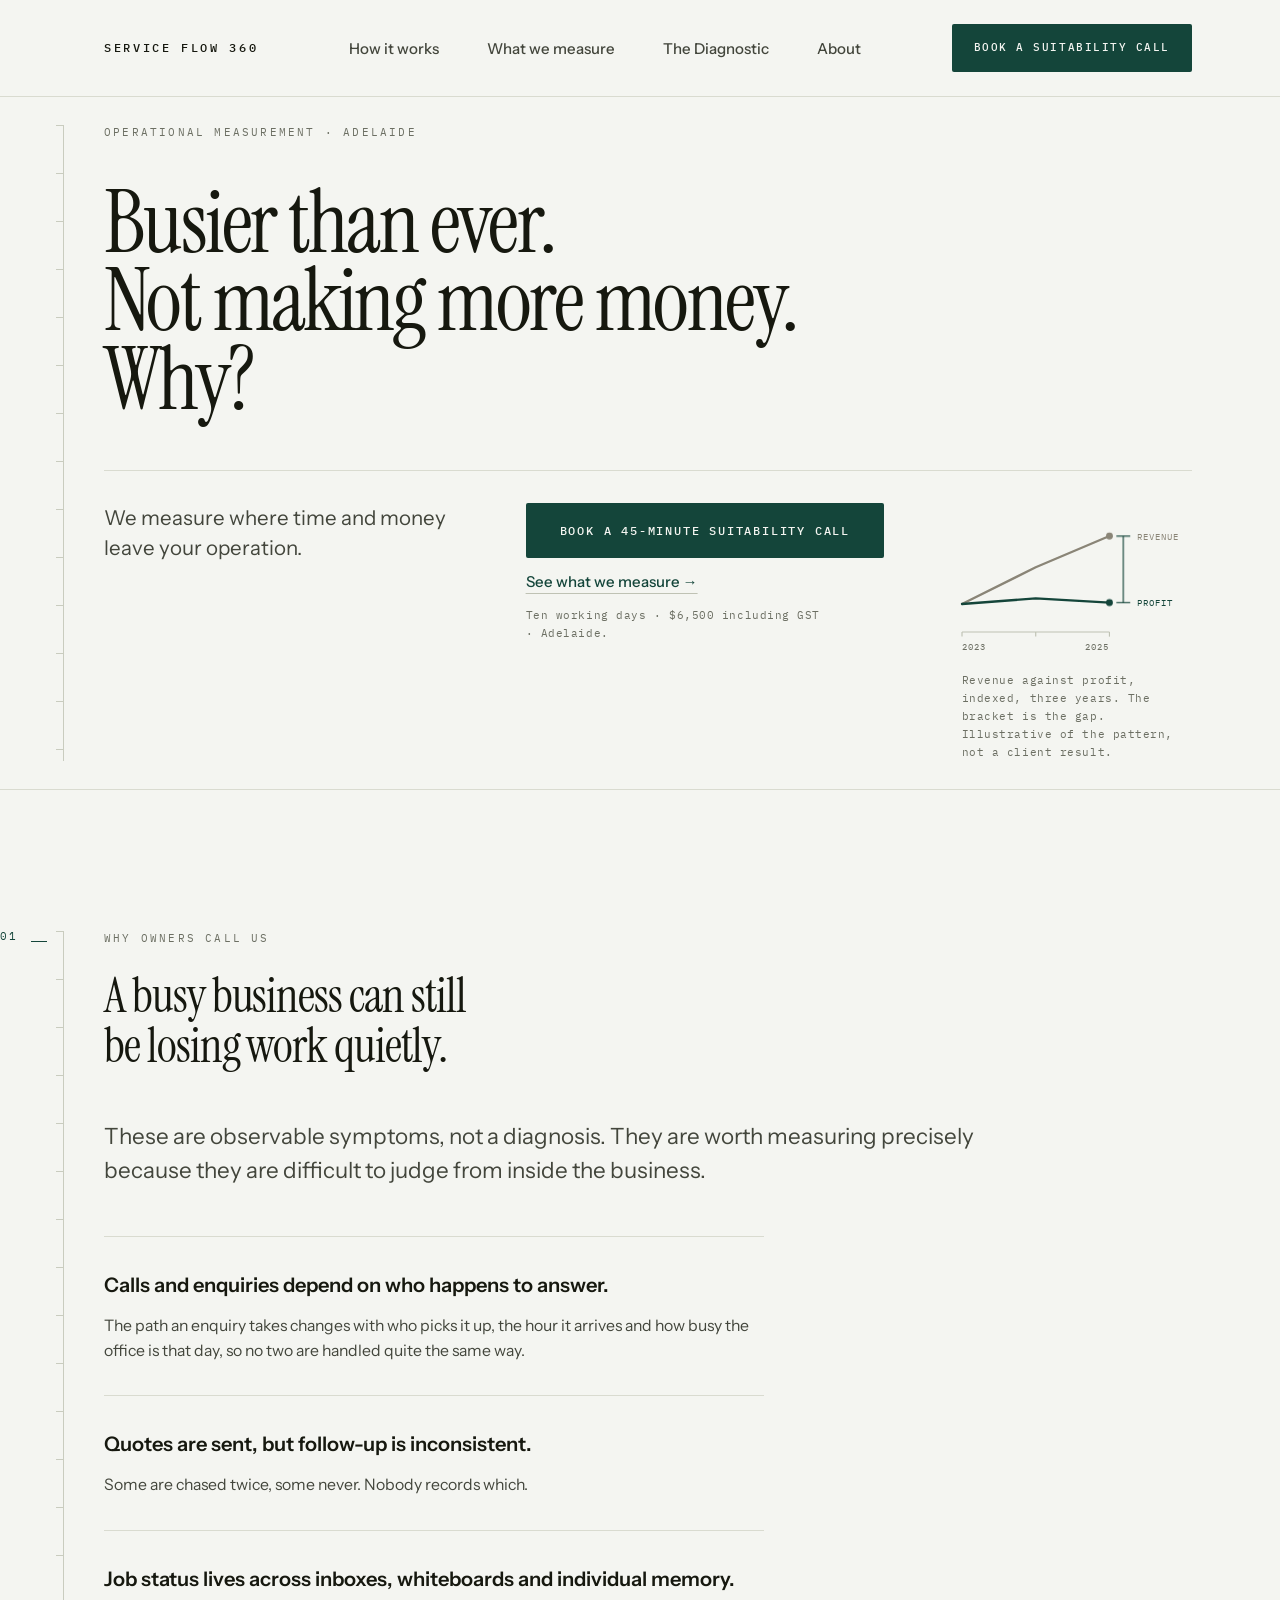
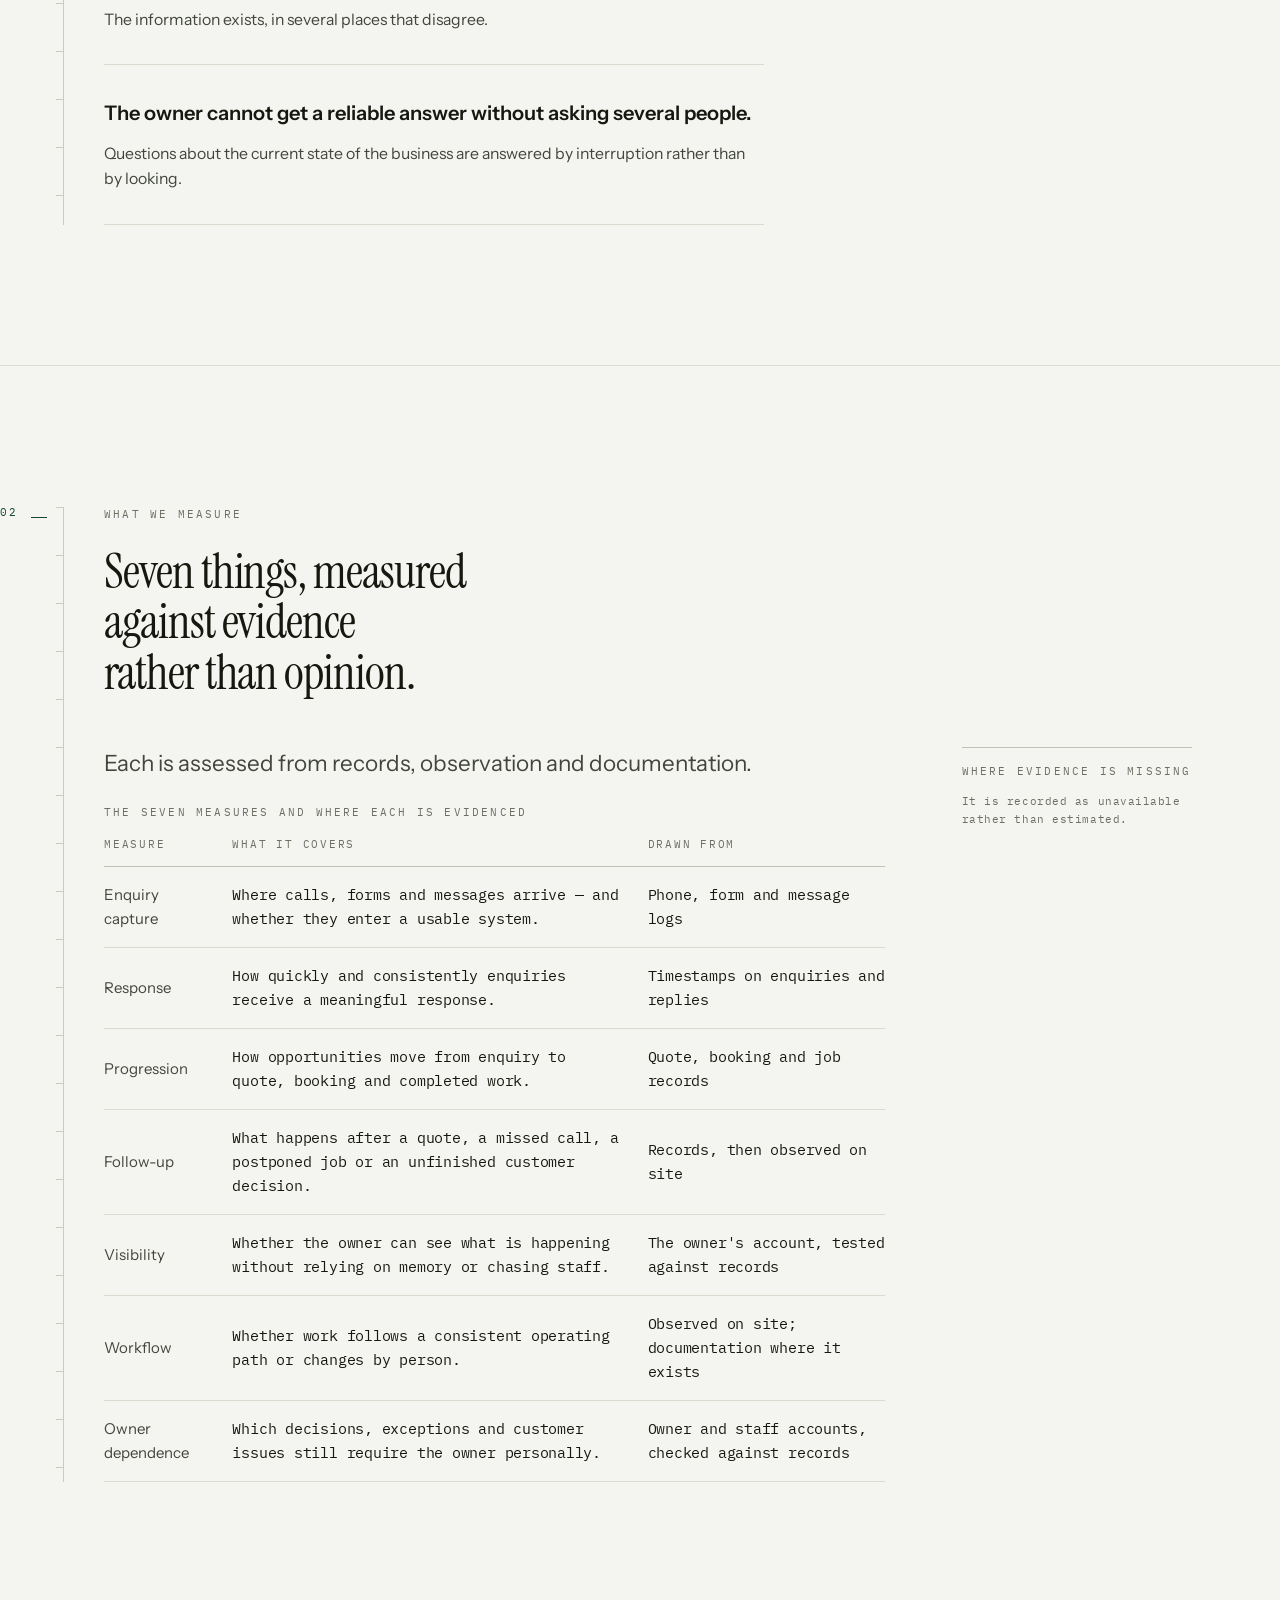
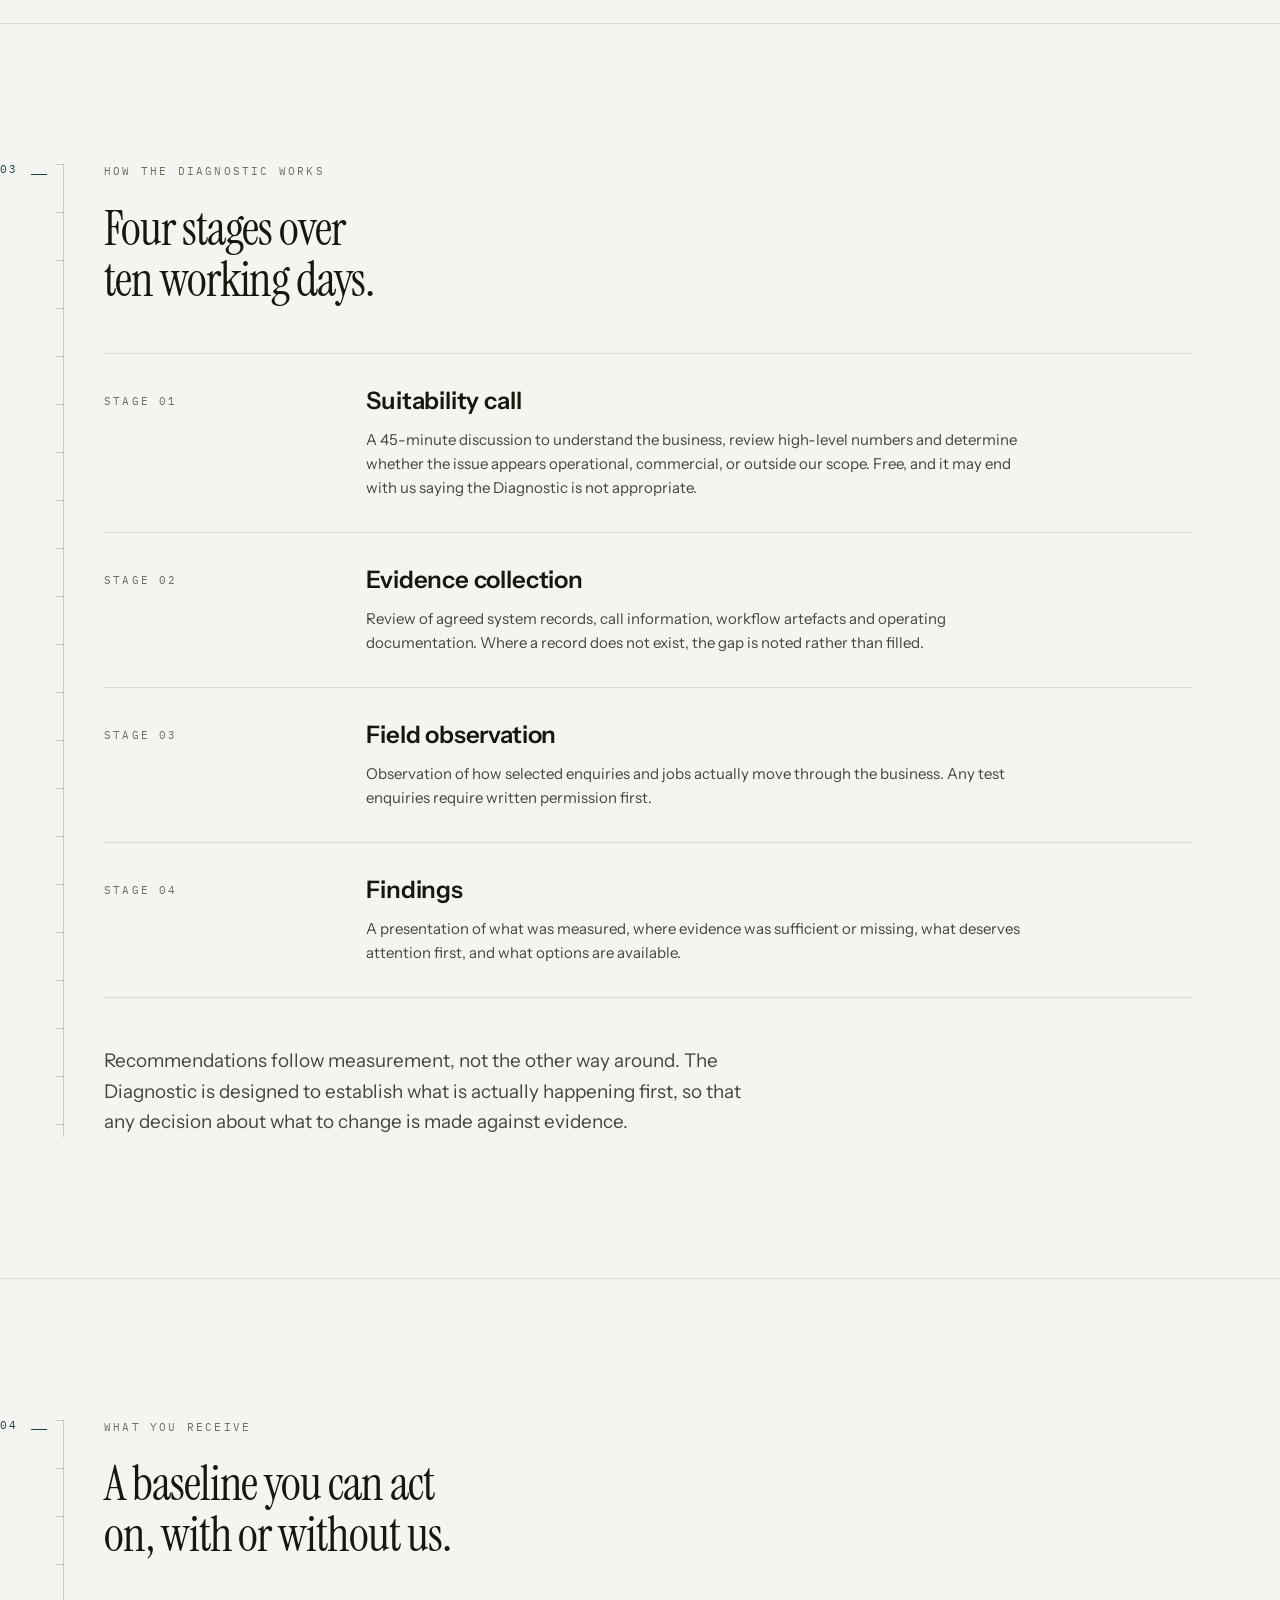
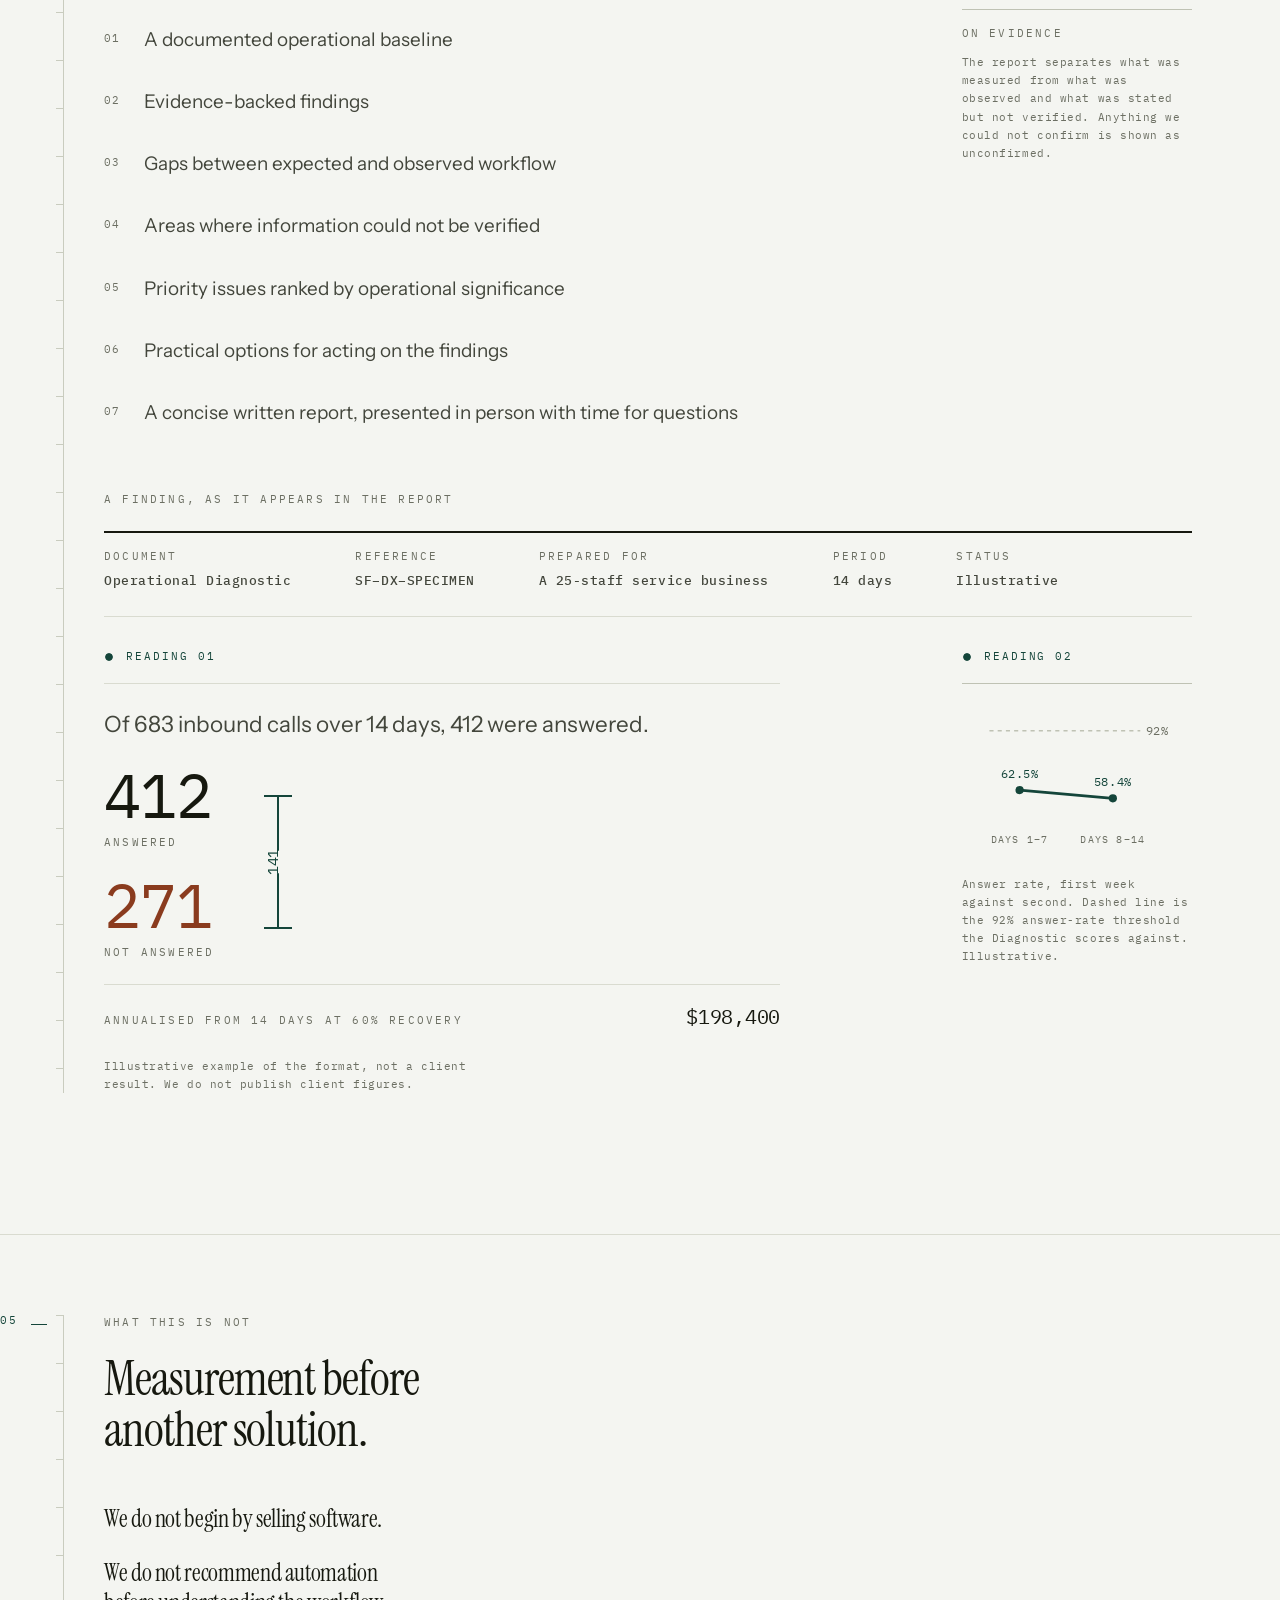
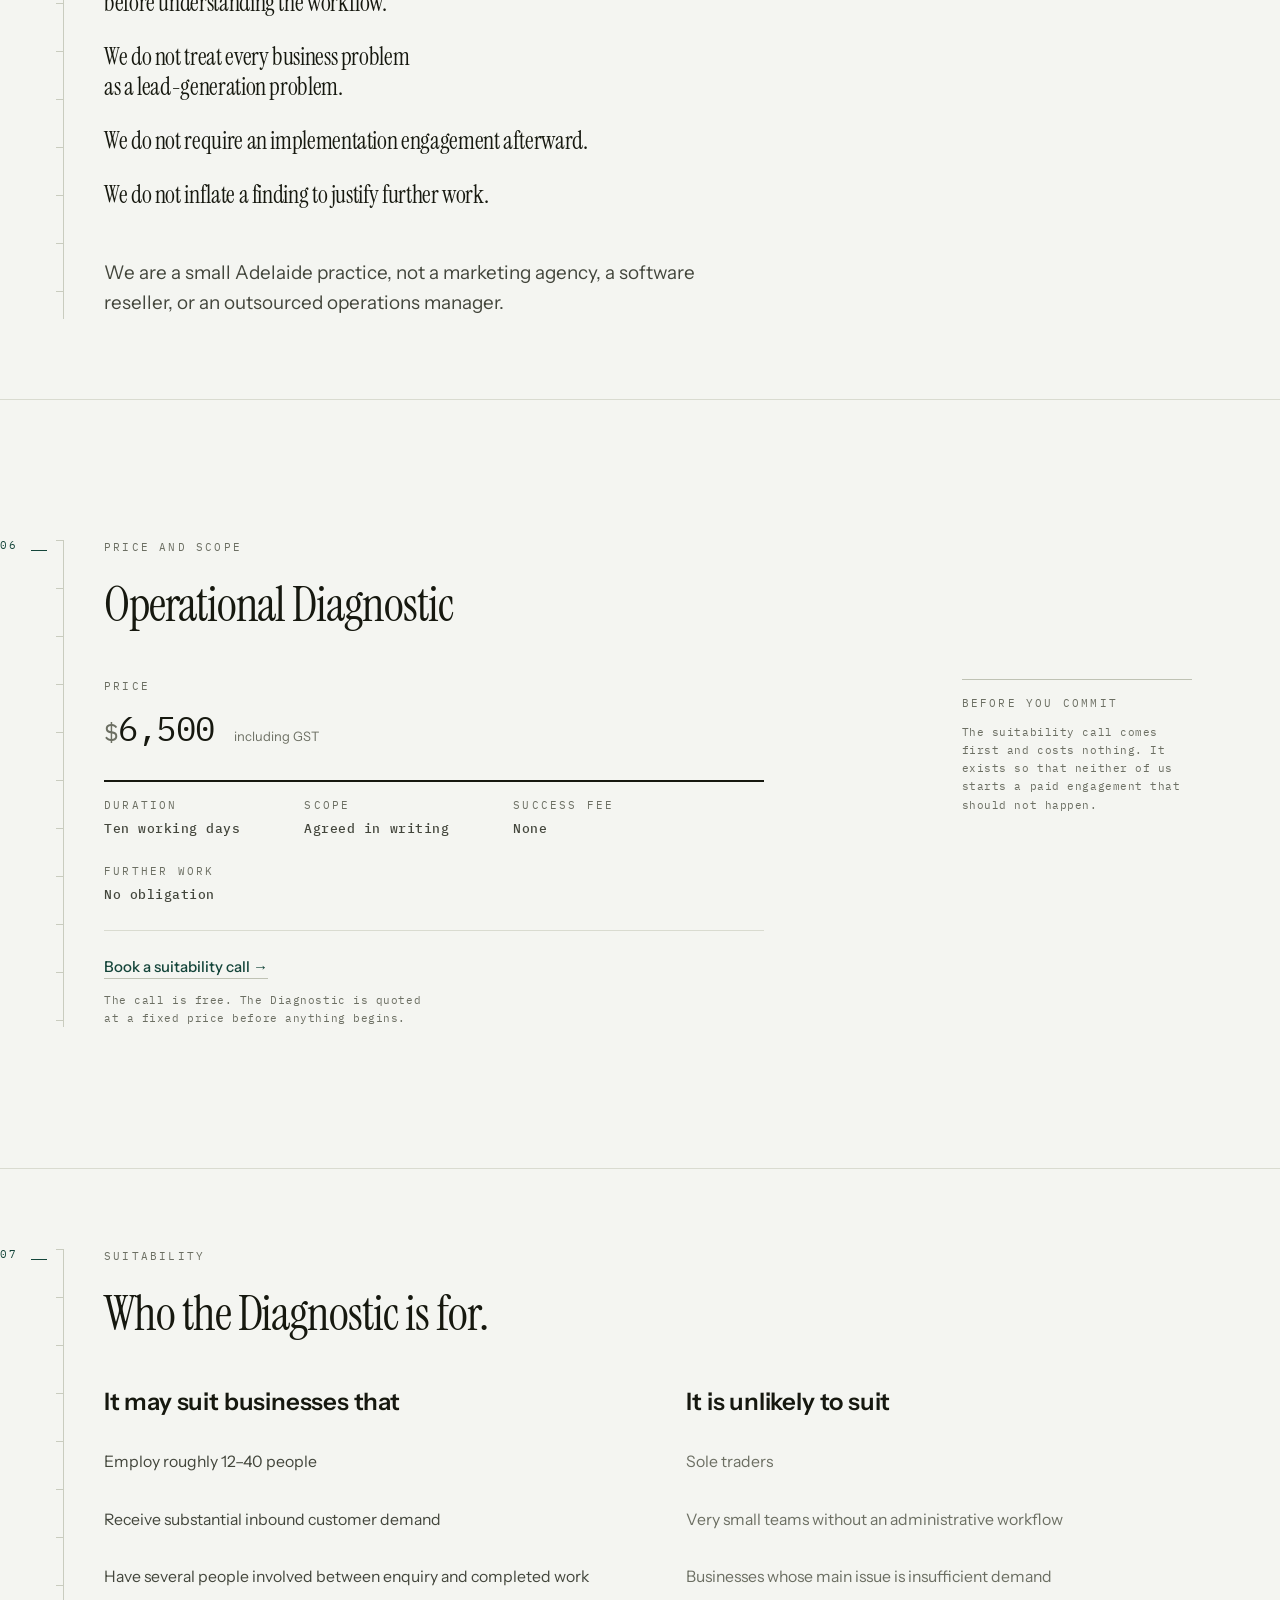
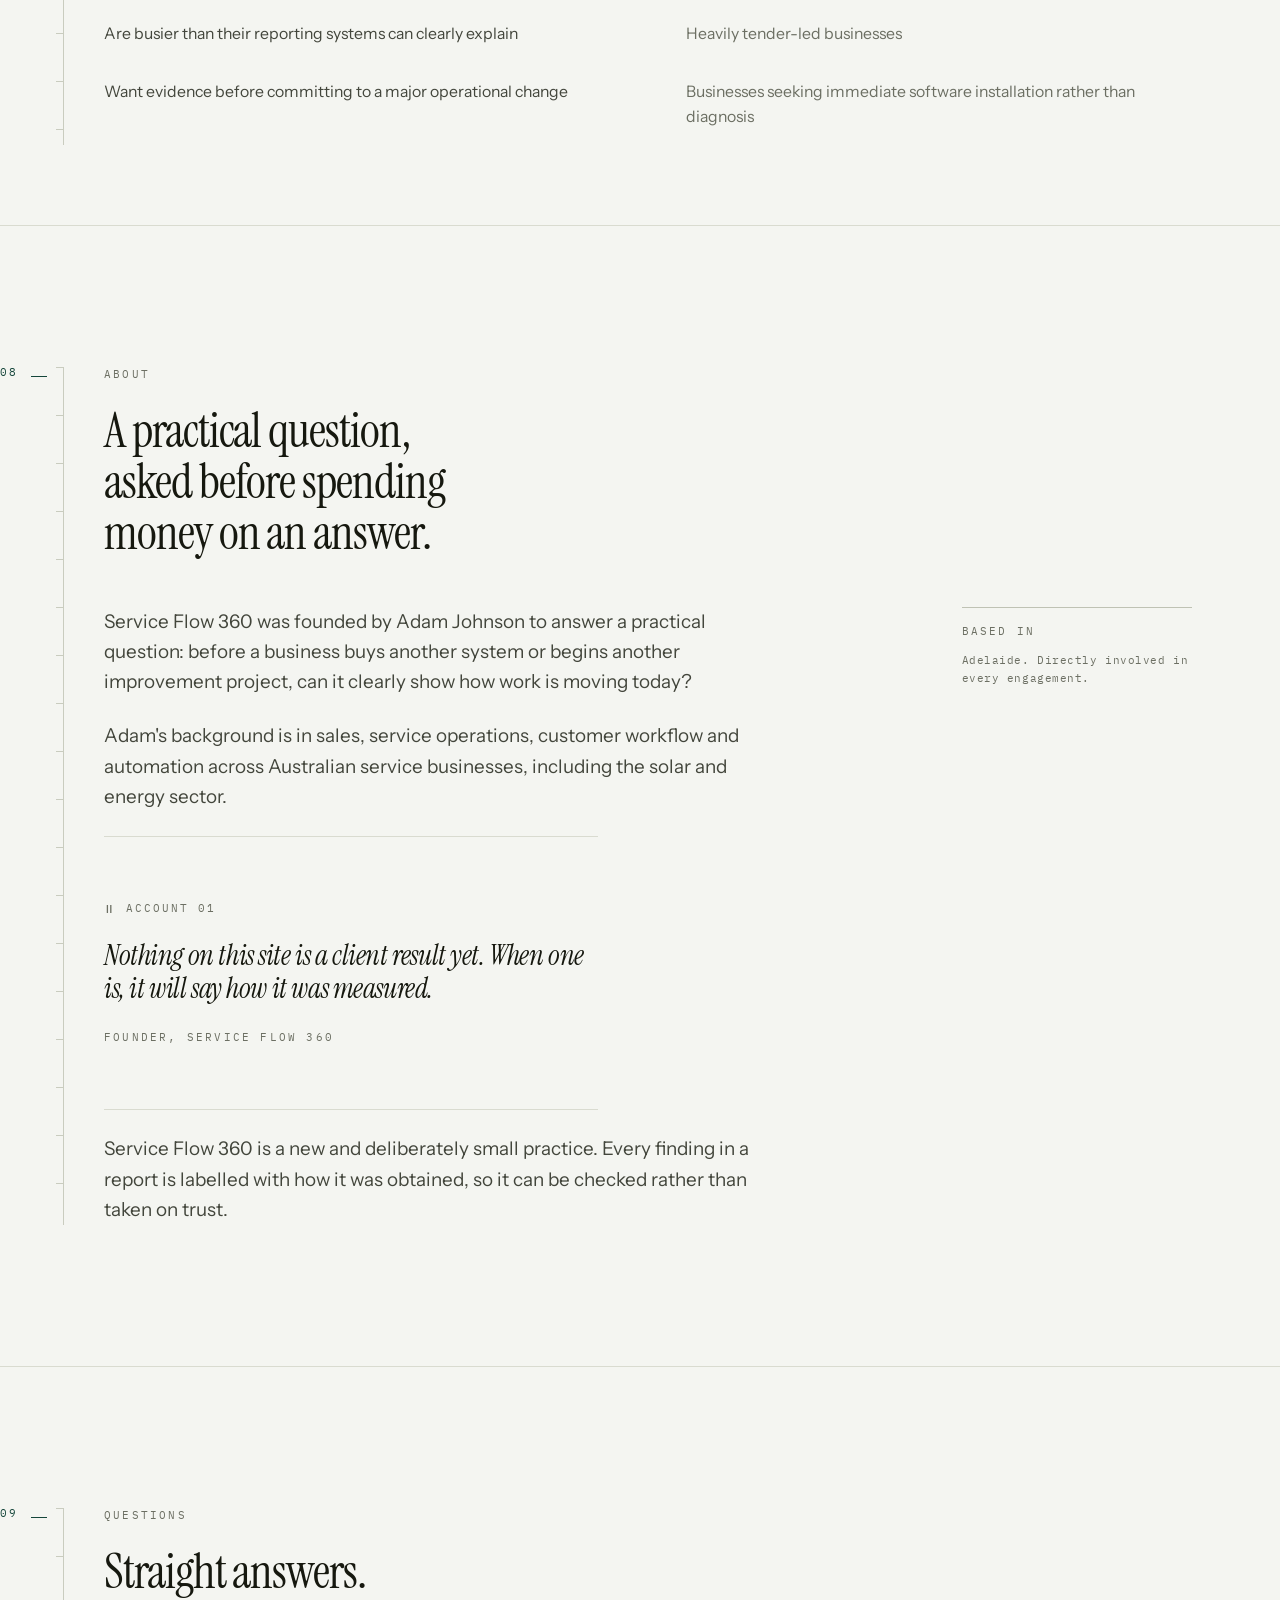
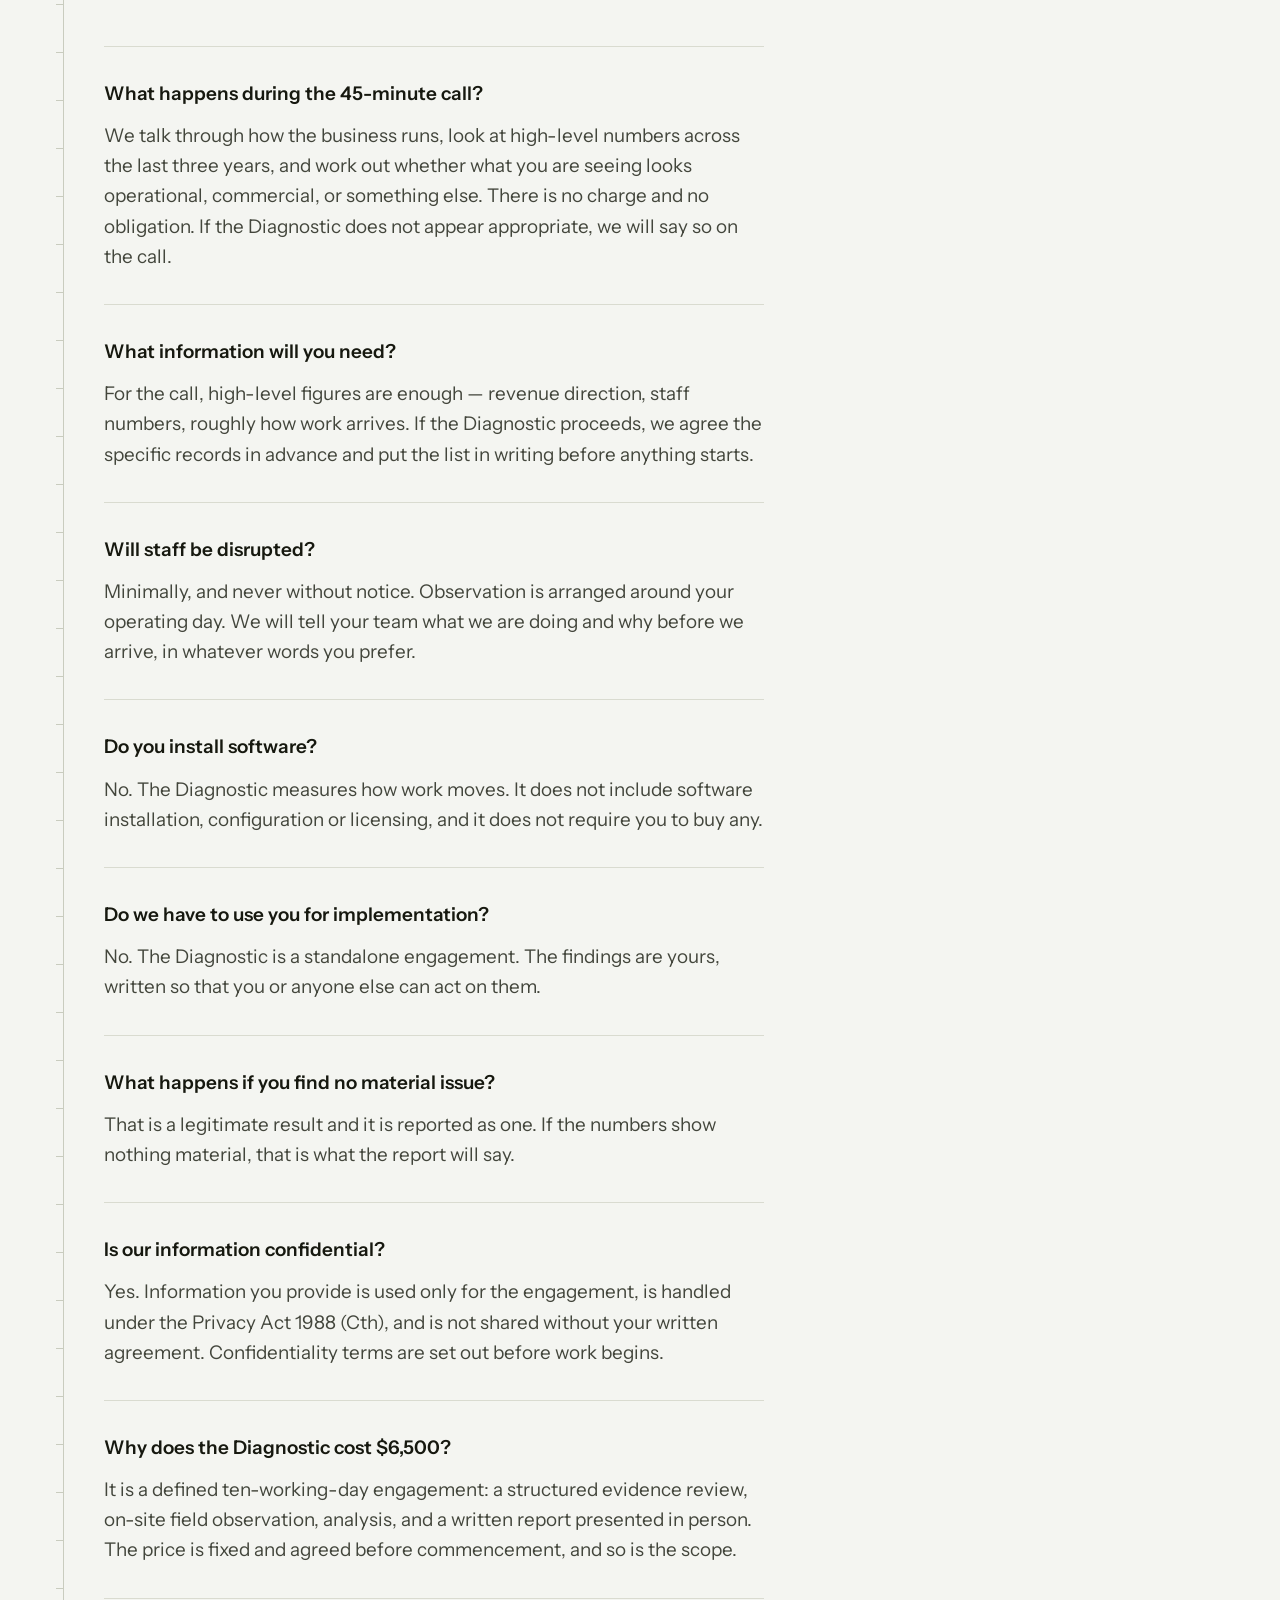
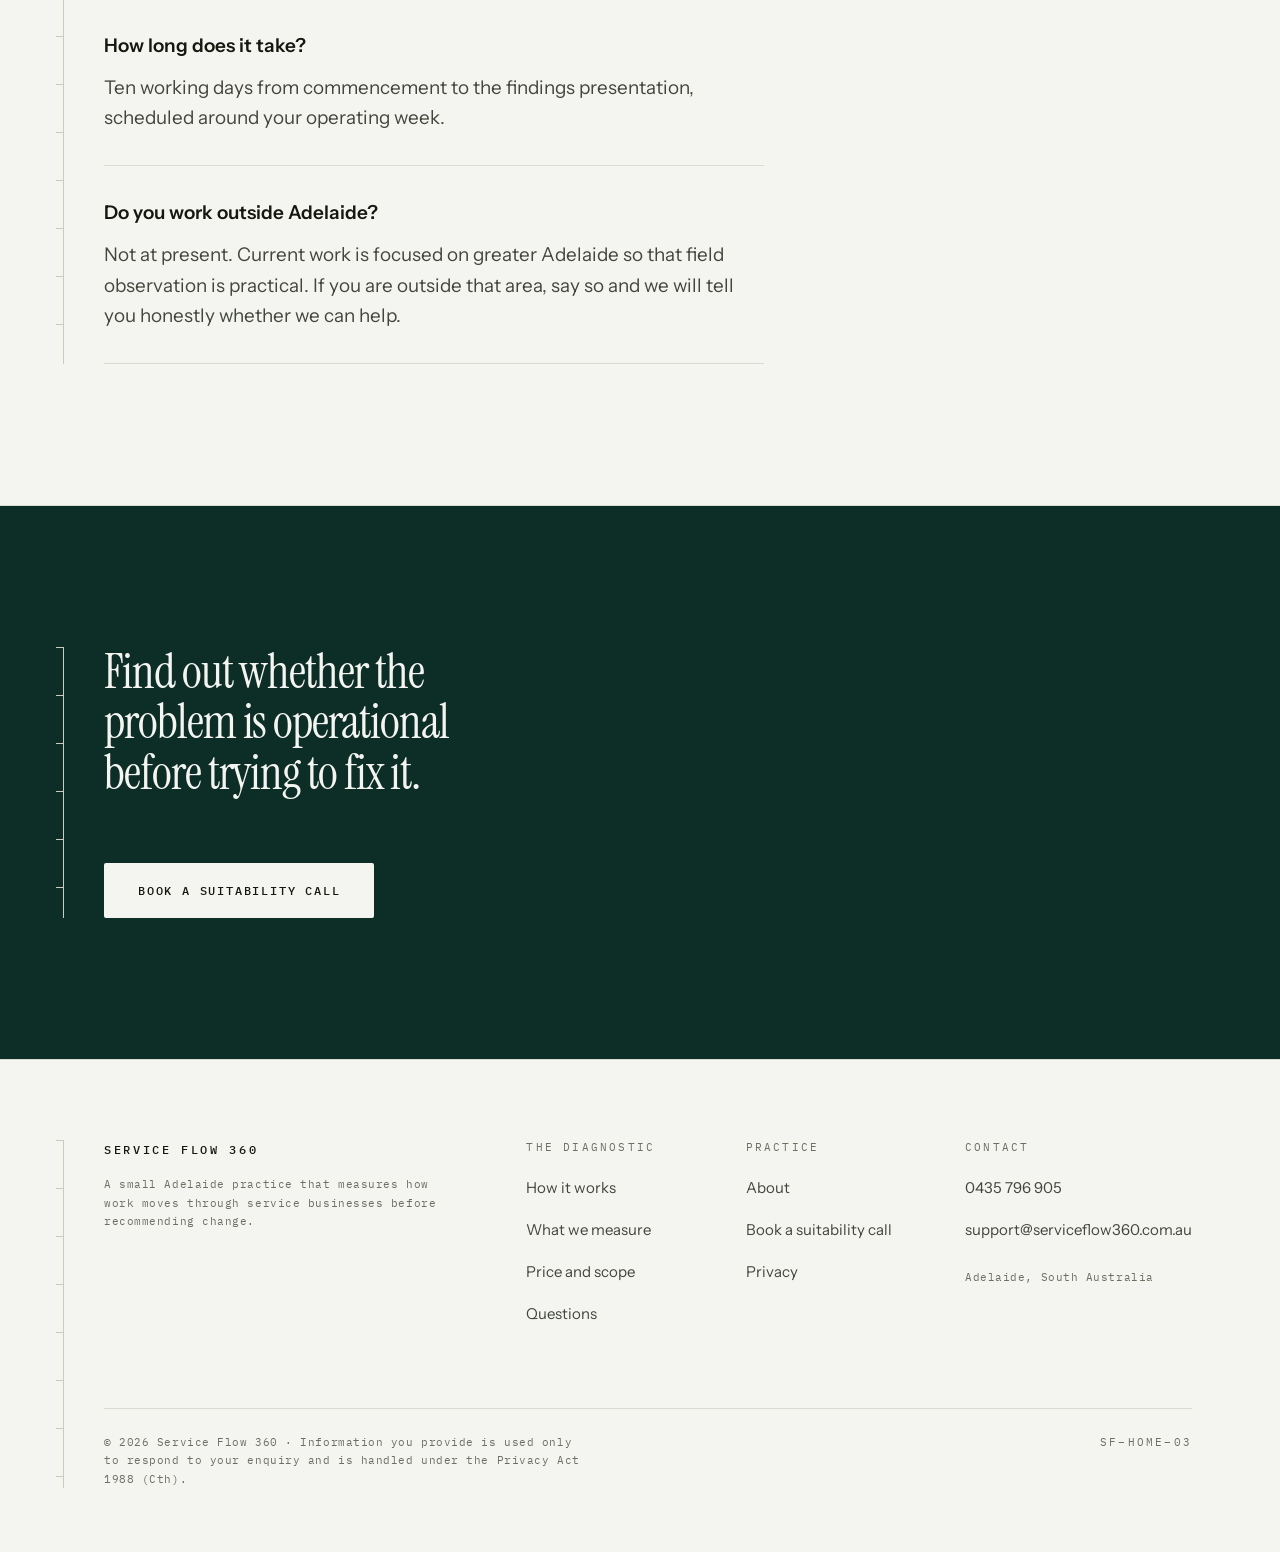
==== index.html @ 123757c8 "Publish serviceflow360 build 5cd15f9 (static dist, GitHub Pages user site) Built from ethads/service" ====
<!DOCTYPE html><html lang="en-AU" data-astro-cid-hkbrpulz><head><meta charset="utf-8"><meta name="viewport" content="width=device-width, initial-scale=1"><title>Service Flow 360 — Operational Diagnostic for Adelaide service businesses</title><meta name="description" content="A ten-working-day Operational Diagnostic that measures how enquiries, quotes and jobs move through your business. $6,500 including GST. Adelaide."><link rel="canonical" href="https://serviceflow360.com.au/"><meta property="og:type" content="website"><meta property="og:title" content="Service Flow 360 — Operational Diagnostic for Adelaide service businesses"><meta property="og:description" content="A ten-working-day Operational Diagnostic that measures how enquiries, quotes and jobs move through your business. $6,500 including GST. Adelaide."><meta property="og:url" content="https://serviceflow360.com.au/"><meta property="og:locale" content="en_AU"><!-- No og:image. The only card asset on the server advertises the previous
       positioning (websites / AI front desk) and would misrepresent the offer
       in every shared link. Text-only preview until a card is made. --><meta name="twitter:card" content="summary"><meta name="theme-color" content="#F4F5F1" media="(prefers-color-scheme: light)"><meta name="theme-color" content="#14160F" media="(prefers-color-scheme: dark)"><link rel="icon" href="/favicon.svg" type="image/svg+xml"><!-- The H1 is the LCP element and it is set in the serif. Preload both faces. --><link rel="preload" href="/fonts/instrument-serif-400.woff2" as="font" type="font/woff2" crossorigin><link rel="preload" href="/fonts/instrument-serif-400-italic.woff2" as="font" type="font/woff2" crossorigin><script type="application/ld+json">{"@context":"https://schema.org","@type":"ProfessionalService","name":"Service Flow 360","description":"Operational measurement for Adelaide service businesses. We measure where time and money leave your operation before recommending anything.","url":"https://serviceflow360.com.au","areaServed":"Adelaide, South Australia","address":{"@type":"PostalAddress","addressLocality":"Adelaide","addressRegion":"SA","addressCountry":"AU"}}</script><link rel="stylesheet" href="/_astro/Section.BHcWdUez.css"><style>.grid[data-astro-cid-6ftvmqcp]{grid-template-columns:minmax(0, 1fr) var(--field);gap:var(--gap);align-items:var(--al);display:grid}.grid[data-astro-cid-6ftvmqcp].solo{grid-template-columns:minmax(0,1fr)}.main[data-astro-cid-6ftvmqcp],.field[data-astro-cid-6ftvmqcp]{min-width:0}@media (width<=860px){.grid[data-astro-cid-6ftvmqcp]{gap:var(--s9);grid-template-columns:1fr}.field[data-astro-cid-6ftvmqcp]{max-width:236px}}
</style><link rel="stylesheet" href="/_astro/index.MRPeAllL.css"></head><body data-astro-cid-hkbrpulz><a class="skip-link" href="#main" data-astro-cid-hkbrpulz>Skip to content</a><header class="nav" data-astro-cid-wpvy4v7s><div class="wrap nav-in" data-astro-cid-wpvy4v7s><a class="brand" href="/" data-astro-cid-wpvy4v7s>Service&nbsp;Flow&nbsp;360</a><nav aria-label="Primary" data-astro-cid-wpvy4v7s><ul role="list" data-astro-cid-wpvy4v7s><li data-astro-cid-wpvy4v7s><a href="#how" data-astro-cid-wpvy4v7s>How it works</a></li><li data-astro-cid-wpvy4v7s><a href="#measure" data-astro-cid-wpvy4v7s>What we measure</a></li><li data-astro-cid-wpvy4v7s><a href="#diagnostic" data-astro-cid-wpvy4v7s>The Diagnostic</a></li><li data-astro-cid-wpvy4v7s><a href="#about" data-astro-cid-wpvy4v7s>About</a></li></ul></nav><a class="cta" href="/contact" data-astro-cid-wpvy4v7s>Book a suitability call</a></div></header><main id="main" class="main fh" data-astro-cid-hkbrpulz><div class="hero" data-astro-cid-ge2uvauf><div class="wrap" data-astro-cid-ge2uvauf><div class="rule" aria-hidden="true" data-astro-cid-cn7sczra></div><p class="label" data-astro-cid-ge2uvauf>Operational measurement · Adelaide</p><h1 data-astro-cid-ge2uvauf>Busier than ever. <br data-astro-cid-lcdefpme>Not making more money. <br data-astro-cid-lcdefpme>Why?</h1><div class="under" data-astro-cid-ge2uvauf><div class="act" data-astro-cid-ge2uvauf><p class="deck" data-astro-cid-ge2uvauf>We measure where time and money leave your operation.</p><div class="act" data-astro-cid-amjew3wo><a class="btn" href="/contact" data-astro-cid-amjew3wo>Book a 45-minute suitability call</a><a class="alt" href="#measure" data-astro-cid-amjew3wo>See what we measure &rarr;</a><p class="micro" data-astro-cid-amjew3wo>Ten working days · $6,500 including GST · Adelaide.</p></div></div><div class="field" data-astro-cid-ge2uvauf><figure class="hfig" data-astro-cid-lcdefpme><svg class="chart" viewBox="0 0 200 132" role="img" aria-labelledby="hfT hfD" data-astro-cid-lcdefpme><title id="hfT">Revenue against profit, indexed, three years</title><desc id="hfD" data-astro-cid-lcdefpme>Revenue rises from an index of 100 in 2023 to 148 in 2025while profit moves from 100 to 101. A bracket marks the gap between the two lines. Illustrative figures.</desc><line x1="0" y1="112" x2="128" y2="112" stroke="var(--rule-2)" stroke-width="1" data-astro-cid-lcdefpme></line><line x1="0" y1="112" x2="0" y2="116" stroke="var(--rule-2)" stroke-width="1" data-astro-cid-lcdefpme></line><line x1="64" y1="112" x2="64" y2="116" stroke="var(--rule-2)" stroke-width="1" data-astro-cid-lcdefpme></line><line x1="128" y1="112" x2="128" y2="116" stroke="var(--rule-2)" stroke-width="1" data-astro-cid-lcdefpme></line><path class="draw" pathLength="1" d="M0,87.7 L64,55.8 L128,28.7" fill="none" stroke="var(--sand)" stroke-width="2" stroke-linecap="round" stroke-linejoin="round" data-astro-cid-lcdefpme></path><path class="draw" pathLength="1" d="M0,87.7 L64,82.8 L128,86.5" fill="none" stroke="var(--pine)" stroke-width="2" stroke-linecap="round" stroke-linejoin="round" data-astro-cid-lcdefpme></path><circle class="after" cx="128" cy="28.742857142857133" r="3" fill="var(--sand)" data-astro-cid-lcdefpme></circle><circle class="after" cx="128" cy="86.48571428571428" r="3" fill="var(--pine)" data-astro-cid-lcdefpme></circle><g class="after" stroke="var(--pine)" stroke-width="1" fill="none" data-astro-cid-lcdefpme><line x1="140" y1="28.742857142857133" x2="140" y2="86.48571428571428" data-astro-cid-lcdefpme></line><line x1="134" y1="28.742857142857133" x2="146" y2="28.742857142857133" data-astro-cid-lcdefpme></line><line x1="134" y1="86.48571428571428" x2="146" y2="86.48571428571428" data-astro-cid-lcdefpme></line></g><text class="ct cx after" x="152" y="31.742857142857133" fill="var(--sand)" data-astro-cid-lcdefpme>REVENUE</text><text class="ct cx after" x="152" y="89.48571428571428" fill="var(--pine)" data-astro-cid-lcdefpme>PROFIT</text><text class="ct cx" x="0" y="128" fill="var(--ink-3)" data-astro-cid-lcdefpme>2023</text><text class="ct cx" x="128" y="128" text-anchor="end" fill="var(--ink-3)" data-astro-cid-lcdefpme>2025</text></svg><div class="sr-only" data-astro-cid-lcdefpme><table data-astro-cid-lcdefpme><caption data-astro-cid-lcdefpme>Revenue and profit indexed to 2023, illustrative</caption><thead data-astro-cid-lcdefpme><tr data-astro-cid-lcdefpme><th scope="col" data-astro-cid-lcdefpme>Year</th><th scope="col" data-astro-cid-lcdefpme>Revenue</th><th scope="col" data-astro-cid-lcdefpme>Profit</th></tr></thead><tbody data-astro-cid-lcdefpme><tr data-astro-cid-lcdefpme><th scope="row" data-astro-cid-lcdefpme>2023</th><td data-astro-cid-lcdefpme>100</td><td data-astro-cid-lcdefpme>100</td></tr><tr data-astro-cid-lcdefpme><th scope="row" data-astro-cid-lcdefpme>2024</th><td data-astro-cid-lcdefpme>126</td><td data-astro-cid-lcdefpme>104</td></tr><tr data-astro-cid-lcdefpme><th scope="row" data-astro-cid-lcdefpme>2025</th><td data-astro-cid-lcdefpme>148</td><td data-astro-cid-lcdefpme>101</td></tr></tbody></table></div><figcaption class="micro" data-astro-cid-lcdefpme>Revenue against profit, indexed, three years. The bracket is the gap. Illustrative of the pattern, not a client result.</figcaption></figure></div></div></div></div><section class="sec div" data-astro-cid-w6ymvdtg><div class="wrap" data-astro-cid-w6ymvdtg><div class="rule" aria-hidden="true" data-astro-cid-cn7sczra></div><div class="mark" aria-hidden="true" data-astro-cid-w6ymvdtg><i data-astro-cid-w6ymvdtg></i><span data-astro-cid-w6ymvdtg>01</span></div><div class="inner" data-astro-cid-w6ymvdtg><header class="head" data-astro-cid-w6ymvdtg><p class="label" data-astro-cid-w6ymvdtg>Why owners call us</p><h2 data-astro-cid-w6ymvdtg>A busy business can still be losing work quietly.</h2></header><p class="text lead" data-astro-cid-lcdefpme>These are observable symptoms, not a diagnosis. They are worth measuring precisely because they are difficult to judge from inside the business.</p><div class="rows" data-astro-cid-lcdefpme><div class="row" data-astro-cid-lcdefpme><p class="row-h" data-astro-cid-lcdefpme>Calls and enquiries depend on who happens to answer.</p><p class="row-p" data-astro-cid-lcdefpme>The path an enquiry takes changes with who picks it up, the hour it arrives and how busy the office is that day, so no two are handled quite the same way.</p></div><div class="row" data-astro-cid-lcdefpme><p class="row-h" data-astro-cid-lcdefpme>Quotes are sent, but follow-up is inconsistent.</p><p class="row-p" data-astro-cid-lcdefpme>Some are chased twice, some never. Nobody records which.</p></div><div class="row" data-astro-cid-lcdefpme><p class="row-h" data-astro-cid-lcdefpme>Job status lives across inboxes, whiteboards and individual memory.</p><p class="row-p" data-astro-cid-lcdefpme>The information exists, in several places that disagree.</p></div><div class="row" data-astro-cid-lcdefpme><p class="row-h" data-astro-cid-lcdefpme>The owner cannot get a reliable answer without asking several people.</p><p class="row-p" data-astro-cid-lcdefpme>Questions about the current state of the business are answered by interruption rather than by looking.</p></div></div></div></div></section><section class="sec div" id="measure" data-astro-cid-w6ymvdtg><div class="wrap" data-astro-cid-w6ymvdtg><div class="rule" aria-hidden="true" data-astro-cid-cn7sczra></div><div class="mark" aria-hidden="true" data-astro-cid-w6ymvdtg><i data-astro-cid-w6ymvdtg></i><span data-astro-cid-w6ymvdtg>02</span></div><div class="inner" data-astro-cid-w6ymvdtg><header class="head" data-astro-cid-w6ymvdtg><p class="label" data-astro-cid-w6ymvdtg>What we measure</p><h2 data-astro-cid-w6ymvdtg>Seven things, measured against evidence rather than opinion.</h2></header><div class="grid" style="--al:start" data-astro-cid-6ftvmqcp><div class="main" data-astro-cid-6ftvmqcp><div class="stack" data-astro-cid-lcdefpme><p class="lead" data-astro-cid-lcdefpme>Each is assessed from records, observation and documentation.</p><div class="tw measures" data-astro-cid-uwabcyt5><table data-astro-cid-uwabcyt5><caption class="label" data-astro-cid-uwabcyt5>The seven measures and where each is evidenced</caption><thead data-astro-cid-uwabcyt5><tr data-astro-cid-uwabcyt5><th scope="col" data-astro-cid-uwabcyt5>Measure</th><th scope="col" data-astro-cid-uwabcyt5>What it covers</th><th scope="col" data-astro-cid-uwabcyt5>Drawn from</th></tr></thead><tbody data-astro-cid-uwabcyt5><tr data-astro-cid-uwabcyt5><th scope="row" data-astro-cid-uwabcyt5>Enquiry capture</th><td class="num" data-astro-cid-uwabcyt5>Where calls, forms and messages arrive — and whether they enter a usable system.</td><td class="num" data-astro-cid-uwabcyt5>Phone, form and message logs</td></tr><tr data-astro-cid-uwabcyt5><th scope="row" data-astro-cid-uwabcyt5>Response</th><td class="num" data-astro-cid-uwabcyt5>How quickly and consistently enquiries receive a meaningful response.</td><td class="num" data-astro-cid-uwabcyt5>Timestamps on enquiries and replies</td></tr><tr data-astro-cid-uwabcyt5><th scope="row" data-astro-cid-uwabcyt5>Progression</th><td class="num" data-astro-cid-uwabcyt5>How opportunities move from enquiry to quote, booking and completed work.</td><td class="num" data-astro-cid-uwabcyt5>Quote, booking and job records</td></tr><tr data-astro-cid-uwabcyt5><th scope="row" data-astro-cid-uwabcyt5>Follow-up</th><td class="num" data-astro-cid-uwabcyt5>What happens after a quote, a missed call, a postponed job or an unfinished customer decision.</td><td class="num" data-astro-cid-uwabcyt5>Records, then observed on site</td></tr><tr data-astro-cid-uwabcyt5><th scope="row" data-astro-cid-uwabcyt5>Visibility</th><td class="num" data-astro-cid-uwabcyt5>Whether the owner can see what is happening without relying on memory or chasing staff.</td><td class="num" data-astro-cid-uwabcyt5>The owner&#39;s account, tested against records</td></tr><tr data-astro-cid-uwabcyt5><th scope="row" data-astro-cid-uwabcyt5>Workflow</th><td class="num" data-astro-cid-uwabcyt5>Whether work follows a consistent operating path or changes by person.</td><td class="num" data-astro-cid-uwabcyt5>Observed on site; documentation where it exists</td></tr><tr data-astro-cid-uwabcyt5><th scope="row" data-astro-cid-uwabcyt5>Owner dependence</th><td class="num" data-astro-cid-uwabcyt5>Which decisions, exceptions and customer issues still require the owner personally.</td><td class="num" data-astro-cid-uwabcyt5>Owner and staff accounts, checked against records</td></tr></tbody></table></div></div></div><div class="field" data-astro-cid-6ftvmqcp><div class="note" data-astro-cid-lcdefpme><p class="label" data-astro-cid-lcdefpme>Where evidence is missing</p><p class="micro" data-astro-cid-lcdefpme>It is recorded as unavailable rather than estimated.</p></div></div></div></div></div></section><section class="sec div" id="how" data-astro-cid-w6ymvdtg><div class="wrap" data-astro-cid-w6ymvdtg><div class="rule" aria-hidden="true" data-astro-cid-cn7sczra></div><div class="mark" aria-hidden="true" data-astro-cid-w6ymvdtg><i data-astro-cid-w6ymvdtg></i><span data-astro-cid-w6ymvdtg>03</span></div><div class="inner" data-astro-cid-w6ymvdtg><header class="head" data-astro-cid-w6ymvdtg><p class="label" data-astro-cid-w6ymvdtg>How the Diagnostic works</p><h2 data-astro-cid-w6ymvdtg>Four stages over ten working days.</h2></header><ol class="stages" role="list" data-astro-cid-lcdefpme><li class="stage" data-astro-cid-lcdefpme><p class="stage-n label" data-astro-cid-lcdefpme>Stage 01</p><div class="stage-b" data-astro-cid-lcdefpme><h3 data-astro-cid-lcdefpme>Suitability call</h3><p class="stage-p" data-astro-cid-lcdefpme>A 45-minute discussion to understand the business, review high-level numbers and determine whether the issue appears operational, commercial, or outside our scope. Free, and it may end with us saying the Diagnostic is not appropriate.</p></div></li><li class="stage" data-astro-cid-lcdefpme><p class="stage-n label" data-astro-cid-lcdefpme>Stage 02</p><div class="stage-b" data-astro-cid-lcdefpme><h3 data-astro-cid-lcdefpme>Evidence collection</h3><p class="stage-p" data-astro-cid-lcdefpme>Review of agreed system records, call information, workflow artefacts and operating documentation. Where a record does not exist, the gap is noted rather than filled.</p></div></li><li class="stage" data-astro-cid-lcdefpme><p class="stage-n label" data-astro-cid-lcdefpme>Stage 03</p><div class="stage-b" data-astro-cid-lcdefpme><h3 data-astro-cid-lcdefpme>Field observation</h3><p class="stage-p" data-astro-cid-lcdefpme>Observation of how selected enquiries and jobs actually move through the business. Any test enquiries require written permission first.</p></div></li><li class="stage" data-astro-cid-lcdefpme><p class="stage-n label" data-astro-cid-lcdefpme>Stage 04</p><div class="stage-b" data-astro-cid-lcdefpme><h3 data-astro-cid-lcdefpme>Findings</h3><p class="stage-p" data-astro-cid-lcdefpme>A presentation of what was measured, where evidence was sufficient or missing, what deserves attention first, and what options are available.</p></div></li></ol><p class="text body-2" data-astro-cid-lcdefpme>Recommendations follow measurement, not the other way around. The Diagnostic is designed to establish what is actually happening first, so that any decision about what to change is made against evidence.</p></div></div></section><section class="sec div" data-astro-cid-w6ymvdtg><div class="wrap" data-astro-cid-w6ymvdtg><div class="rule" aria-hidden="true" data-astro-cid-cn7sczra></div><div class="mark" aria-hidden="true" data-astro-cid-w6ymvdtg><i data-astro-cid-w6ymvdtg></i><span data-astro-cid-w6ymvdtg>04</span></div><div class="inner" data-astro-cid-w6ymvdtg><header class="head" data-astro-cid-w6ymvdtg><p class="label" data-astro-cid-w6ymvdtg>What you receive</p><h2 data-astro-cid-w6ymvdtg>A baseline you can act on, with or without us.</h2></header><div class="grid" style="--al:start" data-astro-cid-6ftvmqcp><div class="main" data-astro-cid-6ftvmqcp><ul class="rlist" role="list" data-astro-cid-lcdefpme><li data-astro-cid-lcdefpme><span class="rlist-n num" data-astro-cid-lcdefpme>01</span><span data-astro-cid-lcdefpme>A documented operational baseline</span></li><li data-astro-cid-lcdefpme><span class="rlist-n num" data-astro-cid-lcdefpme>02</span><span data-astro-cid-lcdefpme>Evidence-backed findings</span></li><li data-astro-cid-lcdefpme><span class="rlist-n num" data-astro-cid-lcdefpme>03</span><span data-astro-cid-lcdefpme>Gaps between expected and observed workflow</span></li><li data-astro-cid-lcdefpme><span class="rlist-n num" data-astro-cid-lcdefpme>04</span><span data-astro-cid-lcdefpme>Areas where information could not be verified</span></li><li data-astro-cid-lcdefpme><span class="rlist-n num" data-astro-cid-lcdefpme>05</span><span data-astro-cid-lcdefpme>Priority issues ranked by operational significance</span></li><li data-astro-cid-lcdefpme><span class="rlist-n num" data-astro-cid-lcdefpme>06</span><span data-astro-cid-lcdefpme>Practical options for acting on the findings</span></li><li data-astro-cid-lcdefpme><span class="rlist-n num" data-astro-cid-lcdefpme>07</span><span data-astro-cid-lcdefpme>A concise written report, presented in person with time for questions</span></li></ul></div><div class="field" data-astro-cid-6ftvmqcp><div class="note" data-astro-cid-lcdefpme><p class="label" data-astro-cid-lcdefpme>On evidence</p><p class="micro" data-astro-cid-lcdefpme>The report separates what was measured from what was observed and what was stated but not verified. Anything we could not confirm is shown as unconfirmed.</p></div></div></div><div class="specimen" data-astro-cid-lcdefpme><p class="label" data-astro-cid-lcdefpme>A finding, as it appears in the report</p><dl class="tb r-heavy" data-astro-cid-5kyhikxs><div class="f" data-astro-cid-5kyhikxs><dt class="label" data-astro-cid-5kyhikxs>Document</dt><dd class="v" data-astro-cid-5kyhikxs>Operational Diagnostic</dd></div><div class="f" data-astro-cid-5kyhikxs><dt class="label" data-astro-cid-5kyhikxs>Reference</dt><dd class="v" data-astro-cid-5kyhikxs>SF–DX–SPECIMEN</dd></div><div class="f" data-astro-cid-5kyhikxs><dt class="label" data-astro-cid-5kyhikxs>Prepared for</dt><dd class="v" data-astro-cid-5kyhikxs>A 25-staff service business</dd></div><div class="f" data-astro-cid-5kyhikxs><dt class="label" data-astro-cid-5kyhikxs>Period</dt><dd class="v" data-astro-cid-5kyhikxs>14 days</dd></div><div class="f" data-astro-cid-5kyhikxs><dt class="label" data-astro-cid-5kyhikxs>Status</dt><dd class="v" data-astro-cid-5kyhikxs>Illustrative</dd></div></dl><div class="grid" style="--al:start" data-astro-cid-6ftvmqcp><div class="main" data-astro-cid-6ftvmqcp><div class="rb" data-astro-cid-yewg6myb><div class="hd" data-astro-cid-yewg6myb><p data-astro-cid-vat3t7xl="true" class="ev reading"><svg class="mk" width="14" height="10" viewBox="0 0 14 10" aria-hidden="true" data-astro-cid-vat3t7xl><circle cx="5" cy="5" r="3.4" data-astro-cid-vat3t7xl></circle></svg><span class="nm" data-astro-cid-vat3t7xl>Reading 01</span></p></div><p class="st" data-astro-cid-yewg6myb>Of 683 inbound calls over 14 days, 412 were answered.</p><div class="meas" data-astro-cid-yewg6myb><div class="pair" data-astro-cid-yewg6myb><div class="one" data-astro-cid-yewg6myb><p class="fig num" data-astro-cid-yewg6myb>412</p><p class="label" data-astro-cid-yewg6myb>Answered</p></div><div class="one" data-astro-cid-yewg6myb><p class="fig num clay" data-astro-cid-yewg6myb>271</p><p class="label" data-astro-cid-yewg6myb>Not answered</p></div></div><div class="sp" data-astro-cid-yewg6myb><svg class="span" viewBox="0 0 68 132" width="68" height="132" role="img" aria-label="Difference of 141" data-astro-cid-z4wg6vwh><g stroke="var(--pine)" stroke-width="2" fill="none" data-astro-cid-z4wg6vwh><line x1="2" y1="0" x2="30" y2="0" data-astro-cid-z4wg6vwh></line><line x1="2" y1="132" x2="30" y2="132" data-astro-cid-z4wg6vwh></line><line x1="16" y1="0" x2="16" y2="54.75" data-astro-cid-z4wg6vwh></line><line x1="16" y1="77.25" x2="16" y2="132" data-astro-cid-z4wg6vwh></line></g><text class="v" x="16" y="66" text-anchor="middle" fill="var(--pine)" style="font-size:15px" transform="rotate(-90 16 66)" data-astro-cid-z4wg6vwh>141</text></svg></div></div><div class="der" data-astro-cid-yewg6myb><span class="label" data-astro-cid-yewg6myb>Annualised from 14 days at 60% recovery</span><span class="num dv" data-astro-cid-yewg6myb>$198,400</span></div></div></div><div class="field" data-astro-cid-6ftvmqcp><figure class="mf" data-astro-cid-bjvameon><div class="hd" data-astro-cid-bjvameon><p data-astro-cid-vat3t7xl="true" class="ev reading"><svg class="mk" width="14" height="10" viewBox="0 0 14 10" aria-hidden="true" data-astro-cid-vat3t7xl><circle cx="5" cy="5" r="3.4" data-astro-cid-vat3t7xl></circle></svg><span class="nm" data-astro-cid-vat3t7xl>Reading 02</span></p></div><div class="fg" data-astro-cid-bjvameon><svg class="chart" viewBox="0 0 168 116" role="img" aria-labelledby="arT arD" data-astro-cid-lcdefpme><title id="arT">Call answer rate, first week against second</title><desc id="arD" data-astro-cid-lcdefpme>The answer rate falls from 62.5 percent in the first week to 58.4 percent in the second, remaining far below the 92 percent target in both. Illustrative figures.</desc><line x1="20" y1="22.4" x2="130" y2="22.4" stroke="var(--rule-2)" stroke-width="1" stroke-dasharray="3 3" data-astro-cid-lcdefpme></line><text class="ct" x="134" y="25.4" fill="var(--ink-3)" data-astro-cid-lcdefpme>92%</text><line x1="42" y1="65.66666666666666" x2="110" y2="71.67676767676768" stroke="var(--pine)" stroke-width="2" stroke-linecap="round" data-astro-cid-lcdefpme></line><circle cx="42" cy="65.66666666666666" r="3" fill="var(--pine)" data-astro-cid-lcdefpme></circle><circle cx="110" cy="71.67676767676768" r="3" fill="var(--pine)" data-astro-cid-lcdefpme></circle><text class="ct" x="42" y="56.66666666666666" text-anchor="middle" fill="var(--pine)" data-astro-cid-lcdefpme>62.5%</text><text class="ct" x="110" y="62.67676767676768" text-anchor="middle" fill="var(--pine)" data-astro-cid-lcdefpme>58.4%</text><text class="ct cx" x="42" y="104" text-anchor="middle" fill="var(--ink-3)" data-astro-cid-lcdefpme>DAYS 1–7</text><text class="ct cx" x="110" y="104" text-anchor="middle" fill="var(--ink-3)" data-astro-cid-lcdefpme>DAYS 8–14</text></svg><div class="sr-only" data-astro-cid-lcdefpme><table data-astro-cid-lcdefpme><caption data-astro-cid-lcdefpme>Daily call answer rate, illustrative</caption><thead data-astro-cid-lcdefpme><tr data-astro-cid-lcdefpme><th scope="col" data-astro-cid-lcdefpme>Day</th><th scope="col" data-astro-cid-lcdefpme>Calls</th><th scope="col" data-astro-cid-lcdefpme>Answered</th><th scope="col" data-astro-cid-lcdefpme>Rate</th></tr></thead><tbody data-astro-cid-lcdefpme><tr data-astro-cid-lcdefpme><th scope="row" data-astro-cid-lcdefpme>Day 1</th><td data-astro-cid-lcdefpme>52</td><td data-astro-cid-lcdefpme>34</td><td data-astro-cid-lcdefpme>65.4%</td></tr><tr data-astro-cid-lcdefpme><th scope="row" data-astro-cid-lcdefpme>Day 2</th><td data-astro-cid-lcdefpme>48</td><td data-astro-cid-lcdefpme>31</td><td data-astro-cid-lcdefpme>64.6%</td></tr><tr data-astro-cid-lcdefpme><th scope="row" data-astro-cid-lcdefpme>Day 3</th><td data-astro-cid-lcdefpme>55</td><td data-astro-cid-lcdefpme>36</td><td data-astro-cid-lcdefpme>65.5%</td></tr><tr data-astro-cid-lcdefpme><th scope="row" data-astro-cid-lcdefpme>Day 4</th><td data-astro-cid-lcdefpme>61</td><td data-astro-cid-lcdefpme>33</td><td data-astro-cid-lcdefpme>54.1%</td></tr><tr data-astro-cid-lcdefpme><th scope="row" data-astro-cid-lcdefpme>Day 5</th><td data-astro-cid-lcdefpme>44</td><td data-astro-cid-lcdefpme>29</td><td data-astro-cid-lcdefpme>65.9%</td></tr><tr data-astro-cid-lcdefpme><th scope="row" data-astro-cid-lcdefpme>Day 6</th><td data-astro-cid-lcdefpme>39</td><td data-astro-cid-lcdefpme>26</td><td data-astro-cid-lcdefpme>66.7%</td></tr><tr data-astro-cid-lcdefpme><th scope="row" data-astro-cid-lcdefpme>Day 7</th><td data-astro-cid-lcdefpme>21</td><td data-astro-cid-lcdefpme>11</td><td data-astro-cid-lcdefpme>52.4%</td></tr><tr data-astro-cid-lcdefpme><th scope="row" data-astro-cid-lcdefpme>Day 8</th><td data-astro-cid-lcdefpme>58</td><td data-astro-cid-lcdefpme>38</td><td data-astro-cid-lcdefpme>65.5%</td></tr><tr data-astro-cid-lcdefpme><th scope="row" data-astro-cid-lcdefpme>Day 9</th><td data-astro-cid-lcdefpme>63</td><td data-astro-cid-lcdefpme>34</td><td data-astro-cid-lcdefpme>54.0%</td></tr><tr data-astro-cid-lcdefpme><th scope="row" data-astro-cid-lcdefpme>Day 10</th><td data-astro-cid-lcdefpme>57</td><td data-astro-cid-lcdefpme>35</td><td data-astro-cid-lcdefpme>61.4%</td></tr><tr data-astro-cid-lcdefpme><th scope="row" data-astro-cid-lcdefpme>Day 11</th><td data-astro-cid-lcdefpme>49</td><td data-astro-cid-lcdefpme>30</td><td data-astro-cid-lcdefpme>61.2%</td></tr><tr data-astro-cid-lcdefpme><th scope="row" data-astro-cid-lcdefpme>Day 12</th><td data-astro-cid-lcdefpme>46</td><td data-astro-cid-lcdefpme>28</td><td data-astro-cid-lcdefpme>60.9%</td></tr><tr data-astro-cid-lcdefpme><th scope="row" data-astro-cid-lcdefpme>Day 13</th><td data-astro-cid-lcdefpme>52</td><td data-astro-cid-lcdefpme>32</td><td data-astro-cid-lcdefpme>61.5%</td></tr><tr data-astro-cid-lcdefpme><th scope="row" data-astro-cid-lcdefpme>Day 14</th><td data-astro-cid-lcdefpme>38</td><td data-astro-cid-lcdefpme>15</td><td data-astro-cid-lcdefpme>39.5%</td></tr></tbody><tfoot data-astro-cid-lcdefpme><tr data-astro-cid-lcdefpme><th scope="row" data-astro-cid-lcdefpme>Days 1–7</th><td data-astro-cid-lcdefpme>320</td><td data-astro-cid-lcdefpme>200</td><td data-astro-cid-lcdefpme>62.5%</td></tr><tr data-astro-cid-lcdefpme><th scope="row" data-astro-cid-lcdefpme>Days 8–14</th><td data-astro-cid-lcdefpme>363</td><td data-astro-cid-lcdefpme>212</td><td data-astro-cid-lcdefpme>58.4%</td></tr></tfoot></table></div></div><figcaption class="micro" data-astro-cid-bjvameon>Answer rate, first week against second. Dashed line is the 92% answer-rate threshold the Diagnostic scores against. Illustrative.</figcaption></figure></div></div><p class="micro spec-note" data-astro-cid-lcdefpme>Illustrative example of the format, not a client result. We do not publish client figures.</p></div></div></div></section><section class="sec div compact" data-astro-cid-w6ymvdtg><div class="wrap" data-astro-cid-w6ymvdtg><div class="rule" aria-hidden="true" data-astro-cid-cn7sczra></div><div class="mark" aria-hidden="true" data-astro-cid-w6ymvdtg><i data-astro-cid-w6ymvdtg></i><span data-astro-cid-w6ymvdtg>05</span></div><div class="inner" data-astro-cid-w6ymvdtg><header class="head" data-astro-cid-w6ymvdtg><p class="label" data-astro-cid-w6ymvdtg>What this is not</p><h2 data-astro-cid-w6ymvdtg>Measurement before another solution.</h2></header><div class="narrow stack" data-astro-cid-lcdefpme><p class="refusal" data-astro-cid-lcdefpme>We do not begin by selling software.</p><p class="refusal" data-astro-cid-lcdefpme>We do not recommend automation before understanding the workflow.</p><p class="refusal" data-astro-cid-lcdefpme>We do not treat every business problem as a lead-generation problem.</p><p class="refusal" data-astro-cid-lcdefpme>We do not require an implementation engagement afterward.</p><p class="refusal" data-astro-cid-lcdefpme>We do not inflate a finding to justify further work.</p></div><p class="text body-2" data-astro-cid-lcdefpme>We are a small Adelaide practice, not a marketing agency, a software reseller, or an outsourced operations manager.</p></div></div></section><section class="sec div" id="diagnostic" data-astro-cid-w6ymvdtg><div class="wrap" data-astro-cid-w6ymvdtg><div class="rule" aria-hidden="true" data-astro-cid-cn7sczra></div><div class="mark" aria-hidden="true" data-astro-cid-w6ymvdtg><i data-astro-cid-w6ymvdtg></i><span data-astro-cid-w6ymvdtg>06</span></div><div class="inner" data-astro-cid-w6ymvdtg><header class="head" data-astro-cid-w6ymvdtg><p class="label" data-astro-cid-w6ymvdtg>Price and scope</p><h2 data-astro-cid-w6ymvdtg>Operational Diagnostic</h2></header><div class="grid" style="--al:start" data-astro-cid-6ftvmqcp><div class="main" data-astro-cid-6ftvmqcp><div class="text stack" data-astro-cid-lcdefpme><div class="price-block" data-astro-cid-lcdefpme><p class="label" data-astro-cid-lcdefpme>Price</p><p class="num price" data-astro-cid-lcdefpme><span class="unit" data-astro-cid-lcdefpme>$</span>6,500 <span class="inc" data-astro-cid-lcdefpme>including GST</span></p></div><dl class="tb r-heavy" data-astro-cid-5kyhikxs><div class="f" data-astro-cid-5kyhikxs><dt class="label" data-astro-cid-5kyhikxs>Duration</dt><dd class="v" data-astro-cid-5kyhikxs>Ten working days</dd></div><div class="f" data-astro-cid-5kyhikxs><dt class="label" data-astro-cid-5kyhikxs>Scope</dt><dd class="v" data-astro-cid-5kyhikxs>Agreed in writing</dd></div><div class="f" data-astro-cid-5kyhikxs><dt class="label" data-astro-cid-5kyhikxs>Success fee</dt><dd class="v" data-astro-cid-5kyhikxs>None</dd></div><div class="f" data-astro-cid-5kyhikxs><dt class="label" data-astro-cid-5kyhikxs>Further work</dt><dd class="v" data-astro-cid-5kyhikxs>No obligation</dd></div></dl><div class="act" data-astro-cid-amjew3wo><a class="alt" href="/contact" data-astro-cid-amjew3wo>Book a suitability call &rarr;</a><p class="micro" data-astro-cid-amjew3wo>The call is free. The Diagnostic is quoted at a fixed price before anything begins.</p></div></div></div><div class="field" data-astro-cid-6ftvmqcp><div class="note" data-astro-cid-lcdefpme><p class="label" data-astro-cid-lcdefpme>Before you commit</p><p class="micro" data-astro-cid-lcdefpme>The suitability call comes first and costs nothing. It exists so that neither of us starts a paid engagement that should not happen.</p></div></div></div></div></div></section><section class="sec div compact" data-astro-cid-w6ymvdtg><div class="wrap" data-astro-cid-w6ymvdtg><div class="rule" aria-hidden="true" data-astro-cid-cn7sczra></div><div class="mark" aria-hidden="true" data-astro-cid-w6ymvdtg><i data-astro-cid-w6ymvdtg></i><span data-astro-cid-w6ymvdtg>07</span></div><div class="inner" data-astro-cid-w6ymvdtg><header class="head" data-astro-cid-w6ymvdtg><p class="label" data-astro-cid-w6ymvdtg>Suitability</p><h2 data-astro-cid-w6ymvdtg>Who the Diagnostic is for.</h2></header><div class="two" data-astro-cid-lcdefpme><div class="col" data-astro-cid-lcdefpme><h3 class="colh" data-astro-cid-lcdefpme>It may suit businesses that</h3><ul class="ticks" role="list" data-astro-cid-lcdefpme><li data-astro-cid-lcdefpme>Employ roughly 12–40 people</li><li data-astro-cid-lcdefpme>Receive substantial inbound customer demand</li><li data-astro-cid-lcdefpme>Have several people involved between enquiry and completed work</li><li data-astro-cid-lcdefpme>Are busier than their reporting systems can clearly explain</li><li data-astro-cid-lcdefpme>Want evidence before committing to a major operational change</li></ul></div><div class="col" data-astro-cid-lcdefpme><h3 class="colh" data-astro-cid-lcdefpme>It is unlikely to suit</h3><ul class="ticks off" role="list" data-astro-cid-lcdefpme><li data-astro-cid-lcdefpme>Sole traders</li><li data-astro-cid-lcdefpme>Very small teams without an administrative workflow</li><li data-astro-cid-lcdefpme>Businesses whose main issue is insufficient demand</li><li data-astro-cid-lcdefpme>Heavily tender-led businesses</li><li data-astro-cid-lcdefpme>Businesses seeking immediate software installation rather than diagnosis</li></ul></div></div></div></div></section><section class="sec div" id="about" data-astro-cid-w6ymvdtg><div class="wrap" data-astro-cid-w6ymvdtg><div class="rule" aria-hidden="true" data-astro-cid-cn7sczra></div><div class="mark" aria-hidden="true" data-astro-cid-w6ymvdtg><i data-astro-cid-w6ymvdtg></i><span data-astro-cid-w6ymvdtg>08</span></div><div class="inner" data-astro-cid-w6ymvdtg><header class="head" data-astro-cid-w6ymvdtg><p class="label" data-astro-cid-w6ymvdtg>About</p><h2 data-astro-cid-w6ymvdtg>A practical question, asked before spending money on an answer.</h2></header><div class="grid" style="--al:start" data-astro-cid-6ftvmqcp><div class="main" data-astro-cid-6ftvmqcp><div class="text stack" data-astro-cid-lcdefpme><p class="body-2" data-astro-cid-lcdefpme>Service Flow 360 was founded by Adam Johnson to answer a practical question: before a business buys another system or begins another improvement project, can it clearly show how work is moving today?</p><p class="body-2" data-astro-cid-lcdefpme>Adam's background is in sales, service operations, customer workflow and automation across Australian service businesses, including the solar and energy sector.</p><figure class="pq" data-astro-cid-tvs3llmy><p data-astro-cid-vat3t7xl="true" class="ev account"><svg class="mk" width="14" height="10" viewBox="0 0 14 10" aria-hidden="true" data-astro-cid-vat3t7xl><g stroke-width="1.3" data-astro-cid-vat3t7xl><line x1="3.4" y1="1" x2="3.4" y2="9" data-astro-cid-vat3t7xl></line><line x1="6.8" y1="1" x2="6.8" y2="9" data-astro-cid-vat3t7xl></line></g></svg><span class="nm" data-astro-cid-vat3t7xl>Account 01</span></p><blockquote data-astro-cid-tvs3llmy><p data-astro-cid-tvs3llmy>Nothing on this site is a client result yet. When one is, it will say how it was measured.</p></blockquote><figcaption class="label" data-astro-cid-tvs3llmy>Founder, Service Flow 360</figcaption></figure><p class="body-2" data-astro-cid-lcdefpme>Service Flow 360 is a new and deliberately small practice. Every finding in a report is labelled with how it was obtained, so it can be checked rather than taken on trust.</p></div></div><div class="field" data-astro-cid-6ftvmqcp><div class="note" data-astro-cid-lcdefpme><p class="label" data-astro-cid-lcdefpme>Based in</p><p class="micro" data-astro-cid-lcdefpme>Adelaide. Directly involved in every engagement.</p></div></div></div></div></div></section><section class="sec div" id="faq" data-astro-cid-w6ymvdtg><div class="wrap" data-astro-cid-w6ymvdtg><div class="rule" aria-hidden="true" data-astro-cid-cn7sczra></div><div class="mark" aria-hidden="true" data-astro-cid-w6ymvdtg><i data-astro-cid-w6ymvdtg></i><span data-astro-cid-w6ymvdtg>09</span></div><div class="inner" data-astro-cid-w6ymvdtg><header class="head" data-astro-cid-w6ymvdtg><p class="label" data-astro-cid-w6ymvdtg>Questions</p><h2 data-astro-cid-w6ymvdtg>Straight answers.</h2></header><dl class="faq" data-astro-cid-lcdefpme><div class="qa" data-astro-cid-lcdefpme><dt data-astro-cid-lcdefpme>What happens during the 45-minute call?</dt><dd class="body-2" data-astro-cid-lcdefpme>We talk through how the business runs, look at high-level numbers across the last three years, and work out whether what you are seeing looks operational, commercial, or something else. There is no charge and no obligation. If the Diagnostic does not appear appropriate, we will say so on the call.</dd></div><div class="qa" data-astro-cid-lcdefpme><dt data-astro-cid-lcdefpme>What information will you need?</dt><dd class="body-2" data-astro-cid-lcdefpme>For the call, high-level figures are enough — revenue direction, staff numbers, roughly how work arrives. If the Diagnostic proceeds, we agree the specific records in advance and put the list in writing before anything starts.</dd></div><div class="qa" data-astro-cid-lcdefpme><dt data-astro-cid-lcdefpme>Will staff be disrupted?</dt><dd class="body-2" data-astro-cid-lcdefpme>Minimally, and never without notice. Observation is arranged around your operating day. We will tell your team what we are doing and why before we arrive, in whatever words you prefer.</dd></div><div class="qa" data-astro-cid-lcdefpme><dt data-astro-cid-lcdefpme>Do you install software?</dt><dd class="body-2" data-astro-cid-lcdefpme>No. The Diagnostic measures how work moves. It does not include software installation, configuration or licensing, and it does not require you to buy any.</dd></div><div class="qa" data-astro-cid-lcdefpme><dt data-astro-cid-lcdefpme>Do we have to use you for implementation?</dt><dd class="body-2" data-astro-cid-lcdefpme>No. The Diagnostic is a standalone engagement. The findings are yours, written so that you or anyone else can act on them.</dd></div><div class="qa" data-astro-cid-lcdefpme><dt data-astro-cid-lcdefpme>What happens if you find no material issue?</dt><dd class="body-2" data-astro-cid-lcdefpme>That is a legitimate result and it is reported as one. If the numbers show nothing material, that is what the report will say.</dd></div><div class="qa" data-astro-cid-lcdefpme><dt data-astro-cid-lcdefpme>Is our information confidential?</dt><dd class="body-2" data-astro-cid-lcdefpme>Yes. Information you provide is used only for the engagement, is handled under the Privacy Act 1988 (Cth), and is not shared without your written agreement. Confidentiality terms are set out before work begins.</dd></div><div class="qa" data-astro-cid-lcdefpme><dt data-astro-cid-lcdefpme>Why does the Diagnostic cost $6,500?</dt><dd class="body-2" data-astro-cid-lcdefpme>It is a defined ten-working-day engagement: a structured evidence review, on-site field observation, analysis, and a written report presented in person. The price is fixed and agreed before commencement, and so is the scope.</dd></div><div class="qa" data-astro-cid-lcdefpme><dt data-astro-cid-lcdefpme>How long does it take?</dt><dd class="body-2" data-astro-cid-lcdefpme>Ten working days from commencement to the findings presentation, scheduled around your operating week.</dd></div><div class="qa" data-astro-cid-lcdefpme><dt data-astro-cid-lcdefpme>Do you work outside Adelaide?</dt><dd class="body-2" data-astro-cid-lcdefpme>Not at present. Current work is focused on greater Adelaide so that field observation is practical. If you are outside that area, say so and we will tell you honestly whether we can help.</dd></div></dl></div></div></section><section class="sec div panel" data-astro-cid-w6ymvdtg><div class="wrap" data-astro-cid-w6ymvdtg><div class="rule" aria-hidden="true" data-astro-cid-cn7sczra></div><div class="inner" data-astro-cid-w6ymvdtg><div class="close panel" data-astro-cid-amjew3wo><h2 data-astro-cid-amjew3wo>Find out whether the problem is operational before trying to fix it.</h2><div class="act" data-astro-cid-amjew3wo><a class="btn" href="/contact" data-astro-cid-amjew3wo>Book a suitability call</a></div></div></div></div></section></main><footer class="ft" data-astro-cid-jo6i4kqk><div class="wrap" data-astro-cid-jo6i4kqk><div class="rule" aria-hidden="true" data-astro-cid-cn7sczra></div><div class="grid" data-astro-cid-jo6i4kqk><div class="about" data-astro-cid-jo6i4kqk><p class="brand" data-astro-cid-jo6i4kqk>Service Flow 360</p><p class="micro" data-astro-cid-jo6i4kqk>A small Adelaide practice that measures how work moves through service businesses before recommending change.</p></div><nav class="grps" aria-label="Footer" data-astro-cid-jo6i4kqk><div class="grp" data-astro-cid-jo6i4kqk><h2 class="label" data-astro-cid-jo6i4kqk>The Diagnostic</h2><ul role="list" data-astro-cid-jo6i4kqk><li data-astro-cid-jo6i4kqk><a href="#how" data-astro-cid-jo6i4kqk>How it works</a></li><li data-astro-cid-jo6i4kqk><a href="#measure" data-astro-cid-jo6i4kqk>What we measure</a></li><li data-astro-cid-jo6i4kqk><a href="#diagnostic" data-astro-cid-jo6i4kqk>Price and scope</a></li><li data-astro-cid-jo6i4kqk><a href="#faq" data-astro-cid-jo6i4kqk>Questions</a></li></ul></div><div class="grp" data-astro-cid-jo6i4kqk><h2 class="label" data-astro-cid-jo6i4kqk>Practice</h2><ul role="list" data-astro-cid-jo6i4kqk><li data-astro-cid-jo6i4kqk><a href="#about" data-astro-cid-jo6i4kqk>About</a></li><li data-astro-cid-jo6i4kqk><a href="/contact" data-astro-cid-jo6i4kqk>Book a suitability call</a></li><li data-astro-cid-jo6i4kqk><a href="/privacy" data-astro-cid-jo6i4kqk>Privacy</a></li></ul></div><div class="grp" data-astro-cid-jo6i4kqk><h2 class="label" data-astro-cid-jo6i4kqk>Contact</h2><ul role="list" data-astro-cid-jo6i4kqk><li data-astro-cid-jo6i4kqk><a href="tel:+61435796905" data-astro-cid-jo6i4kqk>0435 796 905</a></li><li data-astro-cid-jo6i4kqk><a href="mailto:support@serviceflow360.com.au" data-astro-cid-jo6i4kqk>support@serviceflow360.com.au</a></li></ul><p class="micro loc" data-astro-cid-jo6i4kqk>Adelaide, South Australia</p></div></nav></div><div class="base" data-astro-cid-jo6i4kqk><p class="micro" data-astro-cid-jo6i4kqk>© 2026 Service Flow 360 · Information you provide is used only to respond to your enquiry and is handled under the Privacy Act 1988 (Cth).</p><p class="label doc" data-astro-cid-jo6i4kqk>SF–HOME–03</p></div></div></footer></body></html>
---- _astro/Section.BHcWdUez.css ----
:root{--paper:#f4f5f1;--paper-2:#e9eae3;--paper-3:#dfe1d8;--ink:#16180f;--ink-2:#43463c;--ink-3:#6c6f63;--rule:#d9dbd0;--rule-2:#bfc2b4;--tick:#c9ccbf;--pine:#14453a;--pine-2:#0d2e27;--pine-lift:#2e7d63;--clay:#8a3b1e;--sand:#8a8577;--serif:"Instrument Serif", Baskerville, "Hoefler Text", Georgia, serif;--sans:"Instrument Sans", -apple-system, BlinkMacSystemFont, "Helvetica Neue", Arial, sans-serif;--mono:"IBM Plex Mono", ui-monospace, "SF Mono", Menlo, Consolas, monospace;--t-display:min(clamp(3rem, 1rem + 7.9vw, 9.4rem), 9.7vh);--t-h2:clamp(1.9rem, 1.4rem + 2.1vw, 3rem);--t-h3:clamp(1.2rem, 1.08rem + .6vw, 1.5rem);--t-lead:clamp(1.15rem, 1.06rem + .5vw, 1.4rem);--t-body:clamp(1.0625rem, 1.02rem + .2vw, 1.1875rem);--t-small:.9375rem;--t-label:.6875rem;--t-figure:clamp(2.4rem, 1.7rem + 2.9vw, 3.9rem);--s1:4px;--s2:8px;--s3:12px;--s4:16px;--s5:24px;--s6:32px;--s7:48px;--s8:64px;--s9:80px;--s10:96px;--s11:128px;--s12:176px;--section-y:clamp(96px, 11vw, 176px);--w-full:1400px;--w-wide:960px;--w-text:660px;--w-narrow:540px;--rail:104px;--pad-r:88px;--field:clamp(176px, 18vw, 236px);--gap:clamp(56px, 6vw, 104px);--tick-pitch:48px;--ease:cubic-bezier(.22,.61,.36,1)}@media (prefers-color-scheme:dark){:root{--paper:#14160f;--paper-2:#1d1f17;--paper-3:#262920;--ink:#e8e9e1;--ink-2:#b3b6aa;--ink-3:#878a7c;--rule:#2e3128;--rule-2:#414539;--tick:#383c31;--pine:#4e9e80;--pine-2:#2e7d63;--pine-lift:#6fbb9c;--clay:#c46a45}}:root[data-theme=dark]{--paper:#14160f;--paper-2:#1d1f17;--paper-3:#262920;--ink:#e8e9e1;--ink-2:#b3b6aa;--ink-3:#878a7c;--rule:#2e3128;--rule-2:#414539;--tick:#383c31;--pine:#4e9e80;--pine-2:#2e7d63;--pine-lift:#6fbb9c;--clay:#c46a45}:root[data-theme=light]{--paper:#f4f5f1;--paper-2:#e9eae3;--paper-3:#dfe1d8;--ink:#16180f;--ink-2:#43463c;--ink-3:#6c6f63;--rule:#d9dbd0;--rule-2:#bfc2b4;--tick:#c9ccbf;--pine:#14453a;--pine-2:#0d2e27;--pine-lift:#2e7d63;--clay:#8a3b1e}@font-face{font-family:Instrument Serif;src:url(/fonts/instrument-serif-400.woff2)format("woff2");font-weight:400;font-style:normal;font-display:swap}@font-face{font-family:Instrument Serif;src:url(/fonts/instrument-serif-400-italic.woff2)format("woff2");font-weight:400;font-style:italic;font-display:swap}@font-face{font-family:Instrument Sans;src:url(/fonts/instrument-sans-var.woff2)format("woff2-variations");font-weight:400 700;font-style:normal;font-display:swap}@font-face{font-family:IBM Plex Mono;src:url(/fonts/ibm-plex-mono-400.woff2)format("woff2");font-weight:400;font-style:normal;font-display:swap}@font-face{font-family:IBM Plex Mono;src:url(/fonts/ibm-plex-mono-500.woff2)format("woff2");font-weight:500;font-style:normal;font-display:swap}*,:before,:after{box-sizing:border-box}html{-webkit-text-size-adjust:100%}body,h1,h2,h3,h4,p,figure,blockquote,dl,dd,ul,ol{margin:0}ul[role=list],ol[role=list]{padding:0;list-style:none}img,svg{max-width:100%;display:block}button,input,select,textarea{font:inherit;color:inherit}body{background:var(--paper);color:var(--ink);font-family:var(--sans);font-size:var(--t-body);-webkit-font-smoothing:antialiased;text-rendering:optimizelegibility;line-height:1.6}h1,h2,h3{font-family:var(--serif);letter-spacing:-.025em;text-wrap:balance;font-weight:400}h1{font-size:var(--t-display);letter-spacing:-.03em;line-height:.9}h2{font-size:var(--t-h2);letter-spacing:-.022em;max-width:18ch;line-height:1.06}h3{font-family:var(--sans);font-size:var(--t-h3);letter-spacing:-.008em;font-weight:600;line-height:1.25}p{text-wrap:pretty}a{color:var(--pine);text-underline-offset:6px;text-decoration:underline 1px;text-decoration-color:var(--rule-2)}a:hover{text-decoration-color:var(--pine)}:focus-visible{outline:3px solid var(--pine);outline-offset:3px}::selection{background:var(--pine);color:var(--paper)}.sr-only{clip-path:inset(50%);white-space:nowrap;border:0;width:1px;height:1px;margin:-1px;padding:0;position:absolute;overflow:hidden}.skip-link{z-index:100;background:var(--pine);color:var(--paper);padding:var(--s3) var(--s5);font-family:var(--mono);font-size:var(--t-label);letter-spacing:.14em;text-transform:uppercase;text-decoration:none;position:absolute;top:0;left:-9999px}.skip-link:focus{left:0}.wrap{max-width:var(--w-full);width:100%;padding:0 var(--pad-r) 0 var(--rail);margin-inline:auto;position:relative}.text{max-width:var(--w-text)}.narrow{max-width:var(--w-narrow)}.num{font-family:var(--mono);font-variant-numeric:tabular-nums;letter-spacing:-.015em}.unit{color:var(--ink-3);font-size:.7em}.label{font-family:var(--mono);font-size:var(--t-label);text-transform:uppercase;letter-spacing:.2em;color:var(--ink-3);font-variant-numeric:tabular-nums;line-height:1.4}.micro{font-family:var(--mono);font-size:var(--t-label);color:var(--ink-3);letter-spacing:.05em;line-height:1.65}.lead{font-size:var(--t-lead);color:var(--ink-2);max-width:58ch;line-height:1.5}.body-2{color:var(--ink-2)}.hr{background:var(--rule);border:0;height:1px}.hr-2{background:var(--rule-2);border:0;height:1px}.stack{gap:var(--s5);flex-direction:column;display:flex}.stack-lg{gap:var(--s7);flex-direction:column;display:flex}@media (prefers-reduced-motion:reduce){*,:before,:after{scroll-behavior:auto!important;transition-duration:.01ms!important;animation-duration:.01ms!important;animation-iteration-count:1!important}}@media (width<=1180px){:root{--rail:56px;--pad-r:40px}}@media (width<=560px){:root{--rail:32px;--pad-r:24px}body{font-size:1.0625rem}}.nav[data-astro-cid-wpvy4v7s]{border-bottom:1px solid var(--rule);background:var(--paper)}.nav-in[data-astro-cid-wpvy4v7s]{justify-content:space-between;align-items:center;gap:var(--s7);padding-top:var(--s5);padding-bottom:var(--s5);display:flex}.brand[data-astro-cid-wpvy4v7s]{font-family:var(--mono);letter-spacing:.22em;text-transform:uppercase;color:var(--ink);white-space:nowrap;font-size:.75rem;font-weight:500;text-decoration:none}.brand[data-astro-cid-wpvy4v7s]:hover{color:var(--pine)}ul[data-astro-cid-wpvy4v7s]{gap:var(--s7);margin:0;padding:0;list-style:none;display:flex}ul[data-astro-cid-wpvy4v7s] a[data-astro-cid-wpvy4v7s]{color:var(--ink-2);font-size:.9375rem;font-weight:500;text-decoration:none}ul[data-astro-cid-wpvy4v7s] a[data-astro-cid-wpvy4v7s]:hover{color:var(--pine)}.cta[data-astro-cid-wpvy4v7s]{box-sizing:border-box;min-height:var(--s7);background:var(--pine);color:var(--paper);font-family:var(--mono);font-size:var(--t-label);letter-spacing:.14em;text-transform:uppercase;white-space:nowrap;transition:background .16s var(--ease);border-radius:2px;flex:none;align-items:center;padding:12px 22px;font-weight:500;text-decoration:none;display:inline-flex}.cta[data-astro-cid-wpvy4v7s]:hover{background:var(--pine-lift)}@media (width<=1080px){.nav-in[data-astro-cid-wpvy4v7s]{gap:var(--s4);padding-bottom:var(--s4);flex-wrap:wrap}nav[data-astro-cid-wpvy4v7s]{border-top:1px solid var(--rule);width:100%;padding-top:var(--s4);order:3}ul[data-astro-cid-wpvy4v7s]{gap:var(--s6);flex-wrap:wrap}ul[data-astro-cid-wpvy4v7s] a[data-astro-cid-wpvy4v7s],.brand[data-astro-cid-wpvy4v7s]{min-height:var(--s7);align-items:center;display:inline-flex}}@media (width<=560px){.brand[data-astro-cid-wpvy4v7s]{letter-spacing:.16em;font-size:.6875rem}.cta[data-astro-cid-wpvy4v7s]{letter-spacing:.12em;padding:14px 16px;font-size:.625rem}ul[data-astro-cid-wpvy4v7s]{gap:var(--s2) var(--s5)}ul[data-astro-cid-wpvy4v7s] a[data-astro-cid-wpvy4v7s]{font-size:.875rem}}.rule[data-astro-cid-cn7sczra]{width:var(--rail);pointer-events:none;position:absolute;top:0;bottom:0;left:0}.rule[data-astro-cid-cn7sczra]:before{content:"";left:calc(var(--rail) - 41px);background:var(--tick);width:1px;position:absolute;top:0;bottom:0}.rule[data-astro-cid-cn7sczra]:after{content:"";left:calc(var(--rail) - 48px);background:repeating-linear-gradient(to bottom, var(--tick) 0 1px, transparent 1px var(--tick-pitch));width:7px;position:absolute;top:0;bottom:0}@media (width<=1180px){.rule[data-astro-cid-cn7sczra]:before{left:31px}.rule[data-astro-cid-cn7sczra]:after{left:24px}}@media (width<=560px){.rule[data-astro-cid-cn7sczra]:before{left:18px}.rule[data-astro-cid-cn7sczra]:after{left:11px}}.ft[data-astro-cid-jo6i4kqk]{border-top:1px solid var(--rule);padding:var(--s9) 0 var(--s8)}.grid[data-astro-cid-jo6i4kqk]{gap:var(--s8);grid-template-columns:1.4fr 2.6fr;display:grid}.about[data-astro-cid-jo6i4kqk]{gap:var(--s4);flex-direction:column;max-width:34ch;display:flex}.brand[data-astro-cid-jo6i4kqk]{font-family:var(--mono);letter-spacing:.22em;text-transform:uppercase;color:var(--ink);font-size:.75rem;font-weight:500}.grps[data-astro-cid-jo6i4kqk]{gap:var(--s7);grid-template-columns:repeat(3,1fr);display:grid}.grp[data-astro-cid-jo6i4kqk]{gap:var(--s4);flex-direction:column;display:flex}.grp[data-astro-cid-jo6i4kqk] h2[data-astro-cid-jo6i4kqk]{font-family:var(--mono);max-width:none}ul[data-astro-cid-jo6i4kqk]{gap:var(--s3);flex-direction:column;margin:0;padding:0;display:flex}ul[data-astro-cid-jo6i4kqk] a[data-astro-cid-jo6i4kqk]{color:var(--ink-2);font-size:var(--t-small);text-decoration:none}ul[data-astro-cid-jo6i4kqk] a[data-astro-cid-jo6i4kqk]:hover{color:var(--pine)}.loc[data-astro-cid-jo6i4kqk]{margin-top:var(--s2)}.base[data-astro-cid-jo6i4kqk]{margin-top:var(--s9);border-top:1px solid var(--rule);padding-top:var(--s5);justify-content:space-between;align-items:baseline;gap:var(--s3) var(--s5);flex-wrap:wrap;display:flex}.base[data-astro-cid-jo6i4kqk] .micro[data-astro-cid-jo6i4kqk]{max-width:74ch}.doc[data-astro-cid-jo6i4kqk]{flex:none}@media (width<=1080px){.grid[data-astro-cid-jo6i4kqk]{gap:var(--s7);grid-template-columns:1fr}ul[data-astro-cid-jo6i4kqk]{gap:var(--s2)}ul[data-astro-cid-jo6i4kqk] a[data-astro-cid-jo6i4kqk]{min-height:var(--s7);align-items:center;display:inline-flex}}@media (width<=560px){.grps[data-astro-cid-jo6i4kqk]{gap:var(--s6);grid-template-columns:1fr}}.main[data-astro-cid-hkbrpulz]{display:block}.main[data-astro-cid-hkbrpulz].fh{flex-direction:column;min-height:calc(100vh - 82px);display:flex}.close[data-astro-cid-amjew3wo]{gap:var(--s6);flex-direction:column;display:flex}.act[data-astro-cid-amjew3wo]{gap:var(--s3);flex-direction:column;align-items:flex-start;display:flex}.btn[data-astro-cid-amjew3wo]{background:var(--pine);color:var(--paper);line-height:inherit;cursor:pointer;font-family:var(--mono);letter-spacing:.15em;text-transform:uppercase;transition:background .16s var(--ease);border:0;border-radius:2px;padding:18px 34px;font-size:.75rem;font-weight:500;text-decoration:none;display:inline-block}.btn[data-astro-cid-amjew3wo]:hover{background:var(--pine-lift)}.alt[data-astro-cid-amjew3wo]{font-size:var(--t-small);font-weight:500}.micro[data-astro-cid-amjew3wo]{max-width:46ch}.panel[data-astro-cid-amjew3wo]{gap:var(--s8)}.panel[data-astro-cid-amjew3wo] h2[data-astro-cid-amjew3wo]{color:var(--paper)}.panel[data-astro-cid-amjew3wo] .btn[data-astro-cid-amjew3wo]{background:var(--paper);color:var(--ink)}.panel[data-astro-cid-amjew3wo] .btn[data-astro-cid-amjew3wo]:hover{background:var(--paper-2)}.panel[data-astro-cid-amjew3wo] .btn[data-astro-cid-amjew3wo]:focus-visible,.panel[data-astro-cid-amjew3wo] .alt[data-astro-cid-amjew3wo]:focus-visible{outline-color:var(--paper)}.panel[data-astro-cid-amjew3wo] .alt[data-astro-cid-amjew3wo]{color:var(--paper)}.hero[data-astro-cid-ge2uvauf]{flex-direction:column;flex:1;justify-content:center;padding:clamp(28px,3vh,72px) 0;display:flex}h1[data-astro-cid-ge2uvauf]{margin-top:clamp(36px,4.8vh,88px)}.datum[data-astro-cid-ge2uvauf]{left:calc(var(--rail) - 56px);background:var(--pine);width:16px;height:1px;position:absolute;top:38%}.datum[data-astro-cid-ge2uvauf] span[data-astro-cid-ge2uvauf]{font-family:var(--mono);font-size:var(--t-label);letter-spacing:.18em;color:var(--pine);font-variant-numeric:tabular-nums;position:absolute;top:-6px;left:-40px}.under[data-astro-cid-ge2uvauf]{border-top:1px solid var(--rule);padding-top:var(--s6);grid-template-columns:minmax(0, 1fr) var(--field);gap:var(--gap);align-items:start;margin-top:clamp(44px,5.6vh,100px);display:grid}.under[data-astro-cid-ge2uvauf].solo{grid-template-columns:minmax(0,1fr)}.act[data-astro-cid-ge2uvauf]{align-items:flex-start;gap:var(--s7) clamp(40px, 4.5vw, 80px);flex-wrap:wrap;display:flex}.deck[data-astro-cid-ge2uvauf]{color:var(--ink-2);max-width:26ch;font-size:clamp(1.0625rem,1rem + .35vw,1.3rem);line-height:1.5}.compact[data-astro-cid-ge2uvauf] h1[data-astro-cid-ge2uvauf]{max-width:16ch}.compact[data-astro-cid-ge2uvauf] .under[data-astro-cid-ge2uvauf]{grid-template-columns:minmax(0,1fr)}@media (width<=1180px){.datum[data-astro-cid-ge2uvauf]{left:16px}.datum[data-astro-cid-ge2uvauf] span[data-astro-cid-ge2uvauf]{display:none}}@media (width<=860px){h1[data-astro-cid-ge2uvauf] br{display:none}h1[data-astro-cid-ge2uvauf]{text-wrap:balance;max-width:13ch;font-size:clamp(2.8rem,1.1rem + 6.4vw,5.4rem)}.under[data-astro-cid-ge2uvauf]{gap:var(--s9);grid-template-columns:1fr}.field[data-astro-cid-ge2uvauf]{max-width:236px}}.sec[data-astro-cid-w6ymvdtg]{padding:var(--section-y) 0;position:relative}.sec[data-astro-cid-w6ymvdtg].div{border-top:1px solid var(--rule)}.sec[data-astro-cid-w6ymvdtg].panel{background:var(--pine-2)}.sec[data-astro-cid-w6ymvdtg].compact{padding:var(--s9) 0}.inner[data-astro-cid-w6ymvdtg]{gap:var(--s7);flex-direction:column;display:flex}.head[data-astro-cid-w6ymvdtg]{gap:var(--s5);flex-direction:column;display:flex}.mark[data-astro-cid-w6ymvdtg]{width:var(--rail);height:1em;position:absolute;top:0;left:0}.mark[data-astro-cid-w6ymvdtg] i[data-astro-cid-w6ymvdtg]{left:calc(var(--rail) - 73px);background:var(--pine);width:16px;height:1px;position:absolute;top:50%}.mark[data-astro-cid-w6ymvdtg] span[data-astro-cid-w6ymvdtg]{line-height:1;font-family:var(--mono);font-size:var(--t-label);letter-spacing:.18em;color:var(--pine);font-variant-numeric:tabular-nums;position:absolute;top:0;left:0}@media (width<=1180px){.mark[data-astro-cid-w6ymvdtg] i[data-astro-cid-w6ymvdtg]{display:none}}@media (width<=560px){.mark[data-astro-cid-w6ymvdtg] span[data-astro-cid-w6ymvdtg]{font-size:.625rem}}
---- _astro/index.MRPeAllL.css ----
.ev[data-astro-cid-vat3t7xl]{align-items:center;gap:var(--s2);font-family:var(--mono);font-size:var(--t-label);text-transform:uppercase;letter-spacing:.18em;font-variant-numeric:tabular-nums;line-height:1.4;display:inline-flex}.mk[data-astro-cid-vat3t7xl]{flex:none}.mt[data-astro-cid-vat3t7xl]{color:var(--ink-3)}.reading[data-astro-cid-vat3t7xl]{color:var(--pine)}.reading[data-astro-cid-vat3t7xl] .mk[data-astro-cid-vat3t7xl]{fill:var(--pine);stroke:var(--pine)}.observation[data-astro-cid-vat3t7xl]{color:var(--ink-2)}.observation[data-astro-cid-vat3t7xl] .mk[data-astro-cid-vat3t7xl]{fill:none;stroke:var(--ink-2)}.account[data-astro-cid-vat3t7xl]{color:var(--ink-3)}.account[data-astro-cid-vat3t7xl] .mk[data-astro-cid-vat3t7xl]{fill:none;stroke:var(--ink-3)}.calculation[data-astro-cid-vat3t7xl]{color:var(--pine);font-style:italic}.calculation[data-astro-cid-vat3t7xl] .mk[data-astro-cid-vat3t7xl]{fill:none;stroke:var(--pine)}.span[data-astro-cid-z4wg6vwh]{flex:none;width:auto;height:auto;overflow:visible}.v[data-astro-cid-z4wg6vwh]{font-family:var(--mono);font-variant-numeric:tabular-nums;letter-spacing:-.015em}.rb[data-astro-cid-yewg6myb]{gap:var(--s5);flex-direction:column;max-width:52ch;display:flex}.hd[data-astro-cid-yewg6myb]{border-bottom:1px solid var(--rule);padding-bottom:var(--s3)}.st[data-astro-cid-yewg6myb]{font-size:var(--t-lead);color:var(--ink-2);line-height:1.45}.meas[data-astro-cid-yewg6myb]{align-items:center;gap:var(--s7);display:flex}.pair[data-astro-cid-yewg6myb]{gap:var(--s5);flex-direction:column;display:flex}.one[data-astro-cid-yewg6myb]{gap:var(--s2);flex-direction:column;display:flex}.fig[data-astro-cid-yewg6myb]{font-size:var(--t-figure);color:var(--ink);line-height:1}.fig[data-astro-cid-yewg6myb].clay{color:var(--clay)}.sp[data-astro-cid-yewg6myb]{flex:none}.der[data-astro-cid-yewg6myb]{justify-content:space-between;align-items:baseline;gap:var(--s5);border-top:1px solid var(--rule);padding-top:var(--s4);display:flex}.dv[data-astro-cid-yewg6myb]{color:var(--ink);font-size:1.25rem}@media (width<=560px){.meas[data-astro-cid-yewg6myb]{gap:var(--s5)}}.mf[data-astro-cid-bjvameon]{gap:var(--s4);flex-direction:column;margin:0;display:flex}.hd[data-astro-cid-bjvameon]{border-bottom:1px solid var(--rule-2);padding-bottom:var(--s3)}.fg[data-astro-cid-bjvameon] svg:not(.span){width:100%;height:auto;overflow:visible}figcaption[data-astro-cid-bjvameon]{max-width:42ch}.tw[data-astro-cid-uwabcyt5]{overflow-x:auto}table[data-astro-cid-uwabcyt5]{border-collapse:collapse;width:100%;font-size:var(--t-small)}caption[data-astro-cid-uwabcyt5]{text-align:left;padding-bottom:var(--s4)}th[data-astro-cid-uwabcyt5],td[data-astro-cid-uwabcyt5]{padding:var(--s4) var(--s5) var(--s4) 0}th[data-astro-cid-uwabcyt5]:last-child,td[data-astro-cid-uwabcyt5]:last-child{padding-right:0}thead[data-astro-cid-uwabcyt5] th[data-astro-cid-uwabcyt5]{font-family:var(--mono);font-size:var(--t-label);text-transform:uppercase;letter-spacing:.16em;color:var(--ink-3);text-align:left;padding-top:0;padding-bottom:var(--s3);border-bottom:1px solid var(--rule-2);font-weight:400}tbody[data-astro-cid-uwabcyt5] th[data-astro-cid-uwabcyt5]{text-align:left;color:var(--ink-2);border-bottom:1px solid var(--rule);font-weight:400}td[data-astro-cid-uwabcyt5]{color:var(--ink);border-bottom:1px solid var(--rule);font-variant-numeric:tabular-nums}.n[data-astro-cid-uwabcyt5]{text-align:right}.clay[data-astro-cid-uwabcyt5]{color:var(--clay)}.pine[data-astro-cid-uwabcyt5]{color:var(--pine)}.tb[data-astro-cid-5kyhikxs]{gap:var(--s5) var(--s8);padding:var(--s4) 0 0;flex-wrap:wrap;margin:0;display:flex}.r-hair[data-astro-cid-5kyhikxs]{border-top:1px solid var(--rule)}.r-heavy[data-astro-cid-5kyhikxs]{border-top:2px solid var(--ink);border-bottom:1px solid var(--rule);padding-bottom:var(--s5)}.r-none[data-astro-cid-5kyhikxs]{border-top:0;padding-top:0}.f[data-astro-cid-5kyhikxs]{flex-direction:column;gap:6px;display:flex}.v[data-astro-cid-5kyhikxs]{font-family:var(--mono);letter-spacing:.04em;color:var(--ink-2);font-variant-numeric:tabular-nums;margin:0;font-size:.8125rem;font-weight:500}.pq[data-astro-cid-tvs3llmy]{gap:var(--s5);border-top:1px solid var(--rule);border-bottom:1px solid var(--rule);padding:var(--s8) 0;flex-direction:column;max-width:38ch;margin:0;display:flex}blockquote[data-astro-cid-tvs3llmy]{margin:0}blockquote[data-astro-cid-tvs3llmy] p[data-astro-cid-tvs3llmy]{font-family:var(--serif);letter-spacing:-.015em;color:var(--ink);font-size:clamp(1.3rem,1.1rem + .8vw,1.75rem);font-style:italic;line-height:1.18}.narrow[data-astro-cid-lcdefpme]{max-width:var(--w-narrow)}.hfig[data-astro-cid-lcdefpme]{gap:var(--s4);flex-direction:column;margin:0;display:flex}.hfig[data-astro-cid-lcdefpme] svg[data-astro-cid-lcdefpme]{width:100%;height:auto;display:block;overflow:visible}.hfig[data-astro-cid-lcdefpme] figcaption[data-astro-cid-lcdefpme]{max-width:42ch}.hfig[data-astro-cid-lcdefpme] .draw[data-astro-cid-lcdefpme]{stroke-dasharray:1;stroke-dashoffset:0;animation:hf-draw .9s var(--ease) both}.hfig[data-astro-cid-lcdefpme] .after[data-astro-cid-lcdefpme]{opacity:1;animation:hf-after .16s var(--ease) .9s both}@keyframes hf-draw{0%{stroke-dashoffset:1px}to{stroke-dashoffset:0}}@keyframes hf-after{0%{opacity:0}to{opacity:1}}@media (prefers-reduced-motion:reduce){.hfig[data-astro-cid-lcdefpme] .draw[data-astro-cid-lcdefpme],.hfig[data-astro-cid-lcdefpme] .after[data-astro-cid-lcdefpme]{animation:none}}.rows[data-astro-cid-lcdefpme]{border-top:1px solid var(--rule);max-width:var(--w-text)}.row[data-astro-cid-lcdefpme]{border-bottom:1px solid var(--rule);padding:var(--s6) 0;gap:var(--s3);flex-direction:column;display:flex}.row-h[data-astro-cid-lcdefpme]{font-size:1.0625em;font-weight:600}.row-p[data-astro-cid-lcdefpme]{color:var(--ink-2);font-size:.9875rem}.stages[data-astro-cid-lcdefpme]{border-top:1px solid var(--rule);margin:0;padding:0;list-style:none}.stage[data-astro-cid-lcdefpme]{grid-template-columns:var(--field) minmax(0, 1fr);gap:var(--s6);padding:var(--s6) 0;border-bottom:1px solid var(--rule);display:grid}.stage-n[data-astro-cid-lcdefpme]{padding-top:var(--s2)}.stage-b[data-astro-cid-lcdefpme]{gap:var(--s3);max-width:var(--w-text);flex-direction:column;display:flex}.stage-p[data-astro-cid-lcdefpme]{font-size:var(--t-small);color:var(--ink-2);line-height:1.6}.rlist[data-astro-cid-lcdefpme]{margin:0;padding:0;list-style:none}.rlist[data-astro-cid-lcdefpme] li[data-astro-cid-lcdefpme]{gap:var(--s5);padding:var(--s4) 0;color:var(--ink-2);display:flex}.rlist-n[data-astro-cid-lcdefpme]{font-size:var(--t-label);color:var(--ink-3);letter-spacing:.1em;flex:none;padding-top:5px}.note[data-astro-cid-lcdefpme]{gap:var(--s3);border-top:1px solid var(--rule-2);padding-top:var(--s4);flex-direction:column;display:flex}.specimen[data-astro-cid-lcdefpme]{gap:var(--s5);flex-direction:column;display:flex}.spec-note[data-astro-cid-lcdefpme]{max-width:52ch}.chart[data-astro-cid-lcdefpme] .ct[data-astro-cid-lcdefpme]{font-family:var(--mono);letter-spacing:.05em;font-variant-numeric:tabular-nums;font-size:9px}.chart[data-astro-cid-lcdefpme] .cx[data-astro-cid-lcdefpme]{letter-spacing:.12em;font-size:7.5px}@media (width<=860px){.specimen[data-astro-cid-lcdefpme] .grid{gap:var(--s7)}}.refusal[data-astro-cid-lcdefpme]{font-family:var(--serif);font-size:var(--t-h3);letter-spacing:-.015em;text-wrap:balance;margin:0;line-height:1.25}.price-block[data-astro-cid-lcdefpme]{gap:var(--s2);flex-direction:column;display:flex}.price[data-astro-cid-lcdefpme]{color:var(--ink);margin:0;font-size:clamp(1.6rem,1.3rem + 1vw,2.2rem)}.inc[data-astro-cid-lcdefpme]{font-family:var(--sans);color:var(--ink-3);letter-spacing:0;font-size:.8125rem}.two[data-astro-cid-lcdefpme]{gap:var(--gap);grid-template-columns:1fr 1fr;display:grid}.colh[data-astro-cid-lcdefpme]{margin-bottom:var(--s4)}.ticks[data-astro-cid-lcdefpme]{margin:0;padding:0;list-style:none}.ticks[data-astro-cid-lcdefpme] li[data-astro-cid-lcdefpme]{padding:var(--s4) 0;color:var(--ink-2);font-size:.9875rem}.ticks[data-astro-cid-lcdefpme].off li[data-astro-cid-lcdefpme]{color:var(--ink-3)}.faq[data-astro-cid-lcdefpme]{border-top:1px solid var(--rule);max-width:var(--w-text);margin:0}.qa[data-astro-cid-lcdefpme]{gap:var(--s3);padding:var(--s6) 0;border-bottom:1px solid var(--rule);flex-direction:column;display:flex}.qa[data-astro-cid-lcdefpme] dt[data-astro-cid-lcdefpme]{font-weight:600}.qa[data-astro-cid-lcdefpme] dd[data-astro-cid-lcdefpme]{max-width:62ch;margin:0}@media (width<=1000px){.two[data-astro-cid-lcdefpme]{gap:var(--s8);grid-template-columns:1fr}}@media (width<=640px){.tw.measures table{min-width:var(--w-narrow)}.tw.measures caption{max-width:calc(100vw - var(--rail) - var(--pad-r));position:sticky;left:0}.stage[data-astro-cid-lcdefpme]{gap:var(--s2);grid-template-columns:1fr}.stage-n[data-astro-cid-lcdefpme]{padding-top:0}}
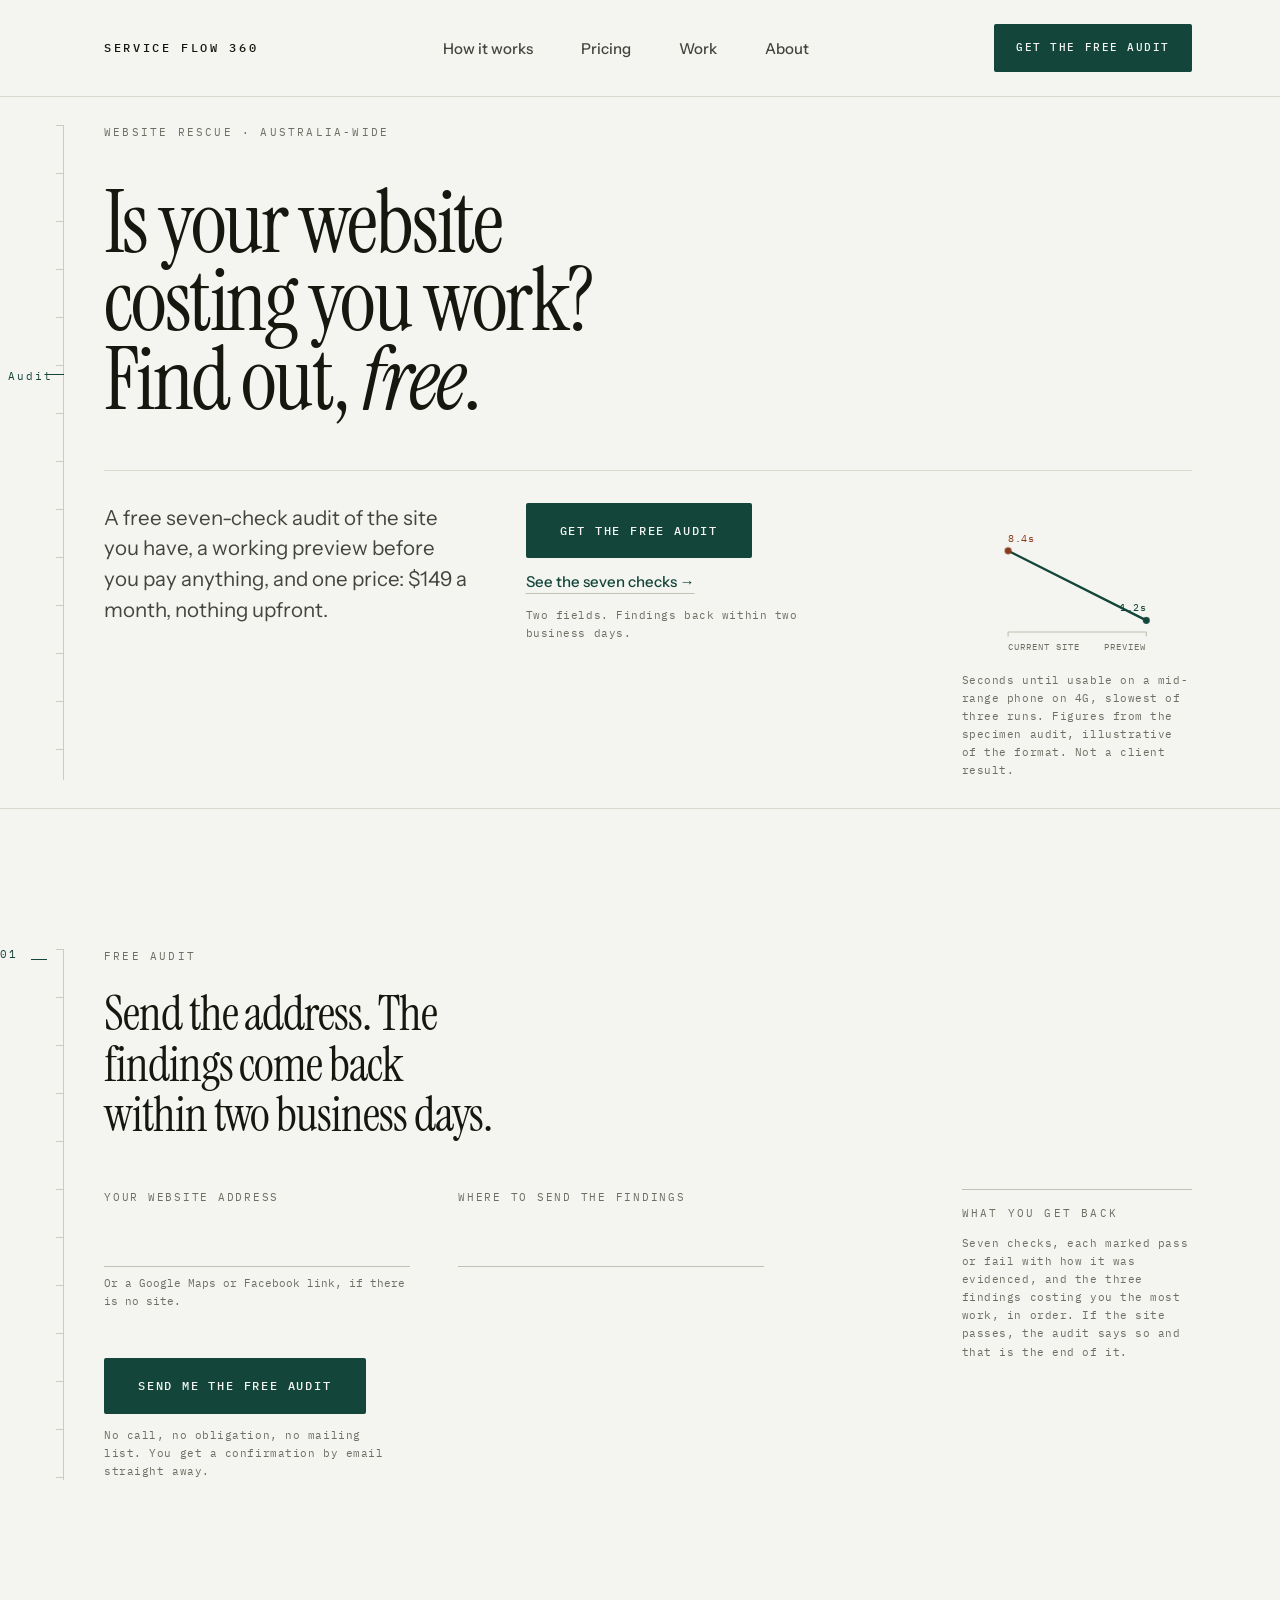
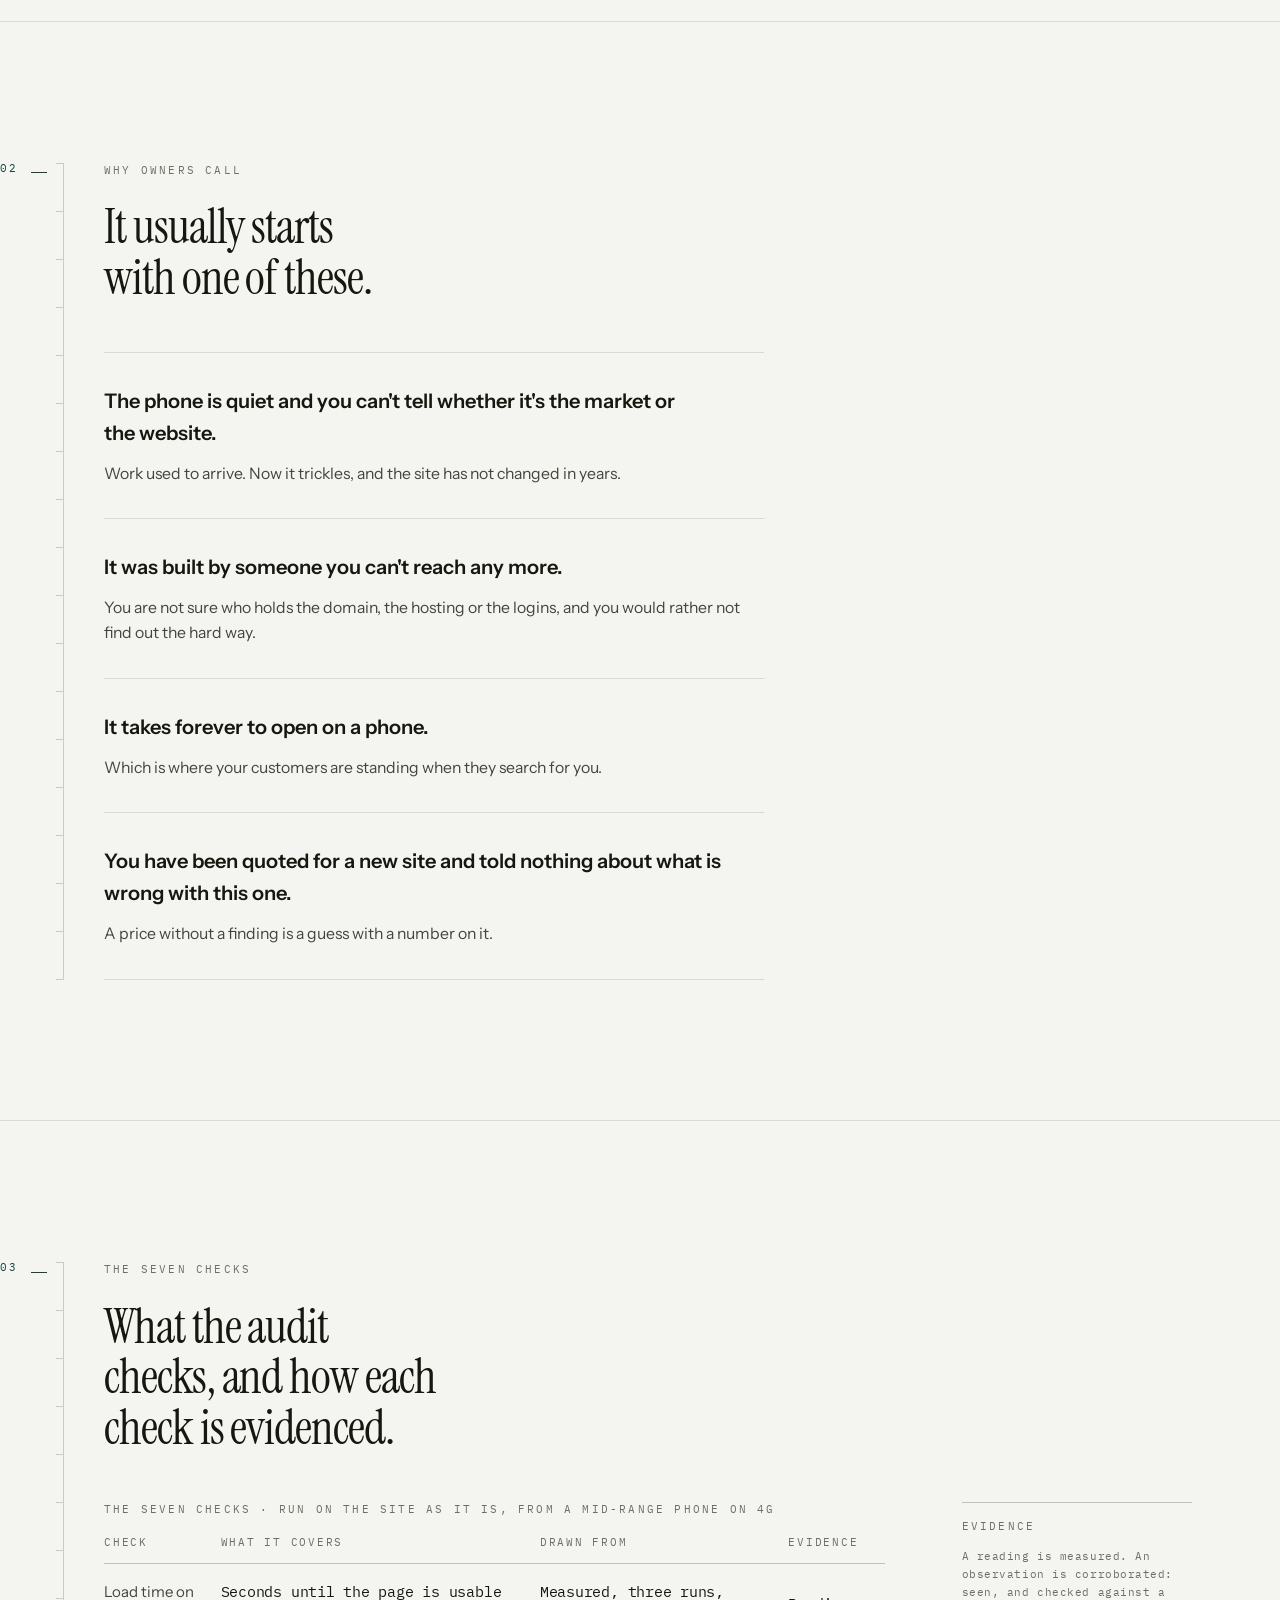
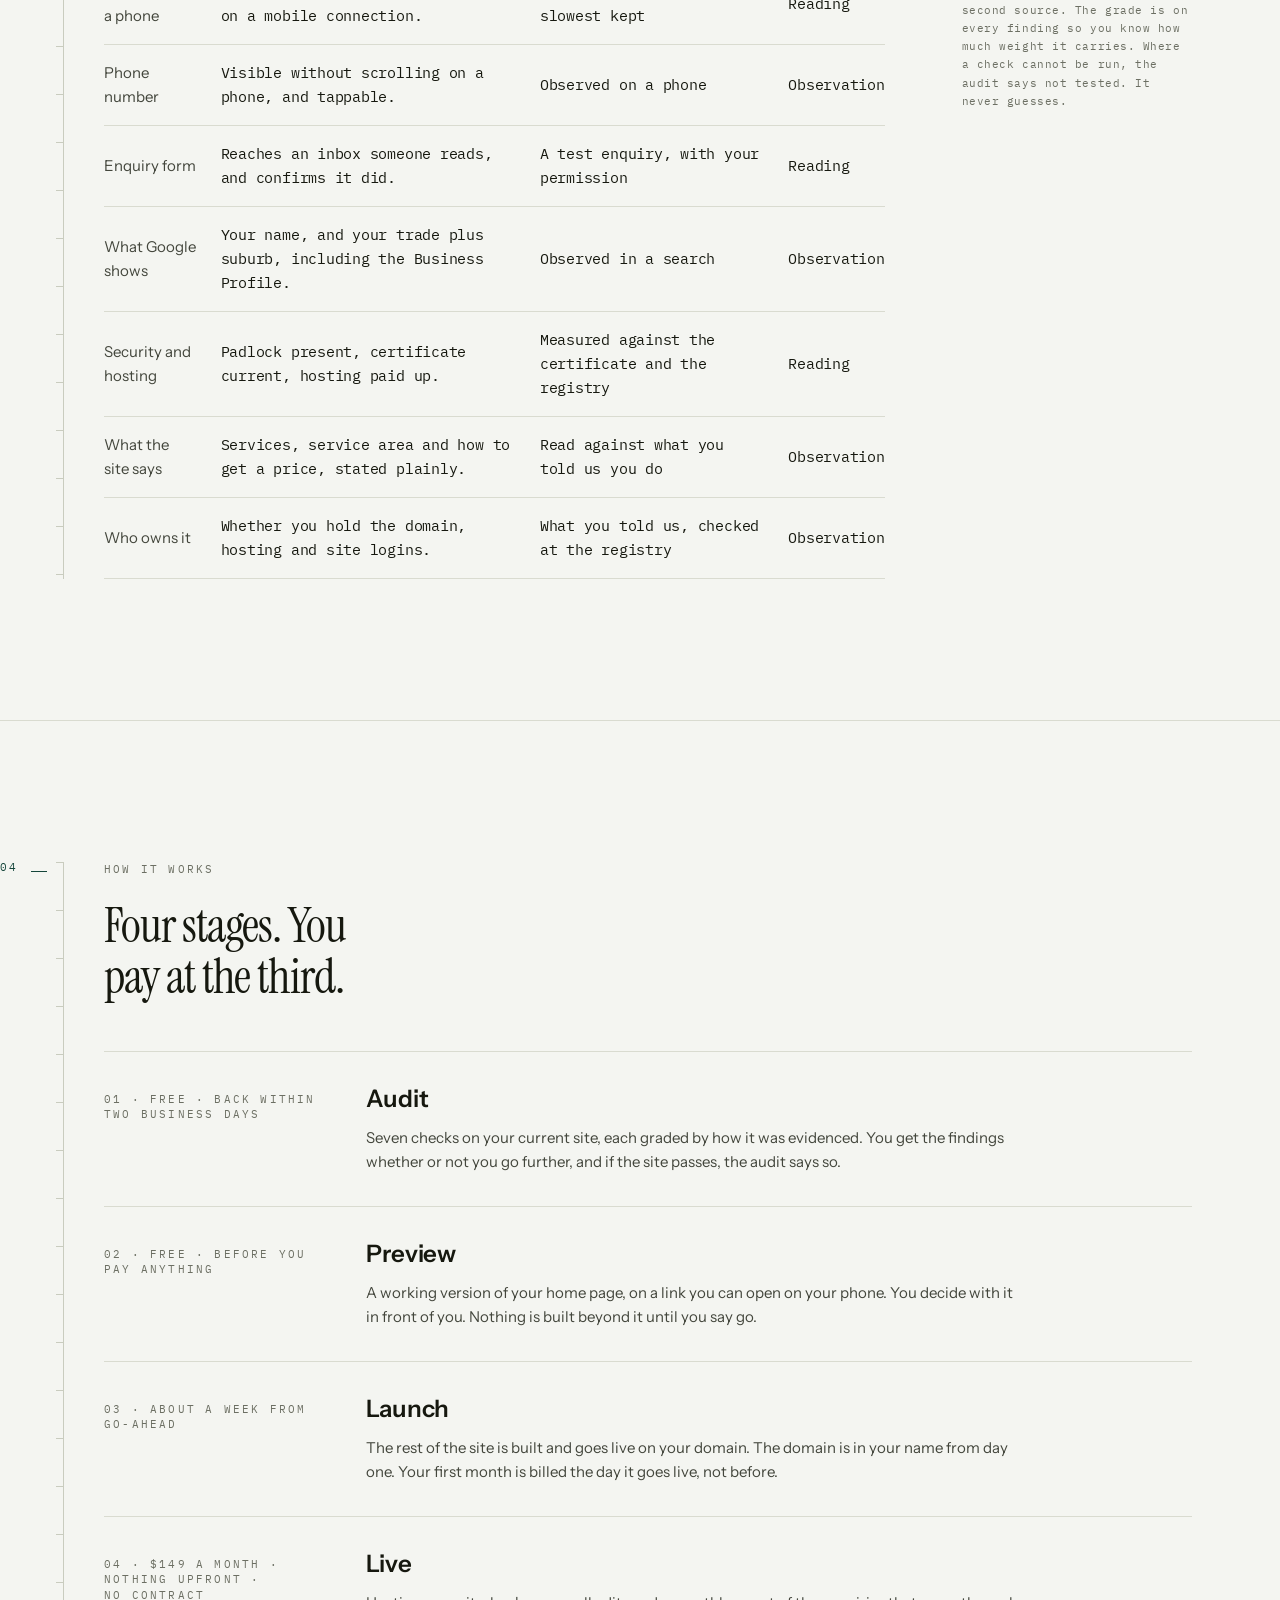
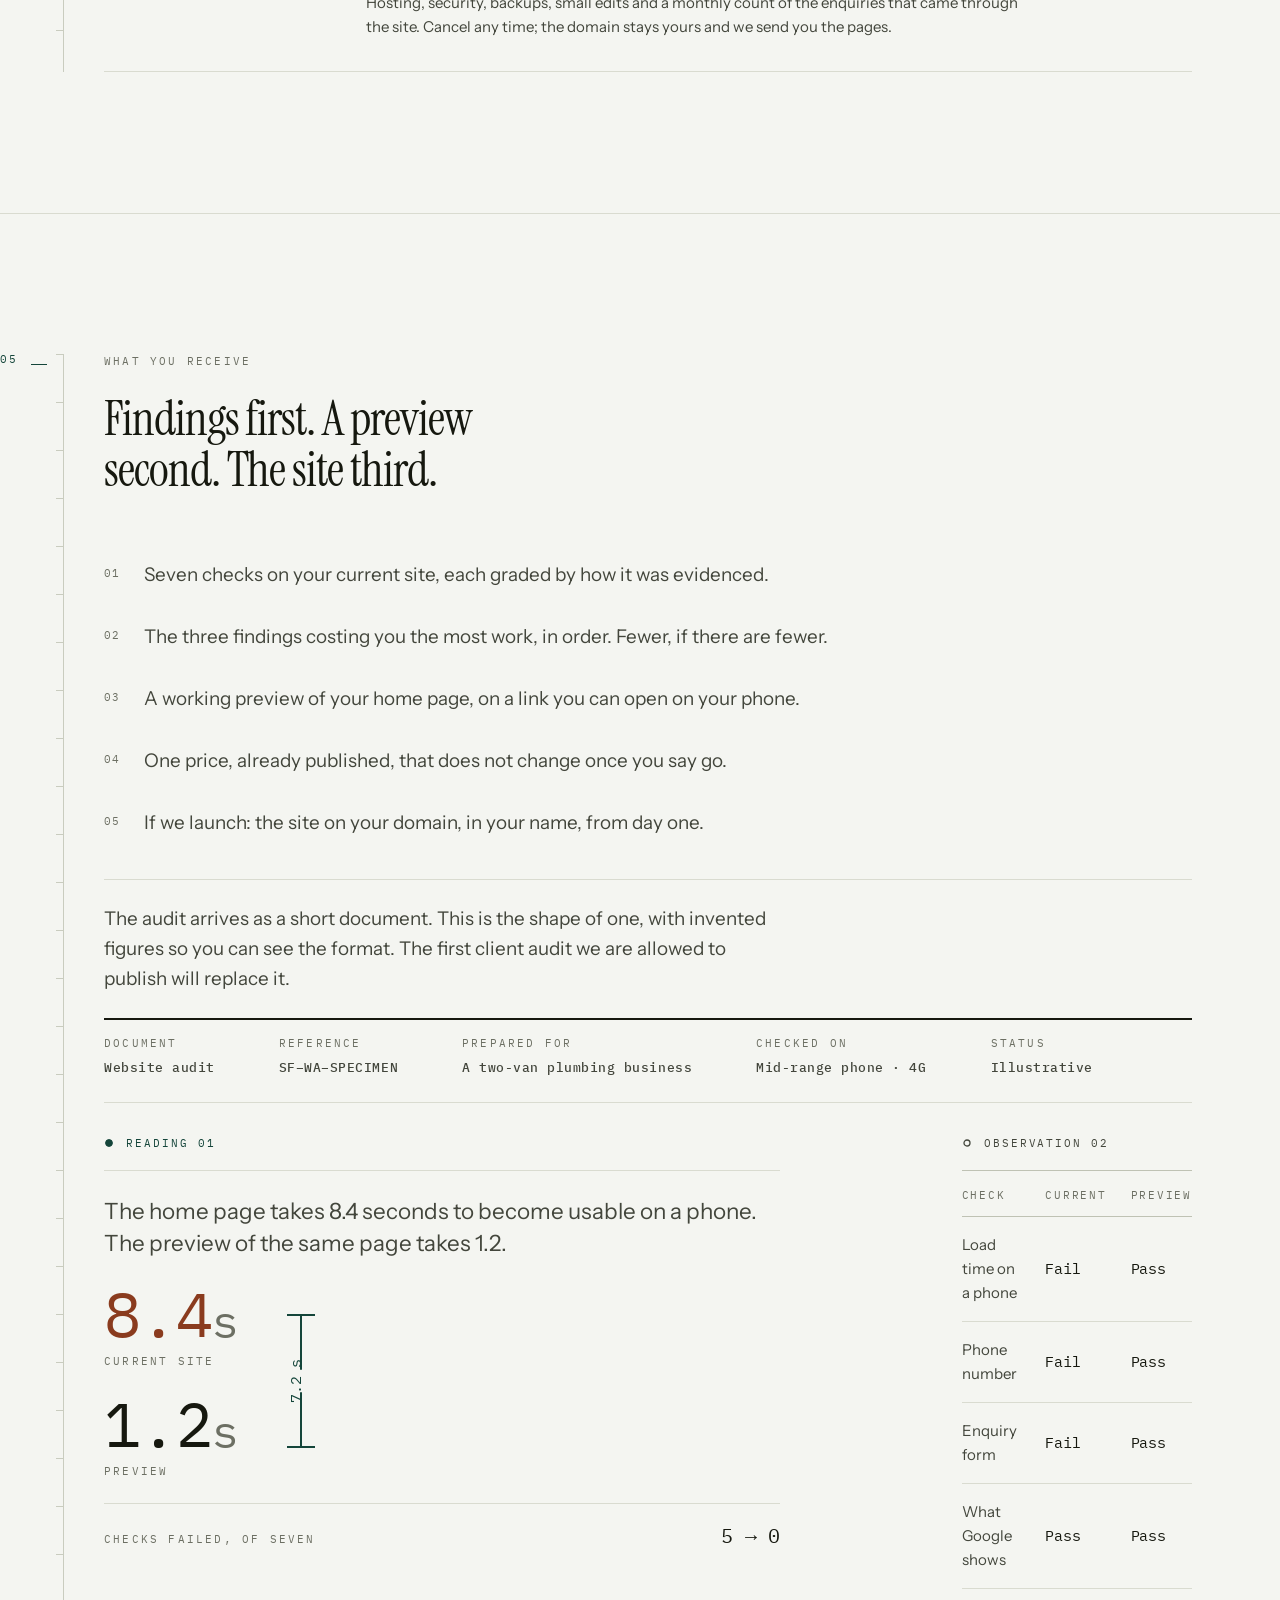
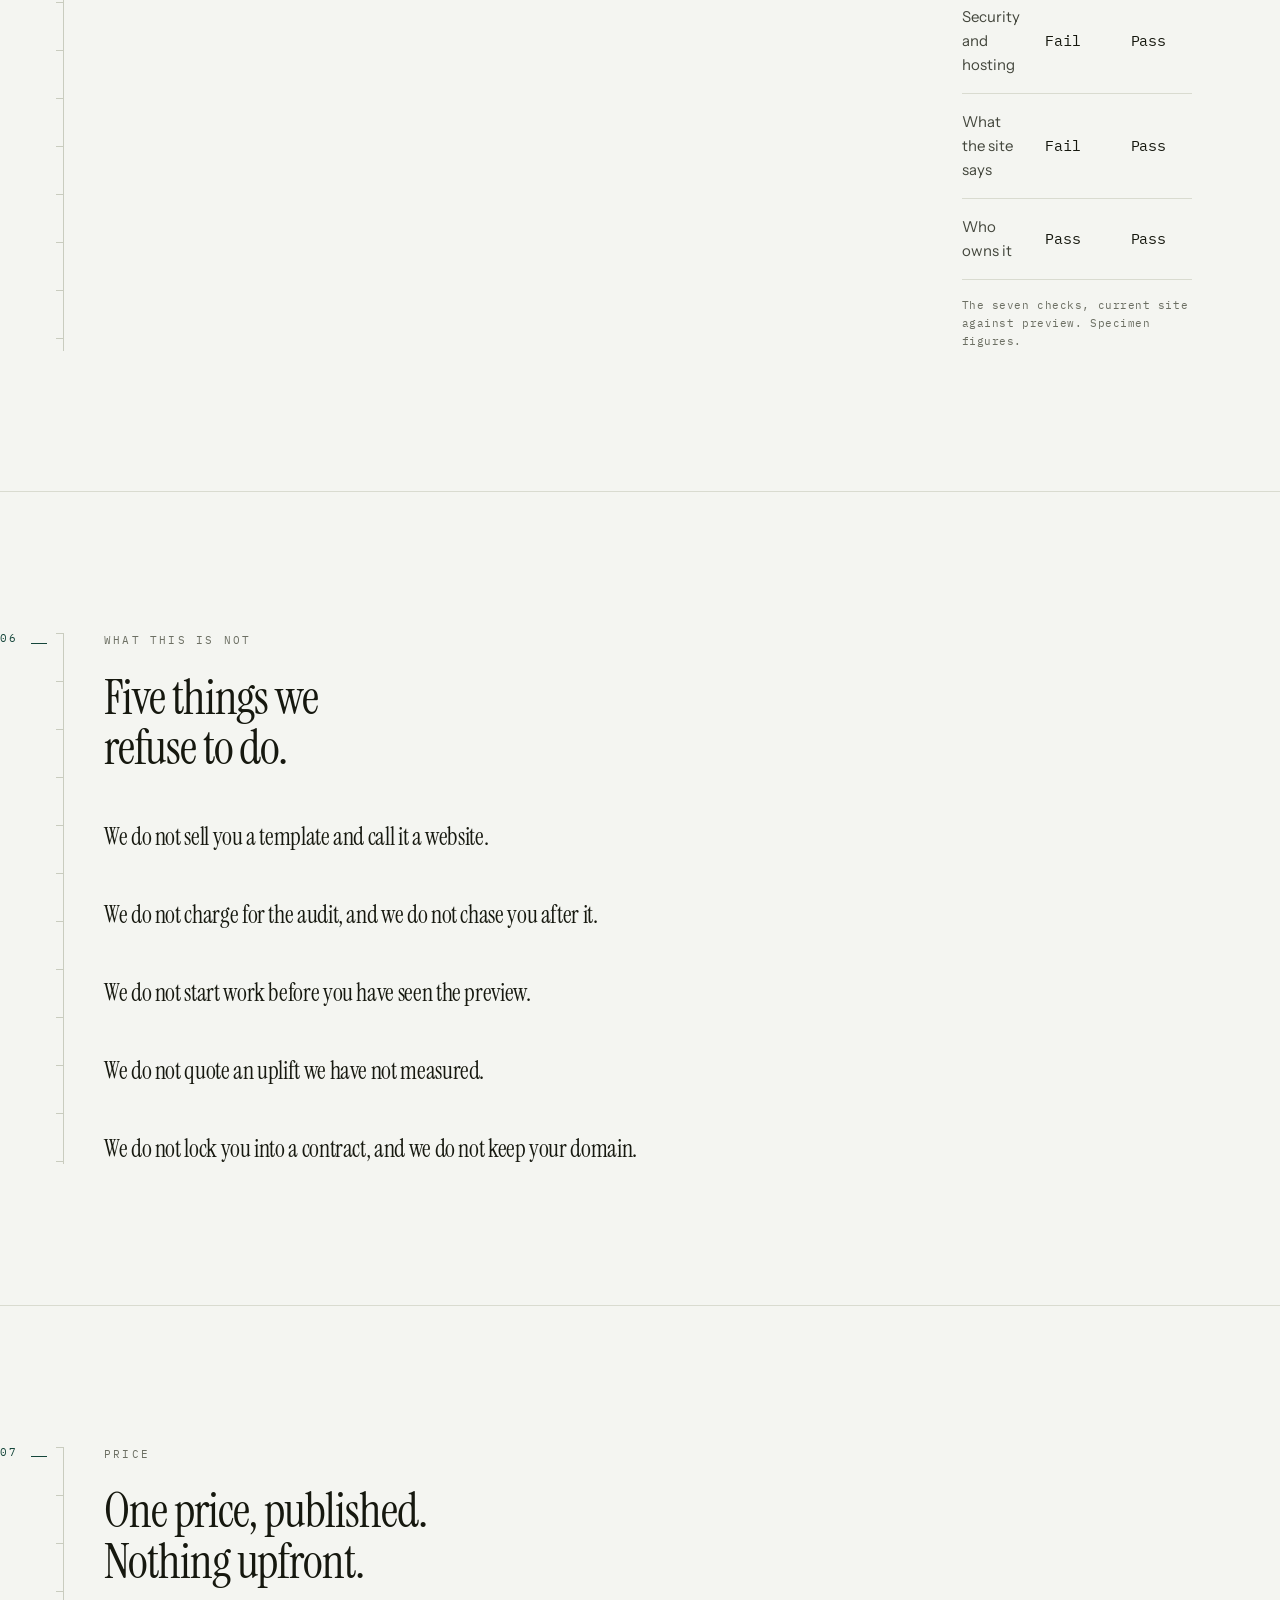
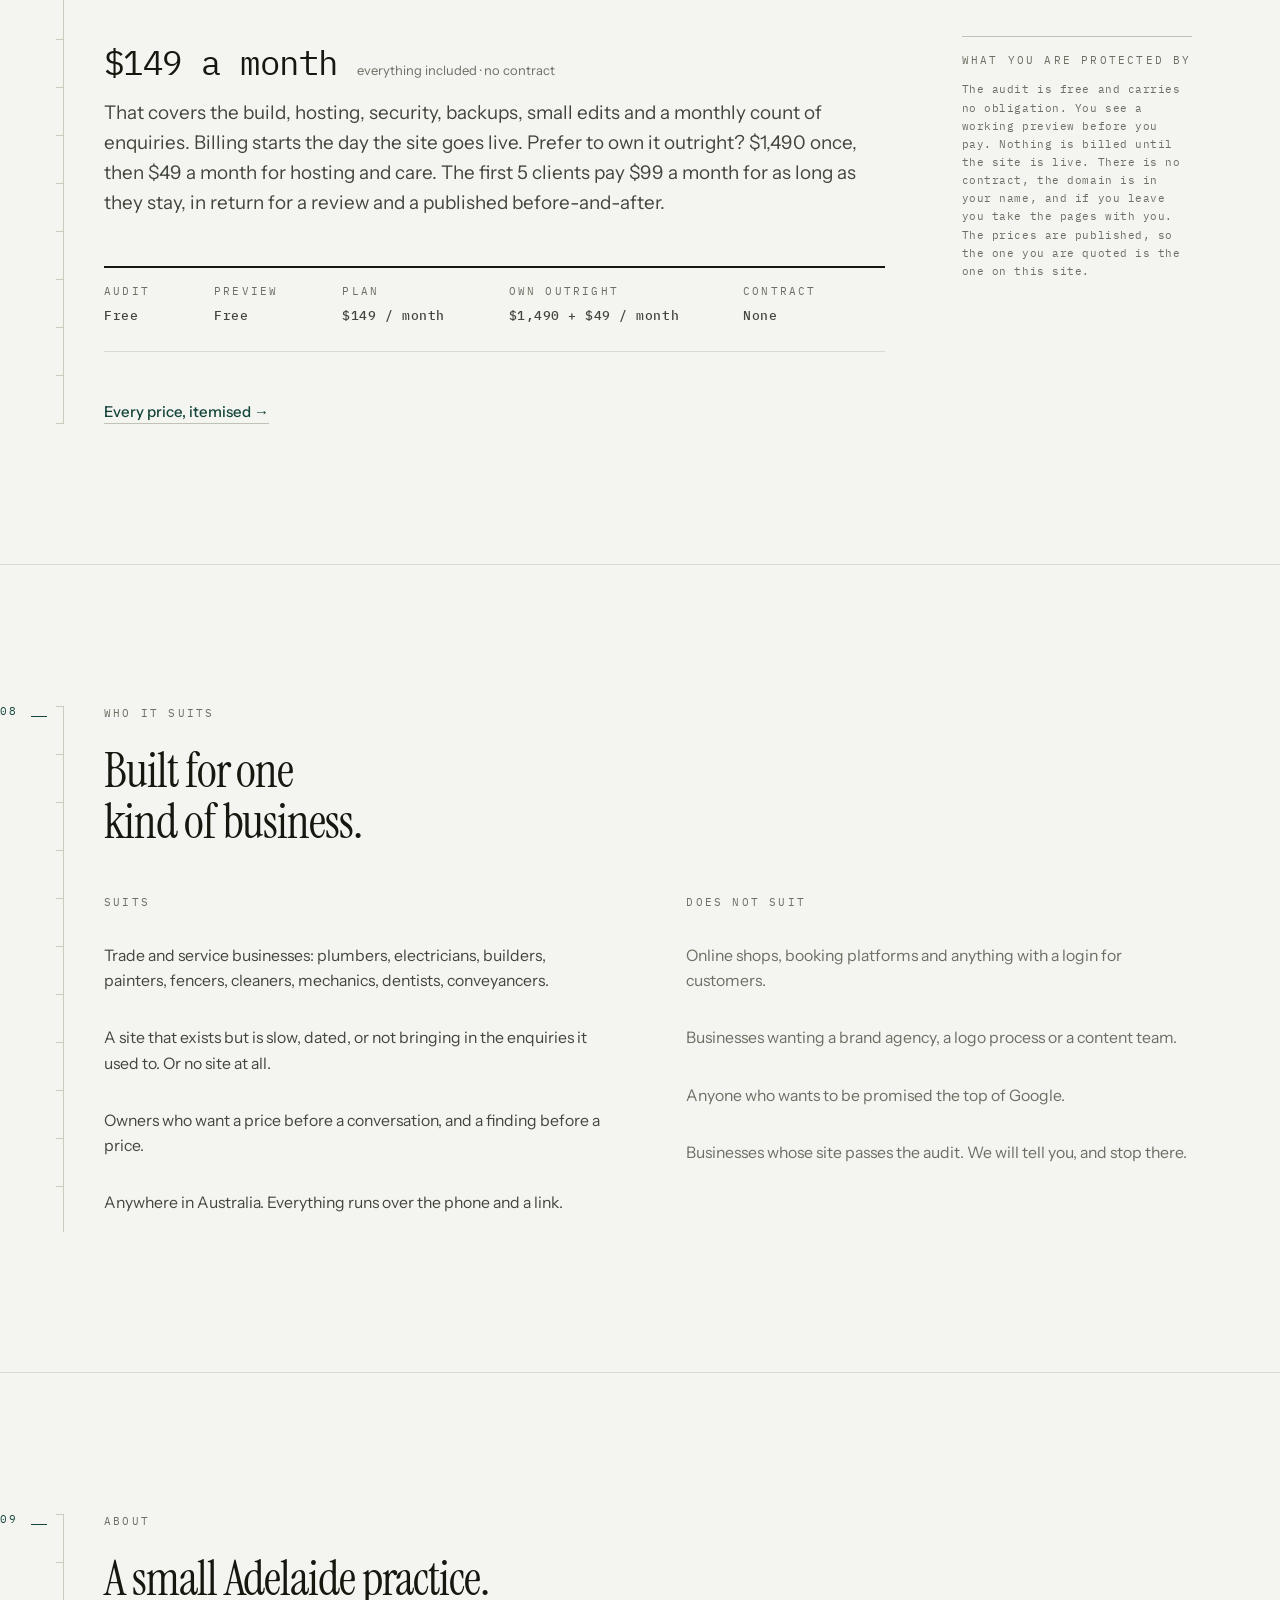
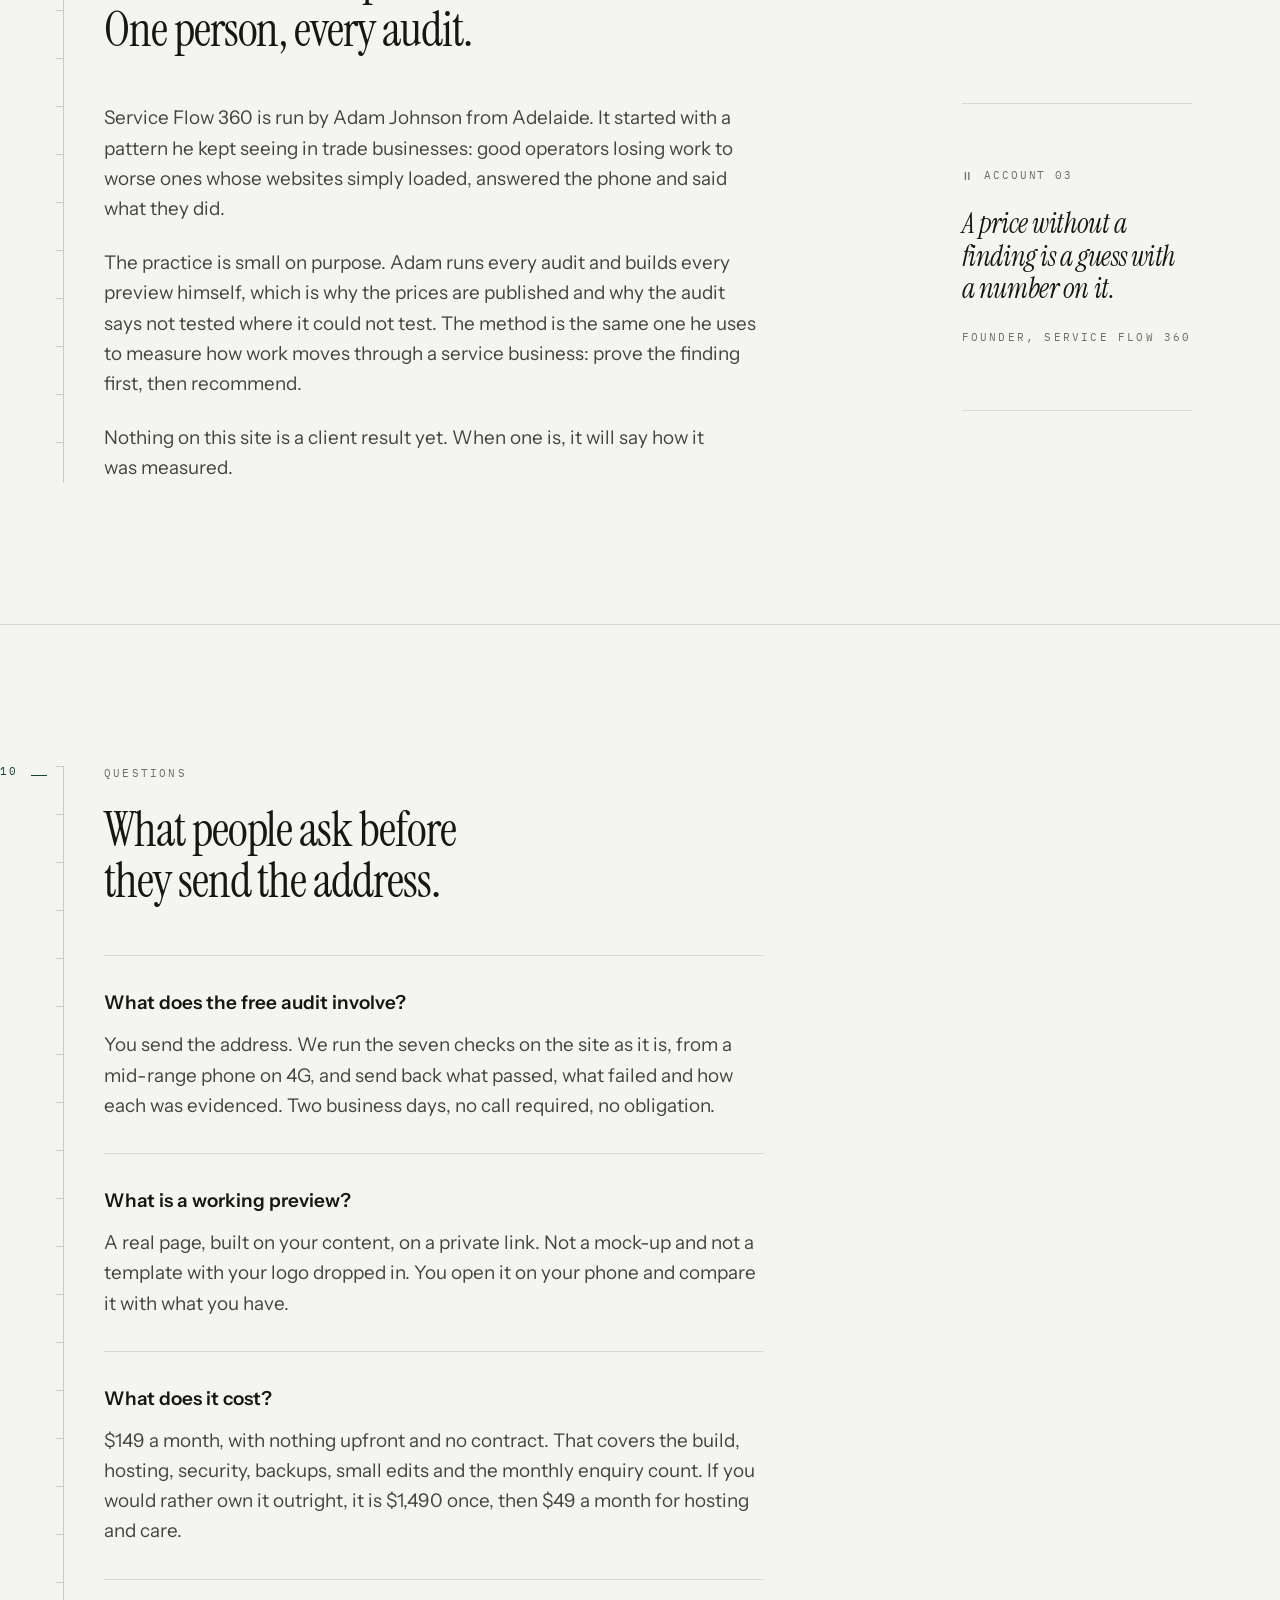
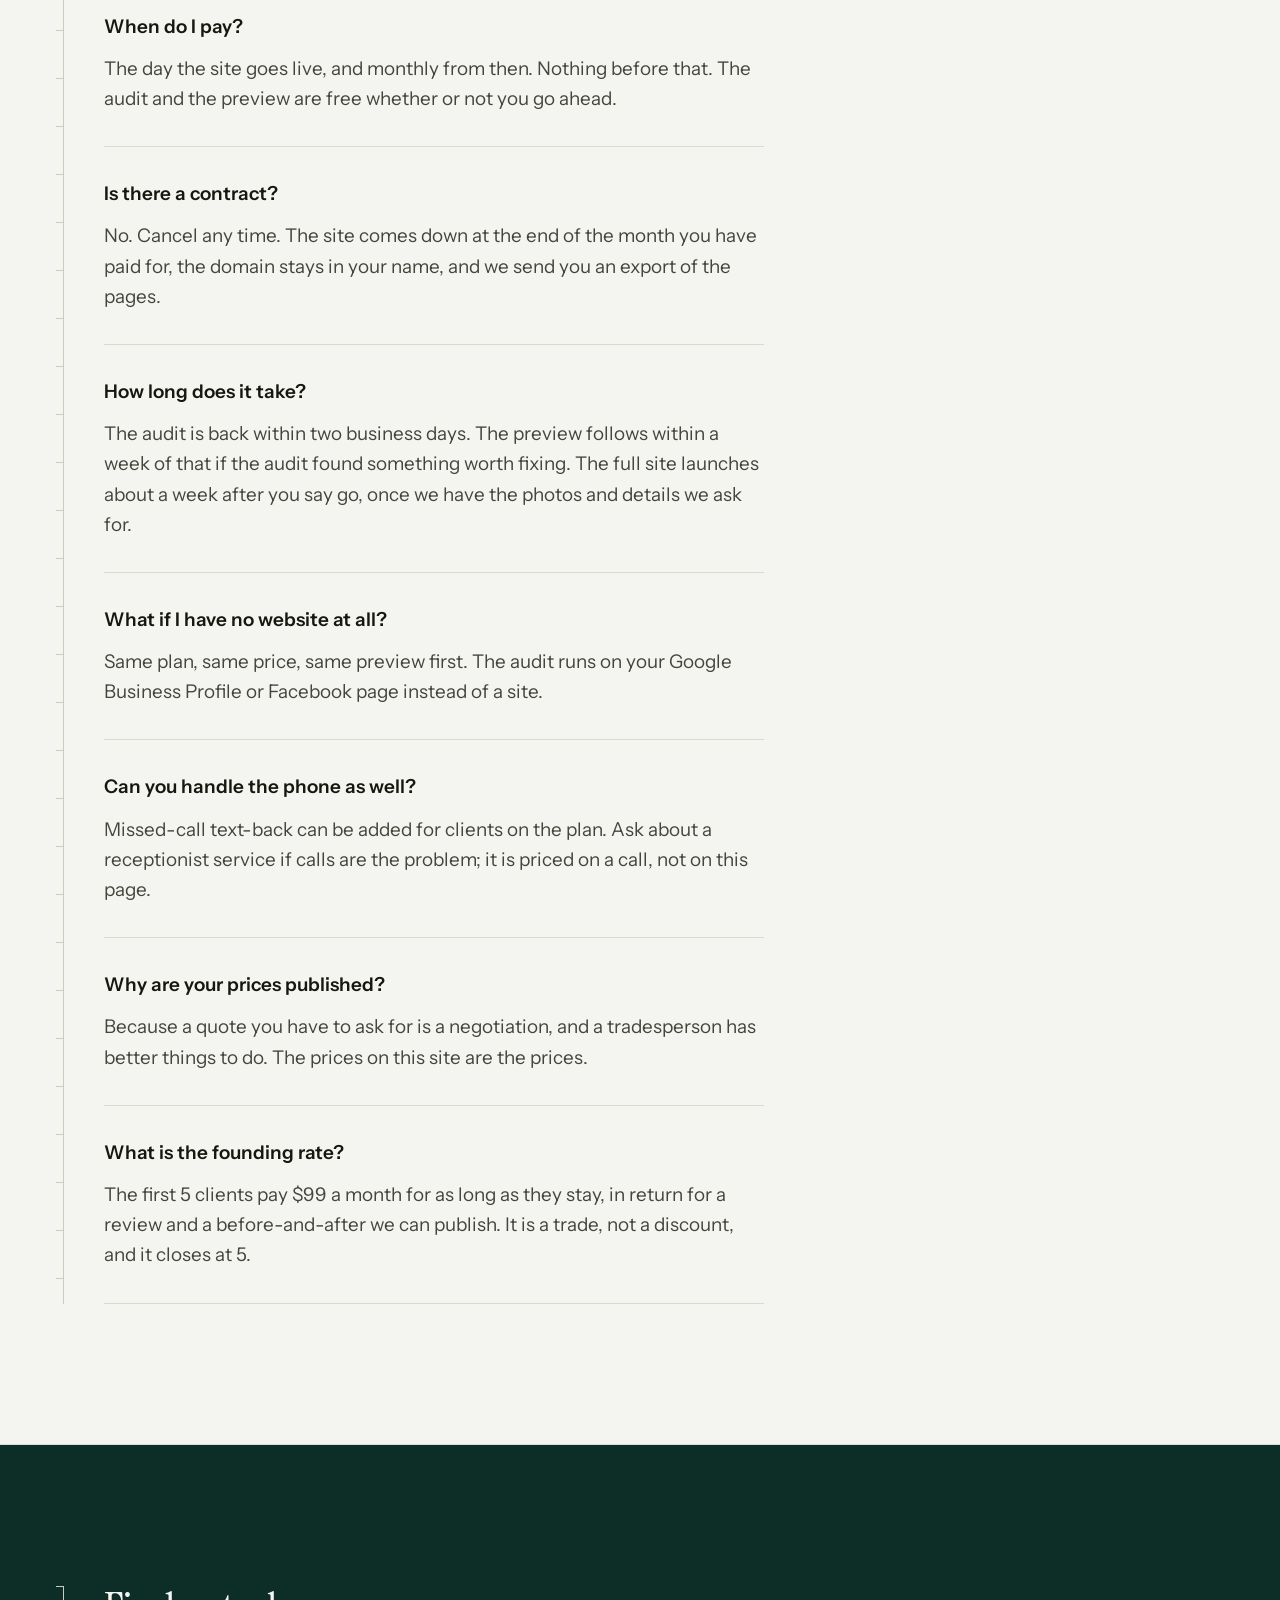
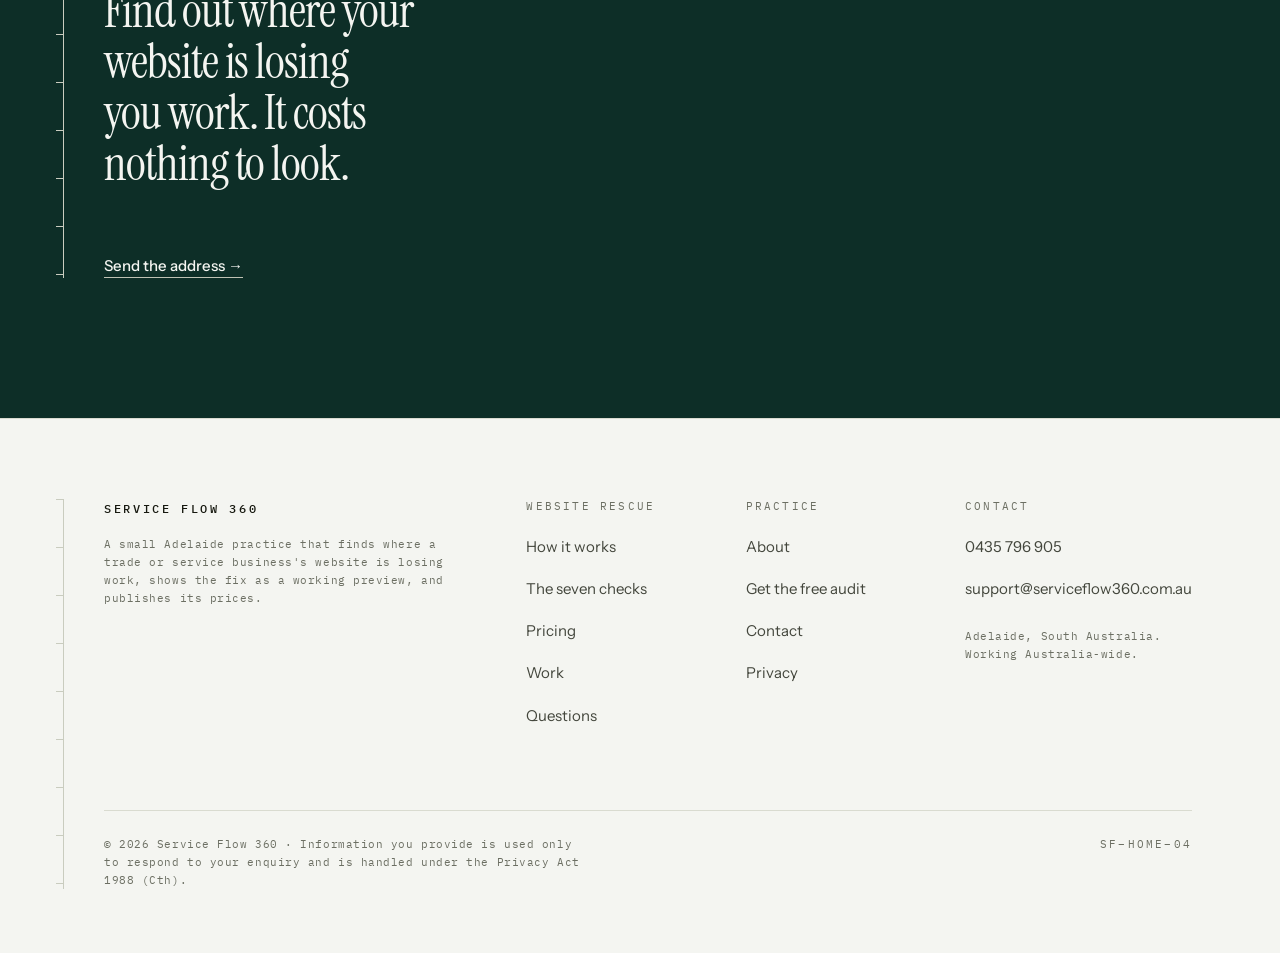
==== commit afdad077: "Publish serviceflow360 build 103d514" ====
--- a/index.html
+++ b/index.html
@@ -1,4 +1,7 @@
-<!DOCTYPE html><html lang="en-AU" data-astro-cid-hkbrpulz><head><meta charset="utf-8"><meta name="viewport" content="width=device-width, initial-scale=1"><title>Service Flow 360 — Operational Diagnostic for Adelaide service businesses</title><meta name="description" content="A ten-working-day Operational Diagnostic that measures how enquiries, quotes and jobs move through your business. $6,500 including GST. Adelaide."><link rel="canonical" href="https://serviceflow360.com.au/"><meta property="og:type" content="website"><meta property="og:title" content="Service Flow 360 — Operational Diagnostic for Adelaide service businesses"><meta property="og:description" content="A ten-working-day Operational Diagnostic that measures how enquiries, quotes and jobs move through your business. $6,500 including GST. Adelaide."><meta property="og:url" content="https://serviceflow360.com.au/"><meta property="og:locale" content="en_AU"><!-- No og:image. The only card asset on the server advertises the previous
+<!DOCTYPE html><html lang="en-AU" data-astro-cid-hkbrpulz><head><meta charset="utf-8"><meta name="viewport" content="width=device-width, initial-scale=1"><title>Website rescue for trade and service businesses — Service Flow 360</title><meta name="description" content="A free seven-check audit of your website, a working preview before you pay, and one published price: $149 a month, nothing upfront. Australia-wide, from Adelaide."><link rel="canonical" href="https://serviceflow360.com.au/"><meta property="og:type" content="website"><meta property="og:title" content="Website rescue for trade and service businesses — Service Flow 360"><meta property="og:description" content="A free seven-check audit of your website, a working preview before you pay, and one published price: $149 a month, nothing upfront. Australia-wide, from Adelaide."><meta property="og:url" content="https://serviceflow360.com.au/"><meta property="og:locale" content="en_AU"><!-- No og:image. The only card asset on the server advertises the previous
        positioning (websites / AI front desk) and would misrepresent the offer
-       in every shared link. Text-only preview until a card is made. --><meta name="twitter:card" content="summary"><meta name="theme-color" content="#F4F5F1" media="(prefers-color-scheme: light)"><meta name="theme-color" content="#14160F" media="(prefers-color-scheme: dark)"><link rel="icon" href="/favicon.svg" type="image/svg+xml"><!-- The H1 is the LCP element and it is set in the serif. Preload both faces. --><link rel="preload" href="/fonts/instrument-serif-400.woff2" as="font" type="font/woff2" crossorigin><link rel="preload" href="/fonts/instrument-serif-400-italic.woff2" as="font" type="font/woff2" crossorigin><script type="application/ld+json">{"@context":"https://schema.org","@type":"ProfessionalService","name":"Service Flow 360","description":"Operational measurement for Adelaide service businesses. We measure where time and money leave your operation before recommending anything.","url":"https://serviceflow360.com.au","areaServed":"Adelaide, South Australia","address":{"@type":"PostalAddress","addressLocality":"Adelaide","addressRegion":"SA","addressCountry":"AU"}}</script><link rel="stylesheet" href="/_astro/Section.BHcWdUez.css"><style>.grid[data-astro-cid-6ftvmqcp]{grid-template-columns:minmax(0, 1fr) var(--field);gap:var(--gap);align-items:var(--al);display:grid}.grid[data-astro-cid-6ftvmqcp].solo{grid-template-columns:minmax(0,1fr)}.main[data-astro-cid-6ftvmqcp],.field[data-astro-cid-6ftvmqcp]{min-width:0}@media (width<=860px){.grid[data-astro-cid-6ftvmqcp]{gap:var(--s9);grid-template-columns:1fr}.field[data-astro-cid-6ftvmqcp]{max-width:236px}}
-</style><link rel="stylesheet" href="/_astro/index.MRPeAllL.css"></head><body data-astro-cid-hkbrpulz><a class="skip-link" href="#main" data-astro-cid-hkbrpulz>Skip to content</a><header class="nav" data-astro-cid-wpvy4v7s><div class="wrap nav-in" data-astro-cid-wpvy4v7s><a class="brand" href="/" data-astro-cid-wpvy4v7s>Service&nbsp;Flow&nbsp;360</a><nav aria-label="Primary" data-astro-cid-wpvy4v7s><ul role="list" data-astro-cid-wpvy4v7s><li data-astro-cid-wpvy4v7s><a href="#how" data-astro-cid-wpvy4v7s>How it works</a></li><li data-astro-cid-wpvy4v7s><a href="#measure" data-astro-cid-wpvy4v7s>What we measure</a></li><li data-astro-cid-wpvy4v7s><a href="#diagnostic" data-astro-cid-wpvy4v7s>The Diagnostic</a></li><li data-astro-cid-wpvy4v7s><a href="#about" data-astro-cid-wpvy4v7s>About</a></li></ul></nav><a class="cta" href="/contact" data-astro-cid-wpvy4v7s>Book a suitability call</a></div></header><main id="main" class="main fh" data-astro-cid-hkbrpulz><div class="hero" data-astro-cid-ge2uvauf><div class="wrap" data-astro-cid-ge2uvauf><div class="rule" aria-hidden="true" data-astro-cid-cn7sczra></div><p class="label" data-astro-cid-ge2uvauf>Operational measurement · Adelaide</p><h1 data-astro-cid-ge2uvauf>Busier than ever. <br data-astro-cid-lcdefpme>Not making more money. <br data-astro-cid-lcdefpme>Why?</h1><div class="under" data-astro-cid-ge2uvauf><div class="act" data-astro-cid-ge2uvauf><p class="deck" data-astro-cid-ge2uvauf>We measure where time and money leave your operation.</p><div class="act" data-astro-cid-amjew3wo><a class="btn" href="/contact" data-astro-cid-amjew3wo>Book a 45-minute suitability call</a><a class="alt" href="#measure" data-astro-cid-amjew3wo>See what we measure &rarr;</a><p class="micro" data-astro-cid-amjew3wo>Ten working days · $6,500 including GST · Adelaide.</p></div></div><div class="field" data-astro-cid-ge2uvauf><figure class="hfig" data-astro-cid-lcdefpme><svg class="chart" viewBox="0 0 200 132" role="img" aria-labelledby="hfT hfD" data-astro-cid-lcdefpme><title id="hfT">Revenue against profit, indexed, three years</title><desc id="hfD" data-astro-cid-lcdefpme>Revenue rises from an index of 100 in 2023 to 148 in 2025while profit moves from 100 to 101. A bracket marks the gap between the two lines. Illustrative figures.</desc><line x1="0" y1="112" x2="128" y2="112" stroke="var(--rule-2)" stroke-width="1" data-astro-cid-lcdefpme></line><line x1="0" y1="112" x2="0" y2="116" stroke="var(--rule-2)" stroke-width="1" data-astro-cid-lcdefpme></line><line x1="64" y1="112" x2="64" y2="116" stroke="var(--rule-2)" stroke-width="1" data-astro-cid-lcdefpme></line><line x1="128" y1="112" x2="128" y2="116" stroke="var(--rule-2)" stroke-width="1" data-astro-cid-lcdefpme></line><path class="draw" pathLength="1" d="M0,87.7 L64,55.8 L128,28.7" fill="none" stroke="var(--sand)" stroke-width="2" stroke-linecap="round" stroke-linejoin="round" data-astro-cid-lcdefpme></path><path class="draw" pathLength="1" d="M0,87.7 L64,82.8 L128,86.5" fill="none" stroke="var(--pine)" stroke-width="2" stroke-linecap="round" stroke-linejoin="round" data-astro-cid-lcdefpme></path><circle class="after" cx="128" cy="28.742857142857133" r="3" fill="var(--sand)" data-astro-cid-lcdefpme></circle><circle class="after" cx="128" cy="86.48571428571428" r="3" fill="var(--pine)" data-astro-cid-lcdefpme></circle><g class="after" stroke="var(--pine)" stroke-width="1" fill="none" data-astro-cid-lcdefpme><line x1="140" y1="28.742857142857133" x2="140" y2="86.48571428571428" data-astro-cid-lcdefpme></line><line x1="134" y1="28.742857142857133" x2="146" y2="28.742857142857133" data-astro-cid-lcdefpme></line><line x1="134" y1="86.48571428571428" x2="146" y2="86.48571428571428" data-astro-cid-lcdefpme></line></g><text class="ct cx after" x="152" y="31.742857142857133" fill="var(--sand)" data-astro-cid-lcdefpme>REVENUE</text><text class="ct cx after" x="152" y="89.48571428571428" fill="var(--pine)" data-astro-cid-lcdefpme>PROFIT</text><text class="ct cx" x="0" y="128" fill="var(--ink-3)" data-astro-cid-lcdefpme>2023</text><text class="ct cx" x="128" y="128" text-anchor="end" fill="var(--ink-3)" data-astro-cid-lcdefpme>2025</text></svg><div class="sr-only" data-astro-cid-lcdefpme><table data-astro-cid-lcdefpme><caption data-astro-cid-lcdefpme>Revenue and profit indexed to 2023, illustrative</caption><thead data-astro-cid-lcdefpme><tr data-astro-cid-lcdefpme><th scope="col" data-astro-cid-lcdefpme>Year</th><th scope="col" data-astro-cid-lcdefpme>Revenue</th><th scope="col" data-astro-cid-lcdefpme>Profit</th></tr></thead><tbody data-astro-cid-lcdefpme><tr data-astro-cid-lcdefpme><th scope="row" data-astro-cid-lcdefpme>2023</th><td data-astro-cid-lcdefpme>100</td><td data-astro-cid-lcdefpme>100</td></tr><tr data-astro-cid-lcdefpme><th scope="row" data-astro-cid-lcdefpme>2024</th><td data-astro-cid-lcdefpme>126</td><td data-astro-cid-lcdefpme>104</td></tr><tr data-astro-cid-lcdefpme><th scope="row" data-astro-cid-lcdefpme>2025</th><td data-astro-cid-lcdefpme>148</td><td data-astro-cid-lcdefpme>101</td></tr></tbody></table></div><figcaption class="micro" data-astro-cid-lcdefpme>Revenue against profit, indexed, three years. The bracket is the gap. Illustrative of the pattern, not a client result.</figcaption></figure></div></div></div></div><section class="sec div" data-astro-cid-w6ymvdtg><div class="wrap" data-astro-cid-w6ymvdtg><div class="rule" aria-hidden="true" data-astro-cid-cn7sczra></div><div class="mark" aria-hidden="true" data-astro-cid-w6ymvdtg><i data-astro-cid-w6ymvdtg></i><span data-astro-cid-w6ymvdtg>01</span></div><div class="inner" data-astro-cid-w6ymvdtg><header class="head" data-astro-cid-w6ymvdtg><p class="label" data-astro-cid-w6ymvdtg>Why owners call us</p><h2 data-astro-cid-w6ymvdtg>A busy business can still be losing work quietly.</h2></header><p class="text lead" data-astro-cid-lcdefpme>These are observable symptoms, not a diagnosis. They are worth measuring precisely because they are difficult to judge from inside the business.</p><div class="rows" data-astro-cid-lcdefpme><div class="row" data-astro-cid-lcdefpme><p class="row-h" data-astro-cid-lcdefpme>Calls and enquiries depend on who happens to answer.</p><p class="row-p" data-astro-cid-lcdefpme>The path an enquiry takes changes with who picks it up, the hour it arrives and how busy the office is that day, so no two are handled quite the same way.</p></div><div class="row" data-astro-cid-lcdefpme><p class="row-h" data-astro-cid-lcdefpme>Quotes are sent, but follow-up is inconsistent.</p><p class="row-p" data-astro-cid-lcdefpme>Some are chased twice, some never. Nobody records which.</p></div><div class="row" data-astro-cid-lcdefpme><p class="row-h" data-astro-cid-lcdefpme>Job status lives across inboxes, whiteboards and individual memory.</p><p class="row-p" data-astro-cid-lcdefpme>The information exists, in several places that disagree.</p></div><div class="row" data-astro-cid-lcdefpme><p class="row-h" data-astro-cid-lcdefpme>The owner cannot get a reliable answer without asking several people.</p><p class="row-p" data-astro-cid-lcdefpme>Questions about the current state of the business are answered by interruption rather than by looking.</p></div></div></div></div></section><section class="sec div" id="measure" data-astro-cid-w6ymvdtg><div class="wrap" data-astro-cid-w6ymvdtg><div class="rule" aria-hidden="true" data-astro-cid-cn7sczra></div><div class="mark" aria-hidden="true" data-astro-cid-w6ymvdtg><i data-astro-cid-w6ymvdtg></i><span data-astro-cid-w6ymvdtg>02</span></div><div class="inner" data-astro-cid-w6ymvdtg><header class="head" data-astro-cid-w6ymvdtg><p class="label" data-astro-cid-w6ymvdtg>What we measure</p><h2 data-astro-cid-w6ymvdtg>Seven things, measured against evidence rather than opinion.</h2></header><div class="grid" style="--al:start" data-astro-cid-6ftvmqcp><div class="main" data-astro-cid-6ftvmqcp><div class="stack" data-astro-cid-lcdefpme><p class="lead" data-astro-cid-lcdefpme>Each is assessed from records, observation and documentation.</p><div class="tw measures" data-astro-cid-uwabcyt5><table data-astro-cid-uwabcyt5><caption class="label" data-astro-cid-uwabcyt5>The seven measures and where each is evidenced</caption><thead data-astro-cid-uwabcyt5><tr data-astro-cid-uwabcyt5><th scope="col" data-astro-cid-uwabcyt5>Measure</th><th scope="col" data-astro-cid-uwabcyt5>What it covers</th><th scope="col" data-astro-cid-uwabcyt5>Drawn from</th></tr></thead><tbody data-astro-cid-uwabcyt5><tr data-astro-cid-uwabcyt5><th scope="row" data-astro-cid-uwabcyt5>Enquiry capture</th><td class="num" data-astro-cid-uwabcyt5>Where calls, forms and messages arrive — and whether they enter a usable system.</td><td class="num" data-astro-cid-uwabcyt5>Phone, form and message logs</td></tr><tr data-astro-cid-uwabcyt5><th scope="row" data-astro-cid-uwabcyt5>Response</th><td class="num" data-astro-cid-uwabcyt5>How quickly and consistently enquiries receive a meaningful response.</td><td class="num" data-astro-cid-uwabcyt5>Timestamps on enquiries and replies</td></tr><tr data-astro-cid-uwabcyt5><th scope="row" data-astro-cid-uwabcyt5>Progression</th><td class="num" data-astro-cid-uwabcyt5>How opportunities move from enquiry to quote, booking and completed work.</td><td class="num" data-astro-cid-uwabcyt5>Quote, booking and job records</td></tr><tr data-astro-cid-uwabcyt5><th scope="row" data-astro-cid-uwabcyt5>Follow-up</th><td class="num" data-astro-cid-uwabcyt5>What happens after a quote, a missed call, a postponed job or an unfinished customer decision.</td><td class="num" data-astro-cid-uwabcyt5>Records, then observed on site</td></tr><tr data-astro-cid-uwabcyt5><th scope="row" data-astro-cid-uwabcyt5>Visibility</th><td class="num" data-astro-cid-uwabcyt5>Whether the owner can see what is happening without relying on memory or chasing staff.</td><td class="num" data-astro-cid-uwabcyt5>The owner&#39;s account, tested against records</td></tr><tr data-astro-cid-uwabcyt5><th scope="row" data-astro-cid-uwabcyt5>Workflow</th><td class="num" data-astro-cid-uwabcyt5>Whether work follows a consistent operating path or changes by person.</td><td class="num" data-astro-cid-uwabcyt5>Observed on site; documentation where it exists</td></tr><tr data-astro-cid-uwabcyt5><th scope="row" data-astro-cid-uwabcyt5>Owner dependence</th><td class="num" data-astro-cid-uwabcyt5>Which decisions, exceptions and customer issues still require the owner personally.</td><td class="num" data-astro-cid-uwabcyt5>Owner and staff accounts, checked against records</td></tr></tbody></table></div></div></div><div class="field" data-astro-cid-6ftvmqcp><div class="note" data-astro-cid-lcdefpme><p class="label" data-astro-cid-lcdefpme>Where evidence is missing</p><p class="micro" data-astro-cid-lcdefpme>It is recorded as unavailable rather than estimated.</p></div></div></div></div></div></section><section class="sec div" id="how" data-astro-cid-w6ymvdtg><div class="wrap" data-astro-cid-w6ymvdtg><div class="rule" aria-hidden="true" data-astro-cid-cn7sczra></div><div class="mark" aria-hidden="true" data-astro-cid-w6ymvdtg><i data-astro-cid-w6ymvdtg></i><span data-astro-cid-w6ymvdtg>03</span></div><div class="inner" data-astro-cid-w6ymvdtg><header class="head" data-astro-cid-w6ymvdtg><p class="label" data-astro-cid-w6ymvdtg>How the Diagnostic works</p><h2 data-astro-cid-w6ymvdtg>Four stages over ten working days.</h2></header><ol class="stages" role="list" data-astro-cid-lcdefpme><li class="stage" data-astro-cid-lcdefpme><p class="stage-n label" data-astro-cid-lcdefpme>Stage 01</p><div class="stage-b" data-astro-cid-lcdefpme><h3 data-astro-cid-lcdefpme>Suitability call</h3><p class="stage-p" data-astro-cid-lcdefpme>A 45-minute discussion to understand the business, review high-level numbers and determine whether the issue appears operational, commercial, or outside our scope. Free, and it may end with us saying the Diagnostic is not appropriate.</p></div></li><li class="stage" data-astro-cid-lcdefpme><p class="stage-n label" data-astro-cid-lcdefpme>Stage 02</p><div class="stage-b" data-astro-cid-lcdefpme><h3 data-astro-cid-lcdefpme>Evidence collection</h3><p class="stage-p" data-astro-cid-lcdefpme>Review of agreed system records, call information, workflow artefacts and operating documentation. Where a record does not exist, the gap is noted rather than filled.</p></div></li><li class="stage" data-astro-cid-lcdefpme><p class="stage-n label" data-astro-cid-lcdefpme>Stage 03</p><div class="stage-b" data-astro-cid-lcdefpme><h3 data-astro-cid-lcdefpme>Field observation</h3><p class="stage-p" data-astro-cid-lcdefpme>Observation of how selected enquiries and jobs actually move through the business. Any test enquiries require written permission first.</p></div></li><li class="stage" data-astro-cid-lcdefpme><p class="stage-n label" data-astro-cid-lcdefpme>Stage 04</p><div class="stage-b" data-astro-cid-lcdefpme><h3 data-astro-cid-lcdefpme>Findings</h3><p class="stage-p" data-astro-cid-lcdefpme>A presentation of what was measured, where evidence was sufficient or missing, what deserves attention first, and what options are available.</p></div></li></ol><p class="text body-2" data-astro-cid-lcdefpme>Recommendations follow measurement, not the other way around. The Diagnostic is designed to establish what is actually happening first, so that any decision about what to change is made against evidence.</p></div></div></section><section class="sec div" data-astro-cid-w6ymvdtg><div class="wrap" data-astro-cid-w6ymvdtg><div class="rule" aria-hidden="true" data-astro-cid-cn7sczra></div><div class="mark" aria-hidden="true" data-astro-cid-w6ymvdtg><i data-astro-cid-w6ymvdtg></i><span data-astro-cid-w6ymvdtg>04</span></div><div class="inner" data-astro-cid-w6ymvdtg><header class="head" data-astro-cid-w6ymvdtg><p class="label" data-astro-cid-w6ymvdtg>What you receive</p><h2 data-astro-cid-w6ymvdtg>A baseline you can act on, with or without us.</h2></header><div class="grid" style="--al:start" data-astro-cid-6ftvmqcp><div class="main" data-astro-cid-6ftvmqcp><ul class="rlist" role="list" data-astro-cid-lcdefpme><li data-astro-cid-lcdefpme><span class="rlist-n num" data-astro-cid-lcdefpme>01</span><span data-astro-cid-lcdefpme>A documented operational baseline</span></li><li data-astro-cid-lcdefpme><span class="rlist-n num" data-astro-cid-lcdefpme>02</span><span data-astro-cid-lcdefpme>Evidence-backed findings</span></li><li data-astro-cid-lcdefpme><span class="rlist-n num" data-astro-cid-lcdefpme>03</span><span data-astro-cid-lcdefpme>Gaps between expected and observed workflow</span></li><li data-astro-cid-lcdefpme><span class="rlist-n num" data-astro-cid-lcdefpme>04</span><span data-astro-cid-lcdefpme>Areas where information could not be verified</span></li><li data-astro-cid-lcdefpme><span class="rlist-n num" data-astro-cid-lcdefpme>05</span><span data-astro-cid-lcdefpme>Priority issues ranked by operational significance</span></li><li data-astro-cid-lcdefpme><span class="rlist-n num" data-astro-cid-lcdefpme>06</span><span data-astro-cid-lcdefpme>Practical options for acting on the findings</span></li><li data-astro-cid-lcdefpme><span class="rlist-n num" data-astro-cid-lcdefpme>07</span><span data-astro-cid-lcdefpme>A concise written report, presented in person with time for questions</span></li></ul></div><div class="field" data-astro-cid-6ftvmqcp><div class="note" data-astro-cid-lcdefpme><p class="label" data-astro-cid-lcdefpme>On evidence</p><p class="micro" data-astro-cid-lcdefpme>The report separates what was measured from what was observed and what was stated but not verified. Anything we could not confirm is shown as unconfirmed.</p></div></div></div><div class="specimen" data-astro-cid-lcdefpme><p class="label" data-astro-cid-lcdefpme>A finding, as it appears in the report</p><dl class="tb r-heavy" data-astro-cid-5kyhikxs><div class="f" data-astro-cid-5kyhikxs><dt class="label" data-astro-cid-5kyhikxs>Document</dt><dd class="v" data-astro-cid-5kyhikxs>Operational Diagnostic</dd></div><div class="f" data-astro-cid-5kyhikxs><dt class="label" data-astro-cid-5kyhikxs>Reference</dt><dd class="v" data-astro-cid-5kyhikxs>SF–DX–SPECIMEN</dd></div><div class="f" data-astro-cid-5kyhikxs><dt class="label" data-astro-cid-5kyhikxs>Prepared for</dt><dd class="v" data-astro-cid-5kyhikxs>A 25-staff service business</dd></div><div class="f" data-astro-cid-5kyhikxs><dt class="label" data-astro-cid-5kyhikxs>Period</dt><dd class="v" data-astro-cid-5kyhikxs>14 days</dd></div><div class="f" data-astro-cid-5kyhikxs><dt class="label" data-astro-cid-5kyhikxs>Status</dt><dd class="v" data-astro-cid-5kyhikxs>Illustrative</dd></div></dl><div class="grid" style="--al:start" data-astro-cid-6ftvmqcp><div class="main" data-astro-cid-6ftvmqcp><div class="rb" data-astro-cid-yewg6myb><div class="hd" data-astro-cid-yewg6myb><p data-astro-cid-vat3t7xl="true" class="ev reading"><svg class="mk" width="14" height="10" viewBox="0 0 14 10" aria-hidden="true" data-astro-cid-vat3t7xl><circle cx="5" cy="5" r="3.4" data-astro-cid-vat3t7xl></circle></svg><span class="nm" data-astro-cid-vat3t7xl>Reading 01</span></p></div><p class="st" data-astro-cid-yewg6myb>Of 683 inbound calls over 14 days, 412 were answered.</p><div class="meas" data-astro-cid-yewg6myb><div class="pair" data-astro-cid-yewg6myb><div class="one" data-astro-cid-yewg6myb><p class="fig num" data-astro-cid-yewg6myb>412</p><p class="label" data-astro-cid-yewg6myb>Answered</p></div><div class="one" data-astro-cid-yewg6myb><p class="fig num clay" data-astro-cid-yewg6myb>271</p><p class="label" data-astro-cid-yewg6myb>Not answered</p></div></div><div class="sp" data-astro-cid-yewg6myb><svg class="span" viewBox="0 0 68 132" width="68" height="132" role="img" aria-label="Difference of 141" data-astro-cid-z4wg6vwh><g stroke="var(--pine)" stroke-width="2" fill="none" data-astro-cid-z4wg6vwh><line x1="2" y1="0" x2="30" y2="0" data-astro-cid-z4wg6vwh></line><line x1="2" y1="132" x2="30" y2="132" data-astro-cid-z4wg6vwh></line><line x1="16" y1="0" x2="16" y2="54.75" data-astro-cid-z4wg6vwh></line><line x1="16" y1="77.25" x2="16" y2="132" data-astro-cid-z4wg6vwh></line></g><text class="v" x="16" y="66" text-anchor="middle" fill="var(--pine)" style="font-size:15px" transform="rotate(-90 16 66)" data-astro-cid-z4wg6vwh>141</text></svg></div></div><div class="der" data-astro-cid-yewg6myb><span class="label" data-astro-cid-yewg6myb>Annualised from 14 days at 60% recovery</span><span class="num dv" data-astro-cid-yewg6myb>$198,400</span></div></div></div><div class="field" data-astro-cid-6ftvmqcp><figure class="mf" data-astro-cid-bjvameon><div class="hd" data-astro-cid-bjvameon><p data-astro-cid-vat3t7xl="true" class="ev reading"><svg class="mk" width="14" height="10" viewBox="0 0 14 10" aria-hidden="true" data-astro-cid-vat3t7xl><circle cx="5" cy="5" r="3.4" data-astro-cid-vat3t7xl></circle></svg><span class="nm" data-astro-cid-vat3t7xl>Reading 02</span></p></div><div class="fg" data-astro-cid-bjvameon><svg class="chart" viewBox="0 0 168 116" role="img" aria-labelledby="arT arD" data-astro-cid-lcdefpme><title id="arT">Call answer rate, first week against second</title><desc id="arD" data-astro-cid-lcdefpme>The answer rate falls from 62.5 percent in the first week to 58.4 percent in the second, remaining far below the 92 percent target in both. Illustrative figures.</desc><line x1="20" y1="22.4" x2="130" y2="22.4" stroke="var(--rule-2)" stroke-width="1" stroke-dasharray="3 3" data-astro-cid-lcdefpme></line><text class="ct" x="134" y="25.4" fill="var(--ink-3)" data-astro-cid-lcdefpme>92%</text><line x1="42" y1="65.66666666666666" x2="110" y2="71.67676767676768" stroke="var(--pine)" stroke-width="2" stroke-linecap="round" data-astro-cid-lcdefpme></line><circle cx="42" cy="65.66666666666666" r="3" fill="var(--pine)" data-astro-cid-lcdefpme></circle><circle cx="110" cy="71.67676767676768" r="3" fill="var(--pine)" data-astro-cid-lcdefpme></circle><text class="ct" x="42" y="56.66666666666666" text-anchor="middle" fill="var(--pine)" data-astro-cid-lcdefpme>62.5%</text><text class="ct" x="110" y="62.67676767676768" text-anchor="middle" fill="var(--pine)" data-astro-cid-lcdefpme>58.4%</text><text class="ct cx" x="42" y="104" text-anchor="middle" fill="var(--ink-3)" data-astro-cid-lcdefpme>DAYS 1–7</text><text class="ct cx" x="110" y="104" text-anchor="middle" fill="var(--ink-3)" data-astro-cid-lcdefpme>DAYS 8–14</text></svg><div class="sr-only" data-astro-cid-lcdefpme><table data-astro-cid-lcdefpme><caption data-astro-cid-lcdefpme>Daily call answer rate, illustrative</caption><thead data-astro-cid-lcdefpme><tr data-astro-cid-lcdefpme><th scope="col" data-astro-cid-lcdefpme>Day</th><th scope="col" data-astro-cid-lcdefpme>Calls</th><th scope="col" data-astro-cid-lcdefpme>Answered</th><th scope="col" data-astro-cid-lcdefpme>Rate</th></tr></thead><tbody data-astro-cid-lcdefpme><tr data-astro-cid-lcdefpme><th scope="row" data-astro-cid-lcdefpme>Day 1</th><td data-astro-cid-lcdefpme>52</td><td data-astro-cid-lcdefpme>34</td><td data-astro-cid-lcdefpme>65.4%</td></tr><tr data-astro-cid-lcdefpme><th scope="row" data-astro-cid-lcdefpme>Day 2</th><td data-astro-cid-lcdefpme>48</td><td data-astro-cid-lcdefpme>31</td><td data-astro-cid-lcdefpme>64.6%</td></tr><tr data-astro-cid-lcdefpme><th scope="row" data-astro-cid-lcdefpme>Day 3</th><td data-astro-cid-lcdefpme>55</td><td data-astro-cid-lcdefpme>36</td><td data-astro-cid-lcdefpme>65.5%</td></tr><tr data-astro-cid-lcdefpme><th scope="row" data-astro-cid-lcdefpme>Day 4</th><td data-astro-cid-lcdefpme>61</td><td data-astro-cid-lcdefpme>33</td><td data-astro-cid-lcdefpme>54.1%</td></tr><tr data-astro-cid-lcdefpme><th scope="row" data-astro-cid-lcdefpme>Day 5</th><td data-astro-cid-lcdefpme>44</td><td data-astro-cid-lcdefpme>29</td><td data-astro-cid-lcdefpme>65.9%</td></tr><tr data-astro-cid-lcdefpme><th scope="row" data-astro-cid-lcdefpme>Day 6</th><td data-astro-cid-lcdefpme>39</td><td data-astro-cid-lcdefpme>26</td><td data-astro-cid-lcdefpme>66.7%</td></tr><tr data-astro-cid-lcdefpme><th scope="row" data-astro-cid-lcdefpme>Day 7</th><td data-astro-cid-lcdefpme>21</td><td data-astro-cid-lcdefpme>11</td><td data-astro-cid-lcdefpme>52.4%</td></tr><tr data-astro-cid-lcdefpme><th scope="row" data-astro-cid-lcdefpme>Day 8</th><td data-astro-cid-lcdefpme>58</td><td data-astro-cid-lcdefpme>38</td><td data-astro-cid-lcdefpme>65.5%</td></tr><tr data-astro-cid-lcdefpme><th scope="row" data-astro-cid-lcdefpme>Day 9</th><td data-astro-cid-lcdefpme>63</td><td data-astro-cid-lcdefpme>34</td><td data-astro-cid-lcdefpme>54.0%</td></tr><tr data-astro-cid-lcdefpme><th scope="row" data-astro-cid-lcdefpme>Day 10</th><td data-astro-cid-lcdefpme>57</td><td data-astro-cid-lcdefpme>35</td><td data-astro-cid-lcdefpme>61.4%</td></tr><tr data-astro-cid-lcdefpme><th scope="row" data-astro-cid-lcdefpme>Day 11</th><td data-astro-cid-lcdefpme>49</td><td data-astro-cid-lcdefpme>30</td><td data-astro-cid-lcdefpme>61.2%</td></tr><tr data-astro-cid-lcdefpme><th scope="row" data-astro-cid-lcdefpme>Day 12</th><td data-astro-cid-lcdefpme>46</td><td data-astro-cid-lcdefpme>28</td><td data-astro-cid-lcdefpme>60.9%</td></tr><tr data-astro-cid-lcdefpme><th scope="row" data-astro-cid-lcdefpme>Day 13</th><td data-astro-cid-lcdefpme>52</td><td data-astro-cid-lcdefpme>32</td><td data-astro-cid-lcdefpme>61.5%</td></tr><tr data-astro-cid-lcdefpme><th scope="row" data-astro-cid-lcdefpme>Day 14</th><td data-astro-cid-lcdefpme>38</td><td data-astro-cid-lcdefpme>15</td><td data-astro-cid-lcdefpme>39.5%</td></tr></tbody><tfoot data-astro-cid-lcdefpme><tr data-astro-cid-lcdefpme><th scope="row" data-astro-cid-lcdefpme>Days 1–7</th><td data-astro-cid-lcdefpme>320</td><td data-astro-cid-lcdefpme>200</td><td data-astro-cid-lcdefpme>62.5%</td></tr><tr data-astro-cid-lcdefpme><th scope="row" data-astro-cid-lcdefpme>Days 8–14</th><td data-astro-cid-lcdefpme>363</td><td data-astro-cid-lcdefpme>212</td><td data-astro-cid-lcdefpme>58.4%</td></tr></tfoot></table></div></div><figcaption class="micro" data-astro-cid-bjvameon>Answer rate, first week against second. Dashed line is the 92% answer-rate threshold the Diagnostic scores against. Illustrative.</figcaption></figure></div></div><p class="micro spec-note" data-astro-cid-lcdefpme>Illustrative example of the format, not a client result. We do not publish client figures.</p></div></div></div></section><section class="sec div compact" data-astro-cid-w6ymvdtg><div class="wrap" data-astro-cid-w6ymvdtg><div class="rule" aria-hidden="true" data-astro-cid-cn7sczra></div><div class="mark" aria-hidden="true" data-astro-cid-w6ymvdtg><i data-astro-cid-w6ymvdtg></i><span data-astro-cid-w6ymvdtg>05</span></div><div class="inner" data-astro-cid-w6ymvdtg><header class="head" data-astro-cid-w6ymvdtg><p class="label" data-astro-cid-w6ymvdtg>What this is not</p><h2 data-astro-cid-w6ymvdtg>Measurement before another solution.</h2></header><div class="narrow stack" data-astro-cid-lcdefpme><p class="refusal" data-astro-cid-lcdefpme>We do not begin by selling software.</p><p class="refusal" data-astro-cid-lcdefpme>We do not recommend automation before understanding the workflow.</p><p class="refusal" data-astro-cid-lcdefpme>We do not treat every business problem as a lead-generation problem.</p><p class="refusal" data-astro-cid-lcdefpme>We do not require an implementation engagement afterward.</p><p class="refusal" data-astro-cid-lcdefpme>We do not inflate a finding to justify further work.</p></div><p class="text body-2" data-astro-cid-lcdefpme>We are a small Adelaide practice, not a marketing agency, a software reseller, or an outsourced operations manager.</p></div></div></section><section class="sec div" id="diagnostic" data-astro-cid-w6ymvdtg><div class="wrap" data-astro-cid-w6ymvdtg><div class="rule" aria-hidden="true" data-astro-cid-cn7sczra></div><div class="mark" aria-hidden="true" data-astro-cid-w6ymvdtg><i data-astro-cid-w6ymvdtg></i><span data-astro-cid-w6ymvdtg>06</span></div><div class="inner" data-astro-cid-w6ymvdtg><header class="head" data-astro-cid-w6ymvdtg><p class="label" data-astro-cid-w6ymvdtg>Price and scope</p><h2 data-astro-cid-w6ymvdtg>Operational Diagnostic</h2></header><div class="grid" style="--al:start" data-astro-cid-6ftvmqcp><div class="main" data-astro-cid-6ftvmqcp><div class="text stack" data-astro-cid-lcdefpme><div class="price-block" data-astro-cid-lcdefpme><p class="label" data-astro-cid-lcdefpme>Price</p><p class="num price" data-astro-cid-lcdefpme><span class="unit" data-astro-cid-lcdefpme>$</span>6,500 <span class="inc" data-astro-cid-lcdefpme>including GST</span></p></div><dl class="tb r-heavy" data-astro-cid-5kyhikxs><div class="f" data-astro-cid-5kyhikxs><dt class="label" data-astro-cid-5kyhikxs>Duration</dt><dd class="v" data-astro-cid-5kyhikxs>Ten working days</dd></div><div class="f" data-astro-cid-5kyhikxs><dt class="label" data-astro-cid-5kyhikxs>Scope</dt><dd class="v" data-astro-cid-5kyhikxs>Agreed in writing</dd></div><div class="f" data-astro-cid-5kyhikxs><dt class="label" data-astro-cid-5kyhikxs>Success fee</dt><dd class="v" data-astro-cid-5kyhikxs>None</dd></div><div class="f" data-astro-cid-5kyhikxs><dt class="label" data-astro-cid-5kyhikxs>Further work</dt><dd class="v" data-astro-cid-5kyhikxs>No obligation</dd></div></dl><div class="act" data-astro-cid-amjew3wo><a class="alt" href="/contact" data-astro-cid-amjew3wo>Book a suitability call &rarr;</a><p class="micro" data-astro-cid-amjew3wo>The call is free. The Diagnostic is quoted at a fixed price before anything begins.</p></div></div></div><div class="field" data-astro-cid-6ftvmqcp><div class="note" data-astro-cid-lcdefpme><p class="label" data-astro-cid-lcdefpme>Before you commit</p><p class="micro" data-astro-cid-lcdefpme>The suitability call comes first and costs nothing. It exists so that neither of us starts a paid engagement that should not happen.</p></div></div></div></div></div></section><section class="sec div compact" data-astro-cid-w6ymvdtg><div class="wrap" data-astro-cid-w6ymvdtg><div class="rule" aria-hidden="true" data-astro-cid-cn7sczra></div><div class="mark" aria-hidden="true" data-astro-cid-w6ymvdtg><i data-astro-cid-w6ymvdtg></i><span data-astro-cid-w6ymvdtg>07</span></div><div class="inner" data-astro-cid-w6ymvdtg><header class="head" data-astro-cid-w6ymvdtg><p class="label" data-astro-cid-w6ymvdtg>Suitability</p><h2 data-astro-cid-w6ymvdtg>Who the Diagnostic is for.</h2></header><div class="two" data-astro-cid-lcdefpme><div class="col" data-astro-cid-lcdefpme><h3 class="colh" data-astro-cid-lcdefpme>It may suit businesses that</h3><ul class="ticks" role="list" data-astro-cid-lcdefpme><li data-astro-cid-lcdefpme>Employ roughly 12–40 people</li><li data-astro-cid-lcdefpme>Receive substantial inbound customer demand</li><li data-astro-cid-lcdefpme>Have several people involved between enquiry and completed work</li><li data-astro-cid-lcdefpme>Are busier than their reporting systems can clearly explain</li><li data-astro-cid-lcdefpme>Want evidence before committing to a major operational change</li></ul></div><div class="col" data-astro-cid-lcdefpme><h3 class="colh" data-astro-cid-lcdefpme>It is unlikely to suit</h3><ul class="ticks off" role="list" data-astro-cid-lcdefpme><li data-astro-cid-lcdefpme>Sole traders</li><li data-astro-cid-lcdefpme>Very small teams without an administrative workflow</li><li data-astro-cid-lcdefpme>Businesses whose main issue is insufficient demand</li><li data-astro-cid-lcdefpme>Heavily tender-led businesses</li><li data-astro-cid-lcdefpme>Businesses seeking immediate software installation rather than diagnosis</li></ul></div></div></div></div></section><section class="sec div" id="about" data-astro-cid-w6ymvdtg><div class="wrap" data-astro-cid-w6ymvdtg><div class="rule" aria-hidden="true" data-astro-cid-cn7sczra></div><div class="mark" aria-hidden="true" data-astro-cid-w6ymvdtg><i data-astro-cid-w6ymvdtg></i><span data-astro-cid-w6ymvdtg>08</span></div><div class="inner" data-astro-cid-w6ymvdtg><header class="head" data-astro-cid-w6ymvdtg><p class="label" data-astro-cid-w6ymvdtg>About</p><h2 data-astro-cid-w6ymvdtg>A practical question, asked before spending money on an answer.</h2></header><div class="grid" style="--al:start" data-astro-cid-6ftvmqcp><div class="main" data-astro-cid-6ftvmqcp><div class="text stack" data-astro-cid-lcdefpme><p class="body-2" data-astro-cid-lcdefpme>Service Flow 360 was founded by Adam Johnson to answer a practical question: before a business buys another system or begins another improvement project, can it clearly show how work is moving today?</p><p class="body-2" data-astro-cid-lcdefpme>Adam's background is in sales, service operations, customer workflow and automation across Australian service businesses, including the solar and energy sector.</p><figure class="pq" data-astro-cid-tvs3llmy><p data-astro-cid-vat3t7xl="true" class="ev account"><svg class="mk" width="14" height="10" viewBox="0 0 14 10" aria-hidden="true" data-astro-cid-vat3t7xl><g stroke-width="1.3" data-astro-cid-vat3t7xl><line x1="3.4" y1="1" x2="3.4" y2="9" data-astro-cid-vat3t7xl></line><line x1="6.8" y1="1" x2="6.8" y2="9" data-astro-cid-vat3t7xl></line></g></svg><span class="nm" data-astro-cid-vat3t7xl>Account 01</span></p><blockquote data-astro-cid-tvs3llmy><p data-astro-cid-tvs3llmy>Nothing on this site is a client result yet. When one is, it will say how it was measured.</p></blockquote><figcaption class="label" data-astro-cid-tvs3llmy>Founder, Service Flow 360</figcaption></figure><p class="body-2" data-astro-cid-lcdefpme>Service Flow 360 is a new and deliberately small practice. Every finding in a report is labelled with how it was obtained, so it can be checked rather than taken on trust.</p></div></div><div class="field" data-astro-cid-6ftvmqcp><div class="note" data-astro-cid-lcdefpme><p class="label" data-astro-cid-lcdefpme>Based in</p><p class="micro" data-astro-cid-lcdefpme>Adelaide. Directly involved in every engagement.</p></div></div></div></div></div></section><section class="sec div" id="faq" data-astro-cid-w6ymvdtg><div class="wrap" data-astro-cid-w6ymvdtg><div class="rule" aria-hidden="true" data-astro-cid-cn7sczra></div><div class="mark" aria-hidden="true" data-astro-cid-w6ymvdtg><i data-astro-cid-w6ymvdtg></i><span data-astro-cid-w6ymvdtg>09</span></div><div class="inner" data-astro-cid-w6ymvdtg><header class="head" data-astro-cid-w6ymvdtg><p class="label" data-astro-cid-w6ymvdtg>Questions</p><h2 data-astro-cid-w6ymvdtg>Straight answers.</h2></header><dl class="faq" data-astro-cid-lcdefpme><div class="qa" data-astro-cid-lcdefpme><dt data-astro-cid-lcdefpme>What happens during the 45-minute call?</dt><dd class="body-2" data-astro-cid-lcdefpme>We talk through how the business runs, look at high-level numbers across the last three years, and work out whether what you are seeing looks operational, commercial, or something else. There is no charge and no obligation. If the Diagnostic does not appear appropriate, we will say so on the call.</dd></div><div class="qa" data-astro-cid-lcdefpme><dt data-astro-cid-lcdefpme>What information will you need?</dt><dd class="body-2" data-astro-cid-lcdefpme>For the call, high-level figures are enough — revenue direction, staff numbers, roughly how work arrives. If the Diagnostic proceeds, we agree the specific records in advance and put the list in writing before anything starts.</dd></div><div class="qa" data-astro-cid-lcdefpme><dt data-astro-cid-lcdefpme>Will staff be disrupted?</dt><dd class="body-2" data-astro-cid-lcdefpme>Minimally, and never without notice. Observation is arranged around your operating day. We will tell your team what we are doing and why before we arrive, in whatever words you prefer.</dd></div><div class="qa" data-astro-cid-lcdefpme><dt data-astro-cid-lcdefpme>Do you install software?</dt><dd class="body-2" data-astro-cid-lcdefpme>No. The Diagnostic measures how work moves. It does not include software installation, configuration or licensing, and it does not require you to buy any.</dd></div><div class="qa" data-astro-cid-lcdefpme><dt data-astro-cid-lcdefpme>Do we have to use you for implementation?</dt><dd class="body-2" data-astro-cid-lcdefpme>No. The Diagnostic is a standalone engagement. The findings are yours, written so that you or anyone else can act on them.</dd></div><div class="qa" data-astro-cid-lcdefpme><dt data-astro-cid-lcdefpme>What happens if you find no material issue?</dt><dd class="body-2" data-astro-cid-lcdefpme>That is a legitimate result and it is reported as one. If the numbers show nothing material, that is what the report will say.</dd></div><div class="qa" data-astro-cid-lcdefpme><dt data-astro-cid-lcdefpme>Is our information confidential?</dt><dd class="body-2" data-astro-cid-lcdefpme>Yes. Information you provide is used only for the engagement, is handled under the Privacy Act 1988 (Cth), and is not shared without your written agreement. Confidentiality terms are set out before work begins.</dd></div><div class="qa" data-astro-cid-lcdefpme><dt data-astro-cid-lcdefpme>Why does the Diagnostic cost $6,500?</dt><dd class="body-2" data-astro-cid-lcdefpme>It is a defined ten-working-day engagement: a structured evidence review, on-site field observation, analysis, and a written report presented in person. The price is fixed and agreed before commencement, and so is the scope.</dd></div><div class="qa" data-astro-cid-lcdefpme><dt data-astro-cid-lcdefpme>How long does it take?</dt><dd class="body-2" data-astro-cid-lcdefpme>Ten working days from commencement to the findings presentation, scheduled around your operating week.</dd></div><div class="qa" data-astro-cid-lcdefpme><dt data-astro-cid-lcdefpme>Do you work outside Adelaide?</dt><dd class="body-2" data-astro-cid-lcdefpme>Not at present. Current work is focused on greater Adelaide so that field observation is practical. If you are outside that area, say so and we will tell you honestly whether we can help.</dd></div></dl></div></div></section><section class="sec div panel" data-astro-cid-w6ymvdtg><div class="wrap" data-astro-cid-w6ymvdtg><div class="rule" aria-hidden="true" data-astro-cid-cn7sczra></div><div class="inner" data-astro-cid-w6ymvdtg><div class="close panel" data-astro-cid-amjew3wo><h2 data-astro-cid-amjew3wo>Find out whether the problem is operational before trying to fix it.</h2><div class="act" data-astro-cid-amjew3wo><a class="btn" href="/contact" data-astro-cid-amjew3wo>Book a suitability call</a></div></div></div></div></section></main><footer class="ft" data-astro-cid-jo6i4kqk><div class="wrap" data-astro-cid-jo6i4kqk><div class="rule" aria-hidden="true" data-astro-cid-cn7sczra></div><div class="grid" data-astro-cid-jo6i4kqk><div class="about" data-astro-cid-jo6i4kqk><p class="brand" data-astro-cid-jo6i4kqk>Service Flow 360</p><p class="micro" data-astro-cid-jo6i4kqk>A small Adelaide practice that measures how work moves through service businesses before recommending change.</p></div><nav class="grps" aria-label="Footer" data-astro-cid-jo6i4kqk><div class="grp" data-astro-cid-jo6i4kqk><h2 class="label" data-astro-cid-jo6i4kqk>The Diagnostic</h2><ul role="list" data-astro-cid-jo6i4kqk><li data-astro-cid-jo6i4kqk><a href="#how" data-astro-cid-jo6i4kqk>How it works</a></li><li data-astro-cid-jo6i4kqk><a href="#measure" data-astro-cid-jo6i4kqk>What we measure</a></li><li data-astro-cid-jo6i4kqk><a href="#diagnostic" data-astro-cid-jo6i4kqk>Price and scope</a></li><li data-astro-cid-jo6i4kqk><a href="#faq" data-astro-cid-jo6i4kqk>Questions</a></li></ul></div><div class="grp" data-astro-cid-jo6i4kqk><h2 class="label" data-astro-cid-jo6i4kqk>Practice</h2><ul role="list" data-astro-cid-jo6i4kqk><li data-astro-cid-jo6i4kqk><a href="#about" data-astro-cid-jo6i4kqk>About</a></li><li data-astro-cid-jo6i4kqk><a href="/contact" data-astro-cid-jo6i4kqk>Book a suitability call</a></li><li data-astro-cid-jo6i4kqk><a href="/privacy" data-astro-cid-jo6i4kqk>Privacy</a></li></ul></div><div class="grp" data-astro-cid-jo6i4kqk><h2 class="label" data-astro-cid-jo6i4kqk>Contact</h2><ul role="list" data-astro-cid-jo6i4kqk><li data-astro-cid-jo6i4kqk><a href="tel:+61435796905" data-astro-cid-jo6i4kqk>0435 796 905</a></li><li data-astro-cid-jo6i4kqk><a href="mailto:support@serviceflow360.com.au" data-astro-cid-jo6i4kqk>support@serviceflow360.com.au</a></li></ul><p class="micro loc" data-astro-cid-jo6i4kqk>Adelaide, South Australia</p></div></nav></div><div class="base" data-astro-cid-jo6i4kqk><p class="micro" data-astro-cid-jo6i4kqk>© 2026 Service Flow 360 · Information you provide is used only to respond to your enquiry and is handled under the Privacy Act 1988 (Cth).</p><p class="label doc" data-astro-cid-jo6i4kqk>SF–HOME–03</p></div></div></footer></body></html>+       in every shared link. Text-only preview until a card is made. --><meta name="twitter:card" content="summary"><meta name="theme-color" content="#F4F5F1" media="(prefers-color-scheme: light)"><meta name="theme-color" content="#14160F" media="(prefers-color-scheme: dark)"><link rel="icon" href="/favicon.svg" type="image/svg+xml"><!-- The H1 is the LCP element and it is set in the serif. Preload both faces. --><link rel="preload" href="/fonts/instrument-serif-400.woff2" as="font" type="font/woff2" crossorigin><link rel="preload" href="/fonts/instrument-serif-400-italic.woff2" as="font" type="font/woff2" crossorigin><script type="application/ld+json">{"@context":"https://schema.org","@type":"ProfessionalService","name":"Service Flow 360","description":"Website rescue for Australian trade and service businesses. A free seven-check audit, a working preview before you pay, published prices, and you own everything.","url":"https://serviceflow360.com.au","areaServed":"Australia","address":{"@type":"PostalAddress","addressLocality":"Adelaide","addressRegion":"SA","addressCountry":"AU"}}</script><link rel="stylesheet" href="/_astro/Section.BHcWdUez.css"><style>.grid[data-astro-cid-6ftvmqcp]{grid-template-columns:minmax(0, 1fr) var(--field);gap:var(--gap);align-items:var(--al);display:grid}.grid[data-astro-cid-6ftvmqcp].solo{grid-template-columns:minmax(0,1fr)}.main[data-astro-cid-6ftvmqcp],.field[data-astro-cid-6ftvmqcp]{min-width:0}@media (width<=860px){.grid[data-astro-cid-6ftvmqcp]{gap:var(--s9);grid-template-columns:1fr}.field[data-astro-cid-6ftvmqcp]{max-width:236px}}
+.tw[data-astro-cid-uwabcyt5]{overflow-x:auto}table[data-astro-cid-uwabcyt5]{border-collapse:collapse;width:100%;font-size:var(--t-small)}caption[data-astro-cid-uwabcyt5]{text-align:left;padding-bottom:var(--s4)}th[data-astro-cid-uwabcyt5],td[data-astro-cid-uwabcyt5]{padding:var(--s4) var(--s5) var(--s4) 0}th[data-astro-cid-uwabcyt5]:last-child,td[data-astro-cid-uwabcyt5]:last-child{padding-right:0}thead[data-astro-cid-uwabcyt5] th[data-astro-cid-uwabcyt5]{font-family:var(--mono);font-size:var(--t-label);text-transform:uppercase;letter-spacing:.16em;color:var(--ink-3);text-align:left;padding-top:0;padding-bottom:var(--s3);border-bottom:1px solid var(--rule-2);font-weight:400}tbody[data-astro-cid-uwabcyt5] th[data-astro-cid-uwabcyt5]{text-align:left;color:var(--ink-2);border-bottom:1px solid var(--rule);font-weight:400}td[data-astro-cid-uwabcyt5]{color:var(--ink);border-bottom:1px solid var(--rule);font-variant-numeric:tabular-nums}.n[data-astro-cid-uwabcyt5]{text-align:right}.clay[data-astro-cid-uwabcyt5]{color:var(--clay)}.pine[data-astro-cid-uwabcyt5]{color:var(--pine)}.tb[data-astro-cid-5kyhikxs]{gap:var(--s5) var(--s8);padding:var(--s4) 0 0;flex-wrap:wrap;margin:0;display:flex}.r-hair[data-astro-cid-5kyhikxs]{border-top:1px solid var(--rule)}.r-heavy[data-astro-cid-5kyhikxs]{border-top:2px solid var(--ink);border-bottom:1px solid var(--rule);padding-bottom:var(--s5)}.r-none[data-astro-cid-5kyhikxs]{border-top:0;padding-top:0}.f[data-astro-cid-5kyhikxs]{flex-direction:column;gap:6px;display:flex}.v[data-astro-cid-5kyhikxs]{font-family:var(--mono);letter-spacing:.04em;color:var(--ink-2);font-variant-numeric:tabular-nums;margin:0;font-size:.8125rem;font-weight:500}
+.ev[data-astro-cid-vat3t7xl]{align-items:center;gap:var(--s2);font-family:var(--mono);font-size:var(--t-label);text-transform:uppercase;letter-spacing:.18em;font-variant-numeric:tabular-nums;line-height:1.4;display:inline-flex}.mk[data-astro-cid-vat3t7xl]{flex:none}.mt[data-astro-cid-vat3t7xl]{color:var(--ink-3)}.reading[data-astro-cid-vat3t7xl]{color:var(--pine)}.reading[data-astro-cid-vat3t7xl] .mk[data-astro-cid-vat3t7xl]{fill:var(--pine);stroke:var(--pine)}.observation[data-astro-cid-vat3t7xl]{color:var(--ink-2)}.observation[data-astro-cid-vat3t7xl] .mk[data-astro-cid-vat3t7xl]{fill:none;stroke:var(--ink-2)}.account[data-astro-cid-vat3t7xl]{color:var(--ink-3)}.account[data-astro-cid-vat3t7xl] .mk[data-astro-cid-vat3t7xl]{fill:none;stroke:var(--ink-3)}.calculation[data-astro-cid-vat3t7xl]{color:var(--pine);font-style:italic}.calculation[data-astro-cid-vat3t7xl] .mk[data-astro-cid-vat3t7xl]{fill:none;stroke:var(--pine)}.span[data-astro-cid-z4wg6vwh]{flex:none;width:auto;height:auto;overflow:visible}.v[data-astro-cid-z4wg6vwh]{font-family:var(--mono);font-variant-numeric:tabular-nums;letter-spacing:-.015em}.rb[data-astro-cid-yewg6myb]{gap:var(--s5);flex-direction:column;max-width:52ch;display:flex}.hd[data-astro-cid-yewg6myb]{border-bottom:1px solid var(--rule);padding-bottom:var(--s3)}.st[data-astro-cid-yewg6myb]{font-size:var(--t-lead);color:var(--ink-2);line-height:1.45}.meas[data-astro-cid-yewg6myb]{align-items:center;gap:var(--s7);display:flex}.pair[data-astro-cid-yewg6myb]{gap:var(--s5);flex-direction:column;display:flex}.one[data-astro-cid-yewg6myb]{gap:var(--s2);flex-direction:column;display:flex}.fig[data-astro-cid-yewg6myb]{font-size:var(--t-figure);color:var(--ink);line-height:1}.fig[data-astro-cid-yewg6myb].clay{color:var(--clay)}.sp[data-astro-cid-yewg6myb]{flex:none}.der[data-astro-cid-yewg6myb]{justify-content:space-between;align-items:baseline;gap:var(--s5);border-top:1px solid var(--rule);padding-top:var(--s4);display:flex}.dv[data-astro-cid-yewg6myb]{color:var(--ink);font-size:1.25rem}@media (width<=560px){.meas[data-astro-cid-yewg6myb]{gap:var(--s5)}}.mf[data-astro-cid-bjvameon]{gap:var(--s4);flex-direction:column;margin:0;display:flex}.hd[data-astro-cid-bjvameon]{border-bottom:1px solid var(--rule-2);padding-bottom:var(--s3)}.fg[data-astro-cid-bjvameon] svg:not(.span){width:100%;height:auto;overflow:visible}figcaption[data-astro-cid-bjvameon]{max-width:42ch}
+</style><link rel="stylesheet" href="/_astro/index.BBhfJFx_.css"><style>.field[data-astro-cid-wul7fgjm]{gap:var(--s2);flex-direction:column;margin:0;display:flex}.field[data-astro-cid-wul7fgjm].wide{grid-column:1/-1}label[data-astro-cid-wul7fgjm]{font-family:var(--mono);font-size:var(--t-label);text-transform:uppercase;letter-spacing:.16em;color:var(--ink-3)}input[data-astro-cid-wul7fgjm],textarea[data-astro-cid-wul7fgjm]{border:0;border-bottom:1px solid var(--rule-2);padding:var(--s3) 0;font-family:var(--sans);color:var(--ink);width:100%;transition:border-color .16s var(--ease);background:0 0;border-radius:0;font-size:1.0625rem}textarea[data-astro-cid-wul7fgjm]{resize:vertical}input[data-astro-cid-wul7fgjm]:focus,textarea[data-astro-cid-wul7fgjm]:focus{border-bottom-color:var(--pine);padding-bottom:calc(var(--s3) - 1px);border-bottom-width:2px;outline:none}input[data-astro-cid-wul7fgjm]:focus-visible,textarea[data-astro-cid-wul7fgjm]:focus-visible{outline:3px solid var(--pine);outline-offset:4px}:is(input[data-astro-cid-wul7fgjm]:user-invalid,textarea[data-astro-cid-wul7fgjm]:user-invalid){border-bottom-color:var(--clay);padding-bottom:calc(var(--s3) - 1px);border-bottom-width:2px}.err[data-astro-cid-wul7fgjm]{font-family:var(--mono);font-size:var(--t-label);color:var(--clay);display:none}input[data-astro-cid-wul7fgjm]:user-invalid~.err[data-astro-cid-wul7fgjm]{display:block}.hint[data-astro-cid-wul7fgjm]{font-family:var(--mono);font-size:var(--t-label);color:var(--ink-3)}
+</style></head><body data-astro-cid-hkbrpulz><a class="skip-link" href="#main" data-astro-cid-hkbrpulz>Skip to content</a><header class="nav" data-astro-cid-wpvy4v7s><div class="wrap nav-in" data-astro-cid-wpvy4v7s><a class="brand" href="/" data-astro-cid-wpvy4v7s>Service&nbsp;Flow&nbsp;360</a><nav aria-label="Primary" data-astro-cid-wpvy4v7s><ul role="list" data-astro-cid-wpvy4v7s><li data-astro-cid-wpvy4v7s><a href="#how" data-astro-cid-wpvy4v7s>How it works</a></li><li data-astro-cid-wpvy4v7s><a href="/pricing" data-astro-cid-wpvy4v7s>Pricing</a></li><li data-astro-cid-wpvy4v7s><a href="/work" data-astro-cid-wpvy4v7s>Work</a></li><li data-astro-cid-wpvy4v7s><a href="#about" data-astro-cid-wpvy4v7s>About</a></li></ul></nav><a class="cta" href="/get-audit" data-astro-cid-wpvy4v7s>Get the free audit</a></div></header><main id="main" class="main fh" data-astro-cid-hkbrpulz><div class="hero" data-astro-cid-ge2uvauf><div class="wrap" data-astro-cid-ge2uvauf><div class="rule" aria-hidden="true" data-astro-cid-cn7sczra></div><span class="datum" aria-hidden="true" data-astro-cid-ge2uvauf><span data-astro-cid-ge2uvauf>Audit</span></span><p class="label" data-astro-cid-ge2uvauf>Website rescue · Australia-wide</p><h1 data-astro-cid-ge2uvauf>Is your website <br data-astro-cid-lcdefpme>costing you work? <br data-astro-cid-lcdefpme>Find out, <em data-astro-cid-lcdefpme>free</em>.</h1><div class="under" data-astro-cid-ge2uvauf><div class="act" data-astro-cid-ge2uvauf><p class="deck" data-astro-cid-ge2uvauf>A free seven-check audit of the site you have, a working preview before you pay anything, and one price: $149 a month, nothing upfront.</p><div class="act" data-astro-cid-amjew3wo><a class="btn" href="#audit" data-astro-cid-amjew3wo>Get the free audit</a><a class="alt" href="#checks" data-astro-cid-amjew3wo>See the seven checks &rarr;</a><p class="micro" data-astro-cid-amjew3wo>Two fields. Findings back within two business days.</p></div></div><div class="field" data-astro-cid-ge2uvauf><figure class="hfig" data-astro-cid-lcdefpme><svg class="chart" viewBox="0 0 200 132" role="img" aria-labelledby="hfT hfD" data-astro-cid-lcdefpme><title id="hfT">Seconds until usable on a phone, current site against preview</title><desc id="hfD" data-astro-cid-lcdefpme>The current site takes 8.4 seconds to become usable on a mid-range phone on 4G. The preview takes 1.2 seconds. Illustrative figures from the specimen audit.</desc><line x1="40" y1="112" x2="160" y2="112" stroke="var(--rule-2)" stroke-width="1" data-astro-cid-lcdefpme></line><line x1="40" y1="112" x2="40" y2="116" stroke="var(--rule-2)" stroke-width="1" data-astro-cid-lcdefpme></line><line x1="160" y1="112" x2="160" y2="116" stroke="var(--rule-2)" stroke-width="1" data-astro-cid-lcdefpme></line><path class="draw" pathLength="1" d="M40,41.44 L160,101.92" fill="none" stroke="var(--pine)" stroke-width="2" stroke-linecap="round" data-astro-cid-lcdefpme></path><circle class="after" cx="40" cy="41.44" r="3" fill="var(--clay)" data-astro-cid-lcdefpme></circle><circle class="after" cx="160" cy="101.92" r="3" fill="var(--pine)" data-astro-cid-lcdefpme></circle><text class="ct after" x="40" y="33.44" fill="var(--clay)" data-astro-cid-lcdefpme>8.4s</text><text class="ct after" x="160" y="93.92" text-anchor="end" fill="var(--pine)" data-astro-cid-lcdefpme>1.2s</text><text class="ct cx" x="40" y="128" fill="var(--ink-3)" data-astro-cid-lcdefpme>CURRENT SITE</text><text class="ct cx" x="160" y="128" text-anchor="end" fill="var(--ink-3)" data-astro-cid-lcdefpme>PREVIEW</text></svg><div class="sr-only" data-astro-cid-lcdefpme><table data-astro-cid-lcdefpme><caption data-astro-cid-lcdefpme>Seconds until usable on a mid-range phone on 4G, illustrative</caption><thead data-astro-cid-lcdefpme><tr data-astro-cid-lcdefpme><th scope="col" data-astro-cid-lcdefpme>Page</th><th scope="col" data-astro-cid-lcdefpme>Seconds</th></tr></thead><tbody data-astro-cid-lcdefpme><tr data-astro-cid-lcdefpme><th scope="row" data-astro-cid-lcdefpme>Current site</th><td data-astro-cid-lcdefpme>8.4</td></tr><tr data-astro-cid-lcdefpme><th scope="row" data-astro-cid-lcdefpme>Preview</th><td data-astro-cid-lcdefpme>1.2</td></tr></tbody></table></div><figcaption class="micro" data-astro-cid-lcdefpme>Seconds until usable on a mid-range phone on 4G, slowest of three runs. Figures from the specimen audit, illustrative of the format. Not a client result.</figcaption></figure></div></div></div></div><section class="sec div" id="audit" data-astro-cid-w6ymvdtg><div class="wrap" data-astro-cid-w6ymvdtg><div class="rule" aria-hidden="true" data-astro-cid-cn7sczra></div><div class="mark" aria-hidden="true" data-astro-cid-w6ymvdtg><i data-astro-cid-w6ymvdtg></i><span data-astro-cid-w6ymvdtg>01</span></div><div class="inner" data-astro-cid-w6ymvdtg><header class="head" data-astro-cid-w6ymvdtg><p class="label" data-astro-cid-w6ymvdtg>Free audit</p><h2 data-astro-cid-w6ymvdtg>Send the address. The findings come back within two business days.</h2></header><div class="grid" style="--al:start" data-astro-cid-6ftvmqcp><div class="main" data-astro-cid-6ftvmqcp><form class="audit" method="POST" action="https://formsubmit.co/support@serviceflow360.com.au" novalidate data-astro-cid-lcdefpme><input type="hidden" name="_subject" value="Free audit request — home page" data-astro-cid-lcdefpme><input type="hidden" name="_captcha" value="false" data-astro-cid-lcdefpme><input type="hidden" name="_template" value="table" data-astro-cid-lcdefpme><input type="hidden" name="_next" value="https://ethads.github.io/thanks" data-astro-cid-lcdefpme><input type="hidden" name="_autoresponse" value="Thanks. Your website address has reached Adam at Service Flow 360. The seven-check audit comes back within two business days, with what passed, what failed and how each was checked. There is nothing to do until then. If it is urgent, call 0435 796 905." data-astro-cid-lcdefpme><input type="hidden" name="source" value="home" data-astro-cid-lcdefpme><div class="fields" data-astro-cid-lcdefpme><p class="field" data-astro-cid-wul7fgjm><label for="website" data-astro-cid-wul7fgjm>Your website address</label><input type="text" id="website" name="website" autocomplete="url" aria-describedby="website-hint" data-astro-cid-wul7fgjm><span class="hint" id="website-hint" data-astro-cid-wul7fgjm>Or a Google Maps or Facebook link, if there is no site.</span></p><p class="field" data-astro-cid-wul7fgjm><label for="email" data-astro-cid-wul7fgjm>Where to send the findings</label><input type="email" id="email" name="email" autocomplete="email" aria-describedby="email-err" data-astro-cid-wul7fgjm><span class="err" id="email-err" data-astro-cid-wul7fgjm>That does not look like an email address.</span></p></div><p class="hp" aria-hidden="true" data-astro-cid-lcdefpme><label for="company_website" data-astro-cid-lcdefpme>Leave this field empty</label><input type="text" name="_honey" id="company_website" tabindex="-1" autocomplete="off" data-astro-cid-lcdefpme></p><div class="act" data-astro-cid-amjew3wo><button type="submit" class="btn" data-astro-cid-amjew3wo>Send me the free audit</button><p class="micro" data-astro-cid-amjew3wo>No call, no obligation, no mailing list. You get a confirmation by email straight away.</p></div></form></div><div class="field" data-astro-cid-6ftvmqcp><div class="note" data-astro-cid-lcdefpme><p class="label" data-astro-cid-lcdefpme>What you get back</p><p class="micro" data-astro-cid-lcdefpme>Seven checks, each marked pass or fail with how it was evidenced, and the three findings costing you the most work, in order. If the site passes, the audit says so and that is the end of it.</p></div></div></div></div></div></section><section class="sec div" data-astro-cid-w6ymvdtg><div class="wrap" data-astro-cid-w6ymvdtg><div class="rule" aria-hidden="true" data-astro-cid-cn7sczra></div><div class="mark" aria-hidden="true" data-astro-cid-w6ymvdtg><i data-astro-cid-w6ymvdtg></i><span data-astro-cid-w6ymvdtg>02</span></div><div class="inner" data-astro-cid-w6ymvdtg><header class="head" data-astro-cid-w6ymvdtg><p class="label" data-astro-cid-w6ymvdtg>Why owners call</p><h2 data-astro-cid-w6ymvdtg>It usually starts with one of these.</h2></header><div class="rows" data-astro-cid-lcdefpme><div class="row" data-astro-cid-lcdefpme><p class="row-h" data-astro-cid-lcdefpme>The phone is quiet and you can&#39;t tell whether it&#39;s the market or the website.</p><p class="row-p" data-astro-cid-lcdefpme>Work used to arrive. Now it trickles, and the site has not changed in years.</p></div><div class="row" data-astro-cid-lcdefpme><p class="row-h" data-astro-cid-lcdefpme>It was built by someone you can&#39;t reach any more.</p><p class="row-p" data-astro-cid-lcdefpme>You are not sure who holds the domain, the hosting or the logins, and you would rather not find out the hard way.</p></div><div class="row" data-astro-cid-lcdefpme><p class="row-h" data-astro-cid-lcdefpme>It takes forever to open on a phone.</p><p class="row-p" data-astro-cid-lcdefpme>Which is where your customers are standing when they search for you.</p></div><div class="row" data-astro-cid-lcdefpme><p class="row-h" data-astro-cid-lcdefpme>You have been quoted for a new site and told nothing about what is wrong with this one.</p><p class="row-p" data-astro-cid-lcdefpme>A price without a finding is a guess with a number on it.</p></div></div></div></div></section><section class="sec div" id="checks" data-astro-cid-w6ymvdtg><div class="wrap" data-astro-cid-w6ymvdtg><div class="rule" aria-hidden="true" data-astro-cid-cn7sczra></div><div class="mark" aria-hidden="true" data-astro-cid-w6ymvdtg><i data-astro-cid-w6ymvdtg></i><span data-astro-cid-w6ymvdtg>03</span></div><div class="inner" data-astro-cid-w6ymvdtg><header class="head" data-astro-cid-w6ymvdtg><p class="label" data-astro-cid-w6ymvdtg>The seven checks</p><h2 data-astro-cid-w6ymvdtg>What the audit checks, and how each check is evidenced.</h2></header><div class="grid" style="--al:start" data-astro-cid-6ftvmqcp><div class="main" data-astro-cid-6ftvmqcp><div class="tw measures" data-astro-cid-uwabcyt5><table data-astro-cid-uwabcyt5><caption class="label" data-astro-cid-uwabcyt5>The seven checks · run on the site as it is, from a mid-range phone on 4G</caption><thead data-astro-cid-uwabcyt5><tr data-astro-cid-uwabcyt5><th scope="col" data-astro-cid-uwabcyt5>Check</th><th scope="col" data-astro-cid-uwabcyt5>What it covers</th><th scope="col" data-astro-cid-uwabcyt5>Drawn from</th><th scope="col" data-astro-cid-uwabcyt5>Evidence</th></tr></thead><tbody data-astro-cid-uwabcyt5><tr data-astro-cid-uwabcyt5><th scope="row" data-astro-cid-uwabcyt5>Load time on a phone</th><td class="num" data-astro-cid-uwabcyt5>Seconds until the page is usable on a mobile connection.</td><td class="num" data-astro-cid-uwabcyt5>Measured, three runs, slowest kept</td><td class="num" data-astro-cid-uwabcyt5>Reading</td></tr><tr data-astro-cid-uwabcyt5><th scope="row" data-astro-cid-uwabcyt5>Phone number</th><td class="num" data-astro-cid-uwabcyt5>Visible without scrolling on a phone, and tappable.</td><td class="num" data-astro-cid-uwabcyt5>Observed on a phone</td><td class="num" data-astro-cid-uwabcyt5>Observation</td></tr><tr data-astro-cid-uwabcyt5><th scope="row" data-astro-cid-uwabcyt5>Enquiry form</th><td class="num" data-astro-cid-uwabcyt5>Reaches an inbox someone reads, and confirms it did.</td><td class="num" data-astro-cid-uwabcyt5>A test enquiry, with your permission</td><td class="num" data-astro-cid-uwabcyt5>Reading</td></tr><tr data-astro-cid-uwabcyt5><th scope="row" data-astro-cid-uwabcyt5>What Google shows</th><td class="num" data-astro-cid-uwabcyt5>Your name, and your trade plus suburb, including the Business Profile.</td><td class="num" data-astro-cid-uwabcyt5>Observed in a search</td><td class="num" data-astro-cid-uwabcyt5>Observation</td></tr><tr data-astro-cid-uwabcyt5><th scope="row" data-astro-cid-uwabcyt5>Security and hosting</th><td class="num" data-astro-cid-uwabcyt5>Padlock present, certificate current, hosting paid up.</td><td class="num" data-astro-cid-uwabcyt5>Measured against the certificate and the registry</td><td class="num" data-astro-cid-uwabcyt5>Reading</td></tr><tr data-astro-cid-uwabcyt5><th scope="row" data-astro-cid-uwabcyt5>What the site says</th><td class="num" data-astro-cid-uwabcyt5>Services, service area and how to get a price, stated plainly.</td><td class="num" data-astro-cid-uwabcyt5>Read against what you told us you do</td><td class="num" data-astro-cid-uwabcyt5>Observation</td></tr><tr data-astro-cid-uwabcyt5><th scope="row" data-astro-cid-uwabcyt5>Who owns it</th><td class="num" data-astro-cid-uwabcyt5>Whether you hold the domain, hosting and site logins.</td><td class="num" data-astro-cid-uwabcyt5>What you told us, checked at the registry</td><td class="num" data-astro-cid-uwabcyt5>Observation</td></tr></tbody></table></div></div><div class="field" data-astro-cid-6ftvmqcp><div class="note" data-astro-cid-lcdefpme><p class="label" data-astro-cid-lcdefpme>Evidence</p><p class="micro" data-astro-cid-lcdefpme>A reading is measured. An observation is corroborated: seen, and checked against a second source. The grade is on every finding so you know how much weight it carries. Where a check cannot be run, the audit says not tested. It never guesses.</p></div></div></div></div></div></section><section class="sec div" id="how" data-astro-cid-w6ymvdtg><div class="wrap" data-astro-cid-w6ymvdtg><div class="rule" aria-hidden="true" data-astro-cid-cn7sczra></div><div class="mark" aria-hidden="true" data-astro-cid-w6ymvdtg><i data-astro-cid-w6ymvdtg></i><span data-astro-cid-w6ymvdtg>04</span></div><div class="inner" data-astro-cid-w6ymvdtg><header class="head" data-astro-cid-w6ymvdtg><p class="label" data-astro-cid-w6ymvdtg>How it works</p><h2 data-astro-cid-w6ymvdtg>Four stages. You pay at the third.</h2></header><ol class="stages" data-astro-cid-lcdefpme><li class="stage" data-astro-cid-lcdefpme><p class="label stage-n" data-astro-cid-lcdefpme>01 · Free · back within two business days</p><div class="stage-b" data-astro-cid-lcdefpme><h3 data-astro-cid-lcdefpme>Audit</h3><p class="stage-p" data-astro-cid-lcdefpme>Seven checks on your current site, each graded by how it was evidenced. You get the findings whether or not you go further, and if the site passes, the audit says so.</p></div></li><li class="stage" data-astro-cid-lcdefpme><p class="label stage-n" data-astro-cid-lcdefpme>02 · Free · before you pay anything</p><div class="stage-b" data-astro-cid-lcdefpme><h3 data-astro-cid-lcdefpme>Preview</h3><p class="stage-p" data-astro-cid-lcdefpme>A working version of your home page, on a link you can open on your phone. You decide with it in front of you. Nothing is built beyond it until you say go.</p></div></li><li class="stage" data-astro-cid-lcdefpme><p class="label stage-n" data-astro-cid-lcdefpme>03 · About a week from go-ahead</p><div class="stage-b" data-astro-cid-lcdefpme><h3 data-astro-cid-lcdefpme>Launch</h3><p class="stage-p" data-astro-cid-lcdefpme>The rest of the site is built and goes live on your domain. The domain is in your name from day one. Your first month is billed the day it goes live, not before.</p></div></li><li class="stage" data-astro-cid-lcdefpme><p class="label stage-n" data-astro-cid-lcdefpme>04 · $149 a month · nothing upfront · no contract</p><div class="stage-b" data-astro-cid-lcdefpme><h3 data-astro-cid-lcdefpme>Live</h3><p class="stage-p" data-astro-cid-lcdefpme>Hosting, security, backups, small edits and a monthly count of the enquiries that came through the site. Cancel any time; the domain stays yours and we send you the pages.</p></div></li></ol></div></div></section><section class="sec div" data-astro-cid-w6ymvdtg><div class="wrap" data-astro-cid-w6ymvdtg><div class="rule" aria-hidden="true" data-astro-cid-cn7sczra></div><div class="mark" aria-hidden="true" data-astro-cid-w6ymvdtg><i data-astro-cid-w6ymvdtg></i><span data-astro-cid-w6ymvdtg>05</span></div><div class="inner" data-astro-cid-w6ymvdtg><header class="head" data-astro-cid-w6ymvdtg><p class="label" data-astro-cid-w6ymvdtg>What you receive</p><h2 data-astro-cid-w6ymvdtg>Findings first. A preview second. The site third.</h2></header><div class="specimen" data-astro-cid-lcdefpme><ol class="rlist" data-astro-cid-lcdefpme><li data-astro-cid-lcdefpme><span class="rlist-n num" data-astro-cid-lcdefpme>01</span><span data-astro-cid-lcdefpme>Seven checks on your current site, each graded by how it was evidenced.</span></li><li data-astro-cid-lcdefpme><span class="rlist-n num" data-astro-cid-lcdefpme>02</span><span data-astro-cid-lcdefpme>The three findings costing you the most work, in order. Fewer, if there are fewer.</span></li><li data-astro-cid-lcdefpme><span class="rlist-n num" data-astro-cid-lcdefpme>03</span><span data-astro-cid-lcdefpme>A working preview of your home page, on a link you can open on your phone.</span></li><li data-astro-cid-lcdefpme><span class="rlist-n num" data-astro-cid-lcdefpme>04</span><span data-astro-cid-lcdefpme>One price, already published, that does not change once you say go.</span></li><li data-astro-cid-lcdefpme><span class="rlist-n num" data-astro-cid-lcdefpme>05</span><span data-astro-cid-lcdefpme>If we launch: the site on your domain, in your name, from day one.</span></li></ol><div class="hr" aria-hidden="true" data-astro-cid-lcdefpme></div><p class="spec-note body-2" data-astro-cid-lcdefpme>The audit arrives as a short document. This is the shape of one, with invented figures so you can see the format. The first client audit we are allowed to publish will replace it.</p><dl class="tb r-heavy" data-astro-cid-5kyhikxs><div class="f" data-astro-cid-5kyhikxs><dt class="label" data-astro-cid-5kyhikxs>Document</dt><dd class="v" data-astro-cid-5kyhikxs>Website audit</dd></div><div class="f" data-astro-cid-5kyhikxs><dt class="label" data-astro-cid-5kyhikxs>Reference</dt><dd class="v" data-astro-cid-5kyhikxs>SF–WA–SPECIMEN</dd></div><div class="f" data-astro-cid-5kyhikxs><dt class="label" data-astro-cid-5kyhikxs>Prepared for</dt><dd class="v" data-astro-cid-5kyhikxs>A two-van plumbing business</dd></div><div class="f" data-astro-cid-5kyhikxs><dt class="label" data-astro-cid-5kyhikxs>Checked on</dt><dd class="v" data-astro-cid-5kyhikxs>Mid-range phone · 4G</dd></div><div class="f" data-astro-cid-5kyhikxs><dt class="label" data-astro-cid-5kyhikxs>Status</dt><dd class="v" data-astro-cid-5kyhikxs>Illustrative</dd></div></dl><div class="grid" style="--al:start" data-astro-cid-6ftvmqcp><div class="main" data-astro-cid-6ftvmqcp><div class="rb" data-astro-cid-yewg6myb><div class="hd" data-astro-cid-yewg6myb><p data-astro-cid-vat3t7xl="true" class="ev reading"><svg class="mk" width="14" height="10" viewBox="0 0 14 10" aria-hidden="true" data-astro-cid-vat3t7xl><circle cx="5" cy="5" r="3.4" data-astro-cid-vat3t7xl></circle></svg><span class="nm" data-astro-cid-vat3t7xl>Reading 01</span></p></div><p class="st" data-astro-cid-yewg6myb>The home page takes 8.4 seconds to become usable on a phone. The preview of the same page takes 1.2.</p><div class="meas" data-astro-cid-yewg6myb><div class="pair" data-astro-cid-yewg6myb><div class="one" data-astro-cid-yewg6myb><p class="fig num clay" data-astro-cid-yewg6myb>8.4<span class="unit" data-astro-cid-yewg6myb>s</span></p><p class="label" data-astro-cid-yewg6myb>Current site</p></div><div class="one" data-astro-cid-yewg6myb><p class="fig num" data-astro-cid-yewg6myb>1.2<span class="unit" data-astro-cid-yewg6myb>s</span></p><p class="label" data-astro-cid-yewg6myb>Preview</p></div></div><div class="sp" data-astro-cid-yewg6myb><svg class="span" viewBox="0 0 68 132" width="68" height="132" role="img" aria-label="Difference of 7.2 s" data-astro-cid-z4wg6vwh><g stroke="var(--pine)" stroke-width="2" fill="none" data-astro-cid-z4wg6vwh><line x1="2" y1="0" x2="30" y2="0" data-astro-cid-z4wg6vwh></line><line x1="2" y1="132" x2="30" y2="132" data-astro-cid-z4wg6vwh></line><line x1="16" y1="0" x2="16" y2="54.75" data-astro-cid-z4wg6vwh></line><line x1="16" y1="77.25" x2="16" y2="132" data-astro-cid-z4wg6vwh></line></g><text class="v" x="16" y="66" text-anchor="middle" fill="var(--pine)" style="font-size:15px" transform="rotate(-90 16 66)" data-astro-cid-z4wg6vwh>7.2 s</text></svg></div></div><div class="der" data-astro-cid-yewg6myb><span class="label" data-astro-cid-yewg6myb>Checks failed, of seven</span><span class="num dv" data-astro-cid-yewg6myb>5 → 0</span></div></div></div><div class="field" data-astro-cid-6ftvmqcp><figure class="mf" data-astro-cid-bjvameon><div class="hd" data-astro-cid-bjvameon><p data-astro-cid-vat3t7xl="true" class="ev observation"><svg class="mk" width="14" height="10" viewBox="0 0 14 10" aria-hidden="true" data-astro-cid-vat3t7xl><circle cx="5" cy="5" r="3" fill="none" stroke-width="1.3" data-astro-cid-vat3t7xl></circle></svg><span class="nm" data-astro-cid-vat3t7xl>Observation 02</span></p></div><div class="fg" data-astro-cid-bjvameon><div class="tw" data-astro-cid-uwabcyt5><table data-astro-cid-uwabcyt5><thead data-astro-cid-uwabcyt5><tr data-astro-cid-uwabcyt5><th scope="col" data-astro-cid-uwabcyt5>Check</th><th scope="col" data-astro-cid-uwabcyt5>Current</th><th scope="col" data-astro-cid-uwabcyt5>Preview</th></tr></thead><tbody data-astro-cid-uwabcyt5><tr data-astro-cid-uwabcyt5><th scope="row" data-astro-cid-uwabcyt5>Load time on a phone</th><td class="num" data-astro-cid-uwabcyt5>Fail</td><td class="num" data-astro-cid-uwabcyt5>Pass</td></tr><tr data-astro-cid-uwabcyt5><th scope="row" data-astro-cid-uwabcyt5>Phone number</th><td class="num" data-astro-cid-uwabcyt5>Fail</td><td class="num" data-astro-cid-uwabcyt5>Pass</td></tr><tr data-astro-cid-uwabcyt5><th scope="row" data-astro-cid-uwabcyt5>Enquiry form</th><td class="num" data-astro-cid-uwabcyt5>Fail</td><td class="num" data-astro-cid-uwabcyt5>Pass</td></tr><tr data-astro-cid-uwabcyt5><th scope="row" data-astro-cid-uwabcyt5>What Google shows</th><td class="num" data-astro-cid-uwabcyt5>Pass</td><td class="num" data-astro-cid-uwabcyt5>Pass</td></tr><tr data-astro-cid-uwabcyt5><th scope="row" data-astro-cid-uwabcyt5>Security and hosting</th><td class="num" data-astro-cid-uwabcyt5>Fail</td><td class="num" data-astro-cid-uwabcyt5>Pass</td></tr><tr data-astro-cid-uwabcyt5><th scope="row" data-astro-cid-uwabcyt5>What the site says</th><td class="num" data-astro-cid-uwabcyt5>Fail</td><td class="num" data-astro-cid-uwabcyt5>Pass</td></tr><tr data-astro-cid-uwabcyt5><th scope="row" data-astro-cid-uwabcyt5>Who owns it</th><td class="num" data-astro-cid-uwabcyt5>Pass</td><td class="num" data-astro-cid-uwabcyt5>Pass</td></tr></tbody></table></div></div><figcaption class="micro" data-astro-cid-bjvameon>The seven checks, current site against preview. Specimen figures.</figcaption></figure></div></div></div></div></div></section><section class="sec div" data-astro-cid-w6ymvdtg><div class="wrap" data-astro-cid-w6ymvdtg><div class="rule" aria-hidden="true" data-astro-cid-cn7sczra></div><div class="mark" aria-hidden="true" data-astro-cid-w6ymvdtg><i data-astro-cid-w6ymvdtg></i><span data-astro-cid-w6ymvdtg>06</span></div><div class="inner" data-astro-cid-w6ymvdtg><header class="head" data-astro-cid-w6ymvdtg><p class="label" data-astro-cid-w6ymvdtg>What this is not</p><h2 data-astro-cid-w6ymvdtg>Five things we refuse to do.</h2></header><div class="stack-lg narrow" data-astro-cid-lcdefpme><p class="refusal" data-astro-cid-lcdefpme>We do not sell you a template and call it a website.</p><p class="refusal" data-astro-cid-lcdefpme>We do not charge for the audit, and we do not chase you after it.</p><p class="refusal" data-astro-cid-lcdefpme>We do not start work before you have seen the preview.</p><p class="refusal" data-astro-cid-lcdefpme>We do not quote an uplift we have not measured.</p><p class="refusal" data-astro-cid-lcdefpme>We do not lock you into a contract, and we do not keep your domain.</p></div></div></div></section><section class="sec div" id="price" data-astro-cid-w6ymvdtg><div class="wrap" data-astro-cid-w6ymvdtg><div class="rule" aria-hidden="true" data-astro-cid-cn7sczra></div><div class="mark" aria-hidden="true" data-astro-cid-w6ymvdtg><i data-astro-cid-w6ymvdtg></i><span data-astro-cid-w6ymvdtg>07</span></div><div class="inner" data-astro-cid-w6ymvdtg><header class="head" data-astro-cid-w6ymvdtg><p class="label" data-astro-cid-w6ymvdtg>Price</p><h2 data-astro-cid-w6ymvdtg>One price, published. Nothing upfront.</h2></header><div class="grid" style="--al:start" data-astro-cid-6ftvmqcp><div class="main" data-astro-cid-6ftvmqcp><div class="stack-lg" data-astro-cid-lcdefpme><div class="price-block" data-astro-cid-lcdefpme><p class="price num" data-astro-cid-lcdefpme>$149 a month <span class="inc" data-astro-cid-lcdefpme>everything included · no contract</span></p><p class="body-2" data-astro-cid-lcdefpme>That covers the build, hosting, security, backups, small edits and a monthly count of enquiries. Billing starts the day the site goes live. Prefer to own it outright? $1,490 once, then $49 a month for hosting and care. The first 5 clients pay $99 a month for as long as they stay, in return for a review and a published before-and-after.</p></div><dl class="tb r-heavy" data-astro-cid-5kyhikxs><div class="f" data-astro-cid-5kyhikxs><dt class="label" data-astro-cid-5kyhikxs>Audit</dt><dd class="v" data-astro-cid-5kyhikxs>Free</dd></div><div class="f" data-astro-cid-5kyhikxs><dt class="label" data-astro-cid-5kyhikxs>Preview</dt><dd class="v" data-astro-cid-5kyhikxs>Free</dd></div><div class="f" data-astro-cid-5kyhikxs><dt class="label" data-astro-cid-5kyhikxs>Plan</dt><dd class="v" data-astro-cid-5kyhikxs>$149 / month</dd></div><div class="f" data-astro-cid-5kyhikxs><dt class="label" data-astro-cid-5kyhikxs>Own outright</dt><dd class="v" data-astro-cid-5kyhikxs>$1,490 + $49 / month</dd></div><div class="f" data-astro-cid-5kyhikxs><dt class="label" data-astro-cid-5kyhikxs>Contract</dt><dd class="v" data-astro-cid-5kyhikxs>None</dd></div></dl><div class="act" data-astro-cid-amjew3wo><a class="alt" href="/pricing" data-astro-cid-amjew3wo>Every price, itemised &rarr;</a></div></div></div><div class="field" data-astro-cid-6ftvmqcp><div class="note" data-astro-cid-lcdefpme><p class="label" data-astro-cid-lcdefpme>What you are protected by</p><p class="micro" data-astro-cid-lcdefpme>The audit is free and carries no obligation. You see a working preview before you pay. Nothing is billed until the site is live. There is no contract, the domain is in your name, and if you leave you take the pages with you. The prices are published, so the one you are quoted is the one on this site.</p></div></div></div></div></div></section><section class="sec div" data-astro-cid-w6ymvdtg><div class="wrap" data-astro-cid-w6ymvdtg><div class="rule" aria-hidden="true" data-astro-cid-cn7sczra></div><div class="mark" aria-hidden="true" data-astro-cid-w6ymvdtg><i data-astro-cid-w6ymvdtg></i><span data-astro-cid-w6ymvdtg>08</span></div><div class="inner" data-astro-cid-w6ymvdtg><header class="head" data-astro-cid-w6ymvdtg><p class="label" data-astro-cid-w6ymvdtg>Who it suits</p><h2 data-astro-cid-w6ymvdtg>Built for one kind of business.</h2></header><div class="two" data-astro-cid-lcdefpme><div class="col" data-astro-cid-lcdefpme><p class="label colh" data-astro-cid-lcdefpme>Suits</p><ul class="ticks" role="list" data-astro-cid-lcdefpme><li data-astro-cid-lcdefpme>Trade and service businesses: plumbers, electricians, builders, painters, fencers, cleaners, mechanics, dentists, conveyancers.</li><li data-astro-cid-lcdefpme>A site that exists but is slow, dated, or not bringing in the enquiries it used to. Or no site at all.</li><li data-astro-cid-lcdefpme>Owners who want a price before a conversation, and a finding before a price.</li><li data-astro-cid-lcdefpme>Anywhere in Australia. Everything runs over the phone and a link.</li></ul></div><div class="col" data-astro-cid-lcdefpme><p class="label colh" data-astro-cid-lcdefpme>Does not suit</p><ul class="ticks off" role="list" data-astro-cid-lcdefpme><li data-astro-cid-lcdefpme>Online shops, booking platforms and anything with a login for customers.</li><li data-astro-cid-lcdefpme>Businesses wanting a brand agency, a logo process or a content team.</li><li data-astro-cid-lcdefpme>Anyone who wants to be promised the top of Google.</li><li data-astro-cid-lcdefpme>Businesses whose site passes the audit. We will tell you, and stop there.</li></ul></div></div></div></div></section><section class="sec div" id="about" data-astro-cid-w6ymvdtg><div class="wrap" data-astro-cid-w6ymvdtg><div class="rule" aria-hidden="true" data-astro-cid-cn7sczra></div><div class="mark" aria-hidden="true" data-astro-cid-w6ymvdtg><i data-astro-cid-w6ymvdtg></i><span data-astro-cid-w6ymvdtg>09</span></div><div class="inner" data-astro-cid-w6ymvdtg><header class="head" data-astro-cid-w6ymvdtg><p class="label" data-astro-cid-w6ymvdtg>About</p><h2 data-astro-cid-w6ymvdtg>A small Adelaide practice. One person, every audit.</h2></header><div class="grid" style="--al:start" data-astro-cid-6ftvmqcp><div class="main" data-astro-cid-6ftvmqcp><div class="text stack" data-astro-cid-lcdefpme><p class="body-2" data-astro-cid-lcdefpme>Service Flow 360 is run by Adam Johnson from Adelaide. It started with a pattern he kept seeing in trade businesses: good operators losing work to worse ones whose websites simply loaded, answered the phone and said what they did.</p><p class="body-2" data-astro-cid-lcdefpme>The practice is small on purpose. Adam runs every audit and builds every preview himself, which is why the prices are published and why the audit says not tested where it could not test. The method is the same one he uses to measure how work moves through a service business: prove the finding first, then recommend.</p><p class="body-2" data-astro-cid-lcdefpme>Nothing on this site is a client result yet. When one is, it will say how it was measured.</p></div></div><div class="field" data-astro-cid-6ftvmqcp><figure class="pq" data-astro-cid-tvs3llmy><p data-astro-cid-vat3t7xl="true" class="ev account"><svg class="mk" width="14" height="10" viewBox="0 0 14 10" aria-hidden="true" data-astro-cid-vat3t7xl><g stroke-width="1.3" data-astro-cid-vat3t7xl><line x1="3.4" y1="1" x2="3.4" y2="9" data-astro-cid-vat3t7xl></line><line x1="6.8" y1="1" x2="6.8" y2="9" data-astro-cid-vat3t7xl></line></g></svg><span class="nm" data-astro-cid-vat3t7xl>Account 03</span></p><blockquote data-astro-cid-tvs3llmy><p data-astro-cid-tvs3llmy>A price without a finding is a guess with a number on it.</p></blockquote><figcaption class="label" data-astro-cid-tvs3llmy>Founder, Service Flow 360</figcaption></figure></div></div></div></div></section><section class="sec div" id="faq" data-astro-cid-w6ymvdtg><div class="wrap" data-astro-cid-w6ymvdtg><div class="rule" aria-hidden="true" data-astro-cid-cn7sczra></div><div class="mark" aria-hidden="true" data-astro-cid-w6ymvdtg><i data-astro-cid-w6ymvdtg></i><span data-astro-cid-w6ymvdtg>10</span></div><div class="inner" data-astro-cid-w6ymvdtg><header class="head" data-astro-cid-w6ymvdtg><p class="label" data-astro-cid-w6ymvdtg>Questions</p><h2 data-astro-cid-w6ymvdtg>What people ask before they send the address.</h2></header><dl class="faq" data-astro-cid-lcdefpme><div class="qa" data-astro-cid-lcdefpme><dt data-astro-cid-lcdefpme>What does the free audit involve?</dt><dd class="body-2" data-astro-cid-lcdefpme>You send the address. We run the seven checks on the site as it is, from a mid-range phone on 4G, and send back what passed, what failed and how each was evidenced. Two business days, no call required, no obligation.</dd></div><div class="qa" data-astro-cid-lcdefpme><dt data-astro-cid-lcdefpme>What is a working preview?</dt><dd class="body-2" data-astro-cid-lcdefpme>A real page, built on your content, on a private link. Not a mock-up and not a template with your logo dropped in. You open it on your phone and compare it with what you have.</dd></div><div class="qa" data-astro-cid-lcdefpme><dt data-astro-cid-lcdefpme>What does it cost?</dt><dd class="body-2" data-astro-cid-lcdefpme>$149 a month, with nothing upfront and no contract. That covers the build, hosting, security, backups, small edits and the monthly enquiry count. If you would rather own it outright, it is $1,490 once, then $49 a month for hosting and care.</dd></div><div class="qa" data-astro-cid-lcdefpme><dt data-astro-cid-lcdefpme>When do I pay?</dt><dd class="body-2" data-astro-cid-lcdefpme>The day the site goes live, and monthly from then. Nothing before that. The audit and the preview are free whether or not you go ahead.</dd></div><div class="qa" data-astro-cid-lcdefpme><dt data-astro-cid-lcdefpme>Is there a contract?</dt><dd class="body-2" data-astro-cid-lcdefpme>No. Cancel any time. The site comes down at the end of the month you have paid for, the domain stays in your name, and we send you an export of the pages.</dd></div><div class="qa" data-astro-cid-lcdefpme><dt data-astro-cid-lcdefpme>How long does it take?</dt><dd class="body-2" data-astro-cid-lcdefpme>The audit is back within two business days. The preview follows within a week of that if the audit found something worth fixing. The full site launches about a week after you say go, once we have the photos and details we ask for.</dd></div><div class="qa" data-astro-cid-lcdefpme><dt data-astro-cid-lcdefpme>What if I have no website at all?</dt><dd class="body-2" data-astro-cid-lcdefpme>Same plan, same price, same preview first. The audit runs on your Google Business Profile or Facebook page instead of a site.</dd></div><div class="qa" data-astro-cid-lcdefpme><dt data-astro-cid-lcdefpme>Can you handle the phone as well?</dt><dd class="body-2" data-astro-cid-lcdefpme>Missed-call text-back can be added for clients on the plan. Ask about a receptionist service if calls are the problem; it is priced on a call, not on this page.</dd></div><div class="qa" data-astro-cid-lcdefpme><dt data-astro-cid-lcdefpme>Why are your prices published?</dt><dd class="body-2" data-astro-cid-lcdefpme>Because a quote you have to ask for is a negotiation, and a tradesperson has better things to do. The prices on this site are the prices.</dd></div><div class="qa" data-astro-cid-lcdefpme><dt data-astro-cid-lcdefpme>What is the founding rate?</dt><dd class="body-2" data-astro-cid-lcdefpme>The first 5 clients pay $99 a month for as long as they stay, in return for a review and a before-and-after we can publish. It is a trade, not a discount, and it closes at 5.</dd></div></dl></div></div></section><section class="sec div panel" data-astro-cid-w6ymvdtg><div class="wrap" data-astro-cid-w6ymvdtg><div class="rule" aria-hidden="true" data-astro-cid-cn7sczra></div><div class="inner" data-astro-cid-w6ymvdtg><div class="close panel" data-astro-cid-amjew3wo><h2 data-astro-cid-amjew3wo>Find out where your website is losing you work. It costs nothing to look.</h2><div class="act" data-astro-cid-amjew3wo><a class="alt" href="#audit" data-astro-cid-amjew3wo>Send the address &rarr;</a></div></div></div></div></section></main><footer class="ft" data-astro-cid-jo6i4kqk><div class="wrap" data-astro-cid-jo6i4kqk><div class="rule" aria-hidden="true" data-astro-cid-cn7sczra></div><div class="grid" data-astro-cid-jo6i4kqk><div class="about" data-astro-cid-jo6i4kqk><p class="brand" data-astro-cid-jo6i4kqk>Service Flow 360</p><p class="micro" data-astro-cid-jo6i4kqk>A small Adelaide practice that finds where a trade or service business's website is losing work, shows the fix as a working preview, and publishes its prices.</p></div><nav class="grps" aria-label="Footer" data-astro-cid-jo6i4kqk><div class="grp" data-astro-cid-jo6i4kqk><h2 class="label" data-astro-cid-jo6i4kqk>Website rescue</h2><ul role="list" data-astro-cid-jo6i4kqk><li data-astro-cid-jo6i4kqk><a href="#how" data-astro-cid-jo6i4kqk>How it works</a></li><li data-astro-cid-jo6i4kqk><a href="#checks" data-astro-cid-jo6i4kqk>The seven checks</a></li><li data-astro-cid-jo6i4kqk><a href="/pricing" data-astro-cid-jo6i4kqk>Pricing</a></li><li data-astro-cid-jo6i4kqk><a href="/work" data-astro-cid-jo6i4kqk>Work</a></li><li data-astro-cid-jo6i4kqk><a href="#faq" data-astro-cid-jo6i4kqk>Questions</a></li></ul></div><div class="grp" data-astro-cid-jo6i4kqk><h2 class="label" data-astro-cid-jo6i4kqk>Practice</h2><ul role="list" data-astro-cid-jo6i4kqk><li data-astro-cid-jo6i4kqk><a href="#about" data-astro-cid-jo6i4kqk>About</a></li><li data-astro-cid-jo6i4kqk><a href="/get-audit" data-astro-cid-jo6i4kqk>Get the free audit</a></li><li data-astro-cid-jo6i4kqk><a href="/contact" data-astro-cid-jo6i4kqk>Contact</a></li><li data-astro-cid-jo6i4kqk><a href="/privacy" data-astro-cid-jo6i4kqk>Privacy</a></li></ul></div><div class="grp" data-astro-cid-jo6i4kqk><h2 class="label" data-astro-cid-jo6i4kqk>Contact</h2><ul role="list" data-astro-cid-jo6i4kqk><li data-astro-cid-jo6i4kqk><a href="tel:+61435796905" data-astro-cid-jo6i4kqk>0435 796 905</a></li><li data-astro-cid-jo6i4kqk><a href="mailto:support@serviceflow360.com.au" data-astro-cid-jo6i4kqk>support@serviceflow360.com.au</a></li></ul><p class="micro loc" data-astro-cid-jo6i4kqk>Adelaide, South Australia. Working Australia-wide.</p></div></nav></div><div class="base" data-astro-cid-jo6i4kqk><p class="micro" data-astro-cid-jo6i4kqk>© 2026 Service Flow 360 · Information you provide is used only to respond to your enquiry and is handled under the Privacy Act 1988 (Cth).</p><p class="label doc" data-astro-cid-jo6i4kqk>SF–HOME–04</p></div></div></footer></body></html>
--- a/_astro/index.BBhfJFx_.css
+++ b/_astro/index.BBhfJFx_.css
@@ -0,0 +1 @@
+.pq[data-astro-cid-tvs3llmy]{gap:var(--s5);border-top:1px solid var(--rule);border-bottom:1px solid var(--rule);padding:var(--s8) 0;flex-direction:column;max-width:38ch;margin:0;display:flex}blockquote[data-astro-cid-tvs3llmy]{margin:0}blockquote[data-astro-cid-tvs3llmy] p[data-astro-cid-tvs3llmy]{font-family:var(--serif);letter-spacing:-.015em;color:var(--ink);font-size:clamp(1.3rem,1.1rem + .8vw,1.75rem);font-style:italic;line-height:1.18}.narrow[data-astro-cid-lcdefpme]{max-width:var(--w-narrow)}.hfig[data-astro-cid-lcdefpme]{gap:var(--s4);flex-direction:column;margin:0;display:flex}.hfig[data-astro-cid-lcdefpme] svg[data-astro-cid-lcdefpme]{width:100%;height:auto;display:block;overflow:visible}.hfig[data-astro-cid-lcdefpme] figcaption[data-astro-cid-lcdefpme]{max-width:42ch}.hfig[data-astro-cid-lcdefpme] .draw[data-astro-cid-lcdefpme]{stroke-dasharray:1;stroke-dashoffset:0;animation:hf-draw .9s var(--ease) both}.hfig[data-astro-cid-lcdefpme] .after[data-astro-cid-lcdefpme]{opacity:1;animation:hf-after .16s var(--ease) .9s both}@keyframes hf-draw{0%{stroke-dashoffset:1px}to{stroke-dashoffset:0}}@keyframes hf-after{0%{opacity:0}to{opacity:1}}@media (prefers-reduced-motion:reduce){.hfig[data-astro-cid-lcdefpme] .draw[data-astro-cid-lcdefpme],.hfig[data-astro-cid-lcdefpme] .after[data-astro-cid-lcdefpme]{animation:none}}.audit[data-astro-cid-lcdefpme]{gap:var(--s7);max-width:var(--w-text);flex-direction:column;display:flex}.fields[data-astro-cid-lcdefpme]{gap:var(--s6) var(--s7);grid-template-columns:1fr 1fr;display:grid}.hp[data-astro-cid-lcdefpme]{width:1px;height:1px;position:absolute;left:-9999px;overflow:hidden}.rows[data-astro-cid-lcdefpme]{border-top:1px solid var(--rule);max-width:var(--w-text)}.row[data-astro-cid-lcdefpme]{border-bottom:1px solid var(--rule);padding:var(--s6) 0;gap:var(--s3);flex-direction:column;display:flex}.row-h[data-astro-cid-lcdefpme]{font-size:1.0625em;font-weight:600}.row-p[data-astro-cid-lcdefpme]{color:var(--ink-2);font-size:.9875rem}.stages[data-astro-cid-lcdefpme]{border-top:1px solid var(--rule);margin:0;padding:0;list-style:none}.stage[data-astro-cid-lcdefpme]{grid-template-columns:var(--field) minmax(0, 1fr);gap:var(--s6);padding:var(--s6) 0;border-bottom:1px solid var(--rule);display:grid}.stage-n[data-astro-cid-lcdefpme]{padding-top:var(--s2)}.stage-b[data-astro-cid-lcdefpme]{gap:var(--s3);max-width:var(--w-text);flex-direction:column;display:flex}.stage-p[data-astro-cid-lcdefpme]{font-size:var(--t-small);color:var(--ink-2);line-height:1.6}.rlist[data-astro-cid-lcdefpme]{margin:0;padding:0;list-style:none}.rlist[data-astro-cid-lcdefpme] li[data-astro-cid-lcdefpme]{gap:var(--s5);padding:var(--s4) 0;color:var(--ink-2);display:flex}.rlist-n[data-astro-cid-lcdefpme]{font-size:var(--t-label);color:var(--ink-3);letter-spacing:.1em;flex:none;padding-top:5px}.note[data-astro-cid-lcdefpme]{gap:var(--s3);border-top:1px solid var(--rule-2);padding-top:var(--s4);flex-direction:column;display:flex}.specimen[data-astro-cid-lcdefpme]{gap:var(--s5);flex-direction:column;display:flex}.spec-note[data-astro-cid-lcdefpme]{max-width:52ch}.chart[data-astro-cid-lcdefpme] .ct[data-astro-cid-lcdefpme]{font-family:var(--mono);letter-spacing:.05em;font-variant-numeric:tabular-nums;font-size:9px}.chart[data-astro-cid-lcdefpme] .cx[data-astro-cid-lcdefpme]{letter-spacing:.12em;font-size:7.5px}@media (width<=860px){.specimen[data-astro-cid-lcdefpme] .grid{gap:var(--s7)}}.refusal[data-astro-cid-lcdefpme]{font-family:var(--serif);font-size:var(--t-h3);letter-spacing:-.015em;text-wrap:balance;margin:0;line-height:1.25}.price-block[data-astro-cid-lcdefpme]{gap:var(--s2);flex-direction:column;display:flex}.price[data-astro-cid-lcdefpme]{color:var(--ink);margin:0;font-size:clamp(1.6rem,1.3rem + 1vw,2.2rem)}.inc[data-astro-cid-lcdefpme]{font-family:var(--sans);color:var(--ink-3);letter-spacing:0;font-size:.8125rem}.two[data-astro-cid-lcdefpme]{gap:var(--gap);grid-template-columns:1fr 1fr;display:grid}.colh[data-astro-cid-lcdefpme]{margin-bottom:var(--s4)}.ticks[data-astro-cid-lcdefpme]{margin:0;padding:0;list-style:none}.ticks[data-astro-cid-lcdefpme] li[data-astro-cid-lcdefpme]{padding:var(--s4) 0;color:var(--ink-2);font-size:.9875rem}.ticks[data-astro-cid-lcdefpme].off li[data-astro-cid-lcdefpme]{color:var(--ink-3)}.faq[data-astro-cid-lcdefpme]{border-top:1px solid var(--rule);max-width:var(--w-text);margin:0}.qa[data-astro-cid-lcdefpme]{gap:var(--s3);padding:var(--s6) 0;border-bottom:1px solid var(--rule);flex-direction:column;display:flex}.qa[data-astro-cid-lcdefpme] dt[data-astro-cid-lcdefpme]{font-weight:600}.qa[data-astro-cid-lcdefpme] dd[data-astro-cid-lcdefpme]{max-width:62ch;margin:0}@media (width<=1000px){.two[data-astro-cid-lcdefpme]{gap:var(--s8);grid-template-columns:1fr}}@media (width<=640px){.tw.measures table{min-width:var(--w-narrow)}.tw.measures caption{max-width:calc(100vw - var(--rail) - var(--pad-r));position:sticky;left:0}.fields[data-astro-cid-lcdefpme]{grid-template-columns:1fr}.stage[data-astro-cid-lcdefpme]{gap:var(--s2);grid-template-columns:1fr}.stage-n[data-astro-cid-lcdefpme]{padding-top:0}}
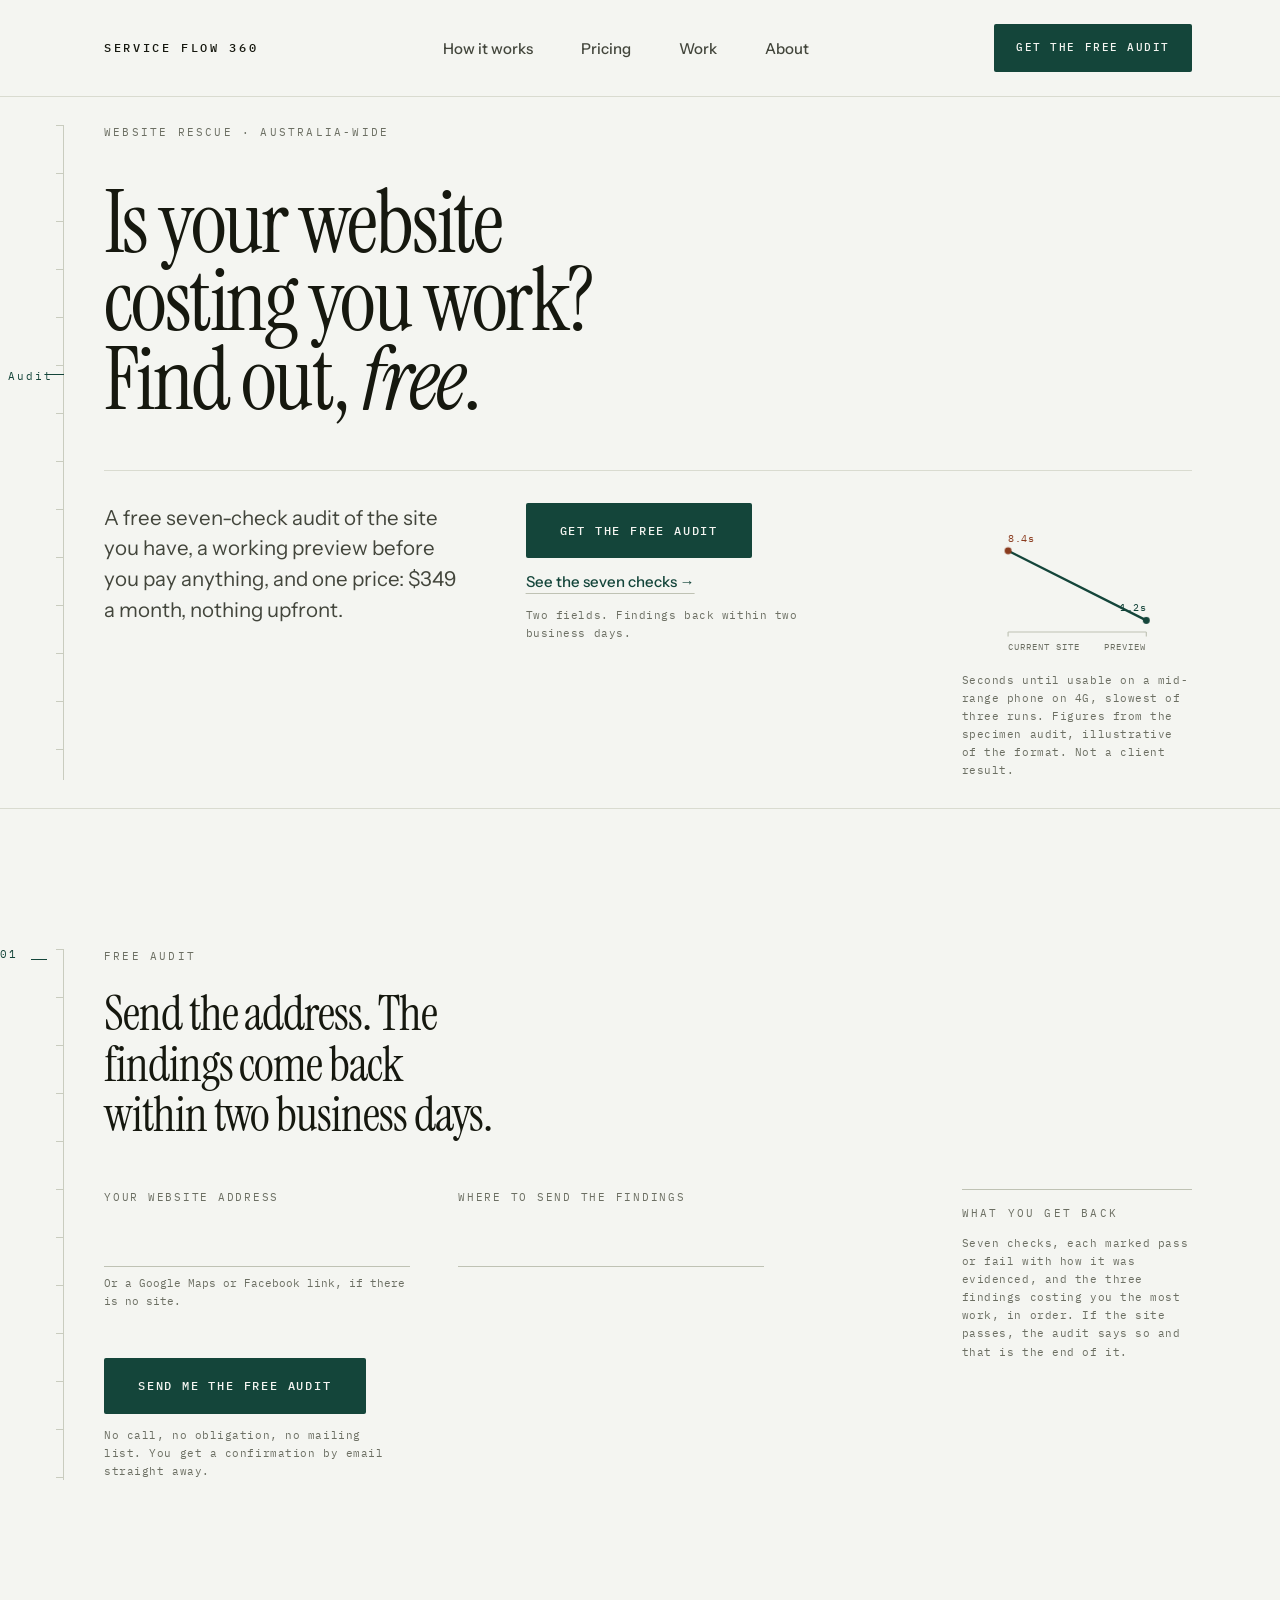
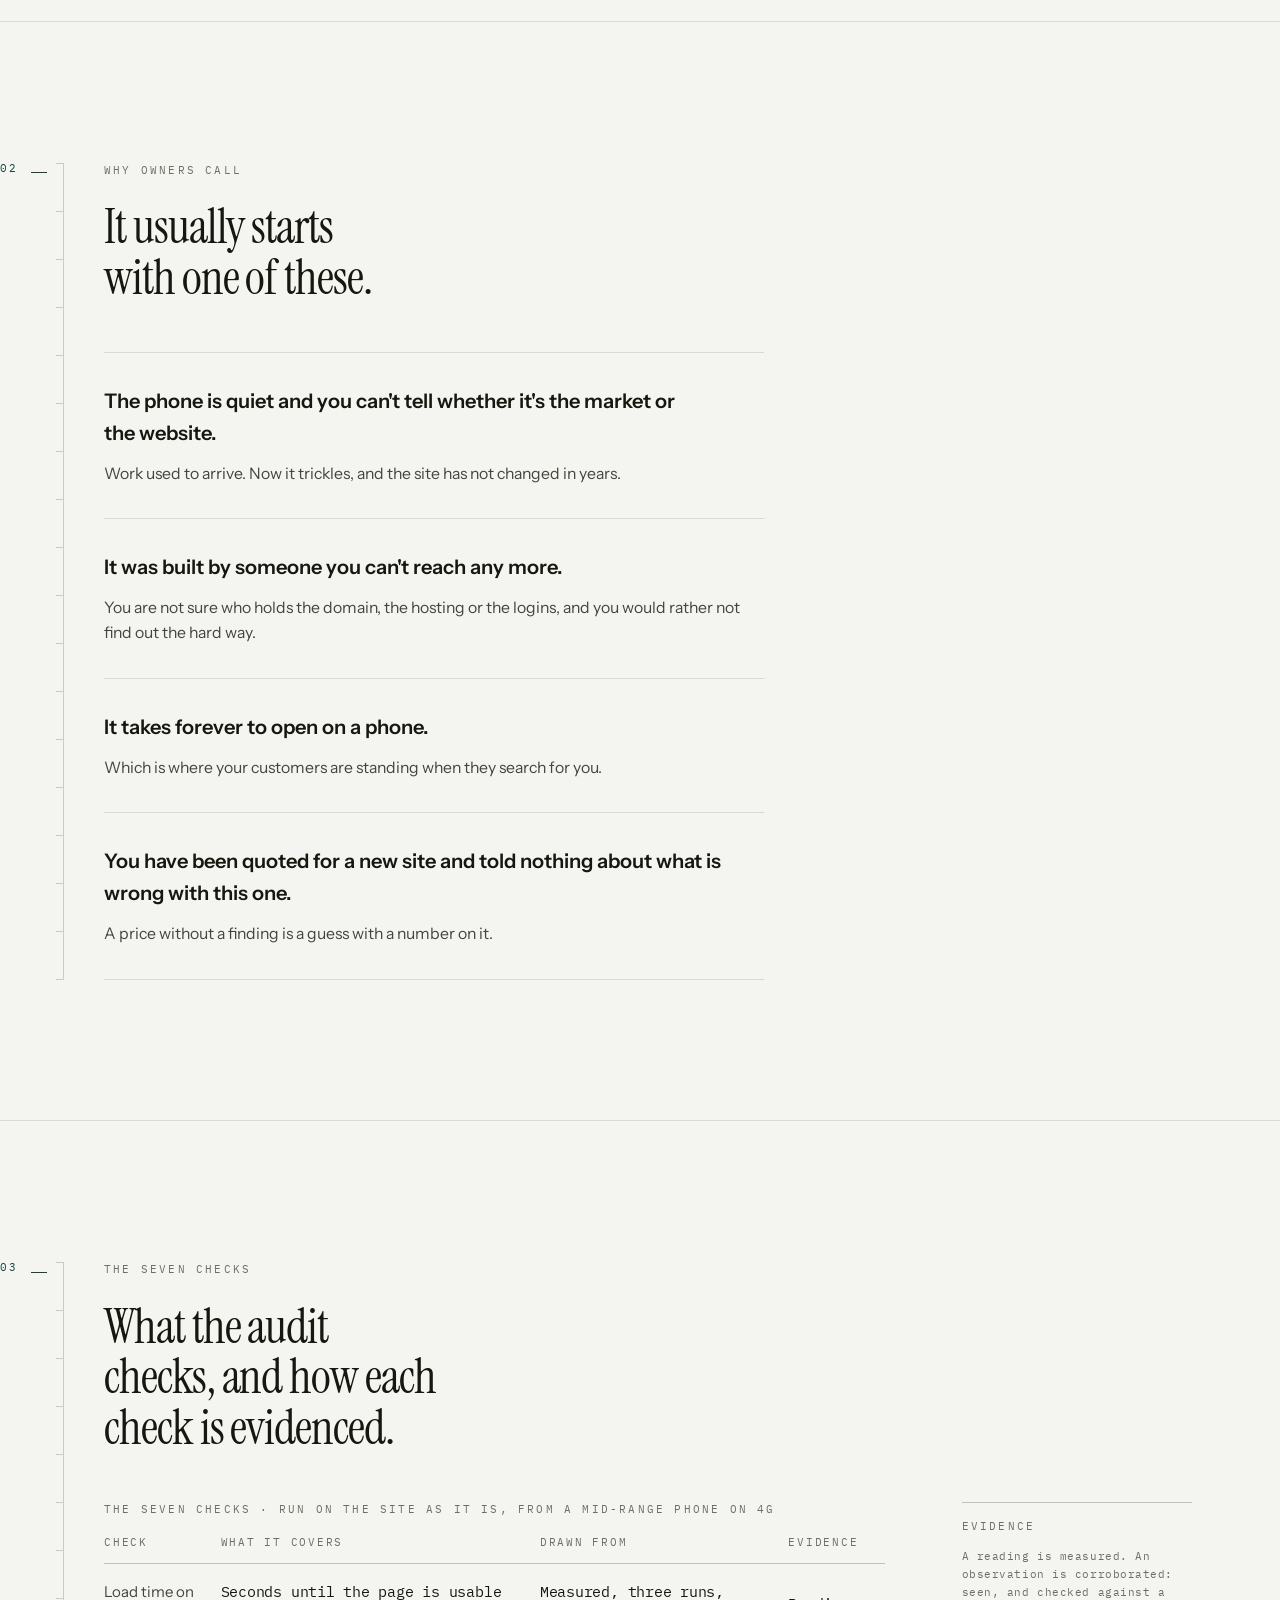
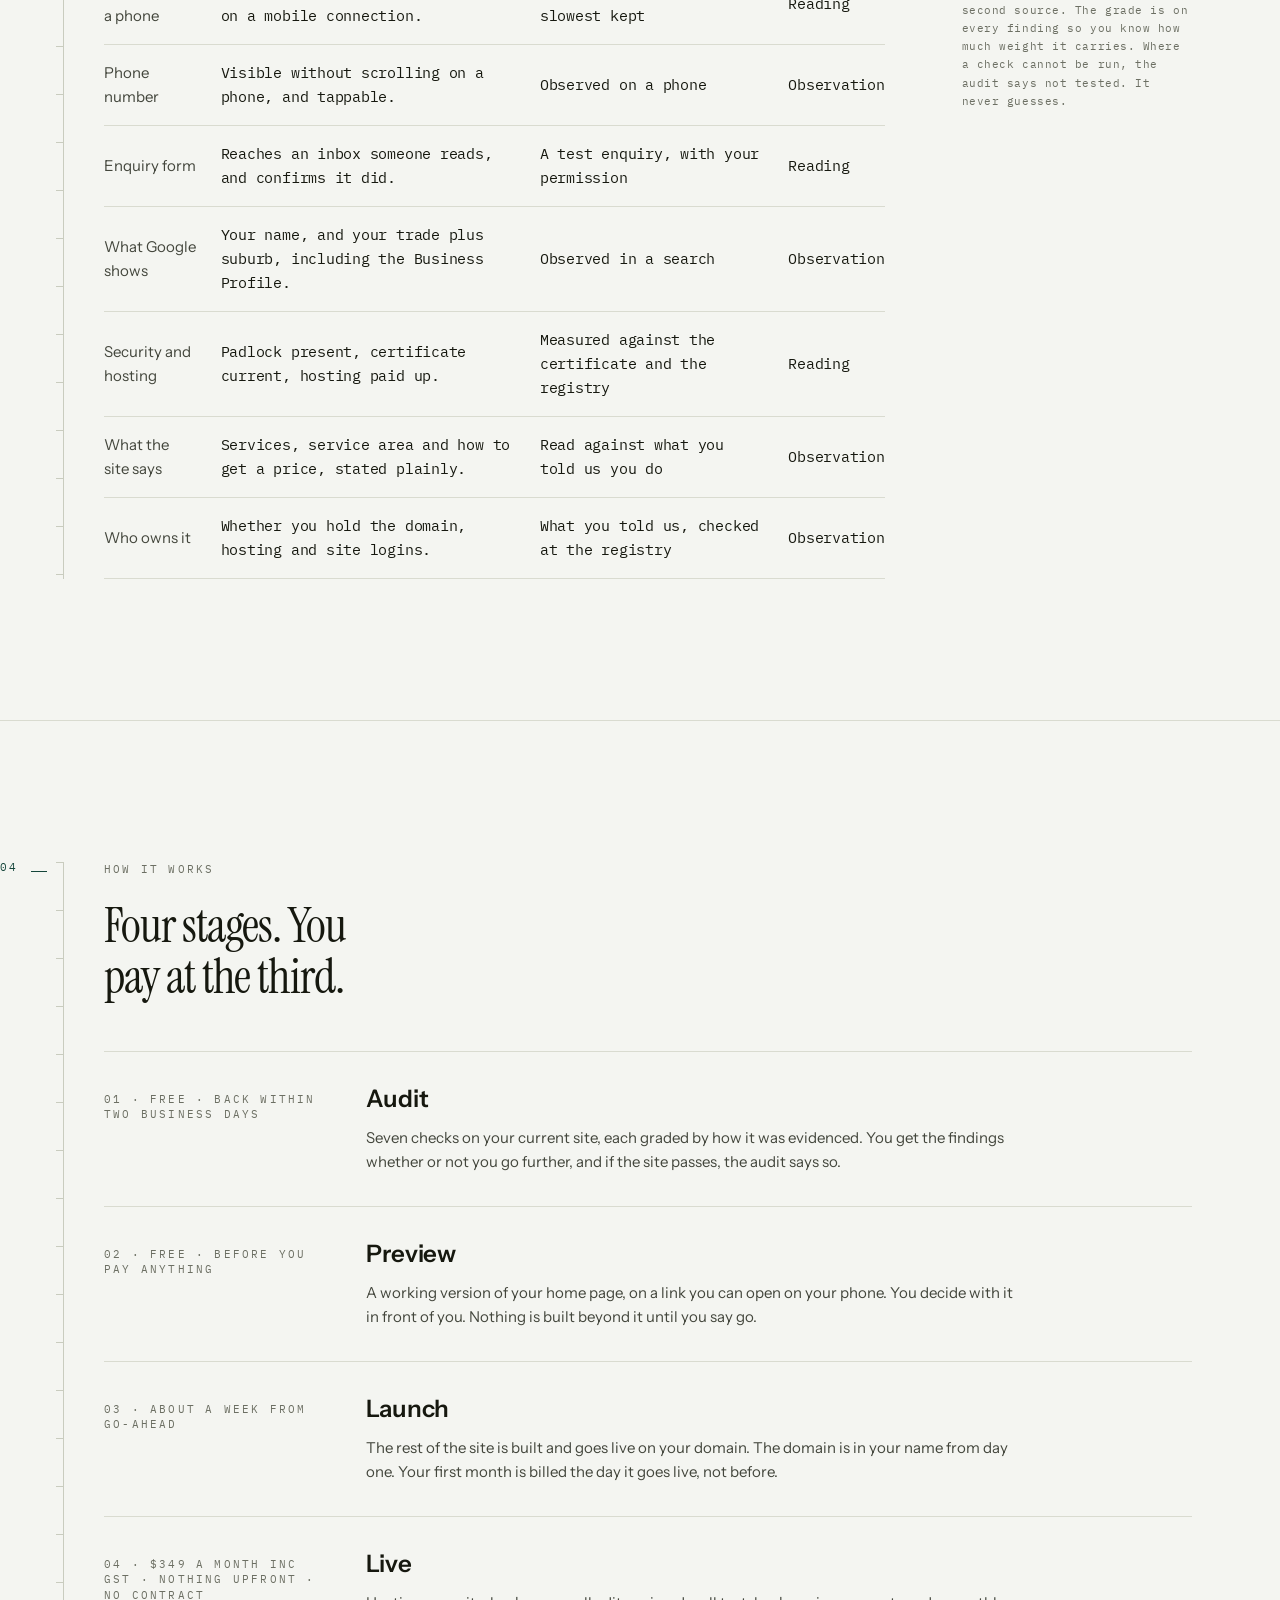
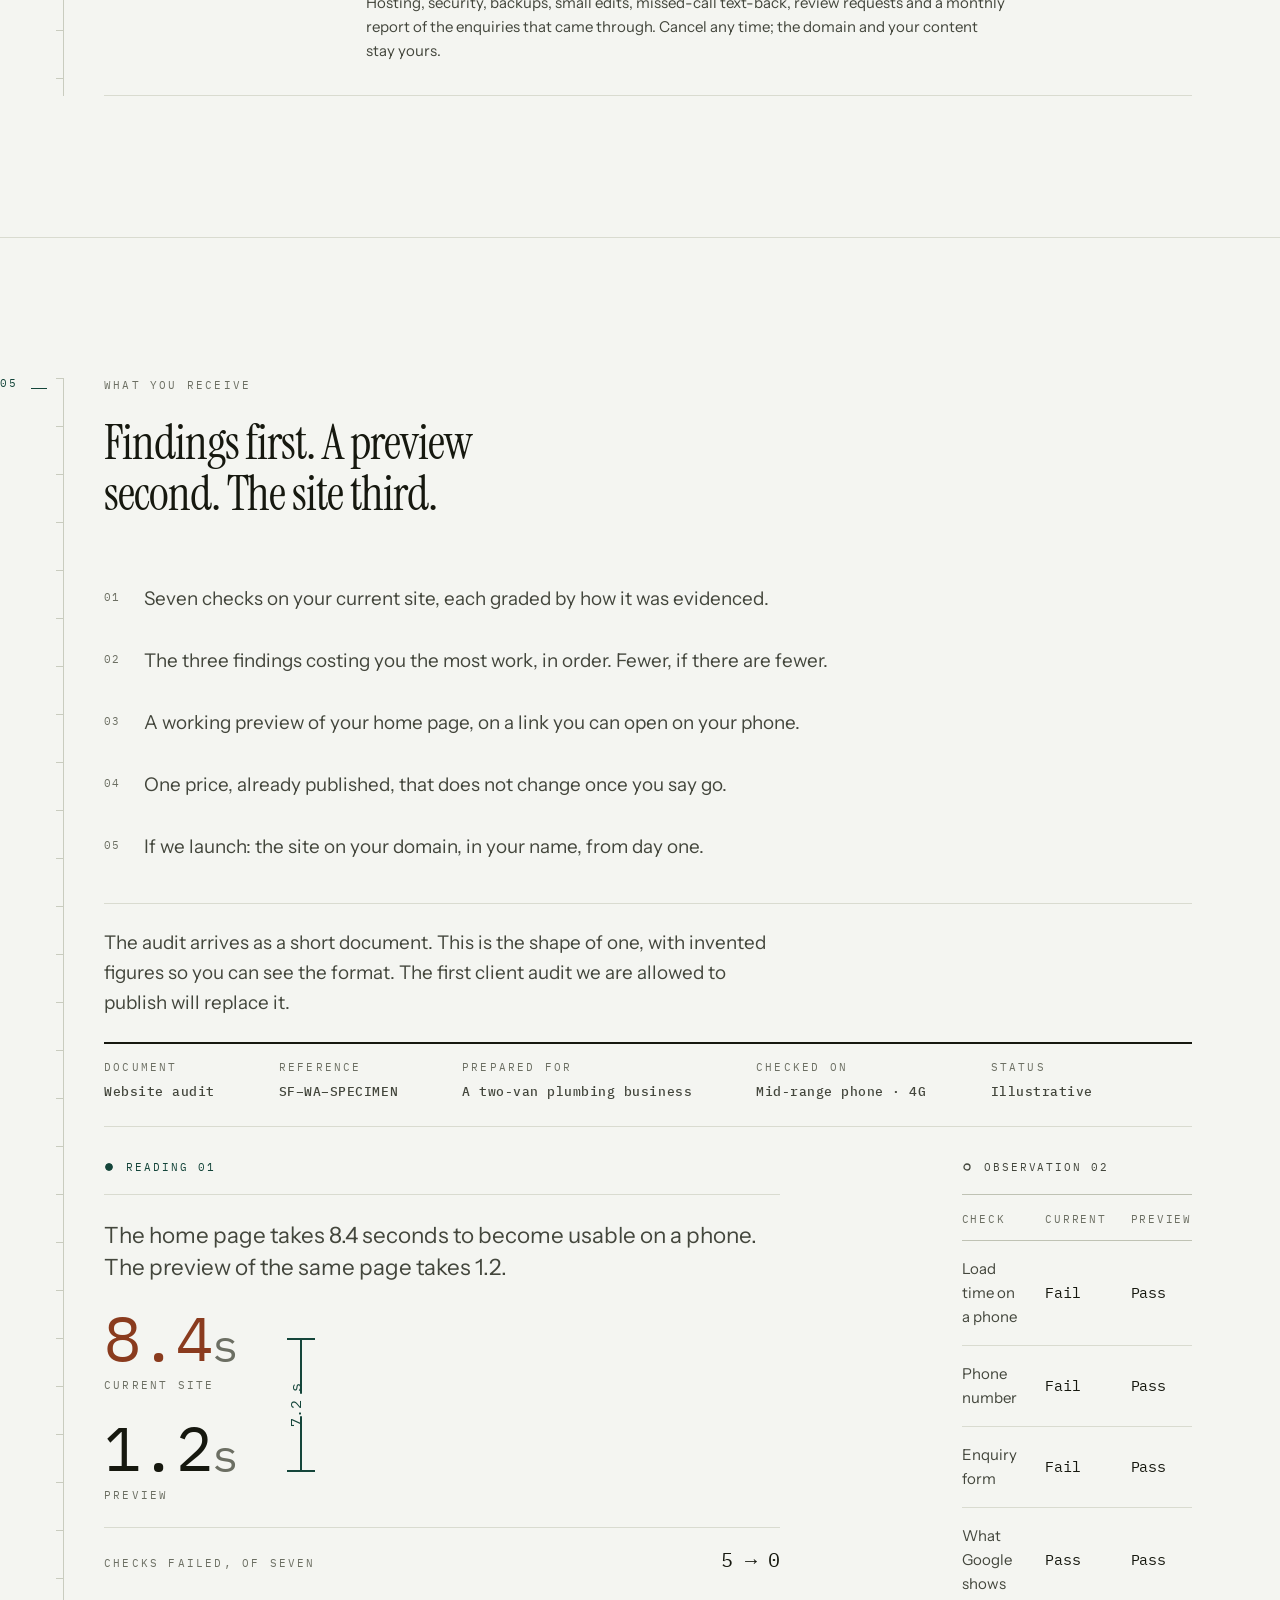
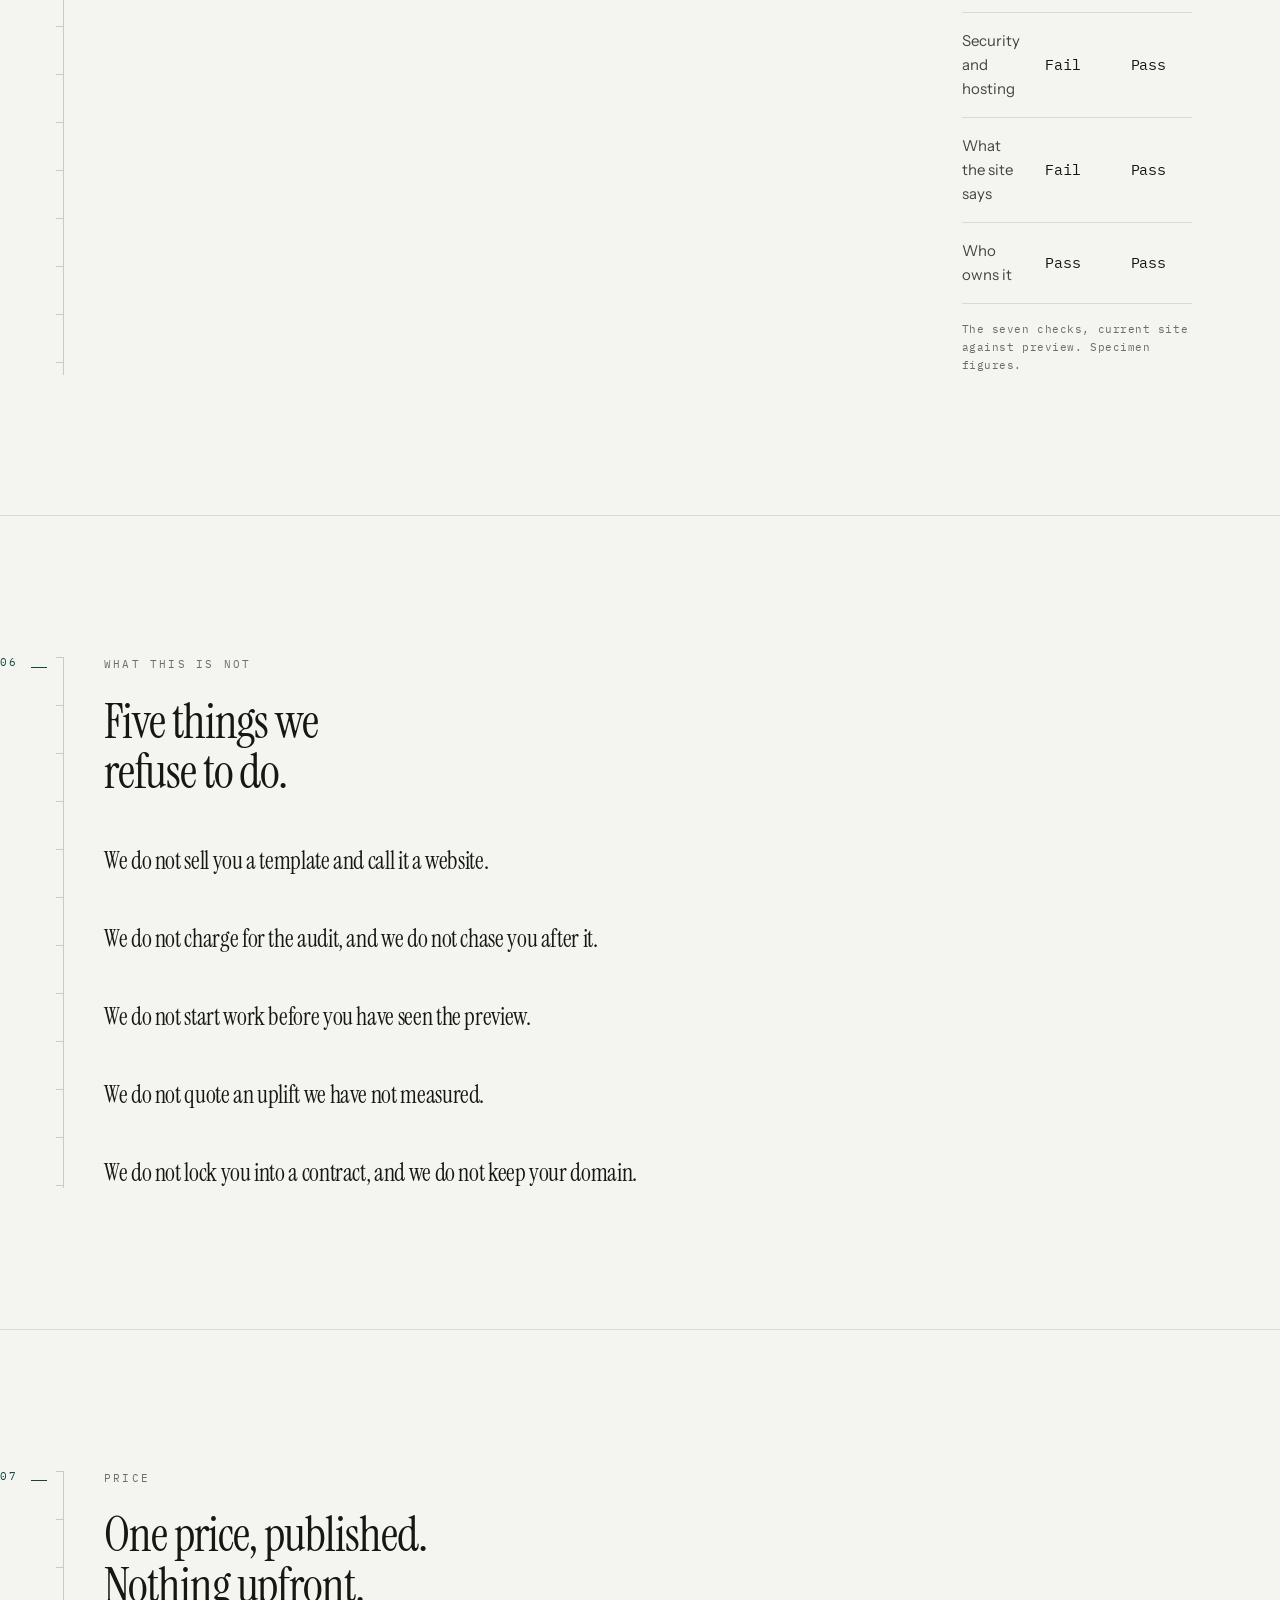
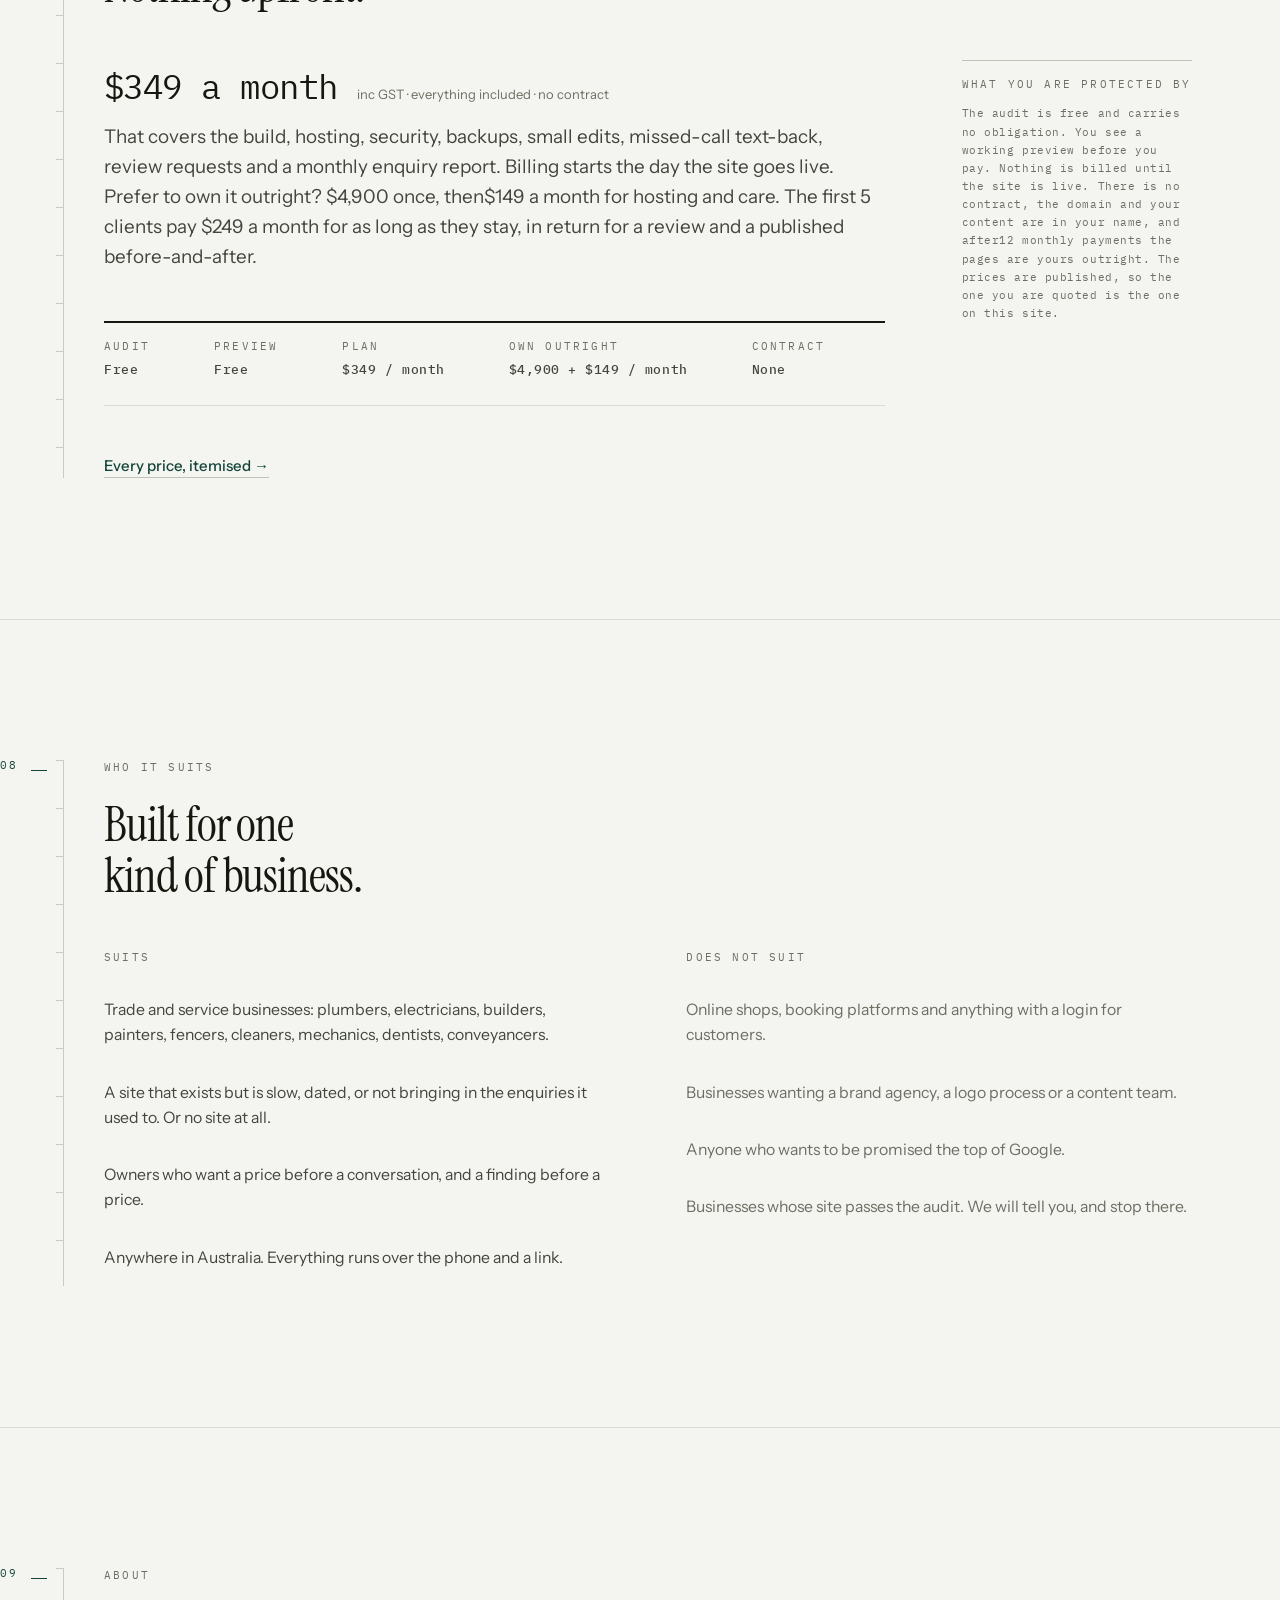
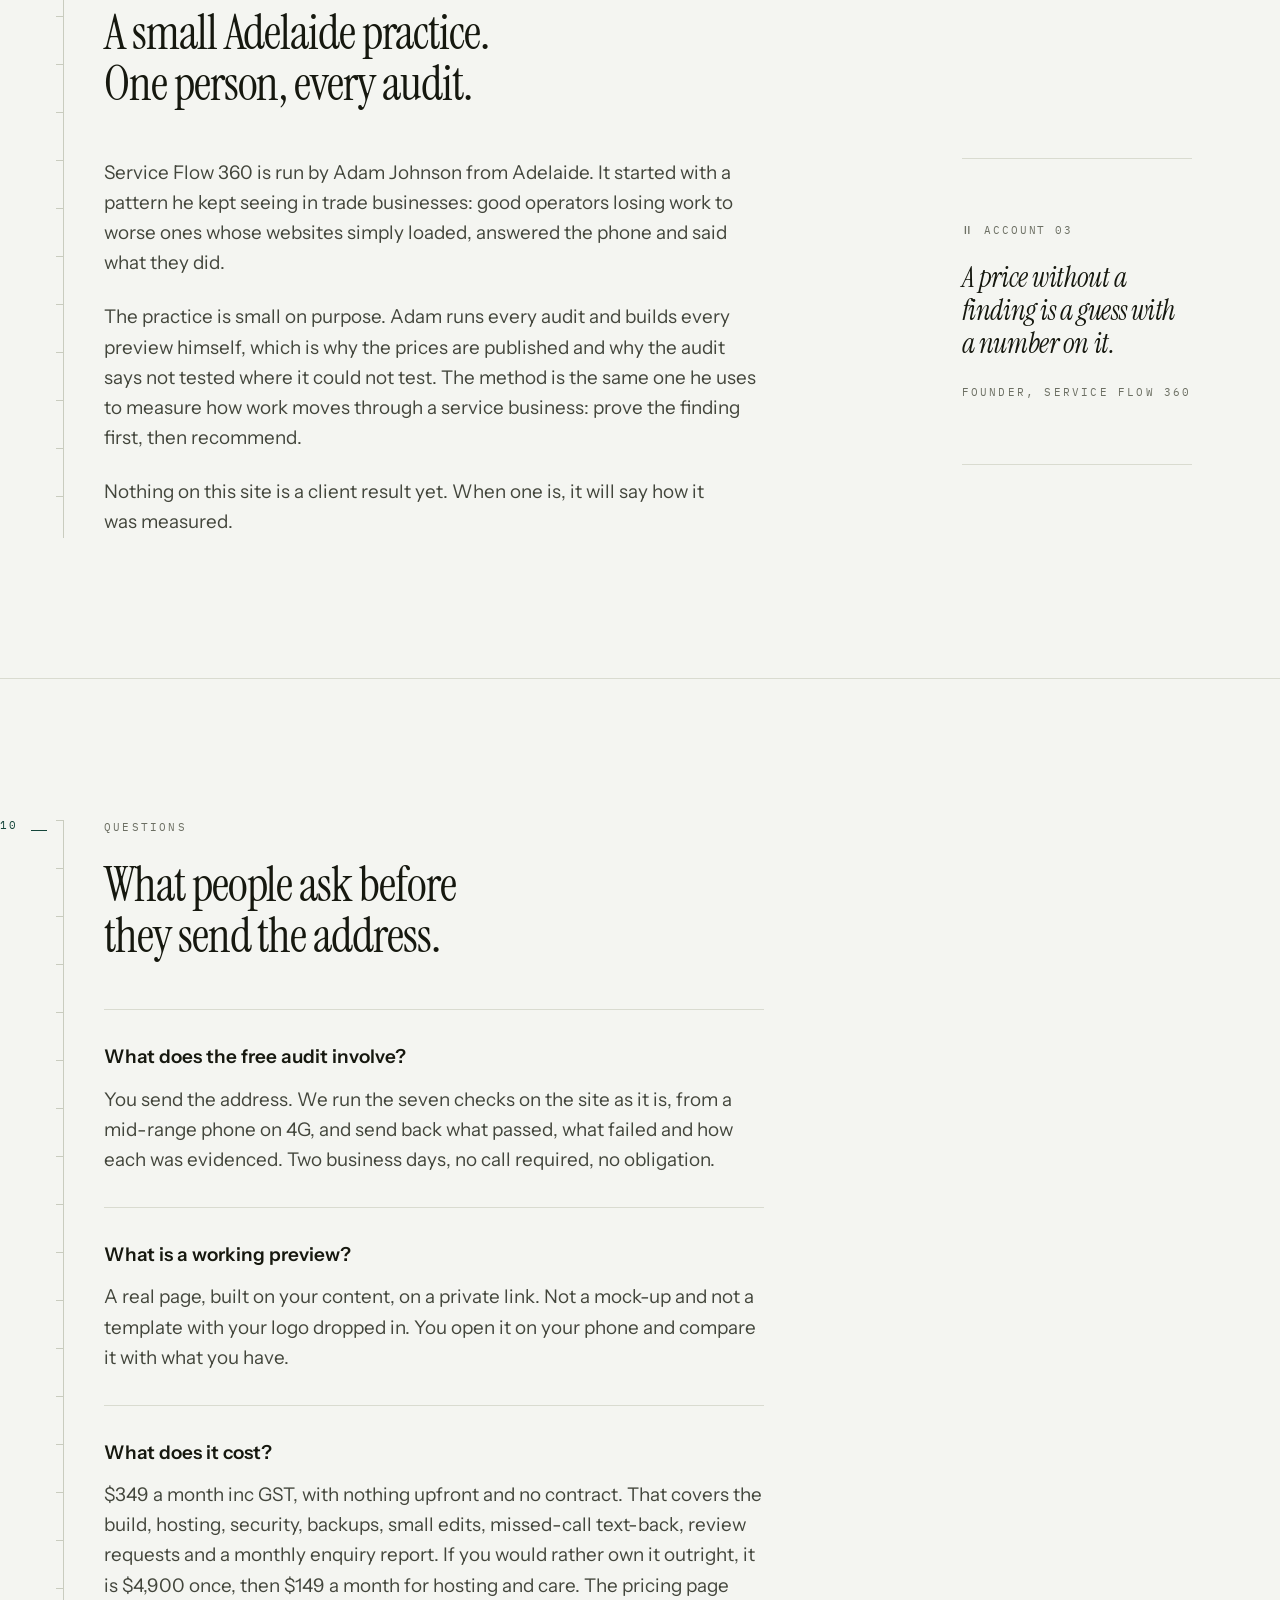
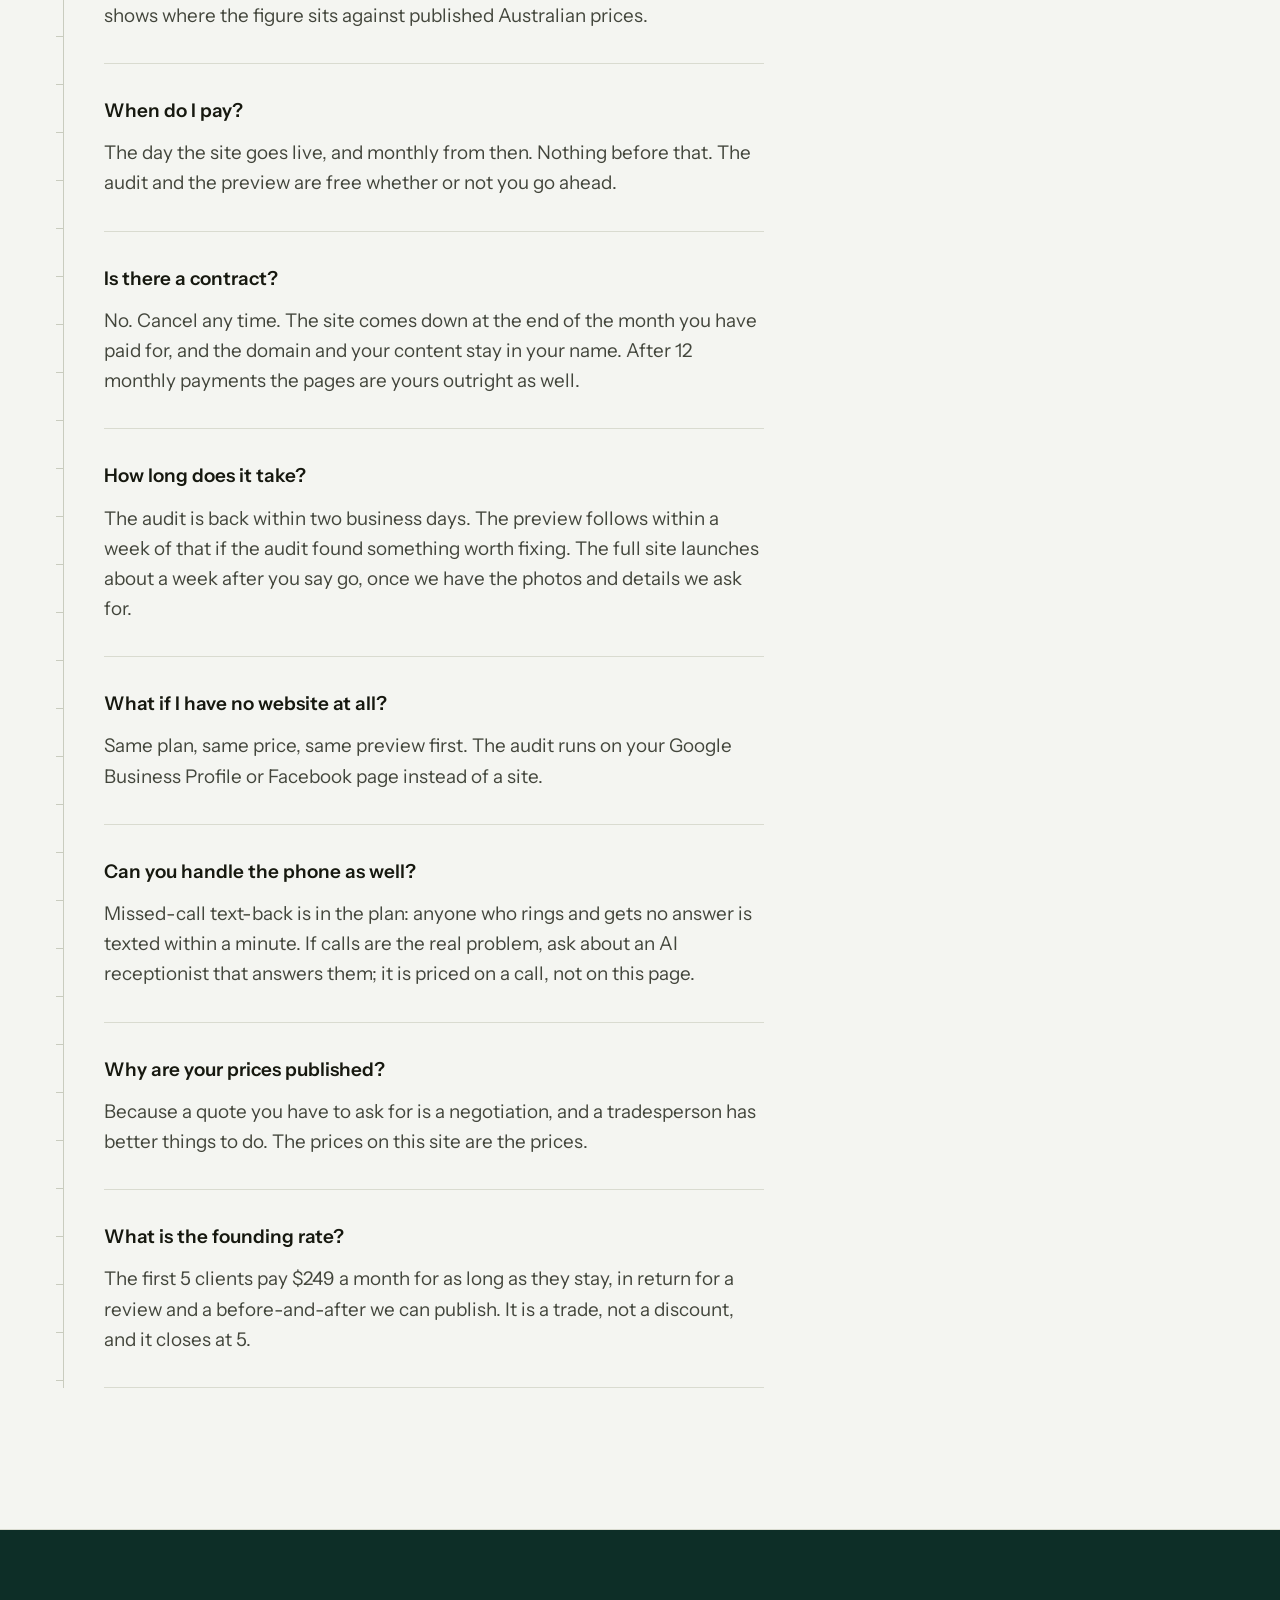
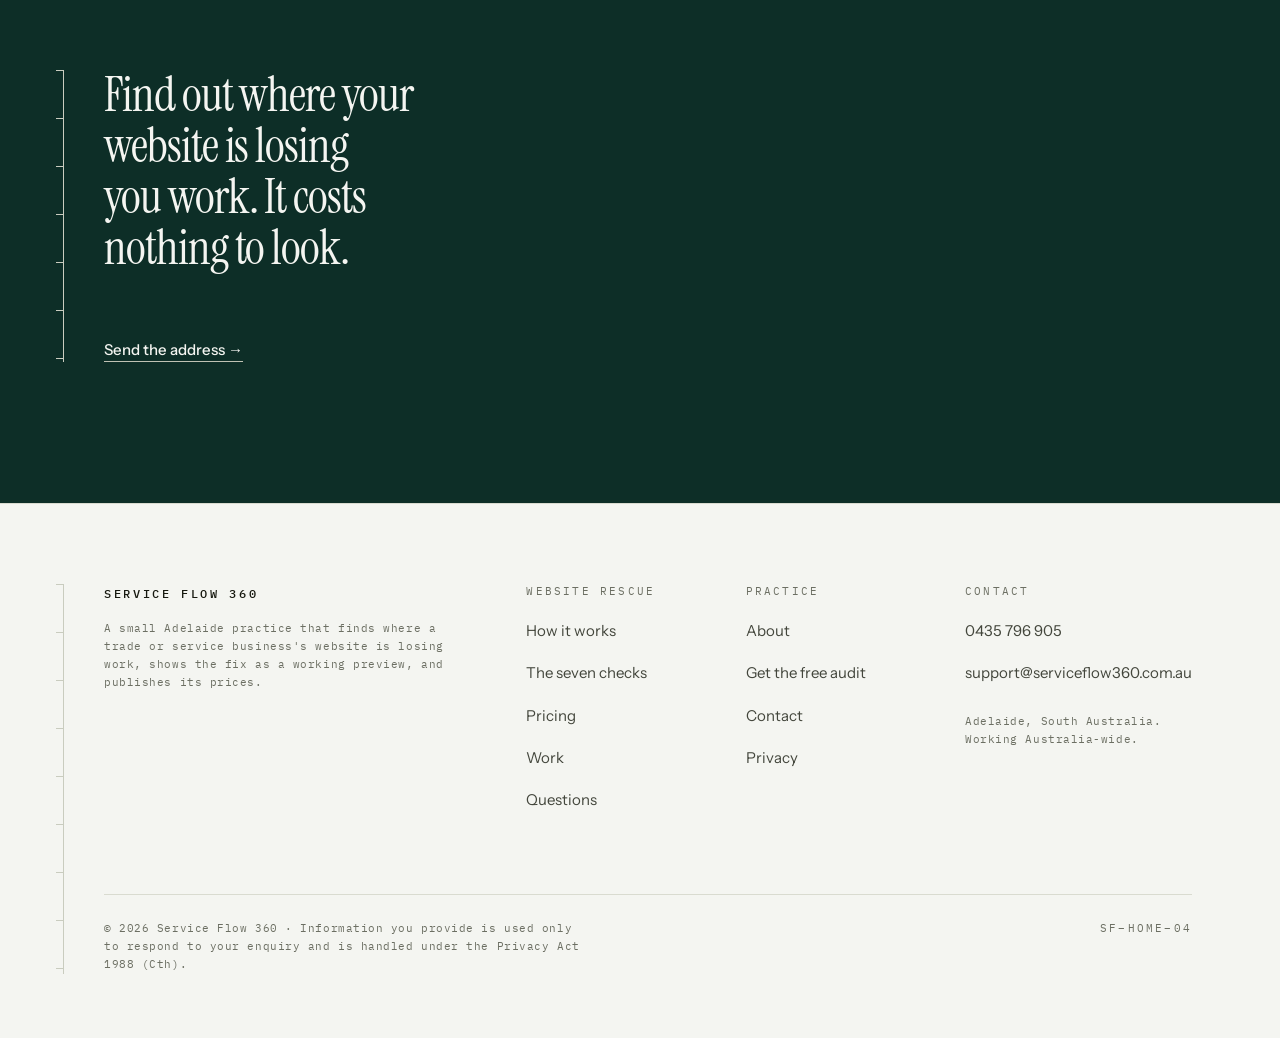
==== commit 6ac8b2c6: "Publish serviceflow360 build fcc24d9" ====
--- a/index.html
+++ b/index.html
@@ -1,7 +1,7 @@
-<!DOCTYPE html><html lang="en-AU" data-astro-cid-hkbrpulz><head><meta charset="utf-8"><meta name="viewport" content="width=device-width, initial-scale=1"><title>Website rescue for trade and service businesses — Service Flow 360</title><meta name="description" content="A free seven-check audit of your website, a working preview before you pay, and one published price: $149 a month, nothing upfront. Australia-wide, from Adelaide."><link rel="canonical" href="https://serviceflow360.com.au/"><meta property="og:type" content="website"><meta property="og:title" content="Website rescue for trade and service businesses — Service Flow 360"><meta property="og:description" content="A free seven-check audit of your website, a working preview before you pay, and one published price: $149 a month, nothing upfront. Australia-wide, from Adelaide."><meta property="og:url" content="https://serviceflow360.com.au/"><meta property="og:locale" content="en_AU"><!-- No og:image. The only card asset on the server advertises the previous
+<!DOCTYPE html><html lang="en-AU" data-astro-cid-hkbrpulz><head><meta charset="utf-8"><meta name="viewport" content="width=device-width, initial-scale=1"><title>Website rescue for trade and service businesses — Service Flow 360</title><meta name="description" content="A free seven-check audit of your website, a working preview before you pay, and one published price: $349 a month inc GST, nothing upfront. Australia-wide, from Adelaide."><link rel="canonical" href="https://serviceflow360.com.au/"><meta property="og:type" content="website"><meta property="og:title" content="Website rescue for trade and service businesses — Service Flow 360"><meta property="og:description" content="A free seven-check audit of your website, a working preview before you pay, and one published price: $349 a month inc GST, nothing upfront. Australia-wide, from Adelaide."><meta property="og:url" content="https://serviceflow360.com.au/"><meta property="og:locale" content="en_AU"><!-- No og:image. The only card asset on the server advertises the previous
        positioning (websites / AI front desk) and would misrepresent the offer
-       in every shared link. Text-only preview until a card is made. --><meta name="twitter:card" content="summary"><meta name="theme-color" content="#F4F5F1" media="(prefers-color-scheme: light)"><meta name="theme-color" content="#14160F" media="(prefers-color-scheme: dark)"><link rel="icon" href="/favicon.svg" type="image/svg+xml"><!-- The H1 is the LCP element and it is set in the serif. Preload both faces. --><link rel="preload" href="/fonts/instrument-serif-400.woff2" as="font" type="font/woff2" crossorigin><link rel="preload" href="/fonts/instrument-serif-400-italic.woff2" as="font" type="font/woff2" crossorigin><script type="application/ld+json">{"@context":"https://schema.org","@type":"ProfessionalService","name":"Service Flow 360","description":"Website rescue for Australian trade and service businesses. A free seven-check audit, a working preview before you pay, published prices, and you own everything.","url":"https://serviceflow360.com.au","areaServed":"Australia","address":{"@type":"PostalAddress","addressLocality":"Adelaide","addressRegion":"SA","addressCountry":"AU"}}</script><link rel="stylesheet" href="/_astro/Section.BHcWdUez.css"><style>.grid[data-astro-cid-6ftvmqcp]{grid-template-columns:minmax(0, 1fr) var(--field);gap:var(--gap);align-items:var(--al);display:grid}.grid[data-astro-cid-6ftvmqcp].solo{grid-template-columns:minmax(0,1fr)}.main[data-astro-cid-6ftvmqcp],.field[data-astro-cid-6ftvmqcp]{min-width:0}@media (width<=860px){.grid[data-astro-cid-6ftvmqcp]{gap:var(--s9);grid-template-columns:1fr}.field[data-astro-cid-6ftvmqcp]{max-width:236px}}
+       in every shared link. Text-only preview until a card is made. --><meta name="twitter:card" content="summary"><meta name="theme-color" content="#F4F5F1" media="(prefers-color-scheme: light)"><meta name="theme-color" content="#14160F" media="(prefers-color-scheme: dark)"><link rel="icon" href="/favicon.svg" type="image/svg+xml"><!-- The H1 is the LCP element and it is set in the serif. Preload both faces. --><link rel="preload" href="/fonts/instrument-serif-400.woff2" as="font" type="font/woff2" crossorigin><link rel="preload" href="/fonts/instrument-serif-400-italic.woff2" as="font" type="font/woff2" crossorigin><script type="application/ld+json">{"@context":"https://schema.org","@type":"ProfessionalService","name":"Service Flow 360","description":"Website rescue for Australian trade and service businesses. A free seven-check audit, a working preview before you pay, published prices, and your domain and content stay yours.","url":"https://serviceflow360.com.au","areaServed":"Australia","address":{"@type":"PostalAddress","addressLocality":"Adelaide","addressRegion":"SA","addressCountry":"AU"}}</script><link rel="stylesheet" href="/_astro/Section.BHcWdUez.css"><style>.grid[data-astro-cid-6ftvmqcp]{grid-template-columns:minmax(0, 1fr) var(--field);gap:var(--gap);align-items:var(--al);display:grid}.grid[data-astro-cid-6ftvmqcp].solo{grid-template-columns:minmax(0,1fr)}.main[data-astro-cid-6ftvmqcp],.field[data-astro-cid-6ftvmqcp]{min-width:0}@media (width<=860px){.grid[data-astro-cid-6ftvmqcp]{gap:var(--s9);grid-template-columns:1fr}.field[data-astro-cid-6ftvmqcp]{max-width:236px}}
 .tw[data-astro-cid-uwabcyt5]{overflow-x:auto}table[data-astro-cid-uwabcyt5]{border-collapse:collapse;width:100%;font-size:var(--t-small)}caption[data-astro-cid-uwabcyt5]{text-align:left;padding-bottom:var(--s4)}th[data-astro-cid-uwabcyt5],td[data-astro-cid-uwabcyt5]{padding:var(--s4) var(--s5) var(--s4) 0}th[data-astro-cid-uwabcyt5]:last-child,td[data-astro-cid-uwabcyt5]:last-child{padding-right:0}thead[data-astro-cid-uwabcyt5] th[data-astro-cid-uwabcyt5]{font-family:var(--mono);font-size:var(--t-label);text-transform:uppercase;letter-spacing:.16em;color:var(--ink-3);text-align:left;padding-top:0;padding-bottom:var(--s3);border-bottom:1px solid var(--rule-2);font-weight:400}tbody[data-astro-cid-uwabcyt5] th[data-astro-cid-uwabcyt5]{text-align:left;color:var(--ink-2);border-bottom:1px solid var(--rule);font-weight:400}td[data-astro-cid-uwabcyt5]{color:var(--ink);border-bottom:1px solid var(--rule);font-variant-numeric:tabular-nums}.n[data-astro-cid-uwabcyt5]{text-align:right}.clay[data-astro-cid-uwabcyt5]{color:var(--clay)}.pine[data-astro-cid-uwabcyt5]{color:var(--pine)}.tb[data-astro-cid-5kyhikxs]{gap:var(--s5) var(--s8);padding:var(--s4) 0 0;flex-wrap:wrap;margin:0;display:flex}.r-hair[data-astro-cid-5kyhikxs]{border-top:1px solid var(--rule)}.r-heavy[data-astro-cid-5kyhikxs]{border-top:2px solid var(--ink);border-bottom:1px solid var(--rule);padding-bottom:var(--s5)}.r-none[data-astro-cid-5kyhikxs]{border-top:0;padding-top:0}.f[data-astro-cid-5kyhikxs]{flex-direction:column;gap:6px;display:flex}.v[data-astro-cid-5kyhikxs]{font-family:var(--mono);letter-spacing:.04em;color:var(--ink-2);font-variant-numeric:tabular-nums;margin:0;font-size:.8125rem;font-weight:500}
 .ev[data-astro-cid-vat3t7xl]{align-items:center;gap:var(--s2);font-family:var(--mono);font-size:var(--t-label);text-transform:uppercase;letter-spacing:.18em;font-variant-numeric:tabular-nums;line-height:1.4;display:inline-flex}.mk[data-astro-cid-vat3t7xl]{flex:none}.mt[data-astro-cid-vat3t7xl]{color:var(--ink-3)}.reading[data-astro-cid-vat3t7xl]{color:var(--pine)}.reading[data-astro-cid-vat3t7xl] .mk[data-astro-cid-vat3t7xl]{fill:var(--pine);stroke:var(--pine)}.observation[data-astro-cid-vat3t7xl]{color:var(--ink-2)}.observation[data-astro-cid-vat3t7xl] .mk[data-astro-cid-vat3t7xl]{fill:none;stroke:var(--ink-2)}.account[data-astro-cid-vat3t7xl]{color:var(--ink-3)}.account[data-astro-cid-vat3t7xl] .mk[data-astro-cid-vat3t7xl]{fill:none;stroke:var(--ink-3)}.calculation[data-astro-cid-vat3t7xl]{color:var(--pine);font-style:italic}.calculation[data-astro-cid-vat3t7xl] .mk[data-astro-cid-vat3t7xl]{fill:none;stroke:var(--pine)}.span[data-astro-cid-z4wg6vwh]{flex:none;width:auto;height:auto;overflow:visible}.v[data-astro-cid-z4wg6vwh]{font-family:var(--mono);font-variant-numeric:tabular-nums;letter-spacing:-.015em}.rb[data-astro-cid-yewg6myb]{gap:var(--s5);flex-direction:column;max-width:52ch;display:flex}.hd[data-astro-cid-yewg6myb]{border-bottom:1px solid var(--rule);padding-bottom:var(--s3)}.st[data-astro-cid-yewg6myb]{font-size:var(--t-lead);color:var(--ink-2);line-height:1.45}.meas[data-astro-cid-yewg6myb]{align-items:center;gap:var(--s7);display:flex}.pair[data-astro-cid-yewg6myb]{gap:var(--s5);flex-direction:column;display:flex}.one[data-astro-cid-yewg6myb]{gap:var(--s2);flex-direction:column;display:flex}.fig[data-astro-cid-yewg6myb]{font-size:var(--t-figure);color:var(--ink);line-height:1}.fig[data-astro-cid-yewg6myb].clay{color:var(--clay)}.sp[data-astro-cid-yewg6myb]{flex:none}.der[data-astro-cid-yewg6myb]{justify-content:space-between;align-items:baseline;gap:var(--s5);border-top:1px solid var(--rule);padding-top:var(--s4);display:flex}.dv[data-astro-cid-yewg6myb]{color:var(--ink);font-size:1.25rem}@media (width<=560px){.meas[data-astro-cid-yewg6myb]{gap:var(--s5)}}.mf[data-astro-cid-bjvameon]{gap:var(--s4);flex-direction:column;margin:0;display:flex}.hd[data-astro-cid-bjvameon]{border-bottom:1px solid var(--rule-2);padding-bottom:var(--s3)}.fg[data-astro-cid-bjvameon] svg:not(.span){width:100%;height:auto;overflow:visible}figcaption[data-astro-cid-bjvameon]{max-width:42ch}
 </style><link rel="stylesheet" href="/_astro/index.BBhfJFx_.css"><style>.field[data-astro-cid-wul7fgjm]{gap:var(--s2);flex-direction:column;margin:0;display:flex}.field[data-astro-cid-wul7fgjm].wide{grid-column:1/-1}label[data-astro-cid-wul7fgjm]{font-family:var(--mono);font-size:var(--t-label);text-transform:uppercase;letter-spacing:.16em;color:var(--ink-3)}input[data-astro-cid-wul7fgjm],textarea[data-astro-cid-wul7fgjm]{border:0;border-bottom:1px solid var(--rule-2);padding:var(--s3) 0;font-family:var(--sans);color:var(--ink);width:100%;transition:border-color .16s var(--ease);background:0 0;border-radius:0;font-size:1.0625rem}textarea[data-astro-cid-wul7fgjm]{resize:vertical}input[data-astro-cid-wul7fgjm]:focus,textarea[data-astro-cid-wul7fgjm]:focus{border-bottom-color:var(--pine);padding-bottom:calc(var(--s3) - 1px);border-bottom-width:2px;outline:none}input[data-astro-cid-wul7fgjm]:focus-visible,textarea[data-astro-cid-wul7fgjm]:focus-visible{outline:3px solid var(--pine);outline-offset:4px}:is(input[data-astro-cid-wul7fgjm]:user-invalid,textarea[data-astro-cid-wul7fgjm]:user-invalid){border-bottom-color:var(--clay);padding-bottom:calc(var(--s3) - 1px);border-bottom-width:2px}.err[data-astro-cid-wul7fgjm]{font-family:var(--mono);font-size:var(--t-label);color:var(--clay);display:none}input[data-astro-cid-wul7fgjm]:user-invalid~.err[data-astro-cid-wul7fgjm]{display:block}.hint[data-astro-cid-wul7fgjm]{font-family:var(--mono);font-size:var(--t-label);color:var(--ink-3)}
-</style></head><body data-astro-cid-hkbrpulz><a class="skip-link" href="#main" data-astro-cid-hkbrpulz>Skip to content</a><header class="nav" data-astro-cid-wpvy4v7s><div class="wrap nav-in" data-astro-cid-wpvy4v7s><a class="brand" href="/" data-astro-cid-wpvy4v7s>Service&nbsp;Flow&nbsp;360</a><nav aria-label="Primary" data-astro-cid-wpvy4v7s><ul role="list" data-astro-cid-wpvy4v7s><li data-astro-cid-wpvy4v7s><a href="#how" data-astro-cid-wpvy4v7s>How it works</a></li><li data-astro-cid-wpvy4v7s><a href="/pricing" data-astro-cid-wpvy4v7s>Pricing</a></li><li data-astro-cid-wpvy4v7s><a href="/work" data-astro-cid-wpvy4v7s>Work</a></li><li data-astro-cid-wpvy4v7s><a href="#about" data-astro-cid-wpvy4v7s>About</a></li></ul></nav><a class="cta" href="/get-audit" data-astro-cid-wpvy4v7s>Get the free audit</a></div></header><main id="main" class="main fh" data-astro-cid-hkbrpulz><div class="hero" data-astro-cid-ge2uvauf><div class="wrap" data-astro-cid-ge2uvauf><div class="rule" aria-hidden="true" data-astro-cid-cn7sczra></div><span class="datum" aria-hidden="true" data-astro-cid-ge2uvauf><span data-astro-cid-ge2uvauf>Audit</span></span><p class="label" data-astro-cid-ge2uvauf>Website rescue · Australia-wide</p><h1 data-astro-cid-ge2uvauf>Is your website <br data-astro-cid-lcdefpme>costing you work? <br data-astro-cid-lcdefpme>Find out, <em data-astro-cid-lcdefpme>free</em>.</h1><div class="under" data-astro-cid-ge2uvauf><div class="act" data-astro-cid-ge2uvauf><p class="deck" data-astro-cid-ge2uvauf>A free seven-check audit of the site you have, a working preview before you pay anything, and one price: $149 a month, nothing upfront.</p><div class="act" data-astro-cid-amjew3wo><a class="btn" href="#audit" data-astro-cid-amjew3wo>Get the free audit</a><a class="alt" href="#checks" data-astro-cid-amjew3wo>See the seven checks &rarr;</a><p class="micro" data-astro-cid-amjew3wo>Two fields. Findings back within two business days.</p></div></div><div class="field" data-astro-cid-ge2uvauf><figure class="hfig" data-astro-cid-lcdefpme><svg class="chart" viewBox="0 0 200 132" role="img" aria-labelledby="hfT hfD" data-astro-cid-lcdefpme><title id="hfT">Seconds until usable on a phone, current site against preview</title><desc id="hfD" data-astro-cid-lcdefpme>The current site takes 8.4 seconds to become usable on a mid-range phone on 4G. The preview takes 1.2 seconds. Illustrative figures from the specimen audit.</desc><line x1="40" y1="112" x2="160" y2="112" stroke="var(--rule-2)" stroke-width="1" data-astro-cid-lcdefpme></line><line x1="40" y1="112" x2="40" y2="116" stroke="var(--rule-2)" stroke-width="1" data-astro-cid-lcdefpme></line><line x1="160" y1="112" x2="160" y2="116" stroke="var(--rule-2)" stroke-width="1" data-astro-cid-lcdefpme></line><path class="draw" pathLength="1" d="M40,41.44 L160,101.92" fill="none" stroke="var(--pine)" stroke-width="2" stroke-linecap="round" data-astro-cid-lcdefpme></path><circle class="after" cx="40" cy="41.44" r="3" fill="var(--clay)" data-astro-cid-lcdefpme></circle><circle class="after" cx="160" cy="101.92" r="3" fill="var(--pine)" data-astro-cid-lcdefpme></circle><text class="ct after" x="40" y="33.44" fill="var(--clay)" data-astro-cid-lcdefpme>8.4s</text><text class="ct after" x="160" y="93.92" text-anchor="end" fill="var(--pine)" data-astro-cid-lcdefpme>1.2s</text><text class="ct cx" x="40" y="128" fill="var(--ink-3)" data-astro-cid-lcdefpme>CURRENT SITE</text><text class="ct cx" x="160" y="128" text-anchor="end" fill="var(--ink-3)" data-astro-cid-lcdefpme>PREVIEW</text></svg><div class="sr-only" data-astro-cid-lcdefpme><table data-astro-cid-lcdefpme><caption data-astro-cid-lcdefpme>Seconds until usable on a mid-range phone on 4G, illustrative</caption><thead data-astro-cid-lcdefpme><tr data-astro-cid-lcdefpme><th scope="col" data-astro-cid-lcdefpme>Page</th><th scope="col" data-astro-cid-lcdefpme>Seconds</th></tr></thead><tbody data-astro-cid-lcdefpme><tr data-astro-cid-lcdefpme><th scope="row" data-astro-cid-lcdefpme>Current site</th><td data-astro-cid-lcdefpme>8.4</td></tr><tr data-astro-cid-lcdefpme><th scope="row" data-astro-cid-lcdefpme>Preview</th><td data-astro-cid-lcdefpme>1.2</td></tr></tbody></table></div><figcaption class="micro" data-astro-cid-lcdefpme>Seconds until usable on a mid-range phone on 4G, slowest of three runs. Figures from the specimen audit, illustrative of the format. Not a client result.</figcaption></figure></div></div></div></div><section class="sec div" id="audit" data-astro-cid-w6ymvdtg><div class="wrap" data-astro-cid-w6ymvdtg><div class="rule" aria-hidden="true" data-astro-cid-cn7sczra></div><div class="mark" aria-hidden="true" data-astro-cid-w6ymvdtg><i data-astro-cid-w6ymvdtg></i><span data-astro-cid-w6ymvdtg>01</span></div><div class="inner" data-astro-cid-w6ymvdtg><header class="head" data-astro-cid-w6ymvdtg><p class="label" data-astro-cid-w6ymvdtg>Free audit</p><h2 data-astro-cid-w6ymvdtg>Send the address. The findings come back within two business days.</h2></header><div class="grid" style="--al:start" data-astro-cid-6ftvmqcp><div class="main" data-astro-cid-6ftvmqcp><form class="audit" method="POST" action="https://formsubmit.co/support@serviceflow360.com.au" novalidate data-astro-cid-lcdefpme><input type="hidden" name="_subject" value="Free audit request — home page" data-astro-cid-lcdefpme><input type="hidden" name="_captcha" value="false" data-astro-cid-lcdefpme><input type="hidden" name="_template" value="table" data-astro-cid-lcdefpme><input type="hidden" name="_next" value="https://ethads.github.io/thanks" data-astro-cid-lcdefpme><input type="hidden" name="_autoresponse" value="Thanks. Your website address has reached Adam at Service Flow 360. The seven-check audit comes back within two business days, with what passed, what failed and how each was checked. There is nothing to do until then. If it is urgent, call 0435 796 905." data-astro-cid-lcdefpme><input type="hidden" name="source" value="home" data-astro-cid-lcdefpme><div class="fields" data-astro-cid-lcdefpme><p class="field" data-astro-cid-wul7fgjm><label for="website" data-astro-cid-wul7fgjm>Your website address</label><input type="text" id="website" name="website" autocomplete="url" aria-describedby="website-hint" data-astro-cid-wul7fgjm><span class="hint" id="website-hint" data-astro-cid-wul7fgjm>Or a Google Maps or Facebook link, if there is no site.</span></p><p class="field" data-astro-cid-wul7fgjm><label for="email" data-astro-cid-wul7fgjm>Where to send the findings</label><input type="email" id="email" name="email" autocomplete="email" aria-describedby="email-err" data-astro-cid-wul7fgjm><span class="err" id="email-err" data-astro-cid-wul7fgjm>That does not look like an email address.</span></p></div><p class="hp" aria-hidden="true" data-astro-cid-lcdefpme><label for="company_website" data-astro-cid-lcdefpme>Leave this field empty</label><input type="text" name="_honey" id="company_website" tabindex="-1" autocomplete="off" data-astro-cid-lcdefpme></p><div class="act" data-astro-cid-amjew3wo><button type="submit" class="btn" data-astro-cid-amjew3wo>Send me the free audit</button><p class="micro" data-astro-cid-amjew3wo>No call, no obligation, no mailing list. You get a confirmation by email straight away.</p></div></form></div><div class="field" data-astro-cid-6ftvmqcp><div class="note" data-astro-cid-lcdefpme><p class="label" data-astro-cid-lcdefpme>What you get back</p><p class="micro" data-astro-cid-lcdefpme>Seven checks, each marked pass or fail with how it was evidenced, and the three findings costing you the most work, in order. If the site passes, the audit says so and that is the end of it.</p></div></div></div></div></div></section><section class="sec div" data-astro-cid-w6ymvdtg><div class="wrap" data-astro-cid-w6ymvdtg><div class="rule" aria-hidden="true" data-astro-cid-cn7sczra></div><div class="mark" aria-hidden="true" data-astro-cid-w6ymvdtg><i data-astro-cid-w6ymvdtg></i><span data-astro-cid-w6ymvdtg>02</span></div><div class="inner" data-astro-cid-w6ymvdtg><header class="head" data-astro-cid-w6ymvdtg><p class="label" data-astro-cid-w6ymvdtg>Why owners call</p><h2 data-astro-cid-w6ymvdtg>It usually starts with one of these.</h2></header><div class="rows" data-astro-cid-lcdefpme><div class="row" data-astro-cid-lcdefpme><p class="row-h" data-astro-cid-lcdefpme>The phone is quiet and you can&#39;t tell whether it&#39;s the market or the website.</p><p class="row-p" data-astro-cid-lcdefpme>Work used to arrive. Now it trickles, and the site has not changed in years.</p></div><div class="row" data-astro-cid-lcdefpme><p class="row-h" data-astro-cid-lcdefpme>It was built by someone you can&#39;t reach any more.</p><p class="row-p" data-astro-cid-lcdefpme>You are not sure who holds the domain, the hosting or the logins, and you would rather not find out the hard way.</p></div><div class="row" data-astro-cid-lcdefpme><p class="row-h" data-astro-cid-lcdefpme>It takes forever to open on a phone.</p><p class="row-p" data-astro-cid-lcdefpme>Which is where your customers are standing when they search for you.</p></div><div class="row" data-astro-cid-lcdefpme><p class="row-h" data-astro-cid-lcdefpme>You have been quoted for a new site and told nothing about what is wrong with this one.</p><p class="row-p" data-astro-cid-lcdefpme>A price without a finding is a guess with a number on it.</p></div></div></div></div></section><section class="sec div" id="checks" data-astro-cid-w6ymvdtg><div class="wrap" data-astro-cid-w6ymvdtg><div class="rule" aria-hidden="true" data-astro-cid-cn7sczra></div><div class="mark" aria-hidden="true" data-astro-cid-w6ymvdtg><i data-astro-cid-w6ymvdtg></i><span data-astro-cid-w6ymvdtg>03</span></div><div class="inner" data-astro-cid-w6ymvdtg><header class="head" data-astro-cid-w6ymvdtg><p class="label" data-astro-cid-w6ymvdtg>The seven checks</p><h2 data-astro-cid-w6ymvdtg>What the audit checks, and how each check is evidenced.</h2></header><div class="grid" style="--al:start" data-astro-cid-6ftvmqcp><div class="main" data-astro-cid-6ftvmqcp><div class="tw measures" data-astro-cid-uwabcyt5><table data-astro-cid-uwabcyt5><caption class="label" data-astro-cid-uwabcyt5>The seven checks · run on the site as it is, from a mid-range phone on 4G</caption><thead data-astro-cid-uwabcyt5><tr data-astro-cid-uwabcyt5><th scope="col" data-astro-cid-uwabcyt5>Check</th><th scope="col" data-astro-cid-uwabcyt5>What it covers</th><th scope="col" data-astro-cid-uwabcyt5>Drawn from</th><th scope="col" data-astro-cid-uwabcyt5>Evidence</th></tr></thead><tbody data-astro-cid-uwabcyt5><tr data-astro-cid-uwabcyt5><th scope="row" data-astro-cid-uwabcyt5>Load time on a phone</th><td class="num" data-astro-cid-uwabcyt5>Seconds until the page is usable on a mobile connection.</td><td class="num" data-astro-cid-uwabcyt5>Measured, three runs, slowest kept</td><td class="num" data-astro-cid-uwabcyt5>Reading</td></tr><tr data-astro-cid-uwabcyt5><th scope="row" data-astro-cid-uwabcyt5>Phone number</th><td class="num" data-astro-cid-uwabcyt5>Visible without scrolling on a phone, and tappable.</td><td class="num" data-astro-cid-uwabcyt5>Observed on a phone</td><td class="num" data-astro-cid-uwabcyt5>Observation</td></tr><tr data-astro-cid-uwabcyt5><th scope="row" data-astro-cid-uwabcyt5>Enquiry form</th><td class="num" data-astro-cid-uwabcyt5>Reaches an inbox someone reads, and confirms it did.</td><td class="num" data-astro-cid-uwabcyt5>A test enquiry, with your permission</td><td class="num" data-astro-cid-uwabcyt5>Reading</td></tr><tr data-astro-cid-uwabcyt5><th scope="row" data-astro-cid-uwabcyt5>What Google shows</th><td class="num" data-astro-cid-uwabcyt5>Your name, and your trade plus suburb, including the Business Profile.</td><td class="num" data-astro-cid-uwabcyt5>Observed in a search</td><td class="num" data-astro-cid-uwabcyt5>Observation</td></tr><tr data-astro-cid-uwabcyt5><th scope="row" data-astro-cid-uwabcyt5>Security and hosting</th><td class="num" data-astro-cid-uwabcyt5>Padlock present, certificate current, hosting paid up.</td><td class="num" data-astro-cid-uwabcyt5>Measured against the certificate and the registry</td><td class="num" data-astro-cid-uwabcyt5>Reading</td></tr><tr data-astro-cid-uwabcyt5><th scope="row" data-astro-cid-uwabcyt5>What the site says</th><td class="num" data-astro-cid-uwabcyt5>Services, service area and how to get a price, stated plainly.</td><td class="num" data-astro-cid-uwabcyt5>Read against what you told us you do</td><td class="num" data-astro-cid-uwabcyt5>Observation</td></tr><tr data-astro-cid-uwabcyt5><th scope="row" data-astro-cid-uwabcyt5>Who owns it</th><td class="num" data-astro-cid-uwabcyt5>Whether you hold the domain, hosting and site logins.</td><td class="num" data-astro-cid-uwabcyt5>What you told us, checked at the registry</td><td class="num" data-astro-cid-uwabcyt5>Observation</td></tr></tbody></table></div></div><div class="field" data-astro-cid-6ftvmqcp><div class="note" data-astro-cid-lcdefpme><p class="label" data-astro-cid-lcdefpme>Evidence</p><p class="micro" data-astro-cid-lcdefpme>A reading is measured. An observation is corroborated: seen, and checked against a second source. The grade is on every finding so you know how much weight it carries. Where a check cannot be run, the audit says not tested. It never guesses.</p></div></div></div></div></div></section><section class="sec div" id="how" data-astro-cid-w6ymvdtg><div class="wrap" data-astro-cid-w6ymvdtg><div class="rule" aria-hidden="true" data-astro-cid-cn7sczra></div><div class="mark" aria-hidden="true" data-astro-cid-w6ymvdtg><i data-astro-cid-w6ymvdtg></i><span data-astro-cid-w6ymvdtg>04</span></div><div class="inner" data-astro-cid-w6ymvdtg><header class="head" data-astro-cid-w6ymvdtg><p class="label" data-astro-cid-w6ymvdtg>How it works</p><h2 data-astro-cid-w6ymvdtg>Four stages. You pay at the third.</h2></header><ol class="stages" data-astro-cid-lcdefpme><li class="stage" data-astro-cid-lcdefpme><p class="label stage-n" data-astro-cid-lcdefpme>01 · Free · back within two business days</p><div class="stage-b" data-astro-cid-lcdefpme><h3 data-astro-cid-lcdefpme>Audit</h3><p class="stage-p" data-astro-cid-lcdefpme>Seven checks on your current site, each graded by how it was evidenced. You get the findings whether or not you go further, and if the site passes, the audit says so.</p></div></li><li class="stage" data-astro-cid-lcdefpme><p class="label stage-n" data-astro-cid-lcdefpme>02 · Free · before you pay anything</p><div class="stage-b" data-astro-cid-lcdefpme><h3 data-astro-cid-lcdefpme>Preview</h3><p class="stage-p" data-astro-cid-lcdefpme>A working version of your home page, on a link you can open on your phone. You decide with it in front of you. Nothing is built beyond it until you say go.</p></div></li><li class="stage" data-astro-cid-lcdefpme><p class="label stage-n" data-astro-cid-lcdefpme>03 · About a week from go-ahead</p><div class="stage-b" data-astro-cid-lcdefpme><h3 data-astro-cid-lcdefpme>Launch</h3><p class="stage-p" data-astro-cid-lcdefpme>The rest of the site is built and goes live on your domain. The domain is in your name from day one. Your first month is billed the day it goes live, not before.</p></div></li><li class="stage" data-astro-cid-lcdefpme><p class="label stage-n" data-astro-cid-lcdefpme>04 · $149 a month · nothing upfront · no contract</p><div class="stage-b" data-astro-cid-lcdefpme><h3 data-astro-cid-lcdefpme>Live</h3><p class="stage-p" data-astro-cid-lcdefpme>Hosting, security, backups, small edits and a monthly count of the enquiries that came through the site. Cancel any time; the domain stays yours and we send you the pages.</p></div></li></ol></div></div></section><section class="sec div" data-astro-cid-w6ymvdtg><div class="wrap" data-astro-cid-w6ymvdtg><div class="rule" aria-hidden="true" data-astro-cid-cn7sczra></div><div class="mark" aria-hidden="true" data-astro-cid-w6ymvdtg><i data-astro-cid-w6ymvdtg></i><span data-astro-cid-w6ymvdtg>05</span></div><div class="inner" data-astro-cid-w6ymvdtg><header class="head" data-astro-cid-w6ymvdtg><p class="label" data-astro-cid-w6ymvdtg>What you receive</p><h2 data-astro-cid-w6ymvdtg>Findings first. A preview second. The site third.</h2></header><div class="specimen" data-astro-cid-lcdefpme><ol class="rlist" data-astro-cid-lcdefpme><li data-astro-cid-lcdefpme><span class="rlist-n num" data-astro-cid-lcdefpme>01</span><span data-astro-cid-lcdefpme>Seven checks on your current site, each graded by how it was evidenced.</span></li><li data-astro-cid-lcdefpme><span class="rlist-n num" data-astro-cid-lcdefpme>02</span><span data-astro-cid-lcdefpme>The three findings costing you the most work, in order. Fewer, if there are fewer.</span></li><li data-astro-cid-lcdefpme><span class="rlist-n num" data-astro-cid-lcdefpme>03</span><span data-astro-cid-lcdefpme>A working preview of your home page, on a link you can open on your phone.</span></li><li data-astro-cid-lcdefpme><span class="rlist-n num" data-astro-cid-lcdefpme>04</span><span data-astro-cid-lcdefpme>One price, already published, that does not change once you say go.</span></li><li data-astro-cid-lcdefpme><span class="rlist-n num" data-astro-cid-lcdefpme>05</span><span data-astro-cid-lcdefpme>If we launch: the site on your domain, in your name, from day one.</span></li></ol><div class="hr" aria-hidden="true" data-astro-cid-lcdefpme></div><p class="spec-note body-2" data-astro-cid-lcdefpme>The audit arrives as a short document. This is the shape of one, with invented figures so you can see the format. The first client audit we are allowed to publish will replace it.</p><dl class="tb r-heavy" data-astro-cid-5kyhikxs><div class="f" data-astro-cid-5kyhikxs><dt class="label" data-astro-cid-5kyhikxs>Document</dt><dd class="v" data-astro-cid-5kyhikxs>Website audit</dd></div><div class="f" data-astro-cid-5kyhikxs><dt class="label" data-astro-cid-5kyhikxs>Reference</dt><dd class="v" data-astro-cid-5kyhikxs>SF–WA–SPECIMEN</dd></div><div class="f" data-astro-cid-5kyhikxs><dt class="label" data-astro-cid-5kyhikxs>Prepared for</dt><dd class="v" data-astro-cid-5kyhikxs>A two-van plumbing business</dd></div><div class="f" data-astro-cid-5kyhikxs><dt class="label" data-astro-cid-5kyhikxs>Checked on</dt><dd class="v" data-astro-cid-5kyhikxs>Mid-range phone · 4G</dd></div><div class="f" data-astro-cid-5kyhikxs><dt class="label" data-astro-cid-5kyhikxs>Status</dt><dd class="v" data-astro-cid-5kyhikxs>Illustrative</dd></div></dl><div class="grid" style="--al:start" data-astro-cid-6ftvmqcp><div class="main" data-astro-cid-6ftvmqcp><div class="rb" data-astro-cid-yewg6myb><div class="hd" data-astro-cid-yewg6myb><p data-astro-cid-vat3t7xl="true" class="ev reading"><svg class="mk" width="14" height="10" viewBox="0 0 14 10" aria-hidden="true" data-astro-cid-vat3t7xl><circle cx="5" cy="5" r="3.4" data-astro-cid-vat3t7xl></circle></svg><span class="nm" data-astro-cid-vat3t7xl>Reading 01</span></p></div><p class="st" data-astro-cid-yewg6myb>The home page takes 8.4 seconds to become usable on a phone. The preview of the same page takes 1.2.</p><div class="meas" data-astro-cid-yewg6myb><div class="pair" data-astro-cid-yewg6myb><div class="one" data-astro-cid-yewg6myb><p class="fig num clay" data-astro-cid-yewg6myb>8.4<span class="unit" data-astro-cid-yewg6myb>s</span></p><p class="label" data-astro-cid-yewg6myb>Current site</p></div><div class="one" data-astro-cid-yewg6myb><p class="fig num" data-astro-cid-yewg6myb>1.2<span class="unit" data-astro-cid-yewg6myb>s</span></p><p class="label" data-astro-cid-yewg6myb>Preview</p></div></div><div class="sp" data-astro-cid-yewg6myb><svg class="span" viewBox="0 0 68 132" width="68" height="132" role="img" aria-label="Difference of 7.2 s" data-astro-cid-z4wg6vwh><g stroke="var(--pine)" stroke-width="2" fill="none" data-astro-cid-z4wg6vwh><line x1="2" y1="0" x2="30" y2="0" data-astro-cid-z4wg6vwh></line><line x1="2" y1="132" x2="30" y2="132" data-astro-cid-z4wg6vwh></line><line x1="16" y1="0" x2="16" y2="54.75" data-astro-cid-z4wg6vwh></line><line x1="16" y1="77.25" x2="16" y2="132" data-astro-cid-z4wg6vwh></line></g><text class="v" x="16" y="66" text-anchor="middle" fill="var(--pine)" style="font-size:15px" transform="rotate(-90 16 66)" data-astro-cid-z4wg6vwh>7.2 s</text></svg></div></div><div class="der" data-astro-cid-yewg6myb><span class="label" data-astro-cid-yewg6myb>Checks failed, of seven</span><span class="num dv" data-astro-cid-yewg6myb>5 → 0</span></div></div></div><div class="field" data-astro-cid-6ftvmqcp><figure class="mf" data-astro-cid-bjvameon><div class="hd" data-astro-cid-bjvameon><p data-astro-cid-vat3t7xl="true" class="ev observation"><svg class="mk" width="14" height="10" viewBox="0 0 14 10" aria-hidden="true" data-astro-cid-vat3t7xl><circle cx="5" cy="5" r="3" fill="none" stroke-width="1.3" data-astro-cid-vat3t7xl></circle></svg><span class="nm" data-astro-cid-vat3t7xl>Observation 02</span></p></div><div class="fg" data-astro-cid-bjvameon><div class="tw" data-astro-cid-uwabcyt5><table data-astro-cid-uwabcyt5><thead data-astro-cid-uwabcyt5><tr data-astro-cid-uwabcyt5><th scope="col" data-astro-cid-uwabcyt5>Check</th><th scope="col" data-astro-cid-uwabcyt5>Current</th><th scope="col" data-astro-cid-uwabcyt5>Preview</th></tr></thead><tbody data-astro-cid-uwabcyt5><tr data-astro-cid-uwabcyt5><th scope="row" data-astro-cid-uwabcyt5>Load time on a phone</th><td class="num" data-astro-cid-uwabcyt5>Fail</td><td class="num" data-astro-cid-uwabcyt5>Pass</td></tr><tr data-astro-cid-uwabcyt5><th scope="row" data-astro-cid-uwabcyt5>Phone number</th><td class="num" data-astro-cid-uwabcyt5>Fail</td><td class="num" data-astro-cid-uwabcyt5>Pass</td></tr><tr data-astro-cid-uwabcyt5><th scope="row" data-astro-cid-uwabcyt5>Enquiry form</th><td class="num" data-astro-cid-uwabcyt5>Fail</td><td class="num" data-astro-cid-uwabcyt5>Pass</td></tr><tr data-astro-cid-uwabcyt5><th scope="row" data-astro-cid-uwabcyt5>What Google shows</th><td class="num" data-astro-cid-uwabcyt5>Pass</td><td class="num" data-astro-cid-uwabcyt5>Pass</td></tr><tr data-astro-cid-uwabcyt5><th scope="row" data-astro-cid-uwabcyt5>Security and hosting</th><td class="num" data-astro-cid-uwabcyt5>Fail</td><td class="num" data-astro-cid-uwabcyt5>Pass</td></tr><tr data-astro-cid-uwabcyt5><th scope="row" data-astro-cid-uwabcyt5>What the site says</th><td class="num" data-astro-cid-uwabcyt5>Fail</td><td class="num" data-astro-cid-uwabcyt5>Pass</td></tr><tr data-astro-cid-uwabcyt5><th scope="row" data-astro-cid-uwabcyt5>Who owns it</th><td class="num" data-astro-cid-uwabcyt5>Pass</td><td class="num" data-astro-cid-uwabcyt5>Pass</td></tr></tbody></table></div></div><figcaption class="micro" data-astro-cid-bjvameon>The seven checks, current site against preview. Specimen figures.</figcaption></figure></div></div></div></div></div></section><section class="sec div" data-astro-cid-w6ymvdtg><div class="wrap" data-astro-cid-w6ymvdtg><div class="rule" aria-hidden="true" data-astro-cid-cn7sczra></div><div class="mark" aria-hidden="true" data-astro-cid-w6ymvdtg><i data-astro-cid-w6ymvdtg></i><span data-astro-cid-w6ymvdtg>06</span></div><div class="inner" data-astro-cid-w6ymvdtg><header class="head" data-astro-cid-w6ymvdtg><p class="label" data-astro-cid-w6ymvdtg>What this is not</p><h2 data-astro-cid-w6ymvdtg>Five things we refuse to do.</h2></header><div class="stack-lg narrow" data-astro-cid-lcdefpme><p class="refusal" data-astro-cid-lcdefpme>We do not sell you a template and call it a website.</p><p class="refusal" data-astro-cid-lcdefpme>We do not charge for the audit, and we do not chase you after it.</p><p class="refusal" data-astro-cid-lcdefpme>We do not start work before you have seen the preview.</p><p class="refusal" data-astro-cid-lcdefpme>We do not quote an uplift we have not measured.</p><p class="refusal" data-astro-cid-lcdefpme>We do not lock you into a contract, and we do not keep your domain.</p></div></div></div></section><section class="sec div" id="price" data-astro-cid-w6ymvdtg><div class="wrap" data-astro-cid-w6ymvdtg><div class="rule" aria-hidden="true" data-astro-cid-cn7sczra></div><div class="mark" aria-hidden="true" data-astro-cid-w6ymvdtg><i data-astro-cid-w6ymvdtg></i><span data-astro-cid-w6ymvdtg>07</span></div><div class="inner" data-astro-cid-w6ymvdtg><header class="head" data-astro-cid-w6ymvdtg><p class="label" data-astro-cid-w6ymvdtg>Price</p><h2 data-astro-cid-w6ymvdtg>One price, published. Nothing upfront.</h2></header><div class="grid" style="--al:start" data-astro-cid-6ftvmqcp><div class="main" data-astro-cid-6ftvmqcp><div class="stack-lg" data-astro-cid-lcdefpme><div class="price-block" data-astro-cid-lcdefpme><p class="price num" data-astro-cid-lcdefpme>$149 a month <span class="inc" data-astro-cid-lcdefpme>everything included · no contract</span></p><p class="body-2" data-astro-cid-lcdefpme>That covers the build, hosting, security, backups, small edits and a monthly count of enquiries. Billing starts the day the site goes live. Prefer to own it outright? $1,490 once, then $49 a month for hosting and care. The first 5 clients pay $99 a month for as long as they stay, in return for a review and a published before-and-after.</p></div><dl class="tb r-heavy" data-astro-cid-5kyhikxs><div class="f" data-astro-cid-5kyhikxs><dt class="label" data-astro-cid-5kyhikxs>Audit</dt><dd class="v" data-astro-cid-5kyhikxs>Free</dd></div><div class="f" data-astro-cid-5kyhikxs><dt class="label" data-astro-cid-5kyhikxs>Preview</dt><dd class="v" data-astro-cid-5kyhikxs>Free</dd></div><div class="f" data-astro-cid-5kyhikxs><dt class="label" data-astro-cid-5kyhikxs>Plan</dt><dd class="v" data-astro-cid-5kyhikxs>$149 / month</dd></div><div class="f" data-astro-cid-5kyhikxs><dt class="label" data-astro-cid-5kyhikxs>Own outright</dt><dd class="v" data-astro-cid-5kyhikxs>$1,490 + $49 / month</dd></div><div class="f" data-astro-cid-5kyhikxs><dt class="label" data-astro-cid-5kyhikxs>Contract</dt><dd class="v" data-astro-cid-5kyhikxs>None</dd></div></dl><div class="act" data-astro-cid-amjew3wo><a class="alt" href="/pricing" data-astro-cid-amjew3wo>Every price, itemised &rarr;</a></div></div></div><div class="field" data-astro-cid-6ftvmqcp><div class="note" data-astro-cid-lcdefpme><p class="label" data-astro-cid-lcdefpme>What you are protected by</p><p class="micro" data-astro-cid-lcdefpme>The audit is free and carries no obligation. You see a working preview before you pay. Nothing is billed until the site is live. There is no contract, the domain is in your name, and if you leave you take the pages with you. The prices are published, so the one you are quoted is the one on this site.</p></div></div></div></div></div></section><section class="sec div" data-astro-cid-w6ymvdtg><div class="wrap" data-astro-cid-w6ymvdtg><div class="rule" aria-hidden="true" data-astro-cid-cn7sczra></div><div class="mark" aria-hidden="true" data-astro-cid-w6ymvdtg><i data-astro-cid-w6ymvdtg></i><span data-astro-cid-w6ymvdtg>08</span></div><div class="inner" data-astro-cid-w6ymvdtg><header class="head" data-astro-cid-w6ymvdtg><p class="label" data-astro-cid-w6ymvdtg>Who it suits</p><h2 data-astro-cid-w6ymvdtg>Built for one kind of business.</h2></header><div class="two" data-astro-cid-lcdefpme><div class="col" data-astro-cid-lcdefpme><p class="label colh" data-astro-cid-lcdefpme>Suits</p><ul class="ticks" role="list" data-astro-cid-lcdefpme><li data-astro-cid-lcdefpme>Trade and service businesses: plumbers, electricians, builders, painters, fencers, cleaners, mechanics, dentists, conveyancers.</li><li data-astro-cid-lcdefpme>A site that exists but is slow, dated, or not bringing in the enquiries it used to. Or no site at all.</li><li data-astro-cid-lcdefpme>Owners who want a price before a conversation, and a finding before a price.</li><li data-astro-cid-lcdefpme>Anywhere in Australia. Everything runs over the phone and a link.</li></ul></div><div class="col" data-astro-cid-lcdefpme><p class="label colh" data-astro-cid-lcdefpme>Does not suit</p><ul class="ticks off" role="list" data-astro-cid-lcdefpme><li data-astro-cid-lcdefpme>Online shops, booking platforms and anything with a login for customers.</li><li data-astro-cid-lcdefpme>Businesses wanting a brand agency, a logo process or a content team.</li><li data-astro-cid-lcdefpme>Anyone who wants to be promised the top of Google.</li><li data-astro-cid-lcdefpme>Businesses whose site passes the audit. We will tell you, and stop there.</li></ul></div></div></div></div></section><section class="sec div" id="about" data-astro-cid-w6ymvdtg><div class="wrap" data-astro-cid-w6ymvdtg><div class="rule" aria-hidden="true" data-astro-cid-cn7sczra></div><div class="mark" aria-hidden="true" data-astro-cid-w6ymvdtg><i data-astro-cid-w6ymvdtg></i><span data-astro-cid-w6ymvdtg>09</span></div><div class="inner" data-astro-cid-w6ymvdtg><header class="head" data-astro-cid-w6ymvdtg><p class="label" data-astro-cid-w6ymvdtg>About</p><h2 data-astro-cid-w6ymvdtg>A small Adelaide practice. One person, every audit.</h2></header><div class="grid" style="--al:start" data-astro-cid-6ftvmqcp><div class="main" data-astro-cid-6ftvmqcp><div class="text stack" data-astro-cid-lcdefpme><p class="body-2" data-astro-cid-lcdefpme>Service Flow 360 is run by Adam Johnson from Adelaide. It started with a pattern he kept seeing in trade businesses: good operators losing work to worse ones whose websites simply loaded, answered the phone and said what they did.</p><p class="body-2" data-astro-cid-lcdefpme>The practice is small on purpose. Adam runs every audit and builds every preview himself, which is why the prices are published and why the audit says not tested where it could not test. The method is the same one he uses to measure how work moves through a service business: prove the finding first, then recommend.</p><p class="body-2" data-astro-cid-lcdefpme>Nothing on this site is a client result yet. When one is, it will say how it was measured.</p></div></div><div class="field" data-astro-cid-6ftvmqcp><figure class="pq" data-astro-cid-tvs3llmy><p data-astro-cid-vat3t7xl="true" class="ev account"><svg class="mk" width="14" height="10" viewBox="0 0 14 10" aria-hidden="true" data-astro-cid-vat3t7xl><g stroke-width="1.3" data-astro-cid-vat3t7xl><line x1="3.4" y1="1" x2="3.4" y2="9" data-astro-cid-vat3t7xl></line><line x1="6.8" y1="1" x2="6.8" y2="9" data-astro-cid-vat3t7xl></line></g></svg><span class="nm" data-astro-cid-vat3t7xl>Account 03</span></p><blockquote data-astro-cid-tvs3llmy><p data-astro-cid-tvs3llmy>A price without a finding is a guess with a number on it.</p></blockquote><figcaption class="label" data-astro-cid-tvs3llmy>Founder, Service Flow 360</figcaption></figure></div></div></div></div></section><section class="sec div" id="faq" data-astro-cid-w6ymvdtg><div class="wrap" data-astro-cid-w6ymvdtg><div class="rule" aria-hidden="true" data-astro-cid-cn7sczra></div><div class="mark" aria-hidden="true" data-astro-cid-w6ymvdtg><i data-astro-cid-w6ymvdtg></i><span data-astro-cid-w6ymvdtg>10</span></div><div class="inner" data-astro-cid-w6ymvdtg><header class="head" data-astro-cid-w6ymvdtg><p class="label" data-astro-cid-w6ymvdtg>Questions</p><h2 data-astro-cid-w6ymvdtg>What people ask before they send the address.</h2></header><dl class="faq" data-astro-cid-lcdefpme><div class="qa" data-astro-cid-lcdefpme><dt data-astro-cid-lcdefpme>What does the free audit involve?</dt><dd class="body-2" data-astro-cid-lcdefpme>You send the address. We run the seven checks on the site as it is, from a mid-range phone on 4G, and send back what passed, what failed and how each was evidenced. Two business days, no call required, no obligation.</dd></div><div class="qa" data-astro-cid-lcdefpme><dt data-astro-cid-lcdefpme>What is a working preview?</dt><dd class="body-2" data-astro-cid-lcdefpme>A real page, built on your content, on a private link. Not a mock-up and not a template with your logo dropped in. You open it on your phone and compare it with what you have.</dd></div><div class="qa" data-astro-cid-lcdefpme><dt data-astro-cid-lcdefpme>What does it cost?</dt><dd class="body-2" data-astro-cid-lcdefpme>$149 a month, with nothing upfront and no contract. That covers the build, hosting, security, backups, small edits and the monthly enquiry count. If you would rather own it outright, it is $1,490 once, then $49 a month for hosting and care.</dd></div><div class="qa" data-astro-cid-lcdefpme><dt data-astro-cid-lcdefpme>When do I pay?</dt><dd class="body-2" data-astro-cid-lcdefpme>The day the site goes live, and monthly from then. Nothing before that. The audit and the preview are free whether or not you go ahead.</dd></div><div class="qa" data-astro-cid-lcdefpme><dt data-astro-cid-lcdefpme>Is there a contract?</dt><dd class="body-2" data-astro-cid-lcdefpme>No. Cancel any time. The site comes down at the end of the month you have paid for, the domain stays in your name, and we send you an export of the pages.</dd></div><div class="qa" data-astro-cid-lcdefpme><dt data-astro-cid-lcdefpme>How long does it take?</dt><dd class="body-2" data-astro-cid-lcdefpme>The audit is back within two business days. The preview follows within a week of that if the audit found something worth fixing. The full site launches about a week after you say go, once we have the photos and details we ask for.</dd></div><div class="qa" data-astro-cid-lcdefpme><dt data-astro-cid-lcdefpme>What if I have no website at all?</dt><dd class="body-2" data-astro-cid-lcdefpme>Same plan, same price, same preview first. The audit runs on your Google Business Profile or Facebook page instead of a site.</dd></div><div class="qa" data-astro-cid-lcdefpme><dt data-astro-cid-lcdefpme>Can you handle the phone as well?</dt><dd class="body-2" data-astro-cid-lcdefpme>Missed-call text-back can be added for clients on the plan. Ask about a receptionist service if calls are the problem; it is priced on a call, not on this page.</dd></div><div class="qa" data-astro-cid-lcdefpme><dt data-astro-cid-lcdefpme>Why are your prices published?</dt><dd class="body-2" data-astro-cid-lcdefpme>Because a quote you have to ask for is a negotiation, and a tradesperson has better things to do. The prices on this site are the prices.</dd></div><div class="qa" data-astro-cid-lcdefpme><dt data-astro-cid-lcdefpme>What is the founding rate?</dt><dd class="body-2" data-astro-cid-lcdefpme>The first 5 clients pay $99 a month for as long as they stay, in return for a review and a before-and-after we can publish. It is a trade, not a discount, and it closes at 5.</dd></div></dl></div></div></section><section class="sec div panel" data-astro-cid-w6ymvdtg><div class="wrap" data-astro-cid-w6ymvdtg><div class="rule" aria-hidden="true" data-astro-cid-cn7sczra></div><div class="inner" data-astro-cid-w6ymvdtg><div class="close panel" data-astro-cid-amjew3wo><h2 data-astro-cid-amjew3wo>Find out where your website is losing you work. It costs nothing to look.</h2><div class="act" data-astro-cid-amjew3wo><a class="alt" href="#audit" data-astro-cid-amjew3wo>Send the address &rarr;</a></div></div></div></div></section></main><footer class="ft" data-astro-cid-jo6i4kqk><div class="wrap" data-astro-cid-jo6i4kqk><div class="rule" aria-hidden="true" data-astro-cid-cn7sczra></div><div class="grid" data-astro-cid-jo6i4kqk><div class="about" data-astro-cid-jo6i4kqk><p class="brand" data-astro-cid-jo6i4kqk>Service Flow 360</p><p class="micro" data-astro-cid-jo6i4kqk>A small Adelaide practice that finds where a trade or service business's website is losing work, shows the fix as a working preview, and publishes its prices.</p></div><nav class="grps" aria-label="Footer" data-astro-cid-jo6i4kqk><div class="grp" data-astro-cid-jo6i4kqk><h2 class="label" data-astro-cid-jo6i4kqk>Website rescue</h2><ul role="list" data-astro-cid-jo6i4kqk><li data-astro-cid-jo6i4kqk><a href="#how" data-astro-cid-jo6i4kqk>How it works</a></li><li data-astro-cid-jo6i4kqk><a href="#checks" data-astro-cid-jo6i4kqk>The seven checks</a></li><li data-astro-cid-jo6i4kqk><a href="/pricing" data-astro-cid-jo6i4kqk>Pricing</a></li><li data-astro-cid-jo6i4kqk><a href="/work" data-astro-cid-jo6i4kqk>Work</a></li><li data-astro-cid-jo6i4kqk><a href="#faq" data-astro-cid-jo6i4kqk>Questions</a></li></ul></div><div class="grp" data-astro-cid-jo6i4kqk><h2 class="label" data-astro-cid-jo6i4kqk>Practice</h2><ul role="list" data-astro-cid-jo6i4kqk><li data-astro-cid-jo6i4kqk><a href="#about" data-astro-cid-jo6i4kqk>About</a></li><li data-astro-cid-jo6i4kqk><a href="/get-audit" data-astro-cid-jo6i4kqk>Get the free audit</a></li><li data-astro-cid-jo6i4kqk><a href="/contact" data-astro-cid-jo6i4kqk>Contact</a></li><li data-astro-cid-jo6i4kqk><a href="/privacy" data-astro-cid-jo6i4kqk>Privacy</a></li></ul></div><div class="grp" data-astro-cid-jo6i4kqk><h2 class="label" data-astro-cid-jo6i4kqk>Contact</h2><ul role="list" data-astro-cid-jo6i4kqk><li data-astro-cid-jo6i4kqk><a href="tel:+61435796905" data-astro-cid-jo6i4kqk>0435 796 905</a></li><li data-astro-cid-jo6i4kqk><a href="mailto:support@serviceflow360.com.au" data-astro-cid-jo6i4kqk>support@serviceflow360.com.au</a></li></ul><p class="micro loc" data-astro-cid-jo6i4kqk>Adelaide, South Australia. Working Australia-wide.</p></div></nav></div><div class="base" data-astro-cid-jo6i4kqk><p class="micro" data-astro-cid-jo6i4kqk>© 2026 Service Flow 360 · Information you provide is used only to respond to your enquiry and is handled under the Privacy Act 1988 (Cth).</p><p class="label doc" data-astro-cid-jo6i4kqk>SF–HOME–04</p></div></div></footer></body></html>+</style></head><body data-astro-cid-hkbrpulz><a class="skip-link" href="#main" data-astro-cid-hkbrpulz>Skip to content</a><header class="nav" data-astro-cid-wpvy4v7s><div class="wrap nav-in" data-astro-cid-wpvy4v7s><a class="brand" href="/" data-astro-cid-wpvy4v7s>Service&nbsp;Flow&nbsp;360</a><nav aria-label="Primary" data-astro-cid-wpvy4v7s><ul role="list" data-astro-cid-wpvy4v7s><li data-astro-cid-wpvy4v7s><a href="#how" data-astro-cid-wpvy4v7s>How it works</a></li><li data-astro-cid-wpvy4v7s><a href="/pricing" data-astro-cid-wpvy4v7s>Pricing</a></li><li data-astro-cid-wpvy4v7s><a href="/work" data-astro-cid-wpvy4v7s>Work</a></li><li data-astro-cid-wpvy4v7s><a href="#about" data-astro-cid-wpvy4v7s>About</a></li></ul></nav><a class="cta" href="/get-audit" data-astro-cid-wpvy4v7s>Get the free audit</a></div></header><main id="main" class="main fh" data-astro-cid-hkbrpulz><div class="hero" data-astro-cid-ge2uvauf><div class="wrap" data-astro-cid-ge2uvauf><div class="rule" aria-hidden="true" data-astro-cid-cn7sczra></div><span class="datum" aria-hidden="true" data-astro-cid-ge2uvauf><span data-astro-cid-ge2uvauf>Audit</span></span><p class="label" data-astro-cid-ge2uvauf>Website rescue · Australia-wide</p><h1 data-astro-cid-ge2uvauf>Is your website <br data-astro-cid-lcdefpme>costing you work? <br data-astro-cid-lcdefpme>Find out, <em data-astro-cid-lcdefpme>free</em>.</h1><div class="under" data-astro-cid-ge2uvauf><div class="act" data-astro-cid-ge2uvauf><p class="deck" data-astro-cid-ge2uvauf>A free seven-check audit of the site you have, a working preview before you pay anything, and one price: $349 a month, nothing upfront.</p><div class="act" data-astro-cid-amjew3wo><a class="btn" href="#audit" data-astro-cid-amjew3wo>Get the free audit</a><a class="alt" href="#checks" data-astro-cid-amjew3wo>See the seven checks &rarr;</a><p class="micro" data-astro-cid-amjew3wo>Two fields. Findings back within two business days.</p></div></div><div class="field" data-astro-cid-ge2uvauf><figure class="hfig" data-astro-cid-lcdefpme><svg class="chart" viewBox="0 0 200 132" role="img" aria-labelledby="hfT hfD" data-astro-cid-lcdefpme><title id="hfT">Seconds until usable on a phone, current site against preview</title><desc id="hfD" data-astro-cid-lcdefpme>The current site takes 8.4 seconds to become usable on a mid-range phone on 4G. The preview takes 1.2 seconds. Illustrative figures from the specimen audit.</desc><line x1="40" y1="112" x2="160" y2="112" stroke="var(--rule-2)" stroke-width="1" data-astro-cid-lcdefpme></line><line x1="40" y1="112" x2="40" y2="116" stroke="var(--rule-2)" stroke-width="1" data-astro-cid-lcdefpme></line><line x1="160" y1="112" x2="160" y2="116" stroke="var(--rule-2)" stroke-width="1" data-astro-cid-lcdefpme></line><path class="draw" pathLength="1" d="M40,41.44 L160,101.92" fill="none" stroke="var(--pine)" stroke-width="2" stroke-linecap="round" data-astro-cid-lcdefpme></path><circle class="after" cx="40" cy="41.44" r="3" fill="var(--clay)" data-astro-cid-lcdefpme></circle><circle class="after" cx="160" cy="101.92" r="3" fill="var(--pine)" data-astro-cid-lcdefpme></circle><text class="ct after" x="40" y="33.44" fill="var(--clay)" data-astro-cid-lcdefpme>8.4s</text><text class="ct after" x="160" y="93.92" text-anchor="end" fill="var(--pine)" data-astro-cid-lcdefpme>1.2s</text><text class="ct cx" x="40" y="128" fill="var(--ink-3)" data-astro-cid-lcdefpme>CURRENT SITE</text><text class="ct cx" x="160" y="128" text-anchor="end" fill="var(--ink-3)" data-astro-cid-lcdefpme>PREVIEW</text></svg><div class="sr-only" data-astro-cid-lcdefpme><table data-astro-cid-lcdefpme><caption data-astro-cid-lcdefpme>Seconds until usable on a mid-range phone on 4G, illustrative</caption><thead data-astro-cid-lcdefpme><tr data-astro-cid-lcdefpme><th scope="col" data-astro-cid-lcdefpme>Page</th><th scope="col" data-astro-cid-lcdefpme>Seconds</th></tr></thead><tbody data-astro-cid-lcdefpme><tr data-astro-cid-lcdefpme><th scope="row" data-astro-cid-lcdefpme>Current site</th><td data-astro-cid-lcdefpme>8.4</td></tr><tr data-astro-cid-lcdefpme><th scope="row" data-astro-cid-lcdefpme>Preview</th><td data-astro-cid-lcdefpme>1.2</td></tr></tbody></table></div><figcaption class="micro" data-astro-cid-lcdefpme>Seconds until usable on a mid-range phone on 4G, slowest of three runs. Figures from the specimen audit, illustrative of the format. Not a client result.</figcaption></figure></div></div></div></div><section class="sec div" id="audit" data-astro-cid-w6ymvdtg><div class="wrap" data-astro-cid-w6ymvdtg><div class="rule" aria-hidden="true" data-astro-cid-cn7sczra></div><div class="mark" aria-hidden="true" data-astro-cid-w6ymvdtg><i data-astro-cid-w6ymvdtg></i><span data-astro-cid-w6ymvdtg>01</span></div><div class="inner" data-astro-cid-w6ymvdtg><header class="head" data-astro-cid-w6ymvdtg><p class="label" data-astro-cid-w6ymvdtg>Free audit</p><h2 data-astro-cid-w6ymvdtg>Send the address. The findings come back within two business days.</h2></header><div class="grid" style="--al:start" data-astro-cid-6ftvmqcp><div class="main" data-astro-cid-6ftvmqcp><form class="audit" method="POST" action="https://formsubmit.co/support@serviceflow360.com.au" novalidate data-astro-cid-lcdefpme><input type="hidden" name="_subject" value="Free audit request — home page" data-astro-cid-lcdefpme><input type="hidden" name="_captcha" value="false" data-astro-cid-lcdefpme><input type="hidden" name="_template" value="table" data-astro-cid-lcdefpme><input type="hidden" name="_next" value="https://ethads.github.io/thanks" data-astro-cid-lcdefpme><input type="hidden" name="_autoresponse" value="Thanks. Your website address has reached Adam at Service Flow 360. The seven-check audit comes back within two business days, with what passed, what failed and how each was checked. There is nothing to do until then. If it is urgent, call 0435 796 905." data-astro-cid-lcdefpme><input type="hidden" name="source" value="home" data-astro-cid-lcdefpme><div class="fields" data-astro-cid-lcdefpme><p class="field" data-astro-cid-wul7fgjm><label for="website" data-astro-cid-wul7fgjm>Your website address</label><input type="text" id="website" name="website" autocomplete="url" aria-describedby="website-hint" data-astro-cid-wul7fgjm><span class="hint" id="website-hint" data-astro-cid-wul7fgjm>Or a Google Maps or Facebook link, if there is no site.</span></p><p class="field" data-astro-cid-wul7fgjm><label for="email" data-astro-cid-wul7fgjm>Where to send the findings</label><input type="email" id="email" name="email" autocomplete="email" aria-describedby="email-err" data-astro-cid-wul7fgjm><span class="err" id="email-err" data-astro-cid-wul7fgjm>That does not look like an email address.</span></p></div><p class="hp" aria-hidden="true" data-astro-cid-lcdefpme><label for="company_website" data-astro-cid-lcdefpme>Leave this field empty</label><input type="text" name="_honey" id="company_website" tabindex="-1" autocomplete="off" data-astro-cid-lcdefpme></p><div class="act" data-astro-cid-amjew3wo><button type="submit" class="btn" data-astro-cid-amjew3wo>Send me the free audit</button><p class="micro" data-astro-cid-amjew3wo>No call, no obligation, no mailing list. You get a confirmation by email straight away.</p></div></form></div><div class="field" data-astro-cid-6ftvmqcp><div class="note" data-astro-cid-lcdefpme><p class="label" data-astro-cid-lcdefpme>What you get back</p><p class="micro" data-astro-cid-lcdefpme>Seven checks, each marked pass or fail with how it was evidenced, and the three findings costing you the most work, in order. If the site passes, the audit says so and that is the end of it.</p></div></div></div></div></div></section><section class="sec div" data-astro-cid-w6ymvdtg><div class="wrap" data-astro-cid-w6ymvdtg><div class="rule" aria-hidden="true" data-astro-cid-cn7sczra></div><div class="mark" aria-hidden="true" data-astro-cid-w6ymvdtg><i data-astro-cid-w6ymvdtg></i><span data-astro-cid-w6ymvdtg>02</span></div><div class="inner" data-astro-cid-w6ymvdtg><header class="head" data-astro-cid-w6ymvdtg><p class="label" data-astro-cid-w6ymvdtg>Why owners call</p><h2 data-astro-cid-w6ymvdtg>It usually starts with one of these.</h2></header><div class="rows" data-astro-cid-lcdefpme><div class="row" data-astro-cid-lcdefpme><p class="row-h" data-astro-cid-lcdefpme>The phone is quiet and you can&#39;t tell whether it&#39;s the market or the website.</p><p class="row-p" data-astro-cid-lcdefpme>Work used to arrive. Now it trickles, and the site has not changed in years.</p></div><div class="row" data-astro-cid-lcdefpme><p class="row-h" data-astro-cid-lcdefpme>It was built by someone you can&#39;t reach any more.</p><p class="row-p" data-astro-cid-lcdefpme>You are not sure who holds the domain, the hosting or the logins, and you would rather not find out the hard way.</p></div><div class="row" data-astro-cid-lcdefpme><p class="row-h" data-astro-cid-lcdefpme>It takes forever to open on a phone.</p><p class="row-p" data-astro-cid-lcdefpme>Which is where your customers are standing when they search for you.</p></div><div class="row" data-astro-cid-lcdefpme><p class="row-h" data-astro-cid-lcdefpme>You have been quoted for a new site and told nothing about what is wrong with this one.</p><p class="row-p" data-astro-cid-lcdefpme>A price without a finding is a guess with a number on it.</p></div></div></div></div></section><section class="sec div" id="checks" data-astro-cid-w6ymvdtg><div class="wrap" data-astro-cid-w6ymvdtg><div class="rule" aria-hidden="true" data-astro-cid-cn7sczra></div><div class="mark" aria-hidden="true" data-astro-cid-w6ymvdtg><i data-astro-cid-w6ymvdtg></i><span data-astro-cid-w6ymvdtg>03</span></div><div class="inner" data-astro-cid-w6ymvdtg><header class="head" data-astro-cid-w6ymvdtg><p class="label" data-astro-cid-w6ymvdtg>The seven checks</p><h2 data-astro-cid-w6ymvdtg>What the audit checks, and how each check is evidenced.</h2></header><div class="grid" style="--al:start" data-astro-cid-6ftvmqcp><div class="main" data-astro-cid-6ftvmqcp><div class="tw measures" data-astro-cid-uwabcyt5><table data-astro-cid-uwabcyt5><caption class="label" data-astro-cid-uwabcyt5>The seven checks · run on the site as it is, from a mid-range phone on 4G</caption><thead data-astro-cid-uwabcyt5><tr data-astro-cid-uwabcyt5><th scope="col" data-astro-cid-uwabcyt5>Check</th><th scope="col" data-astro-cid-uwabcyt5>What it covers</th><th scope="col" data-astro-cid-uwabcyt5>Drawn from</th><th scope="col" data-astro-cid-uwabcyt5>Evidence</th></tr></thead><tbody data-astro-cid-uwabcyt5><tr data-astro-cid-uwabcyt5><th scope="row" data-astro-cid-uwabcyt5>Load time on a phone</th><td class="num" data-astro-cid-uwabcyt5>Seconds until the page is usable on a mobile connection.</td><td class="num" data-astro-cid-uwabcyt5>Measured, three runs, slowest kept</td><td class="num" data-astro-cid-uwabcyt5>Reading</td></tr><tr data-astro-cid-uwabcyt5><th scope="row" data-astro-cid-uwabcyt5>Phone number</th><td class="num" data-astro-cid-uwabcyt5>Visible without scrolling on a phone, and tappable.</td><td class="num" data-astro-cid-uwabcyt5>Observed on a phone</td><td class="num" data-astro-cid-uwabcyt5>Observation</td></tr><tr data-astro-cid-uwabcyt5><th scope="row" data-astro-cid-uwabcyt5>Enquiry form</th><td class="num" data-astro-cid-uwabcyt5>Reaches an inbox someone reads, and confirms it did.</td><td class="num" data-astro-cid-uwabcyt5>A test enquiry, with your permission</td><td class="num" data-astro-cid-uwabcyt5>Reading</td></tr><tr data-astro-cid-uwabcyt5><th scope="row" data-astro-cid-uwabcyt5>What Google shows</th><td class="num" data-astro-cid-uwabcyt5>Your name, and your trade plus suburb, including the Business Profile.</td><td class="num" data-astro-cid-uwabcyt5>Observed in a search</td><td class="num" data-astro-cid-uwabcyt5>Observation</td></tr><tr data-astro-cid-uwabcyt5><th scope="row" data-astro-cid-uwabcyt5>Security and hosting</th><td class="num" data-astro-cid-uwabcyt5>Padlock present, certificate current, hosting paid up.</td><td class="num" data-astro-cid-uwabcyt5>Measured against the certificate and the registry</td><td class="num" data-astro-cid-uwabcyt5>Reading</td></tr><tr data-astro-cid-uwabcyt5><th scope="row" data-astro-cid-uwabcyt5>What the site says</th><td class="num" data-astro-cid-uwabcyt5>Services, service area and how to get a price, stated plainly.</td><td class="num" data-astro-cid-uwabcyt5>Read against what you told us you do</td><td class="num" data-astro-cid-uwabcyt5>Observation</td></tr><tr data-astro-cid-uwabcyt5><th scope="row" data-astro-cid-uwabcyt5>Who owns it</th><td class="num" data-astro-cid-uwabcyt5>Whether you hold the domain, hosting and site logins.</td><td class="num" data-astro-cid-uwabcyt5>What you told us, checked at the registry</td><td class="num" data-astro-cid-uwabcyt5>Observation</td></tr></tbody></table></div></div><div class="field" data-astro-cid-6ftvmqcp><div class="note" data-astro-cid-lcdefpme><p class="label" data-astro-cid-lcdefpme>Evidence</p><p class="micro" data-astro-cid-lcdefpme>A reading is measured. An observation is corroborated: seen, and checked against a second source. The grade is on every finding so you know how much weight it carries. Where a check cannot be run, the audit says not tested. It never guesses.</p></div></div></div></div></div></section><section class="sec div" id="how" data-astro-cid-w6ymvdtg><div class="wrap" data-astro-cid-w6ymvdtg><div class="rule" aria-hidden="true" data-astro-cid-cn7sczra></div><div class="mark" aria-hidden="true" data-astro-cid-w6ymvdtg><i data-astro-cid-w6ymvdtg></i><span data-astro-cid-w6ymvdtg>04</span></div><div class="inner" data-astro-cid-w6ymvdtg><header class="head" data-astro-cid-w6ymvdtg><p class="label" data-astro-cid-w6ymvdtg>How it works</p><h2 data-astro-cid-w6ymvdtg>Four stages. You pay at the third.</h2></header><ol class="stages" data-astro-cid-lcdefpme><li class="stage" data-astro-cid-lcdefpme><p class="label stage-n" data-astro-cid-lcdefpme>01 · Free · back within two business days</p><div class="stage-b" data-astro-cid-lcdefpme><h3 data-astro-cid-lcdefpme>Audit</h3><p class="stage-p" data-astro-cid-lcdefpme>Seven checks on your current site, each graded by how it was evidenced. You get the findings whether or not you go further, and if the site passes, the audit says so.</p></div></li><li class="stage" data-astro-cid-lcdefpme><p class="label stage-n" data-astro-cid-lcdefpme>02 · Free · before you pay anything</p><div class="stage-b" data-astro-cid-lcdefpme><h3 data-astro-cid-lcdefpme>Preview</h3><p class="stage-p" data-astro-cid-lcdefpme>A working version of your home page, on a link you can open on your phone. You decide with it in front of you. Nothing is built beyond it until you say go.</p></div></li><li class="stage" data-astro-cid-lcdefpme><p class="label stage-n" data-astro-cid-lcdefpme>03 · About a week from go-ahead</p><div class="stage-b" data-astro-cid-lcdefpme><h3 data-astro-cid-lcdefpme>Launch</h3><p class="stage-p" data-astro-cid-lcdefpme>The rest of the site is built and goes live on your domain. The domain is in your name from day one. Your first month is billed the day it goes live, not before.</p></div></li><li class="stage" data-astro-cid-lcdefpme><p class="label stage-n" data-astro-cid-lcdefpme>04 · $349 a month inc GST · nothing upfront · no contract</p><div class="stage-b" data-astro-cid-lcdefpme><h3 data-astro-cid-lcdefpme>Live</h3><p class="stage-p" data-astro-cid-lcdefpme>Hosting, security, backups, small edits, missed-call text-back, review requests and a monthly report of the enquiries that came through. Cancel any time; the domain and your content stay yours.</p></div></li></ol></div></div></section><section class="sec div" data-astro-cid-w6ymvdtg><div class="wrap" data-astro-cid-w6ymvdtg><div class="rule" aria-hidden="true" data-astro-cid-cn7sczra></div><div class="mark" aria-hidden="true" data-astro-cid-w6ymvdtg><i data-astro-cid-w6ymvdtg></i><span data-astro-cid-w6ymvdtg>05</span></div><div class="inner" data-astro-cid-w6ymvdtg><header class="head" data-astro-cid-w6ymvdtg><p class="label" data-astro-cid-w6ymvdtg>What you receive</p><h2 data-astro-cid-w6ymvdtg>Findings first. A preview second. The site third.</h2></header><div class="specimen" data-astro-cid-lcdefpme><ol class="rlist" data-astro-cid-lcdefpme><li data-astro-cid-lcdefpme><span class="rlist-n num" data-astro-cid-lcdefpme>01</span><span data-astro-cid-lcdefpme>Seven checks on your current site, each graded by how it was evidenced.</span></li><li data-astro-cid-lcdefpme><span class="rlist-n num" data-astro-cid-lcdefpme>02</span><span data-astro-cid-lcdefpme>The three findings costing you the most work, in order. Fewer, if there are fewer.</span></li><li data-astro-cid-lcdefpme><span class="rlist-n num" data-astro-cid-lcdefpme>03</span><span data-astro-cid-lcdefpme>A working preview of your home page, on a link you can open on your phone.</span></li><li data-astro-cid-lcdefpme><span class="rlist-n num" data-astro-cid-lcdefpme>04</span><span data-astro-cid-lcdefpme>One price, already published, that does not change once you say go.</span></li><li data-astro-cid-lcdefpme><span class="rlist-n num" data-astro-cid-lcdefpme>05</span><span data-astro-cid-lcdefpme>If we launch: the site on your domain, in your name, from day one.</span></li></ol><div class="hr" aria-hidden="true" data-astro-cid-lcdefpme></div><p class="spec-note body-2" data-astro-cid-lcdefpme>The audit arrives as a short document. This is the shape of one, with invented figures so you can see the format. The first client audit we are allowed to publish will replace it.</p><dl class="tb r-heavy" data-astro-cid-5kyhikxs><div class="f" data-astro-cid-5kyhikxs><dt class="label" data-astro-cid-5kyhikxs>Document</dt><dd class="v" data-astro-cid-5kyhikxs>Website audit</dd></div><div class="f" data-astro-cid-5kyhikxs><dt class="label" data-astro-cid-5kyhikxs>Reference</dt><dd class="v" data-astro-cid-5kyhikxs>SF–WA–SPECIMEN</dd></div><div class="f" data-astro-cid-5kyhikxs><dt class="label" data-astro-cid-5kyhikxs>Prepared for</dt><dd class="v" data-astro-cid-5kyhikxs>A two-van plumbing business</dd></div><div class="f" data-astro-cid-5kyhikxs><dt class="label" data-astro-cid-5kyhikxs>Checked on</dt><dd class="v" data-astro-cid-5kyhikxs>Mid-range phone · 4G</dd></div><div class="f" data-astro-cid-5kyhikxs><dt class="label" data-astro-cid-5kyhikxs>Status</dt><dd class="v" data-astro-cid-5kyhikxs>Illustrative</dd></div></dl><div class="grid" style="--al:start" data-astro-cid-6ftvmqcp><div class="main" data-astro-cid-6ftvmqcp><div class="rb" data-astro-cid-yewg6myb><div class="hd" data-astro-cid-yewg6myb><p data-astro-cid-vat3t7xl="true" class="ev reading"><svg class="mk" width="14" height="10" viewBox="0 0 14 10" aria-hidden="true" data-astro-cid-vat3t7xl><circle cx="5" cy="5" r="3.4" data-astro-cid-vat3t7xl></circle></svg><span class="nm" data-astro-cid-vat3t7xl>Reading 01</span></p></div><p class="st" data-astro-cid-yewg6myb>The home page takes 8.4 seconds to become usable on a phone. The preview of the same page takes 1.2.</p><div class="meas" data-astro-cid-yewg6myb><div class="pair" data-astro-cid-yewg6myb><div class="one" data-astro-cid-yewg6myb><p class="fig num clay" data-astro-cid-yewg6myb>8.4<span class="unit" data-astro-cid-yewg6myb>s</span></p><p class="label" data-astro-cid-yewg6myb>Current site</p></div><div class="one" data-astro-cid-yewg6myb><p class="fig num" data-astro-cid-yewg6myb>1.2<span class="unit" data-astro-cid-yewg6myb>s</span></p><p class="label" data-astro-cid-yewg6myb>Preview</p></div></div><div class="sp" data-astro-cid-yewg6myb><svg class="span" viewBox="0 0 68 132" width="68" height="132" role="img" aria-label="Difference of 7.2 s" data-astro-cid-z4wg6vwh><g stroke="var(--pine)" stroke-width="2" fill="none" data-astro-cid-z4wg6vwh><line x1="2" y1="0" x2="30" y2="0" data-astro-cid-z4wg6vwh></line><line x1="2" y1="132" x2="30" y2="132" data-astro-cid-z4wg6vwh></line><line x1="16" y1="0" x2="16" y2="54.75" data-astro-cid-z4wg6vwh></line><line x1="16" y1="77.25" x2="16" y2="132" data-astro-cid-z4wg6vwh></line></g><text class="v" x="16" y="66" text-anchor="middle" fill="var(--pine)" style="font-size:15px" transform="rotate(-90 16 66)" data-astro-cid-z4wg6vwh>7.2 s</text></svg></div></div><div class="der" data-astro-cid-yewg6myb><span class="label" data-astro-cid-yewg6myb>Checks failed, of seven</span><span class="num dv" data-astro-cid-yewg6myb>5 → 0</span></div></div></div><div class="field" data-astro-cid-6ftvmqcp><figure class="mf" data-astro-cid-bjvameon><div class="hd" data-astro-cid-bjvameon><p data-astro-cid-vat3t7xl="true" class="ev observation"><svg class="mk" width="14" height="10" viewBox="0 0 14 10" aria-hidden="true" data-astro-cid-vat3t7xl><circle cx="5" cy="5" r="3" fill="none" stroke-width="1.3" data-astro-cid-vat3t7xl></circle></svg><span class="nm" data-astro-cid-vat3t7xl>Observation 02</span></p></div><div class="fg" data-astro-cid-bjvameon><div class="tw" data-astro-cid-uwabcyt5><table data-astro-cid-uwabcyt5><thead data-astro-cid-uwabcyt5><tr data-astro-cid-uwabcyt5><th scope="col" data-astro-cid-uwabcyt5>Check</th><th scope="col" data-astro-cid-uwabcyt5>Current</th><th scope="col" data-astro-cid-uwabcyt5>Preview</th></tr></thead><tbody data-astro-cid-uwabcyt5><tr data-astro-cid-uwabcyt5><th scope="row" data-astro-cid-uwabcyt5>Load time on a phone</th><td class="num" data-astro-cid-uwabcyt5>Fail</td><td class="num" data-astro-cid-uwabcyt5>Pass</td></tr><tr data-astro-cid-uwabcyt5><th scope="row" data-astro-cid-uwabcyt5>Phone number</th><td class="num" data-astro-cid-uwabcyt5>Fail</td><td class="num" data-astro-cid-uwabcyt5>Pass</td></tr><tr data-astro-cid-uwabcyt5><th scope="row" data-astro-cid-uwabcyt5>Enquiry form</th><td class="num" data-astro-cid-uwabcyt5>Fail</td><td class="num" data-astro-cid-uwabcyt5>Pass</td></tr><tr data-astro-cid-uwabcyt5><th scope="row" data-astro-cid-uwabcyt5>What Google shows</th><td class="num" data-astro-cid-uwabcyt5>Pass</td><td class="num" data-astro-cid-uwabcyt5>Pass</td></tr><tr data-astro-cid-uwabcyt5><th scope="row" data-astro-cid-uwabcyt5>Security and hosting</th><td class="num" data-astro-cid-uwabcyt5>Fail</td><td class="num" data-astro-cid-uwabcyt5>Pass</td></tr><tr data-astro-cid-uwabcyt5><th scope="row" data-astro-cid-uwabcyt5>What the site says</th><td class="num" data-astro-cid-uwabcyt5>Fail</td><td class="num" data-astro-cid-uwabcyt5>Pass</td></tr><tr data-astro-cid-uwabcyt5><th scope="row" data-astro-cid-uwabcyt5>Who owns it</th><td class="num" data-astro-cid-uwabcyt5>Pass</td><td class="num" data-astro-cid-uwabcyt5>Pass</td></tr></tbody></table></div></div><figcaption class="micro" data-astro-cid-bjvameon>The seven checks, current site against preview. Specimen figures.</figcaption></figure></div></div></div></div></div></section><section class="sec div" data-astro-cid-w6ymvdtg><div class="wrap" data-astro-cid-w6ymvdtg><div class="rule" aria-hidden="true" data-astro-cid-cn7sczra></div><div class="mark" aria-hidden="true" data-astro-cid-w6ymvdtg><i data-astro-cid-w6ymvdtg></i><span data-astro-cid-w6ymvdtg>06</span></div><div class="inner" data-astro-cid-w6ymvdtg><header class="head" data-astro-cid-w6ymvdtg><p class="label" data-astro-cid-w6ymvdtg>What this is not</p><h2 data-astro-cid-w6ymvdtg>Five things we refuse to do.</h2></header><div class="stack-lg narrow" data-astro-cid-lcdefpme><p class="refusal" data-astro-cid-lcdefpme>We do not sell you a template and call it a website.</p><p class="refusal" data-astro-cid-lcdefpme>We do not charge for the audit, and we do not chase you after it.</p><p class="refusal" data-astro-cid-lcdefpme>We do not start work before you have seen the preview.</p><p class="refusal" data-astro-cid-lcdefpme>We do not quote an uplift we have not measured.</p><p class="refusal" data-astro-cid-lcdefpme>We do not lock you into a contract, and we do not keep your domain.</p></div></div></div></section><section class="sec div" id="price" data-astro-cid-w6ymvdtg><div class="wrap" data-astro-cid-w6ymvdtg><div class="rule" aria-hidden="true" data-astro-cid-cn7sczra></div><div class="mark" aria-hidden="true" data-astro-cid-w6ymvdtg><i data-astro-cid-w6ymvdtg></i><span data-astro-cid-w6ymvdtg>07</span></div><div class="inner" data-astro-cid-w6ymvdtg><header class="head" data-astro-cid-w6ymvdtg><p class="label" data-astro-cid-w6ymvdtg>Price</p><h2 data-astro-cid-w6ymvdtg>One price, published. Nothing upfront.</h2></header><div class="grid" style="--al:start" data-astro-cid-6ftvmqcp><div class="main" data-astro-cid-6ftvmqcp><div class="stack-lg" data-astro-cid-lcdefpme><div class="price-block" data-astro-cid-lcdefpme><p class="price num" data-astro-cid-lcdefpme>$349 a month <span class="inc" data-astro-cid-lcdefpme>inc GST · everything included · no contract</span></p><p class="body-2" data-astro-cid-lcdefpme>That covers the build, hosting, security, backups, small edits, missed-call text-back, review requests and a monthly enquiry report. Billing starts the day the site goes live. Prefer to own it outright? $4,900 once, then$149 a month for hosting and care. The first 5 clients pay $249 a month for as long as they stay, in return for a review and a published before-and-after.</p></div><dl class="tb r-heavy" data-astro-cid-5kyhikxs><div class="f" data-astro-cid-5kyhikxs><dt class="label" data-astro-cid-5kyhikxs>Audit</dt><dd class="v" data-astro-cid-5kyhikxs>Free</dd></div><div class="f" data-astro-cid-5kyhikxs><dt class="label" data-astro-cid-5kyhikxs>Preview</dt><dd class="v" data-astro-cid-5kyhikxs>Free</dd></div><div class="f" data-astro-cid-5kyhikxs><dt class="label" data-astro-cid-5kyhikxs>Plan</dt><dd class="v" data-astro-cid-5kyhikxs>$349 / month</dd></div><div class="f" data-astro-cid-5kyhikxs><dt class="label" data-astro-cid-5kyhikxs>Own outright</dt><dd class="v" data-astro-cid-5kyhikxs>$4,900 + $149 / month</dd></div><div class="f" data-astro-cid-5kyhikxs><dt class="label" data-astro-cid-5kyhikxs>Contract</dt><dd class="v" data-astro-cid-5kyhikxs>None</dd></div></dl><div class="act" data-astro-cid-amjew3wo><a class="alt" href="/pricing" data-astro-cid-amjew3wo>Every price, itemised &rarr;</a></div></div></div><div class="field" data-astro-cid-6ftvmqcp><div class="note" data-astro-cid-lcdefpme><p class="label" data-astro-cid-lcdefpme>What you are protected by</p><p class="micro" data-astro-cid-lcdefpme>The audit is free and carries no obligation. You see a working preview before you pay. Nothing is billed until the site is live. There is no contract, the domain and your content are in your name, and after12 monthly payments the pages are yours outright. The prices are published, so the one you are quoted is the one on this site.</p></div></div></div></div></div></section><section class="sec div" data-astro-cid-w6ymvdtg><div class="wrap" data-astro-cid-w6ymvdtg><div class="rule" aria-hidden="true" data-astro-cid-cn7sczra></div><div class="mark" aria-hidden="true" data-astro-cid-w6ymvdtg><i data-astro-cid-w6ymvdtg></i><span data-astro-cid-w6ymvdtg>08</span></div><div class="inner" data-astro-cid-w6ymvdtg><header class="head" data-astro-cid-w6ymvdtg><p class="label" data-astro-cid-w6ymvdtg>Who it suits</p><h2 data-astro-cid-w6ymvdtg>Built for one kind of business.</h2></header><div class="two" data-astro-cid-lcdefpme><div class="col" data-astro-cid-lcdefpme><p class="label colh" data-astro-cid-lcdefpme>Suits</p><ul class="ticks" role="list" data-astro-cid-lcdefpme><li data-astro-cid-lcdefpme>Trade and service businesses: plumbers, electricians, builders, painters, fencers, cleaners, mechanics, dentists, conveyancers.</li><li data-astro-cid-lcdefpme>A site that exists but is slow, dated, or not bringing in the enquiries it used to. Or no site at all.</li><li data-astro-cid-lcdefpme>Owners who want a price before a conversation, and a finding before a price.</li><li data-astro-cid-lcdefpme>Anywhere in Australia. Everything runs over the phone and a link.</li></ul></div><div class="col" data-astro-cid-lcdefpme><p class="label colh" data-astro-cid-lcdefpme>Does not suit</p><ul class="ticks off" role="list" data-astro-cid-lcdefpme><li data-astro-cid-lcdefpme>Online shops, booking platforms and anything with a login for customers.</li><li data-astro-cid-lcdefpme>Businesses wanting a brand agency, a logo process or a content team.</li><li data-astro-cid-lcdefpme>Anyone who wants to be promised the top of Google.</li><li data-astro-cid-lcdefpme>Businesses whose site passes the audit. We will tell you, and stop there.</li></ul></div></div></div></div></section><section class="sec div" id="about" data-astro-cid-w6ymvdtg><div class="wrap" data-astro-cid-w6ymvdtg><div class="rule" aria-hidden="true" data-astro-cid-cn7sczra></div><div class="mark" aria-hidden="true" data-astro-cid-w6ymvdtg><i data-astro-cid-w6ymvdtg></i><span data-astro-cid-w6ymvdtg>09</span></div><div class="inner" data-astro-cid-w6ymvdtg><header class="head" data-astro-cid-w6ymvdtg><p class="label" data-astro-cid-w6ymvdtg>About</p><h2 data-astro-cid-w6ymvdtg>A small Adelaide practice. One person, every audit.</h2></header><div class="grid" style="--al:start" data-astro-cid-6ftvmqcp><div class="main" data-astro-cid-6ftvmqcp><div class="text stack" data-astro-cid-lcdefpme><p class="body-2" data-astro-cid-lcdefpme>Service Flow 360 is run by Adam Johnson from Adelaide. It started with a pattern he kept seeing in trade businesses: good operators losing work to worse ones whose websites simply loaded, answered the phone and said what they did.</p><p class="body-2" data-astro-cid-lcdefpme>The practice is small on purpose. Adam runs every audit and builds every preview himself, which is why the prices are published and why the audit says not tested where it could not test. The method is the same one he uses to measure how work moves through a service business: prove the finding first, then recommend.</p><p class="body-2" data-astro-cid-lcdefpme>Nothing on this site is a client result yet. When one is, it will say how it was measured.</p></div></div><div class="field" data-astro-cid-6ftvmqcp><figure class="pq" data-astro-cid-tvs3llmy><p data-astro-cid-vat3t7xl="true" class="ev account"><svg class="mk" width="14" height="10" viewBox="0 0 14 10" aria-hidden="true" data-astro-cid-vat3t7xl><g stroke-width="1.3" data-astro-cid-vat3t7xl><line x1="3.4" y1="1" x2="3.4" y2="9" data-astro-cid-vat3t7xl></line><line x1="6.8" y1="1" x2="6.8" y2="9" data-astro-cid-vat3t7xl></line></g></svg><span class="nm" data-astro-cid-vat3t7xl>Account 03</span></p><blockquote data-astro-cid-tvs3llmy><p data-astro-cid-tvs3llmy>A price without a finding is a guess with a number on it.</p></blockquote><figcaption class="label" data-astro-cid-tvs3llmy>Founder, Service Flow 360</figcaption></figure></div></div></div></div></section><section class="sec div" id="faq" data-astro-cid-w6ymvdtg><div class="wrap" data-astro-cid-w6ymvdtg><div class="rule" aria-hidden="true" data-astro-cid-cn7sczra></div><div class="mark" aria-hidden="true" data-astro-cid-w6ymvdtg><i data-astro-cid-w6ymvdtg></i><span data-astro-cid-w6ymvdtg>10</span></div><div class="inner" data-astro-cid-w6ymvdtg><header class="head" data-astro-cid-w6ymvdtg><p class="label" data-astro-cid-w6ymvdtg>Questions</p><h2 data-astro-cid-w6ymvdtg>What people ask before they send the address.</h2></header><dl class="faq" data-astro-cid-lcdefpme><div class="qa" data-astro-cid-lcdefpme><dt data-astro-cid-lcdefpme>What does the free audit involve?</dt><dd class="body-2" data-astro-cid-lcdefpme>You send the address. We run the seven checks on the site as it is, from a mid-range phone on 4G, and send back what passed, what failed and how each was evidenced. Two business days, no call required, no obligation.</dd></div><div class="qa" data-astro-cid-lcdefpme><dt data-astro-cid-lcdefpme>What is a working preview?</dt><dd class="body-2" data-astro-cid-lcdefpme>A real page, built on your content, on a private link. Not a mock-up and not a template with your logo dropped in. You open it on your phone and compare it with what you have.</dd></div><div class="qa" data-astro-cid-lcdefpme><dt data-astro-cid-lcdefpme>What does it cost?</dt><dd class="body-2" data-astro-cid-lcdefpme>$349 a month inc GST, with nothing upfront and no contract. That covers the build, hosting, security, backups, small edits, missed-call text-back, review requests and a monthly enquiry report. If you would rather own it outright, it is $4,900 once, then $149 a month for hosting and care. The pricing page shows where the figure sits against published Australian prices.</dd></div><div class="qa" data-astro-cid-lcdefpme><dt data-astro-cid-lcdefpme>When do I pay?</dt><dd class="body-2" data-astro-cid-lcdefpme>The day the site goes live, and monthly from then. Nothing before that. The audit and the preview are free whether or not you go ahead.</dd></div><div class="qa" data-astro-cid-lcdefpme><dt data-astro-cid-lcdefpme>Is there a contract?</dt><dd class="body-2" data-astro-cid-lcdefpme>No. Cancel any time. The site comes down at the end of the month you have paid for, and the domain and your content stay in your name. After 12 monthly payments the pages are yours outright as well.</dd></div><div class="qa" data-astro-cid-lcdefpme><dt data-astro-cid-lcdefpme>How long does it take?</dt><dd class="body-2" data-astro-cid-lcdefpme>The audit is back within two business days. The preview follows within a week of that if the audit found something worth fixing. The full site launches about a week after you say go, once we have the photos and details we ask for.</dd></div><div class="qa" data-astro-cid-lcdefpme><dt data-astro-cid-lcdefpme>What if I have no website at all?</dt><dd class="body-2" data-astro-cid-lcdefpme>Same plan, same price, same preview first. The audit runs on your Google Business Profile or Facebook page instead of a site.</dd></div><div class="qa" data-astro-cid-lcdefpme><dt data-astro-cid-lcdefpme>Can you handle the phone as well?</dt><dd class="body-2" data-astro-cid-lcdefpme>Missed-call text-back is in the plan: anyone who rings and gets no answer is texted within a minute. If calls are the real problem, ask about an AI receptionist that answers them; it is priced on a call, not on this page.</dd></div><div class="qa" data-astro-cid-lcdefpme><dt data-astro-cid-lcdefpme>Why are your prices published?</dt><dd class="body-2" data-astro-cid-lcdefpme>Because a quote you have to ask for is a negotiation, and a tradesperson has better things to do. The prices on this site are the prices.</dd></div><div class="qa" data-astro-cid-lcdefpme><dt data-astro-cid-lcdefpme>What is the founding rate?</dt><dd class="body-2" data-astro-cid-lcdefpme>The first 5 clients pay $249 a month for as long as they stay, in return for a review and a before-and-after we can publish. It is a trade, not a discount, and it closes at 5.</dd></div></dl></div></div></section><section class="sec div panel" data-astro-cid-w6ymvdtg><div class="wrap" data-astro-cid-w6ymvdtg><div class="rule" aria-hidden="true" data-astro-cid-cn7sczra></div><div class="inner" data-astro-cid-w6ymvdtg><div class="close panel" data-astro-cid-amjew3wo><h2 data-astro-cid-amjew3wo>Find out where your website is losing you work. It costs nothing to look.</h2><div class="act" data-astro-cid-amjew3wo><a class="alt" href="#audit" data-astro-cid-amjew3wo>Send the address &rarr;</a></div></div></div></div></section></main><footer class="ft" data-astro-cid-jo6i4kqk><div class="wrap" data-astro-cid-jo6i4kqk><div class="rule" aria-hidden="true" data-astro-cid-cn7sczra></div><div class="grid" data-astro-cid-jo6i4kqk><div class="about" data-astro-cid-jo6i4kqk><p class="brand" data-astro-cid-jo6i4kqk>Service Flow 360</p><p class="micro" data-astro-cid-jo6i4kqk>A small Adelaide practice that finds where a trade or service business's website is losing work, shows the fix as a working preview, and publishes its prices.</p></div><nav class="grps" aria-label="Footer" data-astro-cid-jo6i4kqk><div class="grp" data-astro-cid-jo6i4kqk><h2 class="label" data-astro-cid-jo6i4kqk>Website rescue</h2><ul role="list" data-astro-cid-jo6i4kqk><li data-astro-cid-jo6i4kqk><a href="#how" data-astro-cid-jo6i4kqk>How it works</a></li><li data-astro-cid-jo6i4kqk><a href="#checks" data-astro-cid-jo6i4kqk>The seven checks</a></li><li data-astro-cid-jo6i4kqk><a href="/pricing" data-astro-cid-jo6i4kqk>Pricing</a></li><li data-astro-cid-jo6i4kqk><a href="/work" data-astro-cid-jo6i4kqk>Work</a></li><li data-astro-cid-jo6i4kqk><a href="#faq" data-astro-cid-jo6i4kqk>Questions</a></li></ul></div><div class="grp" data-astro-cid-jo6i4kqk><h2 class="label" data-astro-cid-jo6i4kqk>Practice</h2><ul role="list" data-astro-cid-jo6i4kqk><li data-astro-cid-jo6i4kqk><a href="#about" data-astro-cid-jo6i4kqk>About</a></li><li data-astro-cid-jo6i4kqk><a href="/get-audit" data-astro-cid-jo6i4kqk>Get the free audit</a></li><li data-astro-cid-jo6i4kqk><a href="/contact" data-astro-cid-jo6i4kqk>Contact</a></li><li data-astro-cid-jo6i4kqk><a href="/privacy" data-astro-cid-jo6i4kqk>Privacy</a></li></ul></div><div class="grp" data-astro-cid-jo6i4kqk><h2 class="label" data-astro-cid-jo6i4kqk>Contact</h2><ul role="list" data-astro-cid-jo6i4kqk><li data-astro-cid-jo6i4kqk><a href="tel:+61435796905" data-astro-cid-jo6i4kqk>0435 796 905</a></li><li data-astro-cid-jo6i4kqk><a href="mailto:support@serviceflow360.com.au" data-astro-cid-jo6i4kqk>support@serviceflow360.com.au</a></li></ul><p class="micro loc" data-astro-cid-jo6i4kqk>Adelaide, South Australia. Working Australia-wide.</p></div></nav></div><div class="base" data-astro-cid-jo6i4kqk><p class="micro" data-astro-cid-jo6i4kqk>© 2026 Service Flow 360 · Information you provide is used only to respond to your enquiry and is handled under the Privacy Act 1988 (Cth).</p><p class="label doc" data-astro-cid-jo6i4kqk>SF–HOME–04</p></div></div></footer></body></html>
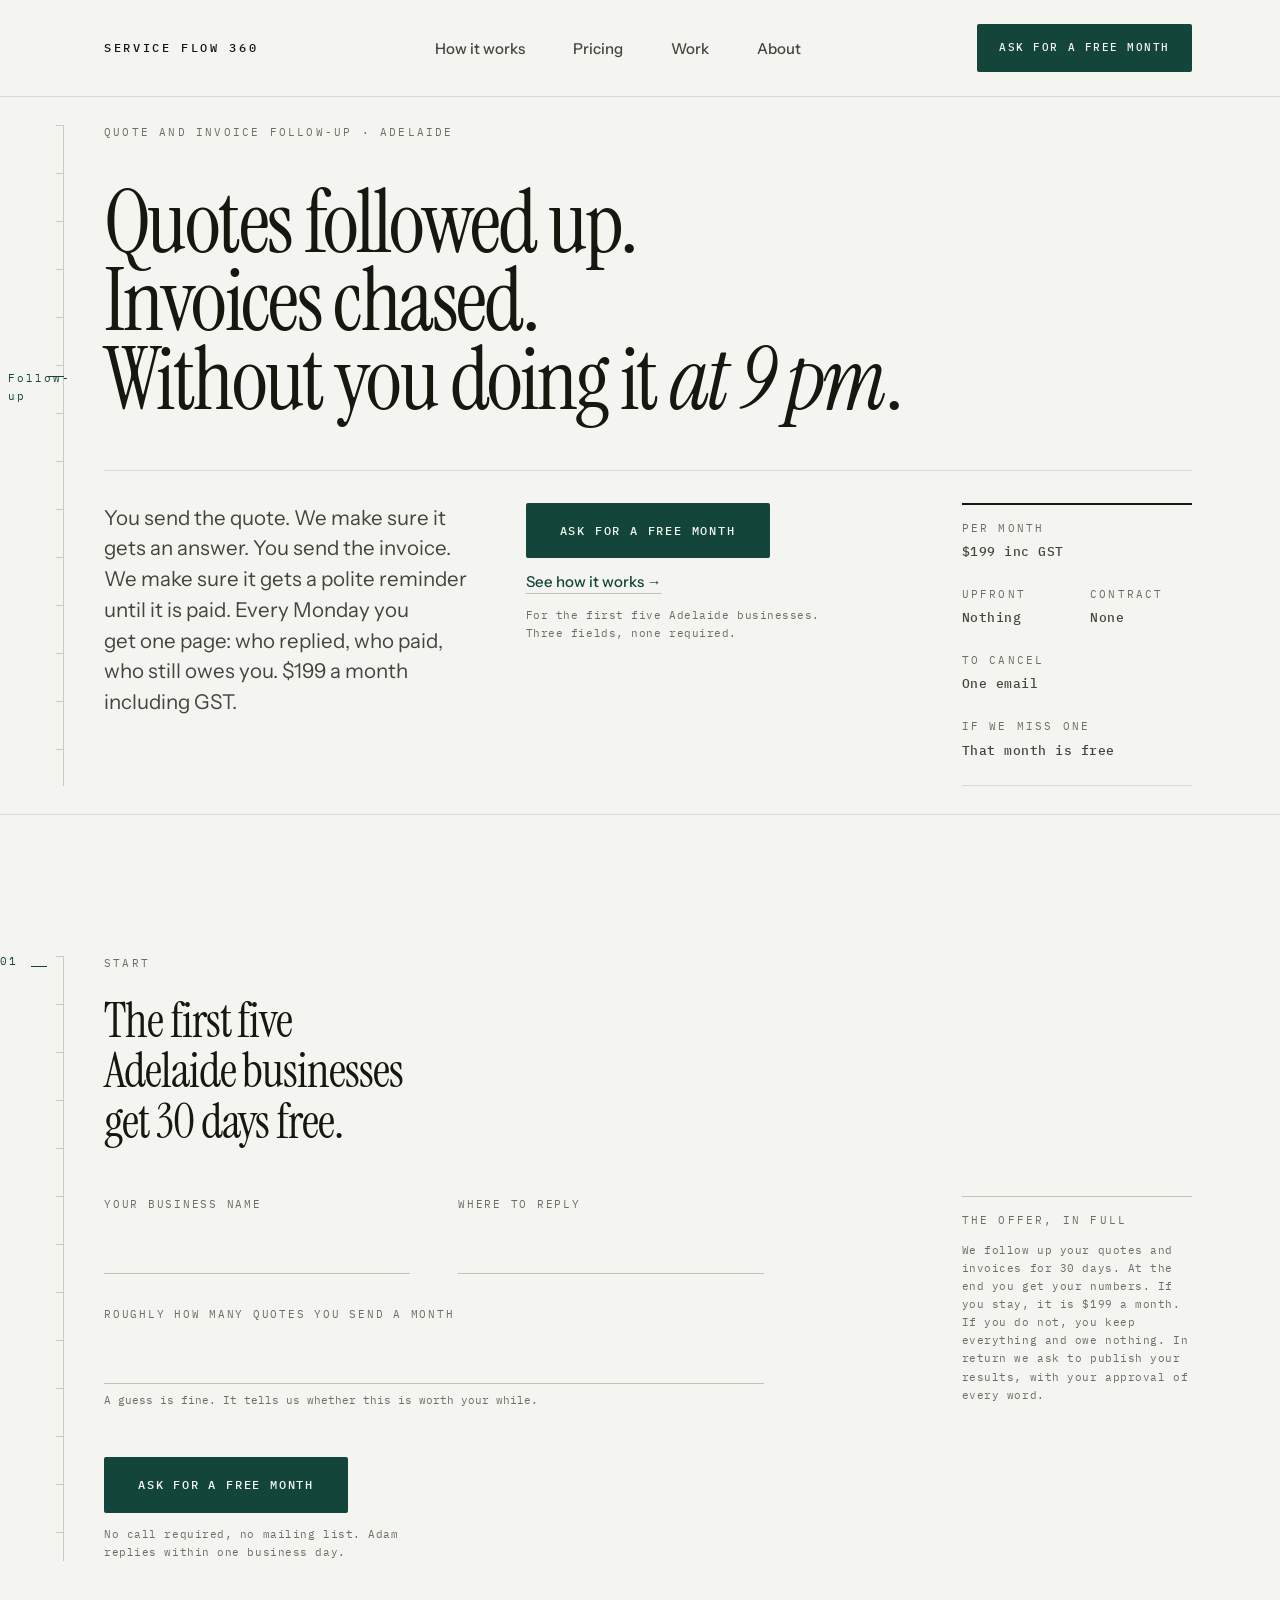
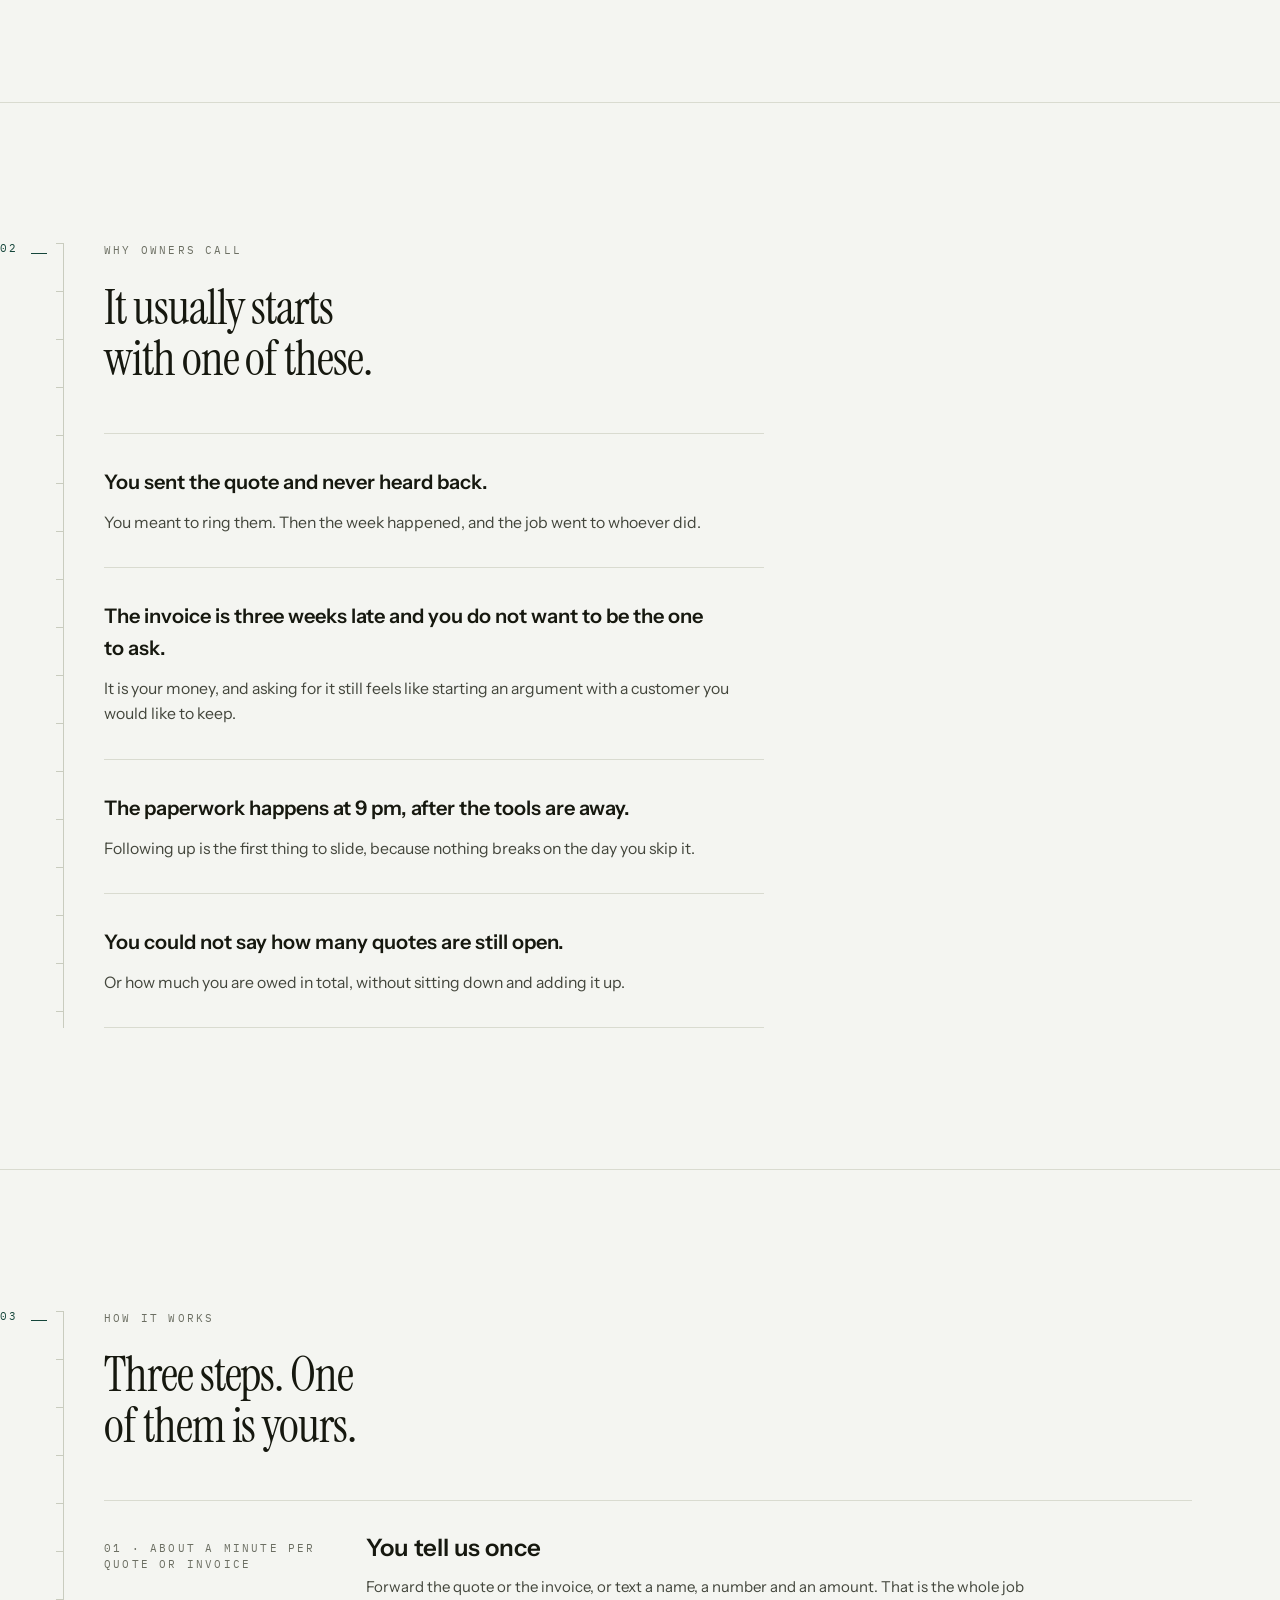
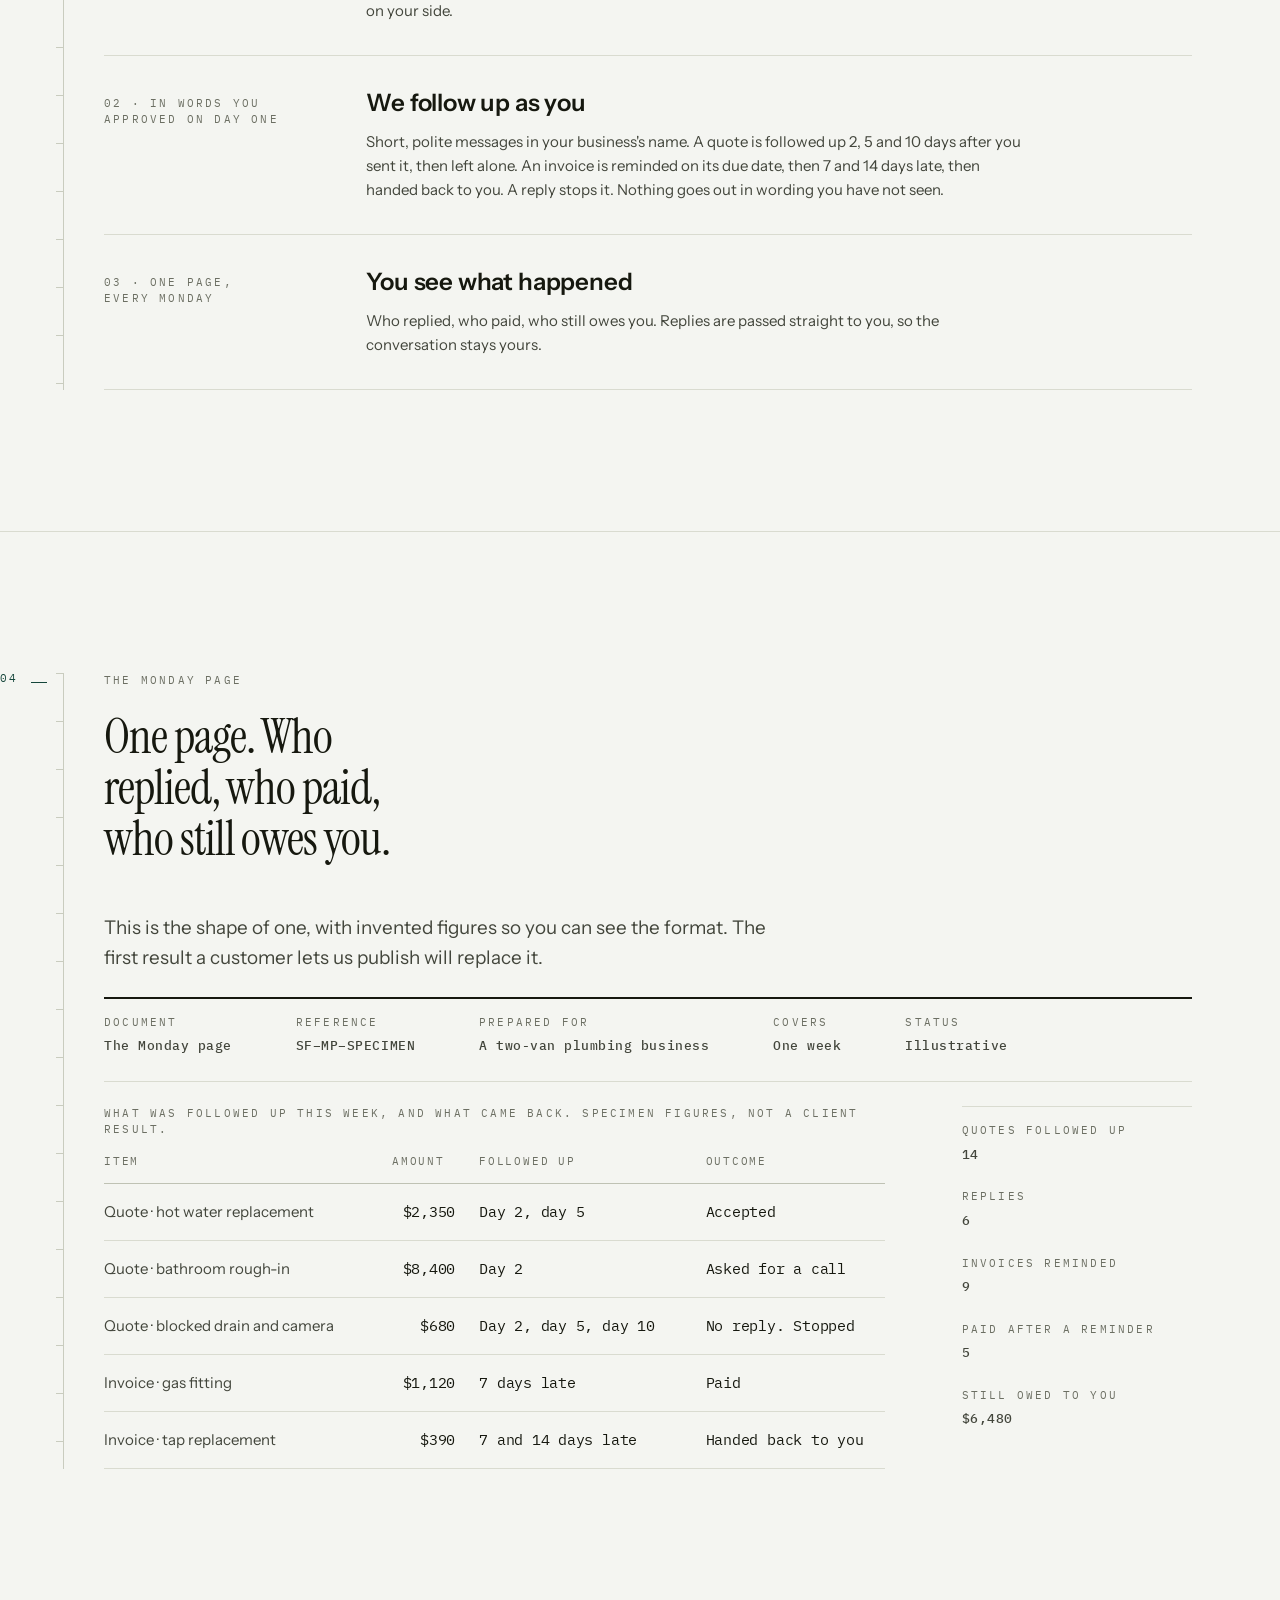
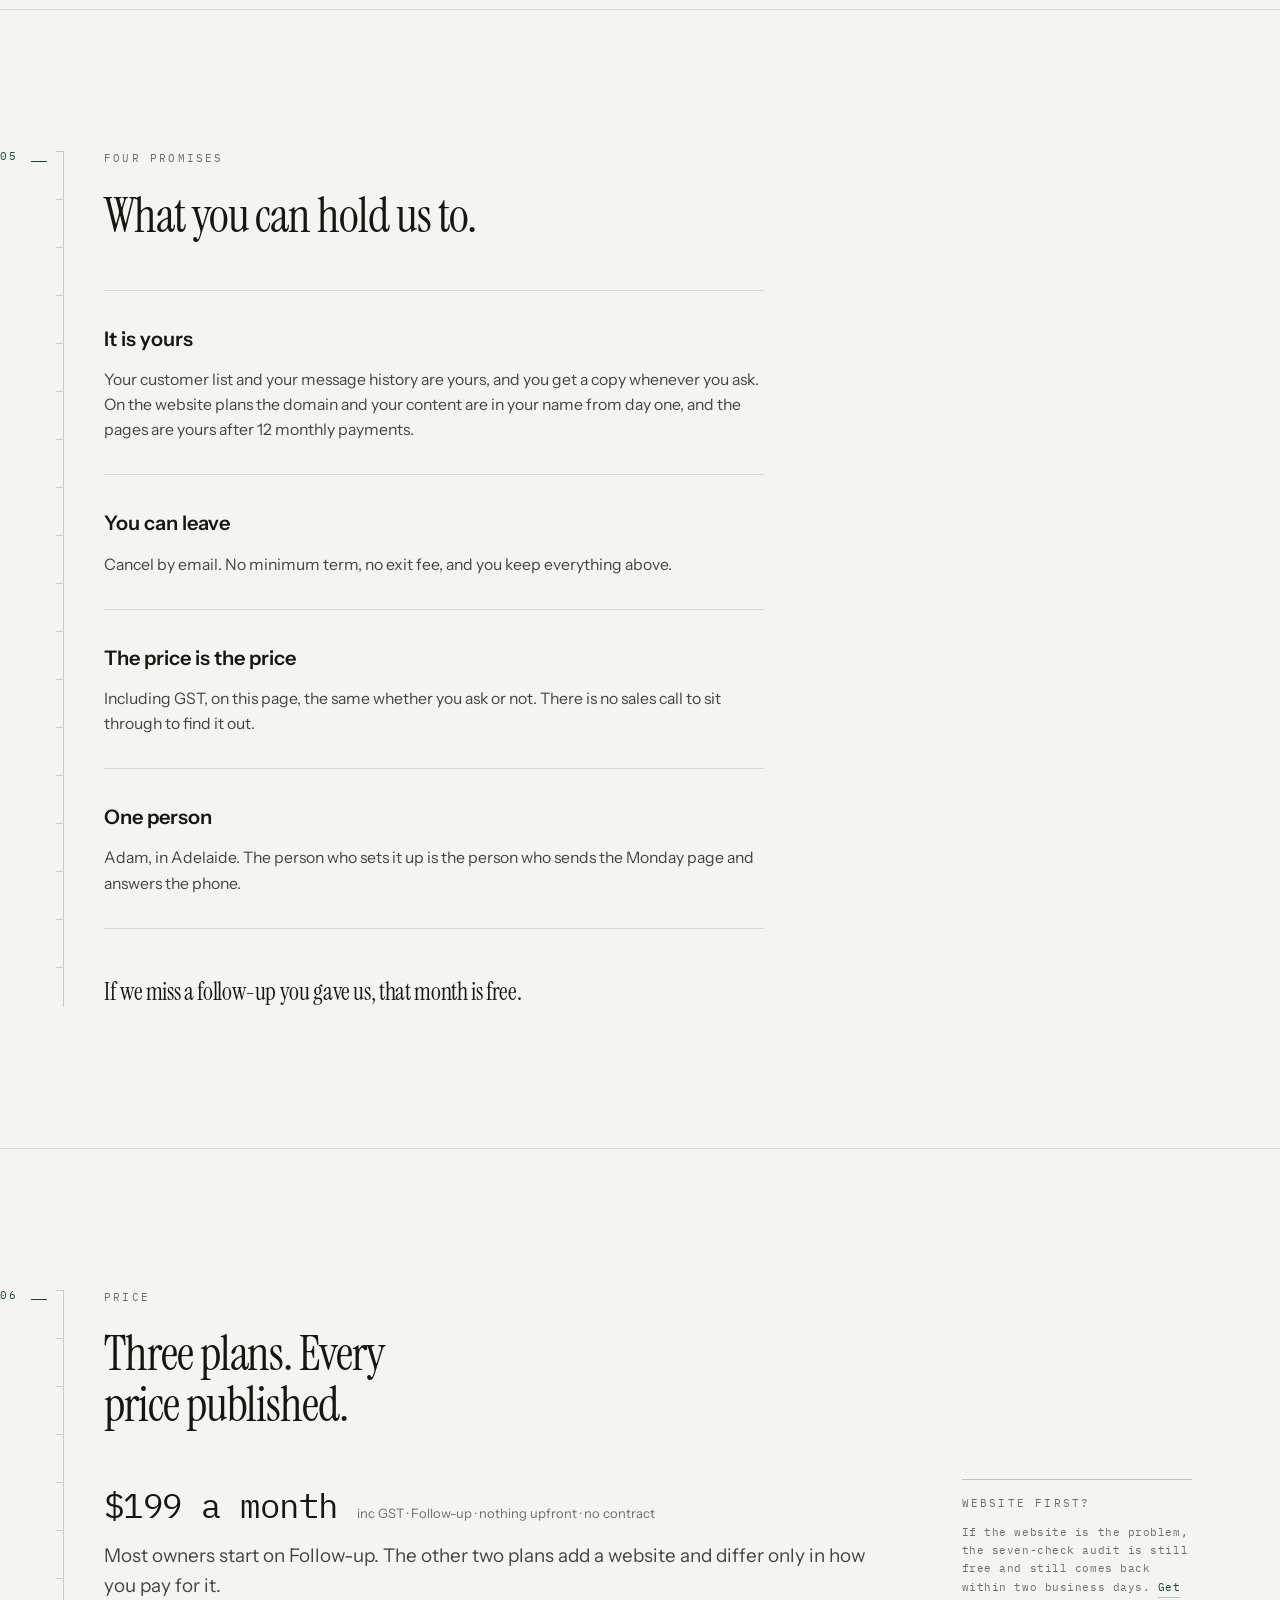
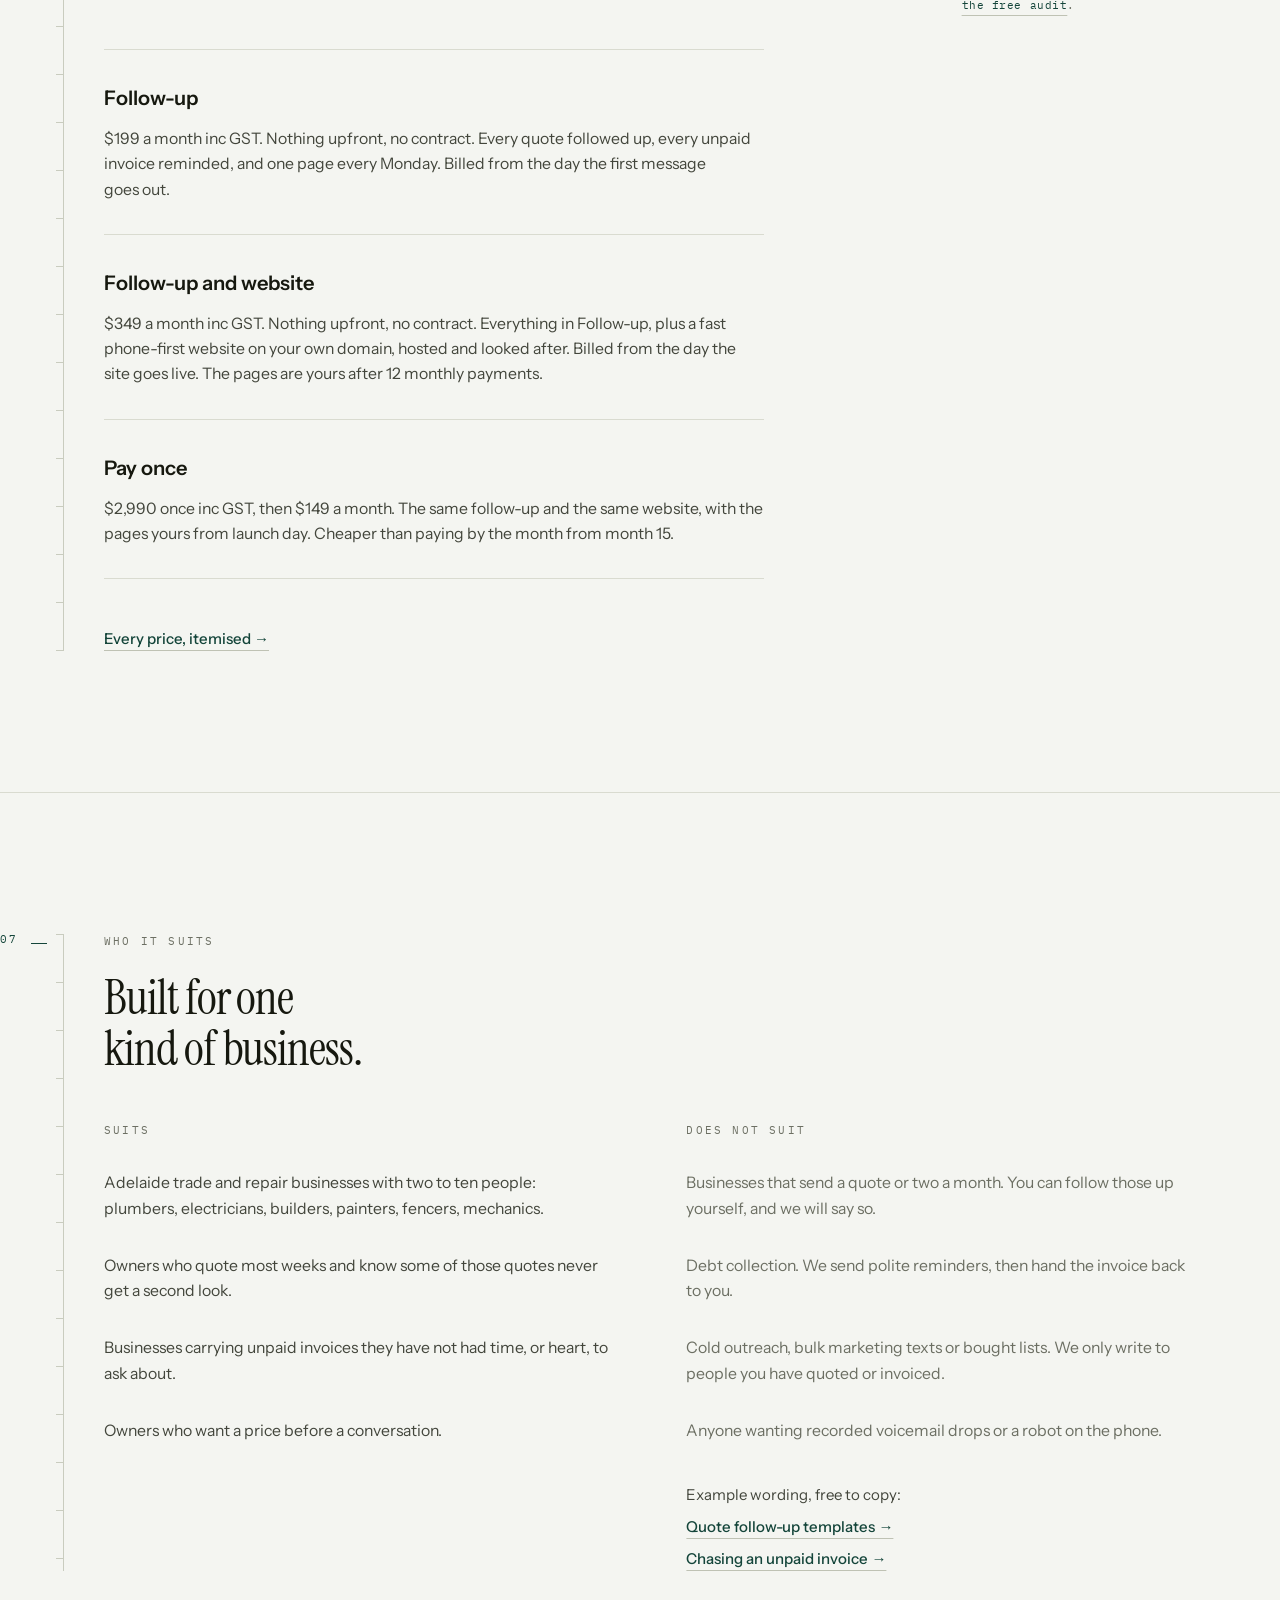
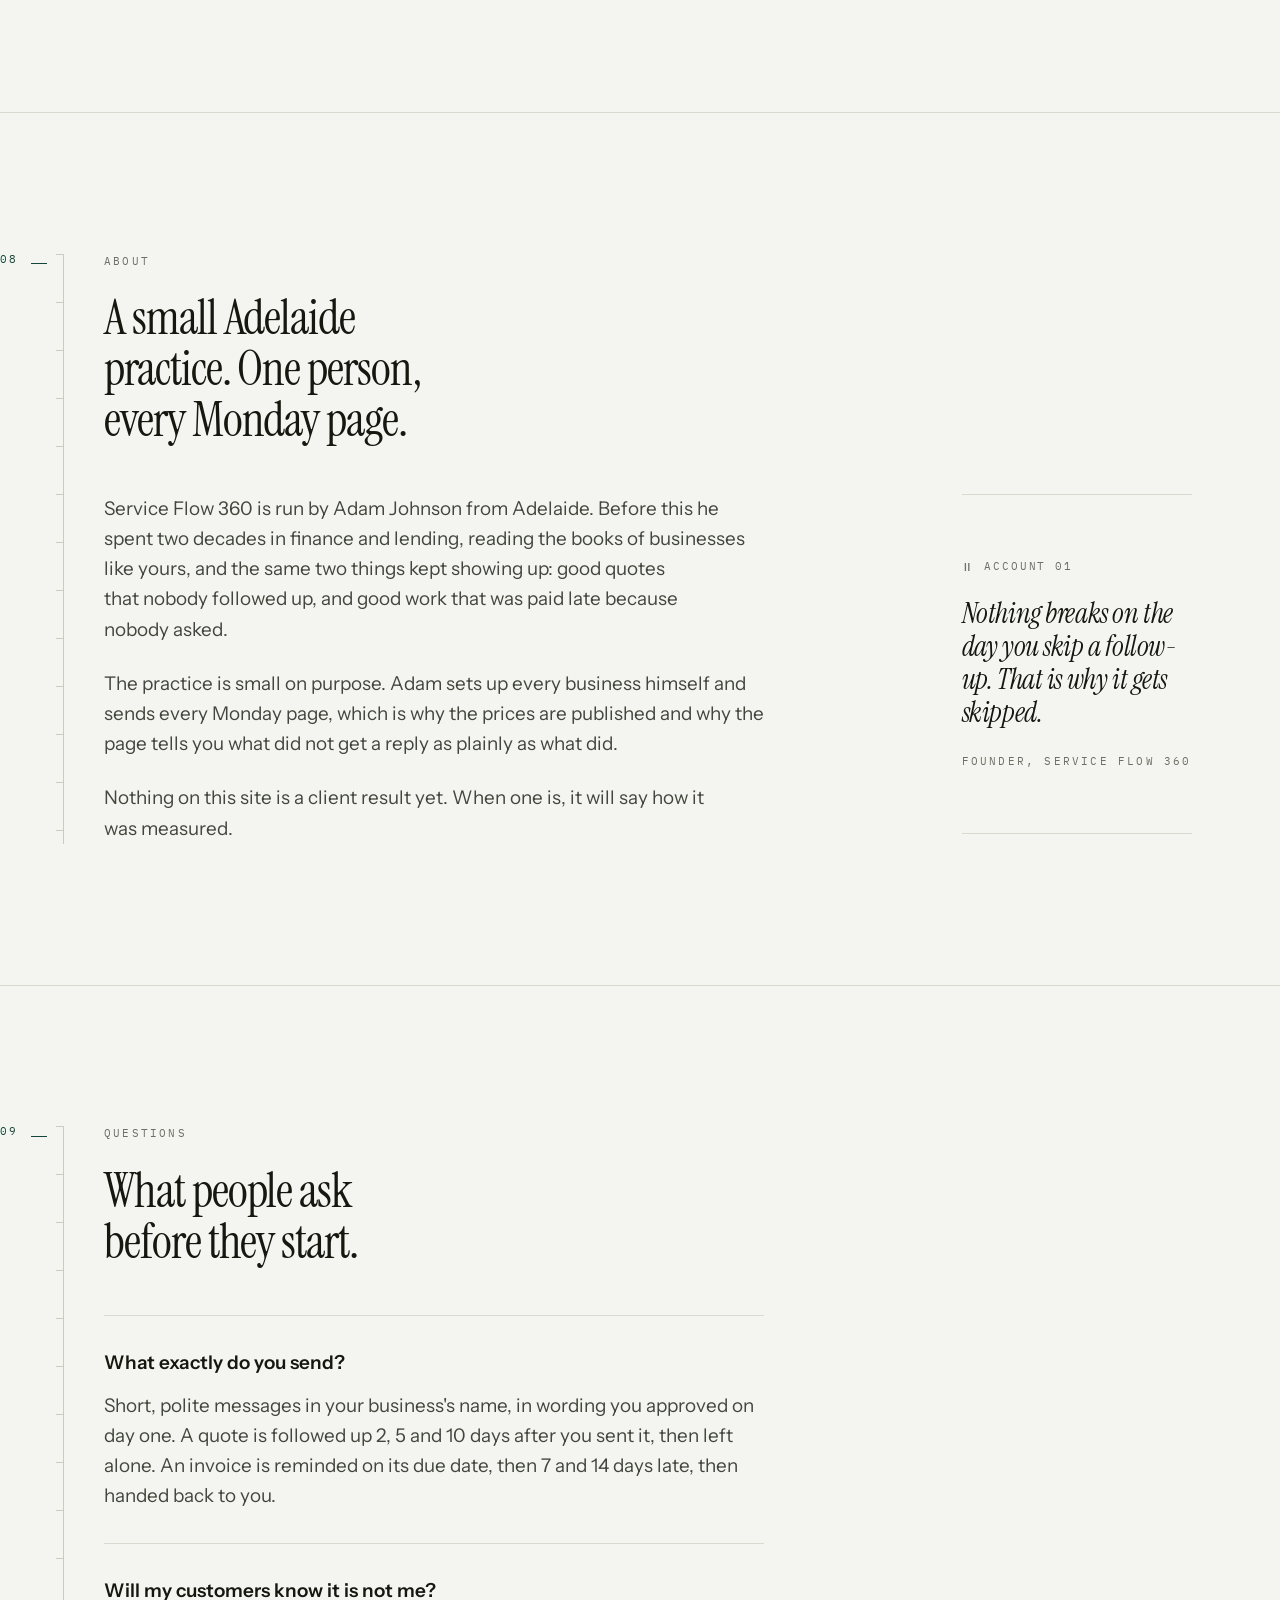
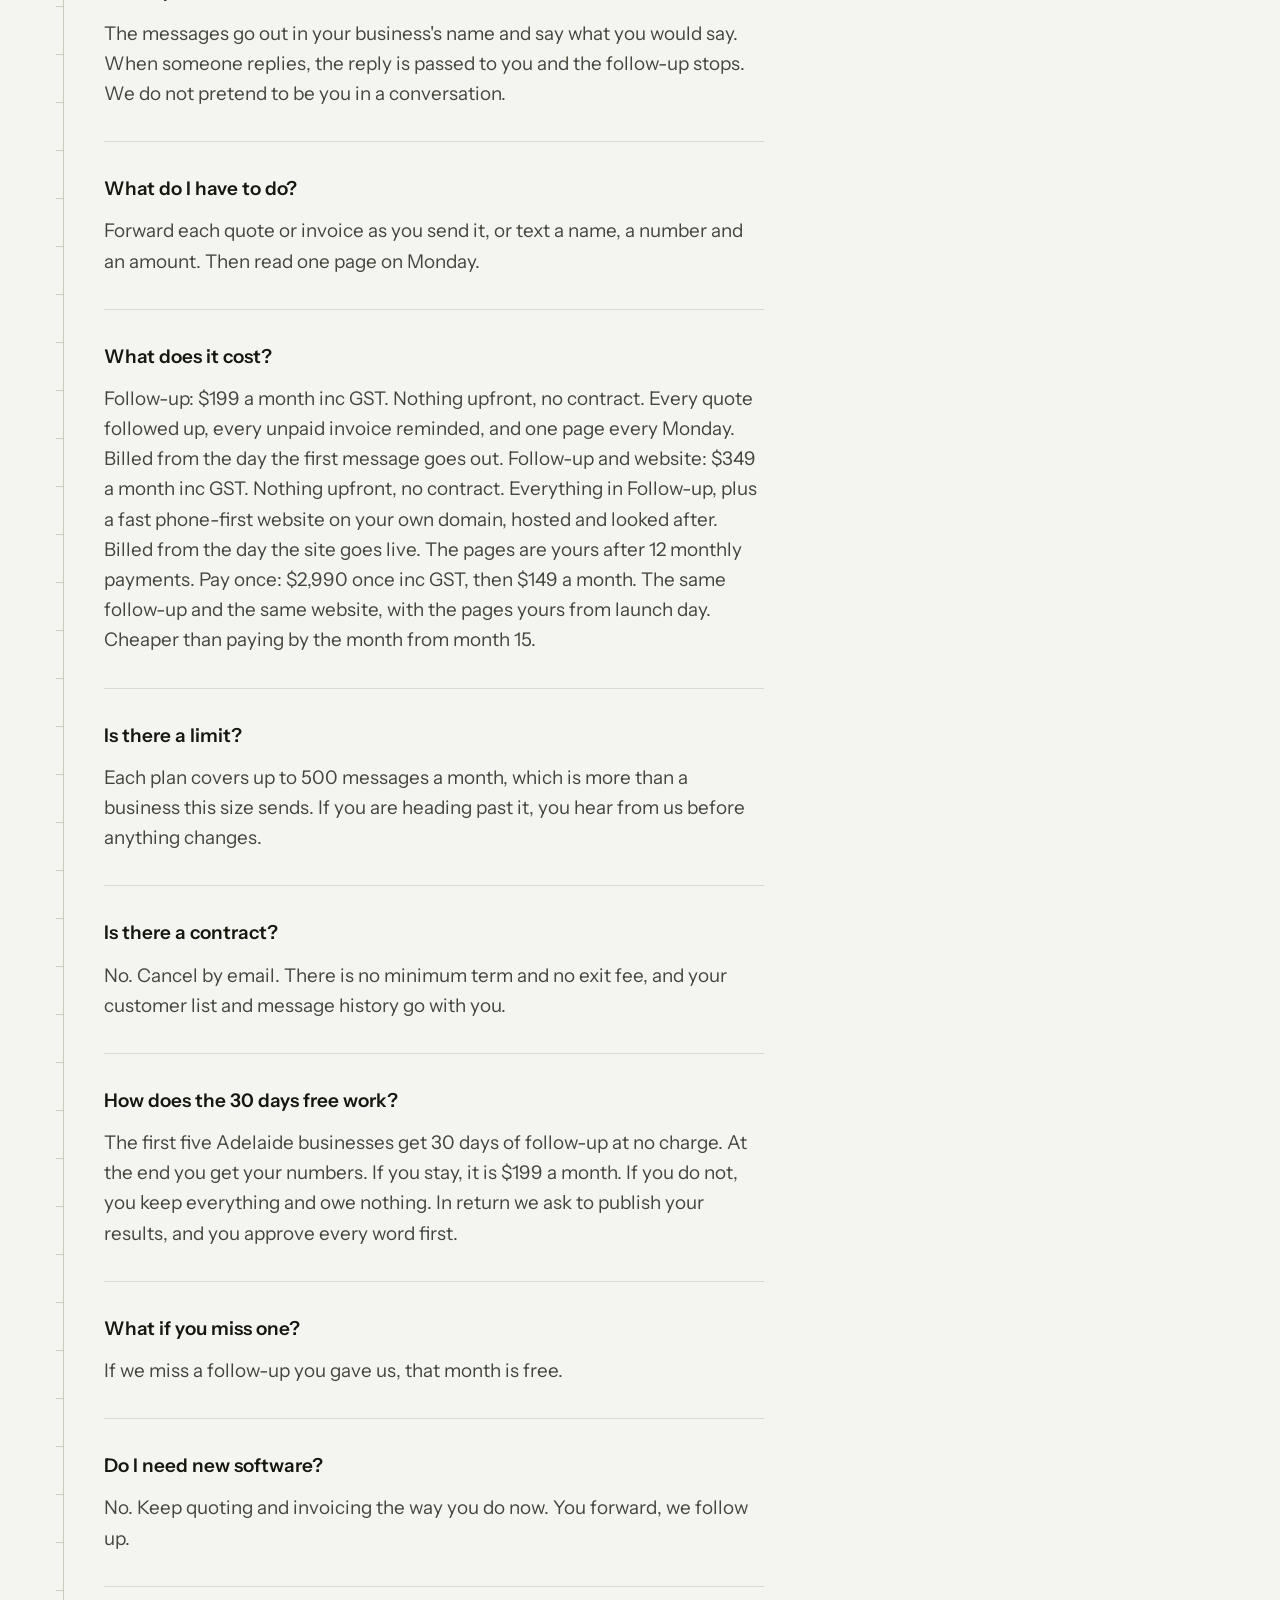
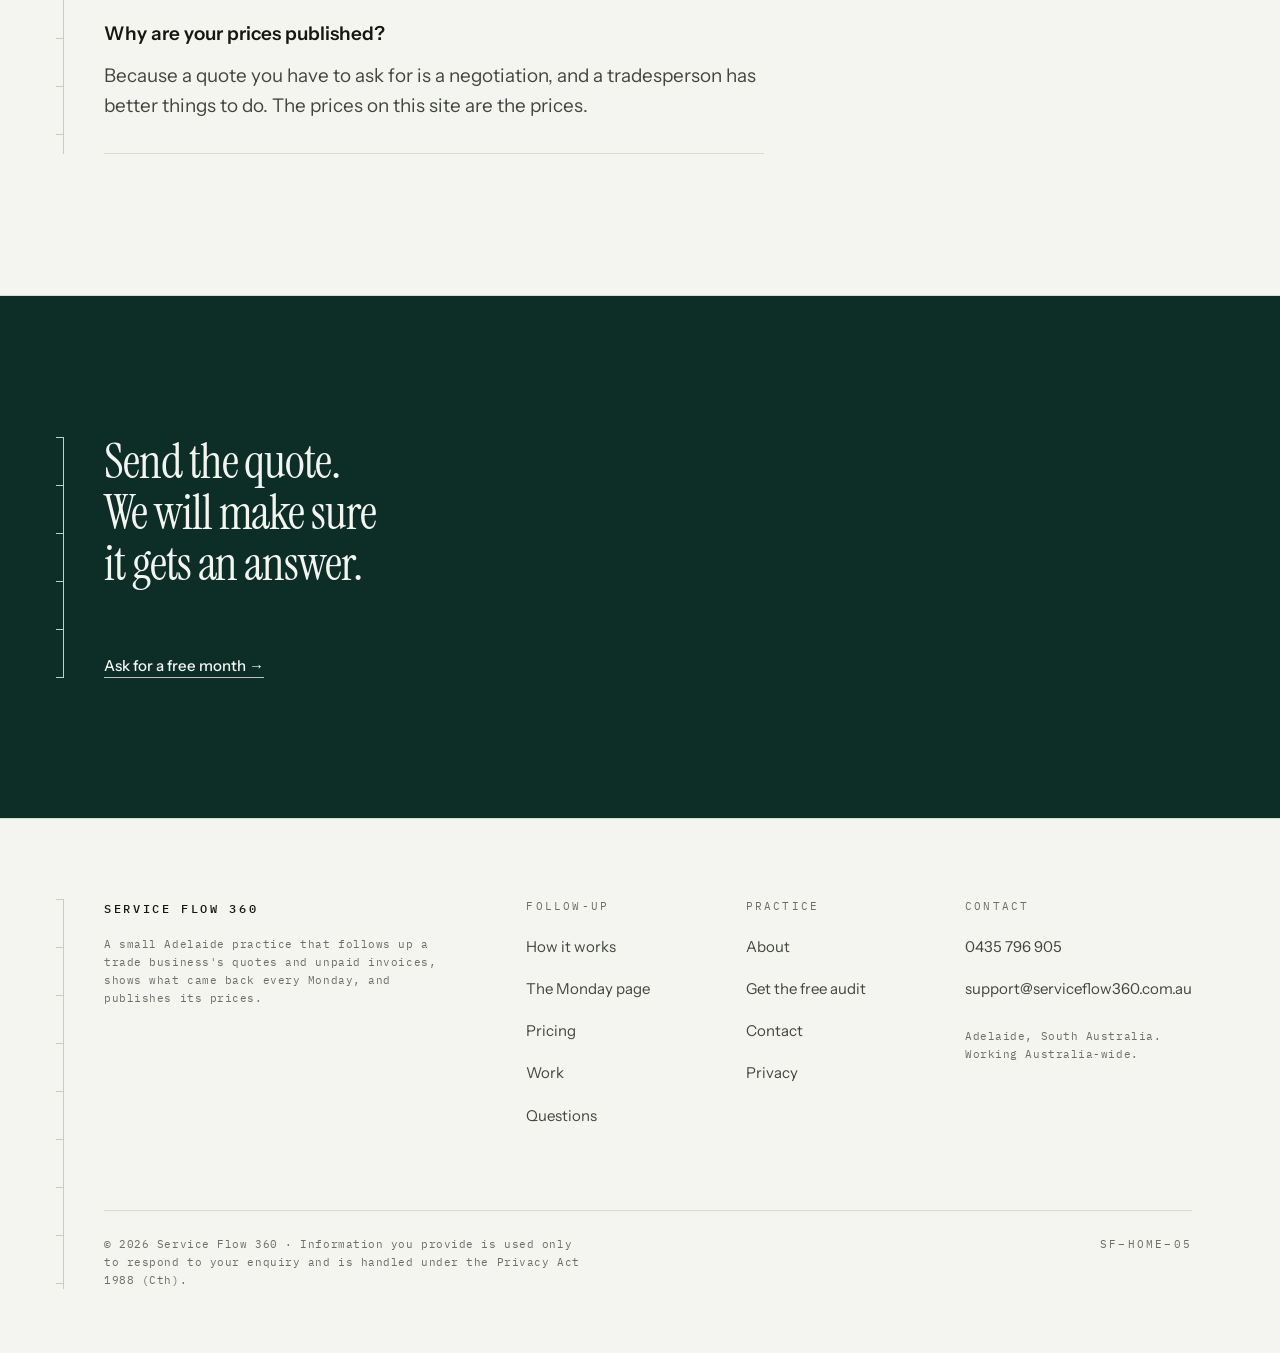
==== commit a590d43f: "Publish serviceflow360 build 31e1af9" ====
--- a/index.html
+++ b/index.html
@@ -1,7 +1,9 @@
-<!DOCTYPE html><html lang="en-AU" data-astro-cid-hkbrpulz><head><meta charset="utf-8"><meta name="viewport" content="width=device-width, initial-scale=1"><title>Website rescue for trade and service businesses — Service Flow 360</title><meta name="description" content="A free seven-check audit of your website, a working preview before you pay, and one published price: $349 a month inc GST, nothing upfront. Australia-wide, from Adelaide."><link rel="canonical" href="https://serviceflow360.com.au/"><meta property="og:type" content="website"><meta property="og:title" content="Website rescue for trade and service businesses — Service Flow 360"><meta property="og:description" content="A free seven-check audit of your website, a working preview before you pay, and one published price: $349 a month inc GST, nothing upfront. Australia-wide, from Adelaide."><meta property="og:url" content="https://serviceflow360.com.au/"><meta property="og:locale" content="en_AU"><!-- No og:image. The only card asset on the server advertises the previous
+<!DOCTYPE html><html lang="en-AU" data-astro-cid-hkbrpulz><head><meta charset="utf-8"><meta name="viewport" content="width=device-width, initial-scale=1"><title>Quotes followed up, invoices chased — Service Flow 360</title><meta name="description" content="Every quote followed up and every unpaid invoice politely reminded, in your business's name, with one page every Monday. $199 a month inc GST, nothing upfront, no contract. Adelaide."><link rel="canonical" href="https://serviceflow360.com.au/"><meta property="og:type" content="website"><meta property="og:title" content="Quotes followed up, invoices chased — Service Flow 360"><meta property="og:description" content="Every quote followed up and every unpaid invoice politely reminded, in your business's name, with one page every Monday. $199 a month inc GST, nothing upfront, no contract. Adelaide."><meta property="og:url" content="https://serviceflow360.com.au/"><meta property="og:locale" content="en_AU"><!-- No og:image. The only card asset on the server advertises the previous
        positioning (websites / AI front desk) and would misrepresent the offer
-       in every shared link. Text-only preview until a card is made. --><meta name="twitter:card" content="summary"><meta name="theme-color" content="#F4F5F1" media="(prefers-color-scheme: light)"><meta name="theme-color" content="#14160F" media="(prefers-color-scheme: dark)"><link rel="icon" href="/favicon.svg" type="image/svg+xml"><!-- The H1 is the LCP element and it is set in the serif. Preload both faces. --><link rel="preload" href="/fonts/instrument-serif-400.woff2" as="font" type="font/woff2" crossorigin><link rel="preload" href="/fonts/instrument-serif-400-italic.woff2" as="font" type="font/woff2" crossorigin><script type="application/ld+json">{"@context":"https://schema.org","@type":"ProfessionalService","name":"Service Flow 360","description":"Website rescue for Australian trade and service businesses. A free seven-check audit, a working preview before you pay, published prices, and your domain and content stay yours.","url":"https://serviceflow360.com.au","areaServed":"Australia","address":{"@type":"PostalAddress","addressLocality":"Adelaide","addressRegion":"SA","addressCountry":"AU"}}</script><link rel="stylesheet" href="/_astro/Section.BHcWdUez.css"><style>.grid[data-astro-cid-6ftvmqcp]{grid-template-columns:minmax(0, 1fr) var(--field);gap:var(--gap);align-items:var(--al);display:grid}.grid[data-astro-cid-6ftvmqcp].solo{grid-template-columns:minmax(0,1fr)}.main[data-astro-cid-6ftvmqcp],.field[data-astro-cid-6ftvmqcp]{min-width:0}@media (width<=860px){.grid[data-astro-cid-6ftvmqcp]{gap:var(--s9);grid-template-columns:1fr}.field[data-astro-cid-6ftvmqcp]{max-width:236px}}
-.tw[data-astro-cid-uwabcyt5]{overflow-x:auto}table[data-astro-cid-uwabcyt5]{border-collapse:collapse;width:100%;font-size:var(--t-small)}caption[data-astro-cid-uwabcyt5]{text-align:left;padding-bottom:var(--s4)}th[data-astro-cid-uwabcyt5],td[data-astro-cid-uwabcyt5]{padding:var(--s4) var(--s5) var(--s4) 0}th[data-astro-cid-uwabcyt5]:last-child,td[data-astro-cid-uwabcyt5]:last-child{padding-right:0}thead[data-astro-cid-uwabcyt5] th[data-astro-cid-uwabcyt5]{font-family:var(--mono);font-size:var(--t-label);text-transform:uppercase;letter-spacing:.16em;color:var(--ink-3);text-align:left;padding-top:0;padding-bottom:var(--s3);border-bottom:1px solid var(--rule-2);font-weight:400}tbody[data-astro-cid-uwabcyt5] th[data-astro-cid-uwabcyt5]{text-align:left;color:var(--ink-2);border-bottom:1px solid var(--rule);font-weight:400}td[data-astro-cid-uwabcyt5]{color:var(--ink);border-bottom:1px solid var(--rule);font-variant-numeric:tabular-nums}.n[data-astro-cid-uwabcyt5]{text-align:right}.clay[data-astro-cid-uwabcyt5]{color:var(--clay)}.pine[data-astro-cid-uwabcyt5]{color:var(--pine)}.tb[data-astro-cid-5kyhikxs]{gap:var(--s5) var(--s8);padding:var(--s4) 0 0;flex-wrap:wrap;margin:0;display:flex}.r-hair[data-astro-cid-5kyhikxs]{border-top:1px solid var(--rule)}.r-heavy[data-astro-cid-5kyhikxs]{border-top:2px solid var(--ink);border-bottom:1px solid var(--rule);padding-bottom:var(--s5)}.r-none[data-astro-cid-5kyhikxs]{border-top:0;padding-top:0}.f[data-astro-cid-5kyhikxs]{flex-direction:column;gap:6px;display:flex}.v[data-astro-cid-5kyhikxs]{font-family:var(--mono);letter-spacing:.04em;color:var(--ink-2);font-variant-numeric:tabular-nums;margin:0;font-size:.8125rem;font-weight:500}
-.ev[data-astro-cid-vat3t7xl]{align-items:center;gap:var(--s2);font-family:var(--mono);font-size:var(--t-label);text-transform:uppercase;letter-spacing:.18em;font-variant-numeric:tabular-nums;line-height:1.4;display:inline-flex}.mk[data-astro-cid-vat3t7xl]{flex:none}.mt[data-astro-cid-vat3t7xl]{color:var(--ink-3)}.reading[data-astro-cid-vat3t7xl]{color:var(--pine)}.reading[data-astro-cid-vat3t7xl] .mk[data-astro-cid-vat3t7xl]{fill:var(--pine);stroke:var(--pine)}.observation[data-astro-cid-vat3t7xl]{color:var(--ink-2)}.observation[data-astro-cid-vat3t7xl] .mk[data-astro-cid-vat3t7xl]{fill:none;stroke:var(--ink-2)}.account[data-astro-cid-vat3t7xl]{color:var(--ink-3)}.account[data-astro-cid-vat3t7xl] .mk[data-astro-cid-vat3t7xl]{fill:none;stroke:var(--ink-3)}.calculation[data-astro-cid-vat3t7xl]{color:var(--pine);font-style:italic}.calculation[data-astro-cid-vat3t7xl] .mk[data-astro-cid-vat3t7xl]{fill:none;stroke:var(--pine)}.span[data-astro-cid-z4wg6vwh]{flex:none;width:auto;height:auto;overflow:visible}.v[data-astro-cid-z4wg6vwh]{font-family:var(--mono);font-variant-numeric:tabular-nums;letter-spacing:-.015em}.rb[data-astro-cid-yewg6myb]{gap:var(--s5);flex-direction:column;max-width:52ch;display:flex}.hd[data-astro-cid-yewg6myb]{border-bottom:1px solid var(--rule);padding-bottom:var(--s3)}.st[data-astro-cid-yewg6myb]{font-size:var(--t-lead);color:var(--ink-2);line-height:1.45}.meas[data-astro-cid-yewg6myb]{align-items:center;gap:var(--s7);display:flex}.pair[data-astro-cid-yewg6myb]{gap:var(--s5);flex-direction:column;display:flex}.one[data-astro-cid-yewg6myb]{gap:var(--s2);flex-direction:column;display:flex}.fig[data-astro-cid-yewg6myb]{font-size:var(--t-figure);color:var(--ink);line-height:1}.fig[data-astro-cid-yewg6myb].clay{color:var(--clay)}.sp[data-astro-cid-yewg6myb]{flex:none}.der[data-astro-cid-yewg6myb]{justify-content:space-between;align-items:baseline;gap:var(--s5);border-top:1px solid var(--rule);padding-top:var(--s4);display:flex}.dv[data-astro-cid-yewg6myb]{color:var(--ink);font-size:1.25rem}@media (width<=560px){.meas[data-astro-cid-yewg6myb]{gap:var(--s5)}}.mf[data-astro-cid-bjvameon]{gap:var(--s4);flex-direction:column;margin:0;display:flex}.hd[data-astro-cid-bjvameon]{border-bottom:1px solid var(--rule-2);padding-bottom:var(--s3)}.fg[data-astro-cid-bjvameon] svg:not(.span){width:100%;height:auto;overflow:visible}figcaption[data-astro-cid-bjvameon]{max-width:42ch}
-</style><link rel="stylesheet" href="/_astro/index.BBhfJFx_.css"><style>.field[data-astro-cid-wul7fgjm]{gap:var(--s2);flex-direction:column;margin:0;display:flex}.field[data-astro-cid-wul7fgjm].wide{grid-column:1/-1}label[data-astro-cid-wul7fgjm]{font-family:var(--mono);font-size:var(--t-label);text-transform:uppercase;letter-spacing:.16em;color:var(--ink-3)}input[data-astro-cid-wul7fgjm],textarea[data-astro-cid-wul7fgjm]{border:0;border-bottom:1px solid var(--rule-2);padding:var(--s3) 0;font-family:var(--sans);color:var(--ink);width:100%;transition:border-color .16s var(--ease);background:0 0;border-radius:0;font-size:1.0625rem}textarea[data-astro-cid-wul7fgjm]{resize:vertical}input[data-astro-cid-wul7fgjm]:focus,textarea[data-astro-cid-wul7fgjm]:focus{border-bottom-color:var(--pine);padding-bottom:calc(var(--s3) - 1px);border-bottom-width:2px;outline:none}input[data-astro-cid-wul7fgjm]:focus-visible,textarea[data-astro-cid-wul7fgjm]:focus-visible{outline:3px solid var(--pine);outline-offset:4px}:is(input[data-astro-cid-wul7fgjm]:user-invalid,textarea[data-astro-cid-wul7fgjm]:user-invalid){border-bottom-color:var(--clay);padding-bottom:calc(var(--s3) - 1px);border-bottom-width:2px}.err[data-astro-cid-wul7fgjm]{font-family:var(--mono);font-size:var(--t-label);color:var(--clay);display:none}input[data-astro-cid-wul7fgjm]:user-invalid~.err[data-astro-cid-wul7fgjm]{display:block}.hint[data-astro-cid-wul7fgjm]{font-family:var(--mono);font-size:var(--t-label);color:var(--ink-3)}
-</style></head><body data-astro-cid-hkbrpulz><a class="skip-link" href="#main" data-astro-cid-hkbrpulz>Skip to content</a><header class="nav" data-astro-cid-wpvy4v7s><div class="wrap nav-in" data-astro-cid-wpvy4v7s><a class="brand" href="/" data-astro-cid-wpvy4v7s>Service&nbsp;Flow&nbsp;360</a><nav aria-label="Primary" data-astro-cid-wpvy4v7s><ul role="list" data-astro-cid-wpvy4v7s><li data-astro-cid-wpvy4v7s><a href="#how" data-astro-cid-wpvy4v7s>How it works</a></li><li data-astro-cid-wpvy4v7s><a href="/pricing" data-astro-cid-wpvy4v7s>Pricing</a></li><li data-astro-cid-wpvy4v7s><a href="/work" data-astro-cid-wpvy4v7s>Work</a></li><li data-astro-cid-wpvy4v7s><a href="#about" data-astro-cid-wpvy4v7s>About</a></li></ul></nav><a class="cta" href="/get-audit" data-astro-cid-wpvy4v7s>Get the free audit</a></div></header><main id="main" class="main fh" data-astro-cid-hkbrpulz><div class="hero" data-astro-cid-ge2uvauf><div class="wrap" data-astro-cid-ge2uvauf><div class="rule" aria-hidden="true" data-astro-cid-cn7sczra></div><span class="datum" aria-hidden="true" data-astro-cid-ge2uvauf><span data-astro-cid-ge2uvauf>Audit</span></span><p class="label" data-astro-cid-ge2uvauf>Website rescue · Australia-wide</p><h1 data-astro-cid-ge2uvauf>Is your website <br data-astro-cid-lcdefpme>costing you work? <br data-astro-cid-lcdefpme>Find out, <em data-astro-cid-lcdefpme>free</em>.</h1><div class="under" data-astro-cid-ge2uvauf><div class="act" data-astro-cid-ge2uvauf><p class="deck" data-astro-cid-ge2uvauf>A free seven-check audit of the site you have, a working preview before you pay anything, and one price: $349 a month, nothing upfront.</p><div class="act" data-astro-cid-amjew3wo><a class="btn" href="#audit" data-astro-cid-amjew3wo>Get the free audit</a><a class="alt" href="#checks" data-astro-cid-amjew3wo>See the seven checks &rarr;</a><p class="micro" data-astro-cid-amjew3wo>Two fields. Findings back within two business days.</p></div></div><div class="field" data-astro-cid-ge2uvauf><figure class="hfig" data-astro-cid-lcdefpme><svg class="chart" viewBox="0 0 200 132" role="img" aria-labelledby="hfT hfD" data-astro-cid-lcdefpme><title id="hfT">Seconds until usable on a phone, current site against preview</title><desc id="hfD" data-astro-cid-lcdefpme>The current site takes 8.4 seconds to become usable on a mid-range phone on 4G. The preview takes 1.2 seconds. Illustrative figures from the specimen audit.</desc><line x1="40" y1="112" x2="160" y2="112" stroke="var(--rule-2)" stroke-width="1" data-astro-cid-lcdefpme></line><line x1="40" y1="112" x2="40" y2="116" stroke="var(--rule-2)" stroke-width="1" data-astro-cid-lcdefpme></line><line x1="160" y1="112" x2="160" y2="116" stroke="var(--rule-2)" stroke-width="1" data-astro-cid-lcdefpme></line><path class="draw" pathLength="1" d="M40,41.44 L160,101.92" fill="none" stroke="var(--pine)" stroke-width="2" stroke-linecap="round" data-astro-cid-lcdefpme></path><circle class="after" cx="40" cy="41.44" r="3" fill="var(--clay)" data-astro-cid-lcdefpme></circle><circle class="after" cx="160" cy="101.92" r="3" fill="var(--pine)" data-astro-cid-lcdefpme></circle><text class="ct after" x="40" y="33.44" fill="var(--clay)" data-astro-cid-lcdefpme>8.4s</text><text class="ct after" x="160" y="93.92" text-anchor="end" fill="var(--pine)" data-astro-cid-lcdefpme>1.2s</text><text class="ct cx" x="40" y="128" fill="var(--ink-3)" data-astro-cid-lcdefpme>CURRENT SITE</text><text class="ct cx" x="160" y="128" text-anchor="end" fill="var(--ink-3)" data-astro-cid-lcdefpme>PREVIEW</text></svg><div class="sr-only" data-astro-cid-lcdefpme><table data-astro-cid-lcdefpme><caption data-astro-cid-lcdefpme>Seconds until usable on a mid-range phone on 4G, illustrative</caption><thead data-astro-cid-lcdefpme><tr data-astro-cid-lcdefpme><th scope="col" data-astro-cid-lcdefpme>Page</th><th scope="col" data-astro-cid-lcdefpme>Seconds</th></tr></thead><tbody data-astro-cid-lcdefpme><tr data-astro-cid-lcdefpme><th scope="row" data-astro-cid-lcdefpme>Current site</th><td data-astro-cid-lcdefpme>8.4</td></tr><tr data-astro-cid-lcdefpme><th scope="row" data-astro-cid-lcdefpme>Preview</th><td data-astro-cid-lcdefpme>1.2</td></tr></tbody></table></div><figcaption class="micro" data-astro-cid-lcdefpme>Seconds until usable on a mid-range phone on 4G, slowest of three runs. Figures from the specimen audit, illustrative of the format. Not a client result.</figcaption></figure></div></div></div></div><section class="sec div" id="audit" data-astro-cid-w6ymvdtg><div class="wrap" data-astro-cid-w6ymvdtg><div class="rule" aria-hidden="true" data-astro-cid-cn7sczra></div><div class="mark" aria-hidden="true" data-astro-cid-w6ymvdtg><i data-astro-cid-w6ymvdtg></i><span data-astro-cid-w6ymvdtg>01</span></div><div class="inner" data-astro-cid-w6ymvdtg><header class="head" data-astro-cid-w6ymvdtg><p class="label" data-astro-cid-w6ymvdtg>Free audit</p><h2 data-astro-cid-w6ymvdtg>Send the address. The findings come back within two business days.</h2></header><div class="grid" style="--al:start" data-astro-cid-6ftvmqcp><div class="main" data-astro-cid-6ftvmqcp><form class="audit" method="POST" action="https://formsubmit.co/support@serviceflow360.com.au" novalidate data-astro-cid-lcdefpme><input type="hidden" name="_subject" value="Free audit request — home page" data-astro-cid-lcdefpme><input type="hidden" name="_captcha" value="false" data-astro-cid-lcdefpme><input type="hidden" name="_template" value="table" data-astro-cid-lcdefpme><input type="hidden" name="_next" value="https://ethads.github.io/thanks" data-astro-cid-lcdefpme><input type="hidden" name="_autoresponse" value="Thanks. Your website address has reached Adam at Service Flow 360. The seven-check audit comes back within two business days, with what passed, what failed and how each was checked. There is nothing to do until then. If it is urgent, call 0435 796 905." data-astro-cid-lcdefpme><input type="hidden" name="source" value="home" data-astro-cid-lcdefpme><div class="fields" data-astro-cid-lcdefpme><p class="field" data-astro-cid-wul7fgjm><label for="website" data-astro-cid-wul7fgjm>Your website address</label><input type="text" id="website" name="website" autocomplete="url" aria-describedby="website-hint" data-astro-cid-wul7fgjm><span class="hint" id="website-hint" data-astro-cid-wul7fgjm>Or a Google Maps or Facebook link, if there is no site.</span></p><p class="field" data-astro-cid-wul7fgjm><label for="email" data-astro-cid-wul7fgjm>Where to send the findings</label><input type="email" id="email" name="email" autocomplete="email" aria-describedby="email-err" data-astro-cid-wul7fgjm><span class="err" id="email-err" data-astro-cid-wul7fgjm>That does not look like an email address.</span></p></div><p class="hp" aria-hidden="true" data-astro-cid-lcdefpme><label for="company_website" data-astro-cid-lcdefpme>Leave this field empty</label><input type="text" name="_honey" id="company_website" tabindex="-1" autocomplete="off" data-astro-cid-lcdefpme></p><div class="act" data-astro-cid-amjew3wo><button type="submit" class="btn" data-astro-cid-amjew3wo>Send me the free audit</button><p class="micro" data-astro-cid-amjew3wo>No call, no obligation, no mailing list. You get a confirmation by email straight away.</p></div></form></div><div class="field" data-astro-cid-6ftvmqcp><div class="note" data-astro-cid-lcdefpme><p class="label" data-astro-cid-lcdefpme>What you get back</p><p class="micro" data-astro-cid-lcdefpme>Seven checks, each marked pass or fail with how it was evidenced, and the three findings costing you the most work, in order. If the site passes, the audit says so and that is the end of it.</p></div></div></div></div></div></section><section class="sec div" data-astro-cid-w6ymvdtg><div class="wrap" data-astro-cid-w6ymvdtg><div class="rule" aria-hidden="true" data-astro-cid-cn7sczra></div><div class="mark" aria-hidden="true" data-astro-cid-w6ymvdtg><i data-astro-cid-w6ymvdtg></i><span data-astro-cid-w6ymvdtg>02</span></div><div class="inner" data-astro-cid-w6ymvdtg><header class="head" data-astro-cid-w6ymvdtg><p class="label" data-astro-cid-w6ymvdtg>Why owners call</p><h2 data-astro-cid-w6ymvdtg>It usually starts with one of these.</h2></header><div class="rows" data-astro-cid-lcdefpme><div class="row" data-astro-cid-lcdefpme><p class="row-h" data-astro-cid-lcdefpme>The phone is quiet and you can&#39;t tell whether it&#39;s the market or the website.</p><p class="row-p" data-astro-cid-lcdefpme>Work used to arrive. Now it trickles, and the site has not changed in years.</p></div><div class="row" data-astro-cid-lcdefpme><p class="row-h" data-astro-cid-lcdefpme>It was built by someone you can&#39;t reach any more.</p><p class="row-p" data-astro-cid-lcdefpme>You are not sure who holds the domain, the hosting or the logins, and you would rather not find out the hard way.</p></div><div class="row" data-astro-cid-lcdefpme><p class="row-h" data-astro-cid-lcdefpme>It takes forever to open on a phone.</p><p class="row-p" data-astro-cid-lcdefpme>Which is where your customers are standing when they search for you.</p></div><div class="row" data-astro-cid-lcdefpme><p class="row-h" data-astro-cid-lcdefpme>You have been quoted for a new site and told nothing about what is wrong with this one.</p><p class="row-p" data-astro-cid-lcdefpme>A price without a finding is a guess with a number on it.</p></div></div></div></div></section><section class="sec div" id="checks" data-astro-cid-w6ymvdtg><div class="wrap" data-astro-cid-w6ymvdtg><div class="rule" aria-hidden="true" data-astro-cid-cn7sczra></div><div class="mark" aria-hidden="true" data-astro-cid-w6ymvdtg><i data-astro-cid-w6ymvdtg></i><span data-astro-cid-w6ymvdtg>03</span></div><div class="inner" data-astro-cid-w6ymvdtg><header class="head" data-astro-cid-w6ymvdtg><p class="label" data-astro-cid-w6ymvdtg>The seven checks</p><h2 data-astro-cid-w6ymvdtg>What the audit checks, and how each check is evidenced.</h2></header><div class="grid" style="--al:start" data-astro-cid-6ftvmqcp><div class="main" data-astro-cid-6ftvmqcp><div class="tw measures" data-astro-cid-uwabcyt5><table data-astro-cid-uwabcyt5><caption class="label" data-astro-cid-uwabcyt5>The seven checks · run on the site as it is, from a mid-range phone on 4G</caption><thead data-astro-cid-uwabcyt5><tr data-astro-cid-uwabcyt5><th scope="col" data-astro-cid-uwabcyt5>Check</th><th scope="col" data-astro-cid-uwabcyt5>What it covers</th><th scope="col" data-astro-cid-uwabcyt5>Drawn from</th><th scope="col" data-astro-cid-uwabcyt5>Evidence</th></tr></thead><tbody data-astro-cid-uwabcyt5><tr data-astro-cid-uwabcyt5><th scope="row" data-astro-cid-uwabcyt5>Load time on a phone</th><td class="num" data-astro-cid-uwabcyt5>Seconds until the page is usable on a mobile connection.</td><td class="num" data-astro-cid-uwabcyt5>Measured, three runs, slowest kept</td><td class="num" data-astro-cid-uwabcyt5>Reading</td></tr><tr data-astro-cid-uwabcyt5><th scope="row" data-astro-cid-uwabcyt5>Phone number</th><td class="num" data-astro-cid-uwabcyt5>Visible without scrolling on a phone, and tappable.</td><td class="num" data-astro-cid-uwabcyt5>Observed on a phone</td><td class="num" data-astro-cid-uwabcyt5>Observation</td></tr><tr data-astro-cid-uwabcyt5><th scope="row" data-astro-cid-uwabcyt5>Enquiry form</th><td class="num" data-astro-cid-uwabcyt5>Reaches an inbox someone reads, and confirms it did.</td><td class="num" data-astro-cid-uwabcyt5>A test enquiry, with your permission</td><td class="num" data-astro-cid-uwabcyt5>Reading</td></tr><tr data-astro-cid-uwabcyt5><th scope="row" data-astro-cid-uwabcyt5>What Google shows</th><td class="num" data-astro-cid-uwabcyt5>Your name, and your trade plus suburb, including the Business Profile.</td><td class="num" data-astro-cid-uwabcyt5>Observed in a search</td><td class="num" data-astro-cid-uwabcyt5>Observation</td></tr><tr data-astro-cid-uwabcyt5><th scope="row" data-astro-cid-uwabcyt5>Security and hosting</th><td class="num" data-astro-cid-uwabcyt5>Padlock present, certificate current, hosting paid up.</td><td class="num" data-astro-cid-uwabcyt5>Measured against the certificate and the registry</td><td class="num" data-astro-cid-uwabcyt5>Reading</td></tr><tr data-astro-cid-uwabcyt5><th scope="row" data-astro-cid-uwabcyt5>What the site says</th><td class="num" data-astro-cid-uwabcyt5>Services, service area and how to get a price, stated plainly.</td><td class="num" data-astro-cid-uwabcyt5>Read against what you told us you do</td><td class="num" data-astro-cid-uwabcyt5>Observation</td></tr><tr data-astro-cid-uwabcyt5><th scope="row" data-astro-cid-uwabcyt5>Who owns it</th><td class="num" data-astro-cid-uwabcyt5>Whether you hold the domain, hosting and site logins.</td><td class="num" data-astro-cid-uwabcyt5>What you told us, checked at the registry</td><td class="num" data-astro-cid-uwabcyt5>Observation</td></tr></tbody></table></div></div><div class="field" data-astro-cid-6ftvmqcp><div class="note" data-astro-cid-lcdefpme><p class="label" data-astro-cid-lcdefpme>Evidence</p><p class="micro" data-astro-cid-lcdefpme>A reading is measured. An observation is corroborated: seen, and checked against a second source. The grade is on every finding so you know how much weight it carries. Where a check cannot be run, the audit says not tested. It never guesses.</p></div></div></div></div></div></section><section class="sec div" id="how" data-astro-cid-w6ymvdtg><div class="wrap" data-astro-cid-w6ymvdtg><div class="rule" aria-hidden="true" data-astro-cid-cn7sczra></div><div class="mark" aria-hidden="true" data-astro-cid-w6ymvdtg><i data-astro-cid-w6ymvdtg></i><span data-astro-cid-w6ymvdtg>04</span></div><div class="inner" data-astro-cid-w6ymvdtg><header class="head" data-astro-cid-w6ymvdtg><p class="label" data-astro-cid-w6ymvdtg>How it works</p><h2 data-astro-cid-w6ymvdtg>Four stages. You pay at the third.</h2></header><ol class="stages" data-astro-cid-lcdefpme><li class="stage" data-astro-cid-lcdefpme><p class="label stage-n" data-astro-cid-lcdefpme>01 · Free · back within two business days</p><div class="stage-b" data-astro-cid-lcdefpme><h3 data-astro-cid-lcdefpme>Audit</h3><p class="stage-p" data-astro-cid-lcdefpme>Seven checks on your current site, each graded by how it was evidenced. You get the findings whether or not you go further, and if the site passes, the audit says so.</p></div></li><li class="stage" data-astro-cid-lcdefpme><p class="label stage-n" data-astro-cid-lcdefpme>02 · Free · before you pay anything</p><div class="stage-b" data-astro-cid-lcdefpme><h3 data-astro-cid-lcdefpme>Preview</h3><p class="stage-p" data-astro-cid-lcdefpme>A working version of your home page, on a link you can open on your phone. You decide with it in front of you. Nothing is built beyond it until you say go.</p></div></li><li class="stage" data-astro-cid-lcdefpme><p class="label stage-n" data-astro-cid-lcdefpme>03 · About a week from go-ahead</p><div class="stage-b" data-astro-cid-lcdefpme><h3 data-astro-cid-lcdefpme>Launch</h3><p class="stage-p" data-astro-cid-lcdefpme>The rest of the site is built and goes live on your domain. The domain is in your name from day one. Your first month is billed the day it goes live, not before.</p></div></li><li class="stage" data-astro-cid-lcdefpme><p class="label stage-n" data-astro-cid-lcdefpme>04 · $349 a month inc GST · nothing upfront · no contract</p><div class="stage-b" data-astro-cid-lcdefpme><h3 data-astro-cid-lcdefpme>Live</h3><p class="stage-p" data-astro-cid-lcdefpme>Hosting, security, backups, small edits, missed-call text-back, review requests and a monthly report of the enquiries that came through. Cancel any time; the domain and your content stay yours.</p></div></li></ol></div></div></section><section class="sec div" data-astro-cid-w6ymvdtg><div class="wrap" data-astro-cid-w6ymvdtg><div class="rule" aria-hidden="true" data-astro-cid-cn7sczra></div><div class="mark" aria-hidden="true" data-astro-cid-w6ymvdtg><i data-astro-cid-w6ymvdtg></i><span data-astro-cid-w6ymvdtg>05</span></div><div class="inner" data-astro-cid-w6ymvdtg><header class="head" data-astro-cid-w6ymvdtg><p class="label" data-astro-cid-w6ymvdtg>What you receive</p><h2 data-astro-cid-w6ymvdtg>Findings first. A preview second. The site third.</h2></header><div class="specimen" data-astro-cid-lcdefpme><ol class="rlist" data-astro-cid-lcdefpme><li data-astro-cid-lcdefpme><span class="rlist-n num" data-astro-cid-lcdefpme>01</span><span data-astro-cid-lcdefpme>Seven checks on your current site, each graded by how it was evidenced.</span></li><li data-astro-cid-lcdefpme><span class="rlist-n num" data-astro-cid-lcdefpme>02</span><span data-astro-cid-lcdefpme>The three findings costing you the most work, in order. Fewer, if there are fewer.</span></li><li data-astro-cid-lcdefpme><span class="rlist-n num" data-astro-cid-lcdefpme>03</span><span data-astro-cid-lcdefpme>A working preview of your home page, on a link you can open on your phone.</span></li><li data-astro-cid-lcdefpme><span class="rlist-n num" data-astro-cid-lcdefpme>04</span><span data-astro-cid-lcdefpme>One price, already published, that does not change once you say go.</span></li><li data-astro-cid-lcdefpme><span class="rlist-n num" data-astro-cid-lcdefpme>05</span><span data-astro-cid-lcdefpme>If we launch: the site on your domain, in your name, from day one.</span></li></ol><div class="hr" aria-hidden="true" data-astro-cid-lcdefpme></div><p class="spec-note body-2" data-astro-cid-lcdefpme>The audit arrives as a short document. This is the shape of one, with invented figures so you can see the format. The first client audit we are allowed to publish will replace it.</p><dl class="tb r-heavy" data-astro-cid-5kyhikxs><div class="f" data-astro-cid-5kyhikxs><dt class="label" data-astro-cid-5kyhikxs>Document</dt><dd class="v" data-astro-cid-5kyhikxs>Website audit</dd></div><div class="f" data-astro-cid-5kyhikxs><dt class="label" data-astro-cid-5kyhikxs>Reference</dt><dd class="v" data-astro-cid-5kyhikxs>SF–WA–SPECIMEN</dd></div><div class="f" data-astro-cid-5kyhikxs><dt class="label" data-astro-cid-5kyhikxs>Prepared for</dt><dd class="v" data-astro-cid-5kyhikxs>A two-van plumbing business</dd></div><div class="f" data-astro-cid-5kyhikxs><dt class="label" data-astro-cid-5kyhikxs>Checked on</dt><dd class="v" data-astro-cid-5kyhikxs>Mid-range phone · 4G</dd></div><div class="f" data-astro-cid-5kyhikxs><dt class="label" data-astro-cid-5kyhikxs>Status</dt><dd class="v" data-astro-cid-5kyhikxs>Illustrative</dd></div></dl><div class="grid" style="--al:start" data-astro-cid-6ftvmqcp><div class="main" data-astro-cid-6ftvmqcp><div class="rb" data-astro-cid-yewg6myb><div class="hd" data-astro-cid-yewg6myb><p data-astro-cid-vat3t7xl="true" class="ev reading"><svg class="mk" width="14" height="10" viewBox="0 0 14 10" aria-hidden="true" data-astro-cid-vat3t7xl><circle cx="5" cy="5" r="3.4" data-astro-cid-vat3t7xl></circle></svg><span class="nm" data-astro-cid-vat3t7xl>Reading 01</span></p></div><p class="st" data-astro-cid-yewg6myb>The home page takes 8.4 seconds to become usable on a phone. The preview of the same page takes 1.2.</p><div class="meas" data-astro-cid-yewg6myb><div class="pair" data-astro-cid-yewg6myb><div class="one" data-astro-cid-yewg6myb><p class="fig num clay" data-astro-cid-yewg6myb>8.4<span class="unit" data-astro-cid-yewg6myb>s</span></p><p class="label" data-astro-cid-yewg6myb>Current site</p></div><div class="one" data-astro-cid-yewg6myb><p class="fig num" data-astro-cid-yewg6myb>1.2<span class="unit" data-astro-cid-yewg6myb>s</span></p><p class="label" data-astro-cid-yewg6myb>Preview</p></div></div><div class="sp" data-astro-cid-yewg6myb><svg class="span" viewBox="0 0 68 132" width="68" height="132" role="img" aria-label="Difference of 7.2 s" data-astro-cid-z4wg6vwh><g stroke="var(--pine)" stroke-width="2" fill="none" data-astro-cid-z4wg6vwh><line x1="2" y1="0" x2="30" y2="0" data-astro-cid-z4wg6vwh></line><line x1="2" y1="132" x2="30" y2="132" data-astro-cid-z4wg6vwh></line><line x1="16" y1="0" x2="16" y2="54.75" data-astro-cid-z4wg6vwh></line><line x1="16" y1="77.25" x2="16" y2="132" data-astro-cid-z4wg6vwh></line></g><text class="v" x="16" y="66" text-anchor="middle" fill="var(--pine)" style="font-size:15px" transform="rotate(-90 16 66)" data-astro-cid-z4wg6vwh>7.2 s</text></svg></div></div><div class="der" data-astro-cid-yewg6myb><span class="label" data-astro-cid-yewg6myb>Checks failed, of seven</span><span class="num dv" data-astro-cid-yewg6myb>5 → 0</span></div></div></div><div class="field" data-astro-cid-6ftvmqcp><figure class="mf" data-astro-cid-bjvameon><div class="hd" data-astro-cid-bjvameon><p data-astro-cid-vat3t7xl="true" class="ev observation"><svg class="mk" width="14" height="10" viewBox="0 0 14 10" aria-hidden="true" data-astro-cid-vat3t7xl><circle cx="5" cy="5" r="3" fill="none" stroke-width="1.3" data-astro-cid-vat3t7xl></circle></svg><span class="nm" data-astro-cid-vat3t7xl>Observation 02</span></p></div><div class="fg" data-astro-cid-bjvameon><div class="tw" data-astro-cid-uwabcyt5><table data-astro-cid-uwabcyt5><thead data-astro-cid-uwabcyt5><tr data-astro-cid-uwabcyt5><th scope="col" data-astro-cid-uwabcyt5>Check</th><th scope="col" data-astro-cid-uwabcyt5>Current</th><th scope="col" data-astro-cid-uwabcyt5>Preview</th></tr></thead><tbody data-astro-cid-uwabcyt5><tr data-astro-cid-uwabcyt5><th scope="row" data-astro-cid-uwabcyt5>Load time on a phone</th><td class="num" data-astro-cid-uwabcyt5>Fail</td><td class="num" data-astro-cid-uwabcyt5>Pass</td></tr><tr data-astro-cid-uwabcyt5><th scope="row" data-astro-cid-uwabcyt5>Phone number</th><td class="num" data-astro-cid-uwabcyt5>Fail</td><td class="num" data-astro-cid-uwabcyt5>Pass</td></tr><tr data-astro-cid-uwabcyt5><th scope="row" data-astro-cid-uwabcyt5>Enquiry form</th><td class="num" data-astro-cid-uwabcyt5>Fail</td><td class="num" data-astro-cid-uwabcyt5>Pass</td></tr><tr data-astro-cid-uwabcyt5><th scope="row" data-astro-cid-uwabcyt5>What Google shows</th><td class="num" data-astro-cid-uwabcyt5>Pass</td><td class="num" data-astro-cid-uwabcyt5>Pass</td></tr><tr data-astro-cid-uwabcyt5><th scope="row" data-astro-cid-uwabcyt5>Security and hosting</th><td class="num" data-astro-cid-uwabcyt5>Fail</td><td class="num" data-astro-cid-uwabcyt5>Pass</td></tr><tr data-astro-cid-uwabcyt5><th scope="row" data-astro-cid-uwabcyt5>What the site says</th><td class="num" data-astro-cid-uwabcyt5>Fail</td><td class="num" data-astro-cid-uwabcyt5>Pass</td></tr><tr data-astro-cid-uwabcyt5><th scope="row" data-astro-cid-uwabcyt5>Who owns it</th><td class="num" data-astro-cid-uwabcyt5>Pass</td><td class="num" data-astro-cid-uwabcyt5>Pass</td></tr></tbody></table></div></div><figcaption class="micro" data-astro-cid-bjvameon>The seven checks, current site against preview. Specimen figures.</figcaption></figure></div></div></div></div></div></section><section class="sec div" data-astro-cid-w6ymvdtg><div class="wrap" data-astro-cid-w6ymvdtg><div class="rule" aria-hidden="true" data-astro-cid-cn7sczra></div><div class="mark" aria-hidden="true" data-astro-cid-w6ymvdtg><i data-astro-cid-w6ymvdtg></i><span data-astro-cid-w6ymvdtg>06</span></div><div class="inner" data-astro-cid-w6ymvdtg><header class="head" data-astro-cid-w6ymvdtg><p class="label" data-astro-cid-w6ymvdtg>What this is not</p><h2 data-astro-cid-w6ymvdtg>Five things we refuse to do.</h2></header><div class="stack-lg narrow" data-astro-cid-lcdefpme><p class="refusal" data-astro-cid-lcdefpme>We do not sell you a template and call it a website.</p><p class="refusal" data-astro-cid-lcdefpme>We do not charge for the audit, and we do not chase you after it.</p><p class="refusal" data-astro-cid-lcdefpme>We do not start work before you have seen the preview.</p><p class="refusal" data-astro-cid-lcdefpme>We do not quote an uplift we have not measured.</p><p class="refusal" data-astro-cid-lcdefpme>We do not lock you into a contract, and we do not keep your domain.</p></div></div></div></section><section class="sec div" id="price" data-astro-cid-w6ymvdtg><div class="wrap" data-astro-cid-w6ymvdtg><div class="rule" aria-hidden="true" data-astro-cid-cn7sczra></div><div class="mark" aria-hidden="true" data-astro-cid-w6ymvdtg><i data-astro-cid-w6ymvdtg></i><span data-astro-cid-w6ymvdtg>07</span></div><div class="inner" data-astro-cid-w6ymvdtg><header class="head" data-astro-cid-w6ymvdtg><p class="label" data-astro-cid-w6ymvdtg>Price</p><h2 data-astro-cid-w6ymvdtg>One price, published. Nothing upfront.</h2></header><div class="grid" style="--al:start" data-astro-cid-6ftvmqcp><div class="main" data-astro-cid-6ftvmqcp><div class="stack-lg" data-astro-cid-lcdefpme><div class="price-block" data-astro-cid-lcdefpme><p class="price num" data-astro-cid-lcdefpme>$349 a month <span class="inc" data-astro-cid-lcdefpme>inc GST · everything included · no contract</span></p><p class="body-2" data-astro-cid-lcdefpme>That covers the build, hosting, security, backups, small edits, missed-call text-back, review requests and a monthly enquiry report. Billing starts the day the site goes live. Prefer to own it outright? $4,900 once, then$149 a month for hosting and care. The first 5 clients pay $249 a month for as long as they stay, in return for a review and a published before-and-after.</p></div><dl class="tb r-heavy" data-astro-cid-5kyhikxs><div class="f" data-astro-cid-5kyhikxs><dt class="label" data-astro-cid-5kyhikxs>Audit</dt><dd class="v" data-astro-cid-5kyhikxs>Free</dd></div><div class="f" data-astro-cid-5kyhikxs><dt class="label" data-astro-cid-5kyhikxs>Preview</dt><dd class="v" data-astro-cid-5kyhikxs>Free</dd></div><div class="f" data-astro-cid-5kyhikxs><dt class="label" data-astro-cid-5kyhikxs>Plan</dt><dd class="v" data-astro-cid-5kyhikxs>$349 / month</dd></div><div class="f" data-astro-cid-5kyhikxs><dt class="label" data-astro-cid-5kyhikxs>Own outright</dt><dd class="v" data-astro-cid-5kyhikxs>$4,900 + $149 / month</dd></div><div class="f" data-astro-cid-5kyhikxs><dt class="label" data-astro-cid-5kyhikxs>Contract</dt><dd class="v" data-astro-cid-5kyhikxs>None</dd></div></dl><div class="act" data-astro-cid-amjew3wo><a class="alt" href="/pricing" data-astro-cid-amjew3wo>Every price, itemised &rarr;</a></div></div></div><div class="field" data-astro-cid-6ftvmqcp><div class="note" data-astro-cid-lcdefpme><p class="label" data-astro-cid-lcdefpme>What you are protected by</p><p class="micro" data-astro-cid-lcdefpme>The audit is free and carries no obligation. You see a working preview before you pay. Nothing is billed until the site is live. There is no contract, the domain and your content are in your name, and after12 monthly payments the pages are yours outright. The prices are published, so the one you are quoted is the one on this site.</p></div></div></div></div></div></section><section class="sec div" data-astro-cid-w6ymvdtg><div class="wrap" data-astro-cid-w6ymvdtg><div class="rule" aria-hidden="true" data-astro-cid-cn7sczra></div><div class="mark" aria-hidden="true" data-astro-cid-w6ymvdtg><i data-astro-cid-w6ymvdtg></i><span data-astro-cid-w6ymvdtg>08</span></div><div class="inner" data-astro-cid-w6ymvdtg><header class="head" data-astro-cid-w6ymvdtg><p class="label" data-astro-cid-w6ymvdtg>Who it suits</p><h2 data-astro-cid-w6ymvdtg>Built for one kind of business.</h2></header><div class="two" data-astro-cid-lcdefpme><div class="col" data-astro-cid-lcdefpme><p class="label colh" data-astro-cid-lcdefpme>Suits</p><ul class="ticks" role="list" data-astro-cid-lcdefpme><li data-astro-cid-lcdefpme>Trade and service businesses: plumbers, electricians, builders, painters, fencers, cleaners, mechanics, dentists, conveyancers.</li><li data-astro-cid-lcdefpme>A site that exists but is slow, dated, or not bringing in the enquiries it used to. Or no site at all.</li><li data-astro-cid-lcdefpme>Owners who want a price before a conversation, and a finding before a price.</li><li data-astro-cid-lcdefpme>Anywhere in Australia. Everything runs over the phone and a link.</li></ul></div><div class="col" data-astro-cid-lcdefpme><p class="label colh" data-astro-cid-lcdefpme>Does not suit</p><ul class="ticks off" role="list" data-astro-cid-lcdefpme><li data-astro-cid-lcdefpme>Online shops, booking platforms and anything with a login for customers.</li><li data-astro-cid-lcdefpme>Businesses wanting a brand agency, a logo process or a content team.</li><li data-astro-cid-lcdefpme>Anyone who wants to be promised the top of Google.</li><li data-astro-cid-lcdefpme>Businesses whose site passes the audit. We will tell you, and stop there.</li></ul></div></div></div></div></section><section class="sec div" id="about" data-astro-cid-w6ymvdtg><div class="wrap" data-astro-cid-w6ymvdtg><div class="rule" aria-hidden="true" data-astro-cid-cn7sczra></div><div class="mark" aria-hidden="true" data-astro-cid-w6ymvdtg><i data-astro-cid-w6ymvdtg></i><span data-astro-cid-w6ymvdtg>09</span></div><div class="inner" data-astro-cid-w6ymvdtg><header class="head" data-astro-cid-w6ymvdtg><p class="label" data-astro-cid-w6ymvdtg>About</p><h2 data-astro-cid-w6ymvdtg>A small Adelaide practice. One person, every audit.</h2></header><div class="grid" style="--al:start" data-astro-cid-6ftvmqcp><div class="main" data-astro-cid-6ftvmqcp><div class="text stack" data-astro-cid-lcdefpme><p class="body-2" data-astro-cid-lcdefpme>Service Flow 360 is run by Adam Johnson from Adelaide. It started with a pattern he kept seeing in trade businesses: good operators losing work to worse ones whose websites simply loaded, answered the phone and said what they did.</p><p class="body-2" data-astro-cid-lcdefpme>The practice is small on purpose. Adam runs every audit and builds every preview himself, which is why the prices are published and why the audit says not tested where it could not test. The method is the same one he uses to measure how work moves through a service business: prove the finding first, then recommend.</p><p class="body-2" data-astro-cid-lcdefpme>Nothing on this site is a client result yet. When one is, it will say how it was measured.</p></div></div><div class="field" data-astro-cid-6ftvmqcp><figure class="pq" data-astro-cid-tvs3llmy><p data-astro-cid-vat3t7xl="true" class="ev account"><svg class="mk" width="14" height="10" viewBox="0 0 14 10" aria-hidden="true" data-astro-cid-vat3t7xl><g stroke-width="1.3" data-astro-cid-vat3t7xl><line x1="3.4" y1="1" x2="3.4" y2="9" data-astro-cid-vat3t7xl></line><line x1="6.8" y1="1" x2="6.8" y2="9" data-astro-cid-vat3t7xl></line></g></svg><span class="nm" data-astro-cid-vat3t7xl>Account 03</span></p><blockquote data-astro-cid-tvs3llmy><p data-astro-cid-tvs3llmy>A price without a finding is a guess with a number on it.</p></blockquote><figcaption class="label" data-astro-cid-tvs3llmy>Founder, Service Flow 360</figcaption></figure></div></div></div></div></section><section class="sec div" id="faq" data-astro-cid-w6ymvdtg><div class="wrap" data-astro-cid-w6ymvdtg><div class="rule" aria-hidden="true" data-astro-cid-cn7sczra></div><div class="mark" aria-hidden="true" data-astro-cid-w6ymvdtg><i data-astro-cid-w6ymvdtg></i><span data-astro-cid-w6ymvdtg>10</span></div><div class="inner" data-astro-cid-w6ymvdtg><header class="head" data-astro-cid-w6ymvdtg><p class="label" data-astro-cid-w6ymvdtg>Questions</p><h2 data-astro-cid-w6ymvdtg>What people ask before they send the address.</h2></header><dl class="faq" data-astro-cid-lcdefpme><div class="qa" data-astro-cid-lcdefpme><dt data-astro-cid-lcdefpme>What does the free audit involve?</dt><dd class="body-2" data-astro-cid-lcdefpme>You send the address. We run the seven checks on the site as it is, from a mid-range phone on 4G, and send back what passed, what failed and how each was evidenced. Two business days, no call required, no obligation.</dd></div><div class="qa" data-astro-cid-lcdefpme><dt data-astro-cid-lcdefpme>What is a working preview?</dt><dd class="body-2" data-astro-cid-lcdefpme>A real page, built on your content, on a private link. Not a mock-up and not a template with your logo dropped in. You open it on your phone and compare it with what you have.</dd></div><div class="qa" data-astro-cid-lcdefpme><dt data-astro-cid-lcdefpme>What does it cost?</dt><dd class="body-2" data-astro-cid-lcdefpme>$349 a month inc GST, with nothing upfront and no contract. That covers the build, hosting, security, backups, small edits, missed-call text-back, review requests and a monthly enquiry report. If you would rather own it outright, it is $4,900 once, then $149 a month for hosting and care. The pricing page shows where the figure sits against published Australian prices.</dd></div><div class="qa" data-astro-cid-lcdefpme><dt data-astro-cid-lcdefpme>When do I pay?</dt><dd class="body-2" data-astro-cid-lcdefpme>The day the site goes live, and monthly from then. Nothing before that. The audit and the preview are free whether or not you go ahead.</dd></div><div class="qa" data-astro-cid-lcdefpme><dt data-astro-cid-lcdefpme>Is there a contract?</dt><dd class="body-2" data-astro-cid-lcdefpme>No. Cancel any time. The site comes down at the end of the month you have paid for, and the domain and your content stay in your name. After 12 monthly payments the pages are yours outright as well.</dd></div><div class="qa" data-astro-cid-lcdefpme><dt data-astro-cid-lcdefpme>How long does it take?</dt><dd class="body-2" data-astro-cid-lcdefpme>The audit is back within two business days. The preview follows within a week of that if the audit found something worth fixing. The full site launches about a week after you say go, once we have the photos and details we ask for.</dd></div><div class="qa" data-astro-cid-lcdefpme><dt data-astro-cid-lcdefpme>What if I have no website at all?</dt><dd class="body-2" data-astro-cid-lcdefpme>Same plan, same price, same preview first. The audit runs on your Google Business Profile or Facebook page instead of a site.</dd></div><div class="qa" data-astro-cid-lcdefpme><dt data-astro-cid-lcdefpme>Can you handle the phone as well?</dt><dd class="body-2" data-astro-cid-lcdefpme>Missed-call text-back is in the plan: anyone who rings and gets no answer is texted within a minute. If calls are the real problem, ask about an AI receptionist that answers them; it is priced on a call, not on this page.</dd></div><div class="qa" data-astro-cid-lcdefpme><dt data-astro-cid-lcdefpme>Why are your prices published?</dt><dd class="body-2" data-astro-cid-lcdefpme>Because a quote you have to ask for is a negotiation, and a tradesperson has better things to do. The prices on this site are the prices.</dd></div><div class="qa" data-astro-cid-lcdefpme><dt data-astro-cid-lcdefpme>What is the founding rate?</dt><dd class="body-2" data-astro-cid-lcdefpme>The first 5 clients pay $249 a month for as long as they stay, in return for a review and a before-and-after we can publish. It is a trade, not a discount, and it closes at 5.</dd></div></dl></div></div></section><section class="sec div panel" data-astro-cid-w6ymvdtg><div class="wrap" data-astro-cid-w6ymvdtg><div class="rule" aria-hidden="true" data-astro-cid-cn7sczra></div><div class="inner" data-astro-cid-w6ymvdtg><div class="close panel" data-astro-cid-amjew3wo><h2 data-astro-cid-amjew3wo>Find out where your website is losing you work. It costs nothing to look.</h2><div class="act" data-astro-cid-amjew3wo><a class="alt" href="#audit" data-astro-cid-amjew3wo>Send the address &rarr;</a></div></div></div></div></section></main><footer class="ft" data-astro-cid-jo6i4kqk><div class="wrap" data-astro-cid-jo6i4kqk><div class="rule" aria-hidden="true" data-astro-cid-cn7sczra></div><div class="grid" data-astro-cid-jo6i4kqk><div class="about" data-astro-cid-jo6i4kqk><p class="brand" data-astro-cid-jo6i4kqk>Service Flow 360</p><p class="micro" data-astro-cid-jo6i4kqk>A small Adelaide practice that finds where a trade or service business's website is losing work, shows the fix as a working preview, and publishes its prices.</p></div><nav class="grps" aria-label="Footer" data-astro-cid-jo6i4kqk><div class="grp" data-astro-cid-jo6i4kqk><h2 class="label" data-astro-cid-jo6i4kqk>Website rescue</h2><ul role="list" data-astro-cid-jo6i4kqk><li data-astro-cid-jo6i4kqk><a href="#how" data-astro-cid-jo6i4kqk>How it works</a></li><li data-astro-cid-jo6i4kqk><a href="#checks" data-astro-cid-jo6i4kqk>The seven checks</a></li><li data-astro-cid-jo6i4kqk><a href="/pricing" data-astro-cid-jo6i4kqk>Pricing</a></li><li data-astro-cid-jo6i4kqk><a href="/work" data-astro-cid-jo6i4kqk>Work</a></li><li data-astro-cid-jo6i4kqk><a href="#faq" data-astro-cid-jo6i4kqk>Questions</a></li></ul></div><div class="grp" data-astro-cid-jo6i4kqk><h2 class="label" data-astro-cid-jo6i4kqk>Practice</h2><ul role="list" data-astro-cid-jo6i4kqk><li data-astro-cid-jo6i4kqk><a href="#about" data-astro-cid-jo6i4kqk>About</a></li><li data-astro-cid-jo6i4kqk><a href="/get-audit" data-astro-cid-jo6i4kqk>Get the free audit</a></li><li data-astro-cid-jo6i4kqk><a href="/contact" data-astro-cid-jo6i4kqk>Contact</a></li><li data-astro-cid-jo6i4kqk><a href="/privacy" data-astro-cid-jo6i4kqk>Privacy</a></li></ul></div><div class="grp" data-astro-cid-jo6i4kqk><h2 class="label" data-astro-cid-jo6i4kqk>Contact</h2><ul role="list" data-astro-cid-jo6i4kqk><li data-astro-cid-jo6i4kqk><a href="tel:+61435796905" data-astro-cid-jo6i4kqk>0435 796 905</a></li><li data-astro-cid-jo6i4kqk><a href="mailto:support@serviceflow360.com.au" data-astro-cid-jo6i4kqk>support@serviceflow360.com.au</a></li></ul><p class="micro loc" data-astro-cid-jo6i4kqk>Adelaide, South Australia. Working Australia-wide.</p></div></nav></div><div class="base" data-astro-cid-jo6i4kqk><p class="micro" data-astro-cid-jo6i4kqk>© 2026 Service Flow 360 · Information you provide is used only to respond to your enquiry and is handled under the Privacy Act 1988 (Cth).</p><p class="label doc" data-astro-cid-jo6i4kqk>SF–HOME–04</p></div></div></footer></body></html>+       in every shared link. Text-only preview until a card is made. --><meta name="twitter:card" content="summary"><meta name="theme-color" content="#F4F5F1" media="(prefers-color-scheme: light)"><meta name="theme-color" content="#14160F" media="(prefers-color-scheme: dark)"><link rel="icon" href="/favicon.svg" type="image/svg+xml"><!-- The H1 is the LCP element and it is set in the serif. Preload both faces. --><link rel="preload" href="/fonts/instrument-serif-400.woff2" as="font" type="font/woff2" crossorigin><link rel="preload" href="/fonts/instrument-serif-400-italic.woff2" as="font" type="font/woff2" crossorigin><script type="application/ld+json">{"@context":"https://schema.org","@type":"ProfessionalService","name":"Service Flow 360","description":"Quote and invoice follow-up for Adelaide trade and service businesses. Every quote followed up, every unpaid invoice reminded, one page every Monday, published prices, and your customer list stays yours.","url":"https://serviceflow360.com.au","areaServed":"Australia","address":{"@type":"PostalAddress","addressLocality":"Adelaide","addressRegion":"SA","addressCountry":"AU"}}</script><link rel="stylesheet" href="/_astro/Section.BHcWdUez.css"><style>.grid[data-astro-cid-6ftvmqcp]{grid-template-columns:minmax(0, 1fr) var(--field);gap:var(--gap);align-items:var(--al);display:grid}.grid[data-astro-cid-6ftvmqcp].solo{grid-template-columns:minmax(0,1fr)}.main[data-astro-cid-6ftvmqcp],.field[data-astro-cid-6ftvmqcp]{min-width:0}@media (width<=860px){.grid[data-astro-cid-6ftvmqcp]{gap:var(--s9);grid-template-columns:1fr}.field[data-astro-cid-6ftvmqcp]{max-width:236px}}
+.tw[data-astro-cid-uwabcyt5]{overflow-x:auto}table[data-astro-cid-uwabcyt5]{border-collapse:collapse;width:100%;font-size:var(--t-small)}caption[data-astro-cid-uwabcyt5]{text-align:left;padding-bottom:var(--s4)}th[data-astro-cid-uwabcyt5],td[data-astro-cid-uwabcyt5]{padding:var(--s4) var(--s5) var(--s4) 0}th[data-astro-cid-uwabcyt5]:last-child,td[data-astro-cid-uwabcyt5]:last-child{padding-right:0}thead[data-astro-cid-uwabcyt5] th[data-astro-cid-uwabcyt5]{font-family:var(--mono);font-size:var(--t-label);text-transform:uppercase;letter-spacing:.16em;color:var(--ink-3);text-align:left;padding-top:0;padding-bottom:var(--s3);border-bottom:1px solid var(--rule-2);font-weight:400}tbody[data-astro-cid-uwabcyt5] th[data-astro-cid-uwabcyt5]{text-align:left;color:var(--ink-2);border-bottom:1px solid var(--rule);font-weight:400}td[data-astro-cid-uwabcyt5]{color:var(--ink);border-bottom:1px solid var(--rule);font-variant-numeric:tabular-nums}.n[data-astro-cid-uwabcyt5]{text-align:right}.clay[data-astro-cid-uwabcyt5]{color:var(--clay)}.pine[data-astro-cid-uwabcyt5]{color:var(--pine)}
+.tb[data-astro-cid-5kyhikxs]{gap:var(--s5) var(--s8);padding:var(--s4) 0 0;flex-wrap:wrap;margin:0;display:flex}.r-hair[data-astro-cid-5kyhikxs]{border-top:1px solid var(--rule)}.r-heavy[data-astro-cid-5kyhikxs]{border-top:2px solid var(--ink);border-bottom:1px solid var(--rule);padding-bottom:var(--s5)}.r-none[data-astro-cid-5kyhikxs]{border-top:0;padding-top:0}.f[data-astro-cid-5kyhikxs]{flex-direction:column;gap:6px;display:flex}.v[data-astro-cid-5kyhikxs]{font-family:var(--mono);letter-spacing:.04em;color:var(--ink-2);font-variant-numeric:tabular-nums;margin:0;font-size:.8125rem;font-weight:500}
+.ev[data-astro-cid-vat3t7xl]{align-items:center;gap:var(--s2);font-family:var(--mono);font-size:var(--t-label);text-transform:uppercase;letter-spacing:.18em;font-variant-numeric:tabular-nums;line-height:1.4;display:inline-flex}.mk[data-astro-cid-vat3t7xl]{flex:none}.mt[data-astro-cid-vat3t7xl]{color:var(--ink-3)}.reading[data-astro-cid-vat3t7xl]{color:var(--pine)}.reading[data-astro-cid-vat3t7xl] .mk[data-astro-cid-vat3t7xl]{fill:var(--pine);stroke:var(--pine)}.observation[data-astro-cid-vat3t7xl]{color:var(--ink-2)}.observation[data-astro-cid-vat3t7xl] .mk[data-astro-cid-vat3t7xl]{fill:none;stroke:var(--ink-2)}.account[data-astro-cid-vat3t7xl]{color:var(--ink-3)}.account[data-astro-cid-vat3t7xl] .mk[data-astro-cid-vat3t7xl]{fill:none;stroke:var(--ink-3)}.calculation[data-astro-cid-vat3t7xl]{color:var(--pine);font-style:italic}.calculation[data-astro-cid-vat3t7xl] .mk[data-astro-cid-vat3t7xl]{fill:none;stroke:var(--pine)}
+.pq[data-astro-cid-tvs3llmy]{gap:var(--s5);border-top:1px solid var(--rule);border-bottom:1px solid var(--rule);padding:var(--s8) 0;flex-direction:column;max-width:38ch;margin:0;display:flex}blockquote[data-astro-cid-tvs3llmy]{margin:0}blockquote[data-astro-cid-tvs3llmy] p[data-astro-cid-tvs3llmy]{font-family:var(--serif);letter-spacing:-.015em;color:var(--ink);font-size:clamp(1.3rem,1.1rem + .8vw,1.75rem);font-style:italic;line-height:1.18}.narrow[data-astro-cid-lcdefpme]{max-width:var(--w-narrow)}.audit[data-astro-cid-lcdefpme]{gap:var(--s7);max-width:var(--w-text);flex-direction:column;display:flex}.fields[data-astro-cid-lcdefpme]{gap:var(--s6) var(--s7);grid-template-columns:1fr 1fr;display:grid}.hp[data-astro-cid-lcdefpme]{width:1px;height:1px;position:absolute;left:-9999px;overflow:hidden}.rows[data-astro-cid-lcdefpme]{border-top:1px solid var(--rule);max-width:var(--w-text)}.row[data-astro-cid-lcdefpme]{border-bottom:1px solid var(--rule);padding:var(--s6) 0;gap:var(--s3);flex-direction:column;display:flex}.row-h[data-astro-cid-lcdefpme]{font-size:1.0625em;font-weight:600}.row-p[data-astro-cid-lcdefpme]{color:var(--ink-2);font-size:.9875rem}.stages[data-astro-cid-lcdefpme]{border-top:1px solid var(--rule);margin:0;padding:0;list-style:none}.stage[data-astro-cid-lcdefpme]{grid-template-columns:var(--field) minmax(0, 1fr);gap:var(--s6);padding:var(--s6) 0;border-bottom:1px solid var(--rule);display:grid}.stage-n[data-astro-cid-lcdefpme]{padding-top:var(--s2)}.stage-b[data-astro-cid-lcdefpme]{gap:var(--s3);max-width:var(--w-text);flex-direction:column;display:flex}.stage-p[data-astro-cid-lcdefpme]{font-size:var(--t-small);color:var(--ink-2);line-height:1.6}.note[data-astro-cid-lcdefpme]{gap:var(--s3);border-top:1px solid var(--rule-2);padding-top:var(--s4);flex-direction:column;display:flex}.specimen[data-astro-cid-lcdefpme]{gap:var(--s5);flex-direction:column;display:flex}.spec-note[data-astro-cid-lcdefpme]{max-width:52ch}@media (width<=860px){.specimen[data-astro-cid-lcdefpme] .grid{gap:var(--s7)}}.refusal[data-astro-cid-lcdefpme]{font-family:var(--serif);font-size:var(--t-h3);letter-spacing:-.015em;text-wrap:balance;margin:0;line-height:1.25}.price-block[data-astro-cid-lcdefpme]{gap:var(--s2);flex-direction:column;display:flex}.price[data-astro-cid-lcdefpme]{color:var(--ink);margin:0;font-size:clamp(1.6rem,1.3rem + 1vw,2.2rem)}.inc[data-astro-cid-lcdefpme]{font-family:var(--sans);color:var(--ink-3);letter-spacing:0;font-size:.8125rem}.two[data-astro-cid-lcdefpme]{gap:var(--gap);grid-template-columns:1fr 1fr;display:grid}.colh[data-astro-cid-lcdefpme]{margin-bottom:var(--s4)}.ticks[data-astro-cid-lcdefpme]{margin:0;padding:0;list-style:none}.ticks[data-astro-cid-lcdefpme] li[data-astro-cid-lcdefpme]{padding:var(--s4) 0;color:var(--ink-2);font-size:.9875rem}.ticks[data-astro-cid-lcdefpme].off li[data-astro-cid-lcdefpme]{color:var(--ink-3)}.free[data-astro-cid-lcdefpme]{margin-top:var(--s5);gap:var(--s2);font-size:var(--t-small);color:var(--ink-2);flex-direction:column;display:flex}.free[data-astro-cid-lcdefpme] a[data-astro-cid-lcdefpme]{font-weight:500}.faq[data-astro-cid-lcdefpme]{border-top:1px solid var(--rule);max-width:var(--w-text);margin:0}.qa[data-astro-cid-lcdefpme]{gap:var(--s3);padding:var(--s6) 0;border-bottom:1px solid var(--rule);flex-direction:column;display:flex}.qa[data-astro-cid-lcdefpme] dt[data-astro-cid-lcdefpme]{font-weight:600}.qa[data-astro-cid-lcdefpme] dd[data-astro-cid-lcdefpme]{max-width:62ch;margin:0}@media (width<=1000px){.two[data-astro-cid-lcdefpme]{gap:var(--s8);grid-template-columns:1fr}}@media (width<=640px){.tw.measures table{min-width:var(--w-narrow)}.tw.measures caption{max-width:calc(100vw - var(--rail) - var(--pad-r));position:sticky;left:0}.fields[data-astro-cid-lcdefpme]{grid-template-columns:1fr}.stage[data-astro-cid-lcdefpme]{gap:var(--s2);grid-template-columns:1fr}.stage-n[data-astro-cid-lcdefpme]{padding-top:0}}
+.field[data-astro-cid-wul7fgjm]{gap:var(--s2);flex-direction:column;margin:0;display:flex}.field[data-astro-cid-wul7fgjm].wide{grid-column:1/-1}label[data-astro-cid-wul7fgjm]{font-family:var(--mono);font-size:var(--t-label);text-transform:uppercase;letter-spacing:.16em;color:var(--ink-3)}input[data-astro-cid-wul7fgjm],textarea[data-astro-cid-wul7fgjm]{border:0;border-bottom:1px solid var(--rule-2);padding:var(--s3) 0;font-family:var(--sans);color:var(--ink);width:100%;transition:border-color .16s var(--ease);background:0 0;border-radius:0;font-size:1.0625rem}textarea[data-astro-cid-wul7fgjm]{resize:vertical}input[data-astro-cid-wul7fgjm]:focus,textarea[data-astro-cid-wul7fgjm]:focus{border-bottom-color:var(--pine);padding-bottom:calc(var(--s3) - 1px);border-bottom-width:2px;outline:none}input[data-astro-cid-wul7fgjm]:focus-visible,textarea[data-astro-cid-wul7fgjm]:focus-visible{outline:3px solid var(--pine);outline-offset:4px}:is(input[data-astro-cid-wul7fgjm]:user-invalid,textarea[data-astro-cid-wul7fgjm]:user-invalid){border-bottom-color:var(--clay);padding-bottom:calc(var(--s3) - 1px);border-bottom-width:2px}.err[data-astro-cid-wul7fgjm]{font-family:var(--mono);font-size:var(--t-label);color:var(--clay);display:none}input[data-astro-cid-wul7fgjm]:user-invalid~.err[data-astro-cid-wul7fgjm]{display:block}.hint[data-astro-cid-wul7fgjm]{font-family:var(--mono);font-size:var(--t-label);color:var(--ink-3)}
+</style></head><body data-astro-cid-hkbrpulz><a class="skip-link" href="#main" data-astro-cid-hkbrpulz>Skip to content</a><header class="nav" data-astro-cid-wpvy4v7s><div class="wrap nav-in" data-astro-cid-wpvy4v7s><a class="brand" href="/" data-astro-cid-wpvy4v7s>Service&nbsp;Flow&nbsp;360</a><nav aria-label="Primary" data-astro-cid-wpvy4v7s><ul role="list" data-astro-cid-wpvy4v7s><li data-astro-cid-wpvy4v7s><a href="#how" data-astro-cid-wpvy4v7s>How it works</a></li><li data-astro-cid-wpvy4v7s><a href="/pricing" data-astro-cid-wpvy4v7s>Pricing</a></li><li data-astro-cid-wpvy4v7s><a href="/work" data-astro-cid-wpvy4v7s>Work</a></li><li data-astro-cid-wpvy4v7s><a href="#about" data-astro-cid-wpvy4v7s>About</a></li></ul></nav><a class="cta" href="#start" data-astro-cid-wpvy4v7s>Ask for a free month</a></div></header><main id="main" class="main fh" data-astro-cid-hkbrpulz><div class="hero" data-astro-cid-ge2uvauf><div class="wrap" data-astro-cid-ge2uvauf><div class="rule" aria-hidden="true" data-astro-cid-cn7sczra></div><span class="datum" aria-hidden="true" data-astro-cid-ge2uvauf><span data-astro-cid-ge2uvauf>Follow-up</span></span><p class="label" data-astro-cid-ge2uvauf>Quote and invoice follow-up · Adelaide</p><h1 data-astro-cid-ge2uvauf>Quotes followed up. <br data-astro-cid-lcdefpme>Invoices chased. <br data-astro-cid-lcdefpme>Without you doing it <em data-astro-cid-lcdefpme>at 9 pm</em>.</h1><div class="under" data-astro-cid-ge2uvauf><div class="act" data-astro-cid-ge2uvauf><p class="deck" data-astro-cid-ge2uvauf>You send the quote. We make sure it gets an answer. You send the invoice. We make sure it gets a polite reminder until it is paid. Every Monday you get one page: who replied, who paid, who still owes you. $199 a month including GST.</p><div class="act" data-astro-cid-amjew3wo><a class="btn" href="#start" data-astro-cid-amjew3wo>Ask for a free month</a><a class="alt" href="#how" data-astro-cid-amjew3wo>See how it works &rarr;</a><p class="micro" data-astro-cid-amjew3wo>For the first five Adelaide businesses. Three fields, none required.</p></div></div><div class="field" data-astro-cid-ge2uvauf><dl class="tb r-heavy" data-astro-cid-5kyhikxs><div class="f" data-astro-cid-5kyhikxs><dt class="label" data-astro-cid-5kyhikxs>Per month</dt><dd class="v" data-astro-cid-5kyhikxs>$199 inc GST</dd></div><div class="f" data-astro-cid-5kyhikxs><dt class="label" data-astro-cid-5kyhikxs>Upfront</dt><dd class="v" data-astro-cid-5kyhikxs>Nothing</dd></div><div class="f" data-astro-cid-5kyhikxs><dt class="label" data-astro-cid-5kyhikxs>Contract</dt><dd class="v" data-astro-cid-5kyhikxs>None</dd></div><div class="f" data-astro-cid-5kyhikxs><dt class="label" data-astro-cid-5kyhikxs>To cancel</dt><dd class="v" data-astro-cid-5kyhikxs>One email</dd></div><div class="f" data-astro-cid-5kyhikxs><dt class="label" data-astro-cid-5kyhikxs>If we miss one</dt><dd class="v" data-astro-cid-5kyhikxs>That month is free</dd></div></dl></div></div></div></div><section class="sec div" id="start" data-astro-cid-w6ymvdtg><div class="wrap" data-astro-cid-w6ymvdtg><div class="rule" aria-hidden="true" data-astro-cid-cn7sczra></div><div class="mark" aria-hidden="true" data-astro-cid-w6ymvdtg><i data-astro-cid-w6ymvdtg></i><span data-astro-cid-w6ymvdtg>01</span></div><div class="inner" data-astro-cid-w6ymvdtg><header class="head" data-astro-cid-w6ymvdtg><p class="label" data-astro-cid-w6ymvdtg>Start</p><h2 data-astro-cid-w6ymvdtg>The first five Adelaide businesses get 30 days free.</h2></header><div class="grid" style="--al:start" data-astro-cid-6ftvmqcp><div class="main" data-astro-cid-6ftvmqcp><form class="audit" method="POST" action="https://formsubmit.co/support@serviceflow360.com.au" novalidate data-astro-cid-lcdefpme><input type="hidden" name="_subject" value="Free month request — home page" data-astro-cid-lcdefpme><input type="hidden" name="_captcha" value="false" data-astro-cid-lcdefpme><input type="hidden" name="_template" value="table" data-astro-cid-lcdefpme><input type="hidden" name="_next" value="https://serviceflow360.com.au/thanks" data-astro-cid-lcdefpme><input type="hidden" name="_autoresponse" value="Thanks. Your request for a free month of follow-up has reached Adam at Service Flow 360. He replies within one business day with the message wording for you to approve. Nothing is sent to any of your customers until you have approved the words. If it is urgent, call 0435 796 905." data-astro-cid-lcdefpme><input type="hidden" name="source" value="home-free-month" data-astro-cid-lcdefpme><div class="fields" data-astro-cid-lcdefpme><p class="field" data-astro-cid-wul7fgjm><label for="business" data-astro-cid-wul7fgjm>Your business name</label><input type="text" id="business" name="business" autocomplete="organization" data-astro-cid-wul7fgjm></p><p class="field" data-astro-cid-wul7fgjm><label for="email" data-astro-cid-wul7fgjm>Where to reply</label><input type="email" id="email" name="email" autocomplete="email" aria-describedby="email-err" data-astro-cid-wul7fgjm><span class="err" id="email-err" data-astro-cid-wul7fgjm>That does not look like an email address.</span></p><p class="field wide" data-astro-cid-wul7fgjm><label for="quotes" data-astro-cid-wul7fgjm>Roughly how many quotes you send a month</label><input type="text" id="quotes" name="quotes" aria-describedby="quotes-hint" data-astro-cid-wul7fgjm><span class="hint" id="quotes-hint" data-astro-cid-wul7fgjm>A guess is fine. It tells us whether this is worth your while.</span></p></div><p class="hp" aria-hidden="true" data-astro-cid-lcdefpme><label for="company_website" data-astro-cid-lcdefpme>Leave this field empty</label><input type="text" name="_honey" id="company_website" tabindex="-1" autocomplete="off" data-astro-cid-lcdefpme></p><div class="act" data-astro-cid-amjew3wo><button type="submit" class="btn" data-astro-cid-amjew3wo>Ask for a free month</button><p class="micro" data-astro-cid-amjew3wo>No call required, no mailing list. Adam replies within one business day.</p></div></form></div><div class="field" data-astro-cid-6ftvmqcp><div class="note" data-astro-cid-lcdefpme><p class="label" data-astro-cid-lcdefpme>The offer, in full</p><p class="micro" data-astro-cid-lcdefpme>We follow up your quotes and invoices for 30 days. At the end you get your numbers. If you stay, it is $199 a month. If you do not, you keep everything and owe nothing. In return we ask to publish your results, with your approval of every word.</p></div></div></div></div></div></section><section class="sec div" data-astro-cid-w6ymvdtg><div class="wrap" data-astro-cid-w6ymvdtg><div class="rule" aria-hidden="true" data-astro-cid-cn7sczra></div><div class="mark" aria-hidden="true" data-astro-cid-w6ymvdtg><i data-astro-cid-w6ymvdtg></i><span data-astro-cid-w6ymvdtg>02</span></div><div class="inner" data-astro-cid-w6ymvdtg><header class="head" data-astro-cid-w6ymvdtg><p class="label" data-astro-cid-w6ymvdtg>Why owners call</p><h2 data-astro-cid-w6ymvdtg>It usually starts with one of these.</h2></header><div class="rows" data-astro-cid-lcdefpme><div class="row" data-astro-cid-lcdefpme><p class="row-h" data-astro-cid-lcdefpme>You sent the quote and never heard back.</p><p class="row-p" data-astro-cid-lcdefpme>You meant to ring them. Then the week happened, and the job went to whoever did.</p></div><div class="row" data-astro-cid-lcdefpme><p class="row-h" data-astro-cid-lcdefpme>The invoice is three weeks late and you do not want to be the one to ask.</p><p class="row-p" data-astro-cid-lcdefpme>It is your money, and asking for it still feels like starting an argument with a customer you would like to keep.</p></div><div class="row" data-astro-cid-lcdefpme><p class="row-h" data-astro-cid-lcdefpme>The paperwork happens at 9 pm, after the tools are away.</p><p class="row-p" data-astro-cid-lcdefpme>Following up is the first thing to slide, because nothing breaks on the day you skip it.</p></div><div class="row" data-astro-cid-lcdefpme><p class="row-h" data-astro-cid-lcdefpme>You could not say how many quotes are still open.</p><p class="row-p" data-astro-cid-lcdefpme>Or how much you are owed in total, without sitting down and adding it up.</p></div></div></div></div></section><section class="sec div" id="how" data-astro-cid-w6ymvdtg><div class="wrap" data-astro-cid-w6ymvdtg><div class="rule" aria-hidden="true" data-astro-cid-cn7sczra></div><div class="mark" aria-hidden="true" data-astro-cid-w6ymvdtg><i data-astro-cid-w6ymvdtg></i><span data-astro-cid-w6ymvdtg>03</span></div><div class="inner" data-astro-cid-w6ymvdtg><header class="head" data-astro-cid-w6ymvdtg><p class="label" data-astro-cid-w6ymvdtg>How it works</p><h2 data-astro-cid-w6ymvdtg>Three steps. One of them is yours.</h2></header><ol class="stages" data-astro-cid-lcdefpme><li class="stage" data-astro-cid-lcdefpme><p class="label stage-n" data-astro-cid-lcdefpme>01 · About a minute per quote or invoice</p><div class="stage-b" data-astro-cid-lcdefpme><h3 data-astro-cid-lcdefpme>You tell us once</h3><p class="stage-p" data-astro-cid-lcdefpme>Forward the quote or the invoice, or text a name, a number and an amount. That is the whole job on your side.</p></div></li><li class="stage" data-astro-cid-lcdefpme><p class="label stage-n" data-astro-cid-lcdefpme>02 · In words you approved on day one</p><div class="stage-b" data-astro-cid-lcdefpme><h3 data-astro-cid-lcdefpme>We follow up as you</h3><p class="stage-p" data-astro-cid-lcdefpme>Short, polite messages in your business&#39;s name. A quote is followed up 2, 5 and 10 days after you sent it, then left alone. An invoice is reminded on its due date, then 7 and 14 days late, then handed back to you. A reply stops it. Nothing goes out in wording you have not seen.</p></div></li><li class="stage" data-astro-cid-lcdefpme><p class="label stage-n" data-astro-cid-lcdefpme>03 · One page, every Monday</p><div class="stage-b" data-astro-cid-lcdefpme><h3 data-astro-cid-lcdefpme>You see what happened</h3><p class="stage-p" data-astro-cid-lcdefpme>Who replied, who paid, who still owes you. Replies are passed straight to you, so the conversation stays yours.</p></div></li></ol></div></div></section><section class="sec div" id="monday" data-astro-cid-w6ymvdtg><div class="wrap" data-astro-cid-w6ymvdtg><div class="rule" aria-hidden="true" data-astro-cid-cn7sczra></div><div class="mark" aria-hidden="true" data-astro-cid-w6ymvdtg><i data-astro-cid-w6ymvdtg></i><span data-astro-cid-w6ymvdtg>04</span></div><div class="inner" data-astro-cid-w6ymvdtg><header class="head" data-astro-cid-w6ymvdtg><p class="label" data-astro-cid-w6ymvdtg>The Monday page</p><h2 data-astro-cid-w6ymvdtg>One page. Who replied, who paid, who still owes you.</h2></header><div class="specimen" data-astro-cid-lcdefpme><p class="spec-note body-2" data-astro-cid-lcdefpme>This is the shape of one, with invented figures so you can see the format. The first result a customer lets us publish will replace it.</p><dl class="tb r-heavy" data-astro-cid-5kyhikxs><div class="f" data-astro-cid-5kyhikxs><dt class="label" data-astro-cid-5kyhikxs>Document</dt><dd class="v" data-astro-cid-5kyhikxs>The Monday page</dd></div><div class="f" data-astro-cid-5kyhikxs><dt class="label" data-astro-cid-5kyhikxs>Reference</dt><dd class="v" data-astro-cid-5kyhikxs>SF–MP–SPECIMEN</dd></div><div class="f" data-astro-cid-5kyhikxs><dt class="label" data-astro-cid-5kyhikxs>Prepared for</dt><dd class="v" data-astro-cid-5kyhikxs>A two-van plumbing business</dd></div><div class="f" data-astro-cid-5kyhikxs><dt class="label" data-astro-cid-5kyhikxs>Covers</dt><dd class="v" data-astro-cid-5kyhikxs>One week</dd></div><div class="f" data-astro-cid-5kyhikxs><dt class="label" data-astro-cid-5kyhikxs>Status</dt><dd class="v" data-astro-cid-5kyhikxs>Illustrative</dd></div></dl><div class="grid" style="--al:start" data-astro-cid-6ftvmqcp><div class="main" data-astro-cid-6ftvmqcp><div class="tw measures" data-astro-cid-uwabcyt5><table data-astro-cid-uwabcyt5><caption class="label" data-astro-cid-uwabcyt5>What was followed up this week, and what came back. Specimen figures, not a client result.</caption><thead data-astro-cid-uwabcyt5><tr data-astro-cid-uwabcyt5><th scope="col" data-astro-cid-uwabcyt5>Item</th><th scope="col" class="n" data-astro-cid-uwabcyt5>Amount</th><th scope="col" data-astro-cid-uwabcyt5>Followed up</th><th scope="col" data-astro-cid-uwabcyt5>Outcome</th></tr></thead><tbody data-astro-cid-uwabcyt5><tr data-astro-cid-uwabcyt5><th scope="row" data-astro-cid-uwabcyt5>Quote · hot water replacement</th><td class="num n" data-astro-cid-uwabcyt5>$2,350</td><td class="num" data-astro-cid-uwabcyt5>Day 2, day 5</td><td class="num" data-astro-cid-uwabcyt5>Accepted</td></tr><tr data-astro-cid-uwabcyt5><th scope="row" data-astro-cid-uwabcyt5>Quote · bathroom rough-in</th><td class="num n" data-astro-cid-uwabcyt5>$8,400</td><td class="num" data-astro-cid-uwabcyt5>Day 2</td><td class="num" data-astro-cid-uwabcyt5>Asked for a call</td></tr><tr data-astro-cid-uwabcyt5><th scope="row" data-astro-cid-uwabcyt5>Quote · blocked drain and camera</th><td class="num n" data-astro-cid-uwabcyt5>$680</td><td class="num" data-astro-cid-uwabcyt5>Day 2, day 5, day 10</td><td class="num" data-astro-cid-uwabcyt5>No reply. Stopped</td></tr><tr data-astro-cid-uwabcyt5><th scope="row" data-astro-cid-uwabcyt5>Invoice · gas fitting</th><td class="num n" data-astro-cid-uwabcyt5>$1,120</td><td class="num" data-astro-cid-uwabcyt5>7 days late</td><td class="num" data-astro-cid-uwabcyt5>Paid</td></tr><tr data-astro-cid-uwabcyt5><th scope="row" data-astro-cid-uwabcyt5>Invoice · tap replacement</th><td class="num n" data-astro-cid-uwabcyt5>$390</td><td class="num" data-astro-cid-uwabcyt5>7 and 14 days late</td><td class="num" data-astro-cid-uwabcyt5>Handed back to you</td></tr></tbody></table></div></div><div class="field" data-astro-cid-6ftvmqcp><dl class="tb r-hair" data-astro-cid-5kyhikxs><div class="f" data-astro-cid-5kyhikxs><dt class="label" data-astro-cid-5kyhikxs>Quotes followed up</dt><dd class="v" data-astro-cid-5kyhikxs>14</dd></div><div class="f" data-astro-cid-5kyhikxs><dt class="label" data-astro-cid-5kyhikxs>Replies</dt><dd class="v" data-astro-cid-5kyhikxs>6</dd></div><div class="f" data-astro-cid-5kyhikxs><dt class="label" data-astro-cid-5kyhikxs>Invoices reminded</dt><dd class="v" data-astro-cid-5kyhikxs>9</dd></div><div class="f" data-astro-cid-5kyhikxs><dt class="label" data-astro-cid-5kyhikxs>Paid after a reminder</dt><dd class="v" data-astro-cid-5kyhikxs>5</dd></div><div class="f" data-astro-cid-5kyhikxs><dt class="label" data-astro-cid-5kyhikxs>Still owed to you</dt><dd class="v" data-astro-cid-5kyhikxs>$6,480</dd></div></dl></div></div></div></div></div></section><section class="sec div" data-astro-cid-w6ymvdtg><div class="wrap" data-astro-cid-w6ymvdtg><div class="rule" aria-hidden="true" data-astro-cid-cn7sczra></div><div class="mark" aria-hidden="true" data-astro-cid-w6ymvdtg><i data-astro-cid-w6ymvdtg></i><span data-astro-cid-w6ymvdtg>05</span></div><div class="inner" data-astro-cid-w6ymvdtg><header class="head" data-astro-cid-w6ymvdtg><p class="label" data-astro-cid-w6ymvdtg>Four promises</p><h2 data-astro-cid-w6ymvdtg>What you can hold us to.</h2></header><div class="stack-lg" data-astro-cid-lcdefpme><div class="rows" data-astro-cid-lcdefpme><div class="row" data-astro-cid-lcdefpme><p class="row-h" data-astro-cid-lcdefpme>It is yours</p><p class="row-p" data-astro-cid-lcdefpme>Your customer list and your message history are yours, and you get a copy whenever you ask. On the website plans the domain and your content are in your name from day one, and the pages are yours after 12 monthly payments.</p></div><div class="row" data-astro-cid-lcdefpme><p class="row-h" data-astro-cid-lcdefpme>You can leave</p><p class="row-p" data-astro-cid-lcdefpme>Cancel by email. No minimum term, no exit fee, and you keep everything above.</p></div><div class="row" data-astro-cid-lcdefpme><p class="row-h" data-astro-cid-lcdefpme>The price is the price</p><p class="row-p" data-astro-cid-lcdefpme>Including GST, on this page, the same whether you ask or not. There is no sales call to sit through to find it out.</p></div><div class="row" data-astro-cid-lcdefpme><p class="row-h" data-astro-cid-lcdefpme>One person</p><p class="row-p" data-astro-cid-lcdefpme>Adam, in Adelaide. The person who sets it up is the person who sends the Monday page and answers the phone.</p></div></div><p class="refusal narrow" data-astro-cid-lcdefpme>If we miss a follow-up you gave us, that month is free.</p></div></div></div></section><section class="sec div" id="price" data-astro-cid-w6ymvdtg><div class="wrap" data-astro-cid-w6ymvdtg><div class="rule" aria-hidden="true" data-astro-cid-cn7sczra></div><div class="mark" aria-hidden="true" data-astro-cid-w6ymvdtg><i data-astro-cid-w6ymvdtg></i><span data-astro-cid-w6ymvdtg>06</span></div><div class="inner" data-astro-cid-w6ymvdtg><header class="head" data-astro-cid-w6ymvdtg><p class="label" data-astro-cid-w6ymvdtg>Price</p><h2 data-astro-cid-w6ymvdtg>Three plans. Every price published.</h2></header><div class="grid" style="--al:start" data-astro-cid-6ftvmqcp><div class="main" data-astro-cid-6ftvmqcp><div class="stack-lg" data-astro-cid-lcdefpme><div class="price-block" data-astro-cid-lcdefpme><p class="price num" data-astro-cid-lcdefpme>$199 a month <span class="inc" data-astro-cid-lcdefpme>inc GST · Follow-up · nothing upfront · no contract</span></p><p class="body-2" data-astro-cid-lcdefpme>Most owners start on Follow-up. The other two plans add a website and differ only in how you pay for it.</p></div><div class="rows" data-astro-cid-lcdefpme><div class="row" data-astro-cid-lcdefpme><p class="row-h" data-astro-cid-lcdefpme>Follow-up</p><p class="row-p" data-astro-cid-lcdefpme>$199 a month inc GST. Nothing upfront, no contract. Every quote followed up, every unpaid invoice reminded, and one page every Monday. Billed from the day the first message goes out.</p></div><div class="row" data-astro-cid-lcdefpme><p class="row-h" data-astro-cid-lcdefpme>Follow-up and website</p><p class="row-p" data-astro-cid-lcdefpme>$349 a month inc GST. Nothing upfront, no contract. Everything in Follow-up, plus a fast phone-first website on your own domain, hosted and looked after. Billed from the day the site goes live. The pages are yours after 12 monthly payments.</p></div><div class="row" data-astro-cid-lcdefpme><p class="row-h" data-astro-cid-lcdefpme>Pay once</p><p class="row-p" data-astro-cid-lcdefpme>$2,990 once inc GST, then $149 a month. The same follow-up and the same website, with the pages yours from launch day. Cheaper than paying by the month from month 15.</p></div></div><div class="act" data-astro-cid-amjew3wo><a class="alt" href="/pricing" data-astro-cid-amjew3wo>Every price, itemised &rarr;</a></div></div></div><div class="field" data-astro-cid-6ftvmqcp><div class="note" data-astro-cid-lcdefpme><p class="label" data-astro-cid-lcdefpme>Website first?</p><p class="micro" data-astro-cid-lcdefpme>If the website is the problem, the seven-check audit is still free and still comes back within two business days. <a href="/get-audit" data-astro-cid-lcdefpme>Get the free audit</a>.</p></div></div></div></div></div></section><section class="sec div" data-astro-cid-w6ymvdtg><div class="wrap" data-astro-cid-w6ymvdtg><div class="rule" aria-hidden="true" data-astro-cid-cn7sczra></div><div class="mark" aria-hidden="true" data-astro-cid-w6ymvdtg><i data-astro-cid-w6ymvdtg></i><span data-astro-cid-w6ymvdtg>07</span></div><div class="inner" data-astro-cid-w6ymvdtg><header class="head" data-astro-cid-w6ymvdtg><p class="label" data-astro-cid-w6ymvdtg>Who it suits</p><h2 data-astro-cid-w6ymvdtg>Built for one kind of business.</h2></header><div class="two" data-astro-cid-lcdefpme><div class="col" data-astro-cid-lcdefpme><p class="label colh" data-astro-cid-lcdefpme>Suits</p><ul class="ticks" role="list" data-astro-cid-lcdefpme><li data-astro-cid-lcdefpme>Adelaide trade and repair businesses with two to ten people: plumbers, electricians, builders, painters, fencers, mechanics.</li><li data-astro-cid-lcdefpme>Owners who quote most weeks and know some of those quotes never get a second look.</li><li data-astro-cid-lcdefpme>Businesses carrying unpaid invoices they have not had time, or heart, to ask about.</li><li data-astro-cid-lcdefpme>Owners who want a price before a conversation.</li></ul></div><div class="col" data-astro-cid-lcdefpme><p class="label colh" data-astro-cid-lcdefpme>Does not suit</p><ul class="ticks off" role="list" data-astro-cid-lcdefpme><li data-astro-cid-lcdefpme>Businesses that send a quote or two a month. You can follow those up yourself, and we will say so.</li><li data-astro-cid-lcdefpme>Debt collection. We send polite reminders, then hand the invoice back to you.</li><li data-astro-cid-lcdefpme>Cold outreach, bulk marketing texts or bought lists. We only write to people you have quoted or invoiced.</li><li data-astro-cid-lcdefpme>Anyone wanting recorded voicemail drops or a robot on the phone.</li></ul><p class="free" data-astro-cid-lcdefpme>Example wording, free to copy:<a href="/guides/quote-follow-up-email-template/" data-astro-cid-lcdefpme>Quote follow-up templates &rarr;</a><a href="/guides/how-to-politely-chase-an-unpaid-invoice/" data-astro-cid-lcdefpme>Chasing an unpaid invoice &rarr;</a></p></div></div></div></div></section><section class="sec div" id="about" data-astro-cid-w6ymvdtg><div class="wrap" data-astro-cid-w6ymvdtg><div class="rule" aria-hidden="true" data-astro-cid-cn7sczra></div><div class="mark" aria-hidden="true" data-astro-cid-w6ymvdtg><i data-astro-cid-w6ymvdtg></i><span data-astro-cid-w6ymvdtg>08</span></div><div class="inner" data-astro-cid-w6ymvdtg><header class="head" data-astro-cid-w6ymvdtg><p class="label" data-astro-cid-w6ymvdtg>About</p><h2 data-astro-cid-w6ymvdtg>A small Adelaide practice. One person, every Monday page.</h2></header><div class="grid" style="--al:start" data-astro-cid-6ftvmqcp><div class="main" data-astro-cid-6ftvmqcp><div class="text stack" data-astro-cid-lcdefpme><p class="body-2" data-astro-cid-lcdefpme>Service Flow 360 is run by Adam Johnson from Adelaide. Before this he spent two decades in finance and lending, reading the books of businesses like yours, and the same two things kept showing up: good quotes that nobody followed up, and good work that was paid late because nobody asked.</p><p class="body-2" data-astro-cid-lcdefpme>The practice is small on purpose. Adam sets up every business himself and sends every Monday page, which is why the prices are published and why the page tells you what did not get a reply as plainly as what did.</p><p class="body-2" data-astro-cid-lcdefpme>Nothing on this site is a client result yet. When one is, it will say how it was measured.</p></div></div><div class="field" data-astro-cid-6ftvmqcp><figure class="pq" data-astro-cid-tvs3llmy><p data-astro-cid-vat3t7xl="true" class="ev account"><svg class="mk" width="14" height="10" viewBox="0 0 14 10" aria-hidden="true" data-astro-cid-vat3t7xl><g stroke-width="1.3" data-astro-cid-vat3t7xl><line x1="3.4" y1="1" x2="3.4" y2="9" data-astro-cid-vat3t7xl></line><line x1="6.8" y1="1" x2="6.8" y2="9" data-astro-cid-vat3t7xl></line></g></svg><span class="nm" data-astro-cid-vat3t7xl>Account 01</span></p><blockquote data-astro-cid-tvs3llmy><p data-astro-cid-tvs3llmy>Nothing breaks on the day you skip a follow-up. That is why it gets skipped.</p></blockquote><figcaption class="label" data-astro-cid-tvs3llmy>Founder, Service Flow 360</figcaption></figure></div></div></div></div></section><section class="sec div" id="faq" data-astro-cid-w6ymvdtg><div class="wrap" data-astro-cid-w6ymvdtg><div class="rule" aria-hidden="true" data-astro-cid-cn7sczra></div><div class="mark" aria-hidden="true" data-astro-cid-w6ymvdtg><i data-astro-cid-w6ymvdtg></i><span data-astro-cid-w6ymvdtg>09</span></div><div class="inner" data-astro-cid-w6ymvdtg><header class="head" data-astro-cid-w6ymvdtg><p class="label" data-astro-cid-w6ymvdtg>Questions</p><h2 data-astro-cid-w6ymvdtg>What people ask before they start.</h2></header><dl class="faq" data-astro-cid-lcdefpme><div class="qa" data-astro-cid-lcdefpme><dt data-astro-cid-lcdefpme>What exactly do you send?</dt><dd class="body-2" data-astro-cid-lcdefpme>Short, polite messages in your business&#39;s name, in wording you approved on day one. A quote is followed up 2, 5 and 10 days after you sent it, then left alone. An invoice is reminded on its due date, then 7 and 14 days late, then handed back to you.</dd></div><div class="qa" data-astro-cid-lcdefpme><dt data-astro-cid-lcdefpme>Will my customers know it is not me?</dt><dd class="body-2" data-astro-cid-lcdefpme>The messages go out in your business&#39;s name and say what you would say. When someone replies, the reply is passed to you and the follow-up stops. We do not pretend to be you in a conversation.</dd></div><div class="qa" data-astro-cid-lcdefpme><dt data-astro-cid-lcdefpme>What do I have to do?</dt><dd class="body-2" data-astro-cid-lcdefpme>Forward each quote or invoice as you send it, or text a name, a number and an amount. Then read one page on Monday.</dd></div><div class="qa" data-astro-cid-lcdefpme><dt data-astro-cid-lcdefpme>What does it cost?</dt><dd class="body-2" data-astro-cid-lcdefpme>Follow-up: $199 a month inc GST. Nothing upfront, no contract. Every quote followed up, every unpaid invoice reminded, and one page every Monday. Billed from the day the first message goes out. Follow-up and website: $349 a month inc GST. Nothing upfront, no contract. Everything in Follow-up, plus a fast phone-first website on your own domain, hosted and looked after. Billed from the day the site goes live. The pages are yours after 12 monthly payments. Pay once: $2,990 once inc GST, then $149 a month. The same follow-up and the same website, with the pages yours from launch day. Cheaper than paying by the month from month 15.</dd></div><div class="qa" data-astro-cid-lcdefpme><dt data-astro-cid-lcdefpme>Is there a limit?</dt><dd class="body-2" data-astro-cid-lcdefpme>Each plan covers up to 500 messages a month, which is more than a business this size sends. If you are heading past it, you hear from us before anything changes.</dd></div><div class="qa" data-astro-cid-lcdefpme><dt data-astro-cid-lcdefpme>Is there a contract?</dt><dd class="body-2" data-astro-cid-lcdefpme>No. Cancel by email. There is no minimum term and no exit fee, and your customer list and message history go with you.</dd></div><div class="qa" data-astro-cid-lcdefpme><dt data-astro-cid-lcdefpme>How does the 30 days free work?</dt><dd class="body-2" data-astro-cid-lcdefpme>The first five Adelaide businesses get 30 days of follow-up at no charge. At the end you get your numbers. If you stay, it is $199 a month. If you do not, you keep everything and owe nothing. In return we ask to publish your results, and you approve every word first.</dd></div><div class="qa" data-astro-cid-lcdefpme><dt data-astro-cid-lcdefpme>What if you miss one?</dt><dd class="body-2" data-astro-cid-lcdefpme>If we miss a follow-up you gave us, that month is free.</dd></div><div class="qa" data-astro-cid-lcdefpme><dt data-astro-cid-lcdefpme>Do I need new software?</dt><dd class="body-2" data-astro-cid-lcdefpme>No. Keep quoting and invoicing the way you do now. You forward, we follow up.</dd></div><div class="qa" data-astro-cid-lcdefpme><dt data-astro-cid-lcdefpme>Why are your prices published?</dt><dd class="body-2" data-astro-cid-lcdefpme>Because a quote you have to ask for is a negotiation, and a tradesperson has better things to do. The prices on this site are the prices.</dd></div></dl></div></div></section><section class="sec div panel" data-astro-cid-w6ymvdtg><div class="wrap" data-astro-cid-w6ymvdtg><div class="rule" aria-hidden="true" data-astro-cid-cn7sczra></div><div class="inner" data-astro-cid-w6ymvdtg><div class="close panel" data-astro-cid-amjew3wo><h2 data-astro-cid-amjew3wo>Send the quote. We will make sure it gets an answer.</h2><div class="act" data-astro-cid-amjew3wo><a class="alt" href="#start" data-astro-cid-amjew3wo>Ask for a free month &rarr;</a></div></div></div></div></section></main><footer class="ft" data-astro-cid-jo6i4kqk><div class="wrap" data-astro-cid-jo6i4kqk><div class="rule" aria-hidden="true" data-astro-cid-cn7sczra></div><div class="grid" data-astro-cid-jo6i4kqk><div class="about" data-astro-cid-jo6i4kqk><p class="brand" data-astro-cid-jo6i4kqk>Service Flow 360</p><p class="micro" data-astro-cid-jo6i4kqk>A small Adelaide practice that follows up a trade business's quotes and unpaid invoices, shows what came back every Monday, and publishes its prices.</p></div><nav class="grps" aria-label="Footer" data-astro-cid-jo6i4kqk><div class="grp" data-astro-cid-jo6i4kqk><h2 class="label" data-astro-cid-jo6i4kqk>Follow-up</h2><ul role="list" data-astro-cid-jo6i4kqk><li data-astro-cid-jo6i4kqk><a href="#how" data-astro-cid-jo6i4kqk>How it works</a></li><li data-astro-cid-jo6i4kqk><a href="#monday" data-astro-cid-jo6i4kqk>The Monday page</a></li><li data-astro-cid-jo6i4kqk><a href="/pricing" data-astro-cid-jo6i4kqk>Pricing</a></li><li data-astro-cid-jo6i4kqk><a href="/work" data-astro-cid-jo6i4kqk>Work</a></li><li data-astro-cid-jo6i4kqk><a href="#faq" data-astro-cid-jo6i4kqk>Questions</a></li></ul></div><div class="grp" data-astro-cid-jo6i4kqk><h2 class="label" data-astro-cid-jo6i4kqk>Practice</h2><ul role="list" data-astro-cid-jo6i4kqk><li data-astro-cid-jo6i4kqk><a href="#about" data-astro-cid-jo6i4kqk>About</a></li><li data-astro-cid-jo6i4kqk><a href="/get-audit" data-astro-cid-jo6i4kqk>Get the free audit</a></li><li data-astro-cid-jo6i4kqk><a href="/contact" data-astro-cid-jo6i4kqk>Contact</a></li><li data-astro-cid-jo6i4kqk><a href="/privacy" data-astro-cid-jo6i4kqk>Privacy</a></li></ul></div><div class="grp" data-astro-cid-jo6i4kqk><h2 class="label" data-astro-cid-jo6i4kqk>Contact</h2><ul role="list" data-astro-cid-jo6i4kqk><li data-astro-cid-jo6i4kqk><a href="tel:+61435796905" data-astro-cid-jo6i4kqk>0435 796 905</a></li><li data-astro-cid-jo6i4kqk><a href="mailto:support@serviceflow360.com.au" data-astro-cid-jo6i4kqk>support@serviceflow360.com.au</a></li></ul><p class="micro loc" data-astro-cid-jo6i4kqk>Adelaide, South Australia. Working Australia-wide.</p></div></nav></div><div class="base" data-astro-cid-jo6i4kqk><p class="micro" data-astro-cid-jo6i4kqk>© 2026 Service Flow 360 · Information you provide is used only to respond to your enquiry and is handled under the Privacy Act 1988 (Cth).</p><p class="label doc" data-astro-cid-jo6i4kqk>SF–HOME–05</p></div></div></footer></body></html>
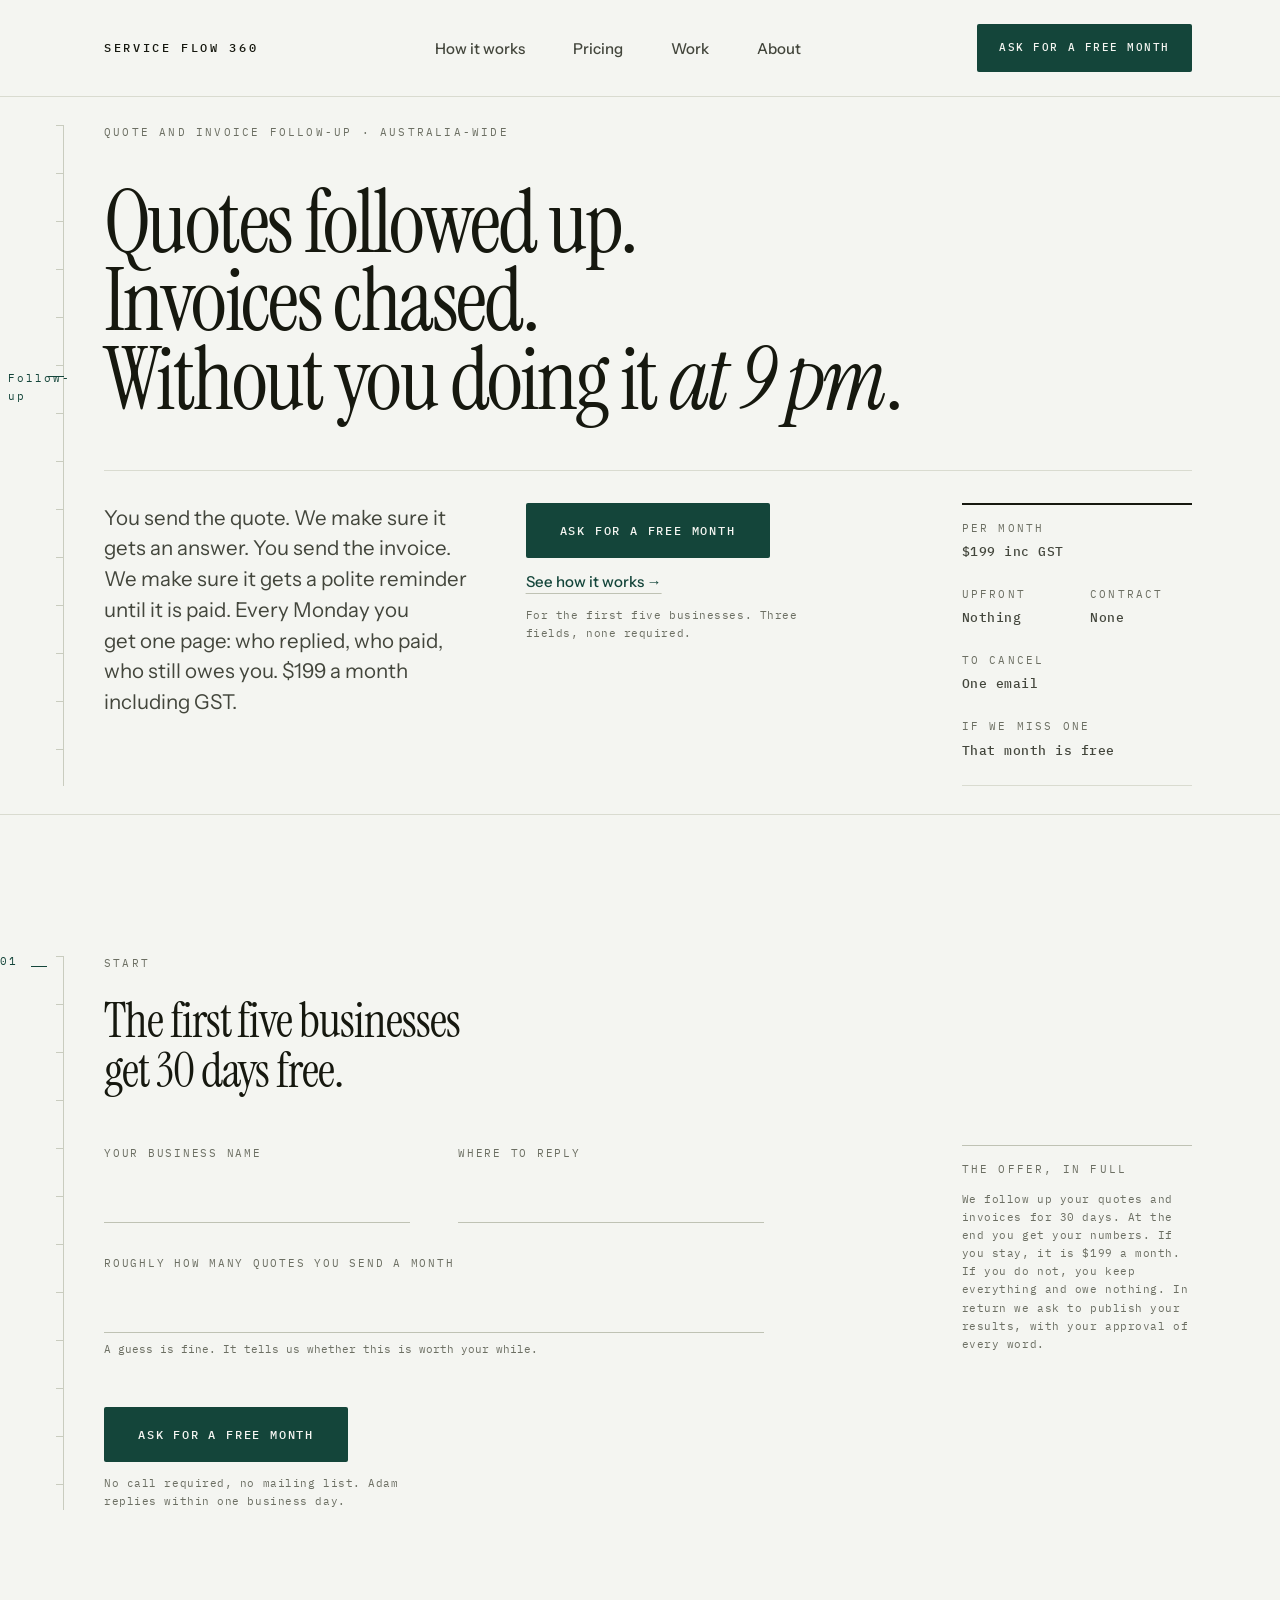
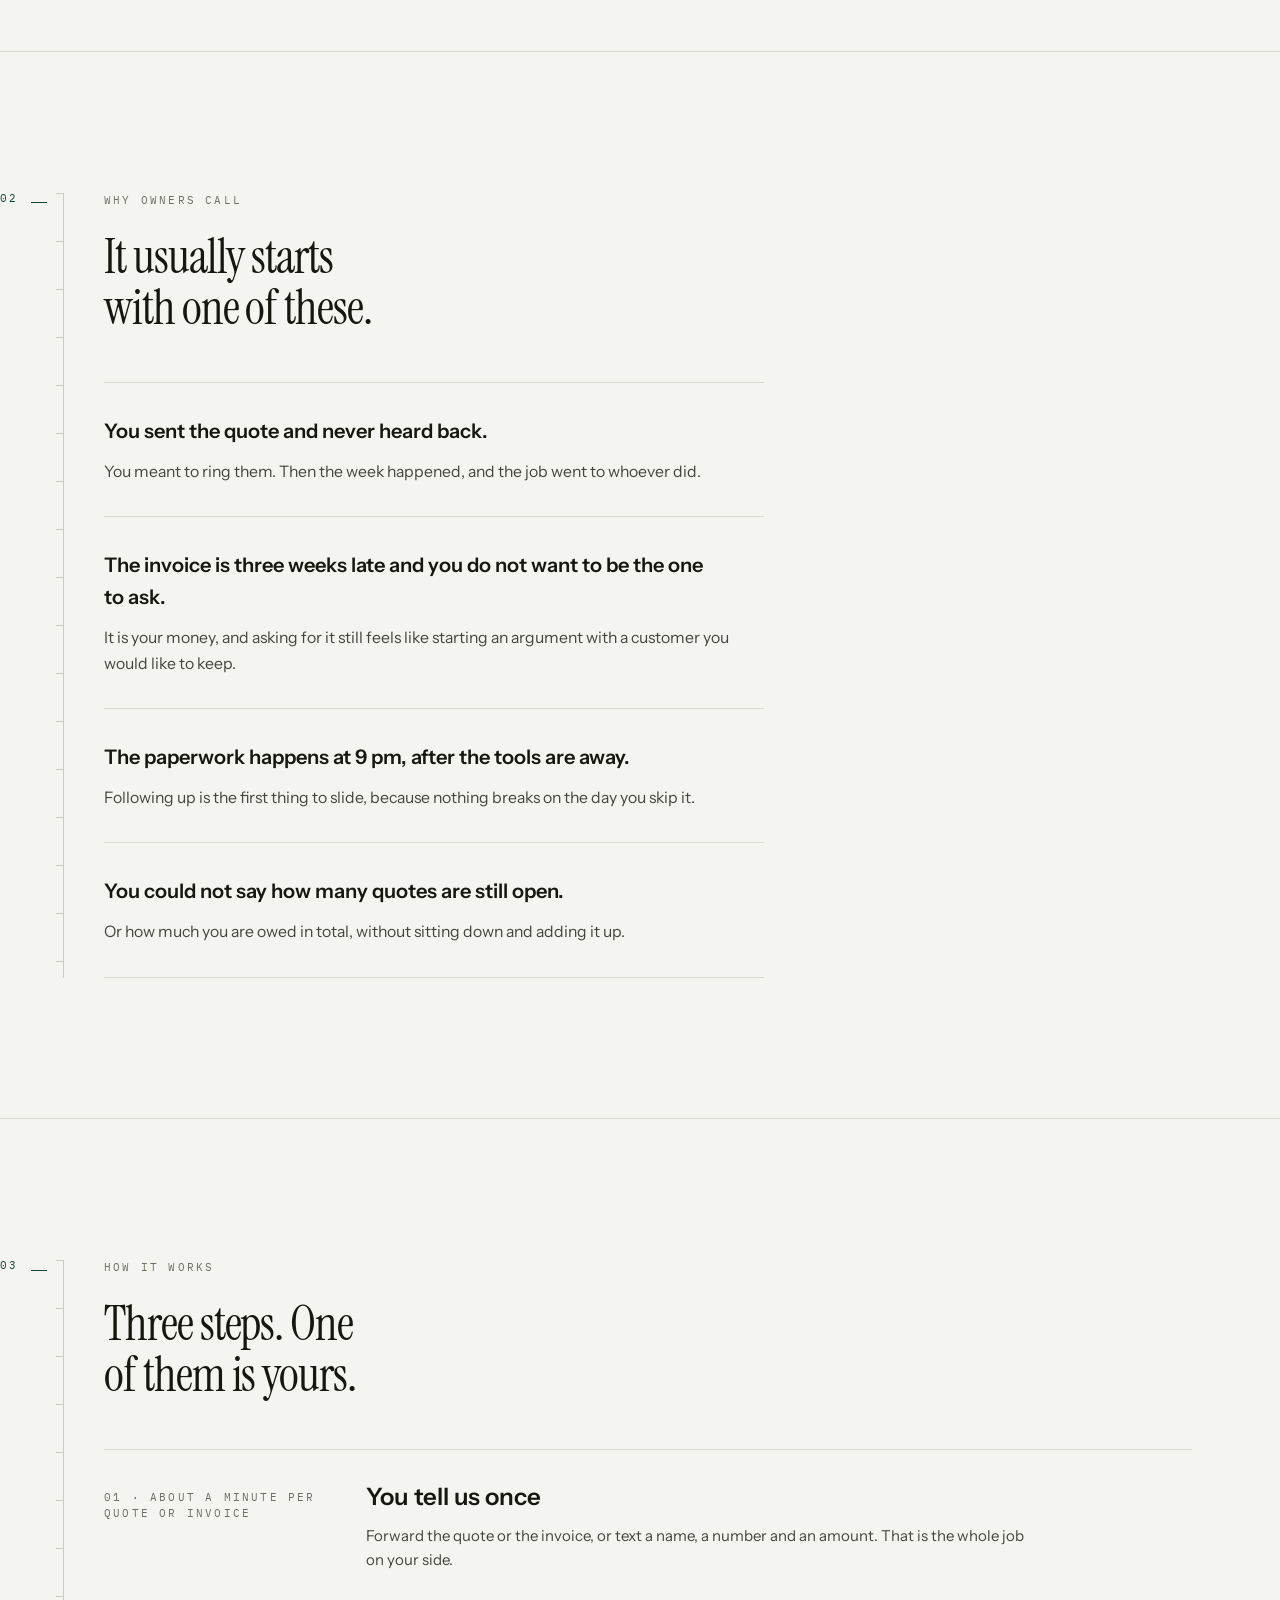
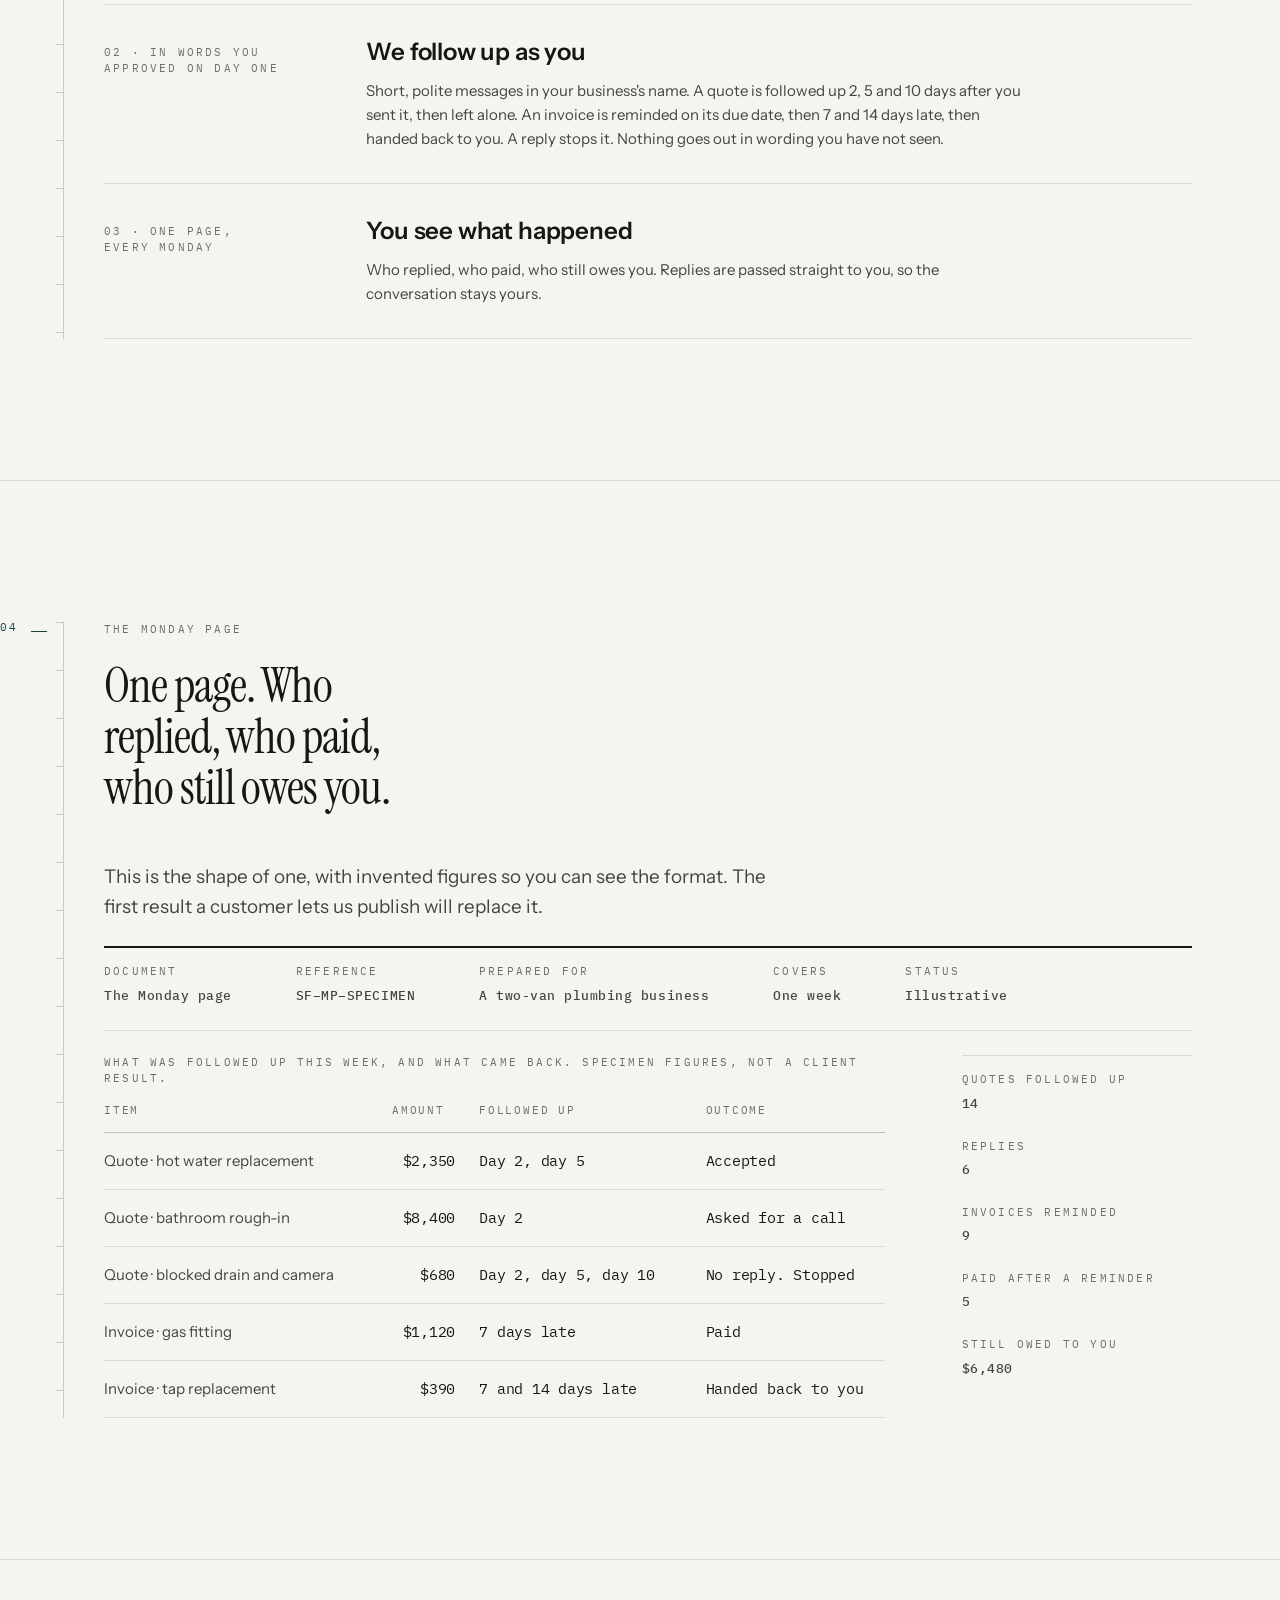
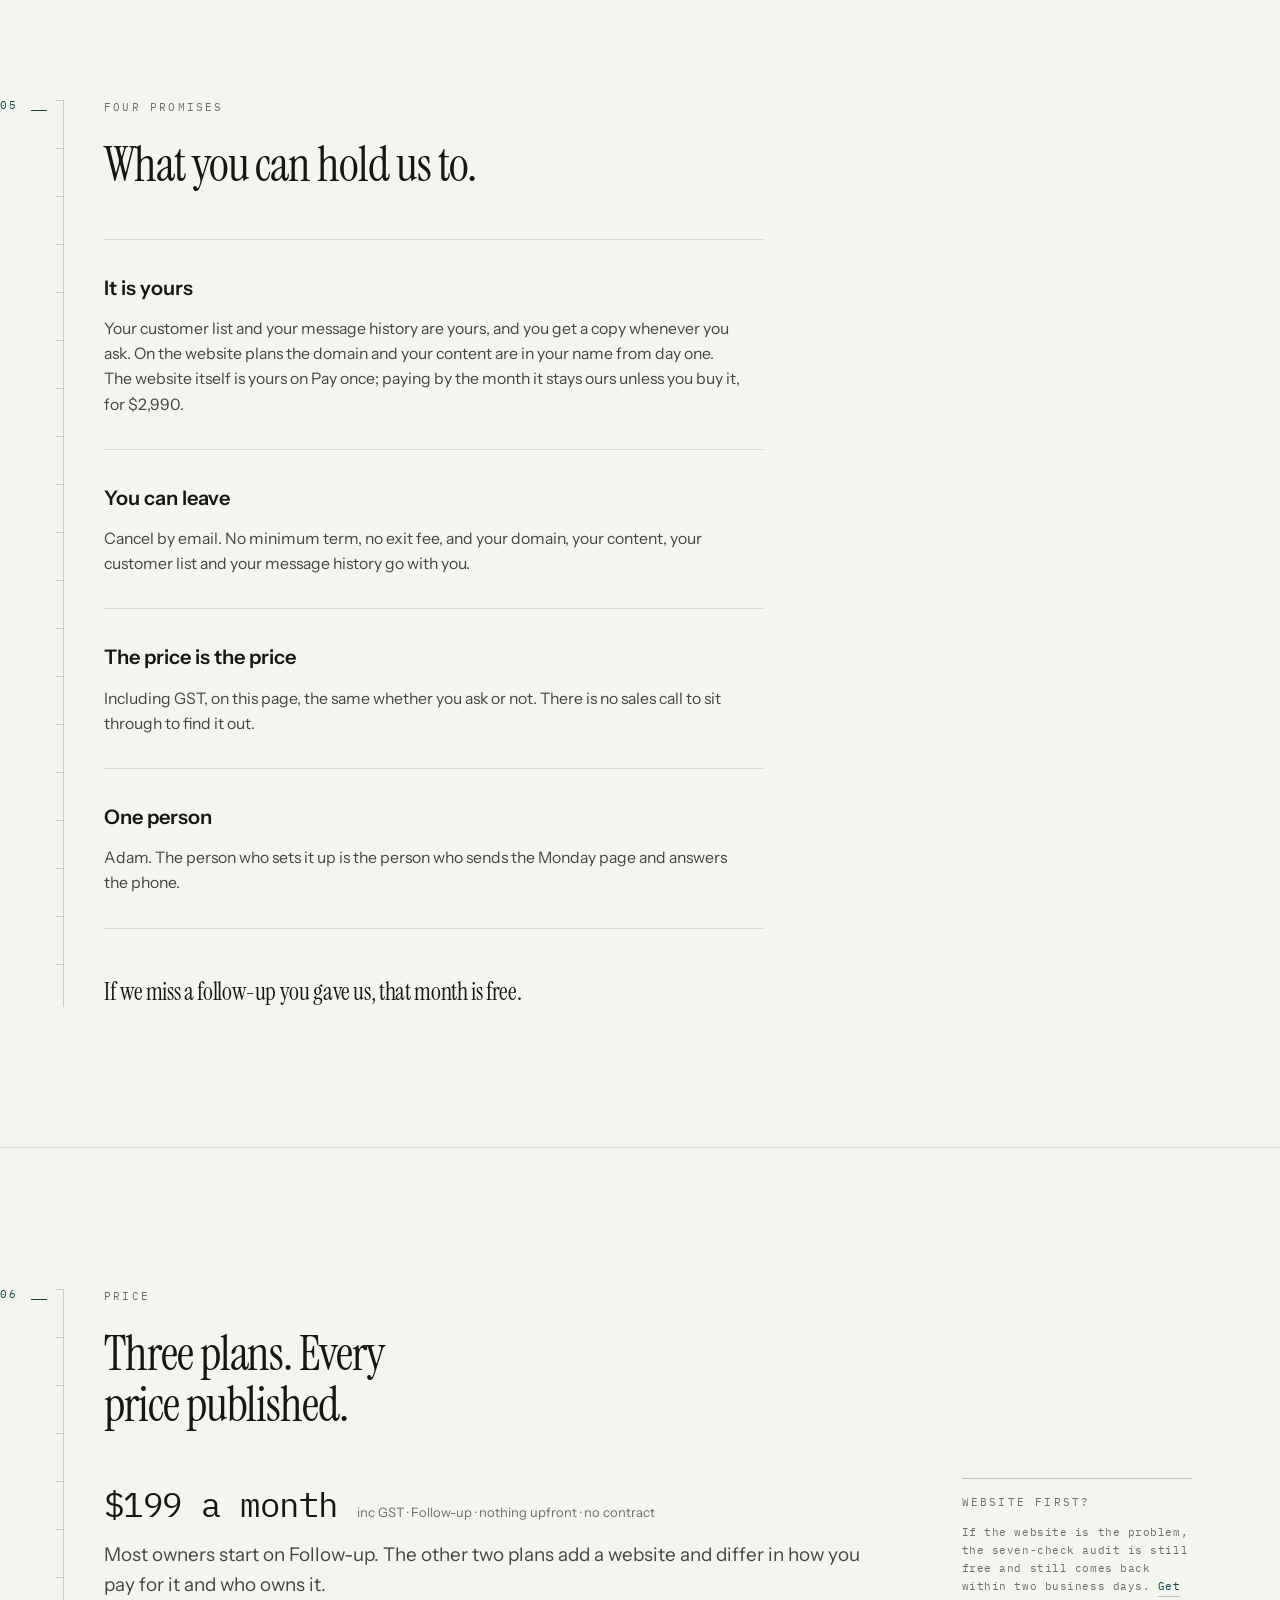
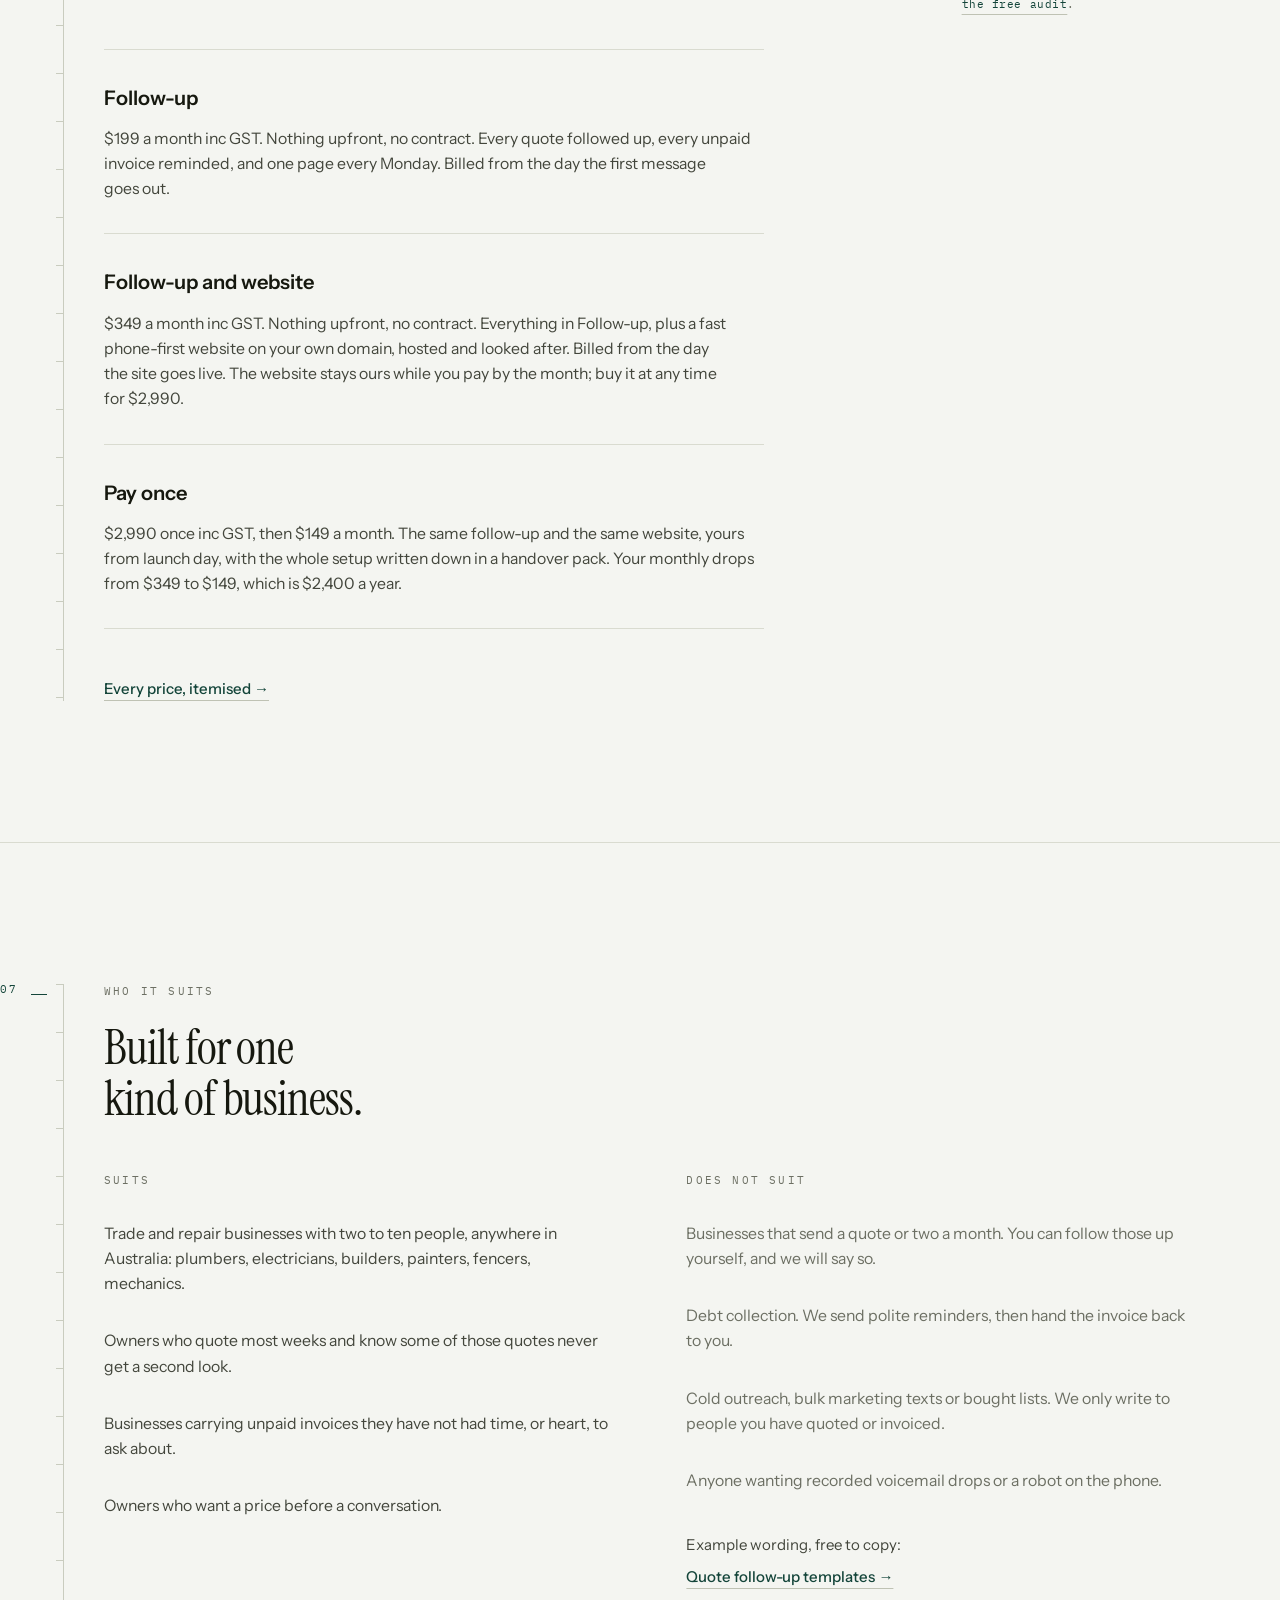
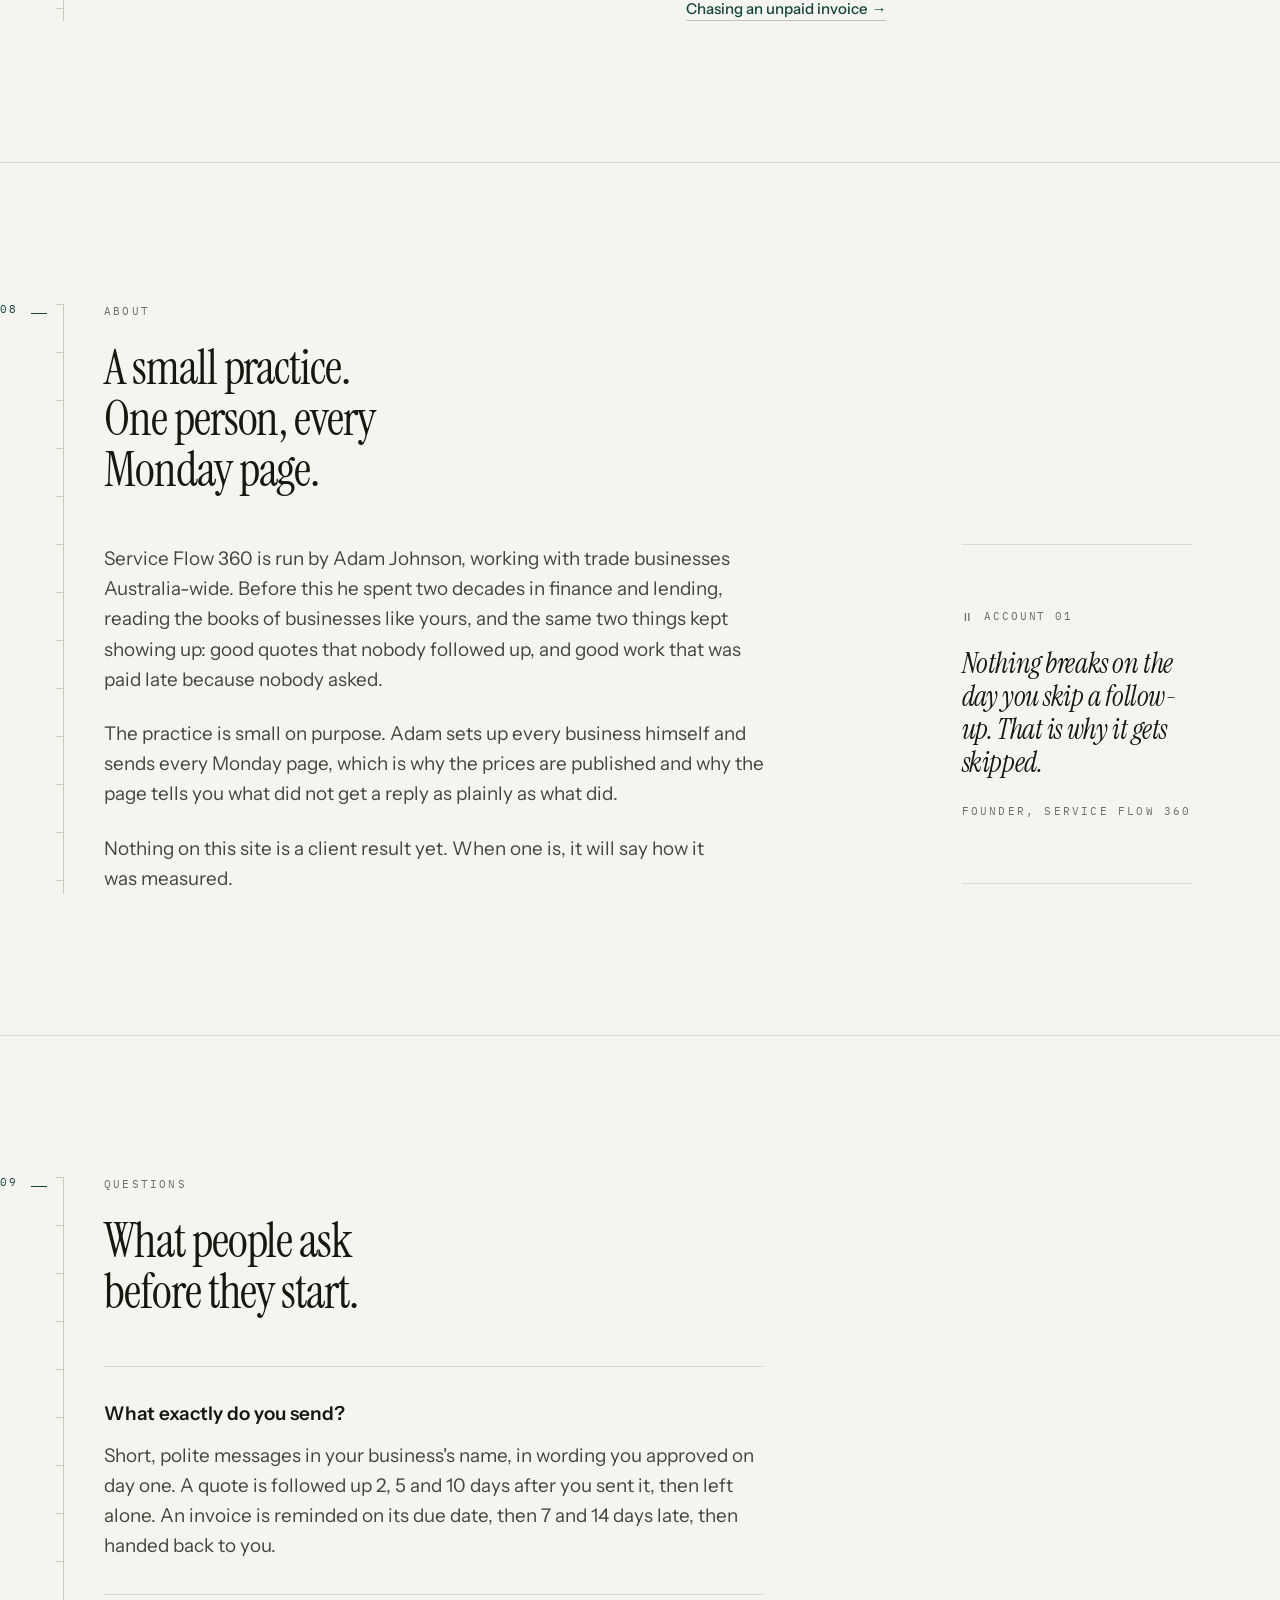
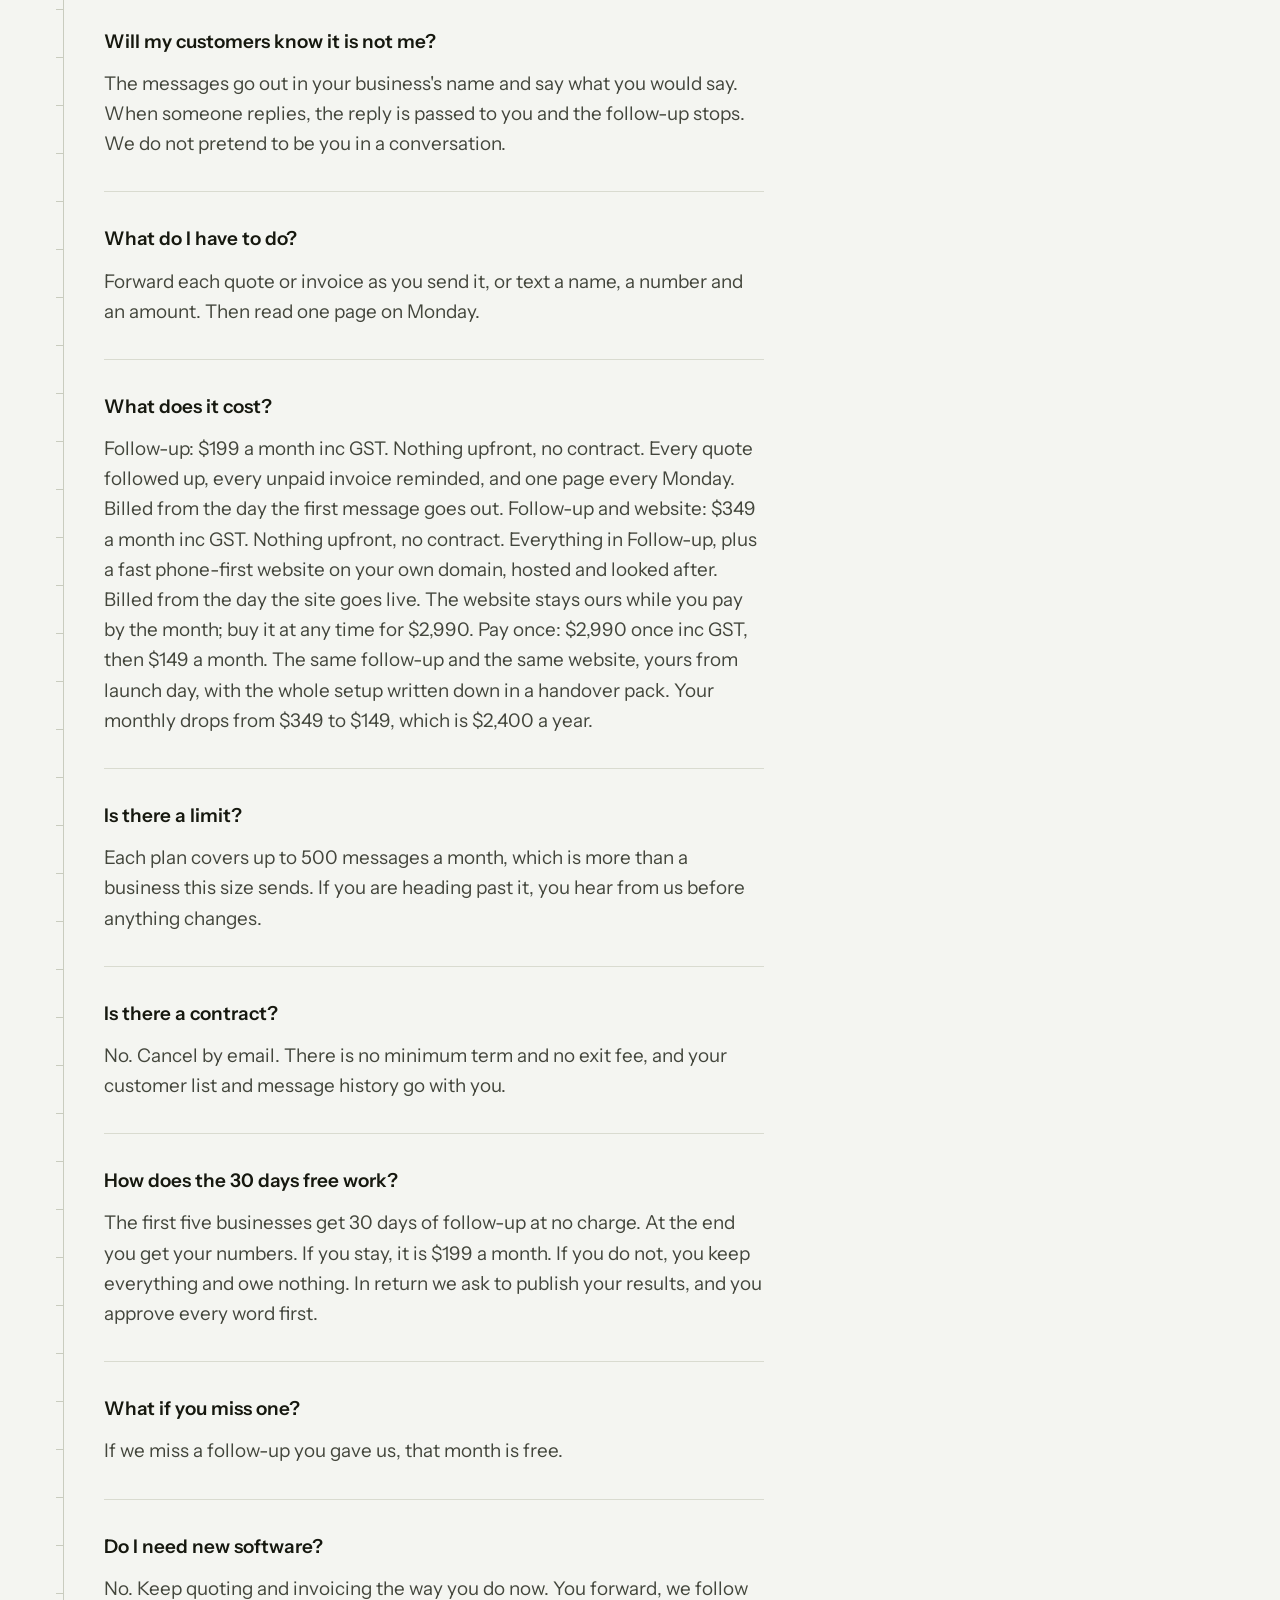
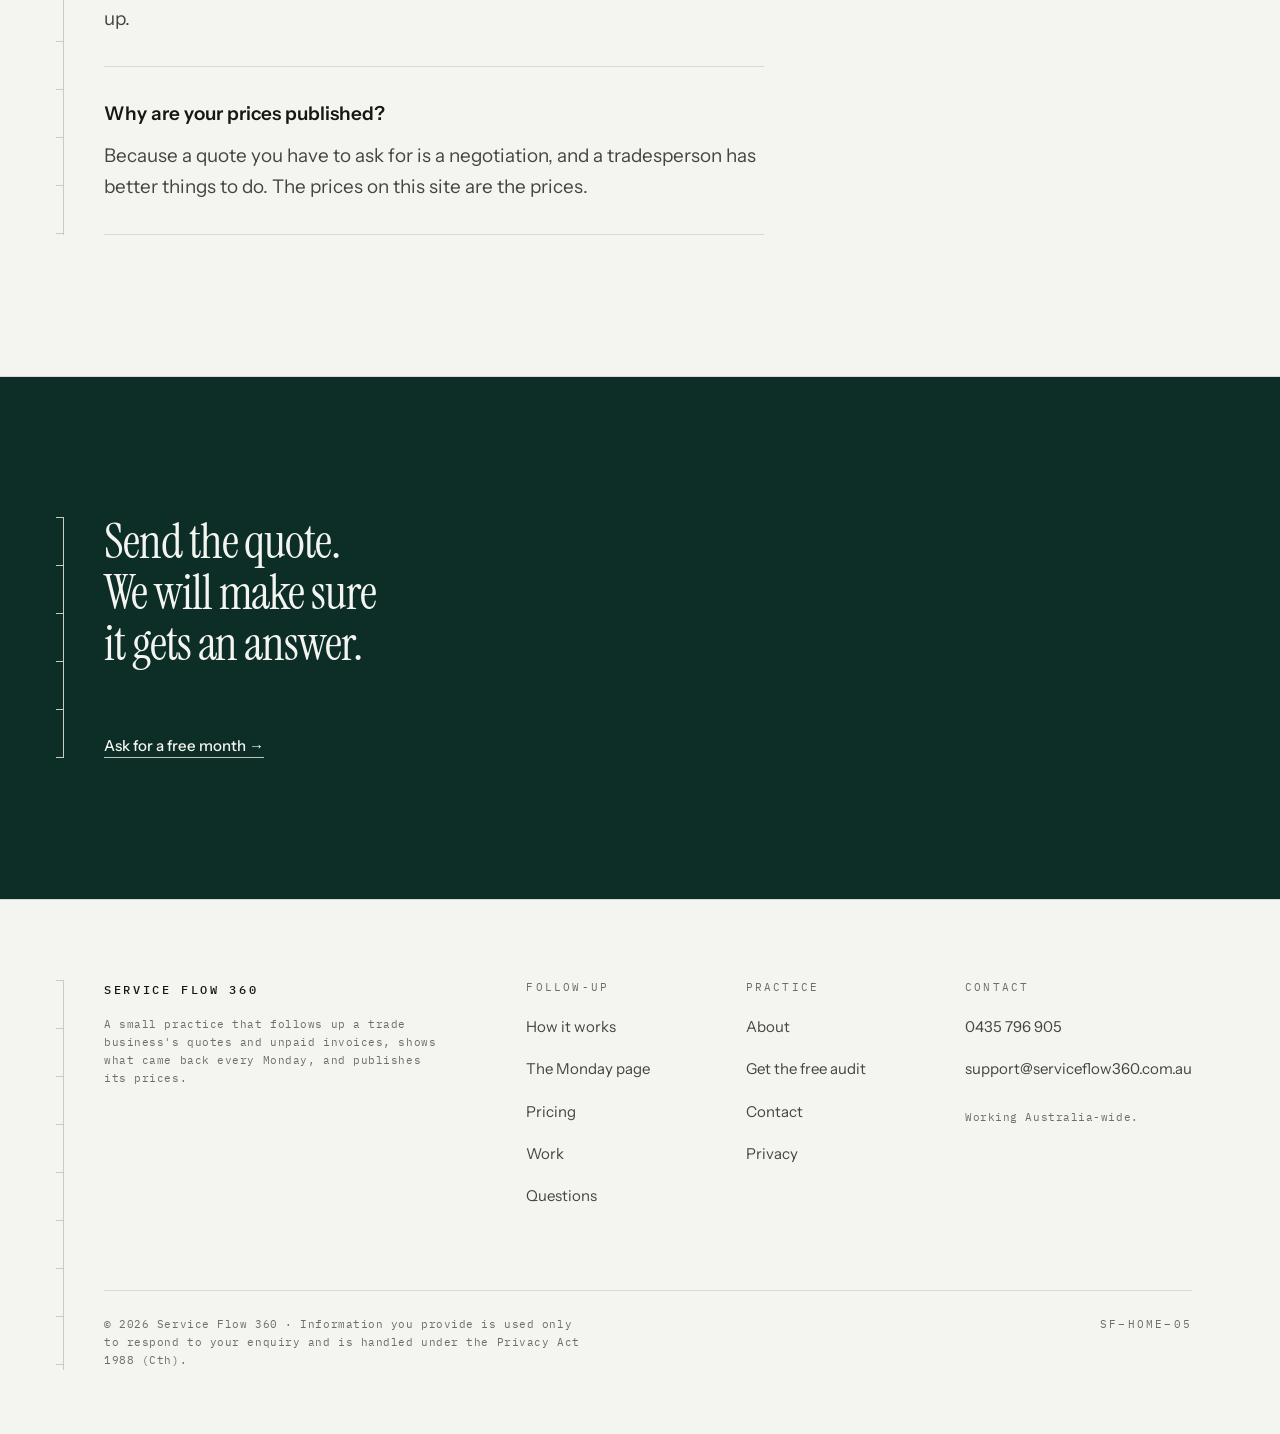
==== commit 97b199a1: "Publish serviceflow360 build 88d8acd" ====
--- a/index.html
+++ b/index.html
@@ -1,9 +1,9 @@
-<!DOCTYPE html><html lang="en-AU" data-astro-cid-hkbrpulz><head><meta charset="utf-8"><meta name="viewport" content="width=device-width, initial-scale=1"><title>Quotes followed up, invoices chased — Service Flow 360</title><meta name="description" content="Every quote followed up and every unpaid invoice politely reminded, in your business's name, with one page every Monday. $199 a month inc GST, nothing upfront, no contract. Adelaide."><link rel="canonical" href="https://serviceflow360.com.au/"><meta property="og:type" content="website"><meta property="og:title" content="Quotes followed up, invoices chased — Service Flow 360"><meta property="og:description" content="Every quote followed up and every unpaid invoice politely reminded, in your business's name, with one page every Monday. $199 a month inc GST, nothing upfront, no contract. Adelaide."><meta property="og:url" content="https://serviceflow360.com.au/"><meta property="og:locale" content="en_AU"><!-- No og:image. The only card asset on the server advertises the previous
+<!DOCTYPE html><html lang="en-AU" data-astro-cid-hkbrpulz><head><meta charset="utf-8"><meta name="viewport" content="width=device-width, initial-scale=1"><title>Quotes followed up, invoices chased — Service Flow 360</title><meta name="description" content="Every quote followed up and every unpaid invoice politely reminded, in your business's name, with one page every Monday. $199 a month inc GST, nothing upfront, no contract. Australia-wide."><link rel="canonical" href="https://serviceflow360.com.au/"><meta property="og:type" content="website"><meta property="og:title" content="Quotes followed up, invoices chased — Service Flow 360"><meta property="og:description" content="Every quote followed up and every unpaid invoice politely reminded, in your business's name, with one page every Monday. $199 a month inc GST, nothing upfront, no contract. Australia-wide."><meta property="og:url" content="https://serviceflow360.com.au/"><meta property="og:locale" content="en_AU"><!-- No og:image. The only card asset on the server advertises the previous
        positioning (websites / AI front desk) and would misrepresent the offer
-       in every shared link. Text-only preview until a card is made. --><meta name="twitter:card" content="summary"><meta name="theme-color" content="#F4F5F1" media="(prefers-color-scheme: light)"><meta name="theme-color" content="#14160F" media="(prefers-color-scheme: dark)"><link rel="icon" href="/favicon.svg" type="image/svg+xml"><!-- The H1 is the LCP element and it is set in the serif. Preload both faces. --><link rel="preload" href="/fonts/instrument-serif-400.woff2" as="font" type="font/woff2" crossorigin><link rel="preload" href="/fonts/instrument-serif-400-italic.woff2" as="font" type="font/woff2" crossorigin><script type="application/ld+json">{"@context":"https://schema.org","@type":"ProfessionalService","name":"Service Flow 360","description":"Quote and invoice follow-up for Adelaide trade and service businesses. Every quote followed up, every unpaid invoice reminded, one page every Monday, published prices, and your customer list stays yours.","url":"https://serviceflow360.com.au","areaServed":"Australia","address":{"@type":"PostalAddress","addressLocality":"Adelaide","addressRegion":"SA","addressCountry":"AU"}}</script><link rel="stylesheet" href="/_astro/Section.BHcWdUez.css"><style>.grid[data-astro-cid-6ftvmqcp]{grid-template-columns:minmax(0, 1fr) var(--field);gap:var(--gap);align-items:var(--al);display:grid}.grid[data-astro-cid-6ftvmqcp].solo{grid-template-columns:minmax(0,1fr)}.main[data-astro-cid-6ftvmqcp],.field[data-astro-cid-6ftvmqcp]{min-width:0}@media (width<=860px){.grid[data-astro-cid-6ftvmqcp]{gap:var(--s9);grid-template-columns:1fr}.field[data-astro-cid-6ftvmqcp]{max-width:236px}}
+       in every shared link. Text-only preview until a card is made. --><meta name="twitter:card" content="summary"><meta name="theme-color" content="#F4F5F1" media="(prefers-color-scheme: light)"><meta name="theme-color" content="#14160F" media="(prefers-color-scheme: dark)"><link rel="icon" href="/favicon.svg" type="image/svg+xml"><!-- The H1 is the LCP element and it is set in the serif. Preload both faces. --><link rel="preload" href="/fonts/instrument-serif-400.woff2" as="font" type="font/woff2" crossorigin><link rel="preload" href="/fonts/instrument-serif-400-italic.woff2" as="font" type="font/woff2" crossorigin><script type="application/ld+json">{"@context":"https://schema.org","@type":"ProfessionalService","name":"Service Flow 360","description":"Quote and invoice follow-up for Australian trade and service businesses. Every quote followed up, every unpaid invoice reminded, one page every Monday, published prices, and your customer list stays yours.","url":"https://serviceflow360.com.au","areaServed":"Australia","address":{"@type":"PostalAddress","addressCountry":"AU"}}</script><link rel="stylesheet" href="/_astro/Section.BHcWdUez.css"><style>.grid[data-astro-cid-6ftvmqcp]{grid-template-columns:minmax(0, 1fr) var(--field);gap:var(--gap);align-items:var(--al);display:grid}.grid[data-astro-cid-6ftvmqcp].solo{grid-template-columns:minmax(0,1fr)}.main[data-astro-cid-6ftvmqcp],.field[data-astro-cid-6ftvmqcp]{min-width:0}@media (width<=860px){.grid[data-astro-cid-6ftvmqcp]{gap:var(--s9);grid-template-columns:1fr}.field[data-astro-cid-6ftvmqcp]{max-width:236px}}
 .tw[data-astro-cid-uwabcyt5]{overflow-x:auto}table[data-astro-cid-uwabcyt5]{border-collapse:collapse;width:100%;font-size:var(--t-small)}caption[data-astro-cid-uwabcyt5]{text-align:left;padding-bottom:var(--s4)}th[data-astro-cid-uwabcyt5],td[data-astro-cid-uwabcyt5]{padding:var(--s4) var(--s5) var(--s4) 0}th[data-astro-cid-uwabcyt5]:last-child,td[data-astro-cid-uwabcyt5]:last-child{padding-right:0}thead[data-astro-cid-uwabcyt5] th[data-astro-cid-uwabcyt5]{font-family:var(--mono);font-size:var(--t-label);text-transform:uppercase;letter-spacing:.16em;color:var(--ink-3);text-align:left;padding-top:0;padding-bottom:var(--s3);border-bottom:1px solid var(--rule-2);font-weight:400}tbody[data-astro-cid-uwabcyt5] th[data-astro-cid-uwabcyt5]{text-align:left;color:var(--ink-2);border-bottom:1px solid var(--rule);font-weight:400}td[data-astro-cid-uwabcyt5]{color:var(--ink);border-bottom:1px solid var(--rule);font-variant-numeric:tabular-nums}.n[data-astro-cid-uwabcyt5]{text-align:right}.clay[data-astro-cid-uwabcyt5]{color:var(--clay)}.pine[data-astro-cid-uwabcyt5]{color:var(--pine)}
 .tb[data-astro-cid-5kyhikxs]{gap:var(--s5) var(--s8);padding:var(--s4) 0 0;flex-wrap:wrap;margin:0;display:flex}.r-hair[data-astro-cid-5kyhikxs]{border-top:1px solid var(--rule)}.r-heavy[data-astro-cid-5kyhikxs]{border-top:2px solid var(--ink);border-bottom:1px solid var(--rule);padding-bottom:var(--s5)}.r-none[data-astro-cid-5kyhikxs]{border-top:0;padding-top:0}.f[data-astro-cid-5kyhikxs]{flex-direction:column;gap:6px;display:flex}.v[data-astro-cid-5kyhikxs]{font-family:var(--mono);letter-spacing:.04em;color:var(--ink-2);font-variant-numeric:tabular-nums;margin:0;font-size:.8125rem;font-weight:500}
 .ev[data-astro-cid-vat3t7xl]{align-items:center;gap:var(--s2);font-family:var(--mono);font-size:var(--t-label);text-transform:uppercase;letter-spacing:.18em;font-variant-numeric:tabular-nums;line-height:1.4;display:inline-flex}.mk[data-astro-cid-vat3t7xl]{flex:none}.mt[data-astro-cid-vat3t7xl]{color:var(--ink-3)}.reading[data-astro-cid-vat3t7xl]{color:var(--pine)}.reading[data-astro-cid-vat3t7xl] .mk[data-astro-cid-vat3t7xl]{fill:var(--pine);stroke:var(--pine)}.observation[data-astro-cid-vat3t7xl]{color:var(--ink-2)}.observation[data-astro-cid-vat3t7xl] .mk[data-astro-cid-vat3t7xl]{fill:none;stroke:var(--ink-2)}.account[data-astro-cid-vat3t7xl]{color:var(--ink-3)}.account[data-astro-cid-vat3t7xl] .mk[data-astro-cid-vat3t7xl]{fill:none;stroke:var(--ink-3)}.calculation[data-astro-cid-vat3t7xl]{color:var(--pine);font-style:italic}.calculation[data-astro-cid-vat3t7xl] .mk[data-astro-cid-vat3t7xl]{fill:none;stroke:var(--pine)}
 .pq[data-astro-cid-tvs3llmy]{gap:var(--s5);border-top:1px solid var(--rule);border-bottom:1px solid var(--rule);padding:var(--s8) 0;flex-direction:column;max-width:38ch;margin:0;display:flex}blockquote[data-astro-cid-tvs3llmy]{margin:0}blockquote[data-astro-cid-tvs3llmy] p[data-astro-cid-tvs3llmy]{font-family:var(--serif);letter-spacing:-.015em;color:var(--ink);font-size:clamp(1.3rem,1.1rem + .8vw,1.75rem);font-style:italic;line-height:1.18}.narrow[data-astro-cid-lcdefpme]{max-width:var(--w-narrow)}.audit[data-astro-cid-lcdefpme]{gap:var(--s7);max-width:var(--w-text);flex-direction:column;display:flex}.fields[data-astro-cid-lcdefpme]{gap:var(--s6) var(--s7);grid-template-columns:1fr 1fr;display:grid}.hp[data-astro-cid-lcdefpme]{width:1px;height:1px;position:absolute;left:-9999px;overflow:hidden}.rows[data-astro-cid-lcdefpme]{border-top:1px solid var(--rule);max-width:var(--w-text)}.row[data-astro-cid-lcdefpme]{border-bottom:1px solid var(--rule);padding:var(--s6) 0;gap:var(--s3);flex-direction:column;display:flex}.row-h[data-astro-cid-lcdefpme]{font-size:1.0625em;font-weight:600}.row-p[data-astro-cid-lcdefpme]{color:var(--ink-2);font-size:.9875rem}.stages[data-astro-cid-lcdefpme]{border-top:1px solid var(--rule);margin:0;padding:0;list-style:none}.stage[data-astro-cid-lcdefpme]{grid-template-columns:var(--field) minmax(0, 1fr);gap:var(--s6);padding:var(--s6) 0;border-bottom:1px solid var(--rule);display:grid}.stage-n[data-astro-cid-lcdefpme]{padding-top:var(--s2)}.stage-b[data-astro-cid-lcdefpme]{gap:var(--s3);max-width:var(--w-text);flex-direction:column;display:flex}.stage-p[data-astro-cid-lcdefpme]{font-size:var(--t-small);color:var(--ink-2);line-height:1.6}.note[data-astro-cid-lcdefpme]{gap:var(--s3);border-top:1px solid var(--rule-2);padding-top:var(--s4);flex-direction:column;display:flex}.specimen[data-astro-cid-lcdefpme]{gap:var(--s5);flex-direction:column;display:flex}.spec-note[data-astro-cid-lcdefpme]{max-width:52ch}@media (width<=860px){.specimen[data-astro-cid-lcdefpme] .grid{gap:var(--s7)}}.refusal[data-astro-cid-lcdefpme]{font-family:var(--serif);font-size:var(--t-h3);letter-spacing:-.015em;text-wrap:balance;margin:0;line-height:1.25}.price-block[data-astro-cid-lcdefpme]{gap:var(--s2);flex-direction:column;display:flex}.price[data-astro-cid-lcdefpme]{color:var(--ink);margin:0;font-size:clamp(1.6rem,1.3rem + 1vw,2.2rem)}.inc[data-astro-cid-lcdefpme]{font-family:var(--sans);color:var(--ink-3);letter-spacing:0;font-size:.8125rem}.two[data-astro-cid-lcdefpme]{gap:var(--gap);grid-template-columns:1fr 1fr;display:grid}.colh[data-astro-cid-lcdefpme]{margin-bottom:var(--s4)}.ticks[data-astro-cid-lcdefpme]{margin:0;padding:0;list-style:none}.ticks[data-astro-cid-lcdefpme] li[data-astro-cid-lcdefpme]{padding:var(--s4) 0;color:var(--ink-2);font-size:.9875rem}.ticks[data-astro-cid-lcdefpme].off li[data-astro-cid-lcdefpme]{color:var(--ink-3)}.free[data-astro-cid-lcdefpme]{margin-top:var(--s5);gap:var(--s2);font-size:var(--t-small);color:var(--ink-2);flex-direction:column;display:flex}.free[data-astro-cid-lcdefpme] a[data-astro-cid-lcdefpme]{font-weight:500}.faq[data-astro-cid-lcdefpme]{border-top:1px solid var(--rule);max-width:var(--w-text);margin:0}.qa[data-astro-cid-lcdefpme]{gap:var(--s3);padding:var(--s6) 0;border-bottom:1px solid var(--rule);flex-direction:column;display:flex}.qa[data-astro-cid-lcdefpme] dt[data-astro-cid-lcdefpme]{font-weight:600}.qa[data-astro-cid-lcdefpme] dd[data-astro-cid-lcdefpme]{max-width:62ch;margin:0}@media (width<=1000px){.two[data-astro-cid-lcdefpme]{gap:var(--s8);grid-template-columns:1fr}}@media (width<=640px){.tw.measures table{min-width:var(--w-narrow)}.tw.measures caption{max-width:calc(100vw - var(--rail) - var(--pad-r));position:sticky;left:0}.fields[data-astro-cid-lcdefpme]{grid-template-columns:1fr}.stage[data-astro-cid-lcdefpme]{gap:var(--s2);grid-template-columns:1fr}.stage-n[data-astro-cid-lcdefpme]{padding-top:0}}
 .field[data-astro-cid-wul7fgjm]{gap:var(--s2);flex-direction:column;margin:0;display:flex}.field[data-astro-cid-wul7fgjm].wide{grid-column:1/-1}label[data-astro-cid-wul7fgjm]{font-family:var(--mono);font-size:var(--t-label);text-transform:uppercase;letter-spacing:.16em;color:var(--ink-3)}input[data-astro-cid-wul7fgjm],textarea[data-astro-cid-wul7fgjm]{border:0;border-bottom:1px solid var(--rule-2);padding:var(--s3) 0;font-family:var(--sans);color:var(--ink);width:100%;transition:border-color .16s var(--ease);background:0 0;border-radius:0;font-size:1.0625rem}textarea[data-astro-cid-wul7fgjm]{resize:vertical}input[data-astro-cid-wul7fgjm]:focus,textarea[data-astro-cid-wul7fgjm]:focus{border-bottom-color:var(--pine);padding-bottom:calc(var(--s3) - 1px);border-bottom-width:2px;outline:none}input[data-astro-cid-wul7fgjm]:focus-visible,textarea[data-astro-cid-wul7fgjm]:focus-visible{outline:3px solid var(--pine);outline-offset:4px}:is(input[data-astro-cid-wul7fgjm]:user-invalid,textarea[data-astro-cid-wul7fgjm]:user-invalid){border-bottom-color:var(--clay);padding-bottom:calc(var(--s3) - 1px);border-bottom-width:2px}.err[data-astro-cid-wul7fgjm]{font-family:var(--mono);font-size:var(--t-label);color:var(--clay);display:none}input[data-astro-cid-wul7fgjm]:user-invalid~.err[data-astro-cid-wul7fgjm]{display:block}.hint[data-astro-cid-wul7fgjm]{font-family:var(--mono);font-size:var(--t-label);color:var(--ink-3)}
-</style></head><body data-astro-cid-hkbrpulz><a class="skip-link" href="#main" data-astro-cid-hkbrpulz>Skip to content</a><header class="nav" data-astro-cid-wpvy4v7s><div class="wrap nav-in" data-astro-cid-wpvy4v7s><a class="brand" href="/" data-astro-cid-wpvy4v7s>Service&nbsp;Flow&nbsp;360</a><nav aria-label="Primary" data-astro-cid-wpvy4v7s><ul role="list" data-astro-cid-wpvy4v7s><li data-astro-cid-wpvy4v7s><a href="#how" data-astro-cid-wpvy4v7s>How it works</a></li><li data-astro-cid-wpvy4v7s><a href="/pricing" data-astro-cid-wpvy4v7s>Pricing</a></li><li data-astro-cid-wpvy4v7s><a href="/work" data-astro-cid-wpvy4v7s>Work</a></li><li data-astro-cid-wpvy4v7s><a href="#about" data-astro-cid-wpvy4v7s>About</a></li></ul></nav><a class="cta" href="#start" data-astro-cid-wpvy4v7s>Ask for a free month</a></div></header><main id="main" class="main fh" data-astro-cid-hkbrpulz><div class="hero" data-astro-cid-ge2uvauf><div class="wrap" data-astro-cid-ge2uvauf><div class="rule" aria-hidden="true" data-astro-cid-cn7sczra></div><span class="datum" aria-hidden="true" data-astro-cid-ge2uvauf><span data-astro-cid-ge2uvauf>Follow-up</span></span><p class="label" data-astro-cid-ge2uvauf>Quote and invoice follow-up · Adelaide</p><h1 data-astro-cid-ge2uvauf>Quotes followed up. <br data-astro-cid-lcdefpme>Invoices chased. <br data-astro-cid-lcdefpme>Without you doing it <em data-astro-cid-lcdefpme>at 9 pm</em>.</h1><div class="under" data-astro-cid-ge2uvauf><div class="act" data-astro-cid-ge2uvauf><p class="deck" data-astro-cid-ge2uvauf>You send the quote. We make sure it gets an answer. You send the invoice. We make sure it gets a polite reminder until it is paid. Every Monday you get one page: who replied, who paid, who still owes you. $199 a month including GST.</p><div class="act" data-astro-cid-amjew3wo><a class="btn" href="#start" data-astro-cid-amjew3wo>Ask for a free month</a><a class="alt" href="#how" data-astro-cid-amjew3wo>See how it works &rarr;</a><p class="micro" data-astro-cid-amjew3wo>For the first five Adelaide businesses. Three fields, none required.</p></div></div><div class="field" data-astro-cid-ge2uvauf><dl class="tb r-heavy" data-astro-cid-5kyhikxs><div class="f" data-astro-cid-5kyhikxs><dt class="label" data-astro-cid-5kyhikxs>Per month</dt><dd class="v" data-astro-cid-5kyhikxs>$199 inc GST</dd></div><div class="f" data-astro-cid-5kyhikxs><dt class="label" data-astro-cid-5kyhikxs>Upfront</dt><dd class="v" data-astro-cid-5kyhikxs>Nothing</dd></div><div class="f" data-astro-cid-5kyhikxs><dt class="label" data-astro-cid-5kyhikxs>Contract</dt><dd class="v" data-astro-cid-5kyhikxs>None</dd></div><div class="f" data-astro-cid-5kyhikxs><dt class="label" data-astro-cid-5kyhikxs>To cancel</dt><dd class="v" data-astro-cid-5kyhikxs>One email</dd></div><div class="f" data-astro-cid-5kyhikxs><dt class="label" data-astro-cid-5kyhikxs>If we miss one</dt><dd class="v" data-astro-cid-5kyhikxs>That month is free</dd></div></dl></div></div></div></div><section class="sec div" id="start" data-astro-cid-w6ymvdtg><div class="wrap" data-astro-cid-w6ymvdtg><div class="rule" aria-hidden="true" data-astro-cid-cn7sczra></div><div class="mark" aria-hidden="true" data-astro-cid-w6ymvdtg><i data-astro-cid-w6ymvdtg></i><span data-astro-cid-w6ymvdtg>01</span></div><div class="inner" data-astro-cid-w6ymvdtg><header class="head" data-astro-cid-w6ymvdtg><p class="label" data-astro-cid-w6ymvdtg>Start</p><h2 data-astro-cid-w6ymvdtg>The first five Adelaide businesses get 30 days free.</h2></header><div class="grid" style="--al:start" data-astro-cid-6ftvmqcp><div class="main" data-astro-cid-6ftvmqcp><form class="audit" method="POST" action="https://formsubmit.co/support@serviceflow360.com.au" novalidate data-astro-cid-lcdefpme><input type="hidden" name="_subject" value="Free month request — home page" data-astro-cid-lcdefpme><input type="hidden" name="_captcha" value="false" data-astro-cid-lcdefpme><input type="hidden" name="_template" value="table" data-astro-cid-lcdefpme><input type="hidden" name="_next" value="https://serviceflow360.com.au/thanks" data-astro-cid-lcdefpme><input type="hidden" name="_autoresponse" value="Thanks. Your request for a free month of follow-up has reached Adam at Service Flow 360. He replies within one business day with the message wording for you to approve. Nothing is sent to any of your customers until you have approved the words. If it is urgent, call 0435 796 905." data-astro-cid-lcdefpme><input type="hidden" name="source" value="home-free-month" data-astro-cid-lcdefpme><div class="fields" data-astro-cid-lcdefpme><p class="field" data-astro-cid-wul7fgjm><label for="business" data-astro-cid-wul7fgjm>Your business name</label><input type="text" id="business" name="business" autocomplete="organization" data-astro-cid-wul7fgjm></p><p class="field" data-astro-cid-wul7fgjm><label for="email" data-astro-cid-wul7fgjm>Where to reply</label><input type="email" id="email" name="email" autocomplete="email" aria-describedby="email-err" data-astro-cid-wul7fgjm><span class="err" id="email-err" data-astro-cid-wul7fgjm>That does not look like an email address.</span></p><p class="field wide" data-astro-cid-wul7fgjm><label for="quotes" data-astro-cid-wul7fgjm>Roughly how many quotes you send a month</label><input type="text" id="quotes" name="quotes" aria-describedby="quotes-hint" data-astro-cid-wul7fgjm><span class="hint" id="quotes-hint" data-astro-cid-wul7fgjm>A guess is fine. It tells us whether this is worth your while.</span></p></div><p class="hp" aria-hidden="true" data-astro-cid-lcdefpme><label for="company_website" data-astro-cid-lcdefpme>Leave this field empty</label><input type="text" name="_honey" id="company_website" tabindex="-1" autocomplete="off" data-astro-cid-lcdefpme></p><div class="act" data-astro-cid-amjew3wo><button type="submit" class="btn" data-astro-cid-amjew3wo>Ask for a free month</button><p class="micro" data-astro-cid-amjew3wo>No call required, no mailing list. Adam replies within one business day.</p></div></form></div><div class="field" data-astro-cid-6ftvmqcp><div class="note" data-astro-cid-lcdefpme><p class="label" data-astro-cid-lcdefpme>The offer, in full</p><p class="micro" data-astro-cid-lcdefpme>We follow up your quotes and invoices for 30 days. At the end you get your numbers. If you stay, it is $199 a month. If you do not, you keep everything and owe nothing. In return we ask to publish your results, with your approval of every word.</p></div></div></div></div></div></section><section class="sec div" data-astro-cid-w6ymvdtg><div class="wrap" data-astro-cid-w6ymvdtg><div class="rule" aria-hidden="true" data-astro-cid-cn7sczra></div><div class="mark" aria-hidden="true" data-astro-cid-w6ymvdtg><i data-astro-cid-w6ymvdtg></i><span data-astro-cid-w6ymvdtg>02</span></div><div class="inner" data-astro-cid-w6ymvdtg><header class="head" data-astro-cid-w6ymvdtg><p class="label" data-astro-cid-w6ymvdtg>Why owners call</p><h2 data-astro-cid-w6ymvdtg>It usually starts with one of these.</h2></header><div class="rows" data-astro-cid-lcdefpme><div class="row" data-astro-cid-lcdefpme><p class="row-h" data-astro-cid-lcdefpme>You sent the quote and never heard back.</p><p class="row-p" data-astro-cid-lcdefpme>You meant to ring them. Then the week happened, and the job went to whoever did.</p></div><div class="row" data-astro-cid-lcdefpme><p class="row-h" data-astro-cid-lcdefpme>The invoice is three weeks late and you do not want to be the one to ask.</p><p class="row-p" data-astro-cid-lcdefpme>It is your money, and asking for it still feels like starting an argument with a customer you would like to keep.</p></div><div class="row" data-astro-cid-lcdefpme><p class="row-h" data-astro-cid-lcdefpme>The paperwork happens at 9 pm, after the tools are away.</p><p class="row-p" data-astro-cid-lcdefpme>Following up is the first thing to slide, because nothing breaks on the day you skip it.</p></div><div class="row" data-astro-cid-lcdefpme><p class="row-h" data-astro-cid-lcdefpme>You could not say how many quotes are still open.</p><p class="row-p" data-astro-cid-lcdefpme>Or how much you are owed in total, without sitting down and adding it up.</p></div></div></div></div></section><section class="sec div" id="how" data-astro-cid-w6ymvdtg><div class="wrap" data-astro-cid-w6ymvdtg><div class="rule" aria-hidden="true" data-astro-cid-cn7sczra></div><div class="mark" aria-hidden="true" data-astro-cid-w6ymvdtg><i data-astro-cid-w6ymvdtg></i><span data-astro-cid-w6ymvdtg>03</span></div><div class="inner" data-astro-cid-w6ymvdtg><header class="head" data-astro-cid-w6ymvdtg><p class="label" data-astro-cid-w6ymvdtg>How it works</p><h2 data-astro-cid-w6ymvdtg>Three steps. One of them is yours.</h2></header><ol class="stages" data-astro-cid-lcdefpme><li class="stage" data-astro-cid-lcdefpme><p class="label stage-n" data-astro-cid-lcdefpme>01 · About a minute per quote or invoice</p><div class="stage-b" data-astro-cid-lcdefpme><h3 data-astro-cid-lcdefpme>You tell us once</h3><p class="stage-p" data-astro-cid-lcdefpme>Forward the quote or the invoice, or text a name, a number and an amount. That is the whole job on your side.</p></div></li><li class="stage" data-astro-cid-lcdefpme><p class="label stage-n" data-astro-cid-lcdefpme>02 · In words you approved on day one</p><div class="stage-b" data-astro-cid-lcdefpme><h3 data-astro-cid-lcdefpme>We follow up as you</h3><p class="stage-p" data-astro-cid-lcdefpme>Short, polite messages in your business&#39;s name. A quote is followed up 2, 5 and 10 days after you sent it, then left alone. An invoice is reminded on its due date, then 7 and 14 days late, then handed back to you. A reply stops it. Nothing goes out in wording you have not seen.</p></div></li><li class="stage" data-astro-cid-lcdefpme><p class="label stage-n" data-astro-cid-lcdefpme>03 · One page, every Monday</p><div class="stage-b" data-astro-cid-lcdefpme><h3 data-astro-cid-lcdefpme>You see what happened</h3><p class="stage-p" data-astro-cid-lcdefpme>Who replied, who paid, who still owes you. Replies are passed straight to you, so the conversation stays yours.</p></div></li></ol></div></div></section><section class="sec div" id="monday" data-astro-cid-w6ymvdtg><div class="wrap" data-astro-cid-w6ymvdtg><div class="rule" aria-hidden="true" data-astro-cid-cn7sczra></div><div class="mark" aria-hidden="true" data-astro-cid-w6ymvdtg><i data-astro-cid-w6ymvdtg></i><span data-astro-cid-w6ymvdtg>04</span></div><div class="inner" data-astro-cid-w6ymvdtg><header class="head" data-astro-cid-w6ymvdtg><p class="label" data-astro-cid-w6ymvdtg>The Monday page</p><h2 data-astro-cid-w6ymvdtg>One page. Who replied, who paid, who still owes you.</h2></header><div class="specimen" data-astro-cid-lcdefpme><p class="spec-note body-2" data-astro-cid-lcdefpme>This is the shape of one, with invented figures so you can see the format. The first result a customer lets us publish will replace it.</p><dl class="tb r-heavy" data-astro-cid-5kyhikxs><div class="f" data-astro-cid-5kyhikxs><dt class="label" data-astro-cid-5kyhikxs>Document</dt><dd class="v" data-astro-cid-5kyhikxs>The Monday page</dd></div><div class="f" data-astro-cid-5kyhikxs><dt class="label" data-astro-cid-5kyhikxs>Reference</dt><dd class="v" data-astro-cid-5kyhikxs>SF–MP–SPECIMEN</dd></div><div class="f" data-astro-cid-5kyhikxs><dt class="label" data-astro-cid-5kyhikxs>Prepared for</dt><dd class="v" data-astro-cid-5kyhikxs>A two-van plumbing business</dd></div><div class="f" data-astro-cid-5kyhikxs><dt class="label" data-astro-cid-5kyhikxs>Covers</dt><dd class="v" data-astro-cid-5kyhikxs>One week</dd></div><div class="f" data-astro-cid-5kyhikxs><dt class="label" data-astro-cid-5kyhikxs>Status</dt><dd class="v" data-astro-cid-5kyhikxs>Illustrative</dd></div></dl><div class="grid" style="--al:start" data-astro-cid-6ftvmqcp><div class="main" data-astro-cid-6ftvmqcp><div class="tw measures" data-astro-cid-uwabcyt5><table data-astro-cid-uwabcyt5><caption class="label" data-astro-cid-uwabcyt5>What was followed up this week, and what came back. Specimen figures, not a client result.</caption><thead data-astro-cid-uwabcyt5><tr data-astro-cid-uwabcyt5><th scope="col" data-astro-cid-uwabcyt5>Item</th><th scope="col" class="n" data-astro-cid-uwabcyt5>Amount</th><th scope="col" data-astro-cid-uwabcyt5>Followed up</th><th scope="col" data-astro-cid-uwabcyt5>Outcome</th></tr></thead><tbody data-astro-cid-uwabcyt5><tr data-astro-cid-uwabcyt5><th scope="row" data-astro-cid-uwabcyt5>Quote · hot water replacement</th><td class="num n" data-astro-cid-uwabcyt5>$2,350</td><td class="num" data-astro-cid-uwabcyt5>Day 2, day 5</td><td class="num" data-astro-cid-uwabcyt5>Accepted</td></tr><tr data-astro-cid-uwabcyt5><th scope="row" data-astro-cid-uwabcyt5>Quote · bathroom rough-in</th><td class="num n" data-astro-cid-uwabcyt5>$8,400</td><td class="num" data-astro-cid-uwabcyt5>Day 2</td><td class="num" data-astro-cid-uwabcyt5>Asked for a call</td></tr><tr data-astro-cid-uwabcyt5><th scope="row" data-astro-cid-uwabcyt5>Quote · blocked drain and camera</th><td class="num n" data-astro-cid-uwabcyt5>$680</td><td class="num" data-astro-cid-uwabcyt5>Day 2, day 5, day 10</td><td class="num" data-astro-cid-uwabcyt5>No reply. Stopped</td></tr><tr data-astro-cid-uwabcyt5><th scope="row" data-astro-cid-uwabcyt5>Invoice · gas fitting</th><td class="num n" data-astro-cid-uwabcyt5>$1,120</td><td class="num" data-astro-cid-uwabcyt5>7 days late</td><td class="num" data-astro-cid-uwabcyt5>Paid</td></tr><tr data-astro-cid-uwabcyt5><th scope="row" data-astro-cid-uwabcyt5>Invoice · tap replacement</th><td class="num n" data-astro-cid-uwabcyt5>$390</td><td class="num" data-astro-cid-uwabcyt5>7 and 14 days late</td><td class="num" data-astro-cid-uwabcyt5>Handed back to you</td></tr></tbody></table></div></div><div class="field" data-astro-cid-6ftvmqcp><dl class="tb r-hair" data-astro-cid-5kyhikxs><div class="f" data-astro-cid-5kyhikxs><dt class="label" data-astro-cid-5kyhikxs>Quotes followed up</dt><dd class="v" data-astro-cid-5kyhikxs>14</dd></div><div class="f" data-astro-cid-5kyhikxs><dt class="label" data-astro-cid-5kyhikxs>Replies</dt><dd class="v" data-astro-cid-5kyhikxs>6</dd></div><div class="f" data-astro-cid-5kyhikxs><dt class="label" data-astro-cid-5kyhikxs>Invoices reminded</dt><dd class="v" data-astro-cid-5kyhikxs>9</dd></div><div class="f" data-astro-cid-5kyhikxs><dt class="label" data-astro-cid-5kyhikxs>Paid after a reminder</dt><dd class="v" data-astro-cid-5kyhikxs>5</dd></div><div class="f" data-astro-cid-5kyhikxs><dt class="label" data-astro-cid-5kyhikxs>Still owed to you</dt><dd class="v" data-astro-cid-5kyhikxs>$6,480</dd></div></dl></div></div></div></div></div></section><section class="sec div" data-astro-cid-w6ymvdtg><div class="wrap" data-astro-cid-w6ymvdtg><div class="rule" aria-hidden="true" data-astro-cid-cn7sczra></div><div class="mark" aria-hidden="true" data-astro-cid-w6ymvdtg><i data-astro-cid-w6ymvdtg></i><span data-astro-cid-w6ymvdtg>05</span></div><div class="inner" data-astro-cid-w6ymvdtg><header class="head" data-astro-cid-w6ymvdtg><p class="label" data-astro-cid-w6ymvdtg>Four promises</p><h2 data-astro-cid-w6ymvdtg>What you can hold us to.</h2></header><div class="stack-lg" data-astro-cid-lcdefpme><div class="rows" data-astro-cid-lcdefpme><div class="row" data-astro-cid-lcdefpme><p class="row-h" data-astro-cid-lcdefpme>It is yours</p><p class="row-p" data-astro-cid-lcdefpme>Your customer list and your message history are yours, and you get a copy whenever you ask. On the website plans the domain and your content are in your name from day one, and the pages are yours after 12 monthly payments.</p></div><div class="row" data-astro-cid-lcdefpme><p class="row-h" data-astro-cid-lcdefpme>You can leave</p><p class="row-p" data-astro-cid-lcdefpme>Cancel by email. No minimum term, no exit fee, and you keep everything above.</p></div><div class="row" data-astro-cid-lcdefpme><p class="row-h" data-astro-cid-lcdefpme>The price is the price</p><p class="row-p" data-astro-cid-lcdefpme>Including GST, on this page, the same whether you ask or not. There is no sales call to sit through to find it out.</p></div><div class="row" data-astro-cid-lcdefpme><p class="row-h" data-astro-cid-lcdefpme>One person</p><p class="row-p" data-astro-cid-lcdefpme>Adam, in Adelaide. The person who sets it up is the person who sends the Monday page and answers the phone.</p></div></div><p class="refusal narrow" data-astro-cid-lcdefpme>If we miss a follow-up you gave us, that month is free.</p></div></div></div></section><section class="sec div" id="price" data-astro-cid-w6ymvdtg><div class="wrap" data-astro-cid-w6ymvdtg><div class="rule" aria-hidden="true" data-astro-cid-cn7sczra></div><div class="mark" aria-hidden="true" data-astro-cid-w6ymvdtg><i data-astro-cid-w6ymvdtg></i><span data-astro-cid-w6ymvdtg>06</span></div><div class="inner" data-astro-cid-w6ymvdtg><header class="head" data-astro-cid-w6ymvdtg><p class="label" data-astro-cid-w6ymvdtg>Price</p><h2 data-astro-cid-w6ymvdtg>Three plans. Every price published.</h2></header><div class="grid" style="--al:start" data-astro-cid-6ftvmqcp><div class="main" data-astro-cid-6ftvmqcp><div class="stack-lg" data-astro-cid-lcdefpme><div class="price-block" data-astro-cid-lcdefpme><p class="price num" data-astro-cid-lcdefpme>$199 a month <span class="inc" data-astro-cid-lcdefpme>inc GST · Follow-up · nothing upfront · no contract</span></p><p class="body-2" data-astro-cid-lcdefpme>Most owners start on Follow-up. The other two plans add a website and differ only in how you pay for it.</p></div><div class="rows" data-astro-cid-lcdefpme><div class="row" data-astro-cid-lcdefpme><p class="row-h" data-astro-cid-lcdefpme>Follow-up</p><p class="row-p" data-astro-cid-lcdefpme>$199 a month inc GST. Nothing upfront, no contract. Every quote followed up, every unpaid invoice reminded, and one page every Monday. Billed from the day the first message goes out.</p></div><div class="row" data-astro-cid-lcdefpme><p class="row-h" data-astro-cid-lcdefpme>Follow-up and website</p><p class="row-p" data-astro-cid-lcdefpme>$349 a month inc GST. Nothing upfront, no contract. Everything in Follow-up, plus a fast phone-first website on your own domain, hosted and looked after. Billed from the day the site goes live. The pages are yours after 12 monthly payments.</p></div><div class="row" data-astro-cid-lcdefpme><p class="row-h" data-astro-cid-lcdefpme>Pay once</p><p class="row-p" data-astro-cid-lcdefpme>$2,990 once inc GST, then $149 a month. The same follow-up and the same website, with the pages yours from launch day. Cheaper than paying by the month from month 15.</p></div></div><div class="act" data-astro-cid-amjew3wo><a class="alt" href="/pricing" data-astro-cid-amjew3wo>Every price, itemised &rarr;</a></div></div></div><div class="field" data-astro-cid-6ftvmqcp><div class="note" data-astro-cid-lcdefpme><p class="label" data-astro-cid-lcdefpme>Website first?</p><p class="micro" data-astro-cid-lcdefpme>If the website is the problem, the seven-check audit is still free and still comes back within two business days. <a href="/get-audit" data-astro-cid-lcdefpme>Get the free audit</a>.</p></div></div></div></div></div></section><section class="sec div" data-astro-cid-w6ymvdtg><div class="wrap" data-astro-cid-w6ymvdtg><div class="rule" aria-hidden="true" data-astro-cid-cn7sczra></div><div class="mark" aria-hidden="true" data-astro-cid-w6ymvdtg><i data-astro-cid-w6ymvdtg></i><span data-astro-cid-w6ymvdtg>07</span></div><div class="inner" data-astro-cid-w6ymvdtg><header class="head" data-astro-cid-w6ymvdtg><p class="label" data-astro-cid-w6ymvdtg>Who it suits</p><h2 data-astro-cid-w6ymvdtg>Built for one kind of business.</h2></header><div class="two" data-astro-cid-lcdefpme><div class="col" data-astro-cid-lcdefpme><p class="label colh" data-astro-cid-lcdefpme>Suits</p><ul class="ticks" role="list" data-astro-cid-lcdefpme><li data-astro-cid-lcdefpme>Adelaide trade and repair businesses with two to ten people: plumbers, electricians, builders, painters, fencers, mechanics.</li><li data-astro-cid-lcdefpme>Owners who quote most weeks and know some of those quotes never get a second look.</li><li data-astro-cid-lcdefpme>Businesses carrying unpaid invoices they have not had time, or heart, to ask about.</li><li data-astro-cid-lcdefpme>Owners who want a price before a conversation.</li></ul></div><div class="col" data-astro-cid-lcdefpme><p class="label colh" data-astro-cid-lcdefpme>Does not suit</p><ul class="ticks off" role="list" data-astro-cid-lcdefpme><li data-astro-cid-lcdefpme>Businesses that send a quote or two a month. You can follow those up yourself, and we will say so.</li><li data-astro-cid-lcdefpme>Debt collection. We send polite reminders, then hand the invoice back to you.</li><li data-astro-cid-lcdefpme>Cold outreach, bulk marketing texts or bought lists. We only write to people you have quoted or invoiced.</li><li data-astro-cid-lcdefpme>Anyone wanting recorded voicemail drops or a robot on the phone.</li></ul><p class="free" data-astro-cid-lcdefpme>Example wording, free to copy:<a href="/guides/quote-follow-up-email-template/" data-astro-cid-lcdefpme>Quote follow-up templates &rarr;</a><a href="/guides/how-to-politely-chase-an-unpaid-invoice/" data-astro-cid-lcdefpme>Chasing an unpaid invoice &rarr;</a></p></div></div></div></div></section><section class="sec div" id="about" data-astro-cid-w6ymvdtg><div class="wrap" data-astro-cid-w6ymvdtg><div class="rule" aria-hidden="true" data-astro-cid-cn7sczra></div><div class="mark" aria-hidden="true" data-astro-cid-w6ymvdtg><i data-astro-cid-w6ymvdtg></i><span data-astro-cid-w6ymvdtg>08</span></div><div class="inner" data-astro-cid-w6ymvdtg><header class="head" data-astro-cid-w6ymvdtg><p class="label" data-astro-cid-w6ymvdtg>About</p><h2 data-astro-cid-w6ymvdtg>A small Adelaide practice. One person, every Monday page.</h2></header><div class="grid" style="--al:start" data-astro-cid-6ftvmqcp><div class="main" data-astro-cid-6ftvmqcp><div class="text stack" data-astro-cid-lcdefpme><p class="body-2" data-astro-cid-lcdefpme>Service Flow 360 is run by Adam Johnson from Adelaide. Before this he spent two decades in finance and lending, reading the books of businesses like yours, and the same two things kept showing up: good quotes that nobody followed up, and good work that was paid late because nobody asked.</p><p class="body-2" data-astro-cid-lcdefpme>The practice is small on purpose. Adam sets up every business himself and sends every Monday page, which is why the prices are published and why the page tells you what did not get a reply as plainly as what did.</p><p class="body-2" data-astro-cid-lcdefpme>Nothing on this site is a client result yet. When one is, it will say how it was measured.</p></div></div><div class="field" data-astro-cid-6ftvmqcp><figure class="pq" data-astro-cid-tvs3llmy><p data-astro-cid-vat3t7xl="true" class="ev account"><svg class="mk" width="14" height="10" viewBox="0 0 14 10" aria-hidden="true" data-astro-cid-vat3t7xl><g stroke-width="1.3" data-astro-cid-vat3t7xl><line x1="3.4" y1="1" x2="3.4" y2="9" data-astro-cid-vat3t7xl></line><line x1="6.8" y1="1" x2="6.8" y2="9" data-astro-cid-vat3t7xl></line></g></svg><span class="nm" data-astro-cid-vat3t7xl>Account 01</span></p><blockquote data-astro-cid-tvs3llmy><p data-astro-cid-tvs3llmy>Nothing breaks on the day you skip a follow-up. That is why it gets skipped.</p></blockquote><figcaption class="label" data-astro-cid-tvs3llmy>Founder, Service Flow 360</figcaption></figure></div></div></div></div></section><section class="sec div" id="faq" data-astro-cid-w6ymvdtg><div class="wrap" data-astro-cid-w6ymvdtg><div class="rule" aria-hidden="true" data-astro-cid-cn7sczra></div><div class="mark" aria-hidden="true" data-astro-cid-w6ymvdtg><i data-astro-cid-w6ymvdtg></i><span data-astro-cid-w6ymvdtg>09</span></div><div class="inner" data-astro-cid-w6ymvdtg><header class="head" data-astro-cid-w6ymvdtg><p class="label" data-astro-cid-w6ymvdtg>Questions</p><h2 data-astro-cid-w6ymvdtg>What people ask before they start.</h2></header><dl class="faq" data-astro-cid-lcdefpme><div class="qa" data-astro-cid-lcdefpme><dt data-astro-cid-lcdefpme>What exactly do you send?</dt><dd class="body-2" data-astro-cid-lcdefpme>Short, polite messages in your business&#39;s name, in wording you approved on day one. A quote is followed up 2, 5 and 10 days after you sent it, then left alone. An invoice is reminded on its due date, then 7 and 14 days late, then handed back to you.</dd></div><div class="qa" data-astro-cid-lcdefpme><dt data-astro-cid-lcdefpme>Will my customers know it is not me?</dt><dd class="body-2" data-astro-cid-lcdefpme>The messages go out in your business&#39;s name and say what you would say. When someone replies, the reply is passed to you and the follow-up stops. We do not pretend to be you in a conversation.</dd></div><div class="qa" data-astro-cid-lcdefpme><dt data-astro-cid-lcdefpme>What do I have to do?</dt><dd class="body-2" data-astro-cid-lcdefpme>Forward each quote or invoice as you send it, or text a name, a number and an amount. Then read one page on Monday.</dd></div><div class="qa" data-astro-cid-lcdefpme><dt data-astro-cid-lcdefpme>What does it cost?</dt><dd class="body-2" data-astro-cid-lcdefpme>Follow-up: $199 a month inc GST. Nothing upfront, no contract. Every quote followed up, every unpaid invoice reminded, and one page every Monday. Billed from the day the first message goes out. Follow-up and website: $349 a month inc GST. Nothing upfront, no contract. Everything in Follow-up, plus a fast phone-first website on your own domain, hosted and looked after. Billed from the day the site goes live. The pages are yours after 12 monthly payments. Pay once: $2,990 once inc GST, then $149 a month. The same follow-up and the same website, with the pages yours from launch day. Cheaper than paying by the month from month 15.</dd></div><div class="qa" data-astro-cid-lcdefpme><dt data-astro-cid-lcdefpme>Is there a limit?</dt><dd class="body-2" data-astro-cid-lcdefpme>Each plan covers up to 500 messages a month, which is more than a business this size sends. If you are heading past it, you hear from us before anything changes.</dd></div><div class="qa" data-astro-cid-lcdefpme><dt data-astro-cid-lcdefpme>Is there a contract?</dt><dd class="body-2" data-astro-cid-lcdefpme>No. Cancel by email. There is no minimum term and no exit fee, and your customer list and message history go with you.</dd></div><div class="qa" data-astro-cid-lcdefpme><dt data-astro-cid-lcdefpme>How does the 30 days free work?</dt><dd class="body-2" data-astro-cid-lcdefpme>The first five Adelaide businesses get 30 days of follow-up at no charge. At the end you get your numbers. If you stay, it is $199 a month. If you do not, you keep everything and owe nothing. In return we ask to publish your results, and you approve every word first.</dd></div><div class="qa" data-astro-cid-lcdefpme><dt data-astro-cid-lcdefpme>What if you miss one?</dt><dd class="body-2" data-astro-cid-lcdefpme>If we miss a follow-up you gave us, that month is free.</dd></div><div class="qa" data-astro-cid-lcdefpme><dt data-astro-cid-lcdefpme>Do I need new software?</dt><dd class="body-2" data-astro-cid-lcdefpme>No. Keep quoting and invoicing the way you do now. You forward, we follow up.</dd></div><div class="qa" data-astro-cid-lcdefpme><dt data-astro-cid-lcdefpme>Why are your prices published?</dt><dd class="body-2" data-astro-cid-lcdefpme>Because a quote you have to ask for is a negotiation, and a tradesperson has better things to do. The prices on this site are the prices.</dd></div></dl></div></div></section><section class="sec div panel" data-astro-cid-w6ymvdtg><div class="wrap" data-astro-cid-w6ymvdtg><div class="rule" aria-hidden="true" data-astro-cid-cn7sczra></div><div class="inner" data-astro-cid-w6ymvdtg><div class="close panel" data-astro-cid-amjew3wo><h2 data-astro-cid-amjew3wo>Send the quote. We will make sure it gets an answer.</h2><div class="act" data-astro-cid-amjew3wo><a class="alt" href="#start" data-astro-cid-amjew3wo>Ask for a free month &rarr;</a></div></div></div></div></section></main><footer class="ft" data-astro-cid-jo6i4kqk><div class="wrap" data-astro-cid-jo6i4kqk><div class="rule" aria-hidden="true" data-astro-cid-cn7sczra></div><div class="grid" data-astro-cid-jo6i4kqk><div class="about" data-astro-cid-jo6i4kqk><p class="brand" data-astro-cid-jo6i4kqk>Service Flow 360</p><p class="micro" data-astro-cid-jo6i4kqk>A small Adelaide practice that follows up a trade business's quotes and unpaid invoices, shows what came back every Monday, and publishes its prices.</p></div><nav class="grps" aria-label="Footer" data-astro-cid-jo6i4kqk><div class="grp" data-astro-cid-jo6i4kqk><h2 class="label" data-astro-cid-jo6i4kqk>Follow-up</h2><ul role="list" data-astro-cid-jo6i4kqk><li data-astro-cid-jo6i4kqk><a href="#how" data-astro-cid-jo6i4kqk>How it works</a></li><li data-astro-cid-jo6i4kqk><a href="#monday" data-astro-cid-jo6i4kqk>The Monday page</a></li><li data-astro-cid-jo6i4kqk><a href="/pricing" data-astro-cid-jo6i4kqk>Pricing</a></li><li data-astro-cid-jo6i4kqk><a href="/work" data-astro-cid-jo6i4kqk>Work</a></li><li data-astro-cid-jo6i4kqk><a href="#faq" data-astro-cid-jo6i4kqk>Questions</a></li></ul></div><div class="grp" data-astro-cid-jo6i4kqk><h2 class="label" data-astro-cid-jo6i4kqk>Practice</h2><ul role="list" data-astro-cid-jo6i4kqk><li data-astro-cid-jo6i4kqk><a href="#about" data-astro-cid-jo6i4kqk>About</a></li><li data-astro-cid-jo6i4kqk><a href="/get-audit" data-astro-cid-jo6i4kqk>Get the free audit</a></li><li data-astro-cid-jo6i4kqk><a href="/contact" data-astro-cid-jo6i4kqk>Contact</a></li><li data-astro-cid-jo6i4kqk><a href="/privacy" data-astro-cid-jo6i4kqk>Privacy</a></li></ul></div><div class="grp" data-astro-cid-jo6i4kqk><h2 class="label" data-astro-cid-jo6i4kqk>Contact</h2><ul role="list" data-astro-cid-jo6i4kqk><li data-astro-cid-jo6i4kqk><a href="tel:+61435796905" data-astro-cid-jo6i4kqk>0435 796 905</a></li><li data-astro-cid-jo6i4kqk><a href="mailto:support@serviceflow360.com.au" data-astro-cid-jo6i4kqk>support@serviceflow360.com.au</a></li></ul><p class="micro loc" data-astro-cid-jo6i4kqk>Adelaide, South Australia. Working Australia-wide.</p></div></nav></div><div class="base" data-astro-cid-jo6i4kqk><p class="micro" data-astro-cid-jo6i4kqk>© 2026 Service Flow 360 · Information you provide is used only to respond to your enquiry and is handled under the Privacy Act 1988 (Cth).</p><p class="label doc" data-astro-cid-jo6i4kqk>SF–HOME–05</p></div></div></footer></body></html>+</style></head><body data-astro-cid-hkbrpulz><a class="skip-link" href="#main" data-astro-cid-hkbrpulz>Skip to content</a><header class="nav" data-astro-cid-wpvy4v7s><div class="wrap nav-in" data-astro-cid-wpvy4v7s><a class="brand" href="/" data-astro-cid-wpvy4v7s>Service&nbsp;Flow&nbsp;360</a><nav aria-label="Primary" data-astro-cid-wpvy4v7s><ul role="list" data-astro-cid-wpvy4v7s><li data-astro-cid-wpvy4v7s><a href="#how" data-astro-cid-wpvy4v7s>How it works</a></li><li data-astro-cid-wpvy4v7s><a href="/pricing" data-astro-cid-wpvy4v7s>Pricing</a></li><li data-astro-cid-wpvy4v7s><a href="/work" data-astro-cid-wpvy4v7s>Work</a></li><li data-astro-cid-wpvy4v7s><a href="#about" data-astro-cid-wpvy4v7s>About</a></li></ul></nav><a class="cta" href="#start" data-astro-cid-wpvy4v7s>Ask for a free month</a></div></header><main id="main" class="main fh" data-astro-cid-hkbrpulz><div class="hero" data-astro-cid-ge2uvauf><div class="wrap" data-astro-cid-ge2uvauf><div class="rule" aria-hidden="true" data-astro-cid-cn7sczra></div><span class="datum" aria-hidden="true" data-astro-cid-ge2uvauf><span data-astro-cid-ge2uvauf>Follow-up</span></span><p class="label" data-astro-cid-ge2uvauf>Quote and invoice follow-up · Australia-wide</p><h1 data-astro-cid-ge2uvauf>Quotes followed up. <br data-astro-cid-lcdefpme>Invoices chased. <br data-astro-cid-lcdefpme>Without you doing it <em data-astro-cid-lcdefpme>at 9 pm</em>.</h1><div class="under" data-astro-cid-ge2uvauf><div class="act" data-astro-cid-ge2uvauf><p class="deck" data-astro-cid-ge2uvauf>You send the quote. We make sure it gets an answer. You send the invoice. We make sure it gets a polite reminder until it is paid. Every Monday you get one page: who replied, who paid, who still owes you. $199 a month including GST.</p><div class="act" data-astro-cid-amjew3wo><a class="btn" href="#start" data-astro-cid-amjew3wo>Ask for a free month</a><a class="alt" href="#how" data-astro-cid-amjew3wo>See how it works &rarr;</a><p class="micro" data-astro-cid-amjew3wo>For the first five businesses. Three fields, none required.</p></div></div><div class="field" data-astro-cid-ge2uvauf><dl class="tb r-heavy" data-astro-cid-5kyhikxs><div class="f" data-astro-cid-5kyhikxs><dt class="label" data-astro-cid-5kyhikxs>Per month</dt><dd class="v" data-astro-cid-5kyhikxs>$199 inc GST</dd></div><div class="f" data-astro-cid-5kyhikxs><dt class="label" data-astro-cid-5kyhikxs>Upfront</dt><dd class="v" data-astro-cid-5kyhikxs>Nothing</dd></div><div class="f" data-astro-cid-5kyhikxs><dt class="label" data-astro-cid-5kyhikxs>Contract</dt><dd class="v" data-astro-cid-5kyhikxs>None</dd></div><div class="f" data-astro-cid-5kyhikxs><dt class="label" data-astro-cid-5kyhikxs>To cancel</dt><dd class="v" data-astro-cid-5kyhikxs>One email</dd></div><div class="f" data-astro-cid-5kyhikxs><dt class="label" data-astro-cid-5kyhikxs>If we miss one</dt><dd class="v" data-astro-cid-5kyhikxs>That month is free</dd></div></dl></div></div></div></div><section class="sec div" id="start" data-astro-cid-w6ymvdtg><div class="wrap" data-astro-cid-w6ymvdtg><div class="rule" aria-hidden="true" data-astro-cid-cn7sczra></div><div class="mark" aria-hidden="true" data-astro-cid-w6ymvdtg><i data-astro-cid-w6ymvdtg></i><span data-astro-cid-w6ymvdtg>01</span></div><div class="inner" data-astro-cid-w6ymvdtg><header class="head" data-astro-cid-w6ymvdtg><p class="label" data-astro-cid-w6ymvdtg>Start</p><h2 data-astro-cid-w6ymvdtg>The first five businesses get 30 days free.</h2></header><div class="grid" style="--al:start" data-astro-cid-6ftvmqcp><div class="main" data-astro-cid-6ftvmqcp><form class="audit" method="POST" action="https://formsubmit.co/support@serviceflow360.com.au" novalidate data-astro-cid-lcdefpme><input type="hidden" name="_subject" value="Free month request — home page" data-astro-cid-lcdefpme><input type="hidden" name="_captcha" value="false" data-astro-cid-lcdefpme><input type="hidden" name="_template" value="table" data-astro-cid-lcdefpme><input type="hidden" name="_next" value="https://serviceflow360.com.au/thanks" data-astro-cid-lcdefpme><input type="hidden" name="_autoresponse" value="Thanks. Your request for a free month of follow-up has reached Adam at Service Flow 360. He replies within one business day with the message wording for you to approve. Nothing is sent to any of your customers until you have approved the words. If it is urgent, call 0435 796 905." data-astro-cid-lcdefpme><input type="hidden" name="source" value="home-free-month" data-astro-cid-lcdefpme><div class="fields" data-astro-cid-lcdefpme><p class="field" data-astro-cid-wul7fgjm><label for="business" data-astro-cid-wul7fgjm>Your business name</label><input type="text" id="business" name="business" autocomplete="organization" data-astro-cid-wul7fgjm></p><p class="field" data-astro-cid-wul7fgjm><label for="email" data-astro-cid-wul7fgjm>Where to reply</label><input type="email" id="email" name="email" autocomplete="email" aria-describedby="email-err" data-astro-cid-wul7fgjm><span class="err" id="email-err" data-astro-cid-wul7fgjm>That does not look like an email address.</span></p><p class="field wide" data-astro-cid-wul7fgjm><label for="quotes" data-astro-cid-wul7fgjm>Roughly how many quotes you send a month</label><input type="text" id="quotes" name="quotes" aria-describedby="quotes-hint" data-astro-cid-wul7fgjm><span class="hint" id="quotes-hint" data-astro-cid-wul7fgjm>A guess is fine. It tells us whether this is worth your while.</span></p></div><p class="hp" aria-hidden="true" data-astro-cid-lcdefpme><label for="company_website" data-astro-cid-lcdefpme>Leave this field empty</label><input type="text" name="_honey" id="company_website" tabindex="-1" autocomplete="off" data-astro-cid-lcdefpme></p><div class="act" data-astro-cid-amjew3wo><button type="submit" class="btn" data-astro-cid-amjew3wo>Ask for a free month</button><p class="micro" data-astro-cid-amjew3wo>No call required, no mailing list. Adam replies within one business day.</p></div></form></div><div class="field" data-astro-cid-6ftvmqcp><div class="note" data-astro-cid-lcdefpme><p class="label" data-astro-cid-lcdefpme>The offer, in full</p><p class="micro" data-astro-cid-lcdefpme>We follow up your quotes and invoices for 30 days. At the end you get your numbers. If you stay, it is $199 a month. If you do not, you keep everything and owe nothing. In return we ask to publish your results, with your approval of every word.</p></div></div></div></div></div></section><section class="sec div" data-astro-cid-w6ymvdtg><div class="wrap" data-astro-cid-w6ymvdtg><div class="rule" aria-hidden="true" data-astro-cid-cn7sczra></div><div class="mark" aria-hidden="true" data-astro-cid-w6ymvdtg><i data-astro-cid-w6ymvdtg></i><span data-astro-cid-w6ymvdtg>02</span></div><div class="inner" data-astro-cid-w6ymvdtg><header class="head" data-astro-cid-w6ymvdtg><p class="label" data-astro-cid-w6ymvdtg>Why owners call</p><h2 data-astro-cid-w6ymvdtg>It usually starts with one of these.</h2></header><div class="rows" data-astro-cid-lcdefpme><div class="row" data-astro-cid-lcdefpme><p class="row-h" data-astro-cid-lcdefpme>You sent the quote and never heard back.</p><p class="row-p" data-astro-cid-lcdefpme>You meant to ring them. Then the week happened, and the job went to whoever did.</p></div><div class="row" data-astro-cid-lcdefpme><p class="row-h" data-astro-cid-lcdefpme>The invoice is three weeks late and you do not want to be the one to ask.</p><p class="row-p" data-astro-cid-lcdefpme>It is your money, and asking for it still feels like starting an argument with a customer you would like to keep.</p></div><div class="row" data-astro-cid-lcdefpme><p class="row-h" data-astro-cid-lcdefpme>The paperwork happens at 9 pm, after the tools are away.</p><p class="row-p" data-astro-cid-lcdefpme>Following up is the first thing to slide, because nothing breaks on the day you skip it.</p></div><div class="row" data-astro-cid-lcdefpme><p class="row-h" data-astro-cid-lcdefpme>You could not say how many quotes are still open.</p><p class="row-p" data-astro-cid-lcdefpme>Or how much you are owed in total, without sitting down and adding it up.</p></div></div></div></div></section><section class="sec div" id="how" data-astro-cid-w6ymvdtg><div class="wrap" data-astro-cid-w6ymvdtg><div class="rule" aria-hidden="true" data-astro-cid-cn7sczra></div><div class="mark" aria-hidden="true" data-astro-cid-w6ymvdtg><i data-astro-cid-w6ymvdtg></i><span data-astro-cid-w6ymvdtg>03</span></div><div class="inner" data-astro-cid-w6ymvdtg><header class="head" data-astro-cid-w6ymvdtg><p class="label" data-astro-cid-w6ymvdtg>How it works</p><h2 data-astro-cid-w6ymvdtg>Three steps. One of them is yours.</h2></header><ol class="stages" data-astro-cid-lcdefpme><li class="stage" data-astro-cid-lcdefpme><p class="label stage-n" data-astro-cid-lcdefpme>01 · About a minute per quote or invoice</p><div class="stage-b" data-astro-cid-lcdefpme><h3 data-astro-cid-lcdefpme>You tell us once</h3><p class="stage-p" data-astro-cid-lcdefpme>Forward the quote or the invoice, or text a name, a number and an amount. That is the whole job on your side.</p></div></li><li class="stage" data-astro-cid-lcdefpme><p class="label stage-n" data-astro-cid-lcdefpme>02 · In words you approved on day one</p><div class="stage-b" data-astro-cid-lcdefpme><h3 data-astro-cid-lcdefpme>We follow up as you</h3><p class="stage-p" data-astro-cid-lcdefpme>Short, polite messages in your business&#39;s name. A quote is followed up 2, 5 and 10 days after you sent it, then left alone. An invoice is reminded on its due date, then 7 and 14 days late, then handed back to you. A reply stops it. Nothing goes out in wording you have not seen.</p></div></li><li class="stage" data-astro-cid-lcdefpme><p class="label stage-n" data-astro-cid-lcdefpme>03 · One page, every Monday</p><div class="stage-b" data-astro-cid-lcdefpme><h3 data-astro-cid-lcdefpme>You see what happened</h3><p class="stage-p" data-astro-cid-lcdefpme>Who replied, who paid, who still owes you. Replies are passed straight to you, so the conversation stays yours.</p></div></li></ol></div></div></section><section class="sec div" id="monday" data-astro-cid-w6ymvdtg><div class="wrap" data-astro-cid-w6ymvdtg><div class="rule" aria-hidden="true" data-astro-cid-cn7sczra></div><div class="mark" aria-hidden="true" data-astro-cid-w6ymvdtg><i data-astro-cid-w6ymvdtg></i><span data-astro-cid-w6ymvdtg>04</span></div><div class="inner" data-astro-cid-w6ymvdtg><header class="head" data-astro-cid-w6ymvdtg><p class="label" data-astro-cid-w6ymvdtg>The Monday page</p><h2 data-astro-cid-w6ymvdtg>One page. Who replied, who paid, who still owes you.</h2></header><div class="specimen" data-astro-cid-lcdefpme><p class="spec-note body-2" data-astro-cid-lcdefpme>This is the shape of one, with invented figures so you can see the format. The first result a customer lets us publish will replace it.</p><dl class="tb r-heavy" data-astro-cid-5kyhikxs><div class="f" data-astro-cid-5kyhikxs><dt class="label" data-astro-cid-5kyhikxs>Document</dt><dd class="v" data-astro-cid-5kyhikxs>The Monday page</dd></div><div class="f" data-astro-cid-5kyhikxs><dt class="label" data-astro-cid-5kyhikxs>Reference</dt><dd class="v" data-astro-cid-5kyhikxs>SF–MP–SPECIMEN</dd></div><div class="f" data-astro-cid-5kyhikxs><dt class="label" data-astro-cid-5kyhikxs>Prepared for</dt><dd class="v" data-astro-cid-5kyhikxs>A two-van plumbing business</dd></div><div class="f" data-astro-cid-5kyhikxs><dt class="label" data-astro-cid-5kyhikxs>Covers</dt><dd class="v" data-astro-cid-5kyhikxs>One week</dd></div><div class="f" data-astro-cid-5kyhikxs><dt class="label" data-astro-cid-5kyhikxs>Status</dt><dd class="v" data-astro-cid-5kyhikxs>Illustrative</dd></div></dl><div class="grid" style="--al:start" data-astro-cid-6ftvmqcp><div class="main" data-astro-cid-6ftvmqcp><div class="tw measures" data-astro-cid-uwabcyt5><table data-astro-cid-uwabcyt5><caption class="label" data-astro-cid-uwabcyt5>What was followed up this week, and what came back. Specimen figures, not a client result.</caption><thead data-astro-cid-uwabcyt5><tr data-astro-cid-uwabcyt5><th scope="col" data-astro-cid-uwabcyt5>Item</th><th scope="col" class="n" data-astro-cid-uwabcyt5>Amount</th><th scope="col" data-astro-cid-uwabcyt5>Followed up</th><th scope="col" data-astro-cid-uwabcyt5>Outcome</th></tr></thead><tbody data-astro-cid-uwabcyt5><tr data-astro-cid-uwabcyt5><th scope="row" data-astro-cid-uwabcyt5>Quote · hot water replacement</th><td class="num n" data-astro-cid-uwabcyt5>$2,350</td><td class="num" data-astro-cid-uwabcyt5>Day 2, day 5</td><td class="num" data-astro-cid-uwabcyt5>Accepted</td></tr><tr data-astro-cid-uwabcyt5><th scope="row" data-astro-cid-uwabcyt5>Quote · bathroom rough-in</th><td class="num n" data-astro-cid-uwabcyt5>$8,400</td><td class="num" data-astro-cid-uwabcyt5>Day 2</td><td class="num" data-astro-cid-uwabcyt5>Asked for a call</td></tr><tr data-astro-cid-uwabcyt5><th scope="row" data-astro-cid-uwabcyt5>Quote · blocked drain and camera</th><td class="num n" data-astro-cid-uwabcyt5>$680</td><td class="num" data-astro-cid-uwabcyt5>Day 2, day 5, day 10</td><td class="num" data-astro-cid-uwabcyt5>No reply. Stopped</td></tr><tr data-astro-cid-uwabcyt5><th scope="row" data-astro-cid-uwabcyt5>Invoice · gas fitting</th><td class="num n" data-astro-cid-uwabcyt5>$1,120</td><td class="num" data-astro-cid-uwabcyt5>7 days late</td><td class="num" data-astro-cid-uwabcyt5>Paid</td></tr><tr data-astro-cid-uwabcyt5><th scope="row" data-astro-cid-uwabcyt5>Invoice · tap replacement</th><td class="num n" data-astro-cid-uwabcyt5>$390</td><td class="num" data-astro-cid-uwabcyt5>7 and 14 days late</td><td class="num" data-astro-cid-uwabcyt5>Handed back to you</td></tr></tbody></table></div></div><div class="field" data-astro-cid-6ftvmqcp><dl class="tb r-hair" data-astro-cid-5kyhikxs><div class="f" data-astro-cid-5kyhikxs><dt class="label" data-astro-cid-5kyhikxs>Quotes followed up</dt><dd class="v" data-astro-cid-5kyhikxs>14</dd></div><div class="f" data-astro-cid-5kyhikxs><dt class="label" data-astro-cid-5kyhikxs>Replies</dt><dd class="v" data-astro-cid-5kyhikxs>6</dd></div><div class="f" data-astro-cid-5kyhikxs><dt class="label" data-astro-cid-5kyhikxs>Invoices reminded</dt><dd class="v" data-astro-cid-5kyhikxs>9</dd></div><div class="f" data-astro-cid-5kyhikxs><dt class="label" data-astro-cid-5kyhikxs>Paid after a reminder</dt><dd class="v" data-astro-cid-5kyhikxs>5</dd></div><div class="f" data-astro-cid-5kyhikxs><dt class="label" data-astro-cid-5kyhikxs>Still owed to you</dt><dd class="v" data-astro-cid-5kyhikxs>$6,480</dd></div></dl></div></div></div></div></div></section><section class="sec div" data-astro-cid-w6ymvdtg><div class="wrap" data-astro-cid-w6ymvdtg><div class="rule" aria-hidden="true" data-astro-cid-cn7sczra></div><div class="mark" aria-hidden="true" data-astro-cid-w6ymvdtg><i data-astro-cid-w6ymvdtg></i><span data-astro-cid-w6ymvdtg>05</span></div><div class="inner" data-astro-cid-w6ymvdtg><header class="head" data-astro-cid-w6ymvdtg><p class="label" data-astro-cid-w6ymvdtg>Four promises</p><h2 data-astro-cid-w6ymvdtg>What you can hold us to.</h2></header><div class="stack-lg" data-astro-cid-lcdefpme><div class="rows" data-astro-cid-lcdefpme><div class="row" data-astro-cid-lcdefpme><p class="row-h" data-astro-cid-lcdefpme>It is yours</p><p class="row-p" data-astro-cid-lcdefpme>Your customer list and your message history are yours, and you get a copy whenever you ask. On the website plans the domain and your content are in your name from day one. The website itself is yours on Pay once; paying by the month it stays ours unless you buy it, for $2,990.</p></div><div class="row" data-astro-cid-lcdefpme><p class="row-h" data-astro-cid-lcdefpme>You can leave</p><p class="row-p" data-astro-cid-lcdefpme>Cancel by email. No minimum term, no exit fee, and your domain, your content, your customer list and your message history go with you.</p></div><div class="row" data-astro-cid-lcdefpme><p class="row-h" data-astro-cid-lcdefpme>The price is the price</p><p class="row-p" data-astro-cid-lcdefpme>Including GST, on this page, the same whether you ask or not. There is no sales call to sit through to find it out.</p></div><div class="row" data-astro-cid-lcdefpme><p class="row-h" data-astro-cid-lcdefpme>One person</p><p class="row-p" data-astro-cid-lcdefpme>Adam. The person who sets it up is the person who sends the Monday page and answers the phone.</p></div></div><p class="refusal narrow" data-astro-cid-lcdefpme>If we miss a follow-up you gave us, that month is free.</p></div></div></div></section><section class="sec div" id="price" data-astro-cid-w6ymvdtg><div class="wrap" data-astro-cid-w6ymvdtg><div class="rule" aria-hidden="true" data-astro-cid-cn7sczra></div><div class="mark" aria-hidden="true" data-astro-cid-w6ymvdtg><i data-astro-cid-w6ymvdtg></i><span data-astro-cid-w6ymvdtg>06</span></div><div class="inner" data-astro-cid-w6ymvdtg><header class="head" data-astro-cid-w6ymvdtg><p class="label" data-astro-cid-w6ymvdtg>Price</p><h2 data-astro-cid-w6ymvdtg>Three plans. Every price published.</h2></header><div class="grid" style="--al:start" data-astro-cid-6ftvmqcp><div class="main" data-astro-cid-6ftvmqcp><div class="stack-lg" data-astro-cid-lcdefpme><div class="price-block" data-astro-cid-lcdefpme><p class="price num" data-astro-cid-lcdefpme>$199 a month <span class="inc" data-astro-cid-lcdefpme>inc GST · Follow-up · nothing upfront · no contract</span></p><p class="body-2" data-astro-cid-lcdefpme>Most owners start on Follow-up. The other two plans add a website and differ in how you pay for it and who owns it.</p></div><div class="rows" data-astro-cid-lcdefpme><div class="row" data-astro-cid-lcdefpme><p class="row-h" data-astro-cid-lcdefpme>Follow-up</p><p class="row-p" data-astro-cid-lcdefpme>$199 a month inc GST. Nothing upfront, no contract. Every quote followed up, every unpaid invoice reminded, and one page every Monday. Billed from the day the first message goes out.</p></div><div class="row" data-astro-cid-lcdefpme><p class="row-h" data-astro-cid-lcdefpme>Follow-up and website</p><p class="row-p" data-astro-cid-lcdefpme>$349 a month inc GST. Nothing upfront, no contract. Everything in Follow-up, plus a fast phone-first website on your own domain, hosted and looked after. Billed from the day the site goes live. The website stays ours while you pay by the month; buy it at any time for $2,990.</p></div><div class="row" data-astro-cid-lcdefpme><p class="row-h" data-astro-cid-lcdefpme>Pay once</p><p class="row-p" data-astro-cid-lcdefpme>$2,990 once inc GST, then $149 a month. The same follow-up and the same website, yours from launch day, with the whole setup written down in a handover pack. Your monthly drops from $349 to $149, which is $2,400 a year.</p></div></div><div class="act" data-astro-cid-amjew3wo><a class="alt" href="/pricing" data-astro-cid-amjew3wo>Every price, itemised &rarr;</a></div></div></div><div class="field" data-astro-cid-6ftvmqcp><div class="note" data-astro-cid-lcdefpme><p class="label" data-astro-cid-lcdefpme>Website first?</p><p class="micro" data-astro-cid-lcdefpme>If the website is the problem, the seven-check audit is still free and still comes back within two business days. <a href="/get-audit" data-astro-cid-lcdefpme>Get the free audit</a>.</p></div></div></div></div></div></section><section class="sec div" data-astro-cid-w6ymvdtg><div class="wrap" data-astro-cid-w6ymvdtg><div class="rule" aria-hidden="true" data-astro-cid-cn7sczra></div><div class="mark" aria-hidden="true" data-astro-cid-w6ymvdtg><i data-astro-cid-w6ymvdtg></i><span data-astro-cid-w6ymvdtg>07</span></div><div class="inner" data-astro-cid-w6ymvdtg><header class="head" data-astro-cid-w6ymvdtg><p class="label" data-astro-cid-w6ymvdtg>Who it suits</p><h2 data-astro-cid-w6ymvdtg>Built for one kind of business.</h2></header><div class="two" data-astro-cid-lcdefpme><div class="col" data-astro-cid-lcdefpme><p class="label colh" data-astro-cid-lcdefpme>Suits</p><ul class="ticks" role="list" data-astro-cid-lcdefpme><li data-astro-cid-lcdefpme>Trade and repair businesses with two to ten people, anywhere in Australia: plumbers, electricians, builders, painters, fencers, mechanics.</li><li data-astro-cid-lcdefpme>Owners who quote most weeks and know some of those quotes never get a second look.</li><li data-astro-cid-lcdefpme>Businesses carrying unpaid invoices they have not had time, or heart, to ask about.</li><li data-astro-cid-lcdefpme>Owners who want a price before a conversation.</li></ul></div><div class="col" data-astro-cid-lcdefpme><p class="label colh" data-astro-cid-lcdefpme>Does not suit</p><ul class="ticks off" role="list" data-astro-cid-lcdefpme><li data-astro-cid-lcdefpme>Businesses that send a quote or two a month. You can follow those up yourself, and we will say so.</li><li data-astro-cid-lcdefpme>Debt collection. We send polite reminders, then hand the invoice back to you.</li><li data-astro-cid-lcdefpme>Cold outreach, bulk marketing texts or bought lists. We only write to people you have quoted or invoiced.</li><li data-astro-cid-lcdefpme>Anyone wanting recorded voicemail drops or a robot on the phone.</li></ul><p class="free" data-astro-cid-lcdefpme>Example wording, free to copy:<a href="/guides/quote-follow-up-email-template/" data-astro-cid-lcdefpme>Quote follow-up templates &rarr;</a><a href="/guides/how-to-politely-chase-an-unpaid-invoice/" data-astro-cid-lcdefpme>Chasing an unpaid invoice &rarr;</a></p></div></div></div></div></section><section class="sec div" id="about" data-astro-cid-w6ymvdtg><div class="wrap" data-astro-cid-w6ymvdtg><div class="rule" aria-hidden="true" data-astro-cid-cn7sczra></div><div class="mark" aria-hidden="true" data-astro-cid-w6ymvdtg><i data-astro-cid-w6ymvdtg></i><span data-astro-cid-w6ymvdtg>08</span></div><div class="inner" data-astro-cid-w6ymvdtg><header class="head" data-astro-cid-w6ymvdtg><p class="label" data-astro-cid-w6ymvdtg>About</p><h2 data-astro-cid-w6ymvdtg>A small practice. One person, every Monday page.</h2></header><div class="grid" style="--al:start" data-astro-cid-6ftvmqcp><div class="main" data-astro-cid-6ftvmqcp><div class="text stack" data-astro-cid-lcdefpme><p class="body-2" data-astro-cid-lcdefpme>Service Flow 360 is run by Adam Johnson, working with trade businesses Australia-wide. Before this he spent two decades in finance and lending, reading the books of businesses like yours, and the same two things kept showing up: good quotes that nobody followed up, and good work that was paid late because nobody asked.</p><p class="body-2" data-astro-cid-lcdefpme>The practice is small on purpose. Adam sets up every business himself and sends every Monday page, which is why the prices are published and why the page tells you what did not get a reply as plainly as what did.</p><p class="body-2" data-astro-cid-lcdefpme>Nothing on this site is a client result yet. When one is, it will say how it was measured.</p></div></div><div class="field" data-astro-cid-6ftvmqcp><figure class="pq" data-astro-cid-tvs3llmy><p data-astro-cid-vat3t7xl="true" class="ev account"><svg class="mk" width="14" height="10" viewBox="0 0 14 10" aria-hidden="true" data-astro-cid-vat3t7xl><g stroke-width="1.3" data-astro-cid-vat3t7xl><line x1="3.4" y1="1" x2="3.4" y2="9" data-astro-cid-vat3t7xl></line><line x1="6.8" y1="1" x2="6.8" y2="9" data-astro-cid-vat3t7xl></line></g></svg><span class="nm" data-astro-cid-vat3t7xl>Account 01</span></p><blockquote data-astro-cid-tvs3llmy><p data-astro-cid-tvs3llmy>Nothing breaks on the day you skip a follow-up. That is why it gets skipped.</p></blockquote><figcaption class="label" data-astro-cid-tvs3llmy>Founder, Service Flow 360</figcaption></figure></div></div></div></div></section><section class="sec div" id="faq" data-astro-cid-w6ymvdtg><div class="wrap" data-astro-cid-w6ymvdtg><div class="rule" aria-hidden="true" data-astro-cid-cn7sczra></div><div class="mark" aria-hidden="true" data-astro-cid-w6ymvdtg><i data-astro-cid-w6ymvdtg></i><span data-astro-cid-w6ymvdtg>09</span></div><div class="inner" data-astro-cid-w6ymvdtg><header class="head" data-astro-cid-w6ymvdtg><p class="label" data-astro-cid-w6ymvdtg>Questions</p><h2 data-astro-cid-w6ymvdtg>What people ask before they start.</h2></header><dl class="faq" data-astro-cid-lcdefpme><div class="qa" data-astro-cid-lcdefpme><dt data-astro-cid-lcdefpme>What exactly do you send?</dt><dd class="body-2" data-astro-cid-lcdefpme>Short, polite messages in your business&#39;s name, in wording you approved on day one. A quote is followed up 2, 5 and 10 days after you sent it, then left alone. An invoice is reminded on its due date, then 7 and 14 days late, then handed back to you.</dd></div><div class="qa" data-astro-cid-lcdefpme><dt data-astro-cid-lcdefpme>Will my customers know it is not me?</dt><dd class="body-2" data-astro-cid-lcdefpme>The messages go out in your business&#39;s name and say what you would say. When someone replies, the reply is passed to you and the follow-up stops. We do not pretend to be you in a conversation.</dd></div><div class="qa" data-astro-cid-lcdefpme><dt data-astro-cid-lcdefpme>What do I have to do?</dt><dd class="body-2" data-astro-cid-lcdefpme>Forward each quote or invoice as you send it, or text a name, a number and an amount. Then read one page on Monday.</dd></div><div class="qa" data-astro-cid-lcdefpme><dt data-astro-cid-lcdefpme>What does it cost?</dt><dd class="body-2" data-astro-cid-lcdefpme>Follow-up: $199 a month inc GST. Nothing upfront, no contract. Every quote followed up, every unpaid invoice reminded, and one page every Monday. Billed from the day the first message goes out. Follow-up and website: $349 a month inc GST. Nothing upfront, no contract. Everything in Follow-up, plus a fast phone-first website on your own domain, hosted and looked after. Billed from the day the site goes live. The website stays ours while you pay by the month; buy it at any time for $2,990. Pay once: $2,990 once inc GST, then $149 a month. The same follow-up and the same website, yours from launch day, with the whole setup written down in a handover pack. Your monthly drops from $349 to $149, which is $2,400 a year.</dd></div><div class="qa" data-astro-cid-lcdefpme><dt data-astro-cid-lcdefpme>Is there a limit?</dt><dd class="body-2" data-astro-cid-lcdefpme>Each plan covers up to 500 messages a month, which is more than a business this size sends. If you are heading past it, you hear from us before anything changes.</dd></div><div class="qa" data-astro-cid-lcdefpme><dt data-astro-cid-lcdefpme>Is there a contract?</dt><dd class="body-2" data-astro-cid-lcdefpme>No. Cancel by email. There is no minimum term and no exit fee, and your customer list and message history go with you.</dd></div><div class="qa" data-astro-cid-lcdefpme><dt data-astro-cid-lcdefpme>How does the 30 days free work?</dt><dd class="body-2" data-astro-cid-lcdefpme>The first five businesses get 30 days of follow-up at no charge. At the end you get your numbers. If you stay, it is $199 a month. If you do not, you keep everything and owe nothing. In return we ask to publish your results, and you approve every word first.</dd></div><div class="qa" data-astro-cid-lcdefpme><dt data-astro-cid-lcdefpme>What if you miss one?</dt><dd class="body-2" data-astro-cid-lcdefpme>If we miss a follow-up you gave us, that month is free.</dd></div><div class="qa" data-astro-cid-lcdefpme><dt data-astro-cid-lcdefpme>Do I need new software?</dt><dd class="body-2" data-astro-cid-lcdefpme>No. Keep quoting and invoicing the way you do now. You forward, we follow up.</dd></div><div class="qa" data-astro-cid-lcdefpme><dt data-astro-cid-lcdefpme>Why are your prices published?</dt><dd class="body-2" data-astro-cid-lcdefpme>Because a quote you have to ask for is a negotiation, and a tradesperson has better things to do. The prices on this site are the prices.</dd></div></dl></div></div></section><section class="sec div panel" data-astro-cid-w6ymvdtg><div class="wrap" data-astro-cid-w6ymvdtg><div class="rule" aria-hidden="true" data-astro-cid-cn7sczra></div><div class="inner" data-astro-cid-w6ymvdtg><div class="close panel" data-astro-cid-amjew3wo><h2 data-astro-cid-amjew3wo>Send the quote. We will make sure it gets an answer.</h2><div class="act" data-astro-cid-amjew3wo><a class="alt" href="#start" data-astro-cid-amjew3wo>Ask for a free month &rarr;</a></div></div></div></div></section></main><footer class="ft" data-astro-cid-jo6i4kqk><div class="wrap" data-astro-cid-jo6i4kqk><div class="rule" aria-hidden="true" data-astro-cid-cn7sczra></div><div class="grid" data-astro-cid-jo6i4kqk><div class="about" data-astro-cid-jo6i4kqk><p class="brand" data-astro-cid-jo6i4kqk>Service Flow 360</p><p class="micro" data-astro-cid-jo6i4kqk>A small practice that follows up a trade business's quotes and unpaid invoices, shows what came back every Monday, and publishes its prices.</p></div><nav class="grps" aria-label="Footer" data-astro-cid-jo6i4kqk><div class="grp" data-astro-cid-jo6i4kqk><h2 class="label" data-astro-cid-jo6i4kqk>Follow-up</h2><ul role="list" data-astro-cid-jo6i4kqk><li data-astro-cid-jo6i4kqk><a href="#how" data-astro-cid-jo6i4kqk>How it works</a></li><li data-astro-cid-jo6i4kqk><a href="#monday" data-astro-cid-jo6i4kqk>The Monday page</a></li><li data-astro-cid-jo6i4kqk><a href="/pricing" data-astro-cid-jo6i4kqk>Pricing</a></li><li data-astro-cid-jo6i4kqk><a href="/work" data-astro-cid-jo6i4kqk>Work</a></li><li data-astro-cid-jo6i4kqk><a href="#faq" data-astro-cid-jo6i4kqk>Questions</a></li></ul></div><div class="grp" data-astro-cid-jo6i4kqk><h2 class="label" data-astro-cid-jo6i4kqk>Practice</h2><ul role="list" data-astro-cid-jo6i4kqk><li data-astro-cid-jo6i4kqk><a href="#about" data-astro-cid-jo6i4kqk>About</a></li><li data-astro-cid-jo6i4kqk><a href="/get-audit" data-astro-cid-jo6i4kqk>Get the free audit</a></li><li data-astro-cid-jo6i4kqk><a href="/contact" data-astro-cid-jo6i4kqk>Contact</a></li><li data-astro-cid-jo6i4kqk><a href="/privacy" data-astro-cid-jo6i4kqk>Privacy</a></li></ul></div><div class="grp" data-astro-cid-jo6i4kqk><h2 class="label" data-astro-cid-jo6i4kqk>Contact</h2><ul role="list" data-astro-cid-jo6i4kqk><li data-astro-cid-jo6i4kqk><a href="tel:+61435796905" data-astro-cid-jo6i4kqk>0435 796 905</a></li><li data-astro-cid-jo6i4kqk><a href="mailto:support@serviceflow360.com.au" data-astro-cid-jo6i4kqk>support@serviceflow360.com.au</a></li></ul><p class="micro loc" data-astro-cid-jo6i4kqk>Working Australia-wide.</p></div></nav></div><div class="base" data-astro-cid-jo6i4kqk><p class="micro" data-astro-cid-jo6i4kqk>© 2026 Service Flow 360 · Information you provide is used only to respond to your enquiry and is handled under the Privacy Act 1988 (Cth).</p><p class="label doc" data-astro-cid-jo6i4kqk>SF–HOME–05</p></div></div></footer></body></html>
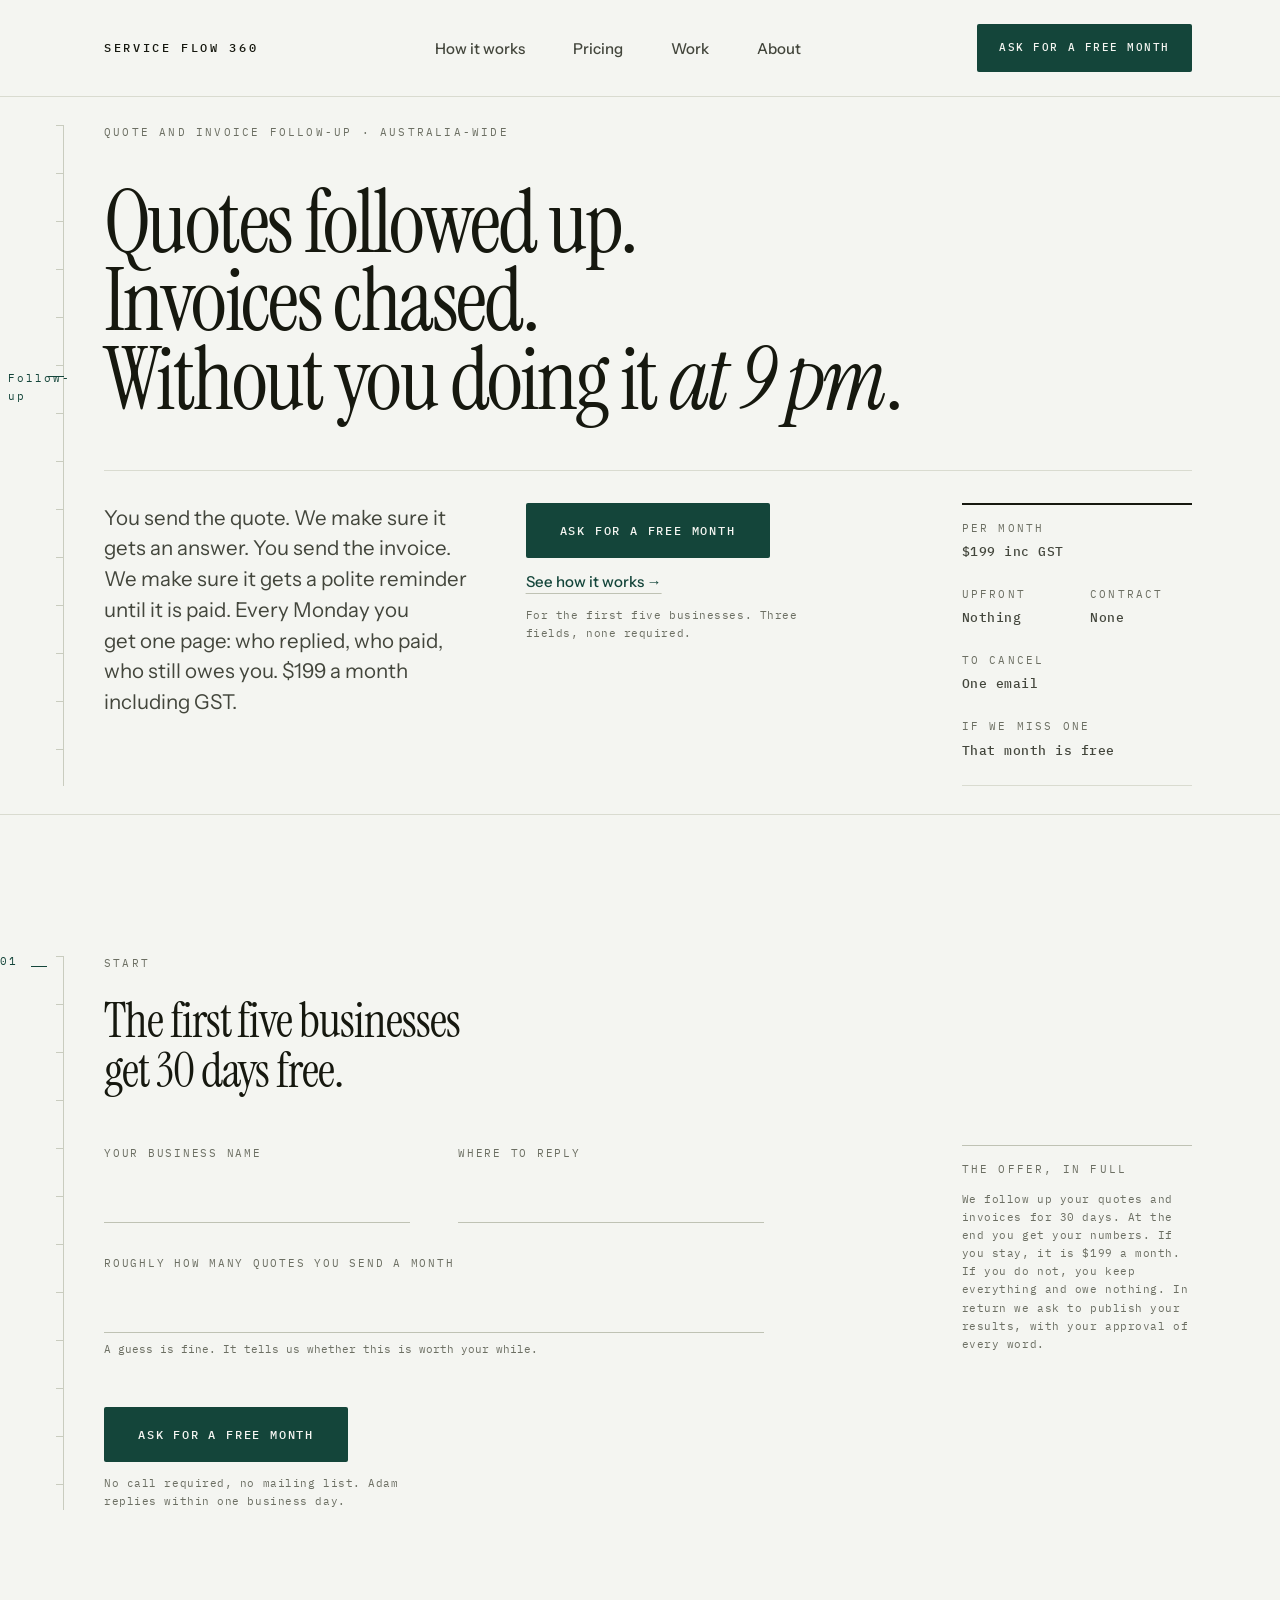
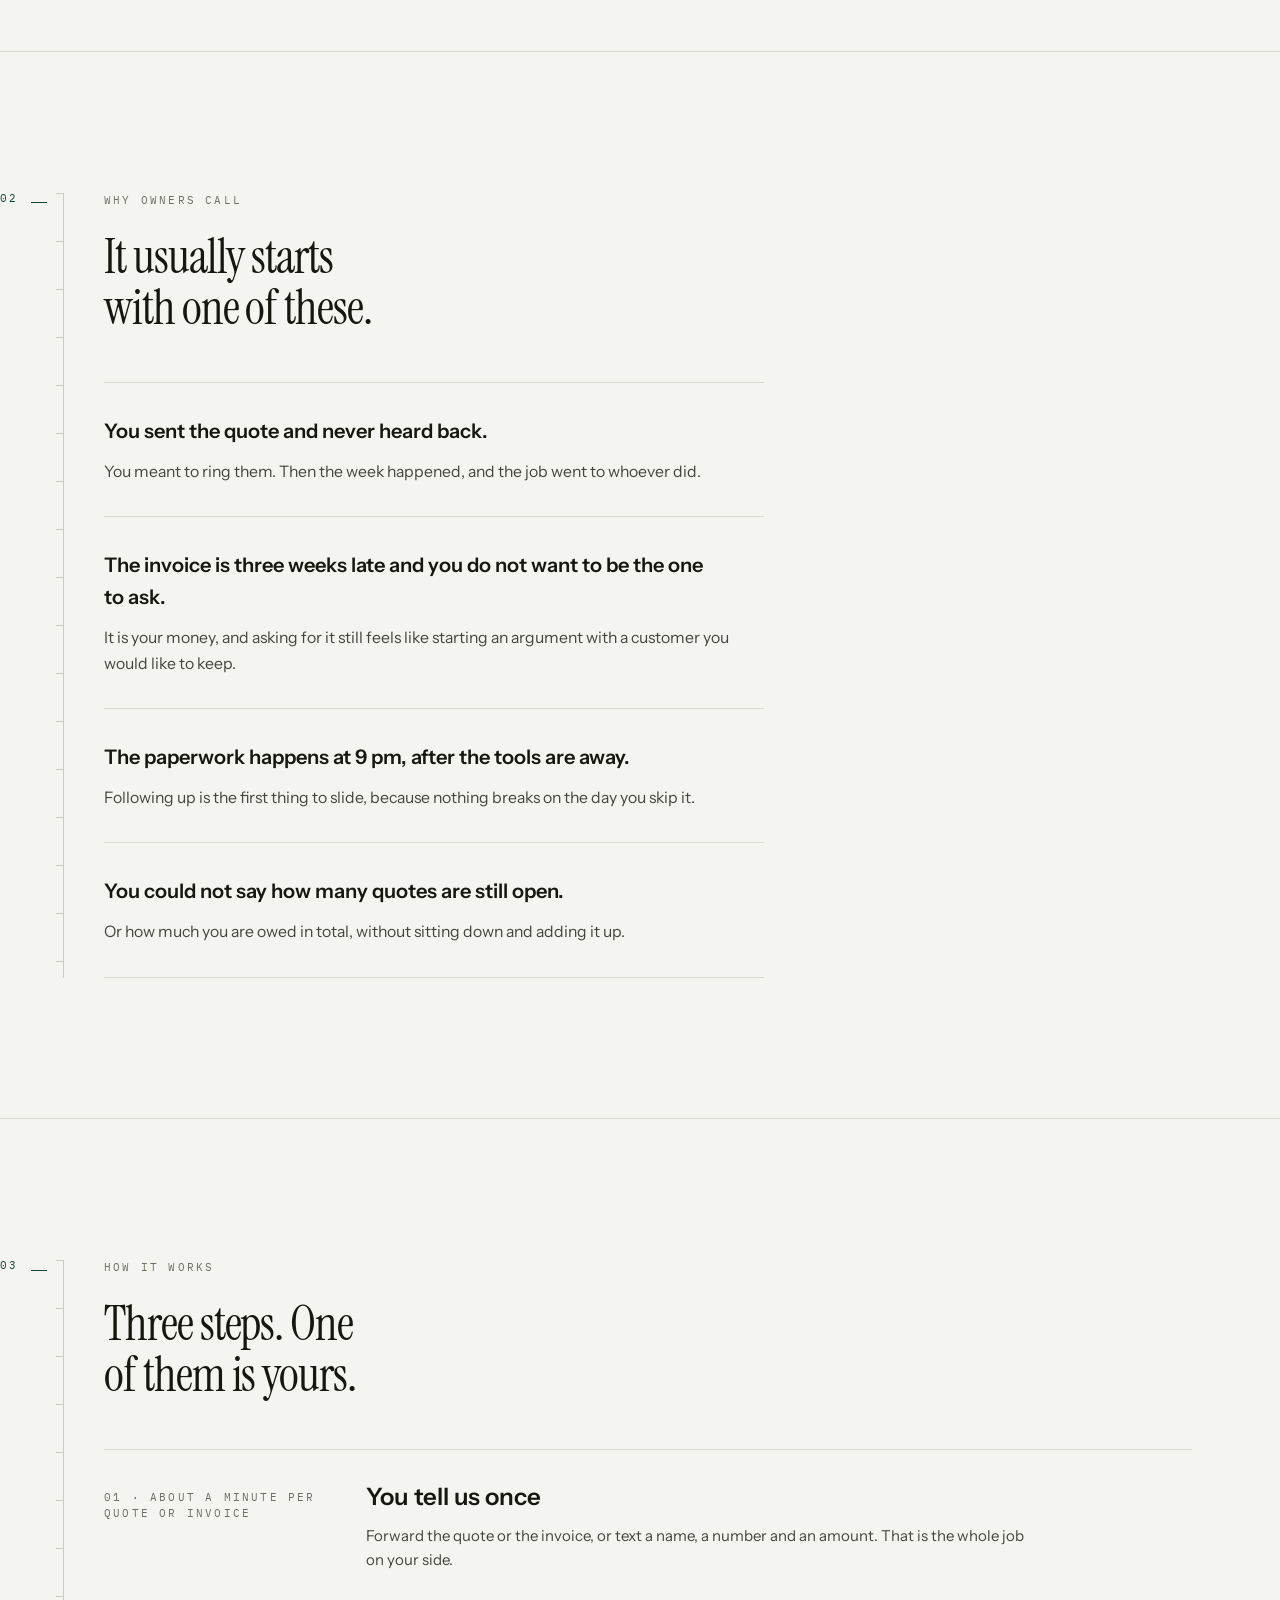
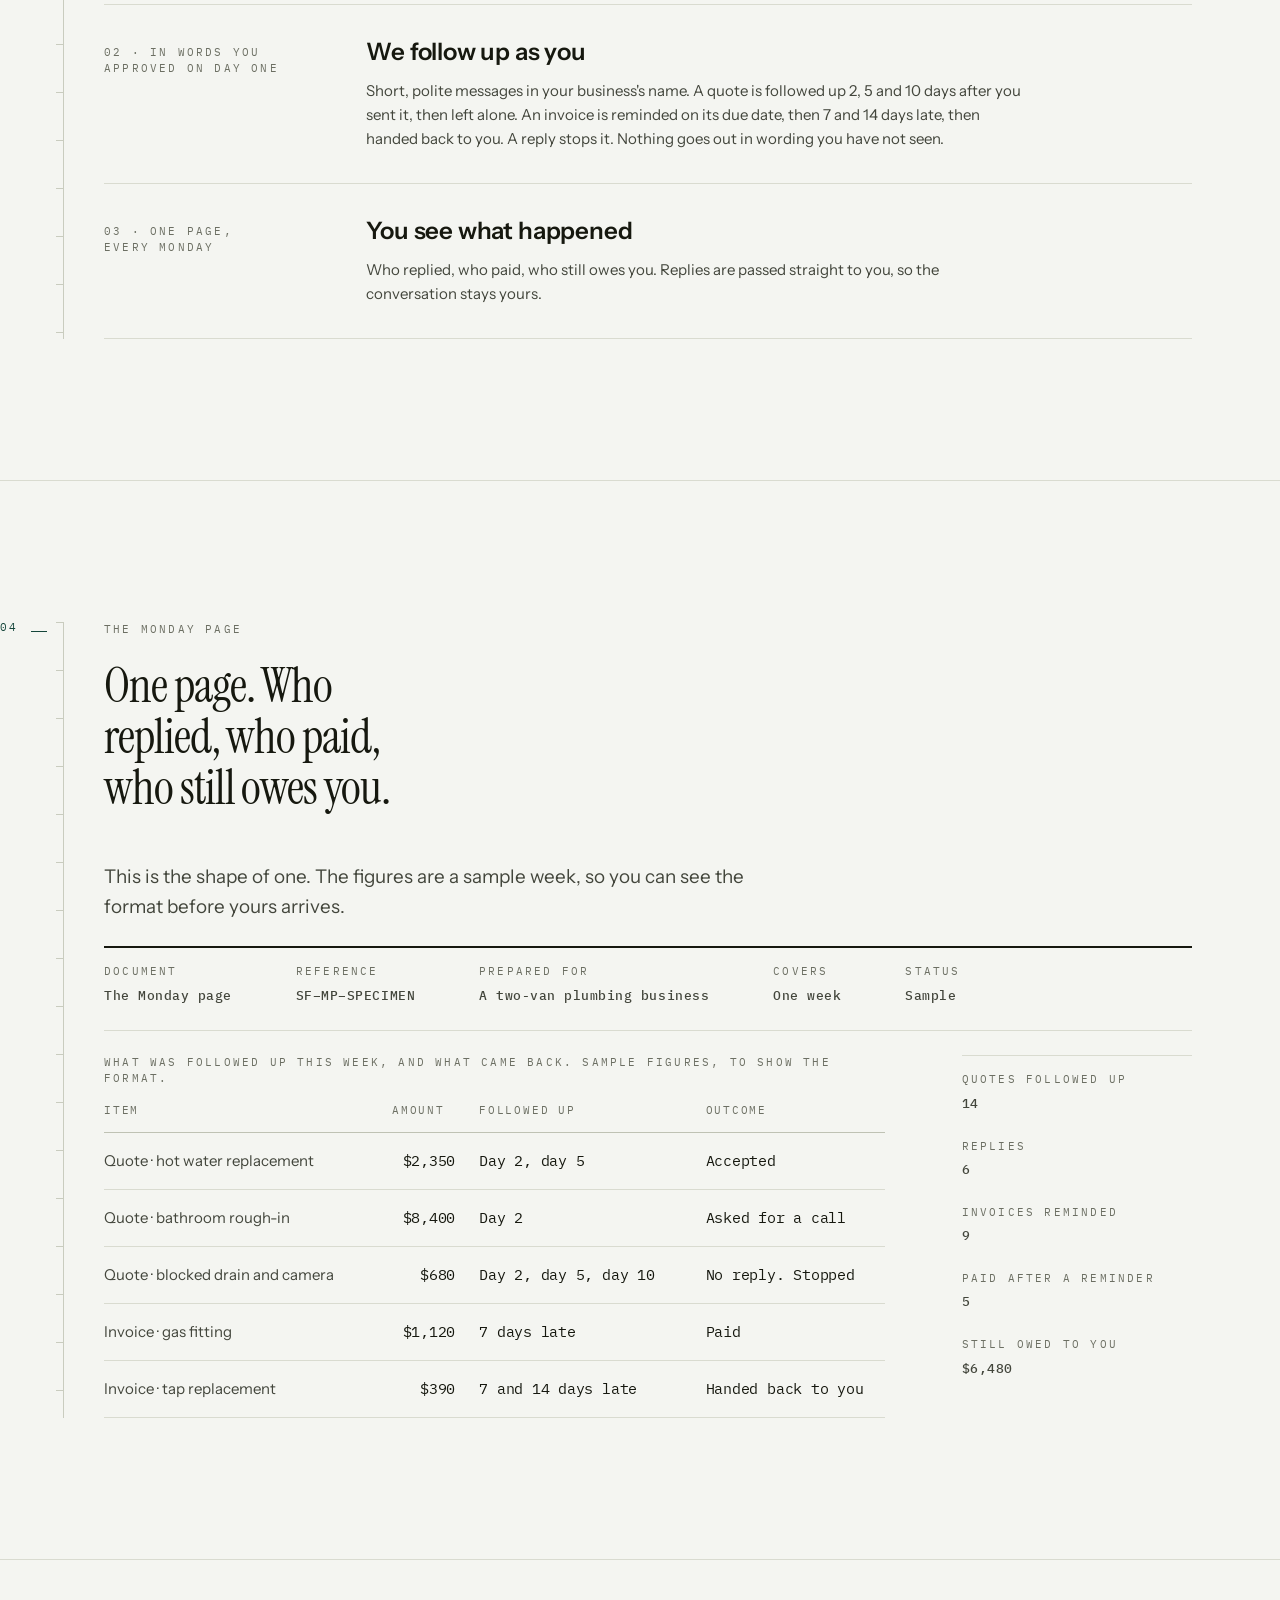
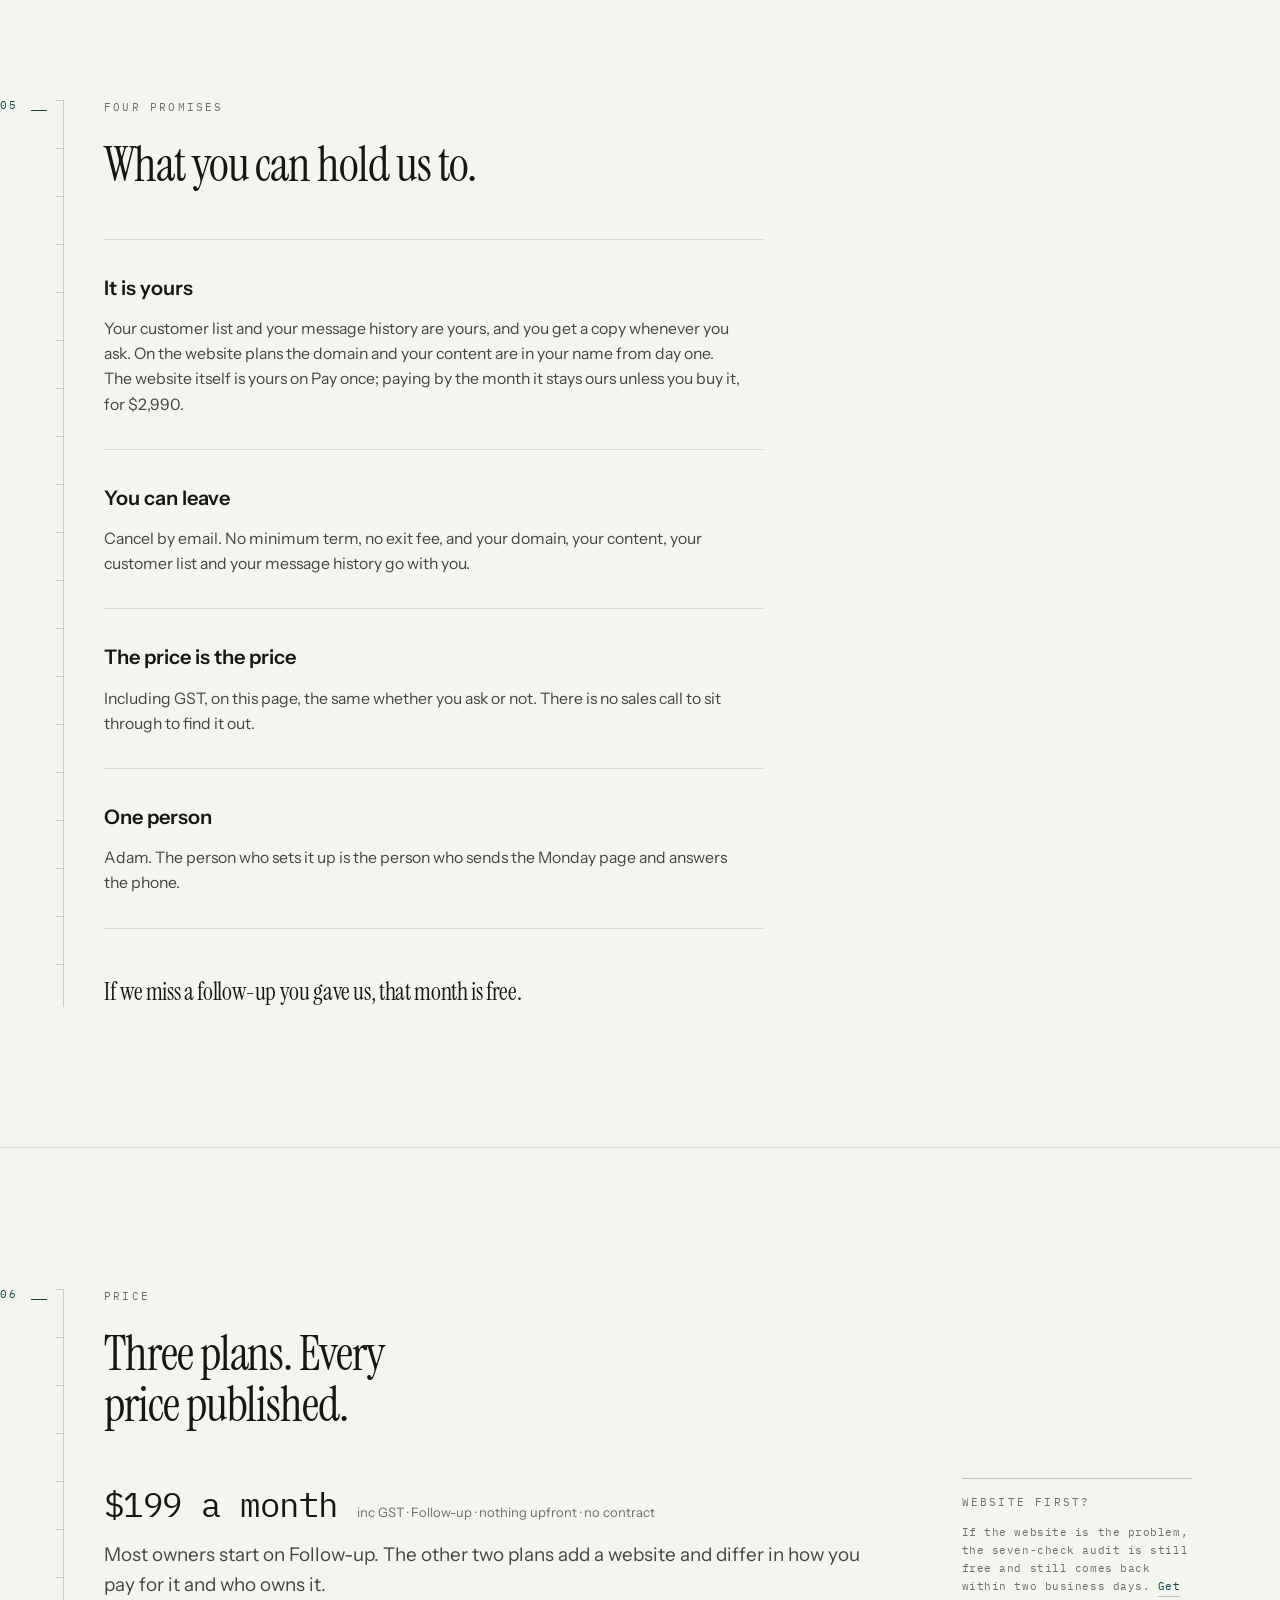
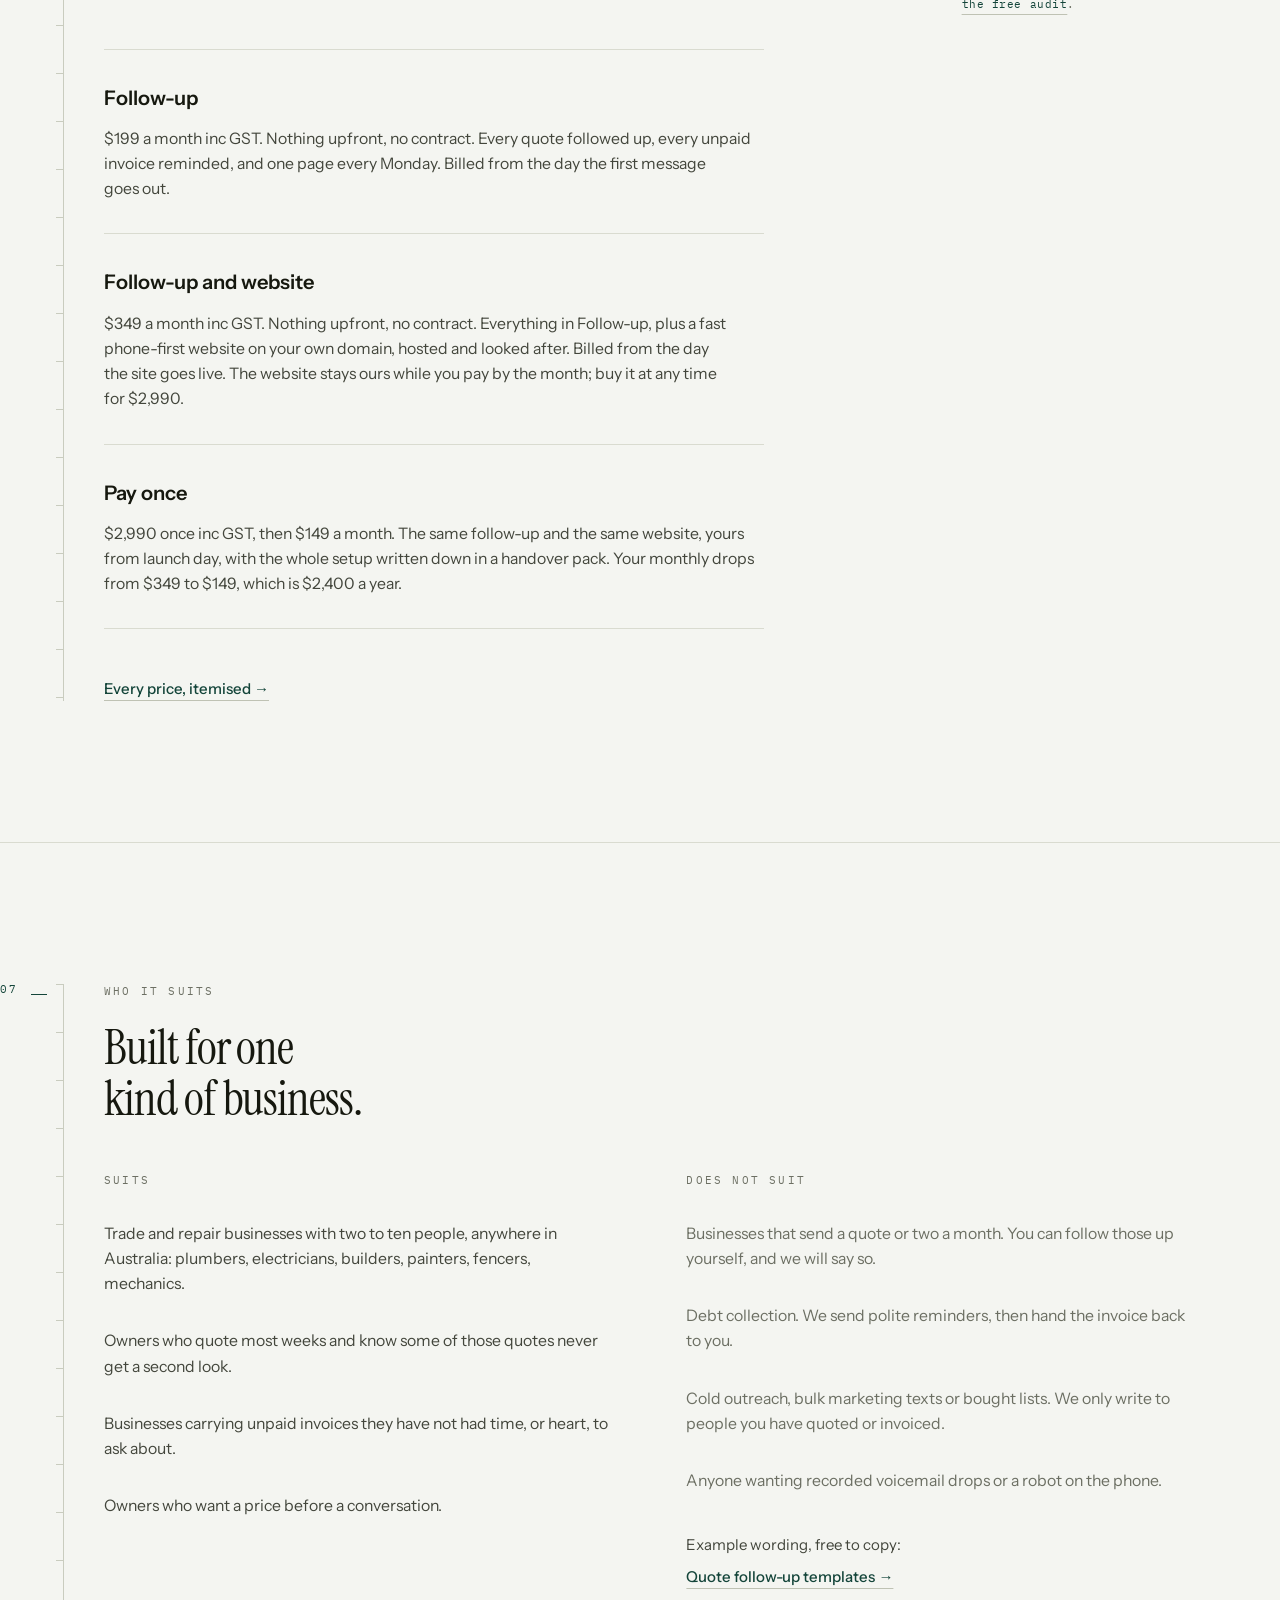
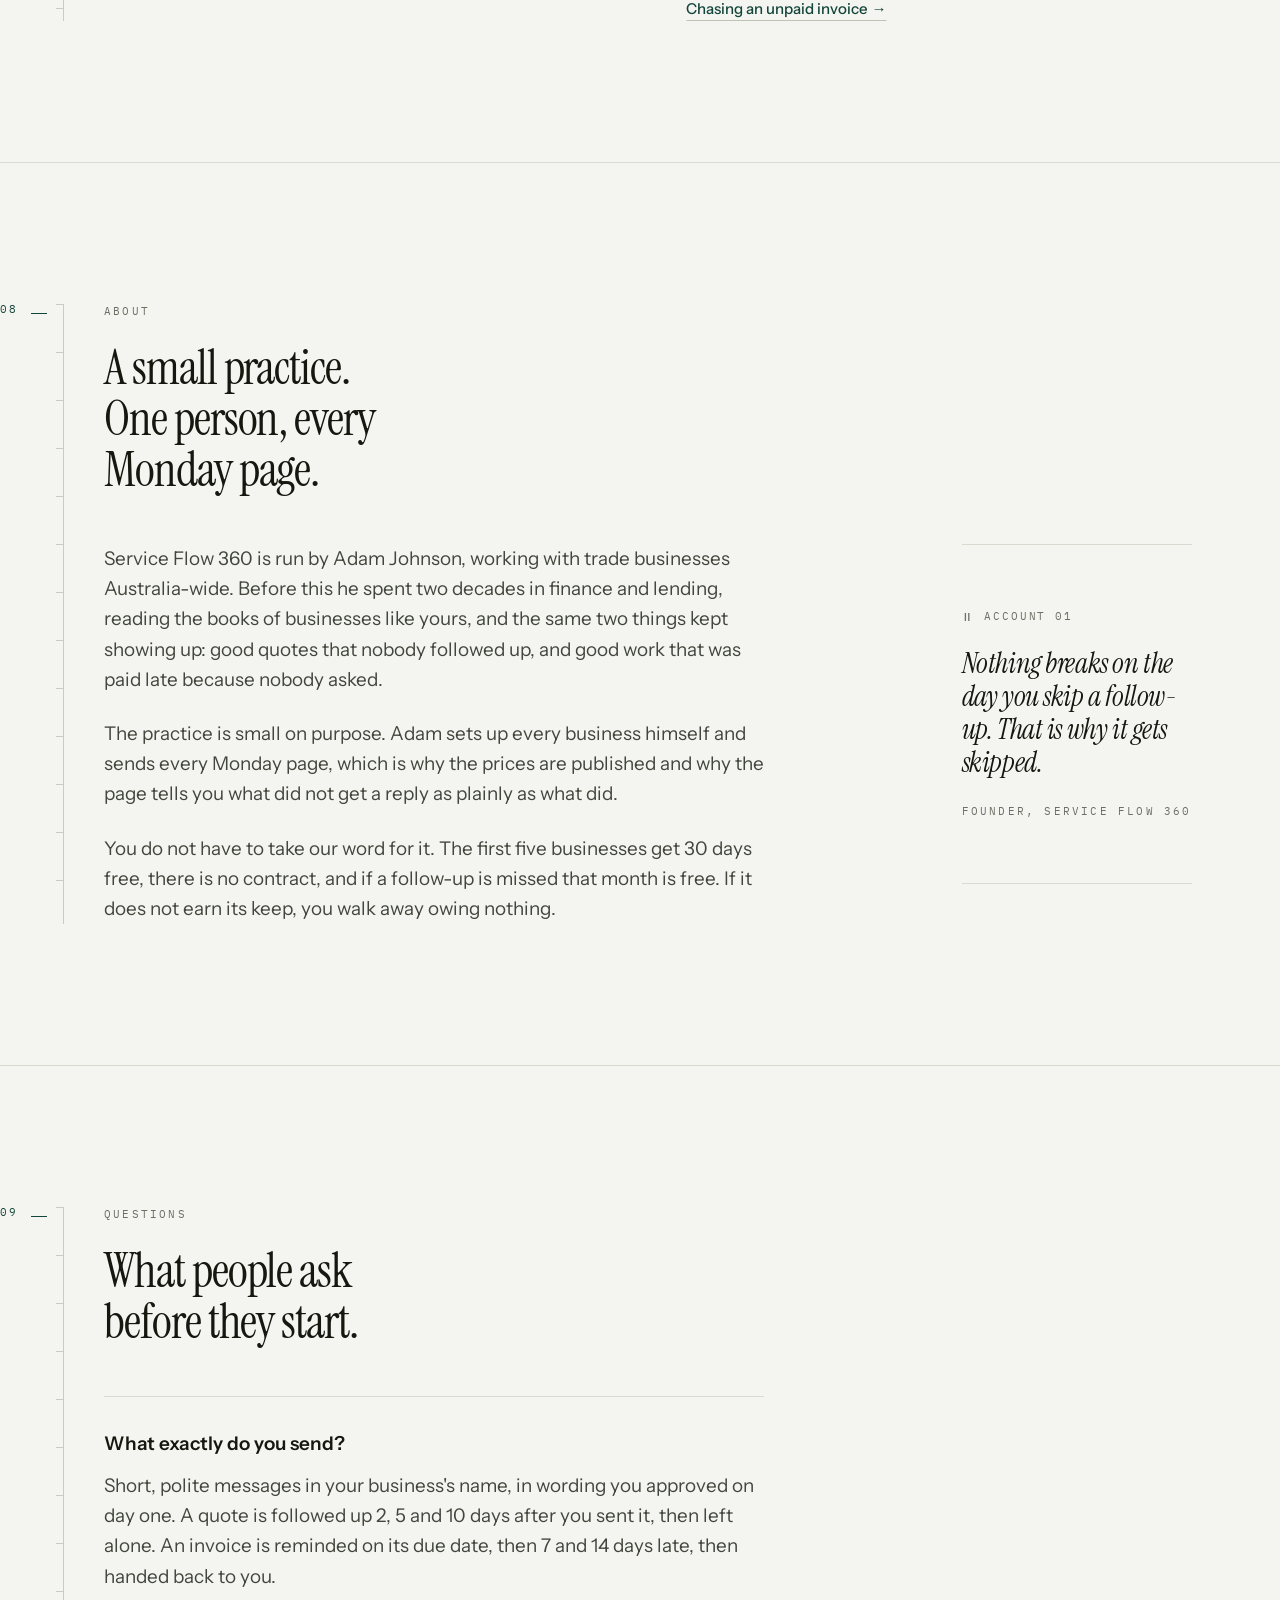
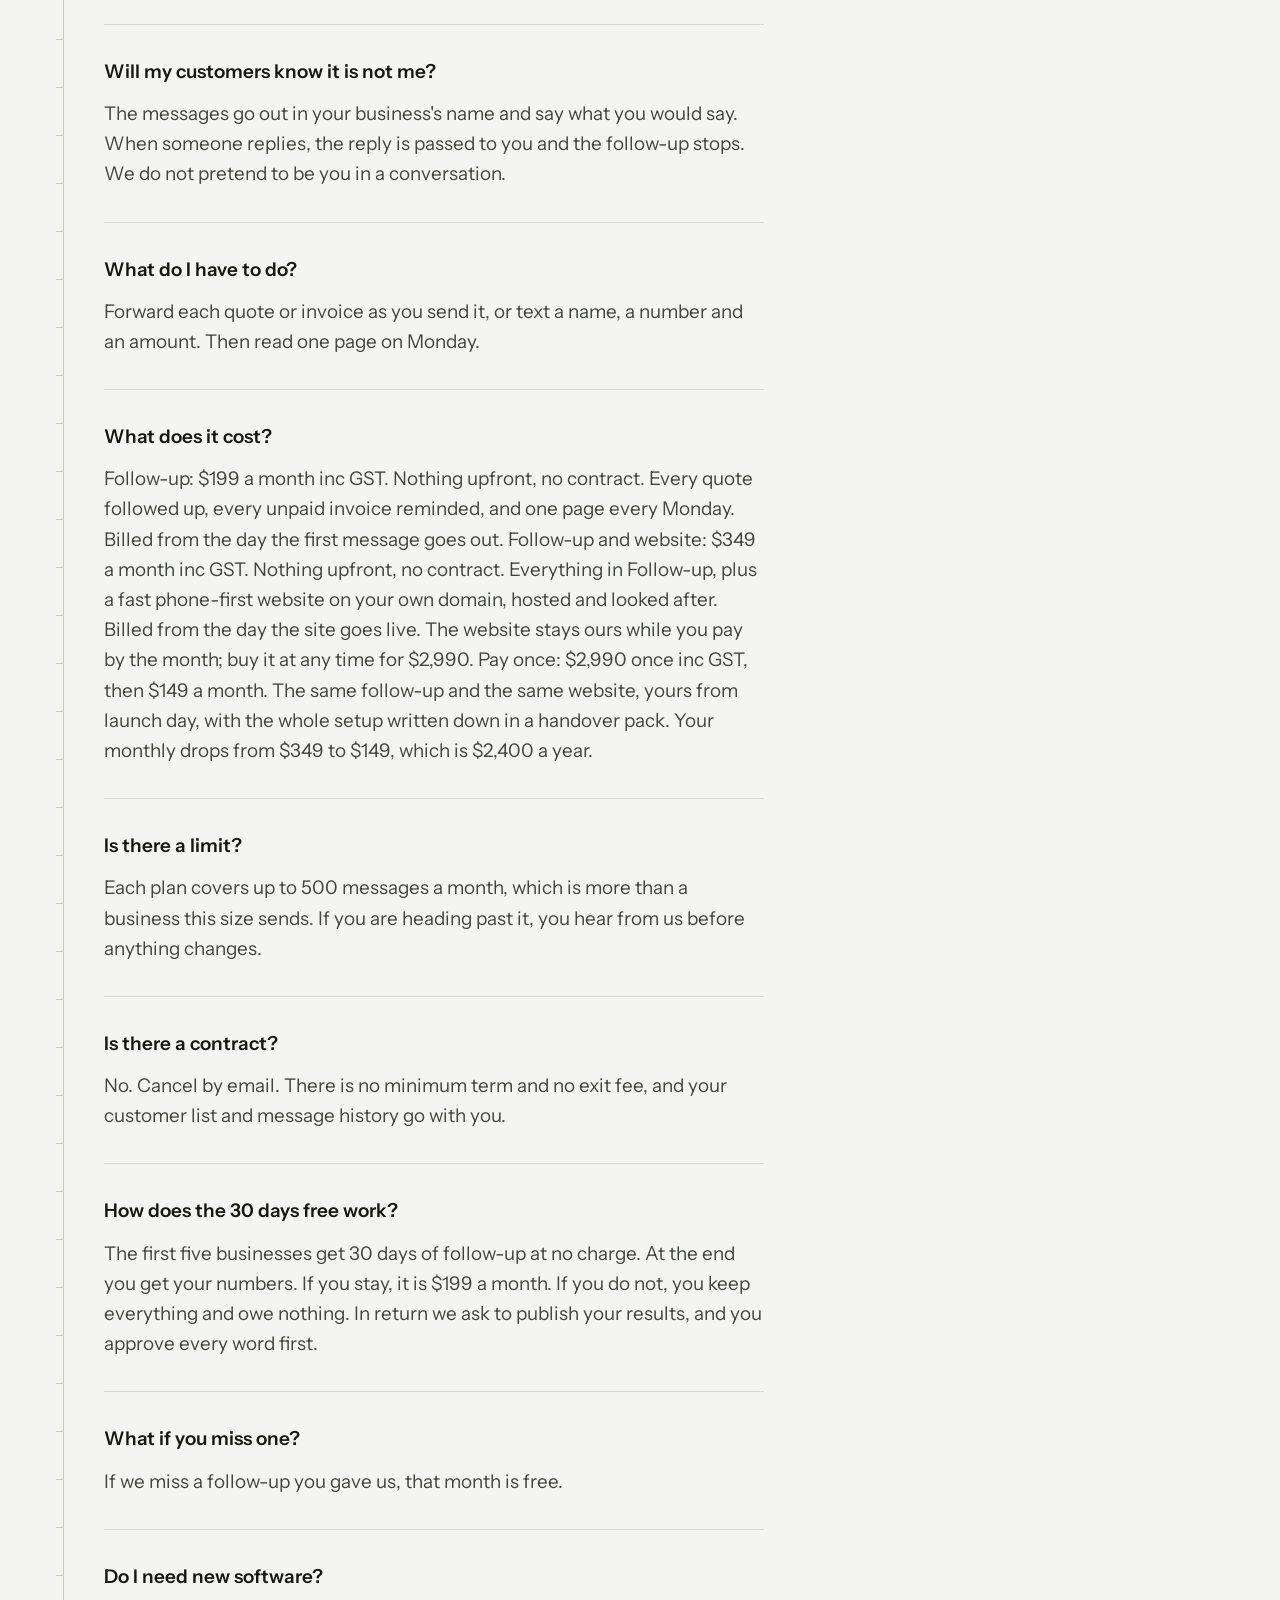
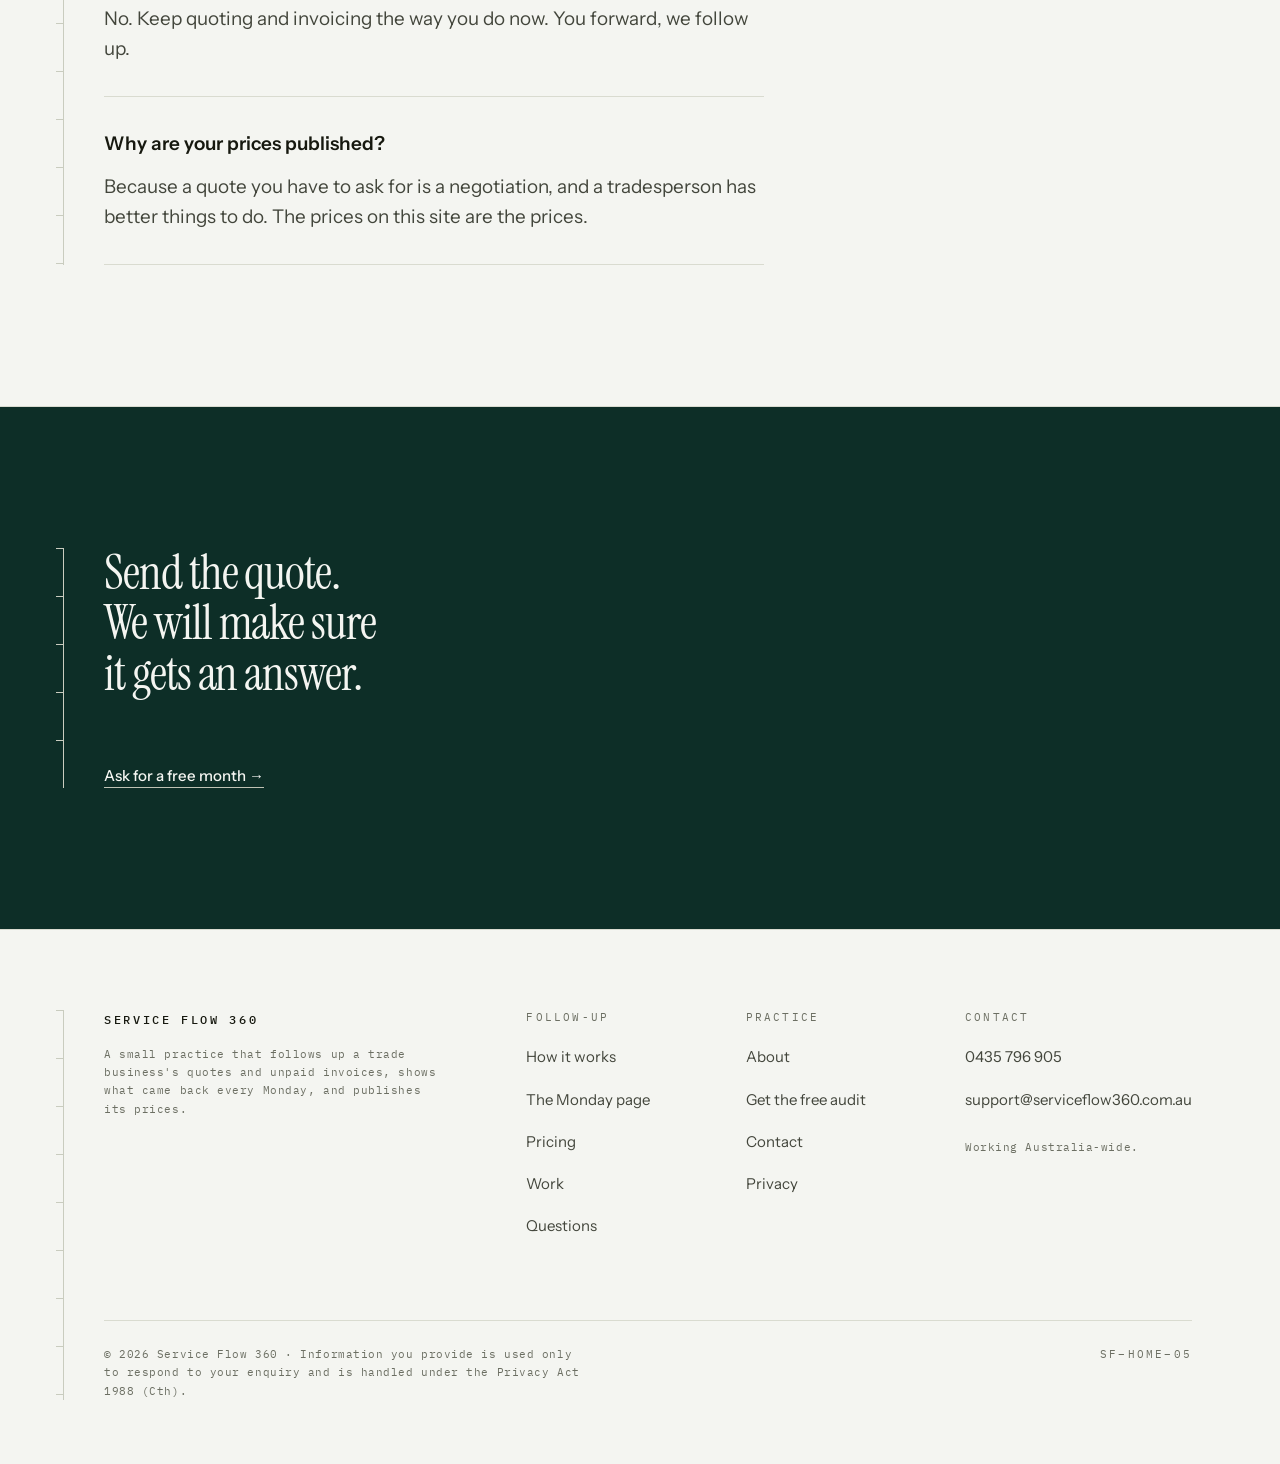
==== commit 6aa21afb: "Publish serviceflow360 build 25289d7" ====
--- a/index.html
+++ b/index.html
@@ -6,4 +6,4 @@
 .ev[data-astro-cid-vat3t7xl]{align-items:center;gap:var(--s2);font-family:var(--mono);font-size:var(--t-label);text-transform:uppercase;letter-spacing:.18em;font-variant-numeric:tabular-nums;line-height:1.4;display:inline-flex}.mk[data-astro-cid-vat3t7xl]{flex:none}.mt[data-astro-cid-vat3t7xl]{color:var(--ink-3)}.reading[data-astro-cid-vat3t7xl]{color:var(--pine)}.reading[data-astro-cid-vat3t7xl] .mk[data-astro-cid-vat3t7xl]{fill:var(--pine);stroke:var(--pine)}.observation[data-astro-cid-vat3t7xl]{color:var(--ink-2)}.observation[data-astro-cid-vat3t7xl] .mk[data-astro-cid-vat3t7xl]{fill:none;stroke:var(--ink-2)}.account[data-astro-cid-vat3t7xl]{color:var(--ink-3)}.account[data-astro-cid-vat3t7xl] .mk[data-astro-cid-vat3t7xl]{fill:none;stroke:var(--ink-3)}.calculation[data-astro-cid-vat3t7xl]{color:var(--pine);font-style:italic}.calculation[data-astro-cid-vat3t7xl] .mk[data-astro-cid-vat3t7xl]{fill:none;stroke:var(--pine)}
 .pq[data-astro-cid-tvs3llmy]{gap:var(--s5);border-top:1px solid var(--rule);border-bottom:1px solid var(--rule);padding:var(--s8) 0;flex-direction:column;max-width:38ch;margin:0;display:flex}blockquote[data-astro-cid-tvs3llmy]{margin:0}blockquote[data-astro-cid-tvs3llmy] p[data-astro-cid-tvs3llmy]{font-family:var(--serif);letter-spacing:-.015em;color:var(--ink);font-size:clamp(1.3rem,1.1rem + .8vw,1.75rem);font-style:italic;line-height:1.18}.narrow[data-astro-cid-lcdefpme]{max-width:var(--w-narrow)}.audit[data-astro-cid-lcdefpme]{gap:var(--s7);max-width:var(--w-text);flex-direction:column;display:flex}.fields[data-astro-cid-lcdefpme]{gap:var(--s6) var(--s7);grid-template-columns:1fr 1fr;display:grid}.hp[data-astro-cid-lcdefpme]{width:1px;height:1px;position:absolute;left:-9999px;overflow:hidden}.rows[data-astro-cid-lcdefpme]{border-top:1px solid var(--rule);max-width:var(--w-text)}.row[data-astro-cid-lcdefpme]{border-bottom:1px solid var(--rule);padding:var(--s6) 0;gap:var(--s3);flex-direction:column;display:flex}.row-h[data-astro-cid-lcdefpme]{font-size:1.0625em;font-weight:600}.row-p[data-astro-cid-lcdefpme]{color:var(--ink-2);font-size:.9875rem}.stages[data-astro-cid-lcdefpme]{border-top:1px solid var(--rule);margin:0;padding:0;list-style:none}.stage[data-astro-cid-lcdefpme]{grid-template-columns:var(--field) minmax(0, 1fr);gap:var(--s6);padding:var(--s6) 0;border-bottom:1px solid var(--rule);display:grid}.stage-n[data-astro-cid-lcdefpme]{padding-top:var(--s2)}.stage-b[data-astro-cid-lcdefpme]{gap:var(--s3);max-width:var(--w-text);flex-direction:column;display:flex}.stage-p[data-astro-cid-lcdefpme]{font-size:var(--t-small);color:var(--ink-2);line-height:1.6}.note[data-astro-cid-lcdefpme]{gap:var(--s3);border-top:1px solid var(--rule-2);padding-top:var(--s4);flex-direction:column;display:flex}.specimen[data-astro-cid-lcdefpme]{gap:var(--s5);flex-direction:column;display:flex}.spec-note[data-astro-cid-lcdefpme]{max-width:52ch}@media (width<=860px){.specimen[data-astro-cid-lcdefpme] .grid{gap:var(--s7)}}.refusal[data-astro-cid-lcdefpme]{font-family:var(--serif);font-size:var(--t-h3);letter-spacing:-.015em;text-wrap:balance;margin:0;line-height:1.25}.price-block[data-astro-cid-lcdefpme]{gap:var(--s2);flex-direction:column;display:flex}.price[data-astro-cid-lcdefpme]{color:var(--ink);margin:0;font-size:clamp(1.6rem,1.3rem + 1vw,2.2rem)}.inc[data-astro-cid-lcdefpme]{font-family:var(--sans);color:var(--ink-3);letter-spacing:0;font-size:.8125rem}.two[data-astro-cid-lcdefpme]{gap:var(--gap);grid-template-columns:1fr 1fr;display:grid}.colh[data-astro-cid-lcdefpme]{margin-bottom:var(--s4)}.ticks[data-astro-cid-lcdefpme]{margin:0;padding:0;list-style:none}.ticks[data-astro-cid-lcdefpme] li[data-astro-cid-lcdefpme]{padding:var(--s4) 0;color:var(--ink-2);font-size:.9875rem}.ticks[data-astro-cid-lcdefpme].off li[data-astro-cid-lcdefpme]{color:var(--ink-3)}.free[data-astro-cid-lcdefpme]{margin-top:var(--s5);gap:var(--s2);font-size:var(--t-small);color:var(--ink-2);flex-direction:column;display:flex}.free[data-astro-cid-lcdefpme] a[data-astro-cid-lcdefpme]{font-weight:500}.faq[data-astro-cid-lcdefpme]{border-top:1px solid var(--rule);max-width:var(--w-text);margin:0}.qa[data-astro-cid-lcdefpme]{gap:var(--s3);padding:var(--s6) 0;border-bottom:1px solid var(--rule);flex-direction:column;display:flex}.qa[data-astro-cid-lcdefpme] dt[data-astro-cid-lcdefpme]{font-weight:600}.qa[data-astro-cid-lcdefpme] dd[data-astro-cid-lcdefpme]{max-width:62ch;margin:0}@media (width<=1000px){.two[data-astro-cid-lcdefpme]{gap:var(--s8);grid-template-columns:1fr}}@media (width<=640px){.tw.measures table{min-width:var(--w-narrow)}.tw.measures caption{max-width:calc(100vw - var(--rail) - var(--pad-r));position:sticky;left:0}.fields[data-astro-cid-lcdefpme]{grid-template-columns:1fr}.stage[data-astro-cid-lcdefpme]{gap:var(--s2);grid-template-columns:1fr}.stage-n[data-astro-cid-lcdefpme]{padding-top:0}}
 .field[data-astro-cid-wul7fgjm]{gap:var(--s2);flex-direction:column;margin:0;display:flex}.field[data-astro-cid-wul7fgjm].wide{grid-column:1/-1}label[data-astro-cid-wul7fgjm]{font-family:var(--mono);font-size:var(--t-label);text-transform:uppercase;letter-spacing:.16em;color:var(--ink-3)}input[data-astro-cid-wul7fgjm],textarea[data-astro-cid-wul7fgjm]{border:0;border-bottom:1px solid var(--rule-2);padding:var(--s3) 0;font-family:var(--sans);color:var(--ink);width:100%;transition:border-color .16s var(--ease);background:0 0;border-radius:0;font-size:1.0625rem}textarea[data-astro-cid-wul7fgjm]{resize:vertical}input[data-astro-cid-wul7fgjm]:focus,textarea[data-astro-cid-wul7fgjm]:focus{border-bottom-color:var(--pine);padding-bottom:calc(var(--s3) - 1px);border-bottom-width:2px;outline:none}input[data-astro-cid-wul7fgjm]:focus-visible,textarea[data-astro-cid-wul7fgjm]:focus-visible{outline:3px solid var(--pine);outline-offset:4px}:is(input[data-astro-cid-wul7fgjm]:user-invalid,textarea[data-astro-cid-wul7fgjm]:user-invalid){border-bottom-color:var(--clay);padding-bottom:calc(var(--s3) - 1px);border-bottom-width:2px}.err[data-astro-cid-wul7fgjm]{font-family:var(--mono);font-size:var(--t-label);color:var(--clay);display:none}input[data-astro-cid-wul7fgjm]:user-invalid~.err[data-astro-cid-wul7fgjm]{display:block}.hint[data-astro-cid-wul7fgjm]{font-family:var(--mono);font-size:var(--t-label);color:var(--ink-3)}
-</style></head><body data-astro-cid-hkbrpulz><a class="skip-link" href="#main" data-astro-cid-hkbrpulz>Skip to content</a><header class="nav" data-astro-cid-wpvy4v7s><div class="wrap nav-in" data-astro-cid-wpvy4v7s><a class="brand" href="/" data-astro-cid-wpvy4v7s>Service&nbsp;Flow&nbsp;360</a><nav aria-label="Primary" data-astro-cid-wpvy4v7s><ul role="list" data-astro-cid-wpvy4v7s><li data-astro-cid-wpvy4v7s><a href="#how" data-astro-cid-wpvy4v7s>How it works</a></li><li data-astro-cid-wpvy4v7s><a href="/pricing" data-astro-cid-wpvy4v7s>Pricing</a></li><li data-astro-cid-wpvy4v7s><a href="/work" data-astro-cid-wpvy4v7s>Work</a></li><li data-astro-cid-wpvy4v7s><a href="#about" data-astro-cid-wpvy4v7s>About</a></li></ul></nav><a class="cta" href="#start" data-astro-cid-wpvy4v7s>Ask for a free month</a></div></header><main id="main" class="main fh" data-astro-cid-hkbrpulz><div class="hero" data-astro-cid-ge2uvauf><div class="wrap" data-astro-cid-ge2uvauf><div class="rule" aria-hidden="true" data-astro-cid-cn7sczra></div><span class="datum" aria-hidden="true" data-astro-cid-ge2uvauf><span data-astro-cid-ge2uvauf>Follow-up</span></span><p class="label" data-astro-cid-ge2uvauf>Quote and invoice follow-up · Australia-wide</p><h1 data-astro-cid-ge2uvauf>Quotes followed up. <br data-astro-cid-lcdefpme>Invoices chased. <br data-astro-cid-lcdefpme>Without you doing it <em data-astro-cid-lcdefpme>at 9 pm</em>.</h1><div class="under" data-astro-cid-ge2uvauf><div class="act" data-astro-cid-ge2uvauf><p class="deck" data-astro-cid-ge2uvauf>You send the quote. We make sure it gets an answer. You send the invoice. We make sure it gets a polite reminder until it is paid. Every Monday you get one page: who replied, who paid, who still owes you. $199 a month including GST.</p><div class="act" data-astro-cid-amjew3wo><a class="btn" href="#start" data-astro-cid-amjew3wo>Ask for a free month</a><a class="alt" href="#how" data-astro-cid-amjew3wo>See how it works &rarr;</a><p class="micro" data-astro-cid-amjew3wo>For the first five businesses. Three fields, none required.</p></div></div><div class="field" data-astro-cid-ge2uvauf><dl class="tb r-heavy" data-astro-cid-5kyhikxs><div class="f" data-astro-cid-5kyhikxs><dt class="label" data-astro-cid-5kyhikxs>Per month</dt><dd class="v" data-astro-cid-5kyhikxs>$199 inc GST</dd></div><div class="f" data-astro-cid-5kyhikxs><dt class="label" data-astro-cid-5kyhikxs>Upfront</dt><dd class="v" data-astro-cid-5kyhikxs>Nothing</dd></div><div class="f" data-astro-cid-5kyhikxs><dt class="label" data-astro-cid-5kyhikxs>Contract</dt><dd class="v" data-astro-cid-5kyhikxs>None</dd></div><div class="f" data-astro-cid-5kyhikxs><dt class="label" data-astro-cid-5kyhikxs>To cancel</dt><dd class="v" data-astro-cid-5kyhikxs>One email</dd></div><div class="f" data-astro-cid-5kyhikxs><dt class="label" data-astro-cid-5kyhikxs>If we miss one</dt><dd class="v" data-astro-cid-5kyhikxs>That month is free</dd></div></dl></div></div></div></div><section class="sec div" id="start" data-astro-cid-w6ymvdtg><div class="wrap" data-astro-cid-w6ymvdtg><div class="rule" aria-hidden="true" data-astro-cid-cn7sczra></div><div class="mark" aria-hidden="true" data-astro-cid-w6ymvdtg><i data-astro-cid-w6ymvdtg></i><span data-astro-cid-w6ymvdtg>01</span></div><div class="inner" data-astro-cid-w6ymvdtg><header class="head" data-astro-cid-w6ymvdtg><p class="label" data-astro-cid-w6ymvdtg>Start</p><h2 data-astro-cid-w6ymvdtg>The first five businesses get 30 days free.</h2></header><div class="grid" style="--al:start" data-astro-cid-6ftvmqcp><div class="main" data-astro-cid-6ftvmqcp><form class="audit" method="POST" action="https://formsubmit.co/support@serviceflow360.com.au" novalidate data-astro-cid-lcdefpme><input type="hidden" name="_subject" value="Free month request — home page" data-astro-cid-lcdefpme><input type="hidden" name="_captcha" value="false" data-astro-cid-lcdefpme><input type="hidden" name="_template" value="table" data-astro-cid-lcdefpme><input type="hidden" name="_next" value="https://serviceflow360.com.au/thanks" data-astro-cid-lcdefpme><input type="hidden" name="_autoresponse" value="Thanks. Your request for a free month of follow-up has reached Adam at Service Flow 360. He replies within one business day with the message wording for you to approve. Nothing is sent to any of your customers until you have approved the words. If it is urgent, call 0435 796 905." data-astro-cid-lcdefpme><input type="hidden" name="source" value="home-free-month" data-astro-cid-lcdefpme><div class="fields" data-astro-cid-lcdefpme><p class="field" data-astro-cid-wul7fgjm><label for="business" data-astro-cid-wul7fgjm>Your business name</label><input type="text" id="business" name="business" autocomplete="organization" data-astro-cid-wul7fgjm></p><p class="field" data-astro-cid-wul7fgjm><label for="email" data-astro-cid-wul7fgjm>Where to reply</label><input type="email" id="email" name="email" autocomplete="email" aria-describedby="email-err" data-astro-cid-wul7fgjm><span class="err" id="email-err" data-astro-cid-wul7fgjm>That does not look like an email address.</span></p><p class="field wide" data-astro-cid-wul7fgjm><label for="quotes" data-astro-cid-wul7fgjm>Roughly how many quotes you send a month</label><input type="text" id="quotes" name="quotes" aria-describedby="quotes-hint" data-astro-cid-wul7fgjm><span class="hint" id="quotes-hint" data-astro-cid-wul7fgjm>A guess is fine. It tells us whether this is worth your while.</span></p></div><p class="hp" aria-hidden="true" data-astro-cid-lcdefpme><label for="company_website" data-astro-cid-lcdefpme>Leave this field empty</label><input type="text" name="_honey" id="company_website" tabindex="-1" autocomplete="off" data-astro-cid-lcdefpme></p><div class="act" data-astro-cid-amjew3wo><button type="submit" class="btn" data-astro-cid-amjew3wo>Ask for a free month</button><p class="micro" data-astro-cid-amjew3wo>No call required, no mailing list. Adam replies within one business day.</p></div></form></div><div class="field" data-astro-cid-6ftvmqcp><div class="note" data-astro-cid-lcdefpme><p class="label" data-astro-cid-lcdefpme>The offer, in full</p><p class="micro" data-astro-cid-lcdefpme>We follow up your quotes and invoices for 30 days. At the end you get your numbers. If you stay, it is $199 a month. If you do not, you keep everything and owe nothing. In return we ask to publish your results, with your approval of every word.</p></div></div></div></div></div></section><section class="sec div" data-astro-cid-w6ymvdtg><div class="wrap" data-astro-cid-w6ymvdtg><div class="rule" aria-hidden="true" data-astro-cid-cn7sczra></div><div class="mark" aria-hidden="true" data-astro-cid-w6ymvdtg><i data-astro-cid-w6ymvdtg></i><span data-astro-cid-w6ymvdtg>02</span></div><div class="inner" data-astro-cid-w6ymvdtg><header class="head" data-astro-cid-w6ymvdtg><p class="label" data-astro-cid-w6ymvdtg>Why owners call</p><h2 data-astro-cid-w6ymvdtg>It usually starts with one of these.</h2></header><div class="rows" data-astro-cid-lcdefpme><div class="row" data-astro-cid-lcdefpme><p class="row-h" data-astro-cid-lcdefpme>You sent the quote and never heard back.</p><p class="row-p" data-astro-cid-lcdefpme>You meant to ring them. Then the week happened, and the job went to whoever did.</p></div><div class="row" data-astro-cid-lcdefpme><p class="row-h" data-astro-cid-lcdefpme>The invoice is three weeks late and you do not want to be the one to ask.</p><p class="row-p" data-astro-cid-lcdefpme>It is your money, and asking for it still feels like starting an argument with a customer you would like to keep.</p></div><div class="row" data-astro-cid-lcdefpme><p class="row-h" data-astro-cid-lcdefpme>The paperwork happens at 9 pm, after the tools are away.</p><p class="row-p" data-astro-cid-lcdefpme>Following up is the first thing to slide, because nothing breaks on the day you skip it.</p></div><div class="row" data-astro-cid-lcdefpme><p class="row-h" data-astro-cid-lcdefpme>You could not say how many quotes are still open.</p><p class="row-p" data-astro-cid-lcdefpme>Or how much you are owed in total, without sitting down and adding it up.</p></div></div></div></div></section><section class="sec div" id="how" data-astro-cid-w6ymvdtg><div class="wrap" data-astro-cid-w6ymvdtg><div class="rule" aria-hidden="true" data-astro-cid-cn7sczra></div><div class="mark" aria-hidden="true" data-astro-cid-w6ymvdtg><i data-astro-cid-w6ymvdtg></i><span data-astro-cid-w6ymvdtg>03</span></div><div class="inner" data-astro-cid-w6ymvdtg><header class="head" data-astro-cid-w6ymvdtg><p class="label" data-astro-cid-w6ymvdtg>How it works</p><h2 data-astro-cid-w6ymvdtg>Three steps. One of them is yours.</h2></header><ol class="stages" data-astro-cid-lcdefpme><li class="stage" data-astro-cid-lcdefpme><p class="label stage-n" data-astro-cid-lcdefpme>01 · About a minute per quote or invoice</p><div class="stage-b" data-astro-cid-lcdefpme><h3 data-astro-cid-lcdefpme>You tell us once</h3><p class="stage-p" data-astro-cid-lcdefpme>Forward the quote or the invoice, or text a name, a number and an amount. That is the whole job on your side.</p></div></li><li class="stage" data-astro-cid-lcdefpme><p class="label stage-n" data-astro-cid-lcdefpme>02 · In words you approved on day one</p><div class="stage-b" data-astro-cid-lcdefpme><h3 data-astro-cid-lcdefpme>We follow up as you</h3><p class="stage-p" data-astro-cid-lcdefpme>Short, polite messages in your business&#39;s name. A quote is followed up 2, 5 and 10 days after you sent it, then left alone. An invoice is reminded on its due date, then 7 and 14 days late, then handed back to you. A reply stops it. Nothing goes out in wording you have not seen.</p></div></li><li class="stage" data-astro-cid-lcdefpme><p class="label stage-n" data-astro-cid-lcdefpme>03 · One page, every Monday</p><div class="stage-b" data-astro-cid-lcdefpme><h3 data-astro-cid-lcdefpme>You see what happened</h3><p class="stage-p" data-astro-cid-lcdefpme>Who replied, who paid, who still owes you. Replies are passed straight to you, so the conversation stays yours.</p></div></li></ol></div></div></section><section class="sec div" id="monday" data-astro-cid-w6ymvdtg><div class="wrap" data-astro-cid-w6ymvdtg><div class="rule" aria-hidden="true" data-astro-cid-cn7sczra></div><div class="mark" aria-hidden="true" data-astro-cid-w6ymvdtg><i data-astro-cid-w6ymvdtg></i><span data-astro-cid-w6ymvdtg>04</span></div><div class="inner" data-astro-cid-w6ymvdtg><header class="head" data-astro-cid-w6ymvdtg><p class="label" data-astro-cid-w6ymvdtg>The Monday page</p><h2 data-astro-cid-w6ymvdtg>One page. Who replied, who paid, who still owes you.</h2></header><div class="specimen" data-astro-cid-lcdefpme><p class="spec-note body-2" data-astro-cid-lcdefpme>This is the shape of one, with invented figures so you can see the format. The first result a customer lets us publish will replace it.</p><dl class="tb r-heavy" data-astro-cid-5kyhikxs><div class="f" data-astro-cid-5kyhikxs><dt class="label" data-astro-cid-5kyhikxs>Document</dt><dd class="v" data-astro-cid-5kyhikxs>The Monday page</dd></div><div class="f" data-astro-cid-5kyhikxs><dt class="label" data-astro-cid-5kyhikxs>Reference</dt><dd class="v" data-astro-cid-5kyhikxs>SF–MP–SPECIMEN</dd></div><div class="f" data-astro-cid-5kyhikxs><dt class="label" data-astro-cid-5kyhikxs>Prepared for</dt><dd class="v" data-astro-cid-5kyhikxs>A two-van plumbing business</dd></div><div class="f" data-astro-cid-5kyhikxs><dt class="label" data-astro-cid-5kyhikxs>Covers</dt><dd class="v" data-astro-cid-5kyhikxs>One week</dd></div><div class="f" data-astro-cid-5kyhikxs><dt class="label" data-astro-cid-5kyhikxs>Status</dt><dd class="v" data-astro-cid-5kyhikxs>Illustrative</dd></div></dl><div class="grid" style="--al:start" data-astro-cid-6ftvmqcp><div class="main" data-astro-cid-6ftvmqcp><div class="tw measures" data-astro-cid-uwabcyt5><table data-astro-cid-uwabcyt5><caption class="label" data-astro-cid-uwabcyt5>What was followed up this week, and what came back. Specimen figures, not a client result.</caption><thead data-astro-cid-uwabcyt5><tr data-astro-cid-uwabcyt5><th scope="col" data-astro-cid-uwabcyt5>Item</th><th scope="col" class="n" data-astro-cid-uwabcyt5>Amount</th><th scope="col" data-astro-cid-uwabcyt5>Followed up</th><th scope="col" data-astro-cid-uwabcyt5>Outcome</th></tr></thead><tbody data-astro-cid-uwabcyt5><tr data-astro-cid-uwabcyt5><th scope="row" data-astro-cid-uwabcyt5>Quote · hot water replacement</th><td class="num n" data-astro-cid-uwabcyt5>$2,350</td><td class="num" data-astro-cid-uwabcyt5>Day 2, day 5</td><td class="num" data-astro-cid-uwabcyt5>Accepted</td></tr><tr data-astro-cid-uwabcyt5><th scope="row" data-astro-cid-uwabcyt5>Quote · bathroom rough-in</th><td class="num n" data-astro-cid-uwabcyt5>$8,400</td><td class="num" data-astro-cid-uwabcyt5>Day 2</td><td class="num" data-astro-cid-uwabcyt5>Asked for a call</td></tr><tr data-astro-cid-uwabcyt5><th scope="row" data-astro-cid-uwabcyt5>Quote · blocked drain and camera</th><td class="num n" data-astro-cid-uwabcyt5>$680</td><td class="num" data-astro-cid-uwabcyt5>Day 2, day 5, day 10</td><td class="num" data-astro-cid-uwabcyt5>No reply. Stopped</td></tr><tr data-astro-cid-uwabcyt5><th scope="row" data-astro-cid-uwabcyt5>Invoice · gas fitting</th><td class="num n" data-astro-cid-uwabcyt5>$1,120</td><td class="num" data-astro-cid-uwabcyt5>7 days late</td><td class="num" data-astro-cid-uwabcyt5>Paid</td></tr><tr data-astro-cid-uwabcyt5><th scope="row" data-astro-cid-uwabcyt5>Invoice · tap replacement</th><td class="num n" data-astro-cid-uwabcyt5>$390</td><td class="num" data-astro-cid-uwabcyt5>7 and 14 days late</td><td class="num" data-astro-cid-uwabcyt5>Handed back to you</td></tr></tbody></table></div></div><div class="field" data-astro-cid-6ftvmqcp><dl class="tb r-hair" data-astro-cid-5kyhikxs><div class="f" data-astro-cid-5kyhikxs><dt class="label" data-astro-cid-5kyhikxs>Quotes followed up</dt><dd class="v" data-astro-cid-5kyhikxs>14</dd></div><div class="f" data-astro-cid-5kyhikxs><dt class="label" data-astro-cid-5kyhikxs>Replies</dt><dd class="v" data-astro-cid-5kyhikxs>6</dd></div><div class="f" data-astro-cid-5kyhikxs><dt class="label" data-astro-cid-5kyhikxs>Invoices reminded</dt><dd class="v" data-astro-cid-5kyhikxs>9</dd></div><div class="f" data-astro-cid-5kyhikxs><dt class="label" data-astro-cid-5kyhikxs>Paid after a reminder</dt><dd class="v" data-astro-cid-5kyhikxs>5</dd></div><div class="f" data-astro-cid-5kyhikxs><dt class="label" data-astro-cid-5kyhikxs>Still owed to you</dt><dd class="v" data-astro-cid-5kyhikxs>$6,480</dd></div></dl></div></div></div></div></div></section><section class="sec div" data-astro-cid-w6ymvdtg><div class="wrap" data-astro-cid-w6ymvdtg><div class="rule" aria-hidden="true" data-astro-cid-cn7sczra></div><div class="mark" aria-hidden="true" data-astro-cid-w6ymvdtg><i data-astro-cid-w6ymvdtg></i><span data-astro-cid-w6ymvdtg>05</span></div><div class="inner" data-astro-cid-w6ymvdtg><header class="head" data-astro-cid-w6ymvdtg><p class="label" data-astro-cid-w6ymvdtg>Four promises</p><h2 data-astro-cid-w6ymvdtg>What you can hold us to.</h2></header><div class="stack-lg" data-astro-cid-lcdefpme><div class="rows" data-astro-cid-lcdefpme><div class="row" data-astro-cid-lcdefpme><p class="row-h" data-astro-cid-lcdefpme>It is yours</p><p class="row-p" data-astro-cid-lcdefpme>Your customer list and your message history are yours, and you get a copy whenever you ask. On the website plans the domain and your content are in your name from day one. The website itself is yours on Pay once; paying by the month it stays ours unless you buy it, for $2,990.</p></div><div class="row" data-astro-cid-lcdefpme><p class="row-h" data-astro-cid-lcdefpme>You can leave</p><p class="row-p" data-astro-cid-lcdefpme>Cancel by email. No minimum term, no exit fee, and your domain, your content, your customer list and your message history go with you.</p></div><div class="row" data-astro-cid-lcdefpme><p class="row-h" data-astro-cid-lcdefpme>The price is the price</p><p class="row-p" data-astro-cid-lcdefpme>Including GST, on this page, the same whether you ask or not. There is no sales call to sit through to find it out.</p></div><div class="row" data-astro-cid-lcdefpme><p class="row-h" data-astro-cid-lcdefpme>One person</p><p class="row-p" data-astro-cid-lcdefpme>Adam. The person who sets it up is the person who sends the Monday page and answers the phone.</p></div></div><p class="refusal narrow" data-astro-cid-lcdefpme>If we miss a follow-up you gave us, that month is free.</p></div></div></div></section><section class="sec div" id="price" data-astro-cid-w6ymvdtg><div class="wrap" data-astro-cid-w6ymvdtg><div class="rule" aria-hidden="true" data-astro-cid-cn7sczra></div><div class="mark" aria-hidden="true" data-astro-cid-w6ymvdtg><i data-astro-cid-w6ymvdtg></i><span data-astro-cid-w6ymvdtg>06</span></div><div class="inner" data-astro-cid-w6ymvdtg><header class="head" data-astro-cid-w6ymvdtg><p class="label" data-astro-cid-w6ymvdtg>Price</p><h2 data-astro-cid-w6ymvdtg>Three plans. Every price published.</h2></header><div class="grid" style="--al:start" data-astro-cid-6ftvmqcp><div class="main" data-astro-cid-6ftvmqcp><div class="stack-lg" data-astro-cid-lcdefpme><div class="price-block" data-astro-cid-lcdefpme><p class="price num" data-astro-cid-lcdefpme>$199 a month <span class="inc" data-astro-cid-lcdefpme>inc GST · Follow-up · nothing upfront · no contract</span></p><p class="body-2" data-astro-cid-lcdefpme>Most owners start on Follow-up. The other two plans add a website and differ in how you pay for it and who owns it.</p></div><div class="rows" data-astro-cid-lcdefpme><div class="row" data-astro-cid-lcdefpme><p class="row-h" data-astro-cid-lcdefpme>Follow-up</p><p class="row-p" data-astro-cid-lcdefpme>$199 a month inc GST. Nothing upfront, no contract. Every quote followed up, every unpaid invoice reminded, and one page every Monday. Billed from the day the first message goes out.</p></div><div class="row" data-astro-cid-lcdefpme><p class="row-h" data-astro-cid-lcdefpme>Follow-up and website</p><p class="row-p" data-astro-cid-lcdefpme>$349 a month inc GST. Nothing upfront, no contract. Everything in Follow-up, plus a fast phone-first website on your own domain, hosted and looked after. Billed from the day the site goes live. The website stays ours while you pay by the month; buy it at any time for $2,990.</p></div><div class="row" data-astro-cid-lcdefpme><p class="row-h" data-astro-cid-lcdefpme>Pay once</p><p class="row-p" data-astro-cid-lcdefpme>$2,990 once inc GST, then $149 a month. The same follow-up and the same website, yours from launch day, with the whole setup written down in a handover pack. Your monthly drops from $349 to $149, which is $2,400 a year.</p></div></div><div class="act" data-astro-cid-amjew3wo><a class="alt" href="/pricing" data-astro-cid-amjew3wo>Every price, itemised &rarr;</a></div></div></div><div class="field" data-astro-cid-6ftvmqcp><div class="note" data-astro-cid-lcdefpme><p class="label" data-astro-cid-lcdefpme>Website first?</p><p class="micro" data-astro-cid-lcdefpme>If the website is the problem, the seven-check audit is still free and still comes back within two business days. <a href="/get-audit" data-astro-cid-lcdefpme>Get the free audit</a>.</p></div></div></div></div></div></section><section class="sec div" data-astro-cid-w6ymvdtg><div class="wrap" data-astro-cid-w6ymvdtg><div class="rule" aria-hidden="true" data-astro-cid-cn7sczra></div><div class="mark" aria-hidden="true" data-astro-cid-w6ymvdtg><i data-astro-cid-w6ymvdtg></i><span data-astro-cid-w6ymvdtg>07</span></div><div class="inner" data-astro-cid-w6ymvdtg><header class="head" data-astro-cid-w6ymvdtg><p class="label" data-astro-cid-w6ymvdtg>Who it suits</p><h2 data-astro-cid-w6ymvdtg>Built for one kind of business.</h2></header><div class="two" data-astro-cid-lcdefpme><div class="col" data-astro-cid-lcdefpme><p class="label colh" data-astro-cid-lcdefpme>Suits</p><ul class="ticks" role="list" data-astro-cid-lcdefpme><li data-astro-cid-lcdefpme>Trade and repair businesses with two to ten people, anywhere in Australia: plumbers, electricians, builders, painters, fencers, mechanics.</li><li data-astro-cid-lcdefpme>Owners who quote most weeks and know some of those quotes never get a second look.</li><li data-astro-cid-lcdefpme>Businesses carrying unpaid invoices they have not had time, or heart, to ask about.</li><li data-astro-cid-lcdefpme>Owners who want a price before a conversation.</li></ul></div><div class="col" data-astro-cid-lcdefpme><p class="label colh" data-astro-cid-lcdefpme>Does not suit</p><ul class="ticks off" role="list" data-astro-cid-lcdefpme><li data-astro-cid-lcdefpme>Businesses that send a quote or two a month. You can follow those up yourself, and we will say so.</li><li data-astro-cid-lcdefpme>Debt collection. We send polite reminders, then hand the invoice back to you.</li><li data-astro-cid-lcdefpme>Cold outreach, bulk marketing texts or bought lists. We only write to people you have quoted or invoiced.</li><li data-astro-cid-lcdefpme>Anyone wanting recorded voicemail drops or a robot on the phone.</li></ul><p class="free" data-astro-cid-lcdefpme>Example wording, free to copy:<a href="/guides/quote-follow-up-email-template/" data-astro-cid-lcdefpme>Quote follow-up templates &rarr;</a><a href="/guides/how-to-politely-chase-an-unpaid-invoice/" data-astro-cid-lcdefpme>Chasing an unpaid invoice &rarr;</a></p></div></div></div></div></section><section class="sec div" id="about" data-astro-cid-w6ymvdtg><div class="wrap" data-astro-cid-w6ymvdtg><div class="rule" aria-hidden="true" data-astro-cid-cn7sczra></div><div class="mark" aria-hidden="true" data-astro-cid-w6ymvdtg><i data-astro-cid-w6ymvdtg></i><span data-astro-cid-w6ymvdtg>08</span></div><div class="inner" data-astro-cid-w6ymvdtg><header class="head" data-astro-cid-w6ymvdtg><p class="label" data-astro-cid-w6ymvdtg>About</p><h2 data-astro-cid-w6ymvdtg>A small practice. One person, every Monday page.</h2></header><div class="grid" style="--al:start" data-astro-cid-6ftvmqcp><div class="main" data-astro-cid-6ftvmqcp><div class="text stack" data-astro-cid-lcdefpme><p class="body-2" data-astro-cid-lcdefpme>Service Flow 360 is run by Adam Johnson, working with trade businesses Australia-wide. Before this he spent two decades in finance and lending, reading the books of businesses like yours, and the same two things kept showing up: good quotes that nobody followed up, and good work that was paid late because nobody asked.</p><p class="body-2" data-astro-cid-lcdefpme>The practice is small on purpose. Adam sets up every business himself and sends every Monday page, which is why the prices are published and why the page tells you what did not get a reply as plainly as what did.</p><p class="body-2" data-astro-cid-lcdefpme>Nothing on this site is a client result yet. When one is, it will say how it was measured.</p></div></div><div class="field" data-astro-cid-6ftvmqcp><figure class="pq" data-astro-cid-tvs3llmy><p data-astro-cid-vat3t7xl="true" class="ev account"><svg class="mk" width="14" height="10" viewBox="0 0 14 10" aria-hidden="true" data-astro-cid-vat3t7xl><g stroke-width="1.3" data-astro-cid-vat3t7xl><line x1="3.4" y1="1" x2="3.4" y2="9" data-astro-cid-vat3t7xl></line><line x1="6.8" y1="1" x2="6.8" y2="9" data-astro-cid-vat3t7xl></line></g></svg><span class="nm" data-astro-cid-vat3t7xl>Account 01</span></p><blockquote data-astro-cid-tvs3llmy><p data-astro-cid-tvs3llmy>Nothing breaks on the day you skip a follow-up. That is why it gets skipped.</p></blockquote><figcaption class="label" data-astro-cid-tvs3llmy>Founder, Service Flow 360</figcaption></figure></div></div></div></div></section><section class="sec div" id="faq" data-astro-cid-w6ymvdtg><div class="wrap" data-astro-cid-w6ymvdtg><div class="rule" aria-hidden="true" data-astro-cid-cn7sczra></div><div class="mark" aria-hidden="true" data-astro-cid-w6ymvdtg><i data-astro-cid-w6ymvdtg></i><span data-astro-cid-w6ymvdtg>09</span></div><div class="inner" data-astro-cid-w6ymvdtg><header class="head" data-astro-cid-w6ymvdtg><p class="label" data-astro-cid-w6ymvdtg>Questions</p><h2 data-astro-cid-w6ymvdtg>What people ask before they start.</h2></header><dl class="faq" data-astro-cid-lcdefpme><div class="qa" data-astro-cid-lcdefpme><dt data-astro-cid-lcdefpme>What exactly do you send?</dt><dd class="body-2" data-astro-cid-lcdefpme>Short, polite messages in your business&#39;s name, in wording you approved on day one. A quote is followed up 2, 5 and 10 days after you sent it, then left alone. An invoice is reminded on its due date, then 7 and 14 days late, then handed back to you.</dd></div><div class="qa" data-astro-cid-lcdefpme><dt data-astro-cid-lcdefpme>Will my customers know it is not me?</dt><dd class="body-2" data-astro-cid-lcdefpme>The messages go out in your business&#39;s name and say what you would say. When someone replies, the reply is passed to you and the follow-up stops. We do not pretend to be you in a conversation.</dd></div><div class="qa" data-astro-cid-lcdefpme><dt data-astro-cid-lcdefpme>What do I have to do?</dt><dd class="body-2" data-astro-cid-lcdefpme>Forward each quote or invoice as you send it, or text a name, a number and an amount. Then read one page on Monday.</dd></div><div class="qa" data-astro-cid-lcdefpme><dt data-astro-cid-lcdefpme>What does it cost?</dt><dd class="body-2" data-astro-cid-lcdefpme>Follow-up: $199 a month inc GST. Nothing upfront, no contract. Every quote followed up, every unpaid invoice reminded, and one page every Monday. Billed from the day the first message goes out. Follow-up and website: $349 a month inc GST. Nothing upfront, no contract. Everything in Follow-up, plus a fast phone-first website on your own domain, hosted and looked after. Billed from the day the site goes live. The website stays ours while you pay by the month; buy it at any time for $2,990. Pay once: $2,990 once inc GST, then $149 a month. The same follow-up and the same website, yours from launch day, with the whole setup written down in a handover pack. Your monthly drops from $349 to $149, which is $2,400 a year.</dd></div><div class="qa" data-astro-cid-lcdefpme><dt data-astro-cid-lcdefpme>Is there a limit?</dt><dd class="body-2" data-astro-cid-lcdefpme>Each plan covers up to 500 messages a month, which is more than a business this size sends. If you are heading past it, you hear from us before anything changes.</dd></div><div class="qa" data-astro-cid-lcdefpme><dt data-astro-cid-lcdefpme>Is there a contract?</dt><dd class="body-2" data-astro-cid-lcdefpme>No. Cancel by email. There is no minimum term and no exit fee, and your customer list and message history go with you.</dd></div><div class="qa" data-astro-cid-lcdefpme><dt data-astro-cid-lcdefpme>How does the 30 days free work?</dt><dd class="body-2" data-astro-cid-lcdefpme>The first five businesses get 30 days of follow-up at no charge. At the end you get your numbers. If you stay, it is $199 a month. If you do not, you keep everything and owe nothing. In return we ask to publish your results, and you approve every word first.</dd></div><div class="qa" data-astro-cid-lcdefpme><dt data-astro-cid-lcdefpme>What if you miss one?</dt><dd class="body-2" data-astro-cid-lcdefpme>If we miss a follow-up you gave us, that month is free.</dd></div><div class="qa" data-astro-cid-lcdefpme><dt data-astro-cid-lcdefpme>Do I need new software?</dt><dd class="body-2" data-astro-cid-lcdefpme>No. Keep quoting and invoicing the way you do now. You forward, we follow up.</dd></div><div class="qa" data-astro-cid-lcdefpme><dt data-astro-cid-lcdefpme>Why are your prices published?</dt><dd class="body-2" data-astro-cid-lcdefpme>Because a quote you have to ask for is a negotiation, and a tradesperson has better things to do. The prices on this site are the prices.</dd></div></dl></div></div></section><section class="sec div panel" data-astro-cid-w6ymvdtg><div class="wrap" data-astro-cid-w6ymvdtg><div class="rule" aria-hidden="true" data-astro-cid-cn7sczra></div><div class="inner" data-astro-cid-w6ymvdtg><div class="close panel" data-astro-cid-amjew3wo><h2 data-astro-cid-amjew3wo>Send the quote. We will make sure it gets an answer.</h2><div class="act" data-astro-cid-amjew3wo><a class="alt" href="#start" data-astro-cid-amjew3wo>Ask for a free month &rarr;</a></div></div></div></div></section></main><footer class="ft" data-astro-cid-jo6i4kqk><div class="wrap" data-astro-cid-jo6i4kqk><div class="rule" aria-hidden="true" data-astro-cid-cn7sczra></div><div class="grid" data-astro-cid-jo6i4kqk><div class="about" data-astro-cid-jo6i4kqk><p class="brand" data-astro-cid-jo6i4kqk>Service Flow 360</p><p class="micro" data-astro-cid-jo6i4kqk>A small practice that follows up a trade business's quotes and unpaid invoices, shows what came back every Monday, and publishes its prices.</p></div><nav class="grps" aria-label="Footer" data-astro-cid-jo6i4kqk><div class="grp" data-astro-cid-jo6i4kqk><h2 class="label" data-astro-cid-jo6i4kqk>Follow-up</h2><ul role="list" data-astro-cid-jo6i4kqk><li data-astro-cid-jo6i4kqk><a href="#how" data-astro-cid-jo6i4kqk>How it works</a></li><li data-astro-cid-jo6i4kqk><a href="#monday" data-astro-cid-jo6i4kqk>The Monday page</a></li><li data-astro-cid-jo6i4kqk><a href="/pricing" data-astro-cid-jo6i4kqk>Pricing</a></li><li data-astro-cid-jo6i4kqk><a href="/work" data-astro-cid-jo6i4kqk>Work</a></li><li data-astro-cid-jo6i4kqk><a href="#faq" data-astro-cid-jo6i4kqk>Questions</a></li></ul></div><div class="grp" data-astro-cid-jo6i4kqk><h2 class="label" data-astro-cid-jo6i4kqk>Practice</h2><ul role="list" data-astro-cid-jo6i4kqk><li data-astro-cid-jo6i4kqk><a href="#about" data-astro-cid-jo6i4kqk>About</a></li><li data-astro-cid-jo6i4kqk><a href="/get-audit" data-astro-cid-jo6i4kqk>Get the free audit</a></li><li data-astro-cid-jo6i4kqk><a href="/contact" data-astro-cid-jo6i4kqk>Contact</a></li><li data-astro-cid-jo6i4kqk><a href="/privacy" data-astro-cid-jo6i4kqk>Privacy</a></li></ul></div><div class="grp" data-astro-cid-jo6i4kqk><h2 class="label" data-astro-cid-jo6i4kqk>Contact</h2><ul role="list" data-astro-cid-jo6i4kqk><li data-astro-cid-jo6i4kqk><a href="tel:+61435796905" data-astro-cid-jo6i4kqk>0435 796 905</a></li><li data-astro-cid-jo6i4kqk><a href="mailto:support@serviceflow360.com.au" data-astro-cid-jo6i4kqk>support@serviceflow360.com.au</a></li></ul><p class="micro loc" data-astro-cid-jo6i4kqk>Working Australia-wide.</p></div></nav></div><div class="base" data-astro-cid-jo6i4kqk><p class="micro" data-astro-cid-jo6i4kqk>© 2026 Service Flow 360 · Information you provide is used only to respond to your enquiry and is handled under the Privacy Act 1988 (Cth).</p><p class="label doc" data-astro-cid-jo6i4kqk>SF–HOME–05</p></div></div></footer></body></html>+</style></head><body data-astro-cid-hkbrpulz><a class="skip-link" href="#main" data-astro-cid-hkbrpulz>Skip to content</a><header class="nav" data-astro-cid-wpvy4v7s><div class="wrap nav-in" data-astro-cid-wpvy4v7s><a class="brand" href="/" data-astro-cid-wpvy4v7s>Service&nbsp;Flow&nbsp;360</a><nav aria-label="Primary" data-astro-cid-wpvy4v7s><ul role="list" data-astro-cid-wpvy4v7s><li data-astro-cid-wpvy4v7s><a href="#how" data-astro-cid-wpvy4v7s>How it works</a></li><li data-astro-cid-wpvy4v7s><a href="/pricing" data-astro-cid-wpvy4v7s>Pricing</a></li><li data-astro-cid-wpvy4v7s><a href="/work" data-astro-cid-wpvy4v7s>Work</a></li><li data-astro-cid-wpvy4v7s><a href="#about" data-astro-cid-wpvy4v7s>About</a></li></ul></nav><a class="cta" href="#start" data-astro-cid-wpvy4v7s>Ask for a free month</a></div></header><main id="main" class="main fh" data-astro-cid-hkbrpulz><div class="hero" data-astro-cid-ge2uvauf><div class="wrap" data-astro-cid-ge2uvauf><div class="rule" aria-hidden="true" data-astro-cid-cn7sczra></div><span class="datum" aria-hidden="true" data-astro-cid-ge2uvauf><span data-astro-cid-ge2uvauf>Follow-up</span></span><p class="label" data-astro-cid-ge2uvauf>Quote and invoice follow-up · Australia-wide</p><h1 data-astro-cid-ge2uvauf>Quotes followed up. <br data-astro-cid-lcdefpme>Invoices chased. <br data-astro-cid-lcdefpme>Without you doing it <em data-astro-cid-lcdefpme>at 9 pm</em>.</h1><div class="under" data-astro-cid-ge2uvauf><div class="act" data-astro-cid-ge2uvauf><p class="deck" data-astro-cid-ge2uvauf>You send the quote. We make sure it gets an answer. You send the invoice. We make sure it gets a polite reminder until it is paid. Every Monday you get one page: who replied, who paid, who still owes you. $199 a month including GST.</p><div class="act" data-astro-cid-amjew3wo><a class="btn" href="#start" data-astro-cid-amjew3wo>Ask for a free month</a><a class="alt" href="#how" data-astro-cid-amjew3wo>See how it works &rarr;</a><p class="micro" data-astro-cid-amjew3wo>For the first five businesses. Three fields, none required.</p></div></div><div class="field" data-astro-cid-ge2uvauf><dl class="tb r-heavy" data-astro-cid-5kyhikxs><div class="f" data-astro-cid-5kyhikxs><dt class="label" data-astro-cid-5kyhikxs>Per month</dt><dd class="v" data-astro-cid-5kyhikxs>$199 inc GST</dd></div><div class="f" data-astro-cid-5kyhikxs><dt class="label" data-astro-cid-5kyhikxs>Upfront</dt><dd class="v" data-astro-cid-5kyhikxs>Nothing</dd></div><div class="f" data-astro-cid-5kyhikxs><dt class="label" data-astro-cid-5kyhikxs>Contract</dt><dd class="v" data-astro-cid-5kyhikxs>None</dd></div><div class="f" data-astro-cid-5kyhikxs><dt class="label" data-astro-cid-5kyhikxs>To cancel</dt><dd class="v" data-astro-cid-5kyhikxs>One email</dd></div><div class="f" data-astro-cid-5kyhikxs><dt class="label" data-astro-cid-5kyhikxs>If we miss one</dt><dd class="v" data-astro-cid-5kyhikxs>That month is free</dd></div></dl></div></div></div></div><section class="sec div" id="start" data-astro-cid-w6ymvdtg><div class="wrap" data-astro-cid-w6ymvdtg><div class="rule" aria-hidden="true" data-astro-cid-cn7sczra></div><div class="mark" aria-hidden="true" data-astro-cid-w6ymvdtg><i data-astro-cid-w6ymvdtg></i><span data-astro-cid-w6ymvdtg>01</span></div><div class="inner" data-astro-cid-w6ymvdtg><header class="head" data-astro-cid-w6ymvdtg><p class="label" data-astro-cid-w6ymvdtg>Start</p><h2 data-astro-cid-w6ymvdtg>The first five businesses get 30 days free.</h2></header><div class="grid" style="--al:start" data-astro-cid-6ftvmqcp><div class="main" data-astro-cid-6ftvmqcp><form class="audit" method="POST" action="https://formsubmit.co/support@serviceflow360.com.au" novalidate data-astro-cid-lcdefpme><input type="hidden" name="_subject" value="Free month request — home page" data-astro-cid-lcdefpme><input type="hidden" name="_captcha" value="false" data-astro-cid-lcdefpme><input type="hidden" name="_template" value="table" data-astro-cid-lcdefpme><input type="hidden" name="_next" value="https://serviceflow360.com.au/thanks" data-astro-cid-lcdefpme><input type="hidden" name="_autoresponse" value="Thanks. Your request for a free month of follow-up has reached Adam at Service Flow 360. He replies within one business day with the message wording for you to approve. Nothing is sent to any of your customers until you have approved the words. If it is urgent, call 0435 796 905." data-astro-cid-lcdefpme><input type="hidden" name="source" value="home-free-month" data-astro-cid-lcdefpme><div class="fields" data-astro-cid-lcdefpme><p class="field" data-astro-cid-wul7fgjm><label for="business" data-astro-cid-wul7fgjm>Your business name</label><input type="text" id="business" name="business" autocomplete="organization" data-astro-cid-wul7fgjm></p><p class="field" data-astro-cid-wul7fgjm><label for="email" data-astro-cid-wul7fgjm>Where to reply</label><input type="email" id="email" name="email" autocomplete="email" aria-describedby="email-err" data-astro-cid-wul7fgjm><span class="err" id="email-err" data-astro-cid-wul7fgjm>That does not look like an email address.</span></p><p class="field wide" data-astro-cid-wul7fgjm><label for="quotes" data-astro-cid-wul7fgjm>Roughly how many quotes you send a month</label><input type="text" id="quotes" name="quotes" aria-describedby="quotes-hint" data-astro-cid-wul7fgjm><span class="hint" id="quotes-hint" data-astro-cid-wul7fgjm>A guess is fine. It tells us whether this is worth your while.</span></p></div><p class="hp" aria-hidden="true" data-astro-cid-lcdefpme><label for="company_website" data-astro-cid-lcdefpme>Leave this field empty</label><input type="text" name="_honey" id="company_website" tabindex="-1" autocomplete="off" data-astro-cid-lcdefpme></p><div class="act" data-astro-cid-amjew3wo><button type="submit" class="btn" data-astro-cid-amjew3wo>Ask for a free month</button><p class="micro" data-astro-cid-amjew3wo>No call required, no mailing list. Adam replies within one business day.</p></div></form></div><div class="field" data-astro-cid-6ftvmqcp><div class="note" data-astro-cid-lcdefpme><p class="label" data-astro-cid-lcdefpme>The offer, in full</p><p class="micro" data-astro-cid-lcdefpme>We follow up your quotes and invoices for 30 days. At the end you get your numbers. If you stay, it is $199 a month. If you do not, you keep everything and owe nothing. In return we ask to publish your results, with your approval of every word.</p></div></div></div></div></div></section><section class="sec div" data-astro-cid-w6ymvdtg><div class="wrap" data-astro-cid-w6ymvdtg><div class="rule" aria-hidden="true" data-astro-cid-cn7sczra></div><div class="mark" aria-hidden="true" data-astro-cid-w6ymvdtg><i data-astro-cid-w6ymvdtg></i><span data-astro-cid-w6ymvdtg>02</span></div><div class="inner" data-astro-cid-w6ymvdtg><header class="head" data-astro-cid-w6ymvdtg><p class="label" data-astro-cid-w6ymvdtg>Why owners call</p><h2 data-astro-cid-w6ymvdtg>It usually starts with one of these.</h2></header><div class="rows" data-astro-cid-lcdefpme><div class="row" data-astro-cid-lcdefpme><p class="row-h" data-astro-cid-lcdefpme>You sent the quote and never heard back.</p><p class="row-p" data-astro-cid-lcdefpme>You meant to ring them. Then the week happened, and the job went to whoever did.</p></div><div class="row" data-astro-cid-lcdefpme><p class="row-h" data-astro-cid-lcdefpme>The invoice is three weeks late and you do not want to be the one to ask.</p><p class="row-p" data-astro-cid-lcdefpme>It is your money, and asking for it still feels like starting an argument with a customer you would like to keep.</p></div><div class="row" data-astro-cid-lcdefpme><p class="row-h" data-astro-cid-lcdefpme>The paperwork happens at 9 pm, after the tools are away.</p><p class="row-p" data-astro-cid-lcdefpme>Following up is the first thing to slide, because nothing breaks on the day you skip it.</p></div><div class="row" data-astro-cid-lcdefpme><p class="row-h" data-astro-cid-lcdefpme>You could not say how many quotes are still open.</p><p class="row-p" data-astro-cid-lcdefpme>Or how much you are owed in total, without sitting down and adding it up.</p></div></div></div></div></section><section class="sec div" id="how" data-astro-cid-w6ymvdtg><div class="wrap" data-astro-cid-w6ymvdtg><div class="rule" aria-hidden="true" data-astro-cid-cn7sczra></div><div class="mark" aria-hidden="true" data-astro-cid-w6ymvdtg><i data-astro-cid-w6ymvdtg></i><span data-astro-cid-w6ymvdtg>03</span></div><div class="inner" data-astro-cid-w6ymvdtg><header class="head" data-astro-cid-w6ymvdtg><p class="label" data-astro-cid-w6ymvdtg>How it works</p><h2 data-astro-cid-w6ymvdtg>Three steps. One of them is yours.</h2></header><ol class="stages" data-astro-cid-lcdefpme><li class="stage" data-astro-cid-lcdefpme><p class="label stage-n" data-astro-cid-lcdefpme>01 · About a minute per quote or invoice</p><div class="stage-b" data-astro-cid-lcdefpme><h3 data-astro-cid-lcdefpme>You tell us once</h3><p class="stage-p" data-astro-cid-lcdefpme>Forward the quote or the invoice, or text a name, a number and an amount. That is the whole job on your side.</p></div></li><li class="stage" data-astro-cid-lcdefpme><p class="label stage-n" data-astro-cid-lcdefpme>02 · In words you approved on day one</p><div class="stage-b" data-astro-cid-lcdefpme><h3 data-astro-cid-lcdefpme>We follow up as you</h3><p class="stage-p" data-astro-cid-lcdefpme>Short, polite messages in your business&#39;s name. A quote is followed up 2, 5 and 10 days after you sent it, then left alone. An invoice is reminded on its due date, then 7 and 14 days late, then handed back to you. A reply stops it. Nothing goes out in wording you have not seen.</p></div></li><li class="stage" data-astro-cid-lcdefpme><p class="label stage-n" data-astro-cid-lcdefpme>03 · One page, every Monday</p><div class="stage-b" data-astro-cid-lcdefpme><h3 data-astro-cid-lcdefpme>You see what happened</h3><p class="stage-p" data-astro-cid-lcdefpme>Who replied, who paid, who still owes you. Replies are passed straight to you, so the conversation stays yours.</p></div></li></ol></div></div></section><section class="sec div" id="monday" data-astro-cid-w6ymvdtg><div class="wrap" data-astro-cid-w6ymvdtg><div class="rule" aria-hidden="true" data-astro-cid-cn7sczra></div><div class="mark" aria-hidden="true" data-astro-cid-w6ymvdtg><i data-astro-cid-w6ymvdtg></i><span data-astro-cid-w6ymvdtg>04</span></div><div class="inner" data-astro-cid-w6ymvdtg><header class="head" data-astro-cid-w6ymvdtg><p class="label" data-astro-cid-w6ymvdtg>The Monday page</p><h2 data-astro-cid-w6ymvdtg>One page. Who replied, who paid, who still owes you.</h2></header><div class="specimen" data-astro-cid-lcdefpme><p class="spec-note body-2" data-astro-cid-lcdefpme>This is the shape of one. The figures are a sample week, so you can see the format before yours arrives.</p><dl class="tb r-heavy" data-astro-cid-5kyhikxs><div class="f" data-astro-cid-5kyhikxs><dt class="label" data-astro-cid-5kyhikxs>Document</dt><dd class="v" data-astro-cid-5kyhikxs>The Monday page</dd></div><div class="f" data-astro-cid-5kyhikxs><dt class="label" data-astro-cid-5kyhikxs>Reference</dt><dd class="v" data-astro-cid-5kyhikxs>SF–MP–SPECIMEN</dd></div><div class="f" data-astro-cid-5kyhikxs><dt class="label" data-astro-cid-5kyhikxs>Prepared for</dt><dd class="v" data-astro-cid-5kyhikxs>A two-van plumbing business</dd></div><div class="f" data-astro-cid-5kyhikxs><dt class="label" data-astro-cid-5kyhikxs>Covers</dt><dd class="v" data-astro-cid-5kyhikxs>One week</dd></div><div class="f" data-astro-cid-5kyhikxs><dt class="label" data-astro-cid-5kyhikxs>Status</dt><dd class="v" data-astro-cid-5kyhikxs>Sample</dd></div></dl><div class="grid" style="--al:start" data-astro-cid-6ftvmqcp><div class="main" data-astro-cid-6ftvmqcp><div class="tw measures" data-astro-cid-uwabcyt5><table data-astro-cid-uwabcyt5><caption class="label" data-astro-cid-uwabcyt5>What was followed up this week, and what came back. Sample figures, to show the format.</caption><thead data-astro-cid-uwabcyt5><tr data-astro-cid-uwabcyt5><th scope="col" data-astro-cid-uwabcyt5>Item</th><th scope="col" class="n" data-astro-cid-uwabcyt5>Amount</th><th scope="col" data-astro-cid-uwabcyt5>Followed up</th><th scope="col" data-astro-cid-uwabcyt5>Outcome</th></tr></thead><tbody data-astro-cid-uwabcyt5><tr data-astro-cid-uwabcyt5><th scope="row" data-astro-cid-uwabcyt5>Quote · hot water replacement</th><td class="num n" data-astro-cid-uwabcyt5>$2,350</td><td class="num" data-astro-cid-uwabcyt5>Day 2, day 5</td><td class="num" data-astro-cid-uwabcyt5>Accepted</td></tr><tr data-astro-cid-uwabcyt5><th scope="row" data-astro-cid-uwabcyt5>Quote · bathroom rough-in</th><td class="num n" data-astro-cid-uwabcyt5>$8,400</td><td class="num" data-astro-cid-uwabcyt5>Day 2</td><td class="num" data-astro-cid-uwabcyt5>Asked for a call</td></tr><tr data-astro-cid-uwabcyt5><th scope="row" data-astro-cid-uwabcyt5>Quote · blocked drain and camera</th><td class="num n" data-astro-cid-uwabcyt5>$680</td><td class="num" data-astro-cid-uwabcyt5>Day 2, day 5, day 10</td><td class="num" data-astro-cid-uwabcyt5>No reply. Stopped</td></tr><tr data-astro-cid-uwabcyt5><th scope="row" data-astro-cid-uwabcyt5>Invoice · gas fitting</th><td class="num n" data-astro-cid-uwabcyt5>$1,120</td><td class="num" data-astro-cid-uwabcyt5>7 days late</td><td class="num" data-astro-cid-uwabcyt5>Paid</td></tr><tr data-astro-cid-uwabcyt5><th scope="row" data-astro-cid-uwabcyt5>Invoice · tap replacement</th><td class="num n" data-astro-cid-uwabcyt5>$390</td><td class="num" data-astro-cid-uwabcyt5>7 and 14 days late</td><td class="num" data-astro-cid-uwabcyt5>Handed back to you</td></tr></tbody></table></div></div><div class="field" data-astro-cid-6ftvmqcp><dl class="tb r-hair" data-astro-cid-5kyhikxs><div class="f" data-astro-cid-5kyhikxs><dt class="label" data-astro-cid-5kyhikxs>Quotes followed up</dt><dd class="v" data-astro-cid-5kyhikxs>14</dd></div><div class="f" data-astro-cid-5kyhikxs><dt class="label" data-astro-cid-5kyhikxs>Replies</dt><dd class="v" data-astro-cid-5kyhikxs>6</dd></div><div class="f" data-astro-cid-5kyhikxs><dt class="label" data-astro-cid-5kyhikxs>Invoices reminded</dt><dd class="v" data-astro-cid-5kyhikxs>9</dd></div><div class="f" data-astro-cid-5kyhikxs><dt class="label" data-astro-cid-5kyhikxs>Paid after a reminder</dt><dd class="v" data-astro-cid-5kyhikxs>5</dd></div><div class="f" data-astro-cid-5kyhikxs><dt class="label" data-astro-cid-5kyhikxs>Still owed to you</dt><dd class="v" data-astro-cid-5kyhikxs>$6,480</dd></div></dl></div></div></div></div></div></section><section class="sec div" data-astro-cid-w6ymvdtg><div class="wrap" data-astro-cid-w6ymvdtg><div class="rule" aria-hidden="true" data-astro-cid-cn7sczra></div><div class="mark" aria-hidden="true" data-astro-cid-w6ymvdtg><i data-astro-cid-w6ymvdtg></i><span data-astro-cid-w6ymvdtg>05</span></div><div class="inner" data-astro-cid-w6ymvdtg><header class="head" data-astro-cid-w6ymvdtg><p class="label" data-astro-cid-w6ymvdtg>Four promises</p><h2 data-astro-cid-w6ymvdtg>What you can hold us to.</h2></header><div class="stack-lg" data-astro-cid-lcdefpme><div class="rows" data-astro-cid-lcdefpme><div class="row" data-astro-cid-lcdefpme><p class="row-h" data-astro-cid-lcdefpme>It is yours</p><p class="row-p" data-astro-cid-lcdefpme>Your customer list and your message history are yours, and you get a copy whenever you ask. On the website plans the domain and your content are in your name from day one. The website itself is yours on Pay once; paying by the month it stays ours unless you buy it, for $2,990.</p></div><div class="row" data-astro-cid-lcdefpme><p class="row-h" data-astro-cid-lcdefpme>You can leave</p><p class="row-p" data-astro-cid-lcdefpme>Cancel by email. No minimum term, no exit fee, and your domain, your content, your customer list and your message history go with you.</p></div><div class="row" data-astro-cid-lcdefpme><p class="row-h" data-astro-cid-lcdefpme>The price is the price</p><p class="row-p" data-astro-cid-lcdefpme>Including GST, on this page, the same whether you ask or not. There is no sales call to sit through to find it out.</p></div><div class="row" data-astro-cid-lcdefpme><p class="row-h" data-astro-cid-lcdefpme>One person</p><p class="row-p" data-astro-cid-lcdefpme>Adam. The person who sets it up is the person who sends the Monday page and answers the phone.</p></div></div><p class="refusal narrow" data-astro-cid-lcdefpme>If we miss a follow-up you gave us, that month is free.</p></div></div></div></section><section class="sec div" id="price" data-astro-cid-w6ymvdtg><div class="wrap" data-astro-cid-w6ymvdtg><div class="rule" aria-hidden="true" data-astro-cid-cn7sczra></div><div class="mark" aria-hidden="true" data-astro-cid-w6ymvdtg><i data-astro-cid-w6ymvdtg></i><span data-astro-cid-w6ymvdtg>06</span></div><div class="inner" data-astro-cid-w6ymvdtg><header class="head" data-astro-cid-w6ymvdtg><p class="label" data-astro-cid-w6ymvdtg>Price</p><h2 data-astro-cid-w6ymvdtg>Three plans. Every price published.</h2></header><div class="grid" style="--al:start" data-astro-cid-6ftvmqcp><div class="main" data-astro-cid-6ftvmqcp><div class="stack-lg" data-astro-cid-lcdefpme><div class="price-block" data-astro-cid-lcdefpme><p class="price num" data-astro-cid-lcdefpme>$199 a month <span class="inc" data-astro-cid-lcdefpme>inc GST · Follow-up · nothing upfront · no contract</span></p><p class="body-2" data-astro-cid-lcdefpme>Most owners start on Follow-up. The other two plans add a website and differ in how you pay for it and who owns it.</p></div><div class="rows" data-astro-cid-lcdefpme><div class="row" data-astro-cid-lcdefpme><p class="row-h" data-astro-cid-lcdefpme>Follow-up</p><p class="row-p" data-astro-cid-lcdefpme>$199 a month inc GST. Nothing upfront, no contract. Every quote followed up, every unpaid invoice reminded, and one page every Monday. Billed from the day the first message goes out.</p></div><div class="row" data-astro-cid-lcdefpme><p class="row-h" data-astro-cid-lcdefpme>Follow-up and website</p><p class="row-p" data-astro-cid-lcdefpme>$349 a month inc GST. Nothing upfront, no contract. Everything in Follow-up, plus a fast phone-first website on your own domain, hosted and looked after. Billed from the day the site goes live. The website stays ours while you pay by the month; buy it at any time for $2,990.</p></div><div class="row" data-astro-cid-lcdefpme><p class="row-h" data-astro-cid-lcdefpme>Pay once</p><p class="row-p" data-astro-cid-lcdefpme>$2,990 once inc GST, then $149 a month. The same follow-up and the same website, yours from launch day, with the whole setup written down in a handover pack. Your monthly drops from $349 to $149, which is $2,400 a year.</p></div></div><div class="act" data-astro-cid-amjew3wo><a class="alt" href="/pricing" data-astro-cid-amjew3wo>Every price, itemised &rarr;</a></div></div></div><div class="field" data-astro-cid-6ftvmqcp><div class="note" data-astro-cid-lcdefpme><p class="label" data-astro-cid-lcdefpme>Website first?</p><p class="micro" data-astro-cid-lcdefpme>If the website is the problem, the seven-check audit is still free and still comes back within two business days. <a href="/get-audit" data-astro-cid-lcdefpme>Get the free audit</a>.</p></div></div></div></div></div></section><section class="sec div" data-astro-cid-w6ymvdtg><div class="wrap" data-astro-cid-w6ymvdtg><div class="rule" aria-hidden="true" data-astro-cid-cn7sczra></div><div class="mark" aria-hidden="true" data-astro-cid-w6ymvdtg><i data-astro-cid-w6ymvdtg></i><span data-astro-cid-w6ymvdtg>07</span></div><div class="inner" data-astro-cid-w6ymvdtg><header class="head" data-astro-cid-w6ymvdtg><p class="label" data-astro-cid-w6ymvdtg>Who it suits</p><h2 data-astro-cid-w6ymvdtg>Built for one kind of business.</h2></header><div class="two" data-astro-cid-lcdefpme><div class="col" data-astro-cid-lcdefpme><p class="label colh" data-astro-cid-lcdefpme>Suits</p><ul class="ticks" role="list" data-astro-cid-lcdefpme><li data-astro-cid-lcdefpme>Trade and repair businesses with two to ten people, anywhere in Australia: plumbers, electricians, builders, painters, fencers, mechanics.</li><li data-astro-cid-lcdefpme>Owners who quote most weeks and know some of those quotes never get a second look.</li><li data-astro-cid-lcdefpme>Businesses carrying unpaid invoices they have not had time, or heart, to ask about.</li><li data-astro-cid-lcdefpme>Owners who want a price before a conversation.</li></ul></div><div class="col" data-astro-cid-lcdefpme><p class="label colh" data-astro-cid-lcdefpme>Does not suit</p><ul class="ticks off" role="list" data-astro-cid-lcdefpme><li data-astro-cid-lcdefpme>Businesses that send a quote or two a month. You can follow those up yourself, and we will say so.</li><li data-astro-cid-lcdefpme>Debt collection. We send polite reminders, then hand the invoice back to you.</li><li data-astro-cid-lcdefpme>Cold outreach, bulk marketing texts or bought lists. We only write to people you have quoted or invoiced.</li><li data-astro-cid-lcdefpme>Anyone wanting recorded voicemail drops or a robot on the phone.</li></ul><p class="free" data-astro-cid-lcdefpme>Example wording, free to copy:<a href="/guides/quote-follow-up-email-template/" data-astro-cid-lcdefpme>Quote follow-up templates &rarr;</a><a href="/guides/how-to-politely-chase-an-unpaid-invoice/" data-astro-cid-lcdefpme>Chasing an unpaid invoice &rarr;</a></p></div></div></div></div></section><section class="sec div" id="about" data-astro-cid-w6ymvdtg><div class="wrap" data-astro-cid-w6ymvdtg><div class="rule" aria-hidden="true" data-astro-cid-cn7sczra></div><div class="mark" aria-hidden="true" data-astro-cid-w6ymvdtg><i data-astro-cid-w6ymvdtg></i><span data-astro-cid-w6ymvdtg>08</span></div><div class="inner" data-astro-cid-w6ymvdtg><header class="head" data-astro-cid-w6ymvdtg><p class="label" data-astro-cid-w6ymvdtg>About</p><h2 data-astro-cid-w6ymvdtg>A small practice. One person, every Monday page.</h2></header><div class="grid" style="--al:start" data-astro-cid-6ftvmqcp><div class="main" data-astro-cid-6ftvmqcp><div class="text stack" data-astro-cid-lcdefpme><p class="body-2" data-astro-cid-lcdefpme>Service Flow 360 is run by Adam Johnson, working with trade businesses Australia-wide. Before this he spent two decades in finance and lending, reading the books of businesses like yours, and the same two things kept showing up: good quotes that nobody followed up, and good work that was paid late because nobody asked.</p><p class="body-2" data-astro-cid-lcdefpme>The practice is small on purpose. Adam sets up every business himself and sends every Monday page, which is why the prices are published and why the page tells you what did not get a reply as plainly as what did.</p><p class="body-2" data-astro-cid-lcdefpme>You do not have to take our word for it. The first five businesses get 30 days free, there is no contract, and if a follow-up is missed that month is free. If it does not earn its keep, you walk away owing nothing.</p></div></div><div class="field" data-astro-cid-6ftvmqcp><figure class="pq" data-astro-cid-tvs3llmy><p data-astro-cid-vat3t7xl="true" class="ev account"><svg class="mk" width="14" height="10" viewBox="0 0 14 10" aria-hidden="true" data-astro-cid-vat3t7xl><g stroke-width="1.3" data-astro-cid-vat3t7xl><line x1="3.4" y1="1" x2="3.4" y2="9" data-astro-cid-vat3t7xl></line><line x1="6.8" y1="1" x2="6.8" y2="9" data-astro-cid-vat3t7xl></line></g></svg><span class="nm" data-astro-cid-vat3t7xl>Account 01</span></p><blockquote data-astro-cid-tvs3llmy><p data-astro-cid-tvs3llmy>Nothing breaks on the day you skip a follow-up. That is why it gets skipped.</p></blockquote><figcaption class="label" data-astro-cid-tvs3llmy>Founder, Service Flow 360</figcaption></figure></div></div></div></div></section><section class="sec div" id="faq" data-astro-cid-w6ymvdtg><div class="wrap" data-astro-cid-w6ymvdtg><div class="rule" aria-hidden="true" data-astro-cid-cn7sczra></div><div class="mark" aria-hidden="true" data-astro-cid-w6ymvdtg><i data-astro-cid-w6ymvdtg></i><span data-astro-cid-w6ymvdtg>09</span></div><div class="inner" data-astro-cid-w6ymvdtg><header class="head" data-astro-cid-w6ymvdtg><p class="label" data-astro-cid-w6ymvdtg>Questions</p><h2 data-astro-cid-w6ymvdtg>What people ask before they start.</h2></header><dl class="faq" data-astro-cid-lcdefpme><div class="qa" data-astro-cid-lcdefpme><dt data-astro-cid-lcdefpme>What exactly do you send?</dt><dd class="body-2" data-astro-cid-lcdefpme>Short, polite messages in your business&#39;s name, in wording you approved on day one. A quote is followed up 2, 5 and 10 days after you sent it, then left alone. An invoice is reminded on its due date, then 7 and 14 days late, then handed back to you.</dd></div><div class="qa" data-astro-cid-lcdefpme><dt data-astro-cid-lcdefpme>Will my customers know it is not me?</dt><dd class="body-2" data-astro-cid-lcdefpme>The messages go out in your business&#39;s name and say what you would say. When someone replies, the reply is passed to you and the follow-up stops. We do not pretend to be you in a conversation.</dd></div><div class="qa" data-astro-cid-lcdefpme><dt data-astro-cid-lcdefpme>What do I have to do?</dt><dd class="body-2" data-astro-cid-lcdefpme>Forward each quote or invoice as you send it, or text a name, a number and an amount. Then read one page on Monday.</dd></div><div class="qa" data-astro-cid-lcdefpme><dt data-astro-cid-lcdefpme>What does it cost?</dt><dd class="body-2" data-astro-cid-lcdefpme>Follow-up: $199 a month inc GST. Nothing upfront, no contract. Every quote followed up, every unpaid invoice reminded, and one page every Monday. Billed from the day the first message goes out. Follow-up and website: $349 a month inc GST. Nothing upfront, no contract. Everything in Follow-up, plus a fast phone-first website on your own domain, hosted and looked after. Billed from the day the site goes live. The website stays ours while you pay by the month; buy it at any time for $2,990. Pay once: $2,990 once inc GST, then $149 a month. The same follow-up and the same website, yours from launch day, with the whole setup written down in a handover pack. Your monthly drops from $349 to $149, which is $2,400 a year.</dd></div><div class="qa" data-astro-cid-lcdefpme><dt data-astro-cid-lcdefpme>Is there a limit?</dt><dd class="body-2" data-astro-cid-lcdefpme>Each plan covers up to 500 messages a month, which is more than a business this size sends. If you are heading past it, you hear from us before anything changes.</dd></div><div class="qa" data-astro-cid-lcdefpme><dt data-astro-cid-lcdefpme>Is there a contract?</dt><dd class="body-2" data-astro-cid-lcdefpme>No. Cancel by email. There is no minimum term and no exit fee, and your customer list and message history go with you.</dd></div><div class="qa" data-astro-cid-lcdefpme><dt data-astro-cid-lcdefpme>How does the 30 days free work?</dt><dd class="body-2" data-astro-cid-lcdefpme>The first five businesses get 30 days of follow-up at no charge. At the end you get your numbers. If you stay, it is $199 a month. If you do not, you keep everything and owe nothing. In return we ask to publish your results, and you approve every word first.</dd></div><div class="qa" data-astro-cid-lcdefpme><dt data-astro-cid-lcdefpme>What if you miss one?</dt><dd class="body-2" data-astro-cid-lcdefpme>If we miss a follow-up you gave us, that month is free.</dd></div><div class="qa" data-astro-cid-lcdefpme><dt data-astro-cid-lcdefpme>Do I need new software?</dt><dd class="body-2" data-astro-cid-lcdefpme>No. Keep quoting and invoicing the way you do now. You forward, we follow up.</dd></div><div class="qa" data-astro-cid-lcdefpme><dt data-astro-cid-lcdefpme>Why are your prices published?</dt><dd class="body-2" data-astro-cid-lcdefpme>Because a quote you have to ask for is a negotiation, and a tradesperson has better things to do. The prices on this site are the prices.</dd></div></dl></div></div></section><section class="sec div panel" data-astro-cid-w6ymvdtg><div class="wrap" data-astro-cid-w6ymvdtg><div class="rule" aria-hidden="true" data-astro-cid-cn7sczra></div><div class="inner" data-astro-cid-w6ymvdtg><div class="close panel" data-astro-cid-amjew3wo><h2 data-astro-cid-amjew3wo>Send the quote. We will make sure it gets an answer.</h2><div class="act" data-astro-cid-amjew3wo><a class="alt" href="#start" data-astro-cid-amjew3wo>Ask for a free month &rarr;</a></div></div></div></div></section></main><footer class="ft" data-astro-cid-jo6i4kqk><div class="wrap" data-astro-cid-jo6i4kqk><div class="rule" aria-hidden="true" data-astro-cid-cn7sczra></div><div class="grid" data-astro-cid-jo6i4kqk><div class="about" data-astro-cid-jo6i4kqk><p class="brand" data-astro-cid-jo6i4kqk>Service Flow 360</p><p class="micro" data-astro-cid-jo6i4kqk>A small practice that follows up a trade business's quotes and unpaid invoices, shows what came back every Monday, and publishes its prices.</p></div><nav class="grps" aria-label="Footer" data-astro-cid-jo6i4kqk><div class="grp" data-astro-cid-jo6i4kqk><h2 class="label" data-astro-cid-jo6i4kqk>Follow-up</h2><ul role="list" data-astro-cid-jo6i4kqk><li data-astro-cid-jo6i4kqk><a href="#how" data-astro-cid-jo6i4kqk>How it works</a></li><li data-astro-cid-jo6i4kqk><a href="#monday" data-astro-cid-jo6i4kqk>The Monday page</a></li><li data-astro-cid-jo6i4kqk><a href="/pricing" data-astro-cid-jo6i4kqk>Pricing</a></li><li data-astro-cid-jo6i4kqk><a href="/work" data-astro-cid-jo6i4kqk>Work</a></li><li data-astro-cid-jo6i4kqk><a href="#faq" data-astro-cid-jo6i4kqk>Questions</a></li></ul></div><div class="grp" data-astro-cid-jo6i4kqk><h2 class="label" data-astro-cid-jo6i4kqk>Practice</h2><ul role="list" data-astro-cid-jo6i4kqk><li data-astro-cid-jo6i4kqk><a href="#about" data-astro-cid-jo6i4kqk>About</a></li><li data-astro-cid-jo6i4kqk><a href="/get-audit" data-astro-cid-jo6i4kqk>Get the free audit</a></li><li data-astro-cid-jo6i4kqk><a href="/contact" data-astro-cid-jo6i4kqk>Contact</a></li><li data-astro-cid-jo6i4kqk><a href="/privacy" data-astro-cid-jo6i4kqk>Privacy</a></li></ul></div><div class="grp" data-astro-cid-jo6i4kqk><h2 class="label" data-astro-cid-jo6i4kqk>Contact</h2><ul role="list" data-astro-cid-jo6i4kqk><li data-astro-cid-jo6i4kqk><a href="tel:+61435796905" data-astro-cid-jo6i4kqk>0435 796 905</a></li><li data-astro-cid-jo6i4kqk><a href="mailto:support@serviceflow360.com.au" data-astro-cid-jo6i4kqk>support@serviceflow360.com.au</a></li></ul><p class="micro loc" data-astro-cid-jo6i4kqk>Working Australia-wide.</p></div></nav></div><div class="base" data-astro-cid-jo6i4kqk><p class="micro" data-astro-cid-jo6i4kqk>© 2026 Service Flow 360 · Information you provide is used only to respond to your enquiry and is handled under the Privacy Act 1988 (Cth).</p><p class="label doc" data-astro-cid-jo6i4kqk>SF–HOME–05</p></div></div></footer></body></html>
